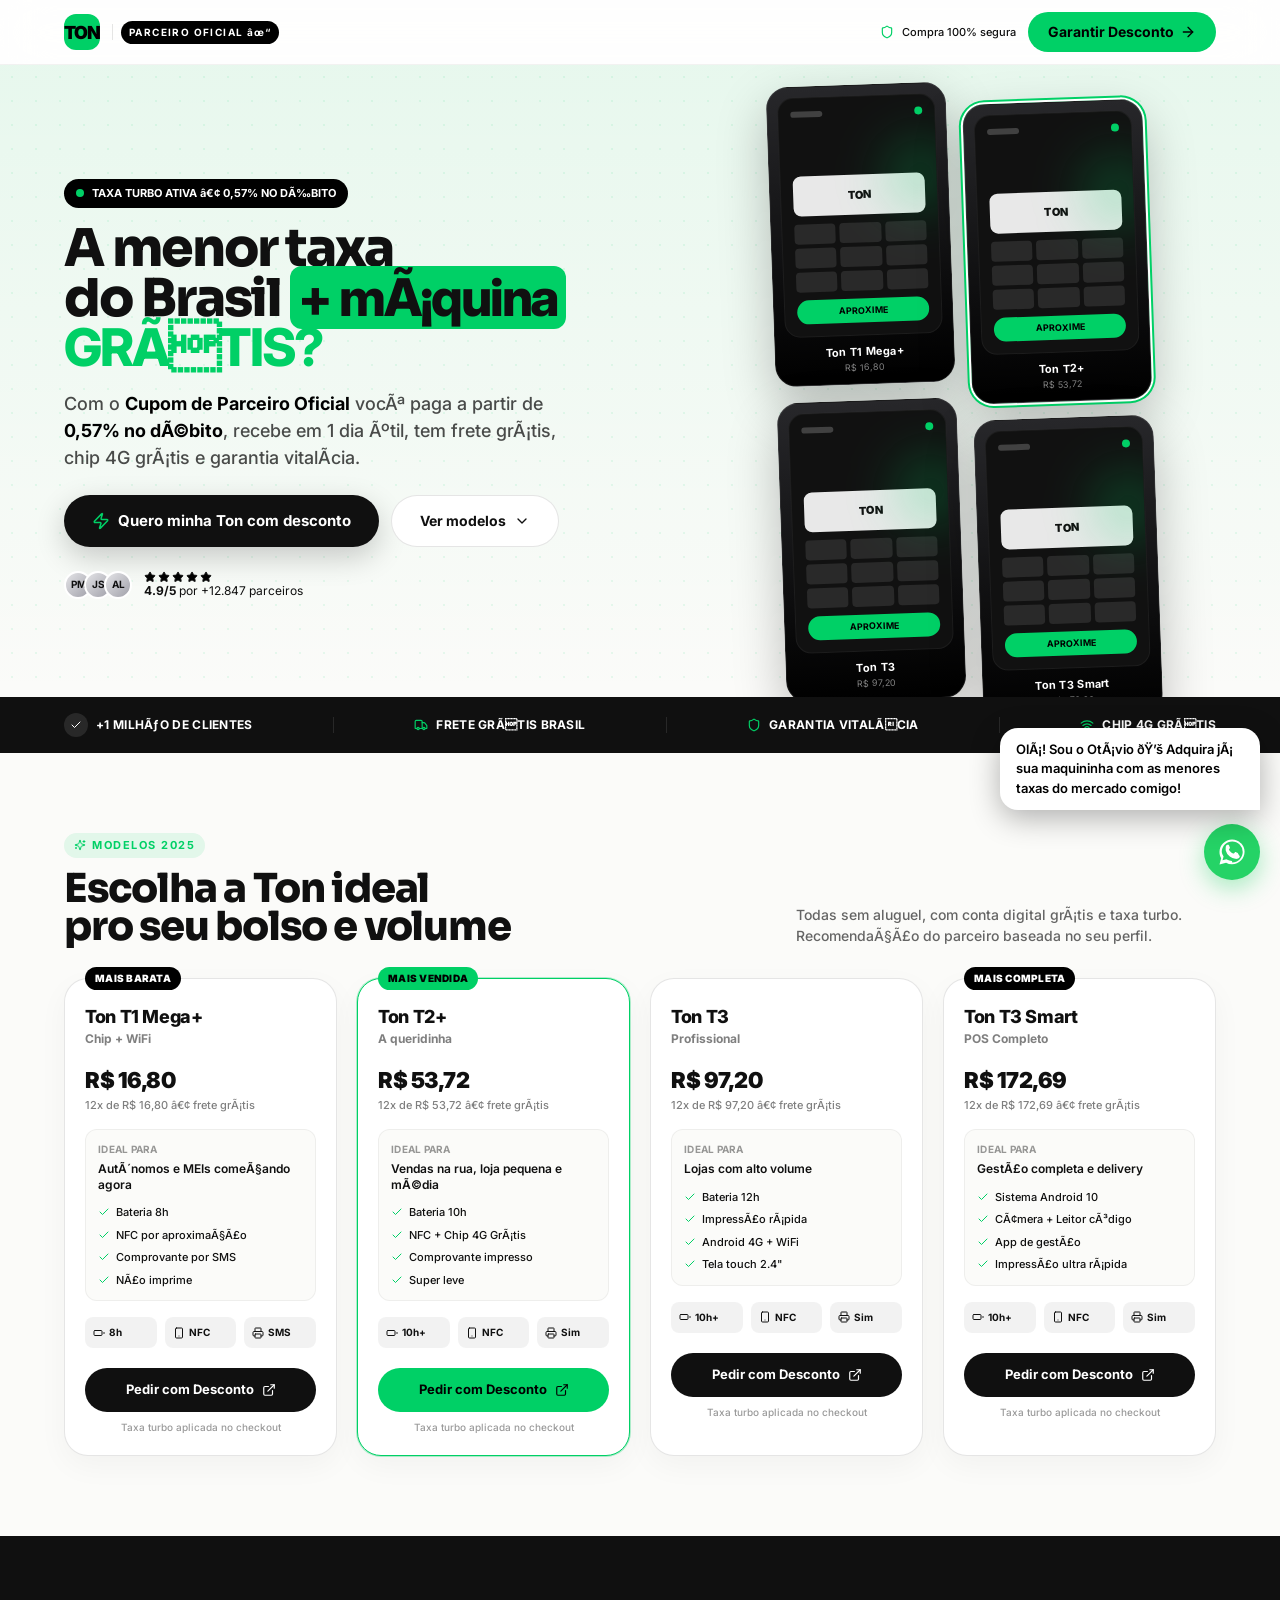
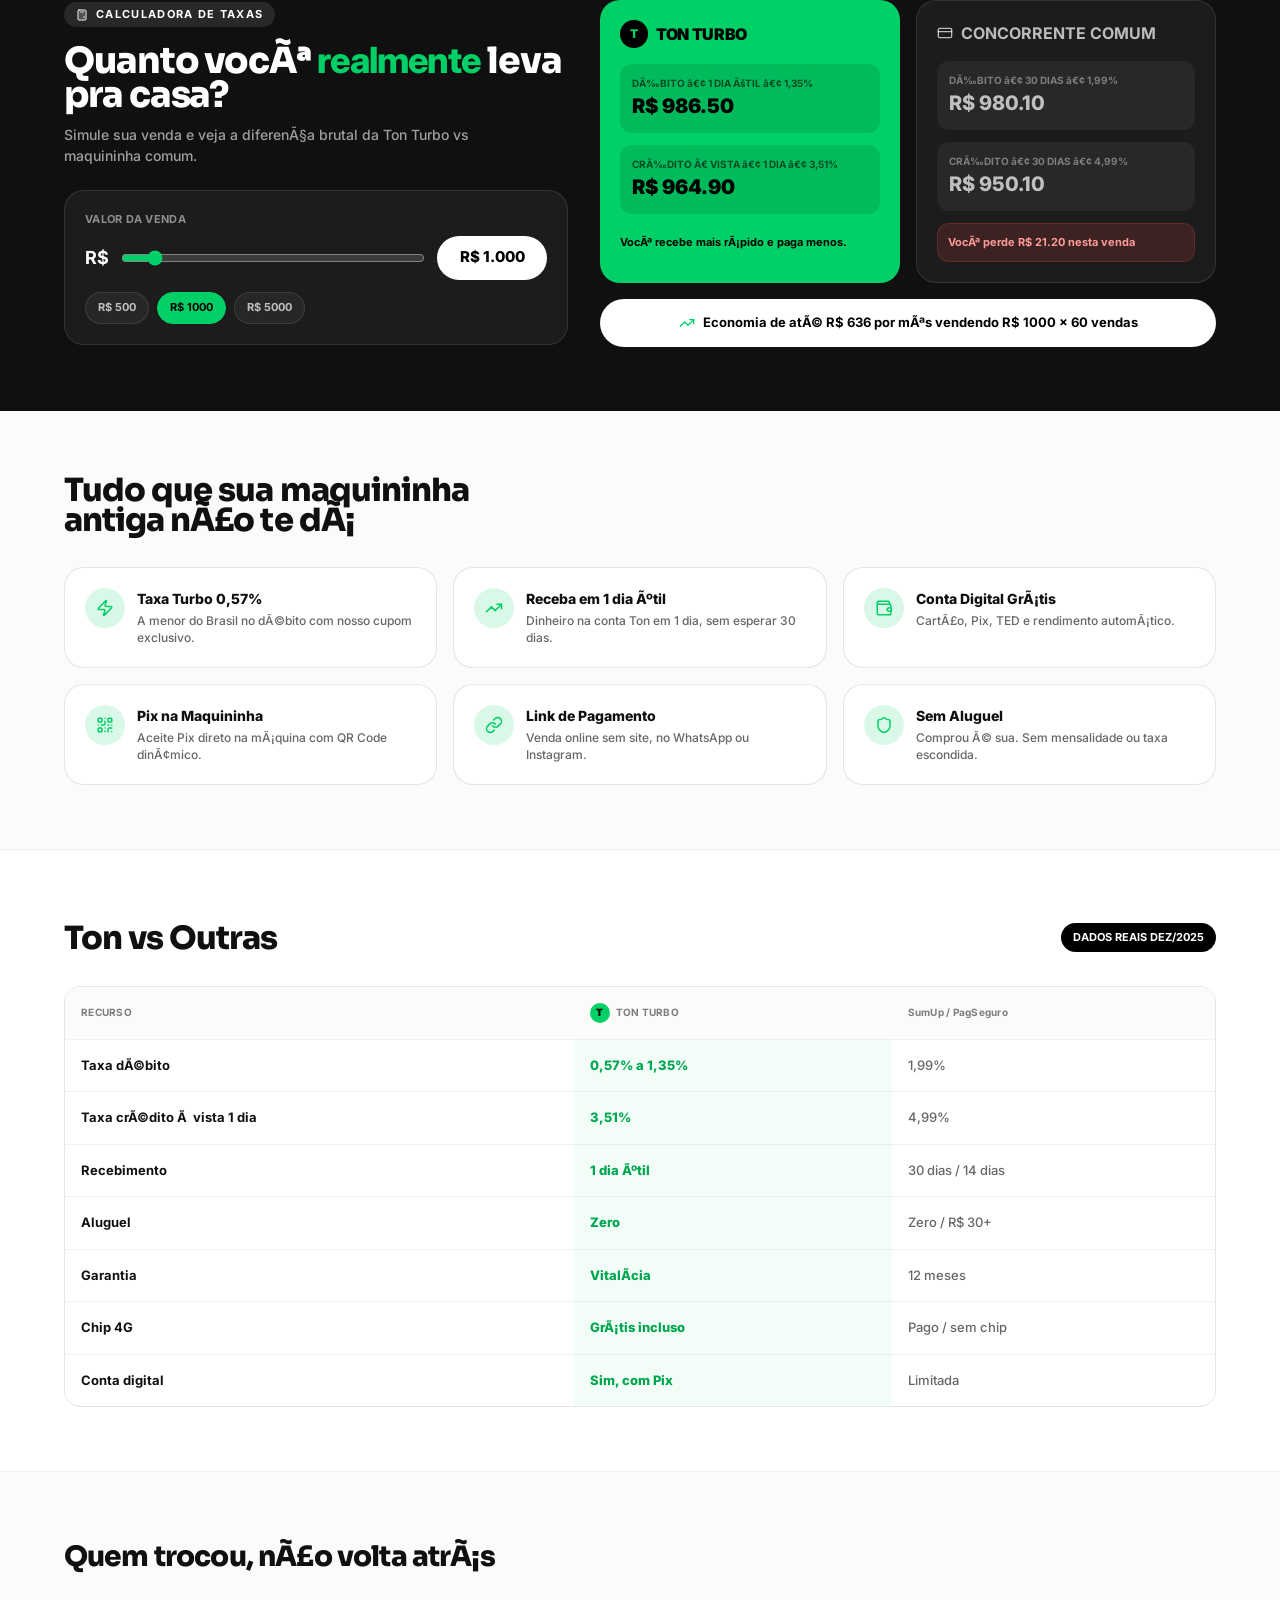
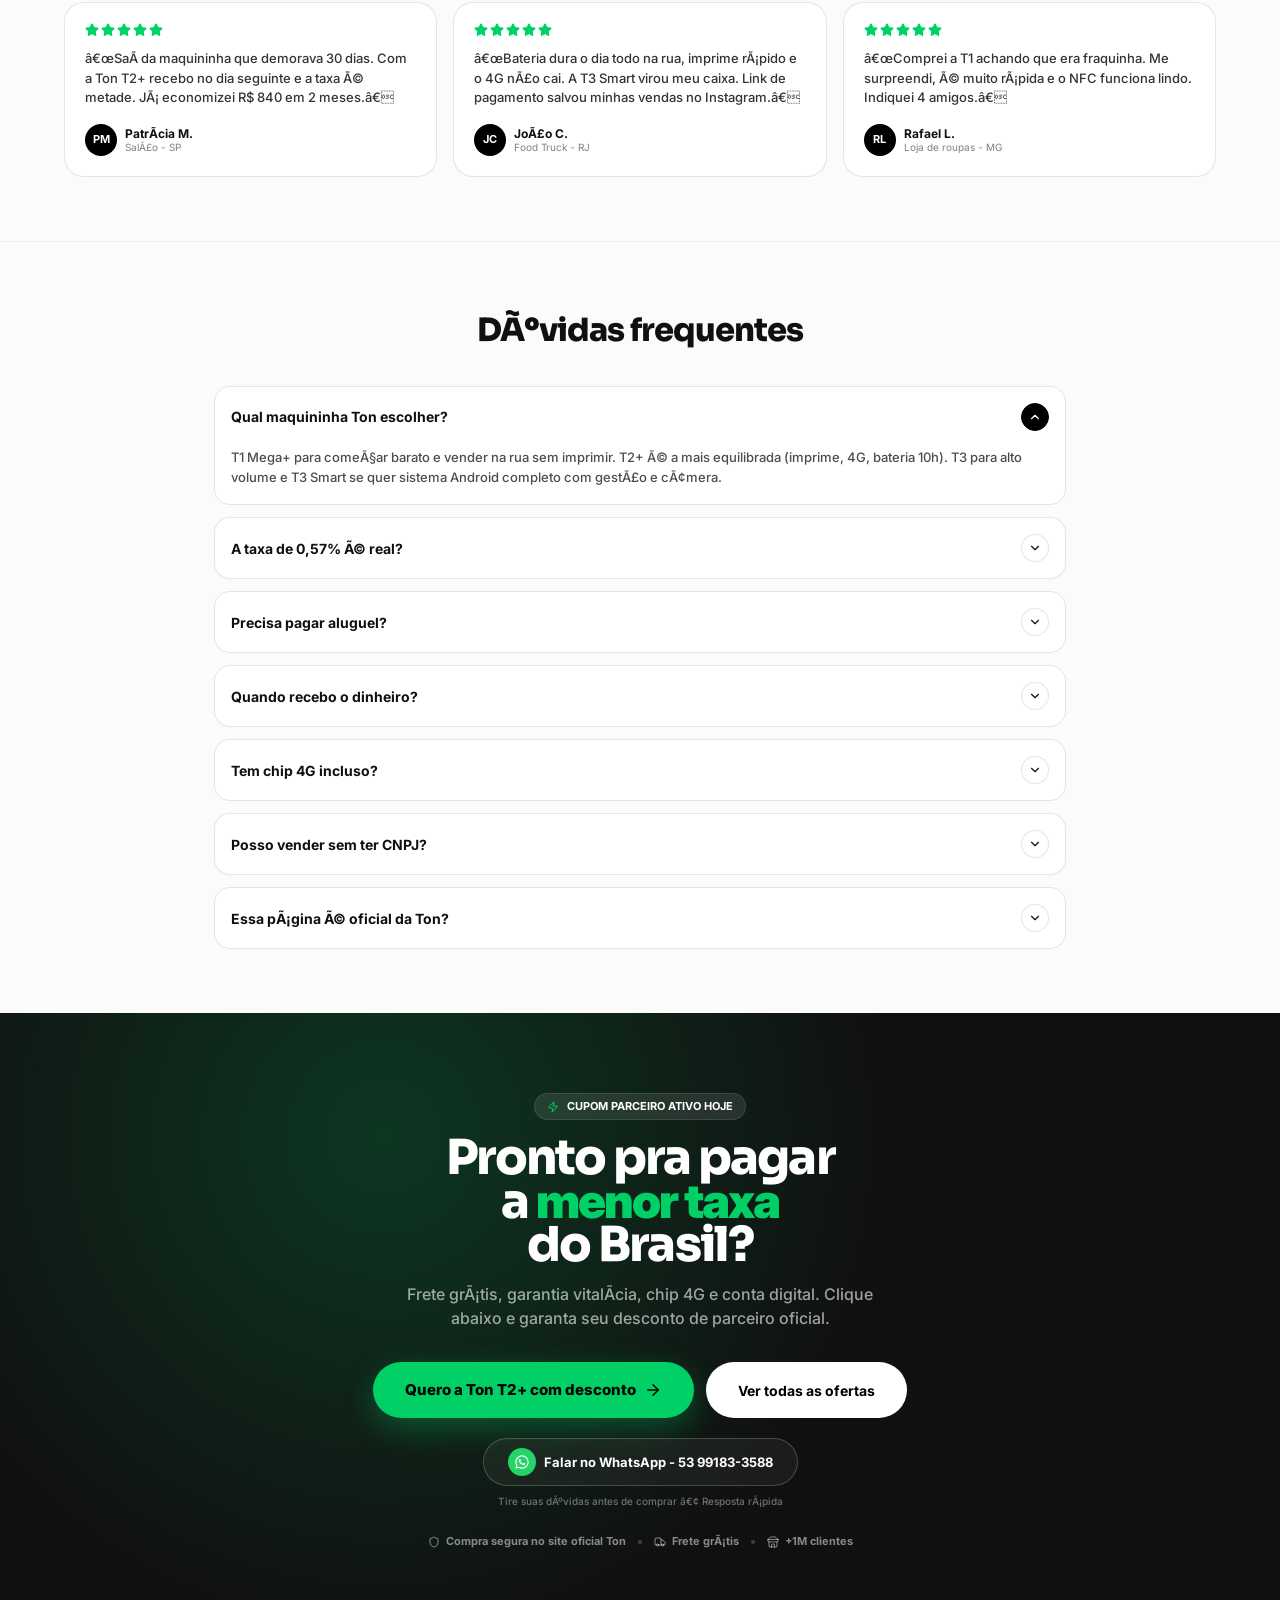
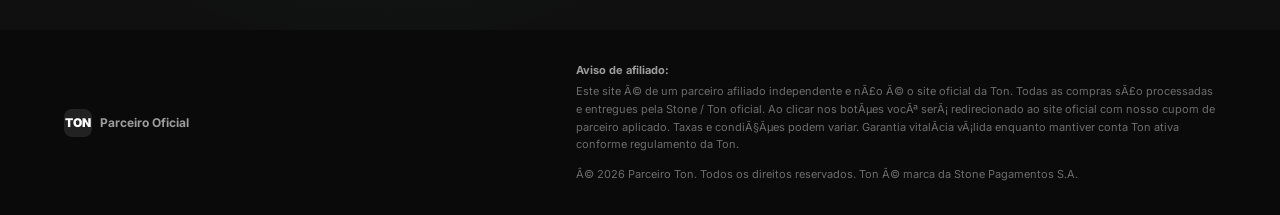
==== index.html @ 63ed1422 "Add files via upload" ====
<!DOCTYPE html>
<html lang="pt-BR>
<head>
  <meta charset="UTF-8">
  <meta name="viewport" content="width=device-width, initial-scale=1">
  <title>Maquina de Cartão Ton - Otávio Renan - Representante oficial</title>
  <link rel="icon" type="img/png" href="favicon-ton.png">
  <style>*,:after,:before{--tw-border-spacing-x:0;--tw-border-spacing-y:0;--tw-translate-x:0;--tw-translate-y:0;--tw-rotate:0;--tw-skew-x:0;--tw-skew-y:0;--tw-scale-x:1;--tw-scale-y:1;--tw-pan-x: ;--tw-pan-y: ;--tw-pinch-zoom: ;--tw-scroll-snap-strictness:proximity;--tw-gradient-from-position: ;--tw-gradient-via-position: ;--tw-gradient-to-position: ;--tw-ordinal: ;--tw-slashed-zero: ;--tw-numeric-figure: ;--tw-numeric-spacing: ;--tw-numeric-fraction: ;--tw-ring-inset: ;--tw-ring-offset-width:0px;--tw-ring-offset-color:#fff;--tw-ring-color:rgba(59,130,246,.5);--tw-ring-offset-shadow:0 0 #0000;--tw-ring-shadow:0 0 #0000;--tw-shadow:0 0 #0000;--tw-shadow-colored:0 0 #0000;--tw-blur: ;--tw-brightness: ;--tw-contrast: ;--tw-grayscale: ;--tw-hue-rotate: ;--tw-invert: ;--tw-saturate: ;--tw-sepia: ;--tw-drop-shadow: ;--tw-backdrop-blur: ;--tw-backdrop-brightness: ;--tw-backdrop-contrast: ;--tw-backdrop-grayscale: ;--tw-backdrop-hue-rotate: ;--tw-backdrop-invert: ;--tw-backdrop-opacity: ;--tw-backdrop-saturate: ;--tw-backdrop-sepia: ;--tw-contain-size: ;--tw-contain-layout: ;--tw-contain-paint: ;--tw-contain-style: }::backdrop{--tw-border-spacing-x:0;--tw-border-spacing-y:0;--tw-translate-x:0;--tw-translate-y:0;--tw-rotate:0;--tw-skew-x:0;--tw-skew-y:0;--tw-scale-x:1;--tw-scale-y:1;--tw-pan-x: ;--tw-pan-y: ;--tw-pinch-zoom: ;--tw-scroll-snap-strictness:proximity;--tw-gradient-from-position: ;--tw-gradient-via-position: ;--tw-gradient-to-position: ;--tw-ordinal: ;--tw-slashed-zero: ;--tw-numeric-figure: ;--tw-numeric-spacing: ;--tw-numeric-fraction: ;--tw-ring-inset: ;--tw-ring-offset-width:0px;--tw-ring-offset-color:#fff;--tw-ring-color:rgba(59,130,246,.5);--tw-ring-offset-shadow:0 0 #0000;--tw-ring-shadow:0 0 #0000;--tw-shadow:0 0 #0000;--tw-shadow-colored:0 0 #0000;--tw-blur: ;--tw-brightness: ;--tw-contrast: ;--tw-grayscale: ;--tw-hue-rotate: ;--tw-invert: ;--tw-saturate: ;--tw-sepia: ;--tw-drop-shadow: ;--tw-backdrop-blur: ;--tw-backdrop-brightness: ;--tw-backdrop-contrast: ;--tw-backdrop-grayscale: ;--tw-backdrop-hue-rotate: ;--tw-backdrop-invert: ;--tw-backdrop-opacity: ;--tw-backdrop-saturate: ;--tw-backdrop-sepia: ;--tw-contain-size: ;--tw-contain-layout: ;--tw-contain-paint: ;--tw-contain-style: }/*! tailwindcss v3.4.18 | MIT License | https://tailwindcss.com*/*,:after,:before{box-sizing:border-box;border:0 solid #e5e7eb}:after,:before{--tw-content:""}:host,html{line-height:1.5;-webkit-text-size-adjust:100%;-moz-tab-size:4;-o-tab-size:4;tab-size:4;font-family:ui-sans-serif,system-ui,sans-serif,Apple Color Emoji,Segoe UI Emoji,Segoe UI Symbol,Noto Color Emoji;font-feature-settings:normal;font-variation-settings:normal;-webkit-tap-highlight-color:transparent}body{line-height:inherit}hr{height:0;color:inherit;border-top-width:1px}abbr:where([title]){-webkit-text-decoration:underline dotted;text-decoration:underline dotted}h1,h2,h3,h4,h5,h6{font-size:inherit;font-weight:inherit}a{color:inherit;text-decoration:inherit}b,strong{font-weight:bolder}code,kbd,pre,samp{font-family:ui-monospace,SFMono-Regular,Menlo,Monaco,Consolas,Liberation Mono,Courier New,monospace;font-feature-settings:normal;font-variation-settings:normal;font-size:1em}small{font-size:80%}sub,sup{font-size:75%;line-height:0;position:relative;vertical-align:baseline}sub{bottom:-.25em}sup{top:-.5em}table{text-indent:0;border-color:inherit;border-collapse:collapse}button,input,optgroup,select,textarea{font-family:inherit;font-feature-settings:inherit;font-variation-settings:inherit;font-size:100%;font-weight:inherit;line-height:inherit;letter-spacing:inherit;color:inherit;margin:0;padding:0}button,select{text-transform:none}button,input:where([type=button]),input:where([type=reset]),input:where([type=submit]){-webkit-appearance:button;background-color:transparent;background-image:none}:-moz-focusring{outline:auto}:-moz-ui-invalid{box-shadow:none}progress{vertical-align:baseline}::-webkit-inner-spin-button,::-webkit-outer-spin-button{height:auto}[type=search]{-webkit-appearance:textfield;outline-offset:-2px}::-webkit-search-decoration{-webkit-appearance:none}::-webkit-file-upload-button{-webkit-appearance:button;font:inherit}summary{display:list-item}blockquote,dd,dl,figure,h1,h2,h3,h4,h5,h6,hr,p,pre{margin:0}fieldset{margin:0}fieldset,legend{padding:0}menu,ol,ul{list-style:none;margin:0;padding:0}dialog{padding:0}textarea{resize:vertical}input::-moz-placeholder,textarea::-moz-placeholder{opacity:1;color:#9ca3af}input::placeholder,textarea::placeholder{opacity:1;color:#9ca3af}[role=button],button{cursor:pointer}:disabled{cursor:default}audio,canvas,embed,iframe,img,object,svg,video{display:block;vertical-align:middle}img,video{max-width:100%;height:auto}[hidden]:where(:not([hidden=until-found])){display:none}.pointer-events-none{pointer-events:none}.fixed{position:fixed}.absolute{position:absolute}.relative{position:relative}.sticky{position:sticky}.inset-0{inset:0}.-right-6{right:-1.5rem}.-top-3{top:-.75rem}.bottom-4{bottom:1rem}.left-0{left:0}.left-4{left:1rem}.left-5{left:1.25rem}.left-\[66px\]{left:66px}.right-4{right:1rem}.top-0{top:0}.top-1\/2{top:50%}.top-10{top:2.5rem}.-z-10{z-index:-10}.z-10{z-index:10}.z-40{z-index:40}.z-\[70\]{z-index:70}.mx-auto{margin-left:auto;margin-right:auto}.mb-4{margin-bottom:1rem}.mb-8{margin-bottom:2rem}.mt-1{margin-top:.25rem}.mt-2{margin-top:.5rem}.mt-3{margin-top:.75rem}.mt-4{margin-top:1rem}.mt-5{margin-top:1.25rem}.mt-6{margin-top:1.5rem}.mt-8{margin-top:2rem}.flex{display:flex}.inline-flex{display:inline-flex}.table{display:table}.grid{display:grid}.hidden{display:none}.h-1{height:.25rem}.h-1\.5{height:.375rem}.h-10{height:2.5rem}.h-11{height:2.75rem}.h-12{height:3rem}.h-2{height:.5rem}.h-20{height:5rem}.h-4{height:1rem}.h-5{height:1.25rem}.h-6{height:1.5rem}.h-7{height:1.75rem}.h-8{height:2rem}.h-9{height:2.25rem}.h-\[200px\]{height:200px}.h-\[420px\]{height:420px}.h-\[44px\]{height:44px}.h-\[460px\]{height:460px}.h-\[48px\]{height:48px}.h-\[52px\]{height:52px}.h-\[56px\]{height:56px}.h-\[64px\]{height:64px}.min-h-screen{min-height:100vh}.w-1{width:.25rem}.w-10{width:2.5rem}.w-2{width:.5rem}.w-20{width:5rem}.w-5{width:1.25rem}.w-6{width:1.5rem}.w-7{width:1.75rem}.w-8{width:2rem}.w-9{width:2.25rem}.w-\[148px\]{width:148px}.w-\[420px\]{width:420px}.w-\[56px\]{width:56px}.w-\[92vw\]{width:92vw}.w-full{width:100%}.w-px{width:1px}.min-w-\[110px\]{min-width:110px}.max-w-\[1200px\]{max-width:1200px}.max-w-\[420px\]{max-width:420px}.max-w-\[520px\]{max-width:520px}.max-w-\[640px\]{max-width:640px}.max-w-\[80\%\]{max-width:80%}.max-w-\[900px\]{max-width:900px}.flex-1{flex:1 1 0%}.shrink-0{flex-shrink:0}.-translate-x-1{--tw-translate-x:-0.25rem}.-translate-x-1,.-translate-y-1\/2{transform:translate(var(--tw-translate-x),var(--tw-translate-y)) rotate(var(--tw-rotate)) skewX(var(--tw-skew-x)) skewY(var(--tw-skew-y)) scaleX(var(--tw-scale-x)) scaleY(var(--tw-scale-y))}.-translate-y-1\/2{--tw-translate-y:-50%}.translate-x-1{--tw-translate-x:0.25rem}.translate-x-1,.translate-y-6{transform:translate(var(--tw-translate-x),var(--tw-translate-y)) rotate(var(--tw-rotate)) skewX(var(--tw-skew-x)) skewY(var(--tw-skew-y)) scaleX(var(--tw-scale-x)) scaleY(var(--tw-scale-y))}.translate-y-6{--tw-translate-y:1.5rem}.rotate-180{--tw-rotate:180deg}.rotate-180,.rotate-45{transform:translate(var(--tw-translate-x),var(--tw-translate-y)) rotate(var(--tw-rotate)) skewX(var(--tw-skew-x)) skewY(var(--tw-skew-y)) scaleX(var(--tw-scale-x)) scaleY(var(--tw-scale-y))}.rotate-45{--tw-rotate:45deg}.rotate-\[-2deg\]{--tw-rotate:-2deg}.rotate-\[-2deg\],.transform{transform:translate(var(--tw-translate-x),var(--tw-translate-y)) rotate(var(--tw-rotate)) skewX(var(--tw-skew-x)) skewY(var(--tw-skew-y)) scaleX(var(--tw-scale-x)) scaleY(var(--tw-scale-y))}.animate-\[in_0\.2s_ease\]{animation:in .2s ease}.animate-\[whatsapp-pulse_2s_cubic-bezier\(0\.4\2c 0\2c 0\.6\2c 1\)_infinite\]{animation:whatsapp-pulse 2s cubic-bezier(.4,0,.6,1) infinite}.animate-\[whatsapp-pulse_2s_cubic-bezier\(0\.4\2c 0\2c 0\.6\2c 1\)_infinite_0\.4s\]{animation:whatsapp-pulse 2s cubic-bezier(.4,0,.6,1) .4s infinite}@keyframes pulse{50%{opacity:.5}}.animate-pulse{animation:pulse 2s cubic-bezier(.4,0,.6,1) infinite}.grid-cols-2{grid-template-columns:repeat(2,minmax(0,1fr))}.grid-cols-3{grid-template-columns:repeat(3,minmax(0,1fr))}.flex-col{flex-direction:column}.flex-wrap{flex-wrap:wrap}.place-items-center{place-items:center}.items-start{align-items:flex-start}.items-end{align-items:flex-end}.items-center{align-items:center}.justify-start{justify-content:flex-start}.justify-end{justify-content:flex-end}.justify-center{justify-content:center}.justify-between{justify-content:space-between}.gap-0\.5{gap:.125rem}.gap-1{gap:.25rem}.gap-1\.5{gap:.375rem}.gap-2{gap:.5rem}.gap-2\.5{gap:.625rem}.gap-3{gap:.75rem}.gap-4{gap:1rem}.gap-8{gap:2rem}.-space-x-2>:not([hidden])~:not([hidden]){--tw-space-x-reverse:0;margin-right:calc(-.5rem*var(--tw-space-x-reverse));margin-left:calc(-.5rem*(1 - var(--tw-space-x-reverse)))}.space-y-2>:not([hidden])~:not([hidden]){--tw-space-y-reverse:0;margin-top:calc(.5rem*(1 - var(--tw-space-y-reverse)));margin-bottom:calc(.5rem*var(--tw-space-y-reverse))}.space-y-3>:not([hidden])~:not([hidden]){--tw-space-y-reverse:0;margin-top:calc(.75rem*(1 - var(--tw-space-y-reverse)));margin-bottom:calc(.75rem*var(--tw-space-y-reverse))}.overflow-hidden{overflow:hidden}.overflow-x-auto{overflow-x:auto}.overflow-y-auto{overflow-y:auto}.whitespace-nowrap{white-space:nowrap}.rounded{border-radius:.25rem}.rounded-\[12px\]{border-radius:12px}.rounded-\[16px\]{border-radius:16px}.rounded-\[20px\]{border-radius:20px}.rounded-\[22px\]{border-radius:22px}.rounded-\[24px\]{border-radius:24px}.rounded-full{border-radius:9999px}.rounded-lg{border-radius:.5rem}.rounded-xl{border-radius:.75rem}.rounded-bl-\[4px\]{border-bottom-left-radius:4px}.rounded-br-\[4px\]{border-bottom-right-radius:4px}.border{border-width:1px}.border-2{border-width:2px}.border-y{border-top-width:1px}.border-b,.border-y{border-bottom-width:1px}.border-t{border-top-width:1px}.border-\[\#00D066\]{--tw-border-opacity:1;border-color:rgb(0 208 102/var(--tw-border-opacity,1))}.border-\[\#ff4d4d\]\/20{border-color:rgba(255,77,77,.2)}.border-black{--tw-border-opacity:1;border-color:rgb(0 0 0/var(--tw-border-opacity,1))}.border-black\/10{border-color:rgba(0,0,0,.1)}.border-black\/5{border-color:rgba(0,0,0,.05)}.border-white{--tw-border-opacity:1;border-color:rgb(255 255 255/var(--tw-border-opacity,1))}.border-white\/10{border-color:hsla(0,0%,100%,.1)}.border-white\/20{border-color:hsla(0,0%,100%,.2)}.border-white\/5{border-color:hsla(0,0%,100%,.05)}.bg-\[\#00D066\]{--tw-bg-opacity:1;background-color:rgb(0 208 102/var(--tw-bg-opacity,1))}.bg-\[\#00D066\]\/10{background-color:rgba(0,208,102,.1)}.bg-\[\#00D066\]\/15{background-color:rgba(0,208,102,.15)}.bg-\[\#00D066\]\/20{background-color:rgba(0,208,102,.2)}.bg-\[\#00D066\]\/5{background-color:rgba(0,208,102,.05)}.bg-\[\#0A0A0A\]{--tw-bg-opacity:1;background-color:rgb(10 10 10/var(--tw-bg-opacity,1))}.bg-\[\#101010\]{--tw-bg-opacity:1;background-color:rgb(16 16 16/var(--tw-bg-opacity,1))}.bg-\[\#111\]{--tw-bg-opacity:1;background-color:rgb(17 17 17/var(--tw-bg-opacity,1))}.bg-\[\#25D366\]{--tw-bg-opacity:1;background-color:rgb(37 211 102/var(--tw-bg-opacity,1))}.bg-\[\#25D366\]\/60{background-color:rgba(37,211,102,.6)}.bg-\[\#F6F6F3\]{--tw-bg-opacity:1;background-color:rgb(246 246 243/var(--tw-bg-opacity,1))}.bg-\[\#FBFBF9\]{--tw-bg-opacity:1;background-color:rgb(251 251 249/var(--tw-bg-opacity,1))}.bg-\[\#ff4d4d\]\/15{background-color:rgba(255,77,77,.15)}.bg-black{--tw-bg-opacity:1;background-color:rgb(0 0 0/var(--tw-bg-opacity,1))}.bg-black\/10{background-color:rgba(0,0,0,.1)}.bg-black\/5{background-color:rgba(0,0,0,.05)}.bg-white{--tw-bg-opacity:1;background-color:rgb(255 255 255/var(--tw-bg-opacity,1))}.bg-white\/10{background-color:hsla(0,0%,100%,.1)}.bg-white\/20{background-color:hsla(0,0%,100%,.2)}.bg-white\/5{background-color:hsla(0,0%,100%,.05)}.bg-white\/80{background-color:hsla(0,0%,100%,.8)}.bg-white\/90{background-color:hsla(0,0%,100%,.9)}.bg-\[radial-gradient\(circle_at_30\%_20\%\2c \#00D06633\2c transparent_50\%\)\]{background-image:radial-gradient(circle at 30% 20%,#00d06633,transparent 50%)}.bg-gradient-to-b{background-image:linear-gradient(to bottom,var(--tw-gradient-stops))}.bg-gradient-to-br{background-image:linear-gradient(to bottom right,var(--tw-gradient-stops))}.from-\[\#00D066\]\/\[0\.08\]{--tw-gradient-from:rgba(0,208,102,.08) var(--tw-gradient-from-position);--tw-gradient-to:rgba(0,208,102,0) var(--tw-gradient-to-position);--tw-gradient-stops:var(--tw-gradient-from),var(--tw-gradient-to)}.from-zinc-200{--tw-gradient-from:#e4e4e7 var(--tw-gradient-from-position);--tw-gradient-to:hsla(240,6%,90%,0) var(--tw-gradient-to-position);--tw-gradient-stops:var(--tw-gradient-from),var(--tw-gradient-to)}.from-zinc-800{--tw-gradient-from:#27272a var(--tw-gradient-from-position);--tw-gradient-to:rgba(39,39,42,0) var(--tw-gradient-to-position);--tw-gradient-stops:var(--tw-gradient-from),var(--tw-gradient-to)}.to-black{--tw-gradient-to:#000 var(--tw-gradient-to-position)}.to-transparent{--tw-gradient-to:transparent var(--tw-gradient-to-position)}.to-zinc-400{--tw-gradient-to:#a1a1aa var(--tw-gradient-to-position)}.fill-\[\#00D066\]{fill:#00d066}.fill-black{fill:#000}.p-2\.5{padding:.625rem}.p-3{padding:.75rem}.p-4{padding:1rem}.p-5{padding:1.25rem}.p-\[10px\]{padding:10px}.px-2{padding-left:.5rem;padding-right:.5rem}.px-2\.5{padding-left:.625rem;padding-right:.625rem}.px-3{padding-left:.75rem;padding-right:.75rem}.px-3\.5{padding-left:.875rem;padding-right:.875rem}.px-4{padding-left:1rem;padding-right:1rem}.px-5{padding-left:1.25rem;padding-right:1.25rem}.px-6{padding-left:1.5rem;padding-right:1.5rem}.px-7{padding-left:1.75rem;padding-right:1.75rem}.px-8{padding-left:2rem;padding-right:2rem}.py-1{padding-top:.25rem;padding-bottom:.25rem}.py-1\.5{padding-top:.375rem;padding-bottom:.375rem}.py-12{padding-top:3rem;padding-bottom:3rem}.py-14{padding-top:3.5rem;padding-bottom:3.5rem}.py-2{padding-top:.5rem;padding-bottom:.5rem}.py-2\.5{padding-top:.625rem;padding-bottom:.625rem}.py-8{padding-top:2rem;padding-bottom:2rem}.pb-4{padding-bottom:1rem}.pb-8{padding-bottom:2rem}.pr-4{padding-right:1rem}.pt-10{padding-top:2.5rem}.pt-2{padding-top:.5rem}.text-left{text-align:left}.text-center{text-align:center}.text-\[10px\]{font-size:10px}.text-\[11px\]{font-size:11px}.text-\[12px\]{font-size:12px}.text-\[13px\]{font-size:13px}.text-\[14px\]{font-size:14px}.text-\[15px\]{font-size:15px}.text-\[16px\]{font-size:16px}.text-\[18px\]{font-size:18px}.text-\[20px\]{font-size:20px}.text-\[22px\]{font-size:22px}.text-\[24px\]{font-size:24px}.text-\[28px\]{font-size:28px}.text-\[30px\]{font-size:30px}.text-\[34px\]{font-size:34px}.text-\[9px\]{font-size:9px}.text-sm{font-size:.875rem;line-height:1.25rem}.font-\[800\]{font-weight:800}.font-\[900\],.font-black{font-weight:900}.font-bold{font-weight:700}.font-medium{font-weight:500}.font-semibold{font-weight:600}.leading-\[0\.95\]{line-height:.95}.leading-\[0\.9\]{line-height:.9}.leading-\[1\.3\]{line-height:1.3}.leading-\[1\.4\]{line-height:1.4}.leading-\[1\.5\]{line-height:1.5}.leading-\[1\.6\]{line-height:1.6}.leading-tight{line-height:1.25}.tracking-\[-0\.02em\]{letter-spacing:-.02em}.tracking-\[-0\.03em\]{letter-spacing:-.03em}.tracking-\[-0\.04em\]{letter-spacing:-.04em}.tracking-\[0\.12em\]{letter-spacing:.12em}.tracking-\[0\.14em\]{letter-spacing:.14em}.tracking-tighter{letter-spacing:-.05em}.tracking-wide{letter-spacing:.025em}.text-\[\#00A650\]{--tw-text-opacity:1;color:rgb(0 166 80/var(--tw-text-opacity,1))}.text-\[\#00D066\]{--tw-text-opacity:1;color:rgb(0 208 102/var(--tw-text-opacity,1))}.text-\[\#101010\]{--tw-text-opacity:1;color:rgb(16 16 16/var(--tw-text-opacity,1))}.text-\[\#ff9a9a\]{--tw-text-opacity:1;color:rgb(255 154 154/var(--tw-text-opacity,1))}.text-black{--tw-text-opacity:1;color:rgb(0 0 0/var(--tw-text-opacity,1))}.text-black\/30{color:rgba(0,0,0,.3)}.text-black\/40{color:rgba(0,0,0,.4)}.text-black\/50{color:rgba(0,0,0,.5)}.text-black\/60{color:rgba(0,0,0,.6)}.text-black\/70{color:rgba(0,0,0,.7)}.text-black\/80{color:rgba(0,0,0,.8)}.text-white{--tw-text-opacity:1;color:rgb(255 255 255/var(--tw-text-opacity,1))}.text-white\/40{color:hsla(0,0%,100%,.4)}.text-white\/50{color:hsla(0,0%,100%,.5)}.text-white\/60{color:hsla(0,0%,100%,.6)}.text-white\/70{color:hsla(0,0%,100%,.7)}.accent-\[\#00D066\]{accent-color:#00d066}.opacity-0{opacity:0}.opacity-60{opacity:.6}.shadow-\[0_10px_30px_rgba\(0\2c 0\2c 0\2c 0\.04\)\]{--tw-shadow:0 10px 30px rgba(0,0,0,.04);--tw-shadow-colored:0 10px 30px var(--tw-shadow-color);box-shadow:var(--tw-ring-offset-shadow,0 0 #0000),var(--tw-ring-shadow,0 0 #0000),var(--tw-shadow)}.shadow-\[0_10px_30px_rgba\(0\2c 0\2c 0\2c 0\.2\)\]{--tw-shadow:0 10px 30px rgba(0,0,0,.2);--tw-shadow-colored:0 10px 30px var(--tw-shadow-color);box-shadow:var(--tw-ring-offset-shadow,0 0 #0000),var(--tw-ring-shadow,0 0 #0000),var(--tw-shadow)}.shadow-\[0_10px_30px_rgba\(0\2c 208\2c 102\2c 0\.3\)\]{--tw-shadow:0 10px 30px rgba(0,208,102,.3);--tw-shadow-colored:0 10px 30px var(--tw-shadow-color);box-shadow:var(--tw-ring-offset-shadow,0 0 #0000),var(--tw-ring-shadow,0 0 #0000),var(--tw-shadow)}.shadow-\[0_10px_30px_rgba\(0\2c 208\2c 102\2c 0\.4\)\]{--tw-shadow:0 10px 30px rgba(0,208,102,.4);--tw-shadow-colored:0 10px 30px var(--tw-shadow-color);box-shadow:var(--tw-ring-offset-shadow,0 0 #0000),var(--tw-ring-shadow,0 0 #0000),var(--tw-shadow)}.shadow-\[0_10px_30px_rgba\(37\2c 211\2c 102\2c 0\.45\)\]{--tw-shadow:0 10px 30px rgba(37,211,102,.45);--tw-shadow-colored:0 10px 30px var(--tw-shadow-color);box-shadow:var(--tw-ring-offset-shadow,0 0 #0000),var(--tw-ring-shadow,0 0 #0000),var(--tw-shadow)}.shadow-\[0_20px_50px_rgba\(0\2c 0\2c 0\2c 0\.25\)\]{--tw-shadow:0 20px 50px rgba(0,0,0,.25);--tw-shadow-colored:0 20px 50px var(--tw-shadow-color);box-shadow:var(--tw-ring-offset-shadow,0 0 #0000),var(--tw-ring-shadow,0 0 #0000),var(--tw-shadow)}.shadow-\[0_20px_80px_rgba\(0\2c 0\2c 0\2c 0\.25\)\]{--tw-shadow:0 20px 80px rgba(0,0,0,.25);--tw-shadow-colored:0 20px 80px var(--tw-shadow-color)}.shadow-\[0_20px_80px_rgba\(0\2c 0\2c 0\2c 0\.25\)\],.shadow-lg{box-shadow:var(--tw-ring-offset-shadow,0 0 #0000),var(--tw-ring-shadow,0 0 #0000),var(--tw-shadow)}.shadow-lg{--tw-shadow:0 10px 15px -3px rgba(0,0,0,.1),0 4px 6px -4px rgba(0,0,0,.1);--tw-shadow-colored:0 10px 15px -3px var(--tw-shadow-color),0 4px 6px -4px var(--tw-shadow-color)}.shadow-sm{--tw-shadow:0 1px 2px 0 rgba(0,0,0,.05);--tw-shadow-colored:0 1px 2px 0 var(--tw-shadow-color);box-shadow:var(--tw-ring-offset-shadow,0 0 #0000),var(--tw-ring-shadow,0 0 #0000),var(--tw-shadow)}.ring-1{--tw-ring-offset-shadow:var(--tw-ring-inset) 0 0 0 var(--tw-ring-offset-width) var(--tw-ring-offset-color);--tw-ring-shadow:var(--tw-ring-inset) 0 0 0 calc(1px + var(--tw-ring-offset-width)) var(--tw-ring-color)}.ring-1,.ring-2{box-shadow:var(--tw-ring-offset-shadow),var(--tw-ring-shadow),var(--tw-shadow,0 0 #0000)}.ring-2{--tw-ring-offset-shadow:var(--tw-ring-inset) 0 0 0 var(--tw-ring-offset-width) var(--tw-ring-offset-color);--tw-ring-shadow:var(--tw-ring-inset) 0 0 0 calc(2px + var(--tw-ring-offset-width)) var(--tw-ring-color)}.ring-\[\#00D066\]{--tw-ring-opacity:1;--tw-ring-color:rgb(0 208 102/var(--tw-ring-opacity,1))}.ring-\[\#00D066\]\/30{--tw-ring-color:rgba(0,208,102,.3)}.ring-offset-2{--tw-ring-offset-width:2px}.blur-\[60px\]{--tw-blur:blur(60px)}.blur-\[60px\],.blur-xl{filter:var(--tw-blur) var(--tw-brightness) var(--tw-contrast) var(--tw-grayscale) var(--tw-hue-rotate) var(--tw-invert) var(--tw-saturate) var(--tw-sepia) var(--tw-drop-shadow)}.blur-xl{--tw-blur:blur(24px)}.backdrop-blur{--tw-backdrop-blur:blur(8px)}.backdrop-blur,.backdrop-blur-xl{backdrop-filter:var(--tw-backdrop-blur) var(--tw-backdrop-brightness) var(--tw-backdrop-contrast) var(--tw-backdrop-grayscale) var(--tw-backdrop-hue-rotate) var(--tw-backdrop-invert) var(--tw-backdrop-opacity) var(--tw-backdrop-saturate) var(--tw-backdrop-sepia)}.backdrop-blur-xl{--tw-backdrop-blur:blur(24px)}.transition{transition-property:color,background-color,border-color,text-decoration-color,fill,stroke,opacity,box-shadow,transform,filter,backdrop-filter;transition-timing-function:cubic-bezier(.4,0,.2,1);transition-duration:.15s}.transition-all{transition-property:all;transition-timing-function:cubic-bezier(.4,0,.2,1);transition-duration:.15s}.duration-200{transition-duration:.2s}#root,body,html{min-height:100%}body{margin:0;font-family:Inter,ui-sans-serif,system-ui,-apple-system,BlinkMacSystemFont,Segoe UI,sans-serif}[role=button]:not([aria-disabled=true]),button:not(:disabled),label[for],select:not(:disabled),summary{cursor:pointer}.selection\:bg-\[\#00D066\]\/20 ::-moz-selection{background-color:rgba(0,208,102,.2)}.selection\:bg-\[\#00D066\]\/20 ::selection{background-color:rgba(0,208,102,.2)}.selection\:bg-\[\#00D066\]\/20::-moz-selection{background-color:rgba(0,208,102,.2)}.selection\:bg-\[\#00D066\]\/20::selection{background-color:rgba(0,208,102,.2)}.hover\:scale-105:hover{--tw-scale-x:1.05;--tw-scale-y:1.05;transform:translate(var(--tw-translate-x),var(--tw-translate-y)) rotate(var(--tw-rotate)) skewX(var(--tw-skew-x)) skewY(var(--tw-skew-y)) scaleX(var(--tw-scale-x)) scaleY(var(--tw-scale-y))}.hover\:border-white\/30:hover{border-color:hsla(0,0%,100%,.3)}.hover\:bg-\[\#00bf5e\]:hover{--tw-bg-opacity:1;background-color:rgb(0 191 94/var(--tw-bg-opacity,1))}.hover\:bg-black:hover{--tw-bg-opacity:1;background-color:rgb(0 0 0/var(--tw-bg-opacity,1))}.hover\:bg-black\/5:hover{background-color:rgba(0,0,0,.05)}.hover\:bg-black\/90:hover{background-color:rgba(0,0,0,.9)}.hover\:bg-white\/10:hover{background-color:hsla(0,0%,100%,.1)}.hover\:shadow-\[0_20px_50px_rgba\(0\2c 0\2c 0\2c 0\.08\)\]:hover{--tw-shadow:0 20px 50px rgba(0,0,0,.08);--tw-shadow-colored:0 20px 50px var(--tw-shadow-color);box-shadow:var(--tw-ring-offset-shadow,0 0 #0000),var(--tw-ring-shadow,0 0 #0000),var(--tw-shadow)}.group:hover .group-hover\:translate-x-0{--tw-translate-x:0px}.group:hover .group-hover\:scale-110,.group:hover .group-hover\:translate-x-0{transform:translate(var(--tw-translate-x),var(--tw-translate-y)) rotate(var(--tw-rotate)) skewX(var(--tw-skew-x)) skewY(var(--tw-skew-y)) scaleX(var(--tw-scale-x)) scaleY(var(--tw-scale-y))}.group:hover .group-hover\:scale-110{--tw-scale-x:1.1;--tw-scale-y:1.1}.group:hover .group-hover\:opacity-100{opacity:1}@media (min-width:640px){.sm\:col-span-2{grid-column:span 2/span 2}.sm\:block{display:block}.sm\:flex{display:flex}.sm\:h-\[240px\]{height:240px}.sm\:w-\[180px\]{width:180px}.sm\:w-\[360px\]{width:360px}.sm\:grid-cols-2{grid-template-columns:repeat(2,minmax(0,1fr))}.sm\:grid-cols-3{grid-template-columns:repeat(3,minmax(0,1fr))}.sm\:flex-row{flex-direction:row}.sm\:gap-3{gap:.75rem}.sm\:gap-4{gap:1rem}.sm\:gap-5{gap:1.25rem}.sm\:p-4{padding:1rem}.sm\:px-6{padding-left:1.5rem;padding-right:1.5rem}.sm\:py-16{padding-top:4rem;padding-bottom:4rem}.sm\:py-20{padding-top:5rem;padding-bottom:5rem}.sm\:pb-12{padding-bottom:3rem}.sm\:pt-16{padding-top:4rem}.sm\:text-\[12px\]{font-size:12px}.sm\:text-\[13px\]{font-size:13px}.sm\:text-\[14px\]{font-size:14px}.sm\:text-\[16px\]{font-size:16px}.sm\:text-\[18px\]{font-size:18px}.sm\:text-\[28px\]{font-size:28px}.sm\:text-\[32px\]{font-size:32px}.sm\:text-\[36px\]{font-size:36px}.sm\:text-\[40px\]{font-size:40px}.sm\:text-\[48px\]{font-size:48px}.sm\:text-\[52px\]{font-size:52px}}@media (min-width:768px){.md\:flex{display:flex}}@media (min-width:1024px){.lg\:h-\[520px\]{height:520px}.lg\:grid-cols-3{grid-template-columns:repeat(3,minmax(0,1fr))}.lg\:grid-cols-4{grid-template-columns:repeat(4,minmax(0,1fr))}.lg\:grid-cols-\[0\.9fr_1\.1fr\]{grid-template-columns:.9fr 1.1fr}.lg\:grid-cols-\[1\.1fr_0\.9fr\]{grid-template-columns:1.1fr .9fr}}</style>
  <!-- Google tag (gtag.js) -->
<script async src="https://www.googletagmanager.com/gtag/js?id=G-XMFL2P5PNK"></script>
<script>
  window.dataLayer = window.dataLayer || [];
  function gtag(){dataLayer.push(arguments);}
  gtag('js', new Date());

  gtag('config', 'G-XMFL2P5PNK');
</script>
</head>

<body>
  <div id="root"></div>
  
  <script type="module">var _c=Object.create;var{getPrototypeOf:Pc,defineProperty:ru,getOwnPropertyNames:Nc}=Object;var zc=Object.prototype.hasOwnProperty;var $e=(e,t,n)=>{n=e!=null?_c(Pc(e)):{};let r=t||!e||!e.__esModule?ru(n,"default",{value:e,enumerable:!0}):n;for(let l of Nc(e))if(!zc.call(r,l))ru(r,l,{get:()=>e[l],enumerable:!0});return r};var Mr=(e,t)=>()=>(t||e((t={exports:{}}).exports,t),t.exports);var Tc=(e,t)=>{for(var n in t)ru(e,n,{get:t[n],enumerable:!0,configurable:!0,set:(r)=>t[n]=()=>r})};var Rc=(e,t)=>()=>(e&&(t=e(e=0)),t);var wt=Mr((Yc)=>{var _n=Symbol.for("react.element"),Oc=Symbol.for("react.portal"),Fc=Symbol.for("react.fragment"),Mc=Symbol.for("react.strict_mode"),Lc=Symbol.for("react.profiler"),Dc=Symbol.for("react.provider"),Ic=Symbol.for("react.context"),Uc=Symbol.for("react.forward_ref"),Vc=Symbol.for("react.suspense"),$c=Symbol.for("react.memo"),Bc=Symbol.for("react.lazy"),Ri=Symbol.iterator;function Qc(e){if(e===null||typeof e!=="object")return null;return e=Ri&&e[Ri]||e["@@iterator"],typeof e==="function"?e:null}var Mi={isMounted:function(){return!1},enqueueForceUpdate:function(){},enqueueReplaceState:function(){},enqueueSetState:function(){}},Li=Object.assign,Di={};function Vt(e,t,n){this.props=e,this.context=t,this.refs=Di,this.updater=n||Mi}Vt.prototype.isReactComponent={};Vt.prototype.setState=function(e,t){if(typeof e!=="object"&&typeof e!=="function"&&e!=null)throw Error("setState(...): takes an object of state variables to update or a function which returns an object of state variables.");this.updater.enqueueSetState(this,e,t,"setState")};Vt.prototype.forceUpdate=function(e){this.updater.enqueueForceUpdate(this,e,"forceUpdate")};function Ii(){}Ii.prototype=Vt.prototype;function uu(e,t,n){this.props=e,this.context=t,this.refs=Di,this.updater=n||Mi}var ou=uu.prototype=new Ii;ou.constructor=uu;Li(ou,Vt.prototype);ou.isPureReactComponent=!0;var Oi=Array.isArray,Ui=Object.prototype.hasOwnProperty,iu={current:null},Vi={key:!0,ref:!0,__self:!0,__source:!0};function $i(e,t,n){var r,l={},u=null,o=null;if(t!=null)for(r in t.ref!==void 0&&(o=t.ref),t.key!==void 0&&(u=""+t.key),t)Ui.call(t,r)&&!Vi.hasOwnProperty(r)&&(l[r]=t[r]);var i=arguments.length-2;if(i===1)l.children=n;else if(1<i){for(var a=Array(i),c=0;c<i;c++)a[c]=arguments[c+2];l.children=a}if(e&&e.defaultProps)for(r in i=e.defaultProps,i)l[r]===void 0&&(l[r]=i[r]);return{$$typeof:_n,type:e,key:u,ref:o,props:l,_owner:iu.current}}function Hc(e,t){return{$$typeof:_n,type:e.type,key:t,ref:e.ref,props:e.props,_owner:e._owner}}function au(e){return typeof e==="object"&&e!==null&&e.$$typeof===_n}function xc(e){var t={"=":"=0",":":"=2"};return"$"+e.replace(/[=:]/g,function(n){return t[n]})}var Fi=/\/+/g;function lu(e,t){return typeof e==="object"&&e!==null&&e.key!=null?xc(""+e.key):t.toString(36)}function Dr(e,t,n,r,l){var u=typeof e;if(u==="undefined"||u==="boolean")e=null;var o=!1;if(e===null)o=!0;else switch(u){case"string":case"number":o=!0;break;case"object":switch(e.$$typeof){case _n:case Oc:o=!0}}if(o)return o=e,l=l(o),e=r===""?"."+lu(o,0):r,Oi(l)?(n="",e!=null&&(n=e.replace(Fi,"$&/")+"/"),Dr(l,t,n,"",function(c){return c})):l!=null&&(au(l)&&(l=Hc(l,n+(!l.key||o&&o.key===l.key?"":(""+l.key).replace(Fi,"$&/")+"/")+e)),t.push(l)),1;if(o=0,r=r===""?".":r+":",Oi(e))for(var i=0;i<e.length;i++){u=e[i];var a=r+lu(u,i);o+=Dr(u,t,n,a,l)}else if(a=Qc(e),typeof a==="function")for(e=a.call(e),i=0;!(u=e.next()).done;)u=u.value,a=r+lu(u,i++),o+=Dr(u,t,n,a,l);else if(u==="object")throw t=String(e),Error("Objects are not valid as a React child (found: "+(t==="[object Object]"?"object with keys {"+Object.keys(e).join(", ")+"}":t)+"). If you meant to render a collection of children, use an array instead.");return o}function Lr(e,t,n){if(e==null)return e;var r=[],l=0;return Dr(e,r,"","",function(u){return t.call(n,u,l++)}),r}function Wc(e){if(e._status===-1){var t=e._result;t=t(),t.then(function(n){if(e._status===0||e._status===-1)e._status=1,e._result=n},function(n){if(e._status===0||e._status===-1)e._status=2,e._result=n}),e._status===-1&&(e._status=0,e._result=t)}if(e._status===1)return e._result.default;throw e._result}var re={current:null},Ir={transition:null},Ac={ReactCurrentDispatcher:re,ReactCurrentBatchConfig:Ir,ReactCurrentOwner:iu};function Bi(){throw Error("act(...) is not supported in production builds of React.")}Yc.Children={map:Lr,forEach:function(e,t,n){Lr(e,function(){t.apply(this,arguments)},n)},count:function(e){var t=0;return Lr(e,function(){t++}),t},toArray:function(e){return Lr(e,function(t){return t})||[]},only:function(e){if(!au(e))throw Error("React.Children.only expected to receive a single React element child.");return e}};Yc.Component=Vt;Yc.Fragment=Fc;Yc.Profiler=Lc;Yc.PureComponent=uu;Yc.StrictMode=Mc;Yc.Suspense=Vc;Yc.__SECRET_INTERNALS_DO_NOT_USE_OR_YOU_WILL_BE_FIRED=Ac;Yc.act=Bi;Yc.cloneElement=function(e,t,n){if(e===null||e===void 0)throw Error("React.cloneElement(...): The argument must be a React element, but you passed "+e+".");var r=Li({},e.props),l=e.key,u=e.ref,o=e._owner;if(t!=null){if(t.ref!==void 0&&(u=t.ref,o=iu.current),t.key!==void 0&&(l=""+t.key),e.type&&e.type.defaultProps)var i=e.type.defaultProps;for(a in t)Ui.call(t,a)&&!Vi.hasOwnProperty(a)&&(r[a]=t[a]===void 0&&i!==void 0?i[a]:t[a])}var a=arguments.length-2;if(a===1)r.children=n;else if(1<a){i=Array(a);for(var c=0;c<a;c++)i[c]=arguments[c+2];r.children=i}return{$$typeof:_n,type:e.type,key:l,ref:u,props:r,_owner:o}};Yc.createContext=function(e){return e={$$typeof:Ic,_currentValue:e,_currentValue2:e,_threadCount:0,Provider:null,Consumer:null,_defaultValue:null,_globalName:null},e.Provider={$$typeof:Dc,_context:e},e.Consumer=e};Yc.createElement=$i;Yc.createFactory=function(e){var t=$i.bind(null,e);return t.type=e,t};Yc.createRef=function(){return{current:null}};Yc.forwardRef=function(e){return{$$typeof:Uc,render:e}};Yc.isValidElement=au;Yc.lazy=function(e){return{$$typeof:Bc,_payload:{_status:-1,_result:e},_init:Wc}};Yc.memo=function(e,t){return{$$typeof:$c,type:e,compare:t===void 0?null:t}};Yc.startTransition=function(e){var t=Ir.transition;Ir.transition={};try{e()}finally{Ir.transition=t}};Yc.unstable_act=Bi;Yc.useCallback=function(e,t){return re.current.useCallback(e,t)};Yc.useContext=function(e){return re.current.useContext(e)};Yc.useDebugValue=function(){};Yc.useDeferredValue=function(e){return re.current.useDeferredValue(e)};Yc.useEffect=function(e,t){return re.current.useEffect(e,t)};Yc.useId=function(){return re.current.useId()};Yc.useImperativeHandle=function(e,t,n){return re.current.useImperativeHandle(e,t,n)};Yc.useInsertionEffect=function(e,t){return re.current.useInsertionEffect(e,t)};Yc.useLayoutEffect=function(e,t){return re.current.useLayoutEffect(e,t)};Yc.useMemo=function(e,t){return re.current.useMemo(e,t)};Yc.useReducer=function(e,t,n){return re.current.useReducer(e,t,n)};Yc.useRef=function(e){return re.current.useRef(e)};Yc.useState=function(e){return re.current.useState(e)};Yc.useSyncExternalStore=function(e,t,n){return re.current.useSyncExternalStore(e,t,n)};Yc.useTransition=function(){return re.current.useTransition()};Yc.version="18.3.1"});var Ki=Mr((Rd)=>{function fu(e,t){var n=e.length;e.push(t);e:for(;0<n;){var r=n-1>>>1,l=e[r];if(0<Ur(l,t))e[r]=t,e[n]=l,n=r;else break e}}function _e(e){return e.length===0?null:e[0]}function Qr(e){if(e.length===0)return null;var t=e[0],n=e.pop();if(n!==t){e[0]=n;e:for(var r=0,l=e.length,u=l>>>1;r<u;){var o=2*(r+1)-1,i=e[o],a=o+1,c=e[a];if(0>Ur(i,n))a<l&&0>Ur(c,i)?(e[r]=c,e[a]=n,r=a):(e[r]=i,e[o]=n,r=o);else if(a<l&&0>Ur(c,n))e[r]=c,e[a]=n,r=a;else break e}}return t}function Ur(e,t){var n=e.sortIndex-t.sortIndex;return n!==0?n:e.id-t.id}if(typeof performance==="object"&&typeof performance.now==="function")cu=performance,Rd.unstable_now=function(){return cu.now()};else Vr=Date,du=Vr.now(),Rd.unstable_now=function(){return Vr.now()-du};var cu,Vr,du,Me=[],Je=[],Td=1,ye=null,j=3,Hr=!1,St=!1,Nn=!1,Hi=typeof setTimeout==="function"?setTimeout:null,xi=typeof clearTimeout==="function"?clearTimeout:null,Qi=typeof setImmediate<"u"?setImmediate:null;typeof navigator<"u"&&navigator.scheduling!==void 0&&navigator.scheduling.isInputPending!==void 0&&navigator.scheduling.isInputPending.bind(navigator.scheduling);function pu(e){for(var t=_e(Je);t!==null;){if(t.callback===null)Qr(Je);else if(t.startTime<=e)Qr(Je),t.sortIndex=t.expirationTime,fu(Me,t);else break;t=_e(Je)}}function hu(e){if(Nn=!1,pu(e),!St)if(_e(Me)!==null)St=!0,yu(mu);else{var t=_e(Je);t!==null&&gu(hu,t.startTime-e)}}function mu(e,t){St=!1,Nn&&(Nn=!1,xi(zn),zn=-1),Hr=!0;var n=j;try{pu(t);for(ye=_e(Me);ye!==null&&(!(ye.expirationTime>t)||e&&!Yi());){var r=ye.callback;if(typeof r==="function"){ye.callback=null,j=ye.priorityLevel;var l=r(ye.expirationTime<=t);t=Rd.unstable_now(),typeof l==="function"?ye.callback=l:ye===_e(Me)&&Qr(Me),pu(t)}else Qr(Me);ye=_e(Me)}if(ye!==null)var u=!0;else{var o=_e(Je);o!==null&&gu(hu,o.startTime-t),u=!1}return u}finally{ye=null,j=n,Hr=!1}}var xr=!1,$r=null,zn=-1,Wi=5,Ai=-1;function Yi(){return Rd.unstable_now()-Ai<Wi?!1:!0}function su(){if($r!==null){var e=Rd.unstable_now();Ai=e;var t=!0;try{t=$r(!0,e)}finally{t?Pn():(xr=!1,$r=null)}}else xr=!1}var Pn;if(typeof Qi==="function")Pn=function(){Qi(su)};else if(typeof MessageChannel<"u")Br=new MessageChannel,vu=Br.port2,Br.port1.onmessage=su,Pn=function(){vu.postMessage(null)};else Pn=function(){Hi(su,0)};var Br,vu;function yu(e){$r=e,xr||(xr=!0,Pn())}function gu(e,t){zn=Hi(function(){e(Rd.unstable_now())},t)}Rd.unstable_IdlePriority=5;Rd.unstable_ImmediatePriority=1;Rd.unstable_LowPriority=4;Rd.unstable_NormalPriority=3;Rd.unstable_Profiling=null;Rd.unstable_UserBlockingPriority=2;Rd.unstable_cancelCallback=function(e){e.callback=null};Rd.unstable_continueExecution=function(){St||Hr||(St=!0,yu(mu))};Rd.unstable_forceFrameRate=function(e){0>e||125<e?console.error("forceFrameRate takes a positive int between 0 and 125, forcing frame rates higher than 125 fps is not supported"):Wi=0<e?Math.floor(1000/e):5};Rd.unstable_getCurrentPriorityLevel=function(){return j};Rd.unstable_getFirstCallbackNode=function(){return _e(Me)};Rd.unstable_next=function(e){switch(j){case 1:case 2:case 3:var t=3;break;default:t=j}var n=j;j=t;try{return e()}finally{j=n}};Rd.unstable_pauseExecution=function(){};Rd.unstable_requestPaint=function(){};Rd.unstable_runWithPriority=function(e,t){switch(e){case 1:case 2:case 3:case 4:case 5:break;default:e=3}var n=j;j=e;try{return t()}finally{j=n}};Rd.unstable_scheduleCallback=function(e,t,n){var r=Rd.unstable_now();switch(typeof n==="object"&&n!==null?(n=n.delay,n=typeof n==="number"&&0<n?r+n:r):n=r,e){case 1:var l=-1;break;case 2:l=250;break;case 5:l=1073741823;break;case 4:l=1e4;break;default:l=5000}return l=n+l,e={id:Td++,callback:t,priorityLevel:e,startTime:n,expirationTime:l,sortIndex:-1},n>r?(e.sortIndex=n,fu(Je,e),_e(Me)===null&&e===_e(Je)&&(Nn?(xi(zn),zn=-1):Nn=!0,gu(hu,n-r))):(e.sortIndex=l,fu(Me,e),St||Hr||(St=!0,yu(mu))),e};Rd.unstable_shouldYield=Yi;Rd.unstable_wrapCallback=function(e){var t=j;return function(){var n=j;j=t;try{return e.apply(this,arguments)}finally{j=n}}}});var Pi={};Tc(Pi,{version:()=>ic,unstable_renderSubtreeIntoContainer:()=>oc,unstable_batchedUpdates:()=>uc,unmountComponentAtNode:()=>lc,render:()=>rc,hydrateRoot:()=>nc,hydrate:()=>tc,flushSync:()=>ec,findDOMNode:()=>bf,createRoot:()=>jf,createPortal:()=>qf,__SECRET_INTERNALS_DO_NOT_USE_OR_YOU_WILL_BE_FIRED:()=>Jf});function g(e){for(var t="https://reactjs.org/docs/error-decoder.html?invariant="+e,n=1;n<arguments.length;n++)t+="&args[]="+encodeURIComponent(arguments[n]);return"Minified React error #"+e+"; visit "+t+" for the full message or use the non-minified dev environment for full errors and additional helpful warnings."}function Dt(e,t){un(e,t),un(e+"Capture",t)}function un(e,t){jn[e]=t;for(e=0;e<t.length;e++)ja.add(t[e])}function Zd(e){if(Qu.call(Gi,e))return!0;if(Qu.call(Xi,e))return!1;if(Gd.test(e))return Gi[e]=!0;return Xi[e]=!0,!1}function Jd(e,t,n,r){if(n!==null&&n.type===0)return!1;switch(typeof t){case"function":case"symbol":return!0;case"boolean":if(r)return!1;if(n!==null)return!n.acceptsBooleans;return e=e.toLowerCase().slice(0,5),e!=="data-"&&e!=="aria-";default:return!1}}function qd(e,t,n,r){if(t===null||typeof t>"u"||Jd(e,t,n,r))return!0;if(r)return!1;if(n!==null)switch(n.type){case 3:return!t;case 4:return t===!1;case 5:return isNaN(t);case 6:return isNaN(t)||1>t}return!1}function oe(e,t,n,r,l,u,o){this.acceptsBooleans=t===2||t===3||t===4,this.attributeName=r,this.attributeNamespace=l,this.mustUseProperty=n,this.propertyName=e,this.type=t,this.sanitizeURL=u,this.removeEmptyString=o}function Uo(e){return e[1].toUpperCase()}function Vo(e,t,n,r){var l=q.hasOwnProperty(t)?q[t]:null;if(l!==null?l.type!==0:r||!(2<t.length)||t[0]!=="o"&&t[0]!=="O"||t[1]!=="n"&&t[1]!=="N")qd(t,n,l,r)&&(n=null),r||l===null?Zd(t)&&(n===null?e.removeAttribute(t):e.setAttribute(t,""+n)):l.mustUseProperty?e[l.propertyName]=n===null?l.type===3?!1:"":n:(t=l.attributeName,r=l.attributeNamespace,n===null?e.removeAttribute(t):(l=l.type,n=l===3||l===4&&n===!0?"":""+n,r?e.setAttributeNS(r,t,n):e.setAttribute(t,n)))}function Tn(e){if(e===null||typeof e!=="object")return null;return e=Zi&&e[Zi]||e["@@iterator"],typeof e==="function"?e:null}function In(e){if(wu===void 0)try{throw Error()}catch(n){var t=n.stack.trim().match(/\n( *(at )?)/);wu=t&&t[1]||""}return`
`+wu+e}function ku(e,t){if(!e||Su)return"";Su=!0;var n=Error.prepareStackTrace;Error.prepareStackTrace=void 0;try{if(t)if(t=function(){throw Error()},Object.defineProperty(t.prototype,"props",{set:function(){throw Error()}}),typeof Reflect==="object"&&Reflect.construct){try{Reflect.construct(t,[])}catch(c){var r=c}Reflect.construct(e,[],t)}else{try{t.call()}catch(c){r=c}e.call(t.prototype)}else{try{throw Error()}catch(c){r=c}e()}}catch(c){if(c&&r&&typeof c.stack==="string"){for(var l=c.stack.split(`
`),u=r.stack.split(`
`),o=l.length-1,i=u.length-1;1<=o&&0<=i&&l[o]!==u[i];)i--;for(;1<=o&&0<=i;o--,i--)if(l[o]!==u[i]){if(o!==1||i!==1)do if(o--,i--,0>i||l[o]!==u[i]){var a=`
`+l[o].replace(" at new "," at ");return e.displayName&&a.includes("<anonymous>")&&(a=a.replace("<anonymous>",e.displayName)),a}while(1<=o&&0<=i);break}}}finally{Su=!1,Error.prepareStackTrace=n}return(e=e?e.displayName||e.name:"")?In(e):""}function jd(e){switch(e.tag){case 5:return In(e.type);case 16:return In("Lazy");case 13:return In("Suspense");case 19:return In("SuspenseList");case 0:case 2:case 15:return e=ku(e.type,!1),e;case 11:return e=ku(e.type.render,!1),e;case 1:return e=ku(e.type,!0),e;default:return""}}function Au(e){if(e==null)return null;if(typeof e==="function")return e.displayName||e.name||null;if(typeof e==="string")return e;switch(e){case xt:return"Fragment";case Ht:return"Portal";case Hu:return"Profiler";case $o:return"StrictMode";case xu:return"Suspense";case Wu:return"SuspenseList"}if(typeof e==="object")switch(e.$$typeof){case es:return(e.displayName||"Context")+".Consumer";case ba:return(e._context.displayName||"Context")+".Provider";case Bo:var t=e.render;return e=e.displayName,e||(e=t.displayName||t.name||"",e=e!==""?"ForwardRef("+e+")":"ForwardRef"),e;case Qo:return t=e.displayName||null,t!==null?t:Au(e.type)||"Memo";case je:t=e._payload,e=e._init;try{return Au(e(t))}catch(n){}}return null}function bd(e){var t=e.type;switch(e.tag){case 24:return"Cache";case 9:return(t.displayName||"Context")+".Consumer";case 10:return(t._context.displayName||"Context")+".Provider";case 18:return"DehydratedFragment";case 11:return e=t.render,e=e.displayName||e.name||"",t.displayName||(e!==""?"ForwardRef("+e+")":"ForwardRef");case 7:return"Fragment";case 5:return t;case 4:return"Portal";case 3:return"Root";case 6:return"Text";case 16:return Au(t);case 8:return t===$o?"StrictMode":"Mode";case 22:return"Offscreen";case 12:return"Profiler";case 21:return"Scope";case 13:return"Suspense";case 19:return"SuspenseList";case 25:return"TracingMarker";case 1:case 0:case 17:case 2:case 14:case 15:if(typeof t==="function")return t.displayName||t.name||null;if(typeof t==="string")return t}return null}function dt(e){switch(typeof e){case"boolean":case"number":case"string":case"undefined":return e;case"object":return e;default:return""}}function ns(e){var t=e.type;return(e=e.nodeName)&&e.toLowerCase()==="input"&&(t==="checkbox"||t==="radio")}function ep(e){var t=ns(e)?"checked":"value",n=Object.getOwnPropertyDescriptor(e.constructor.prototype,t),r=""+e[t];if(!e.hasOwnProperty(t)&&typeof n<"u"&&typeof n.get==="function"&&typeof n.set==="function"){var{get:l,set:u}=n;return Object.defineProperty(e,t,{configurable:!0,get:function(){return l.call(this)},set:function(o){r=""+o,u.call(this,o)}}),Object.defineProperty(e,t,{enumerable:n.enumerable}),{getValue:function(){return r},setValue:function(o){r=""+o},stopTracking:function(){e._valueTracker=null,delete e[t]}}}}function Ar(e){e._valueTracker||(e._valueTracker=ep(e))}function rs(e){if(!e)return!1;var t=e._valueTracker;if(!t)return!0;var n=t.getValue(),r="";return e&&(r=ns(e)?e.checked?"true":"false":e.value),e=r,e!==n?(t.setValue(e),!0):!1}function hl(e){if(e=e||(typeof document<"u"?document:void 0),typeof e>"u")return null;try{return e.activeElement||e.body}catch(t){return e.body}}function Yu(e,t){var n=t.checked;return Q({},t,{defaultChecked:void 0,defaultValue:void 0,value:void 0,checked:n!=null?n:e._wrapperState.initialChecked})}function Ji(e,t){var n=t.defaultValue==null?"":t.defaultValue,r=t.checked!=null?t.checked:t.defaultChecked;n=dt(t.value!=null?t.value:n),e._wrapperState={initialChecked:r,initialValue:n,controlled:t.type==="checkbox"||t.type==="radio"?t.checked!=null:t.value!=null}}function ls(e,t){t=t.checked,t!=null&&Vo(e,"checked",t,!1)}function Ku(e,t){ls(e,t);var n=dt(t.value),r=t.type;if(n!=null)if(r==="number"){if(n===0&&e.value===""||e.value!=n)e.value=""+n}else e.value!==""+n&&(e.value=""+n);else if(r==="submit"||r==="reset"){e.removeAttribute("value");return}t.hasOwnProperty("value")?Xu(e,t.type,n):t.hasOwnProperty("defaultValue")&&Xu(e,t.type,dt(t.defaultValue)),t.checked==null&&t.defaultChecked!=null&&(e.defaultChecked=!!t.defaultChecked)}function qi(e,t,n){if(t.hasOwnProperty("value")||t.hasOwnProperty("defaultValue")){var r=t.type;if(!(r!=="submit"&&r!=="reset"||t.value!==void 0&&t.value!==null))return;t=""+e._wrapperState.initialValue,n||t===e.value||(e.value=t),e.defaultValue=t}n=e.name,n!==""&&(e.name=""),e.defaultChecked=!!e._wrapperState.initialChecked,n!==""&&(e.name=n)}function Xu(e,t,n){if(t!=="number"||hl(e.ownerDocument)!==e)n==null?e.defaultValue=""+e._wrapperState.initialValue:e.defaultValue!==""+n&&(e.defaultValue=""+n)}function bt(e,t,n,r){if(e=e.options,t){t={};for(var l=0;l<n.length;l++)t["$"+n[l]]=!0;for(n=0;n<e.length;n++)l=t.hasOwnProperty("$"+e[n].value),e[n].selected!==l&&(e[n].selected=l),l&&r&&(e[n].defaultSelected=!0)}else{n=""+dt(n),t=null;for(l=0;l<e.length;l++){if(e[l].value===n){e[l].selected=!0,r&&(e[l].defaultSelected=!0);return}t!==null||e[l].disabled||(t=e[l])}t!==null&&(t.selected=!0)}}function Gu(e,t){if(t.dangerouslySetInnerHTML!=null)throw Error(g(91));return Q({},t,{value:void 0,defaultValue:void 0,children:""+e._wrapperState.initialValue})}function ji(e,t){var n=t.value;if(n==null){if(n=t.children,t=t.defaultValue,n!=null){if(t!=null)throw Error(g(92));if(Un(n)){if(1<n.length)throw Error(g(93));n=n[0]}t=n}t==null&&(t=""),n=t}e._wrapperState={initialValue:dt(n)}}function us(e,t){var n=dt(t.value),r=dt(t.defaultValue);n!=null&&(n=""+n,n!==e.value&&(e.value=n),t.defaultValue==null&&e.defaultValue!==n&&(e.defaultValue=n)),r!=null&&(e.defaultValue=""+r)}function bi(e){var t=e.textContent;t===e._wrapperState.initialValue&&t!==""&&t!==null&&(e.value=t)}function os(e){switch(e){case"svg":return"http://www.w3.org/2000/svg";case"math":return"http://www.w3.org/1998/Math/MathML";default:return"http://www.w3.org/1999/xhtml"}}function Zu(e,t){return e==null||e==="http://www.w3.org/1999/xhtml"?os(t):e==="http://www.w3.org/2000/svg"&&t==="foreignObject"?"http://www.w3.org/1999/xhtml":e}function bn(e,t){if(t){var n=e.firstChild;if(n&&n===e.lastChild&&n.nodeType===3){n.nodeValue=t;return}}e.textContent=t}function as(e,t,n){return t==null||typeof t==="boolean"||t===""?"":n||typeof t!=="number"||t===0||Wn.hasOwnProperty(e)&&Wn[e]?(""+t).trim():t+"px"}function ss(e,t){e=e.style;for(var n in t)if(t.hasOwnProperty(n)){var r=n.indexOf("--")===0,l=as(n,t[n],r);n==="float"&&(n="cssFloat"),r?e.setProperty(n,l):e[n]=l}}function Ju(e,t){if(t){if(np[e]&&(t.children!=null||t.dangerouslySetInnerHTML!=null))throw Error(g(137,e));if(t.dangerouslySetInnerHTML!=null){if(t.children!=null)throw Error(g(60));if(typeof t.dangerouslySetInnerHTML!=="object"||!("__html"in t.dangerouslySetInnerHTML))throw Error(g(61))}if(t.style!=null&&typeof t.style!=="object")throw Error(g(62))}}function qu(e,t){if(e.indexOf("-")===-1)return typeof t.is==="string";switch(e){case"annotation-xml":case"color-profile":case"font-face":case"font-face-src":case"font-face-uri":case"font-face-format":case"font-face-name":case"missing-glyph":return!1;default:return!0}}function Ho(e){return e=e.target||e.srcElement||window,e.correspondingUseElement&&(e=e.correspondingUseElement),e.nodeType===3?e.parentNode:e}function ea(e){if(e=yr(e)){if(typeof bu!=="function")throw Error(g(280));var t=e.stateNode;t&&(t=Wl(t),bu(e.stateNode,e.type,t))}}function fs(e){en?tn?tn.push(e):tn=[e]:en=e}function cs(){if(en){var e=en,t=tn;if(tn=en=null,ea(e),t)for(e=0;e<t.length;e++)ea(t[e])}}function ds(e,t){return e(t)}function ps(){}function vs(e,t,n){if(Eu)return e(t,n);Eu=!0;try{return ds(e,t,n)}finally{if(Eu=!1,en!==null||tn!==null)ps(),cs()}}function er(e,t){var n=e.stateNode;if(n===null)return null;var r=Wl(n);if(r===null)return null;n=r[t];e:switch(t){case"onClick":case"onClickCapture":case"onDoubleClick":case"onDoubleClickCapture":case"onMouseDown":case"onMouseDownCapture":case"onMouseMove":case"onMouseMoveCapture":case"onMouseUp":case"onMouseUpCapture":case"onMouseEnter":(r=!r.disabled)||(e=e.type,r=!(e==="button"||e==="input"||e==="select"||e==="textarea")),e=!r;break e;default:e=!1}if(e)return null;if(n&&typeof n!=="function")throw Error(g(231,t,typeof n));return n}function rp(e,t,n,r,l,u,o,i,a){var c=Array.prototype.slice.call(arguments,3);try{t.apply(n,c)}catch(m){this.onError(m)}}function up(e,t,n,r,l,u,o,i,a){An=!1,ml=null,rp.apply(lp,arguments)}function op(e,t,n,r,l,u,o,i,a){if(up.apply(this,arguments),An){if(An){var c=ml;An=!1,ml=null}else throw Error(g(198));yl||(yl=!0,to=c)}}function It(e){var t=e,n=e;if(e.alternate)for(;t.return;)t=t.return;else{e=t;do t=e,(t.flags&4098)!==0&&(n=t.return),e=t.return;while(e)}return t.tag===3?n:null}function hs(e){if(e.tag===13){var t=e.memoizedState;if(t===null&&(e=e.alternate,e!==null&&(t=e.memoizedState)),t!==null)return t.dehydrated}return null}function ta(e){if(It(e)!==e)throw Error(g(188))}function ip(e){var t=e.alternate;if(!t){if(t=It(e),t===null)throw Error(g(188));return t!==e?null:e}for(var n=e,r=t;;){var l=n.return;if(l===null)break;var u=l.alternate;if(u===null){if(r=l.return,r!==null){n=r;continue}break}if(l.child===u.child){for(u=l.child;u;){if(u===n)return ta(l),e;if(u===r)return ta(l),t;u=u.sibling}throw Error(g(188))}if(n.return!==r.return)n=l,r=u;else{for(var o=!1,i=l.child;i;){if(i===n){o=!0,n=l,r=u;break}if(i===r){o=!0,r=l,n=u;break}i=i.sibling}if(!o){for(i=u.child;i;){if(i===n){o=!0,n=u,r=l;break}if(i===r){o=!0,r=u,n=l;break}i=i.sibling}if(!o)throw Error(g(189))}}if(n.alternate!==r)throw Error(g(190))}if(n.tag!==3)throw Error(g(188));return n.stateNode.current===n?e:t}function ms(e){return e=ip(e),e!==null?ys(e):null}function ys(e){if(e.tag===5||e.tag===6)return e;for(e=e.child;e!==null;){var t=ys(e);if(t!==null)return t;e=e.sibling}return null}function dp(e){if(Ue&&typeof Ue.onCommitFiberRoot==="function")try{Ue.onCommitFiberRoot(Bl,e,void 0,(e.current.flags&128)===128)}catch(t){}}function hp(e){return e>>>=0,e===0?32:31-(pp(e)/vp|0)|0}function Vn(e){switch(e&-e){case 1:return 1;case 2:return 2;case 4:return 4;case 8:return 8;case 16:return 16;case 32:return 32;case 64:case 128:case 256:case 512:case 1024:case 2048:case 4096:case 8192:case 16384:case 32768:case 65536:case 131072:case 262144:case 524288:case 1048576:case 2097152:return e&4194240;case 4194304:case 8388608:case 16777216:case 33554432:case 67108864:return e&130023424;case 134217728:return 134217728;case 268435456:return 268435456;case 536870912:return 536870912;case 1073741824:return 1073741824;default:return e}}function wl(e,t){var n=e.pendingLanes;if(n===0)return 0;var r=0,l=e.suspendedLanes,u=e.pingedLanes,o=n&268435455;if(o!==0){var i=o&~l;i!==0?r=Vn(i):(u&=o,u!==0&&(r=Vn(u)))}else o=n&~l,o!==0?r=Vn(o):u!==0&&(r=Vn(u));if(r===0)return 0;if(t!==0&&t!==r&&(t&l)===0&&(l=r&-r,u=t&-t,l>=u||l===16&&(u&4194240)!==0))return t;if((r&4)!==0&&(r|=n&16),t=e.entangledLanes,t!==0)for(e=e.entanglements,t&=r;0<t;)n=31-Re(t),l=1<<n,r|=e[n],t&=~l;return r}function mp(e,t){switch(e){case 1:case 2:case 4:return t+250;case 8:case 16:case 32:case 64:case 128:case 256:case 512:case 1024:case 2048:case 4096:case 8192:case 16384:case 32768:case 65536:case 131072:case 262144:case 524288:case 1048576:case 2097152:return t+5000;case 4194304:case 8388608:case 16777216:case 33554432:case 67108864:return-1;case 134217728:case 268435456:case 536870912:case 1073741824:return-1;default:return-1}}function yp(e,t){for(var{suspendedLanes:n,pingedLanes:r,expirationTimes:l,pendingLanes:u}=e;0<u;){var o=31-Re(u),i=1<<o,a=l[o];if(a===-1){if((i&n)===0||(i&r)!==0)l[o]=mp(i,t)}else a<=t&&(e.expiredLanes|=i);u&=~i}}function no(e){return e=e.pendingLanes&-1073741825,e!==0?e:e&1073741824?1073741824:0}function ks(){var e=Kr;return Kr<<=1,(Kr&4194240)===0&&(Kr=64),e}function Cu(e){for(var t=[],n=0;31>n;n++)t.push(e);return t}function hr(e,t,n){e.pendingLanes|=t,t!==536870912&&(e.suspendedLanes=0,e.pingedLanes=0),e=e.eventTimes,t=31-Re(t),e[t]=n}function gp(e,t){var n=e.pendingLanes&~t;e.pendingLanes=t,e.suspendedLanes=0,e.pingedLanes=0,e.expiredLanes&=t,e.mutableReadLanes&=t,e.entangledLanes&=t,t=e.entanglements;var r=e.eventTimes;for(e=e.expirationTimes;0<n;){var l=31-Re(n),u=1<<l;t[l]=0,r[l]=-1,e[l]=-1,n&=~u}}function Wo(e,t){var n=e.entangledLanes|=t;for(e=e.entanglements;n;){var r=31-Re(n),l=1<<r;l&t|e[r]&t&&(e[r]|=t),n&=~l}}function Es(e){return e&=-e,1<e?4<e?(e&268435455)!==0?16:536870912:4:1}function ra(e,t){switch(e){case"focusin":case"focusout":lt=null;break;case"dragenter":case"dragleave":ut=null;break;case"mouseover":case"mouseout":ot=null;break;case"pointerover":case"pointerout":tr.delete(t.pointerId);break;case"gotpointercapture":case"lostpointercapture":nr.delete(t.pointerId)}}function Rn(e,t,n,r,l,u){if(e===null||e.nativeEvent!==u)return e={blockedOn:t,domEventName:n,eventSystemFlags:r,nativeEvent:u,targetContainers:[l]},t!==null&&(t=yr(t),t!==null&&Ao(t)),e;return e.eventSystemFlags|=r,t=e.targetContainers,l!==null&&t.indexOf(l)===-1&&t.push(l),e}function Sp(e,t,n,r,l){switch(t){case"focusin":return lt=Rn(lt,e,t,n,r,l),!0;case"dragenter":return ut=Rn(ut,e,t,n,r,l),!0;case"mouseover":return ot=Rn(ot,e,t,n,r,l),!0;case"pointerover":var u=l.pointerId;return tr.set(u,Rn(tr.get(u)||null,e,t,n,r,l)),!0;case"gotpointercapture":return u=l.pointerId,nr.set(u,Rn(nr.get(u)||null,e,t,n,r,l)),!0}return!1}function zs(e){var t=_t(e.target);if(t!==null){var n=It(t);if(n!==null){if(t=n.tag,t===13){if(t=hs(n),t!==null){e.blockedOn=t,Ns(e.priority,function(){_s(n)});return}}else if(t===3&&n.stateNode.current.memoizedState.isDehydrated){e.blockedOn=n.tag===3?n.stateNode.containerInfo:null;return}}}e.blockedOn=null}function ll(e){if(e.blockedOn!==null)return!1;for(var t=e.targetContainers;0<t.length;){var n=lo(e.domEventName,e.eventSystemFlags,t[0],e.nativeEvent);if(n===null){n=e.nativeEvent;var r=new n.constructor(n.type,n);ju=r,n.target.dispatchEvent(r),ju=null}else return t=yr(n),t!==null&&Ao(t),e.blockedOn=n,!1;t.shift()}return!0}function la(e,t,n){ll(e)&&n.delete(t)}function kp(){ro=!1,lt!==null&&ll(lt)&&(lt=null),ut!==null&&ll(ut)&&(ut=null),ot!==null&&ll(ot)&&(ot=null),tr.forEach(la),nr.forEach(la)}function On(e,t){e.blockedOn===t&&(e.blockedOn=null,ro||(ro=!0,V.unstable_scheduleCallback(V.unstable_NormalPriority,kp)))}function rr(e){function t(l){return On(l,e)}if(0<Gr.length){On(Gr[0],e);for(var n=1;n<Gr.length;n++){var r=Gr[n];r.blockedOn===e&&(r.blockedOn=null)}}lt!==null&&On(lt,e),ut!==null&&On(ut,e),ot!==null&&On(ot,e),tr.forEach(t),nr.forEach(t);for(n=0;n<et.length;n++)r=et[n],r.blockedOn===e&&(r.blockedOn=null);for(;0<et.length&&(n=et[0],n.blockedOn===null);)zs(n),n.blockedOn===null&&et.shift()}function Ep(e,t,n,r){var l=M,u=nn.transition;nn.transition=null;try{M=1,Yo(e,t,n,r)}finally{M=l,nn.transition=u}}function Cp(e,t,n,r){var l=M,u=nn.transition;nn.transition=null;try{M=4,Yo(e,t,n,r)}finally{M=l,nn.transition=u}}function Yo(e,t,n,r){if(Sl){var l=lo(e,t,n,r);if(l===null)Ru(e,t,r,kl,n),ra(e,r);else if(Sp(l,e,t,n,r))r.stopPropagation();else if(ra(e,r),t&4&&-1<wp.indexOf(e)){for(;l!==null;){var u=yr(l);if(u!==null&&Cs(u),u=lo(e,t,n,r),u===null&&Ru(e,t,r,kl,n),u===l)break;l=u}l!==null&&r.stopPropagation()}else Ru(e,t,r,null,n)}}function lo(e,t,n,r){if(kl=null,e=Ho(r),e=_t(e),e!==null)if(t=It(e),t===null)e=null;else if(n=t.tag,n===13){if(e=hs(t),e!==null)return e;e=null}else if(n===3){if(t.stateNode.current.memoizedState.isDehydrated)return t.tag===3?t.stateNode.containerInfo:null;e=null}else t!==e&&(e=null);return kl=e,null}function Ts(e){switch(e){case"cancel":case"click":case"close":case"contextmenu":case"copy":case"cut":case"auxclick":case"dblclick":case"dragend":case"dragstart":case"drop":case"focusin":case"focusout":case"input":case"invalid":case"keydown":case"keypress":case"keyup":case"mousedown":case"mouseup":case"paste":case"pause":case"play":case"pointercancel":case"pointerdown":case"pointerup":case"ratechange":case"reset":case"resize":case"seeked":case"submit":case"touchcancel":case"touchend":case"touchstart":case"volumechange":case"change":case"selectionchange":case"textInput":case"compositionstart":case"compositionend":case"compositionupdate":case"beforeblur":case"afterblur":case"beforeinput":case"blur":case"fullscreenchange":case"focus":case"hashchange":case"popstate":case"select":case"selectstart":return 1;case"drag":case"dragenter":case"dragexit":case"dragleave":case"dragover":case"mousemove":case"mouseout":case"mouseover":case"pointermove":case"pointerout":case"pointerover":case"scroll":case"toggle":case"touchmove":case"wheel":case"mouseenter":case"mouseleave":case"pointerenter":case"pointerleave":return 4;case"message":switch(fp()){case xo:return 1;case ws:return 4;case gl:case cp:return 16;case Ss:return 536870912;default:return 16}default:return 16}}function Rs(){if(ul)return ul;var e,t=Ko,n=t.length,r,l="value"in nt?nt.value:nt.textContent,u=l.length;for(e=0;e<n&&t[e]===l[e];e++);var o=n-e;for(r=1;r<=o&&t[n-r]===l[u-r];r++);return ul=l.slice(e,1<r?1-r:void 0)}function ol(e){var t=e.keyCode;return"charCode"in e?(e=e.charCode,e===0&&t===13&&(e=13)):e=t,e===10&&(e=13),32<=e||e===13?e:0}function Zr(){return!0}function ua(){return!1}function he(e){function t(n,r,l,u,o){this._reactName=n,this._targetInst=l,this.type=r,this.nativeEvent=u,this.target=o,this.currentTarget=null;for(var i in e)e.hasOwnProperty(i)&&(n=e[i],this[i]=n?n(u):u[i]);return this.isDefaultPrevented=(u.defaultPrevented!=null?u.defaultPrevented:u.returnValue===!1)?Zr:ua,this.isPropagationStopped=ua,this}return Q(t.prototype,{preventDefault:function(){this.defaultPrevented=!0;var n=this.nativeEvent;n&&(n.preventDefault?n.preventDefault():typeof n.returnValue!=="unknown"&&(n.returnValue=!1),this.isDefaultPrevented=Zr)},stopPropagation:function(){var n=this.nativeEvent;n&&(n.stopPropagation?n.stopPropagation():typeof n.cancelBubble!=="unknown"&&(n.cancelBubble=!0),this.isPropagationStopped=Zr)},persist:function(){},isPersistent:Zr}),t}function Up(e){var t=this.nativeEvent;return t.getModifierState?t.getModifierState(e):(e=Ip[e])?!!t[e]:!1}function Go(){return Up}function Fs(e,t){switch(e){case"keyup":return Kp.indexOf(t.keyCode)!==-1;case"keydown":return t.keyCode!==229;case"keypress":case"mousedown":case"focusout":return!0;default:return!1}}function Ms(e){return e=e.detail,typeof e==="object"&&"data"in e?e.data:null}function Gp(e,t){switch(e){case"compositionend":return Ms(t);case"keypress":if(t.which!==32)return null;return fa=!0,sa;case"textInput":return e=t.data,e===sa&&fa?null:e;default:return null}}function Zp(e,t){if(Wt)return e==="compositionend"||!Zo&&Fs(e,t)?(e=Rs(),ul=Ko=nt=null,Wt=!1,e):null;switch(e){case"paste":return null;case"keypress":if(!(t.ctrlKey||t.altKey||t.metaKey)||t.ctrlKey&&t.altKey){if(t.char&&1<t.char.length)return t.char;if(t.which)return String.fromCharCode(t.which)}return null;case"compositionend":return Os&&t.locale!=="ko"?null:t.data;default:return null}}function ca(e){var t=e&&e.nodeName&&e.nodeName.toLowerCase();return t==="input"?!!Jp[e.type]:t==="textarea"?!0:!1}function Ls(e,t,n,r){fs(r),t=El(t,"onChange"),0<t.length&&(n=new Xo("onChange","change",null,n,r),e.push({event:n,listeners:t}))}function qp(e){As(e,0)}function Hl(e){var t=Kt(e);if(rs(t))return e}function jp(e,t){if(e==="change")return t}function da(){Kn&&(Kn.detachEvent("onpropertychange",Is),lr=Kn=null)}function Is(e){if(e.propertyName==="value"&&Hl(lr)){var t=[];Ls(t,lr,e,Ho(e)),vs(qp,t)}}function bp(e,t,n){e==="focusin"?(da(),Kn=t,lr=n,Kn.attachEvent("onpropertychange",Is)):e==="focusout"&&da()}function e0(e){if(e==="selectionchange"||e==="keyup"||e==="keydown")return Hl(lr)}function t0(e,t){if(e==="click")return Hl(t)}function n0(e,t){if(e==="input"||e==="change")return Hl(t)}function r0(e,t){return e===t&&(e!==0||1/e===1/t)||e!==e&&t!==t}function ur(e,t){if(Fe(e,t))return!0;if(typeof e!=="object"||e===null||typeof t!=="object"||t===null)return!1;var n=Object.keys(e),r=Object.keys(t);if(n.length!==r.length)return!1;for(r=0;r<n.length;r++){var l=n[r];if(!Qu.call(t,l)||!Fe(e[l],t[l]))return!1}return!0}function pa(e){for(;e&&e.firstChild;)e=e.firstChild;return e}function va(e,t){var n=pa(e);e=0;for(var r;n;){if(n.nodeType===3){if(r=e+n.textContent.length,e<=t&&r>=t)return{node:n,offset:t-e};e=r}e:{for(;n;){if(n.nextSibling){n=n.nextSibling;break e}n=n.parentNode}n=void 0}n=pa(n)}}function Us(e,t){return e&&t?e===t?!0:e&&e.nodeType===3?!1:t&&t.nodeType===3?Us(e,t.parentNode):("contains"in e)?e.contains(t):e.compareDocumentPosition?!!(e.compareDocumentPosition(t)&16):!1:!1}function Vs(){for(var e=window,t=hl();t instanceof e.HTMLIFrameElement;){try{var n=typeof t.contentWindow.location.href==="string"}catch(r){n=!1}if(n)e=t.contentWindow;else break;t=hl(e.document)}return t}function Jo(e){var t=e&&e.nodeName&&e.nodeName.toLowerCase();return t&&(t==="input"&&(e.type==="text"||e.type==="search"||e.type==="tel"||e.type==="url"||e.type==="password")||t==="textarea"||e.contentEditable==="true")}function l0(e){var t=Vs(),n=e.focusedElem,r=e.selectionRange;if(t!==n&&n&&n.ownerDocument&&Us(n.ownerDocument.documentElement,n)){if(r!==null&&Jo(n)){if(t=r.start,e=r.end,e===void 0&&(e=t),"selectionStart"in n)n.selectionStart=t,n.selectionEnd=Math.min(e,n.value.length);else if(e=(t=n.ownerDocument||document)&&t.defaultView||window,e.getSelection){e=e.getSelection();var l=n.textContent.length,u=Math.min(r.start,l);r=r.end===void 0?u:Math.min(r.end,l),!e.extend&&u>r&&(l=r,r=u,u=l),l=va(n,u);var o=va(n,r);l&&o&&(e.rangeCount!==1||e.anchorNode!==l.node||e.anchorOffset!==l.offset||e.focusNode!==o.node||e.focusOffset!==o.offset)&&(t=t.createRange(),t.setStart(l.node,l.offset),e.removeAllRanges(),u>r?(e.addRange(t),e.extend(o.node,o.offset)):(t.setEnd(o.node,o.offset),e.addRange(t)))}}t=[];for(e=n;e=e.parentNode;)e.nodeType===1&&t.push({element:e,left:e.scrollLeft,top:e.scrollTop});typeof n.focus==="function"&&n.focus();for(n=0;n<t.length;n++)e=t[n],e.element.scrollLeft=e.left,e.element.scrollTop=e.top}}function ha(e,t,n){var r=n.window===n?n.document:n.nodeType===9?n:n.ownerDocument;oo||At==null||At!==hl(r)||(r=At,("selectionStart"in r)&&Jo(r)?r={start:r.selectionStart,end:r.selectionEnd}:(r=(r.ownerDocument&&r.ownerDocument.defaultView||window).getSelection(),r={anchorNode:r.anchorNode,anchorOffset:r.anchorOffset,focusNode:r.focusNode,focusOffset:r.focusOffset}),Xn&&ur(Xn,r)||(Xn=r,r=El(uo,"onSelect"),0<r.length&&(t=new Xo("onSelect","select",null,t,n),e.push({event:t,listeners:r}),t.target=At)))}function Jr(e,t){var n={};return n[e.toLowerCase()]=t.toLowerCase(),n["Webkit"+e]="webkit"+t,n["Moz"+e]="moz"+t,n}function xl(e){if(zu[e])return zu[e];if(!Yt[e])return e;var t=Yt[e],n;for(n in t)if(t.hasOwnProperty(n)&&n in $s)return zu[e]=t[n];return e}function vt(e,t){Ws.set(e,t),Dt(t,[e])}function ya(e,t,n){var r=e.type||"unknown-event";e.currentTarget=n,op(r,t,void 0,e),e.currentTarget=null}function As(e,t){t=(t&4)!==0;for(var n=0;n<e.length;n++){var r=e[n],l=r.event;r=r.listeners;e:{var u=void 0;if(t)for(var o=r.length-1;0<=o;o--){var i=r[o],a=i.instance,c=i.currentTarget;if(i=i.listener,a!==u&&l.isPropagationStopped())break e;ya(l,i,c),u=a}else for(o=0;o<r.length;o++){if(i=r[o],a=i.instance,c=i.currentTarget,i=i.listener,a!==u&&l.isPropagationStopped())break e;ya(l,i,c),u=a}}}if(yl)throw e=to,yl=!1,to=null,e}function D(e,t){var n=t[vo];n===void 0&&(n=t[vo]=new Set);var r=e+"__bubble";n.has(r)||(Ys(t,e,2,!1),n.add(r))}function Tu(e,t,n){var r=0;t&&(r|=4),Ys(n,e,r,t)}function or(e){if(!e[qr]){e[qr]=!0,ja.forEach(function(n){n!=="selectionchange"&&(o0.has(n)||Tu(n,!1,e),Tu(n,!0,e))});var t=e.nodeType===9?e:e.ownerDocument;t===null||t[qr]||(t[qr]=!0,Tu("selectionchange",!1,t))}}function Ys(e,t,n,r){switch(Ts(t)){case 1:var l=Ep;break;case 4:l=Cp;break;default:l=Yo}n=l.bind(null,t,n,e),l=void 0,!eo||t!=="touchstart"&&t!=="touchmove"&&t!=="wheel"||(l=!0),r?l!==void 0?e.addEventListener(t,n,{capture:!0,passive:l}):e.addEventListener(t,n,!0):l!==void 0?e.addEventListener(t,n,{passive:l}):e.addEventListener(t,n,!1)}function Ru(e,t,n,r,l){var u=r;if((t&1)===0&&(t&2)===0&&r!==null)e:for(;;){if(r===null)return;var o=r.tag;if(o===3||o===4){var i=r.stateNode.containerInfo;if(i===l||i.nodeType===8&&i.parentNode===l)break;if(o===4)for(o=r.return;o!==null;){var a=o.tag;if(a===3||a===4){if(a=o.stateNode.containerInfo,a===l||a.nodeType===8&&a.parentNode===l)return}o=o.return}for(;i!==null;){if(o=_t(i),o===null)return;if(a=o.tag,a===5||a===6){r=u=o;continue e}i=i.parentNode}}r=r.return}vs(function(){var c=u,m=Ho(n),y=[];e:{var v=Ws.get(e);if(v!==void 0){var k=Xo,E=e;switch(e){case"keypress":if(ol(n)===0)break e;case"keydown":case"keyup":k=$p;break;case"focusin":E="focus",k=Nu;break;case"focusout":E="blur",k=Nu;break;case"beforeblur":case"afterblur":k=Nu;break;case"click":if(n.button===2)break e;case"auxclick":case"dblclick":case"mousedown":case"mousemove":case"mouseup":case"mouseout":case"mouseover":case"contextmenu":k=oa;break;case"drag":case"dragend":case"dragenter":case"dragexit":case"dragleave":case"dragover":case"dragstart":case"drop":k=Np;break;case"touchcancel":case"touchend":case"touchmove":case"touchstart":k=Hp;break;case Bs:case Qs:case Hs:k=Rp;break;case xs:k=Wp;break;case"scroll":k=_p;break;case"wheel":k=Yp;break;case"copy":case"cut":case"paste":k=Fp;break;case"gotpointercapture":case"lostpointercapture":case"pointercancel":case"pointerdown":case"pointermove":case"pointerout":case"pointerover":case"pointerup":k=aa}var S=(t&4)!==0,F=!S&&e==="scroll",d=S?v!==null?v+"Capture":null:v;S=[];for(var s=c,p;s!==null;){p=s;var w=p.stateNode;if(p.tag===5&&w!==null&&(p=w,d!==null&&(w=er(s,d),w!=null&&S.push(ir(s,w,p)))),F)break;s=s.return}0<S.length&&(v=new k(v,E,null,n,m),y.push({event:v,listeners:S}))}}if((t&7)===0){e:{if(v=e==="mouseover"||e==="pointerover",k=e==="mouseout"||e==="pointerout",v&&n!==ju&&(E=n.relatedTarget||n.fromElement)&&(_t(E)||E[Ye]))break e;if(k||v){if(v=m.window===m?m:(v=m.ownerDocument)?v.defaultView||v.parentWindow:window,k){if(E=n.relatedTarget||n.toElement,k=c,E=E?_t(E):null,E!==null&&(F=It(E),E!==F||E.tag!==5&&E.tag!==6))E=null}else k=null,E=c;if(k!==E){if(S=oa,w="onMouseLeave",d="onMouseEnter",s="mouse",e==="pointerout"||e==="pointerover")S=aa,w="onPointerLeave",d="onPointerEnter",s="pointer";if(F=k==null?v:Kt(k),p=E==null?v:Kt(E),v=new S(w,s+"leave",k,n,m),v.target=F,v.relatedTarget=p,w=null,_t(m)===c&&(S=new S(d,s+"enter",E,n,m),S.target=p,S.relatedTarget=F,w=S),F=w,k&&E)t:{S=k,d=E,s=0;for(p=S;p;p=Bt(p))s++;p=0;for(w=d;w;w=Bt(w))p++;for(;0<s-p;)S=Bt(S),s--;for(;0<p-s;)d=Bt(d),p--;for(;s--;){if(S===d||d!==null&&S===d.alternate)break t;S=Bt(S),d=Bt(d)}S=null}else S=null;k!==null&&ga(y,v,k,S,!1),E!==null&&F!==null&&ga(y,F,E,S,!0)}}}e:{if(v=c?Kt(c):window,k=v.nodeName&&v.nodeName.toLowerCase(),k==="select"||k==="input"&&v.type==="file")var _=jp;else if(ca(v))if(Ds)_=n0;else{_=e0;var P=bp}else(k=v.nodeName)&&k.toLowerCase()==="input"&&(v.type==="checkbox"||v.type==="radio")&&(_=t0);if(_&&(_=_(e,c))){Ls(y,_,n,m);break e}P&&P(e,v,c),e==="focusout"&&(P=v._wrapperState)&&P.controlled&&v.type==="number"&&Xu(v,"number",v.value)}switch(P=c?Kt(c):window,e){case"focusin":if(ca(P)||P.contentEditable==="true")At=P,uo=c,Xn=null;break;case"focusout":Xn=uo=At=null;break;case"mousedown":oo=!0;break;case"contextmenu":case"mouseup":case"dragend":oo=!1,ha(y,n,m);break;case"selectionchange":if(u0)break;case"keydown":case"keyup":ha(y,n,m)}var N;if(Zo)e:{switch(e){case"compositionstart":var z="onCompositionStart";break e;case"compositionend":z="onCompositionEnd";break e;case"compositionupdate":z="onCompositionUpdate";break e}z=void 0}else Wt?Fs(e,n)&&(z="onCompositionEnd"):e==="keydown"&&n.keyCode===229&&(z="onCompositionStart");if(z&&(Os&&n.locale!=="ko"&&(Wt||z!=="onCompositionStart"?z==="onCompositionEnd"&&Wt&&(N=Rs()):(nt=m,Ko=("value"in nt)?nt.value:nt.textContent,Wt=!0)),P=El(c,z),0<P.length&&(z=new ia(z,e,null,n,m),y.push({event:z,listeners:P}),N?z.data=N:(N=Ms(n),N!==null&&(z.data=N)))),N=Xp?Gp(e,n):Zp(e,n))c=El(c,"onBeforeInput"),0<c.length&&(m=new ia("onBeforeInput","beforeinput",null,n,m),y.push({event:m,listeners:c}),m.data=N)}As(y,t)})}function ir(e,t,n){return{instance:e,listener:t,currentTarget:n}}function El(e,t){for(var n=t+"Capture",r=[];e!==null;){var l=e,u=l.stateNode;l.tag===5&&u!==null&&(l=u,u=er(e,n),u!=null&&r.unshift(ir(e,u,l)),u=er(e,t),u!=null&&r.push(ir(e,u,l))),e=e.return}return r}function Bt(e){if(e===null)return null;do e=e.return;while(e&&e.tag!==5);return e?e:null}function ga(e,t,n,r,l){for(var u=t._reactName,o=[];n!==null&&n!==r;){var i=n,a=i.alternate,c=i.stateNode;if(a!==null&&a===r)break;i.tag===5&&c!==null&&(i=c,l?(a=er(n,u),a!=null&&o.unshift(ir(n,a,i))):l||(a=er(n,u),a!=null&&o.push(ir(n,a,i)))),n=n.return}o.length!==0&&e.push({event:t,listeners:o})}function wa(e){return(typeof e==="string"?e:""+e).replace(i0,`
`).replace(a0,"")}function jr(e,t,n){if(t=wa(t),wa(e)!==t&&n)throw Error(g(425))}function Cl(){}function co(e,t){return e==="textarea"||e==="noscript"||typeof t.children==="string"||typeof t.children==="number"||typeof t.dangerouslySetInnerHTML==="object"&&t.dangerouslySetInnerHTML!==null&&t.dangerouslySetInnerHTML.__html!=null}function c0(e){setTimeout(function(){throw e})}function Ou(e,t){var n=t,r=0;do{var l=n.nextSibling;if(e.removeChild(n),l&&l.nodeType===8)if(n=l.data,n==="/$"){if(r===0){e.removeChild(l),rr(t);return}r--}else n!=="$"&&n!=="$?"&&n!=="$!"||r++;n=l}while(n);rr(t)}function it(e){for(;e!=null;e=e.nextSibling){var t=e.nodeType;if(t===1||t===3)break;if(t===8){if(t=e.data,t==="$"||t==="$!"||t==="$?")break;if(t==="/$")return null}}return e}function ka(e){e=e.previousSibling;for(var t=0;e;){if(e.nodeType===8){var n=e.data;if(n==="$"||n==="$!"||n==="$?"){if(t===0)return e;t--}else n==="/$"&&t++}e=e.previousSibling}return null}function _t(e){var t=e[Ie];if(t)return t;for(var n=e.parentNode;n;){if(t=n[Ye]||n[Ie]){if(n=t.alternate,t.child!==null||n!==null&&n.child!==null)for(e=ka(e);e!==null;){if(n=e[Ie])return n;e=ka(e)}return t}e=n,n=e.parentNode}return null}function yr(e){return e=e[Ie]||e[Ye],!e||e.tag!==5&&e.tag!==6&&e.tag!==13&&e.tag!==3?null:e}function Kt(e){if(e.tag===5||e.tag===6)return e.stateNode;throw Error(g(33))}function Wl(e){return e[ar]||null}function ht(e){return{current:e}}function I(e){0>Xt||(e.current=ho[Xt],ho[Xt]=null,Xt--)}function L(e,t){Xt++,ho[Xt]=e.current,e.current=t}function on(e,t){var n=e.type.contextTypes;if(!n)return pt;var r=e.stateNode;if(r&&r.__reactInternalMemoizedUnmaskedChildContext===t)return r.__reactInternalMemoizedMaskedChildContext;var l={},u;for(u in n)l[u]=t[u];return r&&(e=e.stateNode,e.__reactInternalMemoizedUnmaskedChildContext=t,e.__reactInternalMemoizedMaskedChildContext=l),l}function fe(e){return e=e.childContextTypes,e!==null&&e!==void 0}function _l(){I(se),I(ne)}function Ea(e,t,n){if(ne.current!==pt)throw Error(g(168));L(ne,t),L(se,n)}function Ks(e,t,n){var r=e.stateNode;if(t=t.childContextTypes,typeof r.getChildContext!=="function")return n;r=r.getChildContext();for(var l in r)if(!(l in t))throw Error(g(108,bd(e)||"Unknown",l));return Q({},n,r)}function Pl(e){return e=(e=e.stateNode)&&e.__reactInternalMemoizedMergedChildContext||pt,Rt=ne.current,L(ne,e),L(se,se.current),!0}function Ca(e,t,n){var r=e.stateNode;if(!r)throw Error(g(169));n?(e=Ks(e,t,Rt),r.__reactInternalMemoizedMergedChildContext=e,I(se),I(ne),L(ne,e)):I(se),L(se,n)}function Xs(e){Qe===null?Qe=[e]:Qe.push(e)}function v0(e){Al=!0,Xs(e)}function mt(){if(!Fu&&Qe!==null){Fu=!0;var e=0,t=M;try{var n=Qe;for(M=1;e<n.length;e++){var r=n[e];do r=r(!0);while(r!==null)}Qe=null,Al=!1}catch(l){throw Qe!==null&&(Qe=Qe.slice(e+1)),gs(xo,mt),l}finally{M=t,Fu=!1}}return null}function Et(e,t){Gt[Zt++]=zl,Gt[Zt++]=Nl,Nl=e,zl=t}function Gs(e,t,n){ge[we++]=He,ge[we++]=xe,ge[we++]=Ot,Ot=e;var r=He;e=xe;var l=32-Re(r)-1;r&=~(1<<l),n+=1;var u=32-Re(t)+l;if(30<u){var o=l-l%5;u=(r&(1<<o)-1).toString(32),r>>=o,l-=o,He=1<<32-Re(t)+l|n<<l|r,xe=u+e}else He=1<<u|n<<l|r,xe=e}function qo(e){e.return!==null&&(Et(e,1),Gs(e,1,0))}function jo(e){for(;e===Nl;)Nl=Gt[--Zt],Gt[Zt]=null,zl=Gt[--Zt],Gt[Zt]=null;for(;e===Ot;)Ot=ge[--we],ge[we]=null,xe=ge[--we],ge[we]=null,He=ge[--we],ge[we]=null}function Zs(e,t){var n=Se(5,null,null,0);n.elementType="DELETED",n.stateNode=t,n.return=e,t=e.deletions,t===null?(e.deletions=[n],e.flags|=16):t.push(n)}function _a(e,t){switch(e.tag){case 5:var n=e.type;return t=t.nodeType!==1||n.toLowerCase()!==t.nodeName.toLowerCase()?null:t,t!==null?(e.stateNode=t,ve=e,pe=it(t.firstChild),!0):!1;case 6:return t=e.pendingProps===""||t.nodeType!==3?null:t,t!==null?(e.stateNode=t,ve=e,pe=null,!0):!1;case 13:return t=t.nodeType!==8?null:t,t!==null?(n=Ot!==null?{id:He,overflow:xe}:null,e.memoizedState={dehydrated:t,treeContext:n,retryLane:1073741824},n=Se(18,null,null,0),n.stateNode=t,n.return=e,e.child=n,ve=e,pe=null,!0):!1;default:return!1}}function mo(e){return(e.mode&1)!==0&&(e.flags&128)===0}function yo(e){if(U){var t=pe;if(t){var n=t;if(!_a(e,t)){if(mo(e))throw Error(g(418));t=it(n.nextSibling);var r=ve;t&&_a(e,t)?Zs(r,n):(e.flags=e.flags&-4097|2,U=!1,ve=e)}}else{if(mo(e))throw Error(g(418));e.flags=e.flags&-4097|2,U=!1,ve=e}}}function Pa(e){for(e=e.return;e!==null&&e.tag!==5&&e.tag!==3&&e.tag!==13;)e=e.return;ve=e}function br(e){if(e!==ve)return!1;if(!U)return Pa(e),U=!0,!1;var t;if((t=e.tag!==3)&&!(t=e.tag!==5)&&(t=e.type,t=t!=="head"&&t!=="body"&&!co(e.type,e.memoizedProps)),t&&(t=pe)){if(mo(e))throw Js(),Error(g(418));for(;t;)Zs(e,t),t=it(t.nextSibling)}if(Pa(e),e.tag===13){if(e=e.memoizedState,e=e!==null?e.dehydrated:null,!e)throw Error(g(317));e:{e=e.nextSibling;for(t=0;e;){if(e.nodeType===8){var n=e.data;if(n==="/$"){if(t===0){pe=it(e.nextSibling);break e}t--}else n!=="$"&&n!=="$!"&&n!=="$?"||t++}e=e.nextSibling}pe=null}}else pe=ve?it(e.stateNode.nextSibling):null;return!0}function Js(){for(var e=pe;e;)e=it(e.nextSibling)}function an(){pe=ve=null,U=!1}function bo(e){Te===null?Te=[e]:Te.push(e)}function Mn(e,t,n){if(e=n.ref,e!==null&&typeof e!=="function"&&typeof e!=="object"){if(n._owner){if(n=n._owner,n){if(n.tag!==1)throw Error(g(309));var r=n.stateNode}if(!r)throw Error(g(147,e));var l=r,u=""+e;if(t!==null&&t.ref!==null&&typeof t.ref==="function"&&t.ref._stringRef===u)return t.ref;return t=function(o){var i=l.refs;o===null?delete i[u]:i[u]=o},t._stringRef=u,t}if(typeof e!=="string")throw Error(g(284));if(!n._owner)throw Error(g(290,e))}return e}function el(e,t){throw e=Object.prototype.toString.call(t),Error(g(31,e==="[object Object]"?"object with keys {"+Object.keys(t).join(", ")+"}":e))}function Na(e){var t=e._init;return t(e._payload)}function qs(e){function t(d,s){if(e){var p=d.deletions;p===null?(d.deletions=[s],d.flags|=16):p.push(s)}}function n(d,s){if(!e)return null;for(;s!==null;)t(d,s),s=s.sibling;return null}function r(d,s){for(d=new Map;s!==null;)s.key!==null?d.set(s.key,s):d.set(s.index,s),s=s.sibling;return d}function l(d,s){return d=ct(d,s),d.index=0,d.sibling=null,d}function u(d,s,p){if(d.index=p,!e)return d.flags|=1048576,s;if(p=d.alternate,p!==null)return p=p.index,p<s?(d.flags|=2,s):p;return d.flags|=2,s}function o(d){return e&&d.alternate===null&&(d.flags|=2),d}function i(d,s,p,w){if(s===null||s.tag!==6)return s=$u(p,d.mode,w),s.return=d,s;return s=l(s,p),s.return=d,s}function a(d,s,p,w){var _=p.type;if(_===xt)return m(d,s,p.props.children,w,p.key);if(s!==null&&(s.elementType===_||typeof _==="object"&&_!==null&&_.$$typeof===je&&Na(_)===s.type))return w=l(s,p.props),w.ref=Mn(d,s,p),w.return=d,w;return w=vl(p.type,p.key,p.props,null,d.mode,w),w.ref=Mn(d,s,p),w.return=d,w}function c(d,s,p,w){if(s===null||s.tag!==4||s.stateNode.containerInfo!==p.containerInfo||s.stateNode.implementation!==p.implementation)return s=Bu(p,d.mode,w),s.return=d,s;return s=l(s,p.children||[]),s.return=d,s}function m(d,s,p,w,_){if(s===null||s.tag!==7)return s=Tt(p,d.mode,w,_),s.return=d,s;return s=l(s,p),s.return=d,s}function y(d,s,p){if(typeof s==="string"&&s!==""||typeof s==="number")return s=$u(""+s,d.mode,p),s.return=d,s;if(typeof s==="object"&&s!==null){switch(s.$$typeof){case Wr:return p=vl(s.type,s.key,s.props,null,d.mode,p),p.ref=Mn(d,null,s),p.return=d,p;case Ht:return s=Bu(s,d.mode,p),s.return=d,s;case je:var w=s._init;return y(d,w(s._payload),p)}if(Un(s)||Tn(s))return s=Tt(s,d.mode,p,null),s.return=d,s;el(d,s)}return null}function v(d,s,p,w){var _=s!==null?s.key:null;if(typeof p==="string"&&p!==""||typeof p==="number")return _!==null?null:i(d,s,""+p,w);if(typeof p==="object"&&p!==null){switch(p.$$typeof){case Wr:return p.key===_?a(d,s,p,w):null;case Ht:return p.key===_?c(d,s,p,w):null;case je:return _=p._init,v(d,s,_(p._payload),w)}if(Un(p)||Tn(p))return _!==null?null:m(d,s,p,w,null);el(d,p)}return null}function k(d,s,p,w,_){if(typeof w==="string"&&w!==""||typeof w==="number")return d=d.get(p)||null,i(s,d,""+w,_);if(typeof w==="object"&&w!==null){switch(w.$$typeof){case Wr:return d=d.get(w.key===null?p:w.key)||null,a(s,d,w,_);case Ht:return d=d.get(w.key===null?p:w.key)||null,c(s,d,w,_);case je:var P=w._init;return k(d,s,p,P(w._payload),_)}if(Un(w)||Tn(w))return d=d.get(p)||null,m(s,d,w,_,null);el(s,w)}return null}function E(d,s,p,w){for(var _=null,P=null,N=s,z=s=0,K=null;N!==null&&z<p.length;z++){N.index>z?(K=N,N=null):K=N.sibling;var O=v(d,N,p[z],w);if(O===null){N===null&&(N=K);break}e&&N&&O.alternate===null&&t(d,N),s=u(O,s,z),P===null?_=O:P.sibling=O,P=O,N=K}if(z===p.length)return n(d,N),U&&Et(d,z),_;if(N===null){for(;z<p.length;z++)N=y(d,p[z],w),N!==null&&(s=u(N,s,z),P===null?_=N:P.sibling=N,P=N);return U&&Et(d,z),_}for(N=r(d,N);z<p.length;z++)K=k(N,d,z,p[z],w),K!==null&&(e&&K.alternate!==null&&N.delete(K.key===null?z:K.key),s=u(K,s,z),P===null?_=K:P.sibling=K,P=K);return e&&N.forEach(function(Ze){return t(d,Ze)}),U&&Et(d,z),_}function S(d,s,p,w){var _=Tn(p);if(typeof _!=="function")throw Error(g(150));if(p=_.call(p),p==null)throw Error(g(151));for(var P=_=null,N=s,z=s=0,K=null,O=p.next();N!==null&&!O.done;z++,O=p.next()){N.index>z?(K=N,N=null):K=N.sibling;var Ze=v(d,N,O.value,w);if(Ze===null){N===null&&(N=K);break}e&&N&&Ze.alternate===null&&t(d,N),s=u(Ze,s,z),P===null?_=Ze:P.sibling=Ze,P=Ze,N=K}if(O.done)return n(d,N),U&&Et(d,z),_;if(N===null){for(;!O.done;z++,O=p.next())O=y(d,O.value,w),O!==null&&(s=u(O,s,z),P===null?_=O:P.sibling=O,P=O);return U&&Et(d,z),_}for(N=r(d,N);!O.done;z++,O=p.next())O=k(N,d,z,O.value,w),O!==null&&(e&&O.alternate!==null&&N.delete(O.key===null?z:O.key),s=u(O,s,z),P===null?_=O:P.sibling=O,P=O);return e&&N.forEach(function(Cc){return t(d,Cc)}),U&&Et(d,z),_}function F(d,s,p,w){if(typeof p==="object"&&p!==null&&p.type===xt&&p.key===null&&(p=p.props.children),typeof p==="object"&&p!==null){switch(p.$$typeof){case Wr:e:{for(var _=p.key,P=s;P!==null;){if(P.key===_){if(_=p.type,_===xt){if(P.tag===7){n(d,P.sibling),s=l(P,p.props.children),s.return=d,d=s;break e}}else if(P.elementType===_||typeof _==="object"&&_!==null&&_.$$typeof===je&&Na(_)===P.type){n(d,P.sibling),s=l(P,p.props),s.ref=Mn(d,P,p),s.return=d,d=s;break e}n(d,P);break}else t(d,P);P=P.sibling}p.type===xt?(s=Tt(p.props.children,d.mode,w,p.key),s.return=d,d=s):(w=vl(p.type,p.key,p.props,null,d.mode,w),w.ref=Mn(d,s,p),w.return=d,d=w)}return o(d);case Ht:e:{for(P=p.key;s!==null;){if(s.key===P)if(s.tag===4&&s.stateNode.containerInfo===p.containerInfo&&s.stateNode.implementation===p.implementation){n(d,s.sibling),s=l(s,p.children||[]),s.return=d,d=s;break e}else{n(d,s);break}else t(d,s);s=s.sibling}s=Bu(p,d.mode,w),s.return=d,d=s}return o(d);case je:return P=p._init,F(d,s,P(p._payload),w)}if(Un(p))return E(d,s,p,w);if(Tn(p))return S(d,s,p,w);el(d,p)}return typeof p==="string"&&p!==""||typeof p==="number"?(p=""+p,s!==null&&s.tag===6?(n(d,s.sibling),s=l(s,p),s.return=d,d=s):(n(d,s),s=$u(p,d.mode,w),s.return=d,d=s),o(d)):n(d,s)}return F}function ti(){ei=Jt=Rl=null}function ni(e){var t=Tl.current;I(Tl),e._currentValue=t}function go(e,t,n){for(;e!==null;){var r=e.alternate;if((e.childLanes&t)!==t?(e.childLanes|=t,r!==null&&(r.childLanes|=t)):r!==null&&(r.childLanes&t)!==t&&(r.childLanes|=t),e===n)break;e=e.return}}function rn(e,t){Rl=e,ei=Jt=null,e=e.dependencies,e!==null&&e.firstContext!==null&&((e.lanes&t)!==0&&(ae=!0),e.firstContext=null)}function Ee(e){var t=e._currentValue;if(ei!==e)if(e={context:e,memoizedValue:t,next:null},Jt===null){if(Rl===null)throw Error(g(308));Jt=e,Rl.dependencies={lanes:0,firstContext:e}}else Jt=Jt.next=e;return t}function ri(e){Pt===null?Pt=[e]:Pt.push(e)}function bs(e,t,n,r){var l=t.interleaved;return l===null?(n.next=n,ri(t)):(n.next=l.next,l.next=n),t.interleaved=n,Ke(e,r)}function Ke(e,t){e.lanes|=t;var n=e.alternate;n!==null&&(n.lanes|=t),n=e;for(e=e.return;e!==null;)e.childLanes|=t,n=e.alternate,n!==null&&(n.childLanes|=t),n=e,e=e.return;return n.tag===3?n.stateNode:null}function li(e){e.updateQueue={baseState:e.memoizedState,firstBaseUpdate:null,lastBaseUpdate:null,shared:{pending:null,interleaved:null,lanes:0},effects:null}}function ef(e,t){e=e.updateQueue,t.updateQueue===e&&(t.updateQueue={baseState:e.baseState,firstBaseUpdate:e.firstBaseUpdate,lastBaseUpdate:e.lastBaseUpdate,shared:e.shared,effects:e.effects})}function We(e,t){return{eventTime:e,lane:t,tag:0,payload:null,callback:null,next:null}}function at(e,t,n){var r=e.updateQueue;if(r===null)return null;if(r=r.shared,(R&2)!==0){var l=r.pending;return l===null?t.next=t:(t.next=l.next,l.next=t),r.pending=t,Ke(e,n)}return l=r.interleaved,l===null?(t.next=t,ri(r)):(t.next=l.next,l.next=t),r.interleaved=t,Ke(e,n)}function al(e,t,n){if(t=t.updateQueue,t!==null&&(t=t.shared,(n&4194240)!==0)){var r=t.lanes;r&=e.pendingLanes,n|=r,t.lanes=n,Wo(e,n)}}function za(e,t){var{updateQueue:n,alternate:r}=e;if(r!==null&&(r=r.updateQueue,n===r)){var l=null,u=null;if(n=n.firstBaseUpdate,n!==null){do{var o={eventTime:n.eventTime,lane:n.lane,tag:n.tag,payload:n.payload,callback:n.callback,next:null};u===null?l=u=o:u=u.next=o,n=n.next}while(n!==null);u===null?l=u=t:u=u.next=t}else l=u=t;n={baseState:r.baseState,firstBaseUpdate:l,lastBaseUpdate:u,shared:r.shared,effects:r.effects},e.updateQueue=n;return}e=n.lastBaseUpdate,e===null?n.firstBaseUpdate=t:e.next=t,n.lastBaseUpdate=t}function Ol(e,t,n,r){var l=e.updateQueue;be=!1;var{firstBaseUpdate:u,lastBaseUpdate:o}=l,i=l.shared.pending;if(i!==null){l.shared.pending=null;var a=i,c=a.next;a.next=null,o===null?u=c:o.next=c,o=a;var m=e.alternate;m!==null&&(m=m.updateQueue,i=m.lastBaseUpdate,i!==o&&(i===null?m.firstBaseUpdate=c:i.next=c,m.lastBaseUpdate=a))}if(u!==null){var y=l.baseState;o=0,m=c=a=null,i=u;do{var{lane:v,eventTime:k}=i;if((r&v)===v){m!==null&&(m=m.next={eventTime:k,lane:0,tag:i.tag,payload:i.payload,callback:i.callback,next:null});e:{var E=e,S=i;switch(v=t,k=n,S.tag){case 1:if(E=S.payload,typeof E==="function"){y=E.call(k,y,v);break e}y=E;break e;case 3:E.flags=E.flags&-65537|128;case 0:if(E=S.payload,v=typeof E==="function"?E.call(k,y,v):E,v===null||v===void 0)break e;y=Q({},y,v);break e;case 2:be=!0}}i.callback!==null&&i.lane!==0&&(e.flags|=64,v=l.effects,v===null?l.effects=[i]:v.push(i))}else k={eventTime:k,lane:v,tag:i.tag,payload:i.payload,callback:i.callback,next:null},m===null?(c=m=k,a=y):m=m.next=k,o|=v;if(i=i.next,i===null)if(i=l.shared.pending,i===null)break;else v=i,i=v.next,v.next=null,l.lastBaseUpdate=v,l.shared.pending=null}while(1);if(m===null&&(a=y),l.baseState=a,l.firstBaseUpdate=c,l.lastBaseUpdate=m,t=l.shared.interleaved,t!==null){l=t;do o|=l.lane,l=l.next;while(l!==t)}else u===null&&(l.shared.lanes=0);Mt|=o,e.lanes=o,e.memoizedState=y}}function Ta(e,t,n){if(e=t.effects,t.effects=null,e!==null)for(t=0;t<e.length;t++){var r=e[t],l=r.callback;if(l!==null){if(r.callback=null,r=n,typeof l!=="function")throw Error(g(191,l));l.call(r)}}}function Nt(e){if(e===gr)throw Error(g(174));return e}function ui(e,t){switch(L(fr,t),L(sr,e),L(Ve,gr),e=t.nodeType,e){case 9:case 11:t=(t=t.documentElement)?t.namespaceURI:Zu(null,"");break;default:e=e===8?t.parentNode:t,t=e.namespaceURI||null,e=e.tagName,t=Zu(t,e)}I(Ve),L(Ve,t)}function fn(){I(Ve),I(sr),I(fr)}function tf(e){Nt(fr.current);var t=Nt(Ve.current),n=Zu(t,e.type);t!==n&&(L(sr,e),L(Ve,n))}function oi(e){sr.current===e&&(I(Ve),I(sr))}function Fl(e){for(var t=e;t!==null;){if(t.tag===13){var n=t.memoizedState;if(n!==null&&(n=n.dehydrated,n===null||n.data==="$?"||n.data==="$!"))return t}else if(t.tag===19&&t.memoizedProps.revealOrder!==void 0){if((t.flags&128)!==0)return t}else if(t.child!==null){t.child.return=t,t=t.child;continue}if(t===e)break;for(;t.sibling===null;){if(t.return===null||t.return===e)return null;t=t.return}t.sibling.return=t.return,t=t.sibling}return null}function ii(){for(var e=0;e<Mu.length;e++)Mu[e]._workInProgressVersionPrimary=null;Mu.length=0}function b(){throw Error(g(321))}function ai(e,t){if(t===null)return!1;for(var n=0;n<t.length&&n<e.length;n++)if(!Fe(e[n],t[n]))return!1;return!0}function si(e,t,n,r,l,u){if(Ft=u,B=t,t.memoizedState=null,t.updateQueue=null,t.lanes=0,sl.current=e===null||e.memoizedState===null?S0:k0,e=n(r,l),Gn){u=0;do{if(Gn=!1,cr=0,25<=u)throw Error(g(301));u+=1,X=A=null,t.updateQueue=null,sl.current=E0,e=n(r,l)}while(Gn)}if(sl.current=Ll,t=A!==null&&A.next!==null,Ft=0,X=A=B=null,Ml=!1,t)throw Error(g(300));return e}function fi(){var e=cr!==0;return cr=0,e}function De(){var e={memoizedState:null,baseState:null,baseQueue:null,queue:null,next:null};return X===null?B.memoizedState=X=e:X=X.next=e,X}function Ce(){if(A===null){var e=B.alternate;e=e!==null?e.memoizedState:null}else e=A.next;var t=X===null?B.memoizedState:X.next;if(t!==null)X=t,A=e;else{if(e===null)throw Error(g(310));A=e,e={memoizedState:A.memoizedState,baseState:A.baseState,baseQueue:A.baseQueue,queue:A.queue,next:null},X===null?B.memoizedState=X=e:X=X.next=e}return X}function dr(e,t){return typeof t==="function"?t(e):t}function Du(e){var t=Ce(),n=t.queue;if(n===null)throw Error(g(311));n.lastRenderedReducer=e;var r=A,l=r.baseQueue,u=n.pending;if(u!==null){if(l!==null){var o=l.next;l.next=u.next,u.next=o}r.baseQueue=l=u,n.pending=null}if(l!==null){u=l.next,r=r.baseState;var i=o=null,a=null,c=u;do{var m=c.lane;if((Ft&m)===m)a!==null&&(a=a.next={lane:0,action:c.action,hasEagerState:c.hasEagerState,eagerState:c.eagerState,next:null}),r=c.hasEagerState?c.eagerState:e(r,c.action);else{var y={lane:m,action:c.action,hasEagerState:c.hasEagerState,eagerState:c.eagerState,next:null};a===null?(i=a=y,o=r):a=a.next=y,B.lanes|=m,Mt|=m}c=c.next}while(c!==null&&c!==u);a===null?o=r:a.next=i,Fe(r,t.memoizedState)||(ae=!0),t.memoizedState=r,t.baseState=o,t.baseQueue=a,n.lastRenderedState=r}if(e=n.interleaved,e!==null){l=e;do u=l.lane,B.lanes|=u,Mt|=u,l=l.next;while(l!==e)}else l===null&&(n.lanes=0);return[t.memoizedState,n.dispatch]}function Iu(e){var t=Ce(),n=t.queue;if(n===null)throw Error(g(311));n.lastRenderedReducer=e;var{dispatch:r,pending:l}=n,u=t.memoizedState;if(l!==null){n.pending=null;var o=l=l.next;do u=e(u,o.action),o=o.next;while(o!==l);Fe(u,t.memoizedState)||(ae=!0),t.memoizedState=u,t.baseQueue===null&&(t.baseState=u),n.lastRenderedState=u}return[u,r]}function nf(){}function rf(e,t){var n=B,r=Ce(),l=t(),u=!Fe(r.memoizedState,l);if(u&&(r.memoizedState=l,ae=!0),r=r.queue,ci(of.bind(null,n,r,e),[e]),r.getSnapshot!==t||u||X!==null&&X.memoizedState.tag&1){if(n.flags|=2048,pr(9,uf.bind(null,n,r,l,t),void 0,null),G===null)throw Error(g(349));(Ft&30)!==0||lf(n,t,l)}return l}function lf(e,t,n){e.flags|=16384,e={getSnapshot:t,value:n},t=B.updateQueue,t===null?(t={lastEffect:null,stores:null},B.updateQueue=t,t.stores=[e]):(n=t.stores,n===null?t.stores=[e]:n.push(e))}function uf(e,t,n,r){t.value=n,t.getSnapshot=r,af(t)&&sf(e)}function of(e,t,n){return n(function(){af(t)&&sf(e)})}function af(e){var t=e.getSnapshot;e=e.value;try{var n=t();return!Fe(e,n)}catch(r){return!0}}function sf(e){var t=Ke(e,1);t!==null&&Oe(t,e,1,-1)}function Ra(e){var t=De();return typeof e==="function"&&(e=e()),t.memoizedState=t.baseState=e,e={pending:null,interleaved:null,lanes:0,dispatch:null,lastRenderedReducer:dr,lastRenderedState:e},t.queue=e,e=e.dispatch=w0.bind(null,B,e),[t.memoizedState,e]}function pr(e,t,n,r){return e={tag:e,create:t,destroy:n,deps:r,next:null},t=B.updateQueue,t===null?(t={lastEffect:null,stores:null},B.updateQueue=t,t.lastEffect=e.next=e):(n=t.lastEffect,n===null?t.lastEffect=e.next=e:(r=n.next,n.next=e,e.next=r,t.lastEffect=e)),e}function ff(){return Ce().memoizedState}function fl(e,t,n,r){var l=De();B.flags|=e,l.memoizedState=pr(1|t,n,void 0,r===void 0?null:r)}function Yl(e,t,n,r){var l=Ce();r=r===void 0?null:r;var u=void 0;if(A!==null){var o=A.memoizedState;if(u=o.destroy,r!==null&&ai(r,o.deps)){l.memoizedState=pr(t,n,u,r);return}}B.flags|=e,l.memoizedState=pr(1|t,n,u,r)}function Oa(e,t){return fl(8390656,8,e,t)}function ci(e,t){return Yl(2048,8,e,t)}function cf(e,t){return Yl(4,2,e,t)}function df(e,t){return Yl(4,4,e,t)}function pf(e,t){if(typeof t==="function")return e=e(),t(e),function(){t(null)};if(t!==null&&t!==void 0)return e=e(),t.current=e,function(){t.current=null}}function vf(e,t,n){return n=n!==null&&n!==void 0?n.concat([e]):null,Yl(4,4,pf.bind(null,t,e),n)}function di(){}function hf(e,t){var n=Ce();t=t===void 0?null:t;var r=n.memoizedState;if(r!==null&&t!==null&&ai(t,r[1]))return r[0];return n.memoizedState=[e,t],e}function mf(e,t){var n=Ce();t=t===void 0?null:t;var r=n.memoizedState;if(r!==null&&t!==null&&ai(t,r[1]))return r[0];return e=e(),n.memoizedState=[e,t],e}function yf(e,t,n){if((Ft&21)===0)return e.baseState&&(e.baseState=!1,ae=!0),e.memoizedState=n;return Fe(n,t)||(n=ks(),B.lanes|=n,Mt|=n,e.baseState=!0),t}function y0(e,t){var n=M;M=n!==0&&4>n?n:4,e(!0);var r=Lu.transition;Lu.transition={};try{e(!1),t()}finally{M=n,Lu.transition=r}}function gf(){return Ce().memoizedState}function g0(e,t,n){var r=ft(e);if(n={lane:r,action:n,hasEagerState:!1,eagerState:null,next:null},wf(e))Sf(t,n);else if(n=bs(e,t,n,r),n!==null){var l=ue();Oe(n,e,r,l),kf(n,t,r)}}function w0(e,t,n){var r=ft(e),l={lane:r,action:n,hasEagerState:!1,eagerState:null,next:null};if(wf(e))Sf(t,l);else{var u=e.alternate;if(e.lanes===0&&(u===null||u.lanes===0)&&(u=t.lastRenderedReducer,u!==null))try{var o=t.lastRenderedState,i=u(o,n);if(l.hasEagerState=!0,l.eagerState=i,Fe(i,o)){var a=t.interleaved;a===null?(l.next=l,ri(t)):(l.next=a.next,a.next=l),t.interleaved=l;return}}catch(c){}finally{}n=bs(e,t,l,r),n!==null&&(l=ue(),Oe(n,e,r,l),kf(n,t,r))}}function wf(e){var t=e.alternate;return e===B||t!==null&&t===B}function Sf(e,t){Gn=Ml=!0;var n=e.pending;n===null?t.next=t:(t.next=n.next,n.next=t),e.pending=t}function kf(e,t,n){if((n&4194240)!==0){var r=t.lanes;r&=e.pendingLanes,n|=r,t.lanes=n,Wo(e,n)}}function Ne(e,t){if(e&&e.defaultProps){t=Q({},t),e=e.defaultProps;for(var n in e)t[n]===void 0&&(t[n]=e[n]);return t}return t}function wo(e,t,n,r){t=e.memoizedState,n=n(r,t),n=n===null||n===void 0?t:Q({},t,n),e.memoizedState=n,e.lanes===0&&(e.updateQueue.baseState=n)}function Fa(e,t,n,r,l,u,o){return e=e.stateNode,typeof e.shouldComponentUpdate==="function"?e.shouldComponentUpdate(r,u,o):t.prototype&&t.prototype.isPureReactComponent?!ur(n,r)||!ur(l,u):!0}function Ef(e,t,n){var r=!1,l=pt,u=t.contextType;return typeof u==="object"&&u!==null?u=Ee(u):(l=fe(t)?Rt:ne.current,r=t.contextTypes,u=(r=r!==null&&r!==void 0)?on(e,l):pt),t=new t(n,u),e.memoizedState=t.state!==null&&t.state!==void 0?t.state:null,t.updater=Kl,e.stateNode=t,t._reactInternals=e,r&&(e=e.stateNode,e.__reactInternalMemoizedUnmaskedChildContext=l,e.__reactInternalMemoizedMaskedChildContext=u),t}function Ma(e,t,n,r){e=t.state,typeof t.componentWillReceiveProps==="function"&&t.componentWillReceiveProps(n,r),typeof t.UNSAFE_componentWillReceiveProps==="function"&&t.UNSAFE_componentWillReceiveProps(n,r),t.state!==e&&Kl.enqueueReplaceState(t,t.state,null)}function So(e,t,n,r){var l=e.stateNode;l.props=n,l.state=e.memoizedState,l.refs={},li(e);var u=t.contextType;typeof u==="object"&&u!==null?l.context=Ee(u):(u=fe(t)?Rt:ne.current,l.context=on(e,u)),l.state=e.memoizedState,u=t.getDerivedStateFromProps,typeof u==="function"&&(wo(e,t,u,n),l.state=e.memoizedState),typeof t.getDerivedStateFromProps==="function"||typeof l.getSnapshotBeforeUpdate==="function"||typeof l.UNSAFE_componentWillMount!=="function"&&typeof l.componentWillMount!=="function"||(t=l.state,typeof l.componentWillMount==="function"&&l.componentWillMount(),typeof l.UNSAFE_componentWillMount==="function"&&l.UNSAFE_componentWillMount(),t!==l.state&&Kl.enqueueReplaceState(l,l.state,null),Ol(e,n,l,r),l.state=e.memoizedState),typeof l.componentDidMount==="function"&&(e.flags|=4194308)}function cn(e,t){try{var n="",r=t;do n+=jd(r),r=r.return;while(r);var l=n}catch(u){l=`
Error generating stack: `+u.message+`
`+u.stack}return{value:e,source:t,stack:l,digest:null}}function Uu(e,t,n){return{value:e,source:null,stack:n!=null?n:null,digest:t!=null?t:null}}function ko(e,t){try{console.error(t.value)}catch(n){setTimeout(function(){throw n})}}function Cf(e,t,n){n=We(-1,n),n.tag=3,n.payload={element:null};var r=t.value;return n.callback=function(){Il||(Il=!0,Fo=r),ko(e,t)},n}function _f(e,t,n){n=We(-1,n),n.tag=3;var r=e.type.getDerivedStateFromError;if(typeof r==="function"){var l=t.value;n.payload=function(){return r(l)},n.callback=function(){ko(e,t)}}var u=e.stateNode;return u!==null&&typeof u.componentDidCatch==="function"&&(n.callback=function(){ko(e,t),typeof r!=="function"&&(st===null?st=new Set([this]):st.add(this));var o=t.stack;this.componentDidCatch(t.value,{componentStack:o!==null?o:""})}),n}function La(e,t,n){var r=e.pingCache;if(r===null){r=e.pingCache=new C0;var l=new Set;r.set(t,l)}else l=r.get(t),l===void 0&&(l=new Set,r.set(t,l));l.has(n)||(l.add(n),e=V0.bind(null,e,t,n),t.then(e,e))}function Da(e){do{var t;if(t=e.tag===13)t=e.memoizedState,t=t!==null?t.dehydrated!==null?!0:!1:!0;if(t)return e;e=e.return}while(e!==null);return null}function Ia(e,t,n,r,l){if((e.mode&1)===0)return e===t?e.flags|=65536:(e.flags|=128,n.flags|=131072,n.flags&=-52805,n.tag===1&&(n.alternate===null?n.tag=17:(t=We(-1,1),t.tag=2,at(n,t,1))),n.lanes|=1),e;return e.flags|=65536,e.lanes=l,e}function le(e,t,n,r){t.child=e===null?js(t,null,n,r):sn(t,e.child,n,r)}function Ua(e,t,n,r,l){n=n.render;var u=t.ref;if(rn(t,l),r=si(e,t,n,r,u,l),n=fi(),e!==null&&!ae)return t.updateQueue=e.updateQueue,t.flags&=-2053,e.lanes&=~l,Xe(e,t,l);return U&&n&&qo(t),t.flags|=1,le(e,t,r,l),t.child}function Va(e,t,n,r,l){if(e===null){var u=n.type;if(typeof u==="function"&&!Si(u)&&u.defaultProps===void 0&&n.compare===null&&n.defaultProps===void 0)return t.tag=15,t.type=u,Pf(e,t,u,r,l);return e=vl(n.type,null,r,t,t.mode,l),e.ref=t.ref,e.return=t,t.child=e}if(u=e.child,(e.lanes&l)===0){var o=u.memoizedProps;if(n=n.compare,n=n!==null?n:ur,n(o,r)&&e.ref===t.ref)return Xe(e,t,l)}return t.flags|=1,e=ct(u,r),e.ref=t.ref,e.return=t,t.child=e}function Pf(e,t,n,r,l){if(e!==null){var u=e.memoizedProps;if(ur(u,r)&&e.ref===t.ref)if(ae=!1,t.pendingProps=r=u,(e.lanes&l)!==0)(e.flags&131072)!==0&&(ae=!0);else return t.lanes=e.lanes,Xe(e,t,l)}return Eo(e,t,n,r,l)}function Nf(e,t,n){var r=t.pendingProps,l=r.children,u=e!==null?e.memoizedState:null;if(r.mode==="hidden")if((t.mode&1)===0)t.memoizedState={baseLanes:0,cachePool:null,transitions:null},L(jt,de),de|=n;else{if((n&1073741824)===0)return e=u!==null?u.baseLanes|n:n,t.lanes=t.childLanes=1073741824,t.memoizedState={baseLanes:e,cachePool:null,transitions:null},t.updateQueue=null,L(jt,de),de|=e,null;t.memoizedState={baseLanes:0,cachePool:null,transitions:null},r=u!==null?u.baseLanes:n,L(jt,de),de|=r}else u!==null?(r=u.baseLanes|n,t.memoizedState=null):r=n,L(jt,de),de|=r;return le(e,t,l,n),t.child}function zf(e,t){var n=t.ref;if(e===null&&n!==null||e!==null&&e.ref!==n)t.flags|=512,t.flags|=2097152}function Eo(e,t,n,r,l){var u=fe(n)?Rt:ne.current;if(u=on(t,u),rn(t,l),n=si(e,t,n,r,u,l),r=fi(),e!==null&&!ae)return t.updateQueue=e.updateQueue,t.flags&=-2053,e.lanes&=~l,Xe(e,t,l);return U&&r&&qo(t),t.flags|=1,le(e,t,n,l),t.child}function $a(e,t,n,r,l){if(fe(n)){var u=!0;Pl(t)}else u=!1;if(rn(t,l),t.stateNode===null)cl(e,t),Ef(t,n,r),So(t,n,r,l),r=!0;else if(e===null){var{stateNode:o,memoizedProps:i}=t;o.props=i;var a=o.context,c=n.contextType;typeof c==="object"&&c!==null?c=Ee(c):(c=fe(n)?Rt:ne.current,c=on(t,c));var m=n.getDerivedStateFromProps,y=typeof m==="function"||typeof o.getSnapshotBeforeUpdate==="function";y||typeof o.UNSAFE_componentWillReceiveProps!=="function"&&typeof o.componentWillReceiveProps!=="function"||(i!==r||a!==c)&&Ma(t,o,r,c),be=!1;var v=t.memoizedState;o.state=v,Ol(t,r,o,l),a=t.memoizedState,i!==r||v!==a||se.current||be?(typeof m==="function"&&(wo(t,n,m,r),a=t.memoizedState),(i=be||Fa(t,n,i,r,v,a,c))?(y||typeof o.UNSAFE_componentWillMount!=="function"&&typeof o.componentWillMount!=="function"||(typeof o.componentWillMount==="function"&&o.componentWillMount(),typeof o.UNSAFE_componentWillMount==="function"&&o.UNSAFE_componentWillMount()),typeof o.componentDidMount==="function"&&(t.flags|=4194308)):(typeof o.componentDidMount==="function"&&(t.flags|=4194308),t.memoizedProps=r,t.memoizedState=a),o.props=r,o.state=a,o.context=c,r=i):(typeof o.componentDidMount==="function"&&(t.flags|=4194308),r=!1)}else{o=t.stateNode,ef(e,t),i=t.memoizedProps,c=t.type===t.elementType?i:Ne(t.type,i),o.props=c,y=t.pendingProps,v=o.context,a=n.contextType,typeof a==="object"&&a!==null?a=Ee(a):(a=fe(n)?Rt:ne.current,a=on(t,a));var k=n.getDerivedStateFromProps;(m=typeof k==="function"||typeof o.getSnapshotBeforeUpdate==="function")||typeof o.UNSAFE_componentWillReceiveProps!=="function"&&typeof o.componentWillReceiveProps!=="function"||(i!==y||v!==a)&&Ma(t,o,r,a),be=!1,v=t.memoizedState,o.state=v,Ol(t,r,o,l);var E=t.memoizedState;i!==y||v!==E||se.current||be?(typeof k==="function"&&(wo(t,n,k,r),E=t.memoizedState),(c=be||Fa(t,n,c,r,v,E,a)||!1)?(m||typeof o.UNSAFE_componentWillUpdate!=="function"&&typeof o.componentWillUpdate!=="function"||(typeof o.componentWillUpdate==="function"&&o.componentWillUpdate(r,E,a),typeof o.UNSAFE_componentWillUpdate==="function"&&o.UNSAFE_componentWillUpdate(r,E,a)),typeof o.componentDidUpdate==="function"&&(t.flags|=4),typeof o.getSnapshotBeforeUpdate==="function"&&(t.flags|=1024)):(typeof o.componentDidUpdate!=="function"||i===e.memoizedProps&&v===e.memoizedState||(t.flags|=4),typeof o.getSnapshotBeforeUpdate!=="function"||i===e.memoizedProps&&v===e.memoizedState||(t.flags|=1024),t.memoizedProps=r,t.memoizedState=E),o.props=r,o.state=E,o.context=a,r=c):(typeof o.componentDidUpdate!=="function"||i===e.memoizedProps&&v===e.memoizedState||(t.flags|=4),typeof o.getSnapshotBeforeUpdate!=="function"||i===e.memoizedProps&&v===e.memoizedState||(t.flags|=1024),r=!1)}return Co(e,t,n,r,u,l)}function Co(e,t,n,r,l,u){zf(e,t);var o=(t.flags&128)!==0;if(!r&&!o)return l&&Ca(t,n,!1),Xe(e,t,u);r=t.stateNode,_0.current=t;var i=o&&typeof n.getDerivedStateFromError!=="function"?null:r.render();return t.flags|=1,e!==null&&o?(t.child=sn(t,e.child,null,u),t.child=sn(t,null,i,u)):le(e,t,i,u),t.memoizedState=r.state,l&&Ca(t,n,!0),t.child}function Tf(e){var t=e.stateNode;t.pendingContext?Ea(e,t.pendingContext,t.pendingContext!==t.context):t.context&&Ea(e,t.context,!1),ui(e,t.containerInfo)}function Ba(e,t,n,r,l){return an(),bo(l),t.flags|=256,le(e,t,n,r),t.child}function Po(e){return{baseLanes:e,cachePool:null,transitions:null}}function Rf(e,t,n){var r=t.pendingProps,l=$.current,u=!1,o=(t.flags&128)!==0,i;if((i=o)||(i=e!==null&&e.memoizedState===null?!1:(l&2)!==0),i)u=!0,t.flags&=-129;else if(e===null||e.memoizedState!==null)l|=1;if(L($,l&1),e===null){if(yo(t),e=t.memoizedState,e!==null&&(e=e.dehydrated,e!==null))return(t.mode&1)===0?t.lanes=1:e.data==="$!"?t.lanes=8:t.lanes=1073741824,null;return o=r.children,e=r.fallback,u?(r=t.mode,u=t.child,o={mode:"hidden",children:o},(r&1)===0&&u!==null?(u.childLanes=0,u.pendingProps=o):u=Zl(o,r,0,null),e=Tt(e,r,n,null),u.return=t,e.return=t,u.sibling=e,t.child=u,t.child.memoizedState=Po(n),t.memoizedState=_o,e):pi(t,o)}if(l=e.memoizedState,l!==null&&(i=l.dehydrated,i!==null))return P0(e,t,o,r,i,l,n);if(u){u=r.fallback,o=t.mode,l=e.child,i=l.sibling;var a={mode:"hidden",children:r.children};return(o&1)===0&&t.child!==l?(r=t.child,r.childLanes=0,r.pendingProps=a,t.deletions=null):(r=ct(l,a),r.subtreeFlags=l.subtreeFlags&14680064),i!==null?u=ct(i,u):(u=Tt(u,o,n,null),u.flags|=2),u.return=t,r.return=t,r.sibling=u,t.child=r,r=u,u=t.child,o=e.child.memoizedState,o=o===null?Po(n):{baseLanes:o.baseLanes|n,cachePool:null,transitions:o.transitions},u.memoizedState=o,u.childLanes=e.childLanes&~n,t.memoizedState=_o,r}return u=e.child,e=u.sibling,r=ct(u,{mode:"visible",children:r.children}),(t.mode&1)===0&&(r.lanes=n),r.return=t,r.sibling=null,e!==null&&(n=t.deletions,n===null?(t.deletions=[e],t.flags|=16):n.push(e)),t.child=r,t.memoizedState=null,r}function pi(e,t){return t=Zl({mode:"visible",children:t},e.mode,0,null),t.return=e,e.child=t}function tl(e,t,n,r){return r!==null&&bo(r),sn(t,e.child,null,n),e=pi(t,t.pendingProps.children),e.flags|=2,t.memoizedState=null,e}function P0(e,t,n,r,l,u,o){if(n){if(t.flags&256)return t.flags&=-257,r=Uu(Error(g(422))),tl(e,t,o,r);if(t.memoizedState!==null)return t.child=e.child,t.flags|=128,null;return u=r.fallback,l=t.mode,r=Zl({mode:"visible",children:r.children},l,0,null),u=Tt(u,l,o,null),u.flags|=2,r.return=t,u.return=t,r.sibling=u,t.child=r,(t.mode&1)!==0&&sn(t,e.child,null,o),t.child.memoizedState=Po(o),t.memoizedState=_o,u}if((t.mode&1)===0)return tl(e,t,o,null);if(l.data==="$!"){if(r=l.nextSibling&&l.nextSibling.dataset,r)var i=r.dgst;return r=i,u=Error(g(419)),r=Uu(u,r,void 0),tl(e,t,o,r)}if(i=(o&e.childLanes)!==0,ae||i){if(r=G,r!==null){switch(o&-o){case 4:l=2;break;case 16:l=8;break;case 64:case 128:case 256:case 512:case 1024:case 2048:case 4096:case 8192:case 16384:case 32768:case 65536:case 131072:case 262144:case 524288:case 1048576:case 2097152:case 4194304:case 8388608:case 16777216:case 33554432:case 67108864:l=32;break;case 536870912:l=268435456;break;default:l=0}l=(l&(r.suspendedLanes|o))!==0?0:l,l!==0&&l!==u.retryLane&&(u.retryLane=l,Ke(e,l),Oe(r,e,l,-1))}return wi(),r=Uu(Error(g(421))),tl(e,t,o,r)}if(l.data==="$?")return t.flags|=128,t.child=e.child,t=$0.bind(null,e),l._reactRetry=t,null;return e=u.treeContext,pe=it(l.nextSibling),ve=t,U=!0,Te=null,e!==null&&(ge[we++]=He,ge[we++]=xe,ge[we++]=Ot,He=e.id,xe=e.overflow,Ot=t),t=pi(t,r.children),t.flags|=4096,t}function Qa(e,t,n){e.lanes|=t;var r=e.alternate;r!==null&&(r.lanes|=t),go(e.return,t,n)}function Vu(e,t,n,r,l){var u=e.memoizedState;u===null?e.memoizedState={isBackwards:t,rendering:null,renderingStartTime:0,last:r,tail:n,tailMode:l}:(u.isBackwards=t,u.rendering=null,u.renderingStartTime=0,u.last=r,u.tail=n,u.tailMode=l)}function Of(e,t,n){var r=t.pendingProps,l=r.revealOrder,u=r.tail;if(le(e,t,r.children,n),r=$.current,(r&2)!==0)r=r&1|2,t.flags|=128;else{if(e!==null&&(e.flags&128)!==0)e:for(e=t.child;e!==null;){if(e.tag===13)e.memoizedState!==null&&Qa(e,n,t);else if(e.tag===19)Qa(e,n,t);else if(e.child!==null){e.child.return=e,e=e.child;continue}if(e===t)break e;for(;e.sibling===null;){if(e.return===null||e.return===t)break e;e=e.return}e.sibling.return=e.return,e=e.sibling}r&=1}if(L($,r),(t.mode&1)===0)t.memoizedState=null;else switch(l){case"forwards":n=t.child;for(l=null;n!==null;)e=n.alternate,e!==null&&Fl(e)===null&&(l=n),n=n.sibling;n=l,n===null?(l=t.child,t.child=null):(l=n.sibling,n.sibling=null),Vu(t,!1,l,n,u);break;case"backwards":n=null,l=t.child;for(t.child=null;l!==null;){if(e=l.alternate,e!==null&&Fl(e)===null){t.child=l;break}e=l.sibling,l.sibling=n,n=l,l=e}Vu(t,!0,n,null,u);break;case"together":Vu(t,!1,null,null,void 0);break;default:t.memoizedState=null}return t.child}function cl(e,t){(t.mode&1)===0&&e!==null&&(e.alternate=null,t.alternate=null,t.flags|=2)}function Xe(e,t,n){if(e!==null&&(t.dependencies=e.dependencies),Mt|=t.lanes,(n&t.childLanes)===0)return null;if(e!==null&&t.child!==e.child)throw Error(g(153));if(t.child!==null){e=t.child,n=ct(e,e.pendingProps),t.child=n;for(n.return=t;e.sibling!==null;)e=e.sibling,n=n.sibling=ct(e,e.pendingProps),n.return=t;n.sibling=null}return t.child}function N0(e,t,n){switch(t.tag){case 3:Tf(t),an();break;case 5:tf(t);break;case 1:fe(t.type)&&Pl(t);break;case 4:ui(t,t.stateNode.containerInfo);break;case 10:var r=t.type._context,l=t.memoizedProps.value;L(Tl,r._currentValue),r._currentValue=l;break;case 13:if(r=t.memoizedState,r!==null){if(r.dehydrated!==null)return L($,$.current&1),t.flags|=128,null;if((n&t.child.childLanes)!==0)return Rf(e,t,n);return L($,$.current&1),e=Xe(e,t,n),e!==null?e.sibling:null}L($,$.current&1);break;case 19:if(r=(n&t.childLanes)!==0,(e.flags&128)!==0){if(r)return Of(e,t,n);t.flags|=128}if(l=t.memoizedState,l!==null&&(l.rendering=null,l.tail=null,l.lastEffect=null),L($,$.current),r)break;else return null;case 22:case 23:return t.lanes=0,Nf(e,t,n)}return Xe(e,t,n)}function Ln(e,t){if(!U)switch(e.tailMode){case"hidden":t=e.tail;for(var n=null;t!==null;)t.alternate!==null&&(n=t),t=t.sibling;n===null?e.tail=null:n.sibling=null;break;case"collapsed":n=e.tail;for(var r=null;n!==null;)n.alternate!==null&&(r=n),n=n.sibling;r===null?t||e.tail===null?e.tail=null:e.tail.sibling=null:r.sibling=null}}function ee(e){var t=e.alternate!==null&&e.alternate.child===e.child,n=0,r=0;if(t)for(var l=e.child;l!==null;)n|=l.lanes|l.childLanes,r|=l.subtreeFlags&14680064,r|=l.flags&14680064,l.return=e,l=l.sibling;else for(l=e.child;l!==null;)n|=l.lanes|l.childLanes,r|=l.subtreeFlags,r|=l.flags,l.return=e,l=l.sibling;return e.subtreeFlags|=r,e.childLanes=n,t}function z0(e,t,n){var r=t.pendingProps;switch(jo(t),t.tag){case 2:case 16:case 15:case 0:case 11:case 7:case 8:case 12:case 9:case 14:return ee(t),null;case 1:return fe(t.type)&&_l(),ee(t),null;case 3:if(r=t.stateNode,fn(),I(se),I(ne),ii(),r.pendingContext&&(r.context=r.pendingContext,r.pendingContext=null),e===null||e.child===null)br(t)?t.flags|=4:e===null||e.memoizedState.isDehydrated&&(t.flags&256)===0||(t.flags|=1024,Te!==null&&(Do(Te),Te=null));return No(e,t),ee(t),null;case 5:oi(t);var l=Nt(fr.current);if(n=t.type,e!==null&&t.stateNode!=null)Mf(e,t,n,r,l),e.ref!==t.ref&&(t.flags|=512,t.flags|=2097152);else{if(!r){if(t.stateNode===null)throw Error(g(166));return ee(t),null}if(e=Nt(Ve.current),br(t)){r=t.stateNode,n=t.type;var u=t.memoizedProps;switch(r[Ie]=t,r[ar]=u,e=(t.mode&1)!==0,n){case"dialog":D("cancel",r),D("close",r);break;case"iframe":case"object":case"embed":D("load",r);break;case"video":case"audio":for(l=0;l<xn.length;l++)D(xn[l],r);break;case"source":D("error",r);break;case"img":case"image":case"link":D("error",r),D("load",r);break;case"details":D("toggle",r);break;case"input":Ji(r,u),D("invalid",r);break;case"select":r._wrapperState={wasMultiple:!!u.multiple},D("invalid",r);break;case"textarea":ji(r,u),D("invalid",r)}Ju(n,u),l=null;for(var o in u)if(u.hasOwnProperty(o)){var i=u[o];o==="children"?typeof i==="string"?r.textContent!==i&&(u.suppressHydrationWarning!==!0&&jr(r.textContent,i,e),l=["children",i]):typeof i==="number"&&r.textContent!==""+i&&(u.suppressHydrationWarning!==!0&&jr(r.textContent,i,e),l=["children",""+i]):jn.hasOwnProperty(o)&&i!=null&&o==="onScroll"&&D("scroll",r)}switch(n){case"input":Ar(r),qi(r,u,!0);break;case"textarea":Ar(r),bi(r);break;case"select":case"option":break;default:typeof u.onClick==="function"&&(r.onclick=Cl)}r=l,t.updateQueue=r,r!==null&&(t.flags|=4)}else{o=l.nodeType===9?l:l.ownerDocument,e==="http://www.w3.org/1999/xhtml"&&(e=os(n)),e==="http://www.w3.org/1999/xhtml"?n==="script"?(e=o.createElement("div"),e.innerHTML="<script><\/script>",e=e.removeChild(e.firstChild)):typeof r.is==="string"?e=o.createElement(n,{is:r.is}):(e=o.createElement(n),n==="select"&&(o=e,r.multiple?o.multiple=!0:r.size&&(o.size=r.size))):e=o.createElementNS(e,n),e[Ie]=t,e[ar]=r,Ff(e,t,!1,!1),t.stateNode=e;e:{switch(o=qu(n,r),n){case"dialog":D("cancel",e),D("close",e),l=r;break;case"iframe":case"object":case"embed":D("load",e),l=r;break;case"video":case"audio":for(l=0;l<xn.length;l++)D(xn[l],e);l=r;break;case"source":D("error",e),l=r;break;case"img":case"image":case"link":D("error",e),D("load",e),l=r;break;case"details":D("toggle",e),l=r;break;case"input":Ji(e,r),l=Yu(e,r),D("invalid",e);break;case"option":l=r;break;case"select":e._wrapperState={wasMultiple:!!r.multiple},l=Q({},r,{value:void 0}),D("invalid",e);break;case"textarea":ji(e,r),l=Gu(e,r),D("invalid",e);break;default:l=r}Ju(n,l),i=l;for(u in i)if(i.hasOwnProperty(u)){var a=i[u];u==="style"?ss(e,a):u==="dangerouslySetInnerHTML"?(a=a?a.__html:void 0,a!=null&&is(e,a)):u==="children"?typeof a==="string"?(n!=="textarea"||a!=="")&&bn(e,a):typeof a==="number"&&bn(e,""+a):u!=="suppressContentEditableWarning"&&u!=="suppressHydrationWarning"&&u!=="autoFocus"&&(jn.hasOwnProperty(u)?a!=null&&u==="onScroll"&&D("scroll",e):a!=null&&Vo(e,u,a,o))}switch(n){case"input":Ar(e),qi(e,r,!1);break;case"textarea":Ar(e),bi(e);break;case"option":r.value!=null&&e.setAttribute("value",""+dt(r.value));break;case"select":e.multiple=!!r.multiple,u=r.value,u!=null?bt(e,!!r.multiple,u,!1):r.defaultValue!=null&&bt(e,!!r.multiple,r.defaultValue,!0);break;default:typeof l.onClick==="function"&&(e.onclick=Cl)}switch(n){case"button":case"input":case"select":case"textarea":r=!!r.autoFocus;break e;case"img":r=!0;break e;default:r=!1}}r&&(t.flags|=4)}t.ref!==null&&(t.flags|=512,t.flags|=2097152)}return ee(t),null;case 6:if(e&&t.stateNode!=null)Lf(e,t,e.memoizedProps,r);else{if(typeof r!=="string"&&t.stateNode===null)throw Error(g(166));if(n=Nt(fr.current),Nt(Ve.current),br(t)){if(r=t.stateNode,n=t.memoizedProps,r[Ie]=t,u=r.nodeValue!==n){if(e=ve,e!==null)switch(e.tag){case 3:jr(r.nodeValue,n,(e.mode&1)!==0);break;case 5:e.memoizedProps.suppressHydrationWarning!==!0&&jr(r.nodeValue,n,(e.mode&1)!==0)}}u&&(t.flags|=4)}else r=(n.nodeType===9?n:n.ownerDocument).createTextNode(r),r[Ie]=t,t.stateNode=r}return ee(t),null;case 13:if(I($),r=t.memoizedState,e===null||e.memoizedState!==null&&e.memoizedState.dehydrated!==null){if(U&&pe!==null&&(t.mode&1)!==0&&(t.flags&128)===0)Js(),an(),t.flags|=98560,u=!1;else if(u=br(t),r!==null&&r.dehydrated!==null){if(e===null){if(!u)throw Error(g(318));if(u=t.memoizedState,u=u!==null?u.dehydrated:null,!u)throw Error(g(317));u[Ie]=t}else an(),(t.flags&128)===0&&(t.memoizedState=null),t.flags|=4;ee(t),u=!1}else Te!==null&&(Do(Te),Te=null),u=!0;if(!u)return t.flags&65536?t:null}if((t.flags&128)!==0)return t.lanes=n,t;return r=r!==null,r!==(e!==null&&e.memoizedState!==null)&&r&&(t.child.flags|=8192,(t.mode&1)!==0&&(e===null||($.current&1)!==0?Y===0&&(Y=3):wi())),t.updateQueue!==null&&(t.flags|=4),ee(t),null;case 4:return fn(),No(e,t),e===null&&or(t.stateNode.containerInfo),ee(t),null;case 10:return ni(t.type._context),ee(t),null;case 17:return fe(t.type)&&_l(),ee(t),null;case 19:if(I($),u=t.memoizedState,u===null)return ee(t),null;if(r=(t.flags&128)!==0,o=u.rendering,o===null)if(r)Ln(u,!1);else{if(Y!==0||e!==null&&(e.flags&128)!==0)for(e=t.child;e!==null;){if(o=Fl(e),o!==null){t.flags|=128,Ln(u,!1),r=o.updateQueue,r!==null&&(t.updateQueue=r,t.flags|=4),t.subtreeFlags=0,r=n;for(n=t.child;n!==null;)u=n,e=r,u.flags&=14680066,o=u.alternate,o===null?(u.childLanes=0,u.lanes=e,u.child=null,u.subtreeFlags=0,u.memoizedProps=null,u.memoizedState=null,u.updateQueue=null,u.dependencies=null,u.stateNode=null):(u.childLanes=o.childLanes,u.lanes=o.lanes,u.child=o.child,u.subtreeFlags=0,u.deletions=null,u.memoizedProps=o.memoizedProps,u.memoizedState=o.memoizedState,u.updateQueue=o.updateQueue,u.type=o.type,e=o.dependencies,u.dependencies=e===null?null:{lanes:e.lanes,firstContext:e.firstContext}),n=n.sibling;return L($,$.current&1|2),t.child}e=e.sibling}u.tail!==null&&x()>dn&&(t.flags|=128,r=!0,Ln(u,!1),t.lanes=4194304)}else{if(!r)if(e=Fl(o),e!==null){if(t.flags|=128,r=!0,n=e.updateQueue,n!==null&&(t.updateQueue=n,t.flags|=4),Ln(u,!0),u.tail===null&&u.tailMode==="hidden"&&!o.alternate&&!U)return ee(t),null}else 2*x()-u.renderingStartTime>dn&&n!==1073741824&&(t.flags|=128,r=!0,Ln(u,!1),t.lanes=4194304);u.isBackwards?(o.sibling=t.child,t.child=o):(n=u.last,n!==null?n.sibling=o:t.child=o,u.last=o)}if(u.tail!==null)return t=u.tail,u.rendering=t,u.tail=t.sibling,u.renderingStartTime=x(),t.sibling=null,n=$.current,L($,r?n&1|2:n&1),t;return ee(t),null;case 22:case 23:return gi(),r=t.memoizedState!==null,e!==null&&e.memoizedState!==null!==r&&(t.flags|=8192),r&&(t.mode&1)!==0?(de&1073741824)!==0&&(ee(t),t.subtreeFlags&6&&(t.flags|=8192)):ee(t),null;case 24:return null;case 25:return null}throw Error(g(156,t.tag))}function T0(e,t){switch(jo(t),t.tag){case 1:return fe(t.type)&&_l(),e=t.flags,e&65536?(t.flags=e&-65537|128,t):null;case 3:return fn(),I(se),I(ne),ii(),e=t.flags,(e&65536)!==0&&(e&128)===0?(t.flags=e&-65537|128,t):null;case 5:return oi(t),null;case 13:if(I($),e=t.memoizedState,e!==null&&e.dehydrated!==null){if(t.alternate===null)throw Error(g(340));an()}return e=t.flags,e&65536?(t.flags=e&-65537|128,t):null;case 19:return I($),null;case 4:return fn(),null;case 10:return ni(t.type._context),null;case 22:case 23:return gi(),null;case 24:return null;default:return null}}function qt(e,t){var n=e.ref;if(n!==null)if(typeof n==="function")try{n(null)}catch(r){H(e,t,r)}else n.current=null}function zo(e,t,n){try{n()}catch(r){H(e,t,r)}}function O0(e,t){if(so=Sl,e=Vs(),Jo(e)){if("selectionStart"in e)var n={start:e.selectionStart,end:e.selectionEnd};else e:{n=(n=e.ownerDocument)&&n.defaultView||window;var r=n.getSelection&&n.getSelection();if(r&&r.rangeCount!==0){n=r.anchorNode;var{anchorOffset:l,focusNode:u}=r;r=r.focusOffset;try{n.nodeType,u.nodeType}catch(w){n=null;break e}var o=0,i=-1,a=-1,c=0,m=0,y=e,v=null;t:for(;;){for(var k;;){if(y!==n||l!==0&&y.nodeType!==3||(i=o+l),y!==u||r!==0&&y.nodeType!==3||(a=o+r),y.nodeType===3&&(o+=y.nodeValue.length),(k=y.firstChild)===null)break;v=y,y=k}for(;;){if(y===e)break t;if(v===n&&++c===l&&(i=o),v===u&&++m===r&&(a=o),(k=y.nextSibling)!==null)break;y=v,v=y.parentNode}y=k}n=i===-1||a===-1?null:{start:i,end:a}}else n=null}n=n||{start:0,end:0}}else n=null;fo={focusedElem:e,selectionRange:n},Sl=!1;for(C=t;C!==null;)if(t=C,e=t.child,(t.subtreeFlags&1028)!==0&&e!==null)e.return=t,C=e;else for(;C!==null;){t=C;try{var E=t.alternate;if((t.flags&1024)!==0)switch(t.tag){case 0:case 11:case 15:break;case 1:if(E!==null){var{memoizedProps:S,memoizedState:F}=E,d=t.stateNode,s=d.getSnapshotBeforeUpdate(t.elementType===t.type?S:Ne(t.type,S),F);d.__reactInternalSnapshotBeforeUpdate=s}break;case 3:var p=t.stateNode.containerInfo;p.nodeType===1?p.textContent="":p.nodeType===9&&p.documentElement&&p.removeChild(p.documentElement);break;case 5:case 6:case 4:case 17:break;default:throw Error(g(163))}}catch(w){H(t,t.return,w)}if(e=t.sibling,e!==null){e.return=t.return,C=e;break}C=t.return}return E=Ha,Ha=!1,E}function Zn(e,t,n){var r=t.updateQueue;if(r=r!==null?r.lastEffect:null,r!==null){var l=r=r.next;do{if((l.tag&e)===e){var u=l.destroy;l.destroy=void 0,u!==void 0&&zo(t,n,u)}l=l.next}while(l!==r)}}function Xl(e,t){if(t=t.updateQueue,t=t!==null?t.lastEffect:null,t!==null){var n=t=t.next;do{if((n.tag&e)===e){var r=n.create;n.destroy=r()}n=n.next}while(n!==t)}}function To(e){var t=e.ref;if(t!==null){var n=e.stateNode;switch(e.tag){case 5:e=n;break;default:e=n}typeof t==="function"?t(e):t.current=e}}function Df(e){var t=e.alternate;t!==null&&(e.alternate=null,Df(t)),e.child=null,e.deletions=null,e.sibling=null,e.tag===5&&(t=e.stateNode,t!==null&&(delete t[Ie],delete t[ar],delete t[vo],delete t[d0],delete t[p0])),e.stateNode=null,e.return=null,e.dependencies=null,e.memoizedProps=null,e.memoizedState=null,e.pendingProps=null,e.stateNode=null,e.updateQueue=null}function If(e){return e.tag===5||e.tag===3||e.tag===4}function xa(e){e:for(;;){for(;e.sibling===null;){if(e.return===null||If(e.return))return null;e=e.return}e.sibling.return=e.return;for(e=e.sibling;e.tag!==5&&e.tag!==6&&e.tag!==18;){if(e.flags&2)continue e;if(e.child===null||e.tag===4)continue e;else e.child.return=e,e=e.child}if(!(e.flags&2))return e.stateNode}}function Ro(e,t,n){var r=e.tag;if(r===5||r===6)e=e.stateNode,t?n.nodeType===8?n.parentNode.insertBefore(e,t):n.insertBefore(e,t):(n.nodeType===8?(t=n.parentNode,t.insertBefore(e,n)):(t=n,t.appendChild(e)),n=n._reactRootContainer,n!==null&&n!==void 0||t.onclick!==null||(t.onclick=Cl));else if(r!==4&&(e=e.child,e!==null))for(Ro(e,t,n),e=e.sibling;e!==null;)Ro(e,t,n),e=e.sibling}function Oo(e,t,n){var r=e.tag;if(r===5||r===6)e=e.stateNode,t?n.insertBefore(e,t):n.appendChild(e);else if(r!==4&&(e=e.child,e!==null))for(Oo(e,t,n),e=e.sibling;e!==null;)Oo(e,t,n),e=e.sibling}function qe(e,t,n){for(n=n.child;n!==null;)Uf(e,t,n),n=n.sibling}function Uf(e,t,n){if(Ue&&typeof Ue.onCommitFiberUnmount==="function")try{Ue.onCommitFiberUnmount(Bl,n)}catch(i){}switch(n.tag){case 5:te||qt(n,t);case 6:var r=Z,l=ze;Z=null,qe(e,t,n),Z=r,ze=l,Z!==null&&(ze?(e=Z,n=n.stateNode,e.nodeType===8?e.parentNode.removeChild(n):e.removeChild(n)):Z.removeChild(n.stateNode));break;case 18:Z!==null&&(ze?(e=Z,n=n.stateNode,e.nodeType===8?Ou(e.parentNode,n):e.nodeType===1&&Ou(e,n),rr(e)):Ou(Z,n.stateNode));break;case 4:r=Z,l=ze,Z=n.stateNode.containerInfo,ze=!0,qe(e,t,n),Z=r,ze=l;break;case 0:case 11:case 14:case 15:if(!te&&(r=n.updateQueue,r!==null&&(r=r.lastEffect,r!==null))){l=r=r.next;do{var u=l,o=u.destroy;u=u.tag,o!==void 0&&((u&2)!==0?zo(n,t,o):(u&4)!==0&&zo(n,t,o)),l=l.next}while(l!==r)}qe(e,t,n);break;case 1:if(!te&&(qt(n,t),r=n.stateNode,typeof r.componentWillUnmount==="function"))try{r.props=n.memoizedProps,r.state=n.memoizedState,r.componentWillUnmount()}catch(i){H(n,t,i)}qe(e,t,n);break;case 21:qe(e,t,n);break;case 22:n.mode&1?(te=(r=te)||n.memoizedState!==null,qe(e,t,n),te=r):qe(e,t,n);break;default:qe(e,t,n)}}function Wa(e){var t=e.updateQueue;if(t!==null){e.updateQueue=null;var n=e.stateNode;n===null&&(n=e.stateNode=new R0),t.forEach(function(r){var l=B0.bind(null,e,r);n.has(r)||(n.add(r),r.then(l,l))})}}function Pe(e,t){var n=t.deletions;if(n!==null)for(var r=0;r<n.length;r++){var l=n[r];try{var u=e,o=t,i=o;e:for(;i!==null;){switch(i.tag){case 5:Z=i.stateNode,ze=!1;break e;case 3:Z=i.stateNode.containerInfo,ze=!0;break e;case 4:Z=i.stateNode.containerInfo,ze=!0;break e}i=i.return}if(Z===null)throw Error(g(160));Uf(u,o,l),Z=null,ze=!1;var a=l.alternate;a!==null&&(a.return=null),l.return=null}catch(c){H(l,t,c)}}if(t.subtreeFlags&12854)for(t=t.child;t!==null;)Vf(t,e),t=t.sibling}function Vf(e,t){var{alternate:n,flags:r}=e;switch(e.tag){case 0:case 11:case 14:case 15:if(Pe(t,e),Le(e),r&4){try{Zn(3,e,e.return),Xl(3,e)}catch(S){H(e,e.return,S)}try{Zn(5,e,e.return)}catch(S){H(e,e.return,S)}}break;case 1:Pe(t,e),Le(e),r&512&&n!==null&&qt(n,n.return);break;case 5:if(Pe(t,e),Le(e),r&512&&n!==null&&qt(n,n.return),e.flags&32){var l=e.stateNode;try{bn(l,"")}catch(S){H(e,e.return,S)}}if(r&4&&(l=e.stateNode,l!=null)){var u=e.memoizedProps,o=n!==null?n.memoizedProps:u,i=e.type,a=e.updateQueue;if(e.updateQueue=null,a!==null)try{i==="input"&&u.type==="radio"&&u.name!=null&&ls(l,u),qu(i,o);var c=qu(i,u);for(o=0;o<a.length;o+=2){var m=a[o],y=a[o+1];m==="style"?ss(l,y):m==="dangerouslySetInnerHTML"?is(l,y):m==="children"?bn(l,y):Vo(l,m,y,c)}switch(i){case"input":Ku(l,u);break;case"textarea":us(l,u);break;case"select":var v=l._wrapperState.wasMultiple;l._wrapperState.wasMultiple=!!u.multiple;var k=u.value;k!=null?bt(l,!!u.multiple,k,!1):v!==!!u.multiple&&(u.defaultValue!=null?bt(l,!!u.multiple,u.defaultValue,!0):bt(l,!!u.multiple,u.multiple?[]:"",!1))}l[ar]=u}catch(S){H(e,e.return,S)}}break;case 6:if(Pe(t,e),Le(e),r&4){if(e.stateNode===null)throw Error(g(162));l=e.stateNode,u=e.memoizedProps;try{l.nodeValue=u}catch(S){H(e,e.return,S)}}break;case 3:if(Pe(t,e),Le(e),r&4&&n!==null&&n.memoizedState.isDehydrated)try{rr(t.containerInfo)}catch(S){H(e,e.return,S)}break;case 4:Pe(t,e),Le(e);break;case 13:Pe(t,e),Le(e),l=e.child,l.flags&8192&&(u=l.memoizedState!==null,l.stateNode.isHidden=u,!u||l.alternate!==null&&l.alternate.memoizedState!==null||(mi=x())),r&4&&Wa(e);break;case 22:if(m=n!==null&&n.memoizedState!==null,e.mode&1?(te=(c=te)||m,Pe(t,e),te=c):Pe(t,e),Le(e),r&8192){if(c=e.memoizedState!==null,(e.stateNode.isHidden=c)&&!m&&(e.mode&1)!==0)for(C=e,m=e.child;m!==null;){for(y=C=m;C!==null;){switch(v=C,k=v.child,v.tag){case 0:case 11:case 14:case 15:Zn(4,v,v.return);break;case 1:qt(v,v.return);var E=v.stateNode;if(typeof E.componentWillUnmount==="function"){r=v,n=v.return;try{t=r,E.props=t.memoizedProps,E.state=t.memoizedState,E.componentWillUnmount()}catch(S){H(r,n,S)}}break;case 5:qt(v,v.return);break;case 22:if(v.memoizedState!==null){Ya(y);continue}}k!==null?(k.return=v,C=k):Ya(y)}m=m.sibling}e:for(m=null,y=e;;){if(y.tag===5){if(m===null){m=y;try{l=y.stateNode,c?(u=l.style,typeof u.setProperty==="function"?u.setProperty("display","none","important"):u.display="none"):(i=y.stateNode,a=y.memoizedProps.style,o=a!==void 0&&a!==null&&a.hasOwnProperty("display")?a.display:null,i.style.display=as("display",o))}catch(S){H(e,e.return,S)}}}else if(y.tag===6){if(m===null)try{y.stateNode.nodeValue=c?"":y.memoizedProps}catch(S){H(e,e.return,S)}}else if((y.tag!==22&&y.tag!==23||y.memoizedState===null||y===e)&&y.child!==null){y.child.return=y,y=y.child;continue}if(y===e)break e;for(;y.sibling===null;){if(y.return===null||y.return===e)break e;m===y&&(m=null),y=y.return}m===y&&(m=null),y.sibling.return=y.return,y=y.sibling}}break;case 19:Pe(t,e),Le(e),r&4&&Wa(e);break;case 21:break;default:Pe(t,e),Le(e)}}function Le(e){var t=e.flags;if(t&2){try{e:{for(var n=e.return;n!==null;){if(If(n)){var r=n;break e}n=n.return}throw Error(g(160))}switch(r.tag){case 5:var l=r.stateNode;r.flags&32&&(bn(l,""),r.flags&=-33);var u=xa(e);Oo(e,u,l);break;case 3:case 4:var o=r.stateNode.containerInfo,i=xa(e);Ro(e,i,o);break;default:throw Error(g(161))}}catch(a){H(e,e.return,a)}e.flags&=-3}t&4096&&(e.flags&=-4097)}function F0(e,t,n){C=e,$f(e,t,n)}function $f(e,t,n){for(var r=(e.mode&1)!==0;C!==null;){var l=C,u=l.child;if(l.tag===22&&r){var o=l.memoizedState!==null||nl;if(!o){var i=l.alternate,a=i!==null&&i.memoizedState!==null||te;i=nl;var c=te;if(nl=o,(te=a)&&!c)for(C=l;C!==null;)o=C,a=o.child,o.tag===22&&o.memoizedState!==null?Ka(l):a!==null?(a.return=o,C=a):Ka(l);for(;u!==null;)C=u,$f(u,t,n),u=u.sibling;C=l,nl=i,te=c}Aa(e,t,n)}else(l.subtreeFlags&8772)!==0&&u!==null?(u.return=l,C=u):Aa(e,t,n)}}function Aa(e){for(;C!==null;){var t=C;if((t.flags&8772)!==0){var n=t.alternate;try{if((t.flags&8772)!==0)switch(t.tag){case 0:case 11:case 15:te||Xl(5,t);break;case 1:var r=t.stateNode;if(t.flags&4&&!te)if(n===null)r.componentDidMount();else{var l=t.elementType===t.type?n.memoizedProps:Ne(t.type,n.memoizedProps);r.componentDidUpdate(l,n.memoizedState,r.__reactInternalSnapshotBeforeUpdate)}var u=t.updateQueue;u!==null&&Ta(t,u,r);break;case 3:var o=t.updateQueue;if(o!==null){if(n=null,t.child!==null)switch(t.child.tag){case 5:n=t.child.stateNode;break;case 1:n=t.child.stateNode}Ta(t,o,n)}break;case 5:var i=t.stateNode;if(n===null&&t.flags&4){n=i;var a=t.memoizedProps;switch(t.type){case"button":case"input":case"select":case"textarea":a.autoFocus&&n.focus();break;case"img":a.src&&(n.src=a.src)}}break;case 6:break;case 4:break;case 12:break;case 13:if(t.memoizedState===null){var c=t.alternate;if(c!==null){var m=c.memoizedState;if(m!==null){var y=m.dehydrated;y!==null&&rr(y)}}}break;case 19:case 17:case 21:case 22:case 23:case 25:break;default:throw Error(g(163))}te||t.flags&512&&To(t)}catch(v){H(t,t.return,v)}}if(t===e){C=null;break}if(n=t.sibling,n!==null){n.return=t.return,C=n;break}C=t.return}}function Ya(e){for(;C!==null;){var t=C;if(t===e){C=null;break}var n=t.sibling;if(n!==null){n.return=t.return,C=n;break}C=t.return}}function Ka(e){for(;C!==null;){var t=C;try{switch(t.tag){case 0:case 11:case 15:var n=t.return;try{Xl(4,t)}catch(a){H(t,n,a)}break;case 1:var r=t.stateNode;if(typeof r.componentDidMount==="function"){var l=t.return;try{r.componentDidMount()}catch(a){H(t,l,a)}}var u=t.return;try{To(t)}catch(a){H(t,u,a)}break;case 5:var o=t.return;try{To(t)}catch(a){H(t,o,a)}}}catch(a){H(t,t.return,a)}if(t===e){C=null;break}var i=t.sibling;if(i!==null){i.return=t.return,C=i;break}C=t.return}}function ue(){return(R&6)!==0?x():dl!==-1?dl:dl=x()}function ft(e){if((e.mode&1)===0)return 1;if((R&2)!==0&&J!==0)return J&-J;if(h0.transition!==null)return pl===0&&(pl=ks()),pl;if(e=M,e!==0)return e;return e=window.event,e=e===void 0?16:Ts(e.type),e}function Oe(e,t,n,r){if(50<qn)throw qn=0,Mo=null,Error(g(185));if(hr(e,n,r),(R&2)===0||e!==G)e===G&&((R&2)===0&&(Gl|=n),Y===4&&tt(e,J)),ce(e,r),n===1&&R===0&&(t.mode&1)===0&&(dn=x()+500,Al&&mt())}function ce(e,t){var n=e.callbackNode;yp(e,t);var r=wl(e,e===G?J:0);if(r===0)n!==null&&na(n),e.callbackNode=null,e.callbackPriority=0;else if(t=r&-r,e.callbackPriority!==t){if(n!=null&&na(n),t===1)e.tag===0?v0(Xa.bind(null,e)):Xs(Xa.bind(null,e)),f0(function(){(R&6)===0&&mt()}),n=null;else{switch(Es(r)){case 1:n=xo;break;case 4:n=ws;break;case 16:n=gl;break;case 536870912:n=Ss;break;default:n=gl}n=Kf(n,Bf.bind(null,e))}e.callbackPriority=t,e.callbackNode=n}}function Bf(e,t){if(dl=-1,pl=0,(R&6)!==0)throw Error(g(327));var n=e.callbackNode;if(ln()&&e.callbackNode!==n)return null;var r=wl(e,e===G?J:0);if(r===0)return null;if((r&30)!==0||(r&e.expiredLanes)!==0||t)t=Vl(e,r);else{t=r;var l=R;R|=2;var u=Hf();if(G!==e||J!==t)Be=null,dn=x()+500,zt(e,t);do try{I0();break}catch(i){Qf(e,i)}while(1);ti(),Dl.current=u,R=l,W!==null?t=0:(G=null,J=0,t=Y)}if(t!==0){if(t===2&&(l=no(e),l!==0&&(r=l,t=Lo(e,l))),t===1)throw n=vr,zt(e,0),tt(e,r),ce(e,x()),n;if(t===6)tt(e,r);else{if(l=e.current.alternate,(r&30)===0&&!L0(l)&&(t=Vl(e,r),t===2&&(u=no(e),u!==0&&(r=u,t=Lo(e,u))),t===1))throw n=vr,zt(e,0),tt(e,r),ce(e,x()),n;switch(e.finishedWork=l,e.finishedLanes=r,t){case 0:case 1:throw Error(g(345));case 2:Ct(e,ie,Be);break;case 3:if(tt(e,r),(r&130023424)===r&&(t=mi+500-x(),10<t)){if(wl(e,0)!==0)break;if(l=e.suspendedLanes,(l&r)!==r){ue(),e.pingedLanes|=e.suspendedLanes&l;break}e.timeoutHandle=po(Ct.bind(null,e,ie,Be),t);break}Ct(e,ie,Be);break;case 4:if(tt(e,r),(r&4194240)===r)break;t=e.eventTimes;for(l=-1;0<r;){var o=31-Re(r);u=1<<o,o=t[o],o>l&&(l=o),r&=~u}if(r=l,r=x()-r,r=(120>r?120:480>r?480:1080>r?1080:1920>r?1920:3000>r?3000:4320>r?4320:1960*M0(r/1960))-r,10<r){e.timeoutHandle=po(Ct.bind(null,e,ie,Be),r);break}Ct(e,ie,Be);break;case 5:Ct(e,ie,Be);break;default:throw Error(g(329))}}}return ce(e,x()),e.callbackNode===n?Bf.bind(null,e):null}function Lo(e,t){var n=Jn;return e.current.memoizedState.isDehydrated&&(zt(e,t).flags|=256),e=Vl(e,t),e!==2&&(t=ie,ie=n,t!==null&&Do(t)),e}function Do(e){ie===null?ie=e:ie.push.apply(ie,e)}function L0(e){for(var t=e;;){if(t.flags&16384){var n=t.updateQueue;if(n!==null&&(n=n.stores,n!==null))for(var r=0;r<n.length;r++){var l=n[r],u=l.getSnapshot;l=l.value;try{if(!Fe(u(),l))return!1}catch(o){return!1}}}if(n=t.child,t.subtreeFlags&16384&&n!==null)n.return=t,t=n;else{if(t===e)break;for(;t.sibling===null;){if(t.return===null||t.return===e)return!0;t=t.return}t.sibling.return=t.return,t=t.sibling}}return!0}function tt(e,t){t&=~hi,t&=~Gl,e.suspendedLanes|=t,e.pingedLanes&=~t;for(e=e.expirationTimes;0<t;){var n=31-Re(t),r=1<<n;e[n]=-1,t&=~r}}function Xa(e){if((R&6)!==0)throw Error(g(327));ln();var t=wl(e,0);if((t&1)===0)return ce(e,x()),null;var n=Vl(e,t);if(e.tag!==0&&n===2){var r=no(e);r!==0&&(t=r,n=Lo(e,r))}if(n===1)throw n=vr,zt(e,0),tt(e,t),ce(e,x()),n;if(n===6)throw Error(g(345));return e.finishedWork=e.current.alternate,e.finishedLanes=t,Ct(e,ie,Be),ce(e,x()),null}function yi(e,t){var n=R;R|=1;try{return e(t)}finally{R=n,R===0&&(dn=x()+500,Al&&mt())}}function Lt(e){rt!==null&&rt.tag===0&&(R&6)===0&&ln();var t=R;R|=1;var n=ke.transition,r=M;try{if(ke.transition=null,M=1,e)return e()}finally{M=r,ke.transition=n,R=t,(R&6)===0&&mt()}}function gi(){de=jt.current,I(jt)}function zt(e,t){e.finishedWork=null,e.finishedLanes=0;var n=e.timeoutHandle;if(n!==-1&&(e.timeoutHandle=-1,s0(n)),W!==null)for(n=W.return;n!==null;){var r=n;switch(jo(r),r.tag){case 1:r=r.type.childContextTypes,r!==null&&r!==void 0&&_l();break;case 3:fn(),I(se),I(ne),ii();break;case 5:oi(r);break;case 4:fn();break;case 13:I($);break;case 19:I($);break;case 10:ni(r.type._context);break;case 22:case 23:gi()}n=n.return}if(G=e,W=e=ct(e.current,null),J=de=t,Y=0,vr=null,hi=Gl=Mt=0,ie=Jn=null,Pt!==null){for(t=0;t<Pt.length;t++)if(n=Pt[t],r=n.interleaved,r!==null){n.interleaved=null;var l=r.next,u=n.pending;if(u!==null){var o=u.next;u.next=l,r.next=o}n.pending=r}Pt=null}return e}function Qf(e,t){do{var n=W;try{if(ti(),sl.current=Ll,Ml){for(var r=B.memoizedState;r!==null;){var l=r.queue;l!==null&&(l.pending=null),r=r.next}Ml=!1}if(Ft=0,X=A=B=null,Gn=!1,cr=0,vi.current=null,n===null||n.return===null){Y=1,vr=t,W=null;break}e:{var u=e,o=n.return,i=n,a=t;if(t=J,i.flags|=32768,a!==null&&typeof a==="object"&&typeof a.then==="function"){var c=a,m=i,y=m.tag;if((m.mode&1)===0&&(y===0||y===11||y===15)){var v=m.alternate;v?(m.updateQueue=v.updateQueue,m.memoizedState=v.memoizedState,m.lanes=v.lanes):(m.updateQueue=null,m.memoizedState=null)}var k=Da(o);if(k!==null){k.flags&=-257,Ia(k,o,i,u,t),k.mode&1&&La(u,c,t),t=k,a=c;var E=t.updateQueue;if(E===null){var S=new Set;S.add(a),t.updateQueue=S}else E.add(a);break e}else{if((t&1)===0){La(u,c,t),wi();break e}a=Error(g(426))}}else if(U&&i.mode&1){var F=Da(o);if(F!==null){(F.flags&65536)===0&&(F.flags|=256),Ia(F,o,i,u,t),bo(cn(a,i));break e}}u=a=cn(a,i),Y!==4&&(Y=2),Jn===null?Jn=[u]:Jn.push(u),u=o;do{switch(u.tag){case 3:u.flags|=65536,t&=-t,u.lanes|=t;var d=Cf(u,a,t);za(u,d);break e;case 1:i=a;var{type:s,stateNode:p}=u;if((u.flags&128)===0&&(typeof s.getDerivedStateFromError==="function"||p!==null&&typeof p.componentDidCatch==="function"&&(st===null||!st.has(p)))){u.flags|=65536,t&=-t,u.lanes|=t;var w=_f(u,i,t);za(u,w);break e}}u=u.return}while(u!==null)}Wf(n)}catch(_){t=_,W===n&&n!==null&&(W=n=n.return);continue}break}while(1)}function Hf(){var e=Dl.current;return Dl.current=Ll,e===null?Ll:e}function wi(){if(Y===0||Y===3||Y===2)Y=4;G===null||(Mt&268435455)===0&&(Gl&268435455)===0||tt(G,J)}function Vl(e,t){var n=R;R|=2;var r=Hf();if(G!==e||J!==t)Be=null,zt(e,t);do try{D0();break}catch(l){Qf(e,l)}while(1);if(ti(),R=n,Dl.current=r,W!==null)throw Error(g(261));return G=null,J=0,Y}function D0(){for(;W!==null;)xf(W)}function I0(){for(;W!==null&&!ap();)xf(W)}function xf(e){var t=Yf(e.alternate,e,de);e.memoizedProps=e.pendingProps,t===null?Wf(e):W=t,vi.current=null}function Wf(e){var t=e;do{var n=t.alternate;if(e=t.return,(t.flags&32768)===0){if(n=z0(n,t,de),n!==null){W=n;return}}else{if(n=T0(n,t),n!==null){n.flags&=32767,W=n;return}if(e!==null)e.flags|=32768,e.subtreeFlags=0,e.deletions=null;else{Y=6,W=null;return}}if(t=t.sibling,t!==null){W=t;return}W=t=e}while(t!==null);Y===0&&(Y=5)}function Ct(e,t,n){var r=M,l=ke.transition;try{ke.transition=null,M=1,U0(e,t,n,r)}finally{ke.transition=l,M=r}return null}function U0(e,t,n,r){do ln();while(rt!==null);if((R&6)!==0)throw Error(g(327));n=e.finishedWork;var l=e.finishedLanes;if(n===null)return null;if(e.finishedWork=null,e.finishedLanes=0,n===e.current)throw Error(g(177));e.callbackNode=null,e.callbackPriority=0;var u=n.lanes|n.childLanes;if(gp(e,u),e===G&&(W=G=null,J=0),(n.subtreeFlags&2064)===0&&(n.flags&2064)===0||rl||(rl=!0,Kf(gl,function(){return ln(),null})),u=(n.flags&15990)!==0,(n.subtreeFlags&15990)!==0||u){u=ke.transition,ke.transition=null;var o=M;M=1;var i=R;R|=4,vi.current=null,O0(e,n),Vf(n,e),l0(fo),Sl=!!so,fo=so=null,e.current=n,F0(n,e,l),sp(),R=i,M=o,ke.transition=u}else e.current=n;if(rl&&(rl=!1,rt=e,Ul=l),u=e.pendingLanes,u===0&&(st=null),dp(n.stateNode,r),ce(e,x()),t!==null)for(r=e.onRecoverableError,n=0;n<t.length;n++)l=t[n],r(l.value,{componentStack:l.stack,digest:l.digest});if(Il)throw Il=!1,e=Fo,Fo=null,e;return(Ul&1)!==0&&e.tag!==0&&ln(),u=e.pendingLanes,(u&1)!==0?e===Mo?qn++:(qn=0,Mo=e):qn=0,mt(),null}function ln(){if(rt!==null){var e=Es(Ul),t=ke.transition,n=M;try{if(ke.transition=null,M=16>e?16:e,rt===null)var r=!1;else{if(e=rt,rt=null,Ul=0,(R&6)!==0)throw Error(g(331));var l=R;R|=4;for(C=e.current;C!==null;){var u=C,o=u.child;if((C.flags&16)!==0){var i=u.deletions;if(i!==null){for(var a=0;a<i.length;a++){var c=i[a];for(C=c;C!==null;){var m=C;switch(m.tag){case 0:case 11:case 15:Zn(8,m,u)}var y=m.child;if(y!==null)y.return=m,C=y;else for(;C!==null;){m=C;var{sibling:v,return:k}=m;if(Df(m),m===c){C=null;break}if(v!==null){v.return=k,C=v;break}C=k}}}var E=u.alternate;if(E!==null){var S=E.child;if(S!==null){E.child=null;do{var F=S.sibling;S.sibling=null,S=F}while(S!==null)}}C=u}}if((u.subtreeFlags&2064)!==0&&o!==null)o.return=u,C=o;else e:for(;C!==null;){if(u=C,(u.flags&2048)!==0)switch(u.tag){case 0:case 11:case 15:Zn(9,u,u.return)}var d=u.sibling;if(d!==null){d.return=u.return,C=d;break e}C=u.return}}var s=e.current;for(C=s;C!==null;){o=C;var p=o.child;if((o.subtreeFlags&2064)!==0&&p!==null)p.return=o,C=p;else e:for(o=s;C!==null;){if(i=C,(i.flags&2048)!==0)try{switch(i.tag){case 0:case 11:case 15:Xl(9,i)}}catch(_){H(i,i.return,_)}if(i===o){C=null;break e}var w=i.sibling;if(w!==null){w.return=i.return,C=w;break e}C=i.return}}if(R=l,mt(),Ue&&typeof Ue.onPostCommitFiberRoot==="function")try{Ue.onPostCommitFiberRoot(Bl,e)}catch(_){}r=!0}return r}finally{M=n,ke.transition=t}}return!1}function Ga(e,t,n){t=cn(n,t),t=Cf(e,t,1),e=at(e,t,1),t=ue(),e!==null&&(hr(e,1,t),ce(e,t))}function H(e,t,n){if(e.tag===3)Ga(e,e,n);else for(;t!==null;){if(t.tag===3){Ga(t,e,n);break}else if(t.tag===1){var r=t.stateNode;if(typeof t.type.getDerivedStateFromError==="function"||typeof r.componentDidCatch==="function"&&(st===null||!st.has(r))){e=cn(n,e),e=_f(t,e,1),t=at(t,e,1),e=ue(),t!==null&&(hr(t,1,e),ce(t,e));break}}t=t.return}}function V0(e,t,n){var r=e.pingCache;r!==null&&r.delete(t),t=ue(),e.pingedLanes|=e.suspendedLanes&n,G===e&&(J&n)===n&&(Y===4||Y===3&&(J&130023424)===J&&500>x()-mi?zt(e,0):hi|=n),ce(e,t)}function Af(e,t){t===0&&((e.mode&1)===0?t=1:(t=Xr,Xr<<=1,(Xr&130023424)===0&&(Xr=4194304)));var n=ue();e=Ke(e,t),e!==null&&(hr(e,t,n),ce(e,n))}function $0(e){var t=e.memoizedState,n=0;t!==null&&(n=t.retryLane),Af(e,n)}function B0(e,t){var n=0;switch(e.tag){case 13:var{stateNode:r,memoizedState:l}=e;l!==null&&(n=l.retryLane);break;case 19:r=e.stateNode;break;default:throw Error(g(314))}r!==null&&r.delete(t),Af(e,n)}function Kf(e,t){return gs(e,t)}function Q0(e,t,n,r){this.tag=e,this.key=n,this.sibling=this.child=this.return=this.stateNode=this.type=this.elementType=null,this.index=0,this.ref=null,this.pendingProps=t,this.dependencies=this.memoizedState=this.updateQueue=this.memoizedProps=null,this.mode=r,this.subtreeFlags=this.flags=0,this.deletions=null,this.childLanes=this.lanes=0,this.alternate=null}function Se(e,t,n,r){return new Q0(e,t,n,r)}function Si(e){return e=e.prototype,!(!e||!e.isReactComponent)}function H0(e){if(typeof e==="function")return Si(e)?1:0;if(e!==void 0&&e!==null){if(e=e.$$typeof,e===Bo)return 11;if(e===Qo)return 14}return 2}function ct(e,t){var n=e.alternate;return n===null?(n=Se(e.tag,t,e.key,e.mode),n.elementType=e.elementType,n.type=e.type,n.stateNode=e.stateNode,n.alternate=e,e.alternate=n):(n.pendingProps=t,n.type=e.type,n.flags=0,n.subtreeFlags=0,n.deletions=null),n.flags=e.flags&14680064,n.childLanes=e.childLanes,n.lanes=e.lanes,n.child=e.child,n.memoizedProps=e.memoizedProps,n.memoizedState=e.memoizedState,n.updateQueue=e.updateQueue,t=e.dependencies,n.dependencies=t===null?null:{lanes:t.lanes,firstContext:t.firstContext},n.sibling=e.sibling,n.index=e.index,n.ref=e.ref,n}function vl(e,t,n,r,l,u){var o=2;if(r=e,typeof e==="function")Si(e)&&(o=1);else if(typeof e==="string")o=5;else e:switch(e){case xt:return Tt(n.children,l,u,t);case $o:o=8,l|=8;break;case Hu:return e=Se(12,n,t,l|2),e.elementType=Hu,e.lanes=u,e;case xu:return e=Se(13,n,t,l),e.elementType=xu,e.lanes=u,e;case Wu:return e=Se(19,n,t,l),e.elementType=Wu,e.lanes=u,e;case ts:return Zl(n,l,u,t);default:if(typeof e==="object"&&e!==null)switch(e.$$typeof){case ba:o=10;break e;case es:o=9;break e;case Bo:o=11;break e;case Qo:o=14;break e;case je:o=16,r=null;break e}throw Error(g(130,e==null?e:typeof e,""))}return t=Se(o,n,t,l),t.elementType=e,t.type=r,t.lanes=u,t}function Tt(e,t,n,r){return e=Se(7,e,r,t),e.lanes=n,e}function Zl(e,t,n,r){return e=Se(22,e,r,t),e.elementType=ts,e.lanes=n,e.stateNode={isHidden:!1},e}function $u(e,t,n){return e=Se(6,e,null,t),e.lanes=n,e}function Bu(e,t,n){return t=Se(4,e.children!==null?e.children:[],e.key,t),t.lanes=n,t.stateNode={containerInfo:e.containerInfo,pendingChildren:null,implementation:e.implementation},t}function x0(e,t,n,r,l){this.tag=t,this.containerInfo=e,this.finishedWork=this.pingCache=this.current=this.pendingChildren=null,this.timeoutHandle=-1,this.callbackNode=this.pendingContext=this.context=null,this.callbackPriority=0,this.eventTimes=Cu(0),this.expirationTimes=Cu(-1),this.entangledLanes=this.finishedLanes=this.mutableReadLanes=this.expiredLanes=this.pingedLanes=this.suspendedLanes=this.pendingLanes=0,this.entanglements=Cu(0),this.identifierPrefix=r,this.onRecoverableError=l,this.mutableSourceEagerHydrationData=null}function ki(e,t,n,r,l,u,o,i,a){return e=new x0(e,t,n,i,a),t===1?(t=1,u===!0&&(t|=8)):t=0,u=Se(3,null,null,t),e.current=u,u.stateNode=e,u.memoizedState={element:r,isDehydrated:n,cache:null,transitions:null,pendingSuspenseBoundaries:null},li(u),e}function W0(e,t,n){var r=3<arguments.length&&arguments[3]!==void 0?arguments[3]:null;return{$$typeof:Ht,key:r==null?null:""+r,children:e,containerInfo:t,implementation:n}}function Xf(e){if(!e)return pt;e=e._reactInternals;e:{if(It(e)!==e||e.tag!==1)throw Error(g(170));var t=e;do{switch(t.tag){case 3:t=t.stateNode.context;break e;case 1:if(fe(t.type)){t=t.stateNode.__reactInternalMemoizedMergedChildContext;break e}}t=t.return}while(t!==null);throw Error(g(171))}if(e.tag===1){var n=e.type;if(fe(n))return Ks(e,n,t)}return t}function Gf(e,t,n,r,l,u,o,i,a){return e=ki(n,r,!0,e,l,u,o,i,a),e.context=Xf(null),n=e.current,r=ue(),l=ft(n),u=We(r,l),u.callback=t!==void 0&&t!==null?t:null,at(n,u,l),e.current.lanes=l,hr(e,l,r),ce(e,r),e}function Jl(e,t,n,r){var l=t.current,u=ue(),o=ft(l);return n=Xf(n),t.context===null?t.context=n:t.pendingContext=n,t=We(u,o),t.payload={element:e},r=r===void 0?null:r,r!==null&&(t.callback=r),e=at(l,t,o),e!==null&&(Oe(e,l,o,u),al(e,l,o)),o}function $l(e){if(e=e.current,!e.child)return null;switch(e.child.tag){case 5:return e.child.stateNode;default:return e.child.stateNode}}function Za(e,t){if(e=e.memoizedState,e!==null&&e.dehydrated!==null){var n=e.retryLane;e.retryLane=n!==0&&n<t?n:t}}function Ei(e,t){Za(e,t),(e=e.alternate)&&Za(e,t)}function A0(){return null}function Ci(e){this._internalRoot=e}function ql(e){this._internalRoot=e}function _i(e){return!(!e||e.nodeType!==1&&e.nodeType!==9&&e.nodeType!==11)}function jl(e){return!(!e||e.nodeType!==1&&e.nodeType!==9&&e.nodeType!==11&&(e.nodeType!==8||e.nodeValue!==" react-mount-point-unstable "))}function Ja(){}function Y0(e,t,n,r,l){if(l){if(typeof r==="function"){var u=r;r=function(){var c=$l(o);u.call(c)}}var o=Gf(t,r,e,0,null,!1,!1,"",Ja);return e._reactRootContainer=o,e[Ye]=o.current,or(e.nodeType===8?e.parentNode:e),Lt(),o}for(;l=e.lastChild;)e.removeChild(l);if(typeof r==="function"){var i=r;r=function(){var c=$l(a);i.call(c)}}var a=ki(e,0,!1,null,null,!1,!1,"",Ja);return e._reactRootContainer=a,e[Ye]=a.current,or(e.nodeType===8?e.parentNode:e),Lt(function(){Jl(t,a,n,r)}),a}function bl(e,t,n,r,l){var u=n._reactRootContainer;if(u){var o=u;if(typeof l==="function"){var i=l;l=function(){var a=$l(o);i.call(a)}}Jl(t,o,e,l)}else o=Y0(n,t,e,l,r);return $l(o)}var qa,V,ja,jn,Ae,Qu,Gd,Xi,Gi,q,Io,Ge,Wr,Ht,xt,$o,Hu,ba,es,Bo,xu,Wu,Qo,je,ts,Zi,Q,wu,Su=!1,Un,Yr,is,Wn,tp,np,ju=null,bu=null,en=null,tn=null,Eu=!1,eo=!1,kt,An=!1,ml=null,yl=!1,to=null,lp,gs,na,ap,sp,x,fp,xo,ws,gl,cp,Ss,Bl=null,Ue=null,Re,pp,vp,Kr=64,Xr=4194304,M=0,Cs,Ao,_s,Ps,Ns,ro=!1,Gr,lt=null,ut=null,ot=null,tr,nr,et,wp,nn,Sl=!0,kl=null,nt=null,Ko=null,ul=null,pn,Xo,mr,_p,_u,Pu,Fn,Ql,oa,Pp,Np,zp,Nu,Tp,Rp,Op,Fp,Mp,ia,Lp,Dp,Ip,Vp,$p,Bp,aa,Qp,Hp,xp,Wp,Ap,Yp,Kp,Zo,Yn=null,Xp,Os,sa,fa=!1,Wt=!1,Jp,Kn=null,lr=null,Ds=!1,$n,Bn,il,Fe,u0,At=null,uo=null,Xn=null,oo=!1,Yt,zu,$s,Bs,Qs,Hs,xs,Ws,ma,Hn,io,ao,Qn,xn,o0,qr,i0,a0,so=null,fo=null,po,s0,Sa,f0,vn,Ie,ar,Ye,vo,d0,p0,ho,Xt=-1,pt,ne,se,Rt,Qe=null,Al=!1,Fu=!1,Gt,Zt=0,Nl=null,zl=0,ge,we=0,Ot=null,He=1,xe="",ve=null,pe=null,U=!1,Te=null,h0,sn,js,Tl,Rl=null,Jt=null,ei=null,Pt=null,be=!1,gr,Ve,sr,fr,$,Mu,sl,Lu,Ft=0,B=null,A=null,X=null,Ml=!1,Gn=!1,cr=0,m0=0,Ll,S0,k0,E0,Kl,C0,_0,ae=!1,_o,Ff,No,Mf,Lf,nl=!1,te=!1,R0,C=null,Ha=!1,Z=null,ze=!1,M0,Dl,vi,ke,R=0,G=null,W=null,J=0,de=0,jt,Y=0,vr=null,Mt=0,Gl=0,hi=0,Jn=null,ie=null,mi=0,dn=1/0,Be=null,Il=!1,Fo=null,st=null,rl=!1,rt=null,Ul=0,qn=0,Mo=null,dl=-1,pl=0,Yf,Zf,K0,Dn,X0,Qt,Jf,qf=function(e,t){var n=2<arguments.length&&arguments[2]!==void 0?arguments[2]:null;if(!_i(t))throw Error(g(200));return W0(e,t,null,n)},jf=function(e,t){if(!_i(e))throw Error(g(299));var n=!1,r="",l=Zf;return t!==null&&t!==void 0&&(t.unstable_strictMode===!0&&(n=!0),t.identifierPrefix!==void 0&&(r=t.identifierPrefix),t.onRecoverableError!==void 0&&(l=t.onRecoverableError)),t=ki(e,1,!1,null,null,n,!1,r,l),e[Ye]=t.current,or(e.nodeType===8?e.parentNode:e),new Ci(t)},bf=function(e){if(e==null)return null;if(e.nodeType===1)return e;var t=e._reactInternals;if(t===void 0){if(typeof e.render==="function")throw Error(g(188));throw e=Object.keys(e).join(","),Error(g(268,e))}return e=ms(t),e=e===null?null:e.stateNode,e},ec=function(e){return Lt(e)},tc=function(e,t,n){if(!jl(t))throw Error(g(200));return bl(null,e,t,!0,n)},nc=function(e,t,n){if(!_i(e))throw Error(g(405));var r=n!=null&&n.hydratedSources||null,l=!1,u="",o=Zf;if(n!==null&&n!==void 0&&(n.unstable_strictMode===!0&&(l=!0),n.identifierPrefix!==void 0&&(u=n.identifierPrefix),n.onRecoverableError!==void 0&&(o=n.onRecoverableError)),t=Gf(t,null,e,1,n!=null?n:null,l,!1,u,o),e[Ye]=t.current,or(e),r)for(e=0;e<r.length;e++)n=r[e],l=n._getVersion,l=l(n._source),t.mutableSourceEagerHydrationData==null?t.mutableSourceEagerHydrationData=[n,l]:t.mutableSourceEagerHydrationData.push(n,l);return new ql(t)},rc=function(e,t,n){if(!jl(t))throw Error(g(200));return bl(null,e,t,!1,n)},lc=function(e){if(!jl(e))throw Error(g(40));return e._reactRootContainer?(Lt(function(){bl(null,null,e,!1,function(){e._reactRootContainer=null,e[Ye]=null})}),!0):!1},uc,oc=function(e,t,n,r){if(!jl(n))throw Error(g(200));if(e==null||e._reactInternals===void 0)throw Error(g(38));return bl(e,t,n,!1,r)},ic="18.3.1-next-f1338f8080-20240426";var ac=Rc(()=>{qa=$e(wt(),1),V=$e(Ki(),1);ja=new Set,jn={};Ae=!(typeof window>"u"||typeof window.document>"u"||typeof window.document.createElement>"u"),Qu=Object.prototype.hasOwnProperty,Gd=/^[:A-Z_a-z\u00C0-\u00D6\u00D8-\u00F6\u00F8-\u02FF\u0370-\u037D\u037F-\u1FFF\u200C-\u200D\u2070-\u218F\u2C00-\u2FEF\u3001-\uD7FF\uF900-\uFDCF\uFDF0-\uFFFD][:A-Z_a-z\u00C0-\u00D6\u00D8-\u00F6\u00F8-\u02FF\u0370-\u037D\u037F-\u1FFF\u200C-\u200D\u2070-\u218F\u2C00-\u2FEF\u3001-\uD7FF\uF900-\uFDCF\uFDF0-\uFFFD\-.0-9\u00B7\u0300-\u036F\u203F-\u2040]*$/,Xi={},Gi={};q={};"children dangerouslySetInnerHTML defaultValue defaultChecked innerHTML suppressContentEditableWarning suppressHydrationWarning style".split(" ").forEach(function(e){q[e]=new oe(e,0,!1,e,null,!1,!1)});[["acceptCharset","accept-charset"],["className","class"],["htmlFor","for"],["httpEquiv","http-equiv"]].forEach(function(e){var t=e[0];q[t]=new oe(t,1,!1,e[1],null,!1,!1)});["contentEditable","draggable","spellCheck","value"].forEach(function(e){q[e]=new oe(e,2,!1,e.toLowerCase(),null,!1,!1)});["autoReverse","externalResourcesRequired","focusable","preserveAlpha"].forEach(function(e){q[e]=new oe(e,2,!1,e,null,!1,!1)});"allowFullScreen async autoFocus autoPlay controls default defer disabled disablePictureInPicture disableRemotePlayback formNoValidate hidden loop noModule noValidate open playsInline readOnly required reversed scoped seamless itemScope".split(" ").forEach(function(e){q[e]=new oe(e,3,!1,e.toLowerCase(),null,!1,!1)});["checked","multiple","muted","selected"].forEach(function(e){q[e]=new oe(e,3,!0,e,null,!1,!1)});["capture","download"].forEach(function(e){q[e]=new oe(e,4,!1,e,null,!1,!1)});["cols","rows","size","span"].forEach(function(e){q[e]=new oe(e,6,!1,e,null,!1,!1)});["rowSpan","start"].forEach(function(e){q[e]=new oe(e,5,!1,e.toLowerCase(),null,!1,!1)});Io=/[\-:]([a-z])/g;"accent-height alignment-baseline arabic-form baseline-shift cap-height clip-path clip-rule color-interpolation color-interpolation-filters color-profile color-rendering dominant-baseline enable-background fill-opacity fill-rule flood-color flood-opacity font-family font-size font-size-adjust font-stretch font-style font-variant font-weight glyph-name glyph-orientation-horizontal glyph-orientation-vertical horiz-adv-x horiz-origin-x image-rendering letter-spacing lighting-color marker-end marker-mid marker-start overline-position overline-thickness paint-order panose-1 pointer-events rendering-intent shape-rendering stop-color stop-opacity strikethrough-position strikethrough-thickness stroke-dasharray stroke-dashoffset stroke-linecap stroke-linejoin stroke-miterlimit stroke-opacity stroke-width text-anchor text-decoration text-rendering underline-position underline-thickness unicode-bidi unicode-range units-per-em v-alphabetic v-hanging v-ideographic v-mathematical vector-effect vert-adv-y vert-origin-x vert-origin-y word-spacing writing-mode xmlns:xlink x-height".split(" ").forEach(function(e){var t=e.replace(Io,Uo);q[t]=new oe(t,1,!1,e,null,!1,!1)});"xlink:actuate xlink:arcrole xlink:role xlink:show xlink:title xlink:type".split(" ").forEach(function(e){var t=e.replace(Io,Uo);q[t]=new oe(t,1,!1,e,"http://www.w3.org/1999/xlink",!1,!1)});["xml:base","xml:lang","xml:space"].forEach(function(e){var t=e.replace(Io,Uo);q[t]=new oe(t,1,!1,e,"http://www.w3.org/XML/1998/namespace",!1,!1)});["tabIndex","crossOrigin"].forEach(function(e){q[e]=new oe(e,1,!1,e.toLowerCase(),null,!1,!1)});q.xlinkHref=new oe("xlinkHref",1,!1,"xlink:href","http://www.w3.org/1999/xlink",!0,!1);["src","href","action","formAction"].forEach(function(e){q[e]=new oe(e,1,!1,e.toLowerCase(),null,!0,!0)});Ge=qa.__SECRET_INTERNALS_DO_NOT_USE_OR_YOU_WILL_BE_FIRED,Wr=Symbol.for("react.element"),Ht=Symbol.for("react.portal"),xt=Symbol.for("react.fragment"),$o=Symbol.for("react.strict_mode"),Hu=Symbol.for("react.profiler"),ba=Symbol.for("react.provider"),es=Symbol.for("react.context"),Bo=Symbol.for("react.forward_ref"),xu=Symbol.for("react.suspense"),Wu=Symbol.for("react.suspense_list"),Qo=Symbol.for("react.memo"),je=Symbol.for("react.lazy"),ts=Symbol.for("react.offscreen"),Zi=Symbol.iterator;Q=Object.assign;Un=Array.isArray;is=function(e){return typeof MSApp<"u"&&MSApp.execUnsafeLocalFunction?function(t,n,r,l){MSApp.execUnsafeLocalFunction(function(){return e(t,n,r,l)})}:e}(function(e,t){if(e.namespaceURI!=="http://www.w3.org/2000/svg"||"innerHTML"in e)e.innerHTML=t;else{Yr=Yr||document.createElement("div"),Yr.innerHTML="<svg>"+t.valueOf().toString()+"</svg>";for(t=Yr.firstChild;e.firstChild;)e.removeChild(e.firstChild);for(;t.firstChild;)e.appendChild(t.firstChild)}});Wn={animationIterationCount:!0,aspectRatio:!0,borderImageOutset:!0,borderImageSlice:!0,borderImageWidth:!0,boxFlex:!0,boxFlexGroup:!0,boxOrdinalGroup:!0,columnCount:!0,columns:!0,flex:!0,flexGrow:!0,flexPositive:!0,flexShrink:!0,flexNegative:!0,flexOrder:!0,gridArea:!0,gridRow:!0,gridRowEnd:!0,gridRowSpan:!0,gridRowStart:!0,gridColumn:!0,gridColumnEnd:!0,gridColumnSpan:!0,gridColumnStart:!0,fontWeight:!0,lineClamp:!0,lineHeight:!0,opacity:!0,order:!0,orphans:!0,tabSize:!0,widows:!0,zIndex:!0,zoom:!0,fillOpacity:!0,floodOpacity:!0,stopOpacity:!0,strokeDasharray:!0,strokeDashoffset:!0,strokeMiterlimit:!0,strokeOpacity:!0,strokeWidth:!0},tp=["Webkit","ms","Moz","O"];Object.keys(Wn).forEach(function(e){tp.forEach(function(t){t=t+e.charAt(0).toUpperCase()+e.substring(1),Wn[t]=Wn[e]})});np=Q({menuitem:!0},{area:!0,base:!0,br:!0,col:!0,embed:!0,hr:!0,img:!0,input:!0,keygen:!0,link:!0,meta:!0,param:!0,source:!0,track:!0,wbr:!0});if(Ae)try{kt={},Object.defineProperty(kt,"passive",{get:function(){eo=!0}}),window.addEventListener("test",kt,kt),window.removeEventListener("test",kt,kt)}catch(e){eo=!1}lp={onError:function(e){An=!0,ml=e}};gs=V.unstable_scheduleCallback,na=V.unstable_cancelCallback,ap=V.unstable_shouldYield,sp=V.unstable_requestPaint,x=V.unstable_now,fp=V.unstable_getCurrentPriorityLevel,xo=V.unstable_ImmediatePriority,ws=V.unstable_UserBlockingPriority,gl=V.unstable_NormalPriority,cp=V.unstable_LowPriority,Ss=V.unstable_IdlePriority;Re=Math.clz32?Math.clz32:hp,pp=Math.log,vp=Math.LN2;Gr=[],tr=new Map,nr=new Map,et=[],wp="mousedown mouseup touchcancel touchend touchstart auxclick dblclick pointercancel pointerdown pointerup dragend dragstart drop compositionend compositionstart keydown keypress keyup input textInput copy cut paste click change contextmenu reset submit".split(" ");nn=Ge.ReactCurrentBatchConfig;pn={eventPhase:0,bubbles:0,cancelable:0,timeStamp:function(e){return e.timeStamp||Date.now()},defaultPrevented:0,isTrusted:0},Xo=he(pn),mr=Q({},pn,{view:0,detail:0}),_p=he(mr),Ql=Q({},mr,{screenX:0,screenY:0,clientX:0,clientY:0,pageX:0,pageY:0,ctrlKey:0,shiftKey:0,altKey:0,metaKey:0,getModifierState:Go,button:0,buttons:0,relatedTarget:function(e){return e.relatedTarget===void 0?e.fromElement===e.srcElement?e.toElement:e.fromElement:e.relatedTarget},movementX:function(e){if("movementX"in e)return e.movementX;return e!==Fn&&(Fn&&e.type==="mousemove"?(_u=e.screenX-Fn.screenX,Pu=e.screenY-Fn.screenY):Pu=_u=0,Fn=e),_u},movementY:function(e){return"movementY"in e?e.movementY:Pu}}),oa=he(Ql),Pp=Q({},Ql,{dataTransfer:0}),Np=he(Pp),zp=Q({},mr,{relatedTarget:0}),Nu=he(zp),Tp=Q({},pn,{animationName:0,elapsedTime:0,pseudoElement:0}),Rp=he(Tp),Op=Q({},pn,{clipboardData:function(e){return"clipboardData"in e?e.clipboardData:window.clipboardData}}),Fp=he(Op),Mp=Q({},pn,{data:0}),ia=he(Mp),Lp={Esc:"Escape",Spacebar:" ",Left:"ArrowLeft",Up:"ArrowUp",Right:"ArrowRight",Down:"ArrowDown",Del:"Delete",Win:"OS",Menu:"ContextMenu",Apps:"ContextMenu",Scroll:"ScrollLock",MozPrintableKey:"Unidentified"},Dp={8:"Backspace",9:"Tab",12:"Clear",13:"Enter",16:"Shift",17:"Control",18:"Alt",19:"Pause",20:"CapsLock",27:"Escape",32:" ",33:"PageUp",34:"PageDown",35:"End",36:"Home",37:"ArrowLeft",38:"ArrowUp",39:"ArrowRight",40:"ArrowDown",45:"Insert",46:"Delete",112:"F1",113:"F2",114:"F3",115:"F4",116:"F5",117:"F6",118:"F7",119:"F8",120:"F9",121:"F10",122:"F11",123:"F12",144:"NumLock",145:"ScrollLock",224:"Meta"},Ip={Alt:"altKey",Control:"ctrlKey",Meta:"metaKey",Shift:"shiftKey"};Vp=Q({},mr,{key:function(e){if(e.key){var t=Lp[e.key]||e.key;if(t!=="Unidentified")return t}return e.type==="keypress"?(e=ol(e),e===13?"Enter":String.fromCharCode(e)):e.type==="keydown"||e.type==="keyup"?Dp[e.keyCode]||"Unidentified":""},code:0,location:0,ctrlKey:0,shiftKey:0,altKey:0,metaKey:0,repeat:0,locale:0,getModifierState:Go,charCode:function(e){return e.type==="keypress"?ol(e):0},keyCode:function(e){return e.type==="keydown"||e.type==="keyup"?e.keyCode:0},which:function(e){return e.type==="keypress"?ol(e):e.type==="keydown"||e.type==="keyup"?e.keyCode:0}}),$p=he(Vp),Bp=Q({},Ql,{pointerId:0,width:0,height:0,pressure:0,tangentialPressure:0,tiltX:0,tiltY:0,twist:0,pointerType:0,isPrimary:0}),aa=he(Bp),Qp=Q({},mr,{touches:0,targetTouches:0,changedTouches:0,altKey:0,metaKey:0,ctrlKey:0,shiftKey:0,getModifierState:Go}),Hp=he(Qp),xp=Q({},pn,{propertyName:0,elapsedTime:0,pseudoElement:0}),Wp=he(xp),Ap=Q({},Ql,{deltaX:function(e){return"deltaX"in e?e.deltaX:("wheelDeltaX"in e)?-e.wheelDeltaX:0},deltaY:function(e){return"deltaY"in e?e.deltaY:("wheelDeltaY"in e)?-e.wheelDeltaY:("wheelDelta"in e)?-e.wheelDelta:0},deltaZ:0,deltaMode:0}),Yp=he(Ap),Kp=[9,13,27,32],Zo=Ae&&"CompositionEvent"in window;Ae&&"documentMode"in document&&(Yn=document.documentMode);Xp=Ae&&"TextEvent"in window&&!Yn,Os=Ae&&(!Zo||Yn&&8<Yn&&11>=Yn),sa=String.fromCharCode(32);Jp={color:!0,date:!0,datetime:!0,"datetime-local":!0,email:!0,month:!0,number:!0,password:!0,range:!0,search:!0,tel:!0,text:!0,time:!0,url:!0,week:!0};if(Ae){if(Ae){if(Bn="oninput"in document,!Bn)il=document.createElement("div"),il.setAttribute("oninput","return;"),Bn=typeof il.oninput==="function";$n=Bn}else $n=!1;Ds=$n&&(!document.documentMode||9<document.documentMode)}Fe=typeof Object.is==="function"?Object.is:r0;u0=Ae&&"documentMode"in document&&11>=document.documentMode;Yt={animationend:Jr("Animation","AnimationEnd"),animationiteration:Jr("Animation","AnimationIteration"),animationstart:Jr("Animation","AnimationStart"),transitionend:Jr("Transition","TransitionEnd")},zu={},$s={};Ae&&($s=document.createElement("div").style,("AnimationEvent"in window)||(delete Yt.animationend.animation,delete Yt.animationiteration.animation,delete Yt.animationstart.animation),("TransitionEvent"in window)||delete Yt.transitionend.transition);Bs=xl("animationend"),Qs=xl("animationiteration"),Hs=xl("animationstart"),xs=xl("transitionend"),Ws=new Map,ma="abort auxClick cancel canPlay canPlayThrough click close contextMenu copy cut drag dragEnd dragEnter dragExit dragLeave dragOver dragStart drop durationChange emptied encrypted ended error gotPointerCapture input invalid keyDown keyPress keyUp load loadedData loadedMetadata loadStart lostPointerCapture mouseDown mouseMove mouseOut mouseOver mouseUp paste pause play playing pointerCancel pointerDown pointerMove pointerOut pointerOver pointerUp progress rateChange reset resize seeked seeking stalled submit suspend timeUpdate touchCancel touchEnd touchStart volumeChange scroll toggle touchMove waiting wheel".split(" ");for(Qn=0;Qn<ma.length;Qn++)Hn=ma[Qn],io=Hn.toLowerCase(),ao=Hn[0].toUpperCase()+Hn.slice(1),vt(io,"on"+ao);vt(Bs,"onAnimationEnd");vt(Qs,"onAnimationIteration");vt(Hs,"onAnimationStart");vt("dblclick","onDoubleClick");vt("focusin","onFocus");vt("focusout","onBlur");vt(xs,"onTransitionEnd");un("onMouseEnter",["mouseout","mouseover"]);un("onMouseLeave",["mouseout","mouseover"]);un("onPointerEnter",["pointerout","pointerover"]);un("onPointerLeave",["pointerout","pointerover"]);Dt("onChange","change click focusin focusout input keydown keyup selectionchange".split(" "));Dt("onSelect","focusout contextmenu dragend focusin keydown keyup mousedown mouseup selectionchange".split(" "));Dt("onBeforeInput",["compositionend","keypress","textInput","paste"]);Dt("onCompositionEnd","compositionend focusout keydown keypress keyup mousedown".split(" "));Dt("onCompositionStart","compositionstart focusout keydown keypress keyup mousedown".split(" "));Dt("onCompositionUpdate","compositionupdate focusout keydown keypress keyup mousedown".split(" "));xn="abort canplay canplaythrough durationchange emptied encrypted ended error loadeddata loadedmetadata loadstart pause play playing progress ratechange resize seeked seeking stalled suspend timeupdate volumechange waiting".split(" "),o0=new Set("cancel close invalid load scroll toggle".split(" ").concat(xn));qr="_reactListening"+Math.random().toString(36).slice(2);i0=/\r\n?/g,a0=/\u0000|\uFFFD/g;po=typeof setTimeout==="function"?setTimeout:void 0,s0=typeof clearTimeout==="function"?clearTimeout:void 0,Sa=typeof Promise==="function"?Promise:void 0,f0=typeof queueMicrotask==="function"?queueMicrotask:typeof Sa<"u"?function(e){return Sa.resolve(null).then(e).catch(c0)}:po;vn=Math.random().toString(36).slice(2),Ie="__reactFiber$"+vn,ar="__reactProps$"+vn,Ye="__reactContainer$"+vn,vo="__reactEvents$"+vn,d0="__reactListeners$"+vn,p0="__reactHandles$"+vn;ho=[];pt={},ne=ht(pt),se=ht(!1),Rt=pt;Gt=[],ge=[];h0=Ge.ReactCurrentBatchConfig;sn=qs(!0),js=qs(!1),Tl=ht(null);gr={},Ve=ht(gr),sr=ht(gr),fr=ht(gr);$=ht(0);Mu=[];sl=Ge.ReactCurrentDispatcher,Lu=Ge.ReactCurrentBatchConfig;Ll={readContext:Ee,useCallback:b,useContext:b,useEffect:b,useImperativeHandle:b,useInsertionEffect:b,useLayoutEffect:b,useMemo:b,useReducer:b,useRef:b,useState:b,useDebugValue:b,useDeferredValue:b,useTransition:b,useMutableSource:b,useSyncExternalStore:b,useId:b,unstable_isNewReconciler:!1},S0={readContext:Ee,useCallback:function(e,t){return De().memoizedState=[e,t===void 0?null:t],e},useContext:Ee,useEffect:Oa,useImperativeHandle:function(e,t,n){return n=n!==null&&n!==void 0?n.concat([e]):null,fl(4194308,4,pf.bind(null,t,e),n)},useLayoutEffect:function(e,t){return fl(4194308,4,e,t)},useInsertionEffect:function(e,t){return fl(4,2,e,t)},useMemo:function(e,t){var n=De();return t=t===void 0?null:t,e=e(),n.memoizedState=[e,t],e},useReducer:function(e,t,n){var r=De();return t=n!==void 0?n(t):t,r.memoizedState=r.baseState=t,e={pending:null,interleaved:null,lanes:0,dispatch:null,lastRenderedReducer:e,lastRenderedState:t},r.queue=e,e=e.dispatch=g0.bind(null,B,e),[r.memoizedState,e]},useRef:function(e){var t=De();return e={current:e},t.memoizedState=e},useState:Ra,useDebugValue:di,useDeferredValue:function(e){return De().memoizedState=e},useTransition:function(){var e=Ra(!1),t=e[0];return e=y0.bind(null,e[1]),De().memoizedState=e,[t,e]},useMutableSource:function(){},useSyncExternalStore:function(e,t,n){var r=B,l=De();if(U){if(n===void 0)throw Error(g(407));n=n()}else{if(n=t(),G===null)throw Error(g(349));(Ft&30)!==0||lf(r,t,n)}l.memoizedState=n;var u={value:n,getSnapshot:t};return l.queue=u,Oa(of.bind(null,r,u,e),[e]),r.flags|=2048,pr(9,uf.bind(null,r,u,n,t),void 0,null),n},useId:function(){var e=De(),t=G.identifierPrefix;if(U){var n=xe,r=He;n=(r&~(1<<32-Re(r)-1)).toString(32)+n,t=":"+t+"R"+n,n=cr++,0<n&&(t+="H"+n.toString(32)),t+=":"}else n=m0++,t=":"+t+"r"+n.toString(32)+":";return e.memoizedState=t},unstable_isNewReconciler:!1},k0={readContext:Ee,useCallback:hf,useContext:Ee,useEffect:ci,useImperativeHandle:vf,useInsertionEffect:cf,useLayoutEffect:df,useMemo:mf,useReducer:Du,useRef:ff,useState:function(){return Du(dr)},useDebugValue:di,useDeferredValue:function(e){var t=Ce();return yf(t,A.memoizedState,e)},useTransition:function(){var e=Du(dr)[0],t=Ce().memoizedState;return[e,t]},useMutableSource:nf,useSyncExternalStore:rf,useId:gf,unstable_isNewReconciler:!1},E0={readContext:Ee,useCallback:hf,useContext:Ee,useEffect:ci,useImperativeHandle:vf,useInsertionEffect:cf,useLayoutEffect:df,useMemo:mf,useReducer:Iu,useRef:ff,useState:function(){return Iu(dr)},useDebugValue:di,useDeferredValue:function(e){var t=Ce();return A===null?t.memoizedState=e:yf(t,A.memoizedState,e)},useTransition:function(){var e=Iu(dr)[0],t=Ce().memoizedState;return[e,t]},useMutableSource:nf,useSyncExternalStore:rf,useId:gf,unstable_isNewReconciler:!1};Kl={isMounted:function(e){return(e=e._reactInternals)?It(e)===e:!1},enqueueSetState:function(e,t,n){e=e._reactInternals;var r=ue(),l=ft(e),u=We(r,l);u.payload=t,n!==void 0&&n!==null&&(u.callback=n),t=at(e,u,l),t!==null&&(Oe(t,e,l,r),al(t,e,l))},enqueueReplaceState:function(e,t,n){e=e._reactInternals;var r=ue(),l=ft(e),u=We(r,l);u.tag=1,u.payload=t,n!==void 0&&n!==null&&(u.callback=n),t=at(e,u,l),t!==null&&(Oe(t,e,l,r),al(t,e,l))},enqueueForceUpdate:function(e,t){e=e._reactInternals;var n=ue(),r=ft(e),l=We(n,r);l.tag=2,t!==void 0&&t!==null&&(l.callback=t),t=at(e,l,r),t!==null&&(Oe(t,e,r,n),al(t,e,r))}};C0=typeof WeakMap==="function"?WeakMap:Map;_0=Ge.ReactCurrentOwner;_o={dehydrated:null,treeContext:null,retryLane:0};Ff=function(e,t){for(var n=t.child;n!==null;){if(n.tag===5||n.tag===6)e.appendChild(n.stateNode);else if(n.tag!==4&&n.child!==null){n.child.return=n,n=n.child;continue}if(n===t)break;for(;n.sibling===null;){if(n.return===null||n.return===t)return;n=n.return}n.sibling.return=n.return,n=n.sibling}};No=function(){};Mf=function(e,t,n,r){var l=e.memoizedProps;if(l!==r){e=t.stateNode,Nt(Ve.current);var u=null;switch(n){case"input":l=Yu(e,l),r=Yu(e,r),u=[];break;case"select":l=Q({},l,{value:void 0}),r=Q({},r,{value:void 0}),u=[];break;case"textarea":l=Gu(e,l),r=Gu(e,r),u=[];break;default:typeof l.onClick!=="function"&&typeof r.onClick==="function"&&(e.onclick=Cl)}Ju(n,r);var o;n=null;for(c in l)if(!r.hasOwnProperty(c)&&l.hasOwnProperty(c)&&l[c]!=null)if(c==="style"){var i=l[c];for(o in i)i.hasOwnProperty(o)&&(n||(n={}),n[o]="")}else c!=="dangerouslySetInnerHTML"&&c!=="children"&&c!=="suppressContentEditableWarning"&&c!=="suppressHydrationWarning"&&c!=="autoFocus"&&(jn.hasOwnProperty(c)?u||(u=[]):(u=u||[]).push(c,null));for(c in r){var a=r[c];if(i=l!=null?l[c]:void 0,r.hasOwnProperty(c)&&a!==i&&(a!=null||i!=null))if(c==="style")if(i){for(o in i)!i.hasOwnProperty(o)||a&&a.hasOwnProperty(o)||(n||(n={}),n[o]="");for(o in a)a.hasOwnProperty(o)&&i[o]!==a[o]&&(n||(n={}),n[o]=a[o])}else n||(u||(u=[]),u.push(c,n)),n=a;else c==="dangerouslySetInnerHTML"?(a=a?a.__html:void 0,i=i?i.__html:void 0,a!=null&&i!==a&&(u=u||[]).push(c,a)):c==="children"?typeof a!=="string"&&typeof a!=="number"||(u=u||[]).push(c,""+a):c!=="suppressContentEditableWarning"&&c!=="suppressHydrationWarning"&&(jn.hasOwnProperty(c)?(a!=null&&c==="onScroll"&&D("scroll",e),u||i===a||(u=[])):(u=u||[]).push(c,a))}n&&(u=u||[]).push("style",n);var c=u;if(t.updateQueue=c)t.flags|=4}};Lf=function(e,t,n,r){n!==r&&(t.flags|=4)};R0=typeof WeakSet==="function"?WeakSet:Set;M0=Math.ceil,Dl=Ge.ReactCurrentDispatcher,vi=Ge.ReactCurrentOwner,ke=Ge.ReactCurrentBatchConfig,jt=ht(0);Yf=function(e,t,n){if(e!==null)if(e.memoizedProps!==t.pendingProps||se.current)ae=!0;else{if((e.lanes&n)===0&&(t.flags&128)===0)return ae=!1,N0(e,t,n);ae=(e.flags&131072)!==0?!0:!1}else ae=!1,U&&(t.flags&1048576)!==0&&Gs(t,zl,t.index);switch(t.lanes=0,t.tag){case 2:var r=t.type;cl(e,t),e=t.pendingProps;var l=on(t,ne.current);rn(t,n),l=si(null,t,r,e,l,n);var u=fi();return t.flags|=1,typeof l==="object"&&l!==null&&typeof l.render==="function"&&l.$$typeof===void 0?(t.tag=1,t.memoizedState=null,t.updateQueue=null,fe(r)?(u=!0,Pl(t)):u=!1,t.memoizedState=l.state!==null&&l.state!==void 0?l.state:null,li(t),l.updater=Kl,t.stateNode=l,l._reactInternals=t,So(t,r,e,n),t=Co(null,t,r,!0,u,n)):(t.tag=0,U&&u&&qo(t),le(null,t,l,n),t=t.child),t;case 16:r=t.elementType;e:{switch(cl(e,t),e=t.pendingProps,l=r._init,r=l(r._payload),t.type=r,l=t.tag=H0(r),e=Ne(r,e),l){case 0:t=Eo(null,t,r,e,n);break e;case 1:t=$a(null,t,r,e,n);break e;case 11:t=Ua(null,t,r,e,n);break e;case 14:t=Va(null,t,r,Ne(r.type,e),n);break e}throw Error(g(306,r,""))}return t;case 0:return r=t.type,l=t.pendingProps,l=t.elementType===r?l:Ne(r,l),Eo(e,t,r,l,n);case 1:return r=t.type,l=t.pendingProps,l=t.elementType===r?l:Ne(r,l),$a(e,t,r,l,n);case 3:e:{if(Tf(t),e===null)throw Error(g(387));r=t.pendingProps,u=t.memoizedState,l=u.element,ef(e,t),Ol(t,r,null,n);var o=t.memoizedState;if(r=o.element,u.isDehydrated)if(u={element:r,isDehydrated:!1,cache:o.cache,pendingSuspenseBoundaries:o.pendingSuspenseBoundaries,transitions:o.transitions},t.updateQueue.baseState=u,t.memoizedState=u,t.flags&256){l=cn(Error(g(423)),t),t=Ba(e,t,r,n,l);break e}else if(r!==l){l=cn(Error(g(424)),t),t=Ba(e,t,r,n,l);break e}else for(pe=it(t.stateNode.containerInfo.firstChild),ve=t,U=!0,Te=null,n=js(t,null,r,n),t.child=n;n;)n.flags=n.flags&-3|4096,n=n.sibling;else{if(an(),r===l){t=Xe(e,t,n);break e}le(e,t,r,n)}t=t.child}return t;case 5:return tf(t),e===null&&yo(t),r=t.type,l=t.pendingProps,u=e!==null?e.memoizedProps:null,o=l.children,co(r,l)?o=null:u!==null&&co(r,u)&&(t.flags|=32),zf(e,t),le(e,t,o,n),t.child;case 6:return e===null&&yo(t),null;case 13:return Rf(e,t,n);case 4:return ui(t,t.stateNode.containerInfo),r=t.pendingProps,e===null?t.child=sn(t,null,r,n):le(e,t,r,n),t.child;case 11:return r=t.type,l=t.pendingProps,l=t.elementType===r?l:Ne(r,l),Ua(e,t,r,l,n);case 7:return le(e,t,t.pendingProps,n),t.child;case 8:return le(e,t,t.pendingProps.children,n),t.child;case 12:return le(e,t,t.pendingProps.children,n),t.child;case 10:e:{if(r=t.type._context,l=t.pendingProps,u=t.memoizedProps,o=l.value,L(Tl,r._currentValue),r._currentValue=o,u!==null)if(Fe(u.value,o)){if(u.children===l.children&&!se.current){t=Xe(e,t,n);break e}}else for(u=t.child,u!==null&&(u.return=t);u!==null;){var i=u.dependencies;if(i!==null){o=u.child;for(var a=i.firstContext;a!==null;){if(a.context===r){if(u.tag===1){a=We(-1,n&-n),a.tag=2;var c=u.updateQueue;if(c!==null){c=c.shared;var m=c.pending;m===null?a.next=a:(a.next=m.next,m.next=a),c.pending=a}}u.lanes|=n,a=u.alternate,a!==null&&(a.lanes|=n),go(u.return,n,t),i.lanes|=n;break}a=a.next}}else if(u.tag===10)o=u.type===t.type?null:u.child;else if(u.tag===18){if(o=u.return,o===null)throw Error(g(341));o.lanes|=n,i=o.alternate,i!==null&&(i.lanes|=n),go(o,n,t),o=u.sibling}else o=u.child;if(o!==null)o.return=u;else for(o=u;o!==null;){if(o===t){o=null;break}if(u=o.sibling,u!==null){u.return=o.return,o=u;break}o=o.return}u=o}le(e,t,l.children,n),t=t.child}return t;case 9:return l=t.type,r=t.pendingProps.children,rn(t,n),l=Ee(l),r=r(l),t.flags|=1,le(e,t,r,n),t.child;case 14:return r=t.type,l=Ne(r,t.pendingProps),l=Ne(r.type,l),Va(e,t,r,l,n);case 15:return Pf(e,t,t.type,t.pendingProps,n);case 17:return r=t.type,l=t.pendingProps,l=t.elementType===r?l:Ne(r,l),cl(e,t),t.tag=1,fe(r)?(e=!0,Pl(t)):e=!1,rn(t,n),Ef(t,r,l),So(t,r,l,n),Co(null,t,r,!0,e,n);case 19:return Of(e,t,n);case 22:return Nf(e,t,n)}throw Error(g(156,t.tag))};Zf=typeof reportError==="function"?reportError:function(e){console.error(e)};ql.prototype.render=Ci.prototype.render=function(e){var t=this._internalRoot;if(t===null)throw Error(g(409));Jl(e,t,null,null)};ql.prototype.unmount=Ci.prototype.unmount=function(){var e=this._internalRoot;if(e!==null){this._internalRoot=null;var t=e.containerInfo;Lt(function(){Jl(null,e,null,null)}),t[Ye]=null}};ql.prototype.unstable_scheduleHydration=function(e){if(e){var t=Ps();e={blockedOn:null,target:e,priority:t};for(var n=0;n<et.length&&t!==0&&t<et[n].priority;n++);et.splice(n,0,e),n===0&&zs(e)}};Cs=function(e){switch(e.tag){case 3:var t=e.stateNode;if(t.current.memoizedState.isDehydrated){var n=Vn(t.pendingLanes);n!==0&&(Wo(t,n|1),ce(t,x()),(R&6)===0&&(dn=x()+500,mt()))}break;case 13:Lt(function(){var r=Ke(e,1);if(r!==null){var l=ue();Oe(r,e,1,l)}}),Ei(e,1)}};Ao=function(e){if(e.tag===13){var t=Ke(e,134217728);if(t!==null){var n=ue();Oe(t,e,134217728,n)}Ei(e,134217728)}};_s=function(e){if(e.tag===13){var t=ft(e),n=Ke(e,t);if(n!==null){var r=ue();Oe(n,e,t,r)}Ei(e,t)}};Ps=function(){return M};Ns=function(e,t){var n=M;try{return M=e,t()}finally{M=n}};bu=function(e,t,n){switch(t){case"input":if(Ku(e,n),t=n.name,n.type==="radio"&&t!=null){for(n=e;n.parentNode;)n=n.parentNode;n=n.querySelectorAll("input[name="+JSON.stringify(""+t)+'][type="radio"]');for(t=0;t<n.length;t++){var r=n[t];if(r!==e&&r.form===e.form){var l=Wl(r);if(!l)throw Error(g(90));rs(r),Ku(r,l)}}}break;case"textarea":us(e,n);break;case"select":t=n.value,t!=null&&bt(e,!!n.multiple,t,!1)}};ds=yi;ps=Lt;K0={usingClientEntryPoint:!1,Events:[yr,Kt,Wl,fs,cs,yi]},Dn={findFiberByHostInstance:_t,bundleType:0,version:"18.3.1",rendererPackageName:"react-dom"},X0={bundleType:Dn.bundleType,version:Dn.version,rendererPackageName:Dn.rendererPackageName,rendererConfig:Dn.rendererConfig,overrideHookState:null,overrideHookStateDeletePath:null,overrideHookStateRenamePath:null,overrideProps:null,overridePropsDeletePath:null,overridePropsRenamePath:null,setErrorHandler:null,setSuspenseHandler:null,scheduleUpdate:null,currentDispatcherRef:Ge.ReactCurrentDispatcher,findHostInstanceByFiber:function(e){return e=ms(e),e===null?null:e.stateNode},findFiberByHostInstance:Dn.findFiberByHostInstance||A0,findHostInstancesForRefresh:null,scheduleRefresh:null,scheduleRoot:null,setRefreshHandler:null,getCurrentFiber:null,reconcilerVersion:"18.3.1-next-f1338f8080-20240426"};if(typeof __REACT_DEVTOOLS_GLOBAL_HOOK__<"u"){if(Qt=__REACT_DEVTOOLS_GLOBAL_HOOK__,!Qt.isDisabled&&Qt.supportsFiber)try{Bl=Qt.inject(X0),Ue=Qt}catch(e){}}Jf=K0,uc=yi});var cc=Mr((kv,fc)=>{ac();function sc(){if(typeof __REACT_DEVTOOLS_GLOBAL_HOOK__>"u"||typeof __REACT_DEVTOOLS_GLOBAL_HOOK__.checkDCE!=="function")return;try{__REACT_DEVTOOLS_GLOBAL_HOOK__.checkDCE(sc)}catch(e){console.error(e)}}sc(),fc.exports=Pi});var dc=Mr((Z0)=>{var wr=$e(cc(),1);Z0.createRoot=wr.createRoot,Z0.hydrateRoot=wr.hydrateRoot;var G0});var kc=$e(wt(),1),Ec=$e(dc(),1);var me=$e(wt(),1);var tu=$e(wt(),1);var pc=(e)=>e.replace(/([a-z0-9])([A-Z])/g,"$1-$2").toLowerCase(),eu=(...e)=>e.filter((t,n,r)=>{return Boolean(t)&&t.trim()!==""&&r.indexOf(t)===n}).join(" ").trim();var Sr=$e(wt(),1);var vc={xmlns:"http://www.w3.org/2000/svg",width:24,height:24,viewBox:"0 0 24 24",fill:"none",stroke:"currentColor",strokeWidth:2,strokeLinecap:"round",strokeLinejoin:"round"};var hc=Sr.forwardRef(({color:e="currentColor",size:t=24,strokeWidth:n=2,absoluteStrokeWidth:r,className:l="",children:u,iconNode:o,...i},a)=>{return Sr.createElement("svg",{ref:a,...vc,width:t,height:t,stroke:e,strokeWidth:r?Number(n)*24/Number(t):n,className:eu("lucide",l),...i},[...o.map(([c,m])=>Sr.createElement(c,m)),...Array.isArray(u)?u:[u]])});var T=(e,t)=>{let n=tu.forwardRef(({className:r,...l},u)=>tu.createElement(hc,{ref:u,iconNode:t,className:eu(`lucide-${pc(e)}`,r),...l}));return n.displayName=`${e}`,n};var hn=T("ArrowRight",[["path",{d:"M5 12h14",key:"1ays0h"}],["path",{d:"m12 5 7 7-7 7",key:"xquz4c"}]]);var kr=T("Battery",[["rect",{width:"16",height:"10",x:"2",y:"7",rx:"2",ry:"2",key:"1w10f2"}],["line",{x1:"22",x2:"22",y1:"11",y2:"13",key:"4dh1rd"}]]);var Er=T("Calculator",[["rect",{width:"16",height:"20",x:"4",y:"2",rx:"2",key:"1nb95v"}],["line",{x1:"8",x2:"16",y1:"6",y2:"6",key:"x4nwl0"}],["line",{x1:"16",x2:"16",y1:"14",y2:"18",key:"wjye3r"}],["path",{d:"M16 10h.01",key:"1m94wz"}],["path",{d:"M12 10h.01",key:"1nrarc"}],["path",{d:"M8 10h.01",key:"19clt8"}],["path",{d:"M12 14h.01",key:"1etili"}],["path",{d:"M8 14h.01",key:"6423bh"}],["path",{d:"M12 18h.01",key:"mhygvu"}],["path",{d:"M8 18h.01",key:"lrp35t"}]]);var mn=T("Check",[["path",{d:"M20 6 9 17l-5-5",key:"1gmf2c"}]]);var yn=T("ChevronDown",[["path",{d:"m6 9 6 6 6-6",key:"qrunsl"}]]);var Cr=T("CreditCard",[["rect",{width:"20",height:"14",x:"2",y:"5",rx:"2",key:"ynyp8z"}],["line",{x1:"2",x2:"22",y1:"10",y2:"10",key:"1b3vmo"}]]);var gn=T("ExternalLink",[["path",{d:"M15 3h6v6",key:"1q9fwt"}],["path",{d:"M10 14 21 3",key:"gplh6r"}],["path",{d:"M18 13v6a2 2 0 0 1-2 2H5a2 2 0 0 1-2-2V8a2 2 0 0 1 2-2h6",key:"a6xqqp"}]]);var _r=T("Link",[["path",{d:"M10 13a5 5 0 0 0 7.54.54l3-3a5 5 0 0 0-7.07-7.07l-1.72 1.71",key:"1cjeqo"}],["path",{d:"M14 11a5 5 0 0 0-7.54-.54l-3 3a5 5 0 0 0 7.07 7.07l1.71-1.71",key:"19qd67"}]]);var Pr=T("MessageCircle",[["path",{d:"M7.9 20A9 9 0 1 0 4 16.1L2 22Z",key:"vv11sd"}]]);var Nr=T("Printer",[["path",{d:"M6 18H4a2 2 0 0 1-2-2v-5a2 2 0 0 1 2-2h16a2 2 0 0 1 2 2v5a2 2 0 0 1-2 2h-2",key:"143wyd"}],["path",{d:"M6 9V3a1 1 0 0 1 1-1h10a1 1 0 0 1 1 1v6",key:"1itne7"}],["rect",{x:"6",y:"14",width:"12",height:"8",rx:"1",key:"1ue0tg"}]]);var zr=T("QrCode",[["rect",{width:"5",height:"5",x:"3",y:"3",rx:"1",key:"1tu5fj"}],["rect",{width:"5",height:"5",x:"16",y:"3",rx:"1",key:"1v8r4q"}],["rect",{width:"5",height:"5",x:"3",y:"16",rx:"1",key:"1x03jg"}],["path",{d:"M21 16h-3a2 2 0 0 0-2 2v3",key:"177gqh"}],["path",{d:"M21 21v.01",key:"ents32"}],["path",{d:"M12 7v3a2 2 0 0 1-2 2H7",key:"8crl2c"}],["path",{d:"M3 12h.01",key:"nlz23k"}],["path",{d:"M12 3h.01",key:"n36tog"}],["path",{d:"M12 16v.01",key:"133mhm"}],["path",{d:"M16 12h1",key:"1slzba"}],["path",{d:"M21 12v.01",key:"1lwtk9"}],["path",{d:"M12 21v-1",key:"1880an"}]]);var yt=T("Shield",[["path",{d:"M20 13c0 5-3.5 7.5-7.66 8.95a1 1 0 0 1-.67-.01C7.5 20.5 4 18 4 13V6a1 1 0 0 1 1-1c2 0 4.5-1.2 6.24-2.72a1.17 1.17 0 0 1 1.52 0C14.51 3.81 17 5 19 5a1 1 0 0 1 1 1z",key:"oel41y"}]]);var Tr=T("Smartphone",[["rect",{width:"14",height:"20",x:"5",y:"2",rx:"2",ry:"2",key:"1yt0o3"}],["path",{d:"M12 18h.01",key:"mhygvu"}]]);var gt=T("Sparkles",[["path",{d:"M9.937 15.5A2 2 0 0 0 8.5 14.063l-6.135-1.582a.5.5 0 0 1 0-.962L8.5 9.936A2 2 0 0 0 9.937 8.5l1.582-6.135a.5.5 0 0 1 .963 0L14.063 8.5A2 2 0 0 0 15.5 9.937l6.135 1.581a.5.5 0 0 1 0 .964L15.5 14.063a2 2 0 0 0-1.437 1.437l-1.582 6.135a.5.5 0 0 1-.963 0z",key:"4pj2yx"}],["path",{d:"M20 3v4",key:"1olli1"}],["path",{d:"M22 5h-4",key:"1gvqau"}],["path",{d:"M4 17v2",key:"vumght"}],["path",{d:"M5 18H3",key:"zchphs"}]]);var wn=T("Star",[["path",{d:"M11.525 2.295a.53.53 0 0 1 .95 0l2.31 4.679a2.123 2.123 0 0 0 1.595 1.16l5.166.756a.53.53 0 0 1 .294.904l-3.736 3.638a2.123 2.123 0 0 0-.611 1.878l.882 5.14a.53.53 0 0 1-.771.56l-4.618-2.428a2.122 2.122 0 0 0-1.973 0L6.396 21.01a.53.53 0 0 1-.77-.56l.881-5.139a2.122 2.122 0 0 0-.611-1.879L2.16 9.795a.53.53 0 0 1 .294-.906l5.165-.755a2.122 2.122 0 0 0 1.597-1.16z",key:"r04s7s"}]]);var Rr=T("Store",[["path",{d:"m2 7 4.41-4.41A2 2 0 0 1 7.83 2h8.34a2 2 0 0 1 1.42.59L22 7",key:"ztvudi"}],["path",{d:"M4 12v8a2 2 0 0 0 2 2h12a2 2 0 0 0 2-2v-8",key:"1b2hhj"}],["path",{d:"M15 22v-4a2 2 0 0 0-2-2h-2a2 2 0 0 0-2 2v4",key:"2ebpfo"}],["path",{d:"M2 7h20",key:"1fcdvo"}],["path",{d:"M22 7v3a2 2 0 0 1-2 2a2.7 2.7 0 0 1-1.59-.63.7.7 0 0 0-.82 0A2.7 2.7 0 0 1 16 12a2.7 2.7 0 0 1-1.59-.63.7.7 0 0 0-.82 0A2.7 2.7 0 0 1 12 12a2.7 2.7 0 0 1-1.59-.63.7.7 0 0 0-.82 0A2.7 2.7 0 0 1 8 12a2.7 2.7 0 0 1-1.59-.63.7.7 0 0 0-.82 0A2.7 2.7 0 0 1 4 12a2 2 0 0 1-2-2V7",key:"6c3vgh"}]]);var Sn=T("TrendingUp",[["polyline",{points:"22 7 13.5 15.5 8.5 10.5 2 17",key:"126l90"}],["polyline",{points:"16 7 22 7 22 13",key:"kwv8wd"}]]);var kn=T("Truck",[["path",{d:"M14 18V6a2 2 0 0 0-2-2H4a2 2 0 0 0-2 2v11a1 1 0 0 0 1 1h2",key:"wrbu53"}],["path",{d:"M15 18H9",key:"1lyqi6"}],["path",{d:"M19 18h2a1 1 0 0 0 1-1v-3.65a1 1 0 0 0-.22-.624l-3.48-4.35A1 1 0 0 0 17.52 8H14",key:"lysw3i"}],["circle",{cx:"17",cy:"18",r:"2",key:"332jqn"}],["circle",{cx:"7",cy:"18",r:"2",key:"19iecd"}]]);var Or=T("Wallet",[["path",{d:"M19 7V4a1 1 0 0 0-1-1H5a2 2 0 0 0 0 4h15a1 1 0 0 1 1 1v4h-3a2 2 0 0 0 0 4h3a1 1 0 0 0 1-1v-2a1 1 0 0 0-1-1",key:"18etb6"}],["path",{d:"M3 5v14a2 2 0 0 0 2 2h15a1 1 0 0 0 1-1v-4",key:"xoc0q4"}]]);var Fr=T("Wifi",[["path",{d:"M12 20h.01",key:"zekei9"}],["path",{d:"M2 8.82a15 15 0 0 1 20 0",key:"dnpr2z"}],["path",{d:"M5 12.859a10 10 0 0 1 14 0",key:"1x1e6c"}],["path",{d:"M8.5 16.429a5 5 0 0 1 7 0",key:"1bycff"}]]);var En=T("X",[["path",{d:"M18 6 6 18",key:"1bl5f8"}],["path",{d:"m6 6 12 12",key:"d8bk6v"}]]);var Ut=T("Zap",[["path",{d:"M4 14a1 1 0 0 1-.78-1.63l9.9-10.2a.5.5 0 0 1 .86.46l-1.92 6.02A1 1 0 0 0 13 10h7a1 1 0 0 1 .78 1.63l-9.9 10.2a.5.5 0 0 1-.86-.46l1.92-6.02A1 1 0 0 0 11 14z",key:"1xq2db"}]]);var mc=$e(wt(),1),J0=Symbol.for("react.element"),q0=Symbol.for("react.fragment"),j0=Object.prototype.hasOwnProperty,b0=mc.__SECRET_INTERNALS_DO_NOT_USE_OR_YOU_WILL_BE_FIRED.ReactCurrentOwner,ev={key:!0,ref:!0,__self:!0,__source:!0};function yc(e,t,n){var r,l={},u=null,o=null;n!==void 0&&(u=""+n),t.key!==void 0&&(u=""+t.key),t.ref!==void 0&&(o=t.ref);for(r in t)j0.call(t,r)&&!ev.hasOwnProperty(r)&&(l[r]=t[r]);if(e&&e.defaultProps)for(r in t=e.defaultProps,t)l[r]===void 0&&(l[r]=t[r]);return{$$typeof:J0,type:e,key:u,ref:o,props:l,_owner:b0.current}}var Ni=q0,f=yc,h=yc;var gc={t1:"https://ton.com.br/checkout/cart/?productId=TONMEGA_TIER_D150&referrer=7A88DBD6-E80F-497E-80B9-8F5DC95EA9D3&userAnticipation=0&userTag=tonmega_tier&utm_medium=invite_share&utm_source=revendedor",t2:"https://ton.com.br/checkout/cart/?productId=TONMEGA_TIER_D195&referrer=7A88DBD6-E80F-497E-80B9-8F5DC95EA9D3&userAnticipation=0&userTag=tonmega_tier&utm_medium=invite_share&utm_source=revendedor",t3:"https://ton.com.br/checkout/cart/?productId=TONMEGA_TIER_S920&referrer=7A88DBD6-E80F-497E-80B9-8F5DC95EA9D3&userAnticipation=0&userTag=tonmega_tier&utm_medium=invite_share&utm_source=revendedor",t3smart:"https://ton.com.br/checkout/cart/?productId=TONMEGA_TIER_SMART_POS&referrer=7A88DBD6-E80F-497E-80B9-8F5DC95EA9D3&userAnticipation=0&userTag=tonmega_tier&utm_medium=invite_share&utm_source=revendedor",geral:"https://ton.com.br/checkout/cart/?productId=TONMEGA_TIER_D195&referrer=7A88DBD6-E80F-497E-80B9-8F5DC95EA9D3&userAnticipation=0&userTag=tonmega_tier&utm_medium=invite_share&utm_source=revendedor"};var zi="https://wa.me/5553991833588?text=Ol%C3%A1%2C%20quero%20garantir%20minha%20Ton%20",wc="53 99183-3588",Cn=(e)=>{return gc[e]||gc.geral},nu=[{id:"t1",name:"Ton T1 Mega+",subtitle:"Chip + WiFi",price:"R$ 16,80",priceFull:"12x de R$ 16,80",ideal:"Autônomos e MEIs começando agora",features:["Bateria 8h","NFC por aproximação","Comprovante por SMS","Não imprime"],badge:"MAIS BARATA"},{id:"t2",name:"Ton T2+",subtitle:"A queridinha",price:"R$ 53,72",priceFull:"12x de R$ 53,72",ideal:"Vendas na rua, loja pequena e média",features:["Bateria 10h","NFC + Chip 4G Grátis","Comprovante impresso","Super leve"],badge:"MAIS VENDIDA",highlight:!0},{id:"t3",name:"Ton T3",subtitle:"Profissional",price:"R$ 97,20",priceFull:"12x de R$ 97,20",ideal:"Lojas com alto volume",features:["Bateria 12h","Impressão rápida","Android 4G + WiFi",'Tela touch 2.4"']},{id:"t3smart",name:"Ton T3 Smart",subtitle:"POS Completo",price:"R$ 172,69",priceFull:"12x de R$ 172,69",ideal:"Gestão completa e delivery",features:["Sistema Android 10","Câmera + Leitor código","App de gestão","Impressão ultra rápida"],badge:"MAIS COMPLETA"}],tv=[{icon:Ut,title:"Taxa Turbo 0,57%",desc:"A menor do Brasil no débito com nosso cupom exclusivo."},{icon:Sn,title:"Receba em 1 dia útil",desc:"Dinheiro na conta Ton em 1 dia, sem esperar 30 dias."},{icon:Or,title:"Conta Digital Grátis",desc:"Cartão, Pix, TED e rendimento automático."},{icon:zr,title:"Pix na Maquininha",desc:"Aceite Pix direto na máquina com QR Code dinâmico."},{icon:_r,title:"Link de Pagamento",desc:"Venda online sem site, no WhatsApp ou Instagram."},{icon:yt,title:"Sem Aluguel",desc:"Comprou é sua. Sem mensalidade ou taxa escondida."}],nv=[{name:"Patrícia M.",location:"Salão - SP",text:"Saí da maquininha que demorava 30 dias. Com a Ton T2+ recebo no dia seguinte e a taxa é metade. Já economizei R$ 840 em 2 meses.",stars:5},{name:"João C.",location:"Food Truck - RJ",text:"Bateria dura o dia todo na rua, imprime rápido e o 4G não cai. A T3 Smart virou meu caixa. Link de pagamento salvou minhas vendas no Instagram.",stars:5},{name:"Rafael L.",location:"Loja de roupas - MG",text:"Comprei a T1 achando que era fraquinha. Me surpreendi, é muito rápida e o NFC funciona lindo. Indiquei 4 amigos.",stars:5}],rv=[{q:"Qual maquininha Ton escolher?",a:"T1 Mega+ para começar barato e vender na rua sem imprimir. T2+ é a mais equilibrada (imprime, 4G, bateria 10h). T3 para alto volume e T3 Smart se quer sistema Android completo com gestão e câmera."},{q:"A taxa de 0,57% é real?",a:"Sim! É a Taxa Turbo do parceiro. No débito, com nosso cupom, cai para 0,57% nas primeiras vendas e depois 1,35%. Crédito à vista 1 dia fica 3,51%. Sem pegadinha."},{q:"Precisa pagar aluguel?",a:"Não. Você compra uma vez só. Zero mensalidade, zero aluguel. Garantia vitalícia enquanto usar a Ton."},{q:"Quando recebo o dinheiro?",a:"Com a conta Ton você recebe em 1 dia útil no débito e crédito à vista. Pode transferir via Pix grátis na hora."},{q:"Tem chip 4G incluso?",a:"Sim. Todas as Ton já vêm com chip 4G grátis e plano de dados. Também funciona no WiFi."},{q:"Posso vender sem ter CNPJ?",a:"Sim, pode comprar como CPF. Depois pode migrar pra CNPJ quando quiser na conta Ton."},{q:"Essa página é oficial da Ton?",a:"Somos parceiro oficial certificado. Ao clicar você será redirecionado ao site oficial da Ton com nosso cupom de desconto aplicado. Compra 100% segura na Ton."}],lv=[["Taxa débito","0,57% a 1,35%","1,99%"],["Taxa crédito à vista 1 dia","3,51%","4,99%"],["Recebimento","1 dia útil","30 dias / 14 dias"],["Aluguel","Zero","Zero / R$ 30+"],["Garantia","Vitalícia","12 meses"],["Chip 4G","Grátis incluso","Pago / sem chip"],["Conta digital","Sim, com Pix","Limitada"]];function Sc({size:e=22,className:t=""}){return f("svg",{width:e,height:e,viewBox:"0 0 24 24",fill:"currentColor",className:t,"aria-hidden":"true",children:f("path",{d:"M19.05 4.94A9.91 9.91 0 0 0 12.03 2C6.52 2 2.04 6.48 2.04 12c0 1.76.46 3.48 1.33 4.99L2 22l5.15-1.35a9.9 9.9 0 0 0 4.88 1.31h.01c5.51 0 9.99-4.48 9.99-9.99a9.86 9.86 0 0 0-2.98-7.03Zm-7.02 15.4h-.01a8.29 8.29 0 0 1-4.23-1.16l-.3-.18-3.06.8.82-2.98-.2-.31a8.31 8.31 0 0 1-1.28-4.48c0-4.6 3.74-8.34 8.35-8.34a8.27 8.27 0 0 1 5.9 2.45 8.26 8.26 0 0 1 2.44 5.89c0 4.6-3.74 8.34-8.33 8.34Zm4.58-6.24c-.25-.12-1.48-.73-1.71-.81-.23-.09-.4-.12-.57.12-.17.25-.66.81-.81.98-.15.17-.3.19-.55.07-.25-.12-1.05-.39-2-1.23-.74-.66-1.24-1.47-1.39-1.72-.14-.25-.01-.39.11-.51.11-.11.25-.3.37-.44.12-.15.16-.25.25-.42.08-.17.04-.31-.02-.44-.07-.12-.57-1.38-.78-1.89-.2-.48-.4-.41-.57-.42h-.49c-.17 0-.44.06-.67.31-.23.25-.88.86-.88 2.1s.9 2.44 1.03 2.61c.12.17 1.77 2.7 4.29 3.79.6.26 1.07.42 1.43.53.6.19 1.15.16 1.58.1.48-.07 1.48-.6 1.69-1.18.21-.58.21-1.08.15-1.18-.06-.1-.23-.16-.48-.28Z"})})}function uv(){return f("header",{className:"sticky top-0 z-40 backdrop-blur-xl bg-white/80 border-b border-black/5",children:h("div",{className:"mx-auto max-w-[1200px] px-4 sm:px-6 h-[64px] flex items-center justify-between",children:[h("div",{className:"flex items-center gap-3",children:[f("div",{className:"w-9 h-9 rounded-xl bg-[#00D066] grid place-items-center font-black text-black text-[18px] tracking-tighter",children:"TON"}),h("div",{className:"hidden sm:flex items-center gap-2",children:[f("div",{className:"h-4 w-px bg-black/10"}),f("span",{className:"text-[10px] font-bold tracking-[0.14em] bg-black text-white px-2 py-1 rounded-full",children:"PARCEIRO OFICIAL ✓"})]})]}),h("div",{className:"flex items-center gap-2 sm:gap-3",children:[h("div",{className:"hidden md:flex items-center gap-2 text-[11px] font-medium",children:[f(yt,{size:14,className:"text-[#00D066]"})," ",f("span",{children:"Compra 100% segura"})]}),h("a",{href:Cn("geral"),target:"_blank",rel:"noopener",className:"bg-[#00D066] hover:bg-[#00bf5e] text-black font-bold text-sm px-5 py-2.5 rounded-full transition flex items-center gap-1.5",children:["Garantir Desconto ",f(hn,{size:16})]})]})]})})}function ov(){let e=(t)=>{t.preventDefault(),document.getElementById("modelos")?.scrollIntoView({behavior:"smooth"}),window.location.hash="modelos"};return h("section",{className:"relative overflow-hidden hero-grid",children:[f("div",{className:"absolute inset-0 bg-gradient-to-b from-[#00D066]/[0.08] to-transparent pointer-events-none"}),f("div",{className:"mx-auto max-w-[1200px] px-4 sm:px-6 pt-10 pb-8 sm:pt-16 sm:pb-12 relative",children:h("div",{className:"grid lg:grid-cols-[1.1fr_0.9fr] gap-8 items-center",children:[h("div",{children:[h("div",{className:"inline-flex items-center gap-2 bg-black text-white text-[11px] font-bold px-3 py-1.5 rounded-full mb-4",children:[f("span",{className:"w-2 h-2 bg-[#00D066] rounded-full animate-pulse"})," TAXA TURBO ATIVA • 0,57% NO DÉBITO"]}),h("h1",{className:"text-[34px] sm:text-[52px] leading-[0.95] tracking-[-0.04em] font-[800]",children:["A menor taxa",f("br",{}),"do Brasil ",f("span",{className:"bg-[#00D066] px-2 rounded-[12px]",children:"+ máquina"}),f("br",{}),f("span",{className:"text-[#00D066]",children:"GRÁTIS?"})]}),h("p",{className:"mt-4 text-[16px] sm:text-[18px] leading-[1.5] text-black/70 max-w-[520px] font-medium",children:["Com o ",f("b",{className:"text-black",children:"Cupom de Parceiro Oficial"})," você paga a partir de ",f("b",{className:"text-black",children:"0,57% no débito"}),", recebe em 1 dia útil, tem frete grátis, chip 4G grátis e garantia vitalícia."]}),h("div",{className:"mt-6 flex flex-col sm:flex-row gap-3",children:[h("a",{href:Cn("geral"),target:"_blank",rel:"noopener",className:"h-[52px] px-7 rounded-full bg-[#101010] text-white font-bold text-[15px] flex items-center justify-center gap-2 hover:bg-black transition shadow-[0_10px_30px_rgba(0,0,0,0.2)]",children:[f(Ut,{size:18,className:"text-[#00D066]"})," Quero minha Ton com desconto"]}),h("a",{href:"#modelos",onClick:e,className:"h-[52px] px-7 rounded-full bg-white border border-black/10 font-bold text-[14px] flex items-center justify-center gap-2 hover:bg-black/5",children:["Ver modelos ",f(yn,{size:16})]})]}),h("div",{className:"mt-6 flex items-center gap-3 text-[12px]",children:[f("div",{className:"flex -space-x-2",children:["PM","JS","AL"].map((t)=>f("div",{className:"w-7 h-7 rounded-full bg-gradient-to-br from-zinc-200 to-zinc-400 border-2 border-white grid place-items-center text-[10px] font-bold",children:t},t))}),h("div",{className:"leading-tight",children:[f("div",{className:"flex gap-0.5",children:Array.from({length:5}).map((t,n)=>f(wn,{size:12,className:"fill-black"},n))}),f("span",{className:"font-bold",children:"4.9/5"})," por +12.847 parceiros"]})]})]}),h("div",{className:"relative lg:h-[520px] flex items-center justify-center",children:[f("div",{className:"absolute w-[420px] h-[420px] bg-[#00D066]/20 rounded-full blur-[60px] -z-10"}),f("div",{className:"grid grid-cols-2 gap-3 sm:gap-4 rotate-[-2deg]",children:nu.map((t,n)=>h("div",{className:`w-[148px] sm:w-[180px] rounded-[22px] bg-gradient-to-b from-zinc-800 to-black p-[10px] shadow-[0_20px_50px_rgba(0,0,0,0.25)] border border-white/10 ${n%2===1?"translate-y-6":""} ${t.highlight?"ring-2 ring-[#00D066] ring-offset-2":""}`,children:[h("div",{className:"rounded-[16px] bg-[#111] h-[200px] sm:h-[240px] p-3 flex flex-col justify-between border border-white/5 relative overflow-hidden",children:[h("div",{className:"flex justify-between items-center",children:[f("div",{className:"w-8 h-1.5 rounded-full bg-white/20"}),f("div",{className:"w-2 h-2 rounded-full bg-[#00D066]"})]}),h("div",{className:"space-y-2",children:[f("div",{className:"h-10 rounded-lg bg-white/90 grid place-items-center font-black text-[11px] tracking-tighter",children:"TON"}),f("div",{className:"grid grid-cols-3 gap-1",children:Array.from({length:9}).map((r,l)=>f("div",{className:"h-5 rounded bg-white/10"},l))}),f("div",{className:"flex gap-1",children:f("div",{className:"h-6 flex-1 rounded-full bg-[#00D066] grid place-items-center text-[9px] font-bold text-black",children:"APROXIME"})})]}),f("div",{className:"absolute -right-6 top-10 w-20 h-20 bg-[#00D066]/20 rounded-full blur-xl"})]}),h("div",{className:"mt-2 text-center",children:[f("div",{className:"text-white text-[11px] font-bold tracking-wide",children:t.name}),f("div",{className:"text-white/50 text-[9px]",children:t.price})]})]},t.id))})]})]})})]})}function iv(){return f("div",{className:"bg-[#101010] text-white",children:h("div",{className:"mx-auto max-w-[1200px] px-4 sm:px-6 h-[56px] flex items-center justify-between gap-2 overflow-x-auto text-[11px] sm:text-[12px] font-bold tracking-wide",children:[h("span",{className:"flex items-center gap-2 whitespace-nowrap",children:[f("span",{className:"w-6 h-6 rounded-full bg-white/10 grid place-items-center",children:f(mn,{size:12})})," +1 MILHÃO DE CLIENTES"]}),f("span",{className:"w-px h-4 bg-white/10 hidden sm:block"}),h("span",{className:"flex items-center gap-2 whitespace-nowrap",children:[f(kn,{size:14,className:"text-[#00D066]"})," FRETE GRÁTIS BRASIL"]}),f("span",{className:"w-px h-4 bg-white/10 hidden sm:block"}),h("span",{className:"flex items-center gap-2 whitespace-nowrap",children:[f(yt,{size:14,className:"text-[#00D066]"})," GARANTIA VITALÍCIA"]}),f("span",{className:"w-px h-4 bg-white/10 hidden sm:block"}),h("span",{className:"flex items-center gap-2 whitespace-nowrap",children:[f(Fr,{size:14,className:"text-[#00D066]"})," CHIP 4G GRÁTIS"]})]})})}function av({machine:e}){return h("div",{className:`relative rounded-[24px] border bg-white p-5 flex flex-col shadow-[0_10px_30px_rgba(0,0,0,0.04)] hover:shadow-[0_20px_50px_rgba(0,0,0,0.08)] transition ${e.highlight?"border-[#00D066] ring-1 ring-[#00D066]/30":"border-black/10"}`,children:[e.badge&&f("div",{className:`absolute -top-3 left-5 text-[10px] font-black tracking-wide px-2.5 py-1 rounded-full ${e.highlight?"bg-[#00D066] text-black":"bg-black text-white"}`,children:e.badge}),h("div",{className:"mt-1",children:[f("div",{className:"text-[18px] font-[800] tracking-[-0.02em]",children:e.name}),f("div",{className:"text-[12px] text-black/50 font-bold",children:e.subtitle})]}),h("div",{className:"mt-4",children:[f("div",{className:"text-[22px] font-[900] tracking-[-0.02em]",children:e.price}),h("div",{className:"text-[11px] text-black/50 font-medium",children:[e.priceFull," • frete grátis"]})]}),h("div",{className:"mt-4 rounded-xl bg-[#FBFBF9] border border-black/5 p-3",children:[f("div",{className:"text-[10px] font-bold tracking-wide text-black/40",children:"IDEAL PARA"}),f("div",{className:"text-[12px] font-semibold mt-1 leading-[1.3]",children:e.ideal}),f("div",{className:"mt-3 grid gap-1.5",children:e.features.map((t)=>h("div",{className:"flex items-center gap-1.5 text-[11px] font-medium",children:[f(mn,{size:12,className:"text-[#00D066]"}),t]},t))})]}),h("div",{className:"mt-4 grid grid-cols-3 gap-2 text-[10px]",children:[h("div",{className:"rounded-lg bg-black/5 px-2 py-2 flex items-center gap-1 font-bold",children:[f(kr,{size:12})," ",e.id==="t1"?"8h":"10h+"]}),h("div",{className:"rounded-lg bg-black/5 px-2 py-2 flex items-center gap-1 font-bold",children:[f(Tr,{size:12})," NFC"]}),h("div",{className:"rounded-lg bg-black/5 px-2 py-2 flex items-center gap-1 font-bold",children:[f(Nr,{size:12})," ",e.id==="t1"?"SMS":"Sim"]})]}),h("a",{href:Cn(e.id),target:"_blank",rel:"noopener",className:`mt-5 h-[44px] rounded-full font-bold text-[13px] flex items-center justify-center gap-2 transition ${e.highlight?"bg-[#00D066] text-black hover:bg-[#00bf5e]":"bg-[#101010] text-white hover:bg-black"}`,children:["Pedir com Desconto ",f(gn,{size:14})]}),f("div",{className:"mt-2 text-center text-[10px] text-black/40 font-medium",children:"Taxa turbo aplicada no checkout"})]})}function sv(){return h("section",{id:"modelos",className:"mx-auto max-w-[1200px] px-4 sm:px-6 py-12 sm:py-20",children:[h("div",{className:"flex flex-wrap items-end justify-between gap-4 mb-8",children:[h("div",{children:[h("div",{className:"inline-flex items-center gap-1.5 text-[11px] font-bold tracking-[0.14em] text-[#00D066] bg-[#00D066]/10 px-2.5 py-1 rounded-full",children:[f(gt,{size:12})," MODELOS 2025"]}),h("h2",{className:"mt-3 text-[28px] sm:text-[40px] leading-[0.95] tracking-[-0.03em] font-[800]",children:["Escolha a Ton ideal",f("br",{}),"pro seu bolso e volume"]})]}),f("p",{className:"max-w-[420px] text-[14px] text-black/60 font-medium",children:"Todas sem aluguel, com conta digital grátis e taxa turbo. Recomendação do parceiro baseada no seu perfil."})]}),f("div",{className:"grid sm:grid-cols-2 lg:grid-cols-4 gap-4 sm:gap-5",children:nu.map((e)=>f(av,{machine:e},e.id))})]})}function fv(){let[e,t]=me.useState(1000),n=e*0.9865,r=e*0.9649,l=e*0.9801,u=e*0.9501,o=n+r-(l+u);return f("section",{className:"bg-[#101010] text-white",children:h("div",{className:"mx-auto max-w-[1200px] px-4 sm:px-6 py-12 sm:py-16 grid lg:grid-cols-[0.9fr_1.1fr] gap-8 items-center",children:[h("div",{children:[h("div",{className:"inline-flex items-center gap-2 text-[11px] font-bold tracking-[0.12em] bg-white/10 px-3 py-1 rounded-full",children:[f(Er,{size:12})," CALCULADORA DE TAXAS"]}),h("h3",{className:"mt-4 text-[28px] sm:text-[36px] leading-[0.95] font-[800] tracking-[-0.03em]",children:["Quanto você ",f("span",{className:"text-[#00D066]",children:"realmente"})," leva pra casa?"]}),f("p",{className:"mt-3 text-white/60 text-[14px] font-medium max-w-[420px]",children:"Simule sua venda e veja a diferença brutal da Ton Turbo vs maquininha comum."}),h("div",{className:"mt-6 rounded-[20px] bg-white/5 border border-white/10 p-5",children:[f("div",{className:"text-[11px] font-bold tracking-wide text-white/50",children:"VALOR DA VENDA"}),h("div",{className:"mt-2 flex items-center gap-3",children:[f("span",{className:"text-[18px] font-bold",children:"R$"}),f("input",{type:"range",min:100,max:1e4,step:100,value:e,onChange:(i)=>t(parseInt(i.target.value)),className:"flex-1 accent-[#00D066]"}),h("div",{className:"min-w-[110px] h-11 rounded-full bg-white text-black grid place-items-center font-[800] text-[15px]",children:["R$ ",e.toLocaleString("pt-BR")]})]}),f("div",{className:"mt-3 flex gap-2",children:[500,1000,5000].map((i)=>h("button",{onClick:()=>t(i),className:`h-8 px-3 rounded-full text-[11px] font-bold border ${e===i?"bg-[#00D066] text-black border-[#00D066]":"bg-white/5 border-white/10 text-white/70"}`,children:["R$ ",i]},i))})]})]}),h("div",{className:"grid sm:grid-cols-2 gap-4",children:[h("div",{className:"rounded-[20px] bg-[#00D066] text-black p-5",children:[h("div",{className:"flex items-center gap-2 font-[900] tracking-[-0.02em]",children:[f("div",{className:"w-7 h-7 rounded-full bg-black text-[#00D066] grid place-items-center text-[12px] font-black",children:"T"})," TON TURBO"]}),h("div",{className:"mt-4 space-y-3",children:[h("div",{className:"rounded-xl bg-black/10 p-3",children:[f("div",{className:"text-[10px] font-bold opacity-60",children:"DÉBITO • 1 DIA ÚTIL • 1,35%"}),h("div",{className:"text-[20px] font-[900]",children:["R$ ",n.toFixed(2)]})]}),h("div",{className:"rounded-xl bg-black/10 p-3",children:[f("div",{className:"text-[10px] font-bold opacity-60",children:"CRÉDITO À VISTA • 1 DIA • 3,51%"}),h("div",{className:"text-[20px] font-[900]",children:["R$ ",r.toFixed(2)]})]}),f("div",{className:"pt-2 text-[11px] font-bold",children:"Você recebe mais rápido e paga menos."})]})]}),h("div",{className:"rounded-[20px] bg-white/5 border border-white/10 p-5",children:[h("div",{className:"flex items-center gap-2 font-bold text-white/70",children:[f(Cr,{size:16})," CONCORRENTE COMUM"]}),h("div",{className:"mt-4 space-y-3",children:[h("div",{className:"rounded-xl bg-white/5 p-3",children:[f("div",{className:"text-[10px] font-bold text-white/40",children:"DÉBITO • 30 DIAS • 1,99%"}),h("div",{className:"text-[20px] font-[800] text-white/70",children:["R$ ",l.toFixed(2)]})]}),h("div",{className:"rounded-xl bg-white/5 p-3",children:[f("div",{className:"text-[10px] font-bold text-white/40",children:"CRÉDITO • 30 DIAS • 4,99%"}),h("div",{className:"text-[20px] font-[800] text-white/70",children:["R$ ",u.toFixed(2)]})]}),h("div",{className:"rounded-xl bg-[#ff4d4d]/15 border border-[#ff4d4d]/20 p-2.5 text-[11px] font-bold text-[#ff9a9a]",children:["Você perde R$ ",Math.abs(o).toFixed(2)," nesta venda"]})]})]}),h("div",{className:"sm:col-span-2 rounded-full bg-white text-black h-12 flex items-center justify-center gap-2 font-bold text-[13px]",children:[f(Sn,{size:16,className:"text-[#00D066]"})," Economia de até R$ ",(Math.abs(o)*30).toFixed(0)," por mês vendendo R$ ",e," x 60 vendas"]})]})]})})}function cv(){return h("section",{className:"mx-auto max-w-[1200px] px-4 sm:px-6 py-12 sm:py-16",children:[h("h3",{className:"text-[24px] sm:text-[32px] font-[800] tracking-[-0.03em] leading-[0.95]",children:["Tudo que sua maquininha",f("br",{}),"antiga não te dá"]}),f("div",{className:"mt-8 grid sm:grid-cols-2 lg:grid-cols-3 gap-4",children:tv.map((e)=>h("div",{className:"rounded-[20px] border border-black/10 bg-white p-5 flex gap-3",children:[f("div",{className:"w-10 h-10 rounded-full bg-[#00D066]/15 grid place-items-center shrink-0",children:f(e.icon,{size:18,className:"text-[#00D066]"})}),h("div",{children:[f("div",{className:"font-[800] text-[14px]",children:e.title}),f("div",{className:"text-[12px] text-black/60 mt-1 leading-[1.4] font-medium",children:e.desc})]})]},e.title))})]})}function dv(){return f("section",{className:"bg-white border-y border-black/5",children:h("div",{className:"mx-auto max-w-[1200px] px-4 sm:px-6 py-12 sm:py-16",children:[h("div",{className:"flex flex-wrap gap-3 items-center justify-between",children:[f("h3",{className:"text-[24px] sm:text-[32px] font-[800] tracking-[-0.03em]",children:"Ton vs Outras"}),f("div",{className:"text-[11px] font-bold bg-black text-white px-3 py-1.5 rounded-full",children:"DADOS REAIS DEZ/2025"})]}),f("div",{className:"mt-6 overflow-x-auto rounded-[16px] border border-black/10",children:h("table",{className:"w-full text-[12px] sm:text-[13px]",children:[f("thead",{className:"bg-[#FBFBF9] text-black/50 text-[10px] font-bold tracking-wide",children:h("tr",{children:[f("th",{className:"text-left p-3 sm:p-4 font-bold",children:"RECURSO"}),f("th",{className:"text-left p-3 sm:p-4 font-bold",children:h("span",{className:"inline-flex items-center gap-1.5",children:[f("span",{className:"w-5 h-5 rounded-full bg-[#00D066] grid place-items-center text-black text-[10px] font-black",children:"T"})," TON TURBO"]})}),f("th",{className:"text-left p-3 sm:p-4 font-bold",children:"SumUp / PagSeguro"})]})}),f("tbody",{className:"font-medium",children:lv.map(([e,t,n])=>h("tr",{className:"border-t border-black/5",children:[f("td",{className:"p-3 sm:p-4 font-bold",children:e}),f("td",{className:"p-3 sm:p-4 font-[800] text-[#00A650] bg-[#00D066]/5",children:t}),f("td",{className:"p-3 sm:p-4 text-black/60",children:n})]},e))})]})})]})})}function pv(){return h("section",{className:"mx-auto max-w-[1200px] px-4 sm:px-6 py-12 sm:py-16",children:[f("h3",{className:"text-[22px] sm:text-[28px] font-[800] tracking-[-0.03em]",children:"Quem trocou, não volta atrás"}),f("div",{className:"mt-6 grid sm:grid-cols-3 gap-4",children:nv.map((e)=>h("div",{className:"rounded-[20px] bg-white border border-black/10 p-5",children:[f("div",{className:"flex gap-0.5",children:Array.from({length:e.stars}).map((t,n)=>f(wn,{size:14,className:"fill-[#00D066] text-[#00D066]"},n))}),h("p",{className:"mt-3 text-[13px] leading-[1.5] font-medium text-black/80",children:["“",e.text,"”"]}),h("div",{className:"mt-4 flex items-center gap-2",children:[f("div",{className:"w-8 h-8 rounded-full bg-black text-white grid place-items-center text-[11px] font-bold",children:e.name.split(" ").map((t)=>t[0]).join("")}),h("div",{className:"leading-tight",children:[f("div",{className:"text-[12px] font-bold",children:e.name}),f("div",{className:"text-[10px] text-black/50",children:e.location})]})]})]},e.name))})]})}function vv(){let[e,t]=me.useState(0);return f("section",{className:"bg-[#FBFBF9] border-t border-black/5",children:h("div",{className:"mx-auto max-w-[900px] px-4 sm:px-6 py-12 sm:py-16",children:[f("h3",{className:"text-[24px] sm:text-[32px] font-[800] tracking-[-0.03em] text-center",children:"Dúvidas frequentes"}),f("div",{className:"mt-8 grid gap-3",children:rv.map((n,r)=>h("div",{className:"rounded-[16px] bg-white border border-black/10",children:[h("button",{onClick:()=>t(e===r?null:r),className:"w-full flex items-center justify-between p-4 text-left",children:[f("span",{className:"font-bold text-[13px] sm:text-[14px] pr-4",children:n.q}),f("span",{className:`w-7 h-7 rounded-full grid place-items-center border transition ${e===r?"bg-black text-white border-black":"bg-white border-black/10"}`,children:f(yn,{size:14,className:`${e===r?"rotate-180":""} transition`})})]}),e===r&&f("div",{className:"px-4 pb-4 text-[13px] leading-[1.6] text-black/70 font-medium",children:n.a})]},r))})]})})}function hv(){return h("section",{className:"bg-[#101010] text-white relative overflow-hidden",children:[f("div",{className:"absolute inset-0 bg-[radial-gradient(circle_at_30%_20%,#00D06633,transparent_50%)]"}),h("div",{className:"mx-auto max-w-[900px] px-4 sm:px-6 py-14 sm:py-20 text-center relative",children:[h("div",{className:"inline-flex items-center gap-2 bg-white/10 border border-white/10 px-3 py-1 rounded-full text-[11px] font-bold",children:[f(Ut,{size:12,className:"text-[#00D066]"})," CUPOM PARCEIRO ATIVO HOJE"]}),h("h3",{className:"mt-4 text-[30px] sm:text-[48px] leading-[0.9] font-[900] tracking-[-0.04em]",children:["Pronto pra pagar",f("br",{}),"a ",f("span",{className:"text-[#00D066]",children:"menor taxa"}),f("br",{}),"do Brasil?"]}),f("p",{className:"mt-4 text-white/60 text-[14px] sm:text-[16px] font-medium max-w-[520px] mx-auto",children:"Frete grátis, garantia vitalícia, chip 4G e conta digital. Clique abaixo e garanta seu desconto de parceiro oficial."}),h("div",{className:"mt-8 flex flex-col sm:flex-row gap-3 justify-center",children:[h("a",{href:Cn("t2"),target:"_blank",rel:"noopener",className:"h-[56px] px-8 rounded-full bg-[#00D066] text-black font-[800] text-[15px] flex items-center justify-center gap-2 hover:bg-[#00bf5e] shadow-[0_10px_30px_rgba(0,208,102,0.3)]",children:["Quero a Ton T2+ com desconto ",f(hn,{size:18})]}),f("a",{href:Cn("geral"),target:"_blank",rel:"noopener",className:"h-[56px] px-8 rounded-full bg-white text-black font-bold text-[14px] flex items-center justify-center",children:"Ver todas as ofertas"})]}),f("div",{className:"mt-5 flex justify-center",children:h("a",{href:zi,target:"_blank",rel:"noopener noreferrer",className:"h-[48px] px-6 rounded-full border border-white/20 bg-white/5 backdrop-blur text-white font-bold text-[13px] flex items-center justify-center gap-2 hover:bg-white/10 hover:border-white/30 transition group",children:[f("span",{className:"w-7 h-7 rounded-full bg-[#25D366] grid place-items-center group-hover:scale-110 transition",children:f(Sc,{size:16,className:"text-white"})}),"Falar no WhatsApp - ",wc]})}),f("p",{className:"mt-2 text-[10px] text-white/40 font-medium",children:"Tire suas dúvidas antes de comprar • Resposta rápida"}),h("div",{className:"mt-6 flex flex-wrap items-center justify-center gap-3 text-[11px] font-bold text-white/50",children:[h("span",{className:"flex items-center gap-1.5",children:[f(yt,{size:12})," Compra segura no site oficial Ton"]}),f("span",{className:"w-1 h-1 bg-white/20 rounded-full"}),h("span",{className:"flex items-center gap-1.5",children:[f(kn,{size:12})," Frete grátis"]}),f("span",{className:"w-1 h-1 bg-white/20 rounded-full"}),h("span",{className:"flex items-center gap-1.5",children:[f(Rr,{size:12})," +1M clientes"]})]})]})]})}function mv(){return f("div",{className:"fixed bottom-4 left-4 z-[70] flex flex-col items-start",children:h("a",{href:zi,target:"_blank",rel:"noopener noreferrer","aria-label":"Falar no WhatsApp",className:"group relative w-[56px] h-[56px] rounded-full bg-[#25D366] text-white shadow-[0_10px_30px_rgba(37,211,102,0.45)] grid place-items-center hover:scale-105 transition-all duration-200",children:[f("span",{className:"absolute inset-0 rounded-full bg-[#25D366] animate-[whatsapp-pulse_2s_cubic-bezier(0.4,0,0.6,1)_infinite]"}),f("span",{className:"absolute inset-0 rounded-full bg-[#25D366]/60 animate-[whatsapp-pulse_2s_cubic-bezier(0.4,0,0.6,1)_infinite_0.4s]"}),f("span",{className:"relative z-10",children:f(Sc,{size:28,className:"text-white"})}),h("span",{className:"hidden sm:flex absolute left-[66px] top-1/2 -translate-y-1/2 bg-[#101010] text-white text-[12px] font-bold px-3.5 py-2 rounded-full whitespace-nowrap shadow-lg opacity-0 group-hover:opacity-100 translate-x-1 group-hover:translate-x-0 transition-all pointer-events-none",children:["quero garantir minha ton",f("span",{className:"absolute left-0 top-1/2 -translate-y-1/2 -translate-x-1 w-2 h-2 bg-[#101010] rotate-45"})]})]})})}function yv(){let[e,t]=me.useState(!1),[n,r]=me.useState([{from:"bot",text:"Olá! Sou o Ton Helper \uD83E\uDD16 Sou especialista em maquininhas. Posso te ajudar a escolher a ideal em 30 segundos?",options:["Quero ajuda!","Ver taxas"]}]),[l,u]=me.useState(0),[o,i]=me.useState({}),[a,c]=me.useState(!1),m=me.useRef(null);me.useEffect(()=>{m.current?.scrollIntoView({behavior:"smooth"})},[n,a]);let y=(v)=>{r((S)=>[...S,{from:"user",text:v}]),c(!0);let k=v.toLowerCase();if(k.includes("falar")||k.includes("humano")||k.includes("especialista")||k.includes("whatsapp")||k.includes("dúvida")||k.includes("duvida")||k.includes("atendente")){setTimeout(()=>{c(!1),r((S)=>[...S,{from:"bot",text:`Perfeito! Vou te levar pro WhatsApp do nosso parceiro (${wc}) pra tirar qualquer dúvida antes de comprar. Continua lá que te atendem rapidinho! \uD83D\uDC47`}]),window.open(zi,"_blank","noopener")},600);return}setTimeout(()=>{if(c(!1),l===0){if(v==="Ver taxas"){r((S)=>[...S,{from:"bot",text:"Nossa taxa Turbo é a menor do Brasil: a partir de 0,57% no débito! Quer que eu calcule quanto você economiza por mês?",options:["Sim, calcular","Quero escolher máquina"]}]);return}i({...o,volume:v}),r((S)=>[...S,{from:"bot",text:"Perfeito! E você vende mais na rua ou tem loja fixa?",options:["Na rua / autônomo","Loja fixa / balcão","Online + presencial"]}]),u(1)}else if(l===1)i((S)=>({...S,local:v})),r((S)=>[...S,{from:"bot",text:"Última pergunta: precisa imprimir comprovante na hora?",options:["Sim, preciso imprimir","Não, SMS tá ok"]}]),u(2);else if(l===2){let S={...o,print:v};i(S);let F="t2";if(S.print==="Não, SMS tá ok"&&S.local==="Na rua / autônomo")F="t1";if(S.print==="Sim, preciso imprimir"&&S.volume?.includes("Alto"))F="t3";if(S.local==="Loja fixa / balcão"&&S.volume?.includes("Alto"))F="t3smart";if(S.volume?.includes("até R$ 2 mil"))F="t1";if(S.volume?.includes("R$ 2 mil a R$ 10 mil"))F="t2";let d=nu.find((s)=>s.id===F);r((s)=>[...s,{from:"bot",text:`Com base no que me disse, a ideal pra você é a ${d.name}! ${d.ideal}. Taxa Turbo de 0,57% e ${d.features[0].toLowerCase()}. Posso te mandar o link com desconto?`,affiliateId:F,options:["Falar com humano","Recomeçar"]}]),u(3)}else r((S)=>[...S,{from:"bot",text:"Quer que eu recalcule? É só me dizer seu volume de novo!",options:["Recomeçar","Falar com humano"]}]),u(0),i({})},900)};return h("div",{className:"fixed bottom-4 right-4 z-[70] flex flex-col items-end gap-3",children:[e&&h("div",{className:"w-[92vw] sm:w-[360px] h-[460px] rounded-[20px] bg-white shadow-[0_20px_80px_rgba(0,0,0,0.25)] border border-black/10 flex flex-col overflow-hidden animate-[in_0.2s_ease]",children:[h("div",{className:"h-[56px] bg-[#101010] text-white flex items-center justify-between px-4",children:[h("div",{className:"flex items-center gap-2.5",children:[f("div",{className:"w-8 h-8 rounded-full bg-[#00D066] grid place-items-center font-black text-black text-[12px]",children:"T"}),h("div",{className:"leading-tight",children:[h("div",{className:"font-bold text-[13px] flex items-center gap-1",children:["Ton Helper ",f("span",{className:"w-2 h-2 bg-[#00D066] rounded-full animate-pulse"})]}),f("div",{className:"text-[10px] text-white/60",children:"Especialista em maquininhas • Online"})]})]}),f("button",{onClick:()=>t(!1),className:"w-8 h-8 rounded-full bg-white/10 grid place-items-center",children:f(En,{size:16})})]}),h("div",{className:"flex-1 overflow-y-auto p-3 space-y-3 bg-[#F6F6F3]",children:[n.map((v,k)=>f("div",{className:`flex ${v.from==="user"?"justify-end":"justify-start"}`,children:h("div",{className:`max-w-[80%] rounded-[16px] px-3.5 py-2.5 text-[13px] leading-[1.4] font-medium shadow-sm ${v.from==="user"?"bg-[#101010] text-white rounded-br-[4px]":"bg-white border border-black/5 text-black rounded-bl-[4px]"}`,children:[v.text,v.affiliateId&&h("a",{href:Cn(v.affiliateId),target:"_blank",rel:"noopener",className:"mt-2 w-full h-9 rounded-full bg-[#00D066] text-black font-bold text-[12px] flex items-center justify-center gap-1",children:["Pedir ",nu.find((E)=>E.id===v.affiliateId)?.name," com desconto ",f(gn,{size:12})]})]})},k)),a&&f("div",{className:"flex justify-start",children:f("div",{className:"bg-white border border-black/5 rounded-[16px] rounded-bl-[4px] px-3.5 py-2.5 text-[12px] text-black/50",children:"Ton Helper está digitando…"})}),f("div",{ref:m})]}),h("div",{className:"p-2.5 bg-white border-t border-black/5",children:[h("div",{className:"flex flex-wrap gap-1.5",children:[(n[n.length-1]?.options||[]).map((v)=>f("button",{onClick:()=>y(v),className:"h-8 px-3 rounded-full bg-black text-white text-[11px] font-bold hover:bg-black/90",children:v},v)),l===0&&n.length===1&&h(Ni,{children:[f("button",{onClick:()=>y("até R$ 2 mil/mês"),className:"h-8 px-3 rounded-full bg-white border border-black/10 text-[11px] font-bold",children:"até R$ 2 mil/mês"}),f("button",{onClick:()=>y("R$ 2 mil a R$ 10 mil"),className:"h-8 px-3 rounded-full bg-white border border-black/10 text-[11px] font-bold",children:"R$ 2 mil a R$ 10 mil"}),f("button",{onClick:()=>y("Alto volume"),className:"h-8 px-3 rounded-full bg-white border border-black/10 text-[11px] font-bold",children:"Alto volume"})]})]}),f("div",{className:"mt-2 text-[10px] text-black/30 font-medium text-center",children:"Recomendação com base no seu perfil • Sem compromisso"})]})]}),f("button",{onClick:()=>t((v)=>!v),className:"w-[56px] h-[56px] rounded-full bg-[#00D066] text-black shadow-[0_10px_30px_rgba(0,208,102,0.4)] grid place-items-center hover:scale-105 transition",children:e?f(En,{size:22}):f(Pr,{size:24})})]})}function Ti(){return me.useEffect(()=>{window.TON_CHATBOT_LOGIC={version:"1.0",flow:"qualification"}},[]),h("div",{className:"min-h-screen bg-[#FBFBF9] text-[#101010] selection:bg-[#00D066]/20",style:{fontFamily:"Inter, Sora, system-ui, -apple-system, sans-serif"},children:[f("style",{children:`
        @import url('https://fonts.googleapis.com/css2?family=Inter:wght@400;500;600;700;800;900&family=Sora:wght@600;700;800&display=swap');
        * { font-family: Inter, sans-serif; }
        h1,h2,h3 { font-family: Sora, Inter, sans-serif; }
        .hero-grid { background-image: radial-gradient(#00D06615 1px, transparent 1px); background-size: 24px 24px; }
        @keyframes in { from { opacity:0; transform: translateY(8px) scale(0.98);} to { opacity:1; transform: translateY(0) scale(1);} }
        @keyframes whatsapp-pulse { 0% { transform: scale(1); opacity: 0.7; } 50% { transform: scale(1.35); opacity: 0; } 100% { transform: scale(1.35); opacity: 0; } }
      `}),f(uv,{}),f(ov,{}),f(iv,{}),f(sv,{}),f(fv,{}),f(cv,{}),f(dv,{}),f(pv,{}),f(vv,{}),f(hv,{}),f("footer",{className:"bg-[#0A0A0A] text-white/40 text-[11px] leading-[1.6]",children:f("div",{className:"mx-auto max-w-[1200px] px-4 sm:px-6 py-8",children:h("div",{className:"flex flex-col sm:flex-row gap-4 justify-between",children:[h("div",{className:"flex items-center gap-2",children:[f("div",{className:"w-7 h-7 rounded-lg bg-white/10 grid place-items-center font-black text-white text-[12px]",children:"TON"}),f("span",{className:"font-bold text-white/60 text-[12px]",children:"Parceiro Oficial"})]}),h("div",{className:"max-w-[640px]",children:[f("p",{className:"font-bold text-white/60",children:"Aviso de afiliado:"}),f("p",{className:"mt-1",children:"Este site é de um parceiro afiliado independente e não é o site oficial da Ton. Todas as compras são processadas e entregues pela Stone / Ton oficial. Ao clicar nos botões você será redirecionado ao site oficial com nosso cupom de parceiro aplicado. Taxas e condições podem variar. Garantia vitalícia válida enquanto mantiver conta Ton ativa conforme regulamento da Ton."}),h("p",{className:"mt-3",children:["© ",new Date().getFullYear()," Parceiro Ton. Todos os direitos reservados. Ton é marca da Stone Pagamentos S.A."]})]})]})})}),f(yv,{}),f(mv,{})]})}Ec.createRoot(document.getElementById("root")).render(f(kc.default.StrictMode,{children:f(Ti,{})}));
</script>
  <script>(function(){function m(a){var h=a.getAttribute("href");if(!h)return;try{var u=new URL(h,document.baseURI);if((u.protocol==="http:"||u.protocol==="https:")&&u.host!==location.host){a.target="_blank";a.rel="noopener noreferrer";}}catch(e){}}function s(){document.querySelectorAll("a[href]").forEach(m);}if(document.readyState!=="loading"){s();}else{document.addEventListener("DOMContentLoaded",s);}document.addEventListener("click",function(e){var a=e.target&&e.target.closest&&e.target.closest("a[href]");if(a){m(a);}},true);})();</script>
  


<!-- REMOVE TON HELPER ANTIGO - DEIXA SO O CHATBOT OTAVIO -->
<style>
/* Esconde o chatbot antigo Ton Helper que veio no build */
.fixed.bottom-4.right-4.z-\[70\],
.fixed.bottom-4.left-4.z-\[70\],
div[class*="z-[70]"].fixed.bottom-4 {
  display: none !important;
  visibility: hidden !important;
  pointer-events: none !important;
}
</style>
<script>
// Mata o Ton Helper antigo se ele tentar reaparecer
(function(){
  function killOldBot(){
    document.querySelectorAll('*').forEach(el=>{
      if(el.textContent && el.textContent.includes('Ton Helper')){
        let box = el.closest('div.fixed');
        if(box && box.className.includes('bottom-4')){
          box.style.display='none';
        }
      }
    });
  }
  setInterval(killOldBot, 800);
  document.addEventListener('DOMContentLoaded', killOldBot);
})();
</script>

<!-- CHATBOT OTAVIO RENAN - INICIO -->
<style>
#botBubble{position:fixed;bottom:90px;right:20px;background:#fff;color:#000;padding:12px 16px;border-radius:18px 18px 0 18px;box-shadow:0 8px 30px rgba(0,0,0,.3);font-size:13px;font-weight:600;max-width:260px;cursor:pointer;display:none;z-index:9998;animation:pop .3s}
@keyframes pop{from{transform:scale(.8) translateY(10px);opacity:0}to{transform:scale(1) translateY(0);opacity:1}}
#chatPanel{position:fixed;bottom:20px;right:20px;width:360px;max-width:calc(100vw - 24px);height:520px;max-height:80vh;background:#0f0f0f;border:1px solid #222;border-radius:18px;overflow:hidden;display:flex;flex-direction:column;transform:translateY(110%);opacity:0;transition:.35s cubic-bezier(.2,.8,.2,1);z-index:9999;box-shadow:0 20px 60px rgba(0,0,0,.6)}
#chatPanel.open{transform:translateY(0);opacity:1}
.chat-header{background:linear-gradient(135deg,#00d066,#00ff88);padding:12px 14px;display:flex;align-items:center;justify-content:space-between}
.chat-header-info{display:flex;align-items:center;gap:10px;color:#000}
.chat-header-info img{width:38px;height:38px;border-radius:50%;object-fit:cover;border:2px solid rgba(0,0,0,.2)}
.progress-bar{height:3px;background:#00ff88;width:0%;transition:.4s}
.chat-messages{flex:1;overflow-y:auto;padding:14px;display:flex;flex-direction:column;gap:10px;background:#0f0f0f}
.msg{max-width:84%;padding:10px 12px;border-radius:14px;font-size:13px;line-height:1.4;word-break:break-word}
.msg.bot{background:#1a1a1a;color:#e8e8e8;border:1px solid #262626;align-self:flex-start;border-radius:14px 14px 14px 0}
.msg.user{background:#00ff88;color:#000;font-weight:600;align-self:flex-end;border-radius:14px 14px 0 14px}
.chat-qgrid{display:grid;grid-template-columns:1fr 1fr;gap:8px;padding:10px 12px;background:#0f0f0f;border-top:1px solid #1a1a1a}
.chat-qbtn{background:#1e1e1e;border:1px solid #2a2a2a;color:#ddd;padding:10px 8px;border-radius:12px;font-size:12px;font-weight:600;cursor:pointer;transition:.2s;text-align:center}
.chat-qbtn:hover{background:#252525;border-color:#00ff88;color:#fff}
.chat-qbtn.primary{background:#00ff88;color:#000;border-color:#00ff88;font-weight:800}
.chat-input-area{display:flex;gap:8px;padding:10px 12px;background:#0f0f0f;border-top:1px solid #1a1a1a;align-items:center}
#chatInput{flex:1;background:#1a1a1a;border:1px solid #2a2a2a;color:#fff;padding:10px 12px;border-radius:20px;outline:none;font-size:13px}
.chat-send{background:#00ff88;border:none;width:36px;height:36px;border-radius:50%;display:grid;place-items:center;cursor:pointer}
#whatsappUnico{position:fixed;bottom:20px;right:20px;width:56px;height:56px;background:#25D366;border-radius:50%;display:grid;place-items:center;cursor:pointer;z-index:9997;box-shadow:0 8px 24px rgba(37,211,102,.4)}
</style>

<div id="botBubble">Olá! Sou o Otávio 💚 Adquira já sua maquininha com as menores taxas do mercado comigo!</div>
<div id="chatPanel">
  <div class="chat-header">
    <div class="chat-header-info">
      <img src="man_ton_hd.jpg" alt="Otávio Renan - Representante Oficial Ton" id="fotoOtavio">
      <div><div style="font-weight:800;font-size:14px">Otávio Renan</div><div style="font-size:11px;opacity:.9">Online agora • Responde rápido</div></div>
    </div>
    <button onclick="toggleChat()" style="background:rgba(0,0,0,.15);border:none;color:#000;width:28px;height:28px;border-radius:50%;cursor:pointer;font-weight:900">×</button>
  </div>
  <div class="progress-bar" id="progressBar"></div>
  <div class="chat-messages" id="chatMessages"></div>
  <div class="chat-qgrid" id="qGrid"></div>
  <div class="chat-input-area">
    <input id="chatInput" placeholder="Digite aqui..." onkeypress="if(event.key==='Enter')sendChat()" autocomplete="off">
    <button class="chat-send" onclick="sendChat()" aria-label="Enviar"><svg viewBox="0 0 24 24" width="18" height="18" fill="#000"><path d="M1.101 21.757L23.8 12.028 1.101 2.3l.011 7.912 13.623 1.816-13.623 1.817-.011 7.912z"/></svg></button>
  </div>
</div>
<div id="whatsappUnico" onclick="toggleChat()" aria-label="Abrir chat WhatsApp">
  <svg viewBox="0 0 24 24" width="30" height="30"><path fill="#fff" d="M19.05 4.91A9.82 9.82 0 0 0 12.03 2C6.48 2 2 6.46 2 11.99c0 1.76.46 3.48 1.32 4.94L2 22l5.25-1.36a9.84 9.84 0 0 0 4.77 1.21h.01c5.54 0 10.03-4.46 10.03-9.99 0-2.67-1.04-5.18-2.93-7.06zM12.02 19.11h-.01a8.18 8.18 0 0 1-4.17-1.14l-.3-.18-3.12.81.83-3.03-.2-.31A8.23 8.23 0 0 1 3.8 12c0-4.61 3.76-8.37 8.39-8.37 2.24 0 4.35.87 5.93 2.46a8.32 8.32 0 0 1 2.45 5.91c0 4.62-3.77 8.37-8.39 8.37zm4.59-6.26c-.25-.12-1.48-.73-1.71-.81s-.39-.12-.56.12-.64.81-.79.98-.29.2-.54.07a6.84 6.84 0 0 1-2.01-1.24 7.56 7.56 0 0 1-1.4-1.73c-.15-.25-.02-.39.11-.51.11-.11.25-.29.37-.44.12-.15.16-.25.25-.42.08-.17.04-.32-.02-.44s-.56-1.35-.77-1.85c-.2-.48-.4-.42-.56-.42h-.48c-.17 0-.44.06-.67.32s-.88.86-.88 2.1 0 2.18.11 2.34a8.5 8.5 0 0 0 3.18 4.71 11.2 11.2 0 0 0 4.42 1.83c.65.1 1.23.06 1.69-.06.52-.07 1.48-.6 1.69-1.18.21-.58.21-1.08.15-1.18-.06-.11-.23-.17-.48-.29z"/></svg>
</div>

<script>
const CONFIG = {
  otavioWhatsApp: '5553991833588',
  affiliateLinks: {
    'T1': 'https://ton.com.br/checkout/cart/?productId=TONMEGA_TIER_D150&referrer=7A88DBD6-E80F-497E-80B9-8F5DC95EA9D3&userAnticipation=0&userTag=tonmega_tier&utm_medium=invite_share&utm_source=revendedor',
    'T2+': 'https://ton.com.br/checkout/cart/?productId=TONMEGA_TIER_D195&referrer=7A88DBD6-E80F-497E-80B9-8F5DC95EA9D3&userAnticipation=0&userTag=tonmega_tier&utm_medium=invite_share&utm_source=revendedor',
    'T2': 'https://ton.com.br/checkout/cart/?productId=TONMEGA_TIER_D195&referrer=7A88DBD6-E80F-497E-80B9-8F5DC95EA9D3&userAnticipation=0&userTag=tonmega_tier&utm_medium=invite_share&utm_source=revendedor',
    'T3 Smart': 'https://ton.com.br/checkout/cart/?productId=TONMEGA_TIER_SMART_POS&referrer=7A88DBD6-E80F-497E-80B9-8F5DC95EA9D3&userAnticipation=0&userTag=tonmega_tier&utm_medium=invite_share&utm_source=revendedor',
    'T3': 'https://ton.com.br/checkout/cart/?productId=TONMEGA_TIER_S920&referrer=7A88DBD6-E80F-497E-80B9-8F5DC95EA9D3&userAnticipation=0&userTag=tonmega_tier&utm_medium=invite_share&utm_source=revendedor'
  },
  googleSheetsWebhook: 'https://script.google.com/macros/s/AKfycbzxo98JiLBAsXI94IAx5SpHktMUsGzVdCa0G7TaThifzfQ4myaeRs2SCFvzIeHcgbgbpfuA/exec'
};
let stage='inicio';
let lead={categoria:'',nome:'',cidade:'',modelo:'',whatsapp:'',origem:window.location.href,data:new Date().toLocaleString('pt-BR')};
let comprovantePendente=null;
function sanitize(str){let d=document.createElement('div');d.textContent=str;return d.innerHTML;}
function toggleChat(){
  const p=document.getElementById('chatPanel');
  if(!p) return;
  p.classList.toggle('open');
  const b=document.getElementById('botBubble');
  if(b) b.style.display='none';
  if(p.classList.contains('open') && document.getElementById('chatMessages').children.length===0){
    setTimeout(()=>startFlow(),300);
  }
}
function addBotMsg(t,delay=0){
  setTimeout(()=>{
    const m=document.getElementById('chatMessages');
    if(!m) return;
    const d=document.createElement('div');d.className='msg bot';d.innerHTML=t;
    m.appendChild(d);m.scrollTop=m.scrollHeight;
  },delay);
}
function addUserMsg(t){
  const m=document.getElementById('chatMessages');
  if(!m) return;
  const d=document.createElement('div');d.className='msg user';d.textContent=t;
  m.appendChild(d);m.scrollTop=m.scrollHeight;
}
function setQuickButtons(btns){
  const g=document.getElementById('qGrid');if(!g) return;g.innerHTML='';
  btns.forEach(b=>{
    const el=document.createElement('button');el.className='chat-qbtn'+(b.primary?' primary':'');el.textContent=b.label;el.onclick=()=>{sendQuick(b.value||b.label)};
    g.appendChild(el);
  });
}
function updateProgress(p){const el=document.getElementById('progressBar');if(el) el.style.width=p+'%';}
function startFlow(){
  updateProgress(15);
  addBotMsg('Olá! Eu sou o <b>Otávio Renan</b> 💚<br>Seu representante oficial Ton em Pelotas, atendo todo Brasil.<br><br>Vi que você quer uma maquininha <b>com taxas menores.<br>Eu tenho a Ton,<br>com taxa a partir de 0.57% no DÉBITO,<br> com frete grátis. Me conta, você é?<b>');
  setQuickButtons([
    {label:'👏 Sou comerciante',value:'Sou comerciante'},
    {label:'🚀 Sou autônomo',value:'Sou autônomo'},
    {label:'🏢 Sou empresário',value:'Sou empresário'},
    {label:'✍ Digite seu nome',value:'Digite seu nome'}
  ]);
  stage='categoria';
}
function sendQuick(t){const inp=document.getElementById('chatInput');if(inp) inp.value=t;sendChat();}
function askCity(){
  addBotMsg('Legal, <b>'+sanitize(lead.nome)+'</b>! Você é de qual cidade? 📍',400);
  setTimeout(()=>{
    setQuickButtons([
      {label:'📍 Pelotas',value:'Pelotas'},
      {label:'📍 Porto Alegre',value:'Porto Alegre'},
      {label:'📍 São Paulo',value:'São Paulo'},
      {label:'📍 Rio de Janeiro',value:'Rio de Janeiro'},
      {label:'🌎 Outra cidade',value:'Outra cidade'}
    ]);
  },500);
  stage='cidade';
}
function askModel(){
  addBotMsg('Perfeito! Atendo <b>'+sanitize(lead.cidade)+'</b> com frete grátis e ativação na hora. ✅<br><br><b>Qual modelo você quer garantir com 0,57% hoje?</b><br><small>Todas sem aluguel nunca!</small>',400);
  setTimeout(()=>{
    setQuickButtons([
      {label:'💳 T1 - Essencial',value:'T1'},
      {label:'🔥 T2+ - Mais Vendida',value:'T2+',primary:true},
      {label:'🤖 T3 Smart Android',value:'T3 Smart'}
    ]);
  },600);
  stage='modelo';
}
function sendChat(){
  const input=document.getElementById('chatInput');
  if(!input) return;
  const texto=input.value.trim();
  if(!texto) return;
  const low=texto.toLowerCase();
  if(low==='abrir_anexo' || low.includes('anexar comprovante')){
    input.value='';
    const inp=document.getElementById('comprovanteInput');
    if(inp) inp.click();
    return;
  }
  if(low==='confirmar_envio_comprovante' || low.includes('enviar pra otavio')){
    input.value='';
    confirmarEnvioComprovante();
    return;
  }
  if(low==='obrigado_otavio' || low.includes('obrigado, otavio') || low.includes('obrigado otavio')){
    addUserMsg(texto);input.value='';handleObrigadoOtavio();return;
  }
  if(low.includes('falar com otavio')){
    addUserMsg(texto);input.value='';
    window.open('https://wa.me/'+CONFIG.otavioWhatsApp+'?text=Oi Otávio, sou '+encodeURIComponent(lead.nome||'cliente')+' do site, já garanti minha '+encodeURIComponent(lead.modelo||'Ton')+' e quero confirmar','_blank');
    return;
  }
  if(low.includes('já garanti') || low.includes('ja garanti') || low.includes('garanti minha ton')){
    addUserMsg(texto);input.value='';handleJaGaranti();return;
  }
  if(low.includes('baixei o app') || low==='baixei_app'){
    addUserMsg(texto);input.value='';
    addBotMsg('Boa! Depois de enviar os docs, sua Ton <b>'+sanitize(lead.modelo||'')+'</b> será ativada com <b>taxa 0,57%</b>. Me avisa aqui quando liberar que eu confiro pra você! 💚',600);
    setQuickButtons([{label:'💬 Falar com Otávio',value:'falar_otavio'}]);
    return;
  }
  if(stage==='comprovante' && low.length>8 && !low.includes('anexar') && !low.includes('enviar')){
    addUserMsg(texto);input.value='';
    lead.comprovante=texto.substring(0,200);
    lead.status='COMPROVANTE_TEXTO';
    addBotMsg('✅ <b>Recebido, Ótimo! Anotei seu comprovante:</b><br>Já encaminhei pro Otávio no WhatsApp com todos os seus dados. Ele confirma em até 30 min! 💚',600);
    setQuickButtons([{label:'✅ Obrigado, Otávio!',value:'obrigado_otavio'}]);
    stage='pos_comprovante';
    salvarComprovanteNoSheets();
    notificarOtavioComprovante();
    return;
  }
  addUserMsg(texto);input.value='';
  if(stage==='categoria'){
    if(low.includes('digite seu nome')){
      addBotMsg('Pode digitar seu nome. 👇',400);
      stage='nome';setQuickButtons([]);return;
    }
    lead.categoria=texto;
    addBotMsg('Pode digitar seu nome. 👇',400);
    stage='nome';setQuickButtons([]);return;
  }
  if(stage==='nome'){
    lead.nome=texto;updateProgress(40);askCity();return;
  }
  if(stage==='cidade'){
    if(low.includes('outra cidade')){
      addBotMsg('Me diz de qual cidade e estado você é? Ex: Pelotas - RS 📍',400);
      stage='cidade_custom';setQuickButtons([]);return;
    }
    lead.cidade=texto;updateProgress(65);askModel();return;
  }
  if(stage==='cidade_custom'){
    lead.cidade=texto;updateProgress(65);
    addBotMsg('Que ótimo! Atendo em <b>todo o Brasil</b> 🚚✅<br>Inclusive em <b>'+sanitize(texto)+'</b> com <b>frete grátis</b> e ativação na hora!',600);
    setTimeout(()=>askModel(),800);return;
  }
  if(stage==='modelo'){
    lead.modelo=texto.includes('T3')?'T3 Smart':(texto.includes('T1')?'T1':'T2+');
    updateProgress(80);
    addBotMsg('Excelente escolha, <b>'+sanitize(lead.nome)+'</b>! A <b>'+sanitize(lead.modelo)+'</b> com <b>0,57%</b> é sucesso aqui em <b>'+sanitize(lead.cidade)+'</b>. Qual seu WhatsApp com DDD?',400);
    stage='whatsapp';return;
  }
  if(stage==='whatsapp'){
    let nums=texto.replace(/[^0-9]/g,'');
    if(nums.length<10){addBotMsg('Ops, número incompleto. Me manda com DDD: ex (53) 99183-3588');return;}
    lead.whatsapp=nums;updateProgress(90);
    addBotMsg('Fechado, '+sanitize(lead.nome)+'! Gerando seu link exclusivo da '+sanitize(lead.modelo)+'... ⏳',300);
    setTimeout(()=>fecharVenda(),1300);
    stage='final';return;
  }
}
async function salvarNoSheets(){
  const payload={
    nome:lead.nome||'',negocio:lead.categoria||'',volumeMensal:lead.cidade||'',
    modeloEscolhido:lead.modelo||'',whatsapp:lead.whatsapp||'',
    linkAfiliadoClicado:CONFIG.affiliateLinks[lead.modelo]||CONFIG.affiliateLinks['T2+'],
    dataCliente:lead.data||new Date().toLocaleString('pt-BR'),
    origem:lead.origem+' | Cidade: '+(lead.cidade||''),cidade:lead.cidade,
    evento:'LEAD_VENDA_TON_OTAVIO',link:CONFIG.affiliateLinks[lead.modelo]||''
  };
  lead.link=payload.linkAfiliadoClicado;
  try{await fetch(CONFIG.googleSheetsWebhook,{method:'POST',mode:'no-cors',headers:{'Content-Type':'application/json'},body:JSON.stringify(payload)});}catch(e){}
}
function notificarOtavio(){
  const msg='🚀 *NOVA VENDA TON - SITE OTÁVIO*%0A%0A👤 *Nome:* '+encodeURIComponent(lead.nome)+'%0A🏷 *Categoria:* '+encodeURIComponent(lead.categoria)+'%0A📍 *Cidade:* '+encodeURIComponent(lead.cidade)+'%0A📱 *Modelo:* '+encodeURIComponent(lead.modelo)+'%0A📞 *WhatsApp Cliente:* '+encodeURIComponent(lead.whatsapp)+'%0A🔗 *Link:* '+encodeURIComponent(CONFIG.affiliateLinks[lead.modelo])+'%0A🕒 *Data:* '+encodeURIComponent(lead.data)+'%0A🌐 *Origem:* '+encodeURIComponent(lead.origem);
  window.open('https://wa.me/'+CONFIG.otavioWhatsApp+'?text='+msg,'_blank');
}
function showCheckoutButton(){
  const link=CONFIG.affiliateLinks[lead.modelo]||CONFIG.affiliateLinks['T2+'];
  lead.linkAfiliado=link;
  addBotMsg('✅ <b>LINK LIBERADO - TAXA 0,57% GARANTIDA!</b><br><br>👉 <a href="'+link+'" target="_blank" id="linkCheckoutOtavio" style="background:#00ff88;color:#000;padding:12px 20px;border-radius:24px;text-decoration:none;font-weight:900;display:inline-block;text-align:center;width:100%">GARANTIR MINHA '+sanitize(lead.modelo.toUpperCase())+' AGORA →</a><br><br><small>Checkout oficial Ton • Frete grátis • Suporte Otávio (53) 99183-3588<br>Link afiliado: Otávio Renan</small>',400);
  setTimeout(()=>{const win=window.open(link,'_blank');if(!win||win.closed||typeof win.closed=='undefined'){const a=document.getElementById('linkCheckoutOtavio');if(a){a.click();}}},1200);
  setTimeout(()=>{addBotMsg('👆 <b>Cliquei no botão acima</b> pra te levar pro checkout oficial da Ton com meu link de representante. Se não abriu automático, clica no botão verde aí em cima! 💚',1800);},2000);
}
async function fecharVenda(){
  updateProgress(100);await salvarNoSheets();
  addBotMsg('<b>'+sanitize(lead.nome)+'</b>, seu link da <b>'+sanitize(lead.modelo)+'</b> com <b>0,57%</b> está pronto! 🎉',400);
  showCheckoutButton();
  setTimeout(()=>{addBotMsg('Já avisei o Otávio. Se precisar, me chama direto: <b>(53) 99183-3588</b> 💚',1500);notificarOtavio();},2200);
  setQuickButtons([{label:'✅ Já garanti minha Ton'},{label:'❓ Falar com Otávio'}]);
}
function handleJaGaranti(){
  addBotMsg('🎉 <b>Parabéns pela compra!</b> Você fez uma ótima escolha!<br><br>📸 <b>Me envia aqui o comprovante do pagamento Pix</b> (foto ou código) pra eu liberar sua ativação com <b>prioridade máxima</b> e te acompanhar até chegar! 🚀<br><br><small>Clique no botão abaixo pra anexar 📎</small>',600);
  setQuickButtons([{label:'📎 Anexar comprovante',value:'abrir_anexo'},{label:'📞 Falar com Otávio',value:'falar_otavio'}]);
  criarInputComprovanteSeNaoExiste();
  stage='comprovante';
}
function criarInputComprovanteSeNaoExiste(){
  if(document.getElementById('comprovanteInput')) return;
  const fileInput=document.createElement('input');
  fileInput.type='file';fileInput.id='comprovanteInput';fileInput.accept='image/*,.pdf';fileInput.style.display='none';
  fileInput.onchange=async(e)=>{const file=e.target.files[0];if(!file) return;await processarComprovanteArquivo(file);};
  document.body.appendChild(fileInput);
}
async function processarComprovanteArquivo(file){
  comprovantePendente=file;
  const oldPrev=document.getElementById('previewComprovante');
  if(oldPrev) oldPrev.remove();
  if(file.type.startsWith('image/')){
    const reader=new FileReader();
    reader.onload=function(e){
      const m=document.getElementById('chatMessages');
      const d=document.createElement('div');
      d.className='msg user';d.id='previewComprovante';
      d.innerHTML='<b>Comprovante anexado:</b> '+sanitize(file.name)+'<br><img src="'+e.target.result+'" style="max-width:100%;border-radius:8px;margin-top:6px">';
      m.appendChild(d);m.scrollTop=m.scrollHeight;
    };
    reader.readAsDataURL(file);
  }else{
    const m=document.getElementById('chatMessages');
    const d=document.createElement('div');
    d.className='msg user';d.id='previewComprovante';
    d.textContent='Comprovante anexado: '+file.name;
    m.appendChild(d);m.scrollTop=m.scrollHeight;
  }
  setTimeout(()=>{
    addBotMsg('👀 <b>Arquivo anexado!</b> Agora clique em <b>Enviar pra Otávio</b> pra eu mandar com todos os seus dados!',400);
    setQuickButtons([{label:'✅ Enviar pra Otávio',value:'confirmar_envio_comprovante',primary:true},{label:'🔄 Trocar arquivo',value:'abrir_anexo'}]);
  },400);
}
async function confirmarEnvioComprovante(){
  const file=comprovantePendente;
  if(!file){addBotMsg('Ops, não achei o arquivo. Clique em Anexar novamente.',400);return;}
  lead.comprovante=file.name+' ('+(file.size/1024).toFixed(0)+'KB)';
  lead.status='COMPROVANTE_ENVIADO';
  updateProgress(100);
  addBotMsg('✅ <b>Recebido, Ótimo! Anotei seu comprovante:</b> '+sanitize(lead.comprovante)+'<br><br>Já encaminhei pro Otávio no WhatsApp com todos os seus dados. Ele confirma em até 30 min! 💚',800);
  setQuickButtons([{label:'✅ Obrigado, Otávio!',value:'obrigado_otavio'}]);
  stage='pos_comprovante';
  await salvarComprovanteNoSheets();
  notificarOtavioComprovante();
  comprovantePendente=null;
}
function salvarComprovanteNoSheets(){
  const payload={
    nome:lead.nome||'',negocio:lead.categoria||'',volumeMensal:lead.cidade||'',
    modeloEscolhido:lead.modelo||'',whatsapp:lead.whatsapp||'',
    linkAfiliadoClicado:lead.link||CONFIG.affiliateLinks[lead.modelo]||'',
    dataCliente:lead.data||'',origem:'COMPROVANTE: '+(lead.comprovante||'')+' | '+lead.origem,
    evento:'COMPROVANTE_PIX_ENVIADO_OTAVIO',comprovante:lead.comprovante||'',status:lead.status||''
  };
  return fetch(CONFIG.googleSheetsWebhook,{method:'POST',mode:'no-cors',headers:{'Content-Type':'application/json'},body:JSON.stringify(payload)});
}
function notificarOtavioComprovante(){
  const msg='🧾 *COMPROVANTE PIX - SITE OTÁVIO*%0A%0A👤 *Cliente:* '+encodeURIComponent(lead.nome)+'%0A🏷 *Categoria:* '+encodeURIComponent(lead.categoria)+'%0A📍 *Cidade:* '+encodeURIComponent(lead.cidade)+'%0A📱 *Modelo:* '+encodeURIComponent(lead.modelo)+'%0A📞 *WhatsApp:* '+encodeURIComponent(lead.whatsapp)+'%0A🧾 *Comprovante:* '+encodeURIComponent(lead.comprovante||'')+'%0A🔗 *Link:* '+encodeURIComponent(lead.link||'')+'%0A🕒 *Data:* '+encodeURIComponent(lead.data)+'%0A%0A_Cliente enviou comprovante!_';
  window.open('https://wa.me/'+CONFIG.otavioWhatsApp+'?text='+msg,'_blank');
}
function handleObrigadoOtavio(){
  addBotMsg('Perfeito, <b>'+sanitize(lead.nome||'amigo(a)')+'</b>! 💚 Finaliza em 3 passos:<br><br><b>1⃣ BAIXE O APP TON</b><br>Play Store ou Apple Store > busque Ton<br><br><b>2⃣ CADASTRE SUA CHAVE PIX</b><br>App > Minha Conta > Receber com Pix<br><br><b>3⃣ ENVIE SEUS DOCUMENTOS</b><br>App > Enviar Documentos (RG/CNH + endereço)<br><br><a href="https://play.google.com/store/apps/details?id=br.com.stone.ton" target="_blank" style="background:#00ff88;color:#000;padding:10px 16px;border-radius:20px;text-decoration:none;font-weight:800;display:inline-block;margin:4px">📲 Play Store</a> <a href="https://apps.apple.com/br/app/ton/id1474435517" target="_blank" style="background:#00ff88;color:#000;padding:10px 16px;border-radius:20px;text-decoration:none;font-weight:800;display:inline-block;margin:4px">🍎 Apple Store</a>',800);
  setQuickButtons([{label:'📲 Baixei o app',value:'baixei_app'},{label:'💬 Falar com Otávio',value:'falar_otavio'}]);
  stage='final_instrucoes';
}
setTimeout(()=>{const b=document.getElementById('botBubble');if(b && !document.getElementById('chatPanel').classList.contains('open')){b.style.display='block';b.onclick=()=>toggleChat();}},2500);
setTimeout(()=>{const b=document.getElementById('botBubble');if(b) b.style.display='none';},9500);
</script>
<!-- CHATBOT OTAVIO RENAN - FIM -->

</body>
</html>
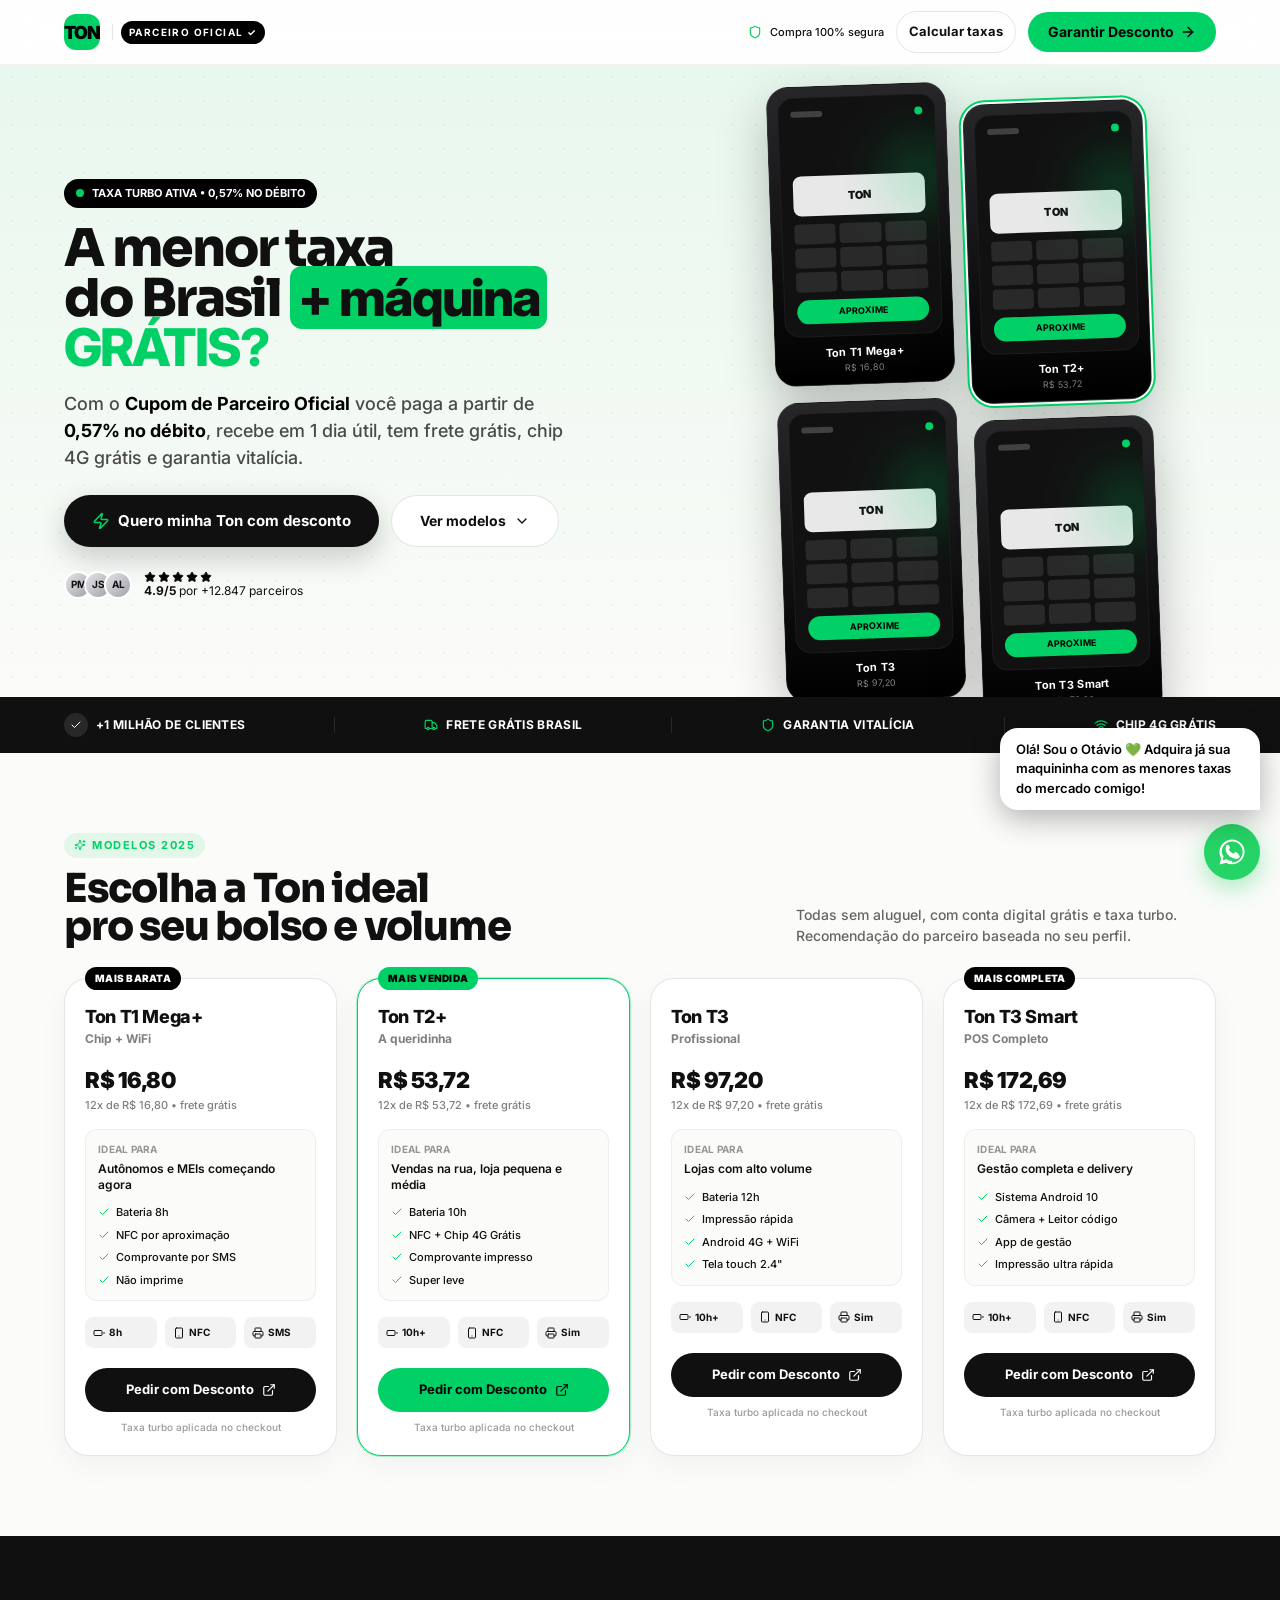
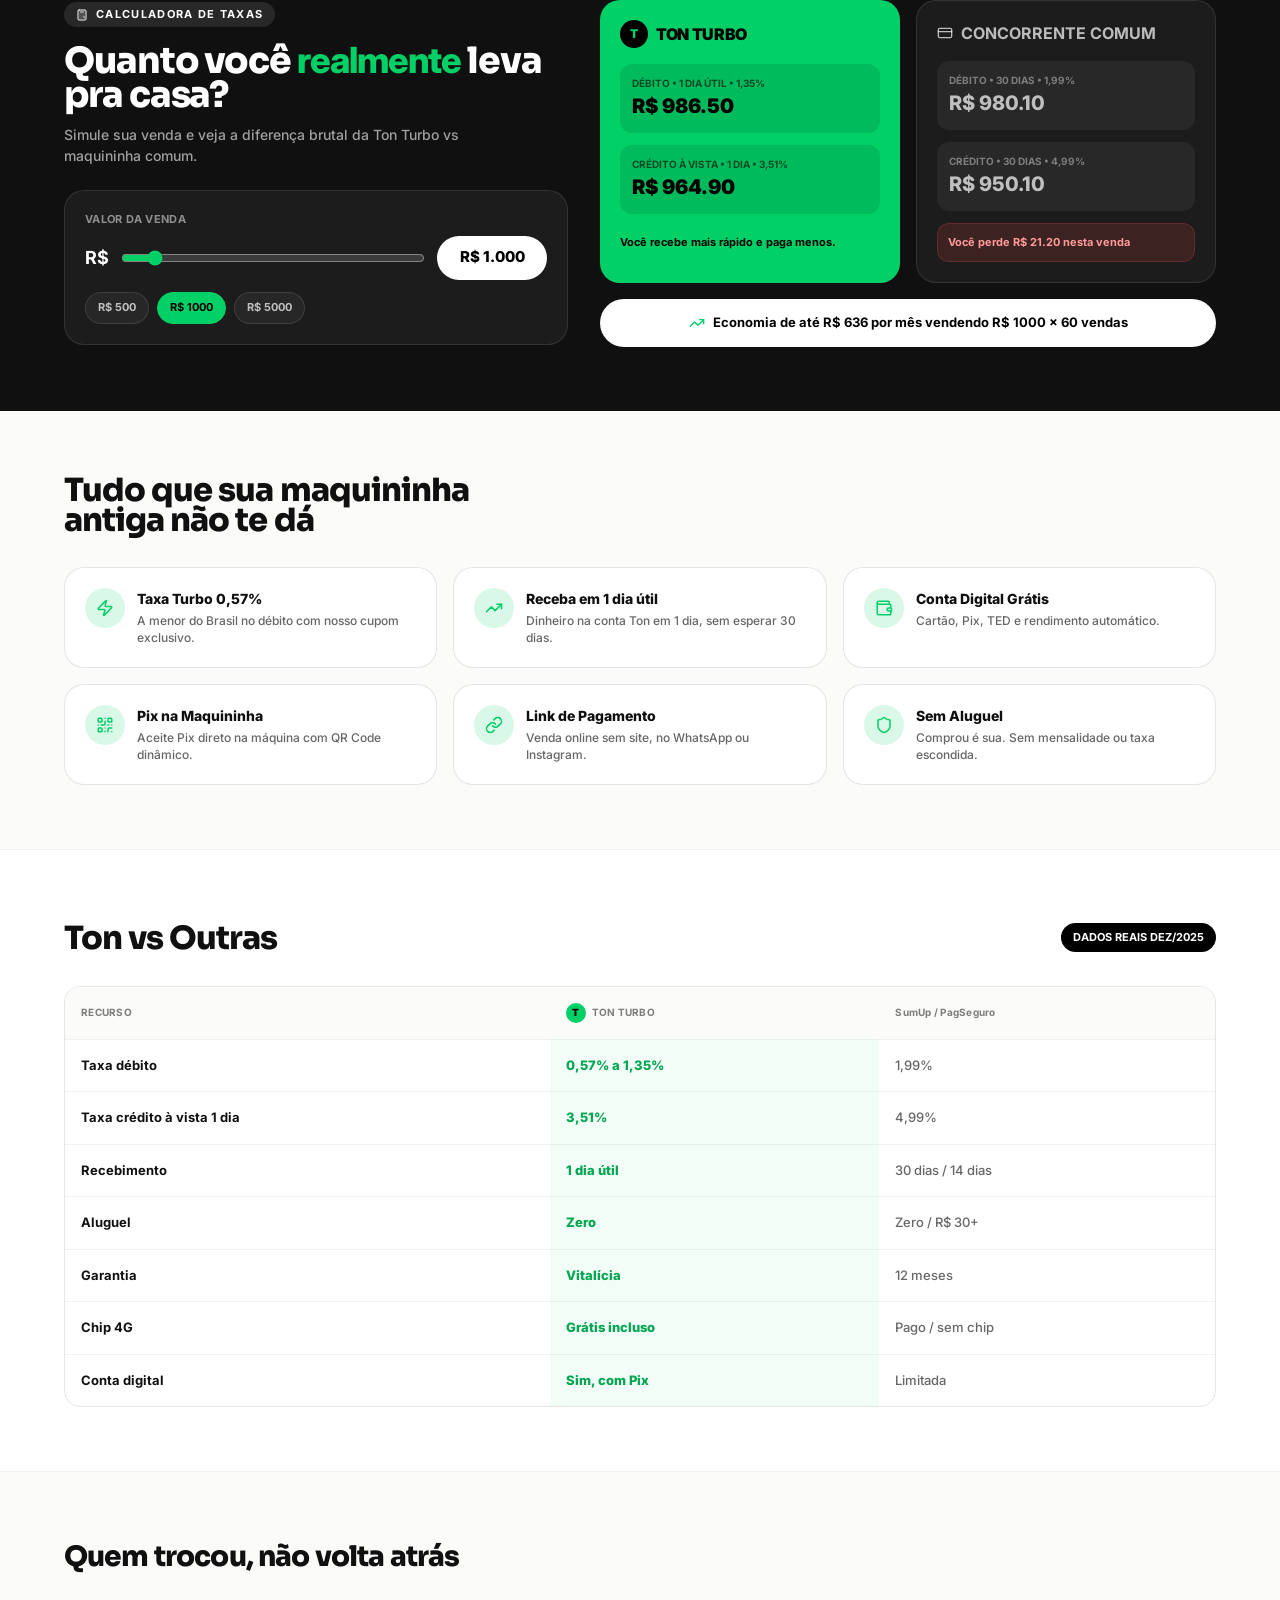
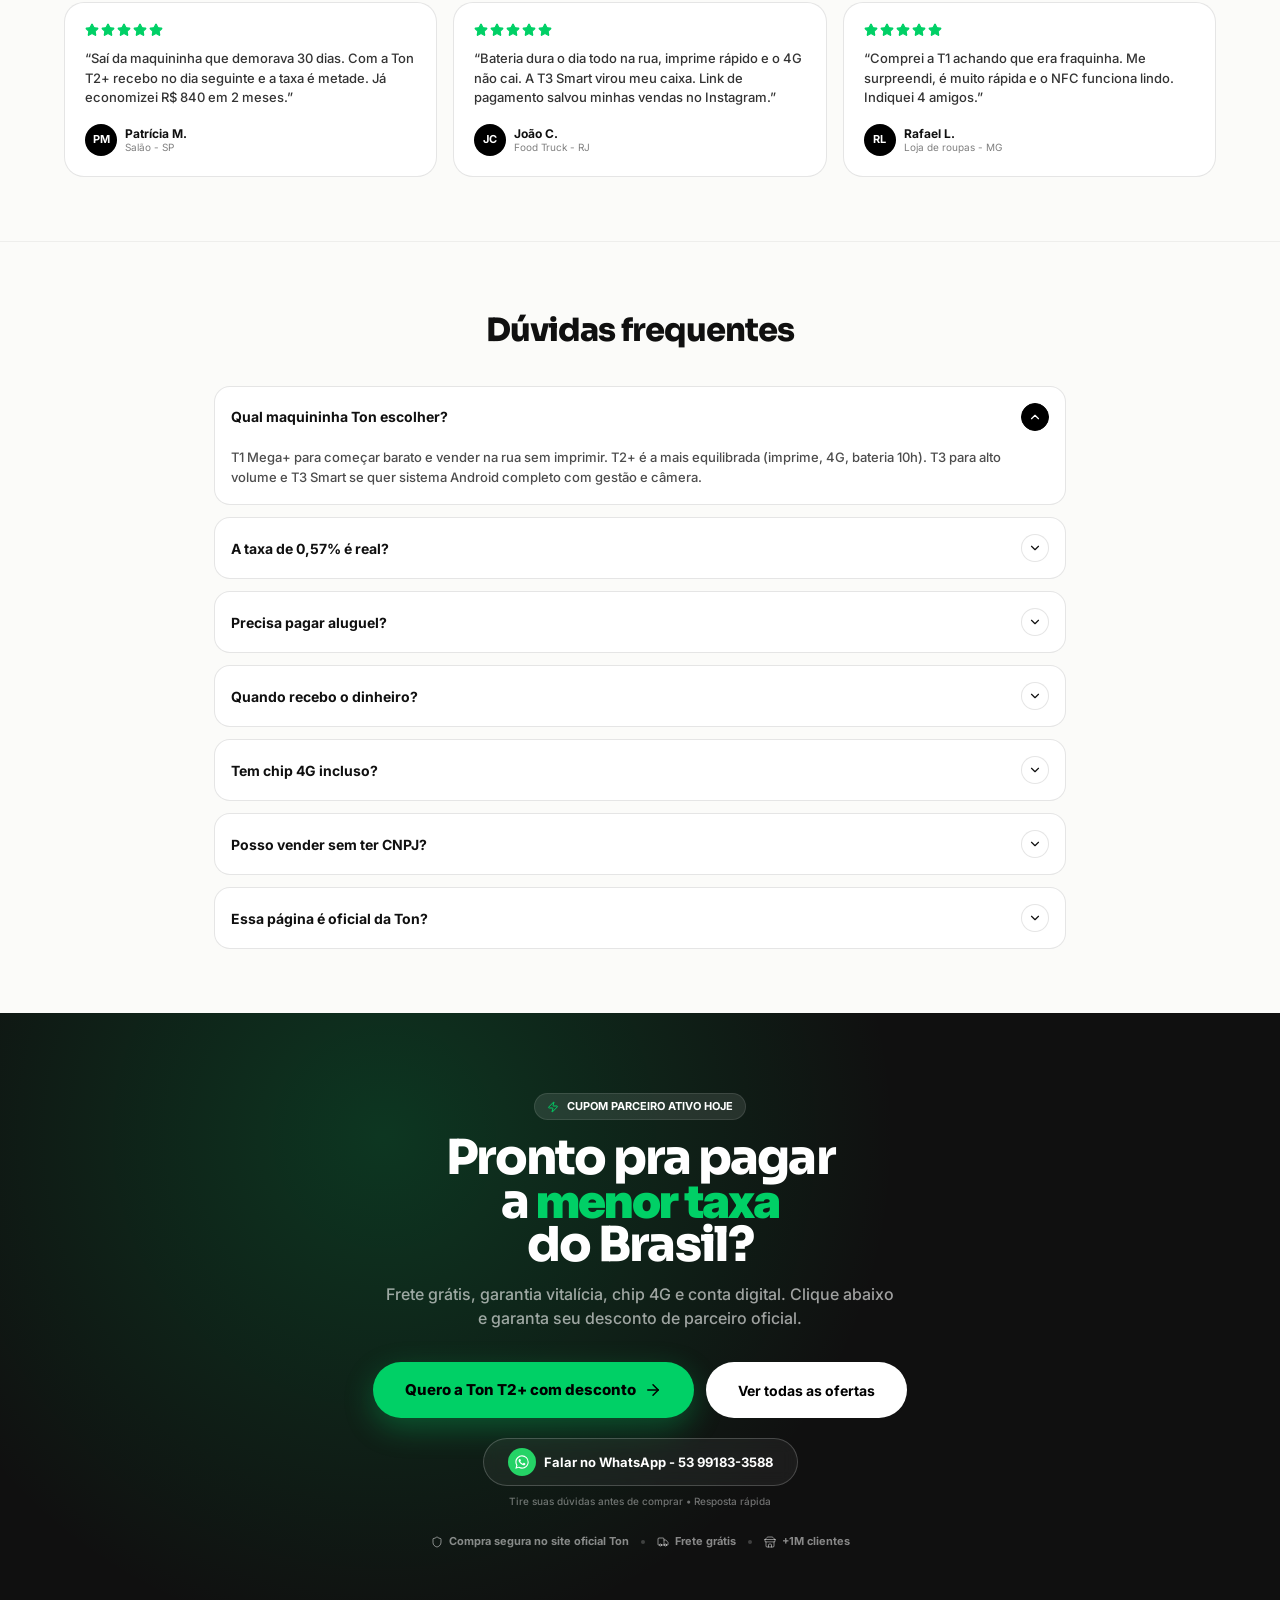
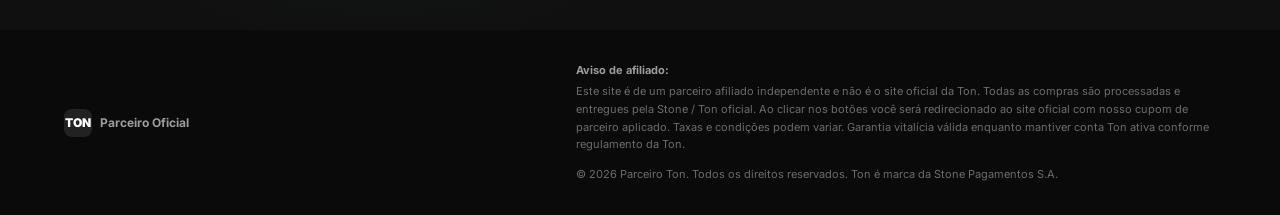
==== commit 78481668: "Add files via upload" ====
--- a/index.html
+++ b/index.html
@@ -1,393 +1,14384 @@
-<!DOCTYPE html>
-<html lang="pt-BR>
+<!doctype html>
+<html lang="pt-BR">
+
 <head>
-  <meta charset="UTF-8">
-  <meta name="viewport" content="width=device-width, initial-scale=1">
+  <meta charset="UTF-8" />
+  <meta name="viewport" content="width=device-width, initial-scale=1" />
   <title>Maquina de Cartão Ton - Otávio Renan - Representante oficial</title>
-  <link rel="icon" type="img/png" href="favicon-ton.png">
-  <style>*,:after,:before{--tw-border-spacing-x:0;--tw-border-spacing-y:0;--tw-translate-x:0;--tw-translate-y:0;--tw-rotate:0;--tw-skew-x:0;--tw-skew-y:0;--tw-scale-x:1;--tw-scale-y:1;--tw-pan-x: ;--tw-pan-y: ;--tw-pinch-zoom: ;--tw-scroll-snap-strictness:proximity;--tw-gradient-from-position: ;--tw-gradient-via-position: ;--tw-gradient-to-position: ;--tw-ordinal: ;--tw-slashed-zero: ;--tw-numeric-figure: ;--tw-numeric-spacing: ;--tw-numeric-fraction: ;--tw-ring-inset: ;--tw-ring-offset-width:0px;--tw-ring-offset-color:#fff;--tw-ring-color:rgba(59,130,246,.5);--tw-ring-offset-shadow:0 0 #0000;--tw-ring-shadow:0 0 #0000;--tw-shadow:0 0 #0000;--tw-shadow-colored:0 0 #0000;--tw-blur: ;--tw-brightness: ;--tw-contrast: ;--tw-grayscale: ;--tw-hue-rotate: ;--tw-invert: ;--tw-saturate: ;--tw-sepia: ;--tw-drop-shadow: ;--tw-backdrop-blur: ;--tw-backdrop-brightness: ;--tw-backdrop-contrast: ;--tw-backdrop-grayscale: ;--tw-backdrop-hue-rotate: ;--tw-backdrop-invert: ;--tw-backdrop-opacity: ;--tw-backdrop-saturate: ;--tw-backdrop-sepia: ;--tw-contain-size: ;--tw-contain-layout: ;--tw-contain-paint: ;--tw-contain-style: }::backdrop{--tw-border-spacing-x:0;--tw-border-spacing-y:0;--tw-translate-x:0;--tw-translate-y:0;--tw-rotate:0;--tw-skew-x:0;--tw-skew-y:0;--tw-scale-x:1;--tw-scale-y:1;--tw-pan-x: ;--tw-pan-y: ;--tw-pinch-zoom: ;--tw-scroll-snap-strictness:proximity;--tw-gradient-from-position: ;--tw-gradient-via-position: ;--tw-gradient-to-position: ;--tw-ordinal: ;--tw-slashed-zero: ;--tw-numeric-figure: ;--tw-numeric-spacing: ;--tw-numeric-fraction: ;--tw-ring-inset: ;--tw-ring-offset-width:0px;--tw-ring-offset-color:#fff;--tw-ring-color:rgba(59,130,246,.5);--tw-ring-offset-shadow:0 0 #0000;--tw-ring-shadow:0 0 #0000;--tw-shadow:0 0 #0000;--tw-shadow-colored:0 0 #0000;--tw-blur: ;--tw-brightness: ;--tw-contrast: ;--tw-grayscale: ;--tw-hue-rotate: ;--tw-invert: ;--tw-saturate: ;--tw-sepia: ;--tw-drop-shadow: ;--tw-backdrop-blur: ;--tw-backdrop-brightness: ;--tw-backdrop-contrast: ;--tw-backdrop-grayscale: ;--tw-backdrop-hue-rotate: ;--tw-backdrop-invert: ;--tw-backdrop-opacity: ;--tw-backdrop-saturate: ;--tw-backdrop-sepia: ;--tw-contain-size: ;--tw-contain-layout: ;--tw-contain-paint: ;--tw-contain-style: }/*! tailwindcss v3.4.18 | MIT License | https://tailwindcss.com*/*,:after,:before{box-sizing:border-box;border:0 solid #e5e7eb}:after,:before{--tw-content:""}:host,html{line-height:1.5;-webkit-text-size-adjust:100%;-moz-tab-size:4;-o-tab-size:4;tab-size:4;font-family:ui-sans-serif,system-ui,sans-serif,Apple Color Emoji,Segoe UI Emoji,Segoe UI Symbol,Noto Color Emoji;font-feature-settings:normal;font-variation-settings:normal;-webkit-tap-highlight-color:transparent}body{line-height:inherit}hr{height:0;color:inherit;border-top-width:1px}abbr:where([title]){-webkit-text-decoration:underline dotted;text-decoration:underline dotted}h1,h2,h3,h4,h5,h6{font-size:inherit;font-weight:inherit}a{color:inherit;text-decoration:inherit}b,strong{font-weight:bolder}code,kbd,pre,samp{font-family:ui-monospace,SFMono-Regular,Menlo,Monaco,Consolas,Liberation Mono,Courier New,monospace;font-feature-settings:normal;font-variation-settings:normal;font-size:1em}small{font-size:80%}sub,sup{font-size:75%;line-height:0;position:relative;vertical-align:baseline}sub{bottom:-.25em}sup{top:-.5em}table{text-indent:0;border-color:inherit;border-collapse:collapse}button,input,optgroup,select,textarea{font-family:inherit;font-feature-settings:inherit;font-variation-settings:inherit;font-size:100%;font-weight:inherit;line-height:inherit;letter-spacing:inherit;color:inherit;margin:0;padding:0}button,select{text-transform:none}button,input:where([type=button]),input:where([type=reset]),input:where([type=submit]){-webkit-appearance:button;background-color:transparent;background-image:none}:-moz-focusring{outline:auto}:-moz-ui-invalid{box-shadow:none}progress{vertical-align:baseline}::-webkit-inner-spin-button,::-webkit-outer-spin-button{height:auto}[type=search]{-webkit-appearance:textfield;outline-offset:-2px}::-webkit-search-decoration{-webkit-appearance:none}::-webkit-file-upload-button{-webkit-appearance:button;font:inherit}summary{display:list-item}blockquote,dd,dl,figure,h1,h2,h3,h4,h5,h6,hr,p,pre{margin:0}fieldset{margin:0}fieldset,legend{padding:0}menu,ol,ul{list-style:none;margin:0;padding:0}dialog{padding:0}textarea{resize:vertical}input::-moz-placeholder,textarea::-moz-placeholder{opacity:1;color:#9ca3af}input::placeholder,textarea::placeholder{opacity:1;color:#9ca3af}[role=button],button{cursor:pointer}:disabled{cursor:default}audio,canvas,embed,iframe,img,object,svg,video{display:block;vertical-align:middle}img,video{max-width:100%;height:auto}[hidden]:where(:not([hidden=until-found])){display:none}.pointer-events-none{pointer-events:none}.fixed{position:fixed}.absolute{position:absolute}.relative{position:relative}.sticky{position:sticky}.inset-0{inset:0}.-right-6{right:-1.5rem}.-top-3{top:-.75rem}.bottom-4{bottom:1rem}.left-0{left:0}.left-4{left:1rem}.left-5{left:1.25rem}.left-\[66px\]{left:66px}.right-4{right:1rem}.top-0{top:0}.top-1\/2{top:50%}.top-10{top:2.5rem}.-z-10{z-index:-10}.z-10{z-index:10}.z-40{z-index:40}.z-\[70\]{z-index:70}.mx-auto{margin-left:auto;margin-right:auto}.mb-4{margin-bottom:1rem}.mb-8{margin-bottom:2rem}.mt-1{margin-top:.25rem}.mt-2{margin-top:.5rem}.mt-3{margin-top:.75rem}.mt-4{margin-top:1rem}.mt-5{margin-top:1.25rem}.mt-6{margin-top:1.5rem}.mt-8{margin-top:2rem}.flex{display:flex}.inline-flex{display:inline-flex}.table{display:table}.grid{display:grid}.hidden{display:none}.h-1{height:.25rem}.h-1\.5{height:.375rem}.h-10{height:2.5rem}.h-11{height:2.75rem}.h-12{height:3rem}.h-2{height:.5rem}.h-20{height:5rem}.h-4{height:1rem}.h-5{height:1.25rem}.h-6{height:1.5rem}.h-7{height:1.75rem}.h-8{height:2rem}.h-9{height:2.25rem}.h-\[200px\]{height:200px}.h-\[420px\]{height:420px}.h-\[44px\]{height:44px}.h-\[460px\]{height:460px}.h-\[48px\]{height:48px}.h-\[52px\]{height:52px}.h-\[56px\]{height:56px}.h-\[64px\]{height:64px}.min-h-screen{min-height:100vh}.w-1{width:.25rem}.w-10{width:2.5rem}.w-2{width:.5rem}.w-20{width:5rem}.w-5{width:1.25rem}.w-6{width:1.5rem}.w-7{width:1.75rem}.w-8{width:2rem}.w-9{width:2.25rem}.w-\[148px\]{width:148px}.w-\[420px\]{width:420px}.w-\[56px\]{width:56px}.w-\[92vw\]{width:92vw}.w-full{width:100%}.w-px{width:1px}.min-w-\[110px\]{min-width:110px}.max-w-\[1200px\]{max-width:1200px}.max-w-\[420px\]{max-width:420px}.max-w-\[520px\]{max-width:520px}.max-w-\[640px\]{max-width:640px}.max-w-\[80\%\]{max-width:80%}.max-w-\[900px\]{max-width:900px}.flex-1{flex:1 1 0%}.shrink-0{flex-shrink:0}.-translate-x-1{--tw-translate-x:-0.25rem}.-translate-x-1,.-translate-y-1\/2{transform:translate(var(--tw-translate-x),var(--tw-translate-y)) rotate(var(--tw-rotate)) skewX(var(--tw-skew-x)) skewY(var(--tw-skew-y)) scaleX(var(--tw-scale-x)) scaleY(var(--tw-scale-y))}.-translate-y-1\/2{--tw-translate-y:-50%}.translate-x-1{--tw-translate-x:0.25rem}.translate-x-1,.translate-y-6{transform:translate(var(--tw-translate-x),var(--tw-translate-y)) rotate(var(--tw-rotate)) skewX(var(--tw-skew-x)) skewY(var(--tw-skew-y)) scaleX(var(--tw-scale-x)) scaleY(var(--tw-scale-y))}.translate-y-6{--tw-translate-y:1.5rem}.rotate-180{--tw-rotate:180deg}.rotate-180,.rotate-45{transform:translate(var(--tw-translate-x),var(--tw-translate-y)) rotate(var(--tw-rotate)) skewX(var(--tw-skew-x)) skewY(var(--tw-skew-y)) scaleX(var(--tw-scale-x)) scaleY(var(--tw-scale-y))}.rotate-45{--tw-rotate:45deg}.rotate-\[-2deg\]{--tw-rotate:-2deg}.rotate-\[-2deg\],.transform{transform:translate(var(--tw-translate-x),var(--tw-translate-y)) rotate(var(--tw-rotate)) skewX(var(--tw-skew-x)) skewY(var(--tw-skew-y)) scaleX(var(--tw-scale-x)) scaleY(var(--tw-scale-y))}.animate-\[in_0\.2s_ease\]{animation:in .2s ease}.animate-\[whatsapp-pulse_2s_cubic-bezier\(0\.4\2c 0\2c 0\.6\2c 1\)_infinite\]{animation:whatsapp-pulse 2s cubic-bezier(.4,0,.6,1) infinite}.animate-\[whatsapp-pulse_2s_cubic-bezier\(0\.4\2c 0\2c 0\.6\2c 1\)_infinite_0\.4s\]{animation:whatsapp-pulse 2s cubic-bezier(.4,0,.6,1) .4s infinite}@keyframes pulse{50%{opacity:.5}}.animate-pulse{animation:pulse 2s cubic-bezier(.4,0,.6,1) infinite}.grid-cols-2{grid-template-columns:repeat(2,minmax(0,1fr))}.grid-cols-3{grid-template-columns:repeat(3,minmax(0,1fr))}.flex-col{flex-direction:column}.flex-wrap{flex-wrap:wrap}.place-items-center{place-items:center}.items-start{align-items:flex-start}.items-end{align-items:flex-end}.items-center{align-items:center}.justify-start{justify-content:flex-start}.justify-end{justify-content:flex-end}.justify-center{justify-content:center}.justify-between{justify-content:space-between}.gap-0\.5{gap:.125rem}.gap-1{gap:.25rem}.gap-1\.5{gap:.375rem}.gap-2{gap:.5rem}.gap-2\.5{gap:.625rem}.gap-3{gap:.75rem}.gap-4{gap:1rem}.gap-8{gap:2rem}.-space-x-2>:not([hidden])~:not([hidden]){--tw-space-x-reverse:0;margin-right:calc(-.5rem*var(--tw-space-x-reverse));margin-left:calc(-.5rem*(1 - var(--tw-space-x-reverse)))}.space-y-2>:not([hidden])~:not([hidden]){--tw-space-y-reverse:0;margin-top:calc(.5rem*(1 - var(--tw-space-y-reverse)));margin-bottom:calc(.5rem*var(--tw-space-y-reverse))}.space-y-3>:not([hidden])~:not([hidden]){--tw-space-y-reverse:0;margin-top:calc(.75rem*(1 - var(--tw-space-y-reverse)));margin-bottom:calc(.75rem*var(--tw-space-y-reverse))}.overflow-hidden{overflow:hidden}.overflow-x-auto{overflow-x:auto}.overflow-y-auto{overflow-y:auto}.whitespace-nowrap{white-space:nowrap}.rounded{border-radius:.25rem}.rounded-\[12px\]{border-radius:12px}.rounded-\[16px\]{border-radius:16px}.rounded-\[20px\]{border-radius:20px}.rounded-\[22px\]{border-radius:22px}.rounded-\[24px\]{border-radius:24px}.rounded-full{border-radius:9999px}.rounded-lg{border-radius:.5rem}.rounded-xl{border-radius:.75rem}.rounded-bl-\[4px\]{border-bottom-left-radius:4px}.rounded-br-\[4px\]{border-bottom-right-radius:4px}.border{border-width:1px}.border-2{border-width:2px}.border-y{border-top-width:1px}.border-b,.border-y{border-bottom-width:1px}.border-t{border-top-width:1px}.border-\[\#00D066\]{--tw-border-opacity:1;border-color:rgb(0 208 102/var(--tw-border-opacity,1))}.border-\[\#ff4d4d\]\/20{border-color:rgba(255,77,77,.2)}.border-black{--tw-border-opacity:1;border-color:rgb(0 0 0/var(--tw-border-opacity,1))}.border-black\/10{border-color:rgba(0,0,0,.1)}.border-black\/5{border-color:rgba(0,0,0,.05)}.border-white{--tw-border-opacity:1;border-color:rgb(255 255 255/var(--tw-border-opacity,1))}.border-white\/10{border-color:hsla(0,0%,100%,.1)}.border-white\/20{border-color:hsla(0,0%,100%,.2)}.border-white\/5{border-color:hsla(0,0%,100%,.05)}.bg-\[\#00D066\]{--tw-bg-opacity:1;background-color:rgb(0 208 102/var(--tw-bg-opacity,1))}.bg-\[\#00D066\]\/10{background-color:rgba(0,208,102,.1)}.bg-\[\#00D066\]\/15{background-color:rgba(0,208,102,.15)}.bg-\[\#00D066\]\/20{background-color:rgba(0,208,102,.2)}.bg-\[\#00D066\]\/5{background-color:rgba(0,208,102,.05)}.bg-\[\#0A0A0A\]{--tw-bg-opacity:1;background-color:rgb(10 10 10/var(--tw-bg-opacity,1))}.bg-\[\#101010\]{--tw-bg-opacity:1;background-color:rgb(16 16 16/var(--tw-bg-opacity,1))}.bg-\[\#111\]{--tw-bg-opacity:1;background-color:rgb(17 17 17/var(--tw-bg-opacity,1))}.bg-\[\#25D366\]{--tw-bg-opacity:1;background-color:rgb(37 211 102/var(--tw-bg-opacity,1))}.bg-\[\#25D366\]\/60{background-color:rgba(37,211,102,.6)}.bg-\[\#F6F6F3\]{--tw-bg-opacity:1;background-color:rgb(246 246 243/var(--tw-bg-opacity,1))}.bg-\[\#FBFBF9\]{--tw-bg-opacity:1;background-color:rgb(251 251 249/var(--tw-bg-opacity,1))}.bg-\[\#ff4d4d\]\/15{background-color:rgba(255,77,77,.15)}.bg-black{--tw-bg-opacity:1;background-color:rgb(0 0 0/var(--tw-bg-opacity,1))}.bg-black\/10{background-color:rgba(0,0,0,.1)}.bg-black\/5{background-color:rgba(0,0,0,.05)}.bg-white{--tw-bg-opacity:1;background-color:rgb(255 255 255/var(--tw-bg-opacity,1))}.bg-white\/10{background-color:hsla(0,0%,100%,.1)}.bg-white\/20{background-color:hsla(0,0%,100%,.2)}.bg-white\/5{background-color:hsla(0,0%,100%,.05)}.bg-white\/80{background-color:hsla(0,0%,100%,.8)}.bg-white\/90{background-color:hsla(0,0%,100%,.9)}.bg-\[radial-gradient\(circle_at_30\%_20\%\2c \#00D06633\2c transparent_50\%\)\]{background-image:radial-gradient(circle at 30% 20%,#00d06633,transparent 50%)}.bg-gradient-to-b{background-image:linear-gradient(to bottom,var(--tw-gradient-stops))}.bg-gradient-to-br{background-image:linear-gradient(to bottom right,var(--tw-gradient-stops))}.from-\[\#00D066\]\/\[0\.08\]{--tw-gradient-from:rgba(0,208,102,.08) var(--tw-gradient-from-position);--tw-gradient-to:rgba(0,208,102,0) var(--tw-gradient-to-position);--tw-gradient-stops:var(--tw-gradient-from),var(--tw-gradient-to)}.from-zinc-200{--tw-gradient-from:#e4e4e7 var(--tw-gradient-from-position);--tw-gradient-to:hsla(240,6%,90%,0) var(--tw-gradient-to-position);--tw-gradient-stops:var(--tw-gradient-from),var(--tw-gradient-to)}.from-zinc-800{--tw-gradient-from:#27272a var(--tw-gradient-from-position);--tw-gradient-to:rgba(39,39,42,0) var(--tw-gradient-to-position);--tw-gradient-stops:var(--tw-gradient-from),var(--tw-gradient-to)}.to-black{--tw-gradient-to:#000 var(--tw-gradient-to-position)}.to-transparent{--tw-gradient-to:transparent var(--tw-gradient-to-position)}.to-zinc-400{--tw-gradient-to:#a1a1aa var(--tw-gradient-to-position)}.fill-\[\#00D066\]{fill:#00d066}.fill-black{fill:#000}.p-2\.5{padding:.625rem}.p-3{padding:.75rem}.p-4{padding:1rem}.p-5{padding:1.25rem}.p-\[10px\]{padding:10px}.px-2{padding-left:.5rem;padding-right:.5rem}.px-2\.5{padding-left:.625rem;padding-right:.625rem}.px-3{padding-left:.75rem;padding-right:.75rem}.px-3\.5{padding-left:.875rem;padding-right:.875rem}.px-4{padding-left:1rem;padding-right:1rem}.px-5{padding-left:1.25rem;padding-right:1.25rem}.px-6{padding-left:1.5rem;padding-right:1.5rem}.px-7{padding-left:1.75rem;padding-right:1.75rem}.px-8{padding-left:2rem;padding-right:2rem}.py-1{padding-top:.25rem;padding-bottom:.25rem}.py-1\.5{padding-top:.375rem;padding-bottom:.375rem}.py-12{padding-top:3rem;padding-bottom:3rem}.py-14{padding-top:3.5rem;padding-bottom:3.5rem}.py-2{padding-top:.5rem;padding-bottom:.5rem}.py-2\.5{padding-top:.625rem;padding-bottom:.625rem}.py-8{padding-top:2rem;padding-bottom:2rem}.pb-4{padding-bottom:1rem}.pb-8{padding-bottom:2rem}.pr-4{padding-right:1rem}.pt-10{padding-top:2.5rem}.pt-2{padding-top:.5rem}.text-left{text-align:left}.text-center{text-align:center}.text-\[10px\]{font-size:10px}.text-\[11px\]{font-size:11px}.text-\[12px\]{font-size:12px}.text-\[13px\]{font-size:13px}.text-\[14px\]{font-size:14px}.text-\[15px\]{font-size:15px}.text-\[16px\]{font-size:16px}.text-\[18px\]{font-size:18px}.text-\[20px\]{font-size:20px}.text-\[22px\]{font-size:22px}.text-\[24px\]{font-size:24px}.text-\[28px\]{font-size:28px}.text-\[30px\]{font-size:30px}.text-\[34px\]{font-size:34px}.text-\[9px\]{font-size:9px}.text-sm{font-size:.875rem;line-height:1.25rem}.font-\[800\]{font-weight:800}.font-\[900\],.font-black{font-weight:900}.font-bold{font-weight:700}.font-medium{font-weight:500}.font-semibold{font-weight:600}.leading-\[0\.95\]{line-height:.95}.leading-\[0\.9\]{line-height:.9}.leading-\[1\.3\]{line-height:1.3}.leading-\[1\.4\]{line-height:1.4}.leading-\[1\.5\]{line-height:1.5}.leading-\[1\.6\]{line-height:1.6}.leading-tight{line-height:1.25}.tracking-\[-0\.02em\]{letter-spacing:-.02em}.tracking-\[-0\.03em\]{letter-spacing:-.03em}.tracking-\[-0\.04em\]{letter-spacing:-.04em}.tracking-\[0\.12em\]{letter-spacing:.12em}.tracking-\[0\.14em\]{letter-spacing:.14em}.tracking-tighter{letter-spacing:-.05em}.tracking-wide{letter-spacing:.025em}.text-\[\#00A650\]{--tw-text-opacity:1;color:rgb(0 166 80/var(--tw-text-opacity,1))}.text-\[\#00D066\]{--tw-text-opacity:1;color:rgb(0 208 102/var(--tw-text-opacity,1))}.text-\[\#101010\]{--tw-text-opacity:1;color:rgb(16 16 16/var(--tw-text-opacity,1))}.text-\[\#ff9a9a\]{--tw-text-opacity:1;color:rgb(255 154 154/var(--tw-text-opacity,1))}.text-black{--tw-text-opacity:1;color:rgb(0 0 0/var(--tw-text-opacity,1))}.text-black\/30{color:rgba(0,0,0,.3)}.text-black\/40{color:rgba(0,0,0,.4)}.text-black\/50{color:rgba(0,0,0,.5)}.text-black\/60{color:rgba(0,0,0,.6)}.text-black\/70{color:rgba(0,0,0,.7)}.text-black\/80{color:rgba(0,0,0,.8)}.text-white{--tw-text-opacity:1;color:rgb(255 255 255/var(--tw-text-opacity,1))}.text-white\/40{color:hsla(0,0%,100%,.4)}.text-white\/50{color:hsla(0,0%,100%,.5)}.text-white\/60{color:hsla(0,0%,100%,.6)}.text-white\/70{color:hsla(0,0%,100%,.7)}.accent-\[\#00D066\]{accent-color:#00d066}.opacity-0{opacity:0}.opacity-60{opacity:.6}.shadow-\[0_10px_30px_rgba\(0\2c 0\2c 0\2c 0\.04\)\]{--tw-shadow:0 10px 30px rgba(0,0,0,.04);--tw-shadow-colored:0 10px 30px var(--tw-shadow-color);box-shadow:var(--tw-ring-offset-shadow,0 0 #0000),var(--tw-ring-shadow,0 0 #0000),var(--tw-shadow)}.shadow-\[0_10px_30px_rgba\(0\2c 0\2c 0\2c 0\.2\)\]{--tw-shadow:0 10px 30px rgba(0,0,0,.2);--tw-shadow-colored:0 10px 30px var(--tw-shadow-color);box-shadow:var(--tw-ring-offset-shadow,0 0 #0000),var(--tw-ring-shadow,0 0 #0000),var(--tw-shadow)}.shadow-\[0_10px_30px_rgba\(0\2c 208\2c 102\2c 0\.3\)\]{--tw-shadow:0 10px 30px rgba(0,208,102,.3);--tw-shadow-colored:0 10px 30px var(--tw-shadow-color);box-shadow:var(--tw-ring-offset-shadow,0 0 #0000),var(--tw-ring-shadow,0 0 #0000),var(--tw-shadow)}.shadow-\[0_10px_30px_rgba\(0\2c 208\2c 102\2c 0\.4\)\]{--tw-shadow:0 10px 30px rgba(0,208,102,.4);--tw-shadow-colored:0 10px 30px var(--tw-shadow-color);box-shadow:var(--tw-ring-offset-shadow,0 0 #0000),var(--tw-ring-shadow,0 0 #0000),var(--tw-shadow)}.shadow-\[0_10px_30px_rgba\(37\2c 211\2c 102\2c 0\.45\)\]{--tw-shadow:0 10px 30px rgba(37,211,102,.45);--tw-shadow-colored:0 10px 30px var(--tw-shadow-color);box-shadow:var(--tw-ring-offset-shadow,0 0 #0000),var(--tw-ring-shadow,0 0 #0000),var(--tw-shadow)}.shadow-\[0_20px_50px_rgba\(0\2c 0\2c 0\2c 0\.25\)\]{--tw-shadow:0 20px 50px rgba(0,0,0,.25);--tw-shadow-colored:0 20px 50px var(--tw-shadow-color);box-shadow:var(--tw-ring-offset-shadow,0 0 #0000),var(--tw-ring-shadow,0 0 #0000),var(--tw-shadow)}.shadow-\[0_20px_80px_rgba\(0\2c 0\2c 0\2c 0\.25\)\]{--tw-shadow:0 20px 80px rgba(0,0,0,.25);--tw-shadow-colored:0 20px 80px var(--tw-shadow-color)}.shadow-\[0_20px_80px_rgba\(0\2c 0\2c 0\2c 0\.25\)\],.shadow-lg{box-shadow:var(--tw-ring-offset-shadow,0 0 #0000),var(--tw-ring-shadow,0 0 #0000),var(--tw-shadow)}.shadow-lg{--tw-shadow:0 10px 15px -3px rgba(0,0,0,.1),0 4px 6px -4px rgba(0,0,0,.1);--tw-shadow-colored:0 10px 15px -3px var(--tw-shadow-color),0 4px 6px -4px var(--tw-shadow-color)}.shadow-sm{--tw-shadow:0 1px 2px 0 rgba(0,0,0,.05);--tw-shadow-colored:0 1px 2px 0 var(--tw-shadow-color);box-shadow:var(--tw-ring-offset-shadow,0 0 #0000),var(--tw-ring-shadow,0 0 #0000),var(--tw-shadow)}.ring-1{--tw-ring-offset-shadow:var(--tw-ring-inset) 0 0 0 var(--tw-ring-offset-width) var(--tw-ring-offset-color);--tw-ring-shadow:var(--tw-ring-inset) 0 0 0 calc(1px + var(--tw-ring-offset-width)) var(--tw-ring-color)}.ring-1,.ring-2{box-shadow:var(--tw-ring-offset-shadow),var(--tw-ring-shadow),var(--tw-shadow,0 0 #0000)}.ring-2{--tw-ring-offset-shadow:var(--tw-ring-inset) 0 0 0 var(--tw-ring-offset-width) var(--tw-ring-offset-color);--tw-ring-shadow:var(--tw-ring-inset) 0 0 0 calc(2px + var(--tw-ring-offset-width)) var(--tw-ring-color)}.ring-\[\#00D066\]{--tw-ring-opacity:1;--tw-ring-color:rgb(0 208 102/var(--tw-ring-opacity,1))}.ring-\[\#00D066\]\/30{--tw-ring-color:rgba(0,208,102,.3)}.ring-offset-2{--tw-ring-offset-width:2px}.blur-\[60px\]{--tw-blur:blur(60px)}.blur-\[60px\],.blur-xl{filter:var(--tw-blur) var(--tw-brightness) var(--tw-contrast) var(--tw-grayscale) var(--tw-hue-rotate) var(--tw-invert) var(--tw-saturate) var(--tw-sepia) var(--tw-drop-shadow)}.blur-xl{--tw-blur:blur(24px)}.backdrop-blur{--tw-backdrop-blur:blur(8px)}.backdrop-blur,.backdrop-blur-xl{backdrop-filter:var(--tw-backdrop-blur) var(--tw-backdrop-brightness) var(--tw-backdrop-contrast) var(--tw-backdrop-grayscale) var(--tw-backdrop-hue-rotate) var(--tw-backdrop-invert) var(--tw-backdrop-opacity) var(--tw-backdrop-saturate) var(--tw-backdrop-sepia)}.backdrop-blur-xl{--tw-backdrop-blur:blur(24px)}.transition{transition-property:color,background-color,border-color,text-decoration-color,fill,stroke,opacity,box-shadow,transform,filter,backdrop-filter;transition-timing-function:cubic-bezier(.4,0,.2,1);transition-duration:.15s}.transition-all{transition-property:all;transition-timing-function:cubic-bezier(.4,0,.2,1);transition-duration:.15s}.duration-200{transition-duration:.2s}#root,body,html{min-height:100%}body{margin:0;font-family:Inter,ui-sans-serif,system-ui,-apple-system,BlinkMacSystemFont,Segoe UI,sans-serif}[role=button]:not([aria-disabled=true]),button:not(:disabled),label[for],select:not(:disabled),summary{cursor:pointer}.selection\:bg-\[\#00D066\]\/20 ::-moz-selection{background-color:rgba(0,208,102,.2)}.selection\:bg-\[\#00D066\]\/20 ::selection{background-color:rgba(0,208,102,.2)}.selection\:bg-\[\#00D066\]\/20::-moz-selection{background-color:rgba(0,208,102,.2)}.selection\:bg-\[\#00D066\]\/20::selection{background-color:rgba(0,208,102,.2)}.hover\:scale-105:hover{--tw-scale-x:1.05;--tw-scale-y:1.05;transform:translate(var(--tw-translate-x),var(--tw-translate-y)) rotate(var(--tw-rotate)) skewX(var(--tw-skew-x)) skewY(var(--tw-skew-y)) scaleX(var(--tw-scale-x)) scaleY(var(--tw-scale-y))}.hover\:border-white\/30:hover{border-color:hsla(0,0%,100%,.3)}.hover\:bg-\[\#00bf5e\]:hover{--tw-bg-opacity:1;background-color:rgb(0 191 94/var(--tw-bg-opacity,1))}.hover\:bg-black:hover{--tw-bg-opacity:1;background-color:rgb(0 0 0/var(--tw-bg-opacity,1))}.hover\:bg-black\/5:hover{background-color:rgba(0,0,0,.05)}.hover\:bg-black\/90:hover{background-color:rgba(0,0,0,.9)}.hover\:bg-white\/10:hover{background-color:hsla(0,0%,100%,.1)}.hover\:shadow-\[0_20px_50px_rgba\(0\2c 0\2c 0\2c 0\.08\)\]:hover{--tw-shadow:0 20px 50px rgba(0,0,0,.08);--tw-shadow-colored:0 20px 50px var(--tw-shadow-color);box-shadow:var(--tw-ring-offset-shadow,0 0 #0000),var(--tw-ring-shadow,0 0 #0000),var(--tw-shadow)}.group:hover .group-hover\:translate-x-0{--tw-translate-x:0px}.group:hover .group-hover\:scale-110,.group:hover .group-hover\:translate-x-0{transform:translate(var(--tw-translate-x),var(--tw-translate-y)) rotate(var(--tw-rotate)) skewX(var(--tw-skew-x)) skewY(var(--tw-skew-y)) scaleX(var(--tw-scale-x)) scaleY(var(--tw-scale-y))}.group:hover .group-hover\:scale-110{--tw-scale-x:1.1;--tw-scale-y:1.1}.group:hover .group-hover\:opacity-100{opacity:1}@media (min-width:640px){.sm\:col-span-2{grid-column:span 2/span 2}.sm\:block{display:block}.sm\:flex{display:flex}.sm\:h-\[240px\]{height:240px}.sm\:w-\[180px\]{width:180px}.sm\:w-\[360px\]{width:360px}.sm\:grid-cols-2{grid-template-columns:repeat(2,minmax(0,1fr))}.sm\:grid-cols-3{grid-template-columns:repeat(3,minmax(0,1fr))}.sm\:flex-row{flex-direction:row}.sm\:gap-3{gap:.75rem}.sm\:gap-4{gap:1rem}.sm\:gap-5{gap:1.25rem}.sm\:p-4{padding:1rem}.sm\:px-6{padding-left:1.5rem;padding-right:1.5rem}.sm\:py-16{padding-top:4rem;padding-bottom:4rem}.sm\:py-20{padding-top:5rem;padding-bottom:5rem}.sm\:pb-12{padding-bottom:3rem}.sm\:pt-16{padding-top:4rem}.sm\:text-\[12px\]{font-size:12px}.sm\:text-\[13px\]{font-size:13px}.sm\:text-\[14px\]{font-size:14px}.sm\:text-\[16px\]{font-size:16px}.sm\:text-\[18px\]{font-size:18px}.sm\:text-\[28px\]{font-size:28px}.sm\:text-\[32px\]{font-size:32px}.sm\:text-\[36px\]{font-size:36px}.sm\:text-\[40px\]{font-size:40px}.sm\:text-\[48px\]{font-size:48px}.sm\:text-\[52px\]{font-size:52px}}@media (min-width:768px){.md\:flex{display:flex}}@media (min-width:1024px){.lg\:h-\[520px\]{height:520px}.lg\:grid-cols-3{grid-template-columns:repeat(3,minmax(0,1fr))}.lg\:grid-cols-4{grid-template-columns:repeat(4,minmax(0,1fr))}.lg\:grid-cols-\[0\.9fr_1\.1fr\]{grid-template-columns:.9fr 1.1fr}.lg\:grid-cols-\[1\.1fr_0\.9fr\]{grid-template-columns:1.1fr .9fr}}</style>
+  <link rel="icon" type="img/png" href="favicon-ton.png" />
+  <style>
+    *,
+    :after,
+    :before {
+      --tw-border-spacing-x: 0;
+      --tw-border-spacing-y: 0;
+      --tw-translate-x: 0;
+      --tw-translate-y: 0;
+      --tw-rotate: 0;
+      --tw-skew-x: 0;
+      --tw-skew-y: 0;
+      --tw-scale-x: 1;
+      --tw-scale-y: 1;
+      --tw-pan-x: ;
+      --tw-pan-y: ;
+      --tw-pinch-zoom: ;
+      --tw-scroll-snap-strictness: proximity;
+      --tw-gradient-from-position: ;
+      --tw-gradient-via-position: ;
+      --tw-gradient-to-position: ;
+      --tw-ordinal: ;
+      --tw-slashed-zero: ;
+      --tw-numeric-figure: ;
+      --tw-numeric-spacing: ;
+      --tw-numeric-fraction: ;
+      --tw-ring-inset: ;
+      --tw-ring-offset-width: 0px;
+      --tw-ring-offset-color: #fff;
+      --tw-ring-color: rgba(59, 130, 246, 0.5);
+      --tw-ring-offset-shadow: 0 0 #0000;
+      --tw-ring-shadow: 0 0 #0000;
+      --tw-shadow: 0 0 #0000;
+      --tw-shadow-colored: 0 0 #0000;
+      --tw-blur: ;
+      --tw-brightness: ;
+      --tw-contrast: ;
+      --tw-grayscale: ;
+      --tw-hue-rotate: ;
+      --tw-invert: ;
+      --tw-saturate: ;
+      --tw-sepia: ;
+      --tw-drop-shadow: ;
+      --tw-backdrop-blur: ;
+      --tw-backdrop-brightness: ;
+      --tw-backdrop-contrast: ;
+      --tw-backdrop-grayscale: ;
+      --tw-backdrop-hue-rotate: ;
+      --tw-backdrop-invert: ;
+      --tw-backdrop-opacity: ;
+      --tw-backdrop-saturate: ;
+      --tw-backdrop-sepia: ;
+      --tw-contain-size: ;
+      --tw-contain-layout: ;
+      --tw-contain-paint: ;
+      --tw-contain-style:
+      ;
+    }
+
+    ::backdrop {
+      --tw-border-spacing-x: 0;
+      --tw-border-spacing-y: 0;
+      --tw-translate-x: 0;
+      --tw-translate-y: 0;
+      --tw-rotate: 0;
+      --tw-skew-x: 0;
+      --tw-skew-y: 0;
+      --tw-scale-x: 1;
+      --tw-scale-y: 1;
+      --tw-pan-x: ;
+      --tw-pan-y: ;
+      --tw-pinch-zoom: ;
+      --tw-scroll-snap-strictness: proximity;
+      --tw-gradient-from-position: ;
+      --tw-gradient-via-position: ;
+      --tw-gradient-to-position: ;
+      --tw-ordinal: ;
+      --tw-slashed-zero: ;
+      --tw-numeric-figure: ;
+      --tw-numeric-spacing: ;
+      --tw-numeric-fraction: ;
+      --tw-ring-inset: ;
+      --tw-ring-offset-width: 0px;
+      --tw-ring-offset-color: #fff;
+      --tw-ring-color: rgba(59, 130, 246, 0.5);
+      --tw-ring-offset-shadow: 0 0 #0000;
+      --tw-ring-shadow: 0 0 #0000;
+      --tw-shadow: 0 0 #0000;
+      --tw-shadow-colored: 0 0 #0000;
+      --tw-blur: ;
+      --tw-brightness: ;
+      --tw-contrast: ;
+      --tw-grayscale: ;
+      --tw-hue-rotate: ;
+      --tw-invert: ;
+      --tw-saturate: ;
+      --tw-sepia: ;
+      --tw-drop-shadow: ;
+      --tw-backdrop-blur: ;
+      --tw-backdrop-brightness: ;
+      --tw-backdrop-contrast: ;
+      --tw-backdrop-grayscale: ;
+      --tw-backdrop-hue-rotate: ;
+      --tw-backdrop-invert: ;
+      --tw-backdrop-opacity: ;
+      --tw-backdrop-saturate: ;
+      --tw-backdrop-sepia: ;
+      --tw-contain-size: ;
+      --tw-contain-layout: ;
+      --tw-contain-paint: ;
+      --tw-contain-style:
+      ;
+    }
+
+    /*! tailwindcss v3.4.18 | MIT License | https://tailwindcss.com*/
+    *,
+    :after,
+    :before {
+      box-sizing: border-box;
+      border: 0 solid #e5e7eb;
+    }
+
+    :after,
+    :before {
+      --tw-content: "";
+    }
+
+    :host,
+    html {
+      line-height: 1.5;
+      -webkit-text-size-adjust: 100%;
+      -moz-tab-size: 4;
+      -o-tab-size: 4;
+      tab-size: 4;
+      font-family:
+        ui-sans-serif,
+        system-ui,
+        sans-serif,
+        Apple Color Emoji,
+        Segoe UI Emoji,
+        Segoe UI Symbol,
+        Noto Color Emoji;
+      font-feature-settings: normal;
+      font-variation-settings: normal;
+      -webkit-tap-highlight-color: transparent;
+    }
+
+    body {
+      line-height: inherit;
+    }
+
+    hr {
+      height: 0;
+      color: inherit;
+      border-top-width: 1px;
+    }
+
+    abbr:where([title]) {
+      -webkit-text-decoration: underline dotted;
+      text-decoration: underline dotted;
+    }
+
+    h1,
+    h2,
+    h3,
+    h4,
+    h5,
+    h6 {
+      font-size: inherit;
+      font-weight: inherit;
+    }
+
+    a {
+      color: inherit;
+      text-decoration: inherit;
+    }
+
+    b,
+    strong {
+      font-weight: bolder;
+    }
+
+    code,
+    kbd,
+    pre,
+    samp {
+      font-family:
+        ui-monospace,
+        SFMono-Regular,
+        Menlo,
+        Monaco,
+        Consolas,
+        Liberation Mono,
+        Courier New,
+        monospace;
+      font-feature-settings: normal;
+      font-variation-settings: normal;
+      font-size: 1em;
+    }
+
+    small {
+      font-size: 80%;
+    }
+
+    sub,
+    sup {
+      font-size: 75%;
+      line-height: 0;
+      position: relative;
+      vertical-align: baseline;
+    }
+
+    sub {
+      bottom: -0.25em;
+    }
+
+    sup {
+      top: -0.5em;
+    }
+
+    table {
+      text-indent: 0;
+      border-color: inherit;
+      border-collapse: collapse;
+    }
+
+    button,
+    input,
+    optgroup,
+    select,
+    textarea {
+      font-family: inherit;
+      font-feature-settings: inherit;
+      font-variation-settings: inherit;
+      font-size: 100%;
+      font-weight: inherit;
+      line-height: inherit;
+      letter-spacing: inherit;
+      color: inherit;
+      margin: 0;
+      padding: 0;
+    }
+
+    button,
+    select {
+      text-transform: none;
+    }
+
+    button,
+    input:where([type="button"]),
+    input:where([type="reset"]),
+    input:where([type="submit"]) {
+      -webkit-appearance: button;
+      background-color: transparent;
+      background-image: none;
+    }
+
+    :-moz-focusring {
+      outline: auto;
+    }
+
+    :-moz-ui-invalid {
+      box-shadow: none;
+    }
+
+    progress {
+      vertical-align: baseline;
+    }
+
+    ::-webkit-inner-spin-button,
+    ::-webkit-outer-spin-button {
+      height: auto;
+    }
+
+    [type="search"] {
+      -webkit-appearance: textfield;
+      outline-offset: -2px;
+    }
+
+    ::-webkit-search-decoration {
+      -webkit-appearance: none;
+    }
+
+    ::-webkit-file-upload-button {
+      -webkit-appearance: button;
+      font: inherit;
+    }
+
+    summary {
+      display: list-item;
+    }
+
+    blockquote,
+    dd,
+    dl,
+    figure,
+    h1,
+    h2,
+    h3,
+    h4,
+    h5,
+    h6,
+    hr,
+    p,
+    pre {
+      margin: 0;
+    }
+
+    fieldset {
+      margin: 0;
+    }
+
+    fieldset,
+    legend {
+      padding: 0;
+    }
+
+    menu,
+    ol,
+    ul {
+      list-style: none;
+      margin: 0;
+      padding: 0;
+    }
+
+    dialog {
+      padding: 0;
+    }
+
+    textarea {
+      resize: vertical;
+    }
+
+    input::-moz-placeholder,
+    textarea::-moz-placeholder {
+      opacity: 1;
+      color: #9ca3af;
+    }
+
+    input::placeholder,
+    textarea::placeholder {
+      opacity: 1;
+      color: #9ca3af;
+    }
+
+    [role="button"],
+    button {
+      cursor: pointer;
+    }
+
+    :disabled {
+      cursor: default;
+    }
+
+    audio,
+    canvas,
+    embed,
+    iframe,
+    img,
+    object,
+    svg,
+    video {
+      display: block;
+      vertical-align: middle;
+    }
+
+    img,
+    video {
+      max-width: 100%;
+      height: auto;
+    }
+
+    [hidden]:where(:not([hidden="until-found"])) {
+      display: none;
+    }
+
+    .pointer-events-none {
+      pointer-events: none;
+    }
+
+    .fixed {
+      position: fixed;
+    }
+
+    .absolute {
+      position: absolute;
+    }
+
+    .relative {
+      position: relative;
+    }
+
+    .sticky {
+      position: sticky;
+    }
+
+    .inset-0 {
+      inset: 0;
+    }
+
+    .-right-6 {
+      right: -1.5rem;
+    }
+
+    .-top-3 {
+      top: -0.75rem;
+    }
+
+    .bottom-4 {
+      bottom: 1rem;
+    }
+
+    .left-0 {
+      left: 0;
+    }
+
+    .left-4 {
+      left: 1rem;
+    }
+
+    .left-5 {
+      left: 1.25rem;
+    }
+
+    .left-\[66px\] {
+      left: 66px;
+    }
+
+    .right-4 {
+      right: 1rem;
+    }
+
+    .top-0 {
+      top: 0;
+    }
+
+    .top-1\/2 {
+      top: 50%;
+    }
+
+    .top-10 {
+      top: 2.5rem;
+    }
+
+    .-z-10 {
+      z-index: -10;
+    }
+
+    .z-10 {
+      z-index: 10;
+    }
+
+    .z-40 {
+      z-index: 40;
+    }
+
+    .z-\[70\] {
+      z-index: 70;
+    }
+
+    .mx-auto {
+      margin-left: auto;
+      margin-right: auto;
+    }
+
+    .mb-4 {
+      margin-bottom: 1rem;
+    }
+
+    .mb-8 {
+      margin-bottom: 2rem;
+    }
+
+    .mt-1 {
+      margin-top: 0.25rem;
+    }
+
+    .mt-2 {
+      margin-top: 0.5rem;
+    }
+
+    .mt-3 {
+      margin-top: 0.75rem;
+    }
+
+    .mt-4 {
+      margin-top: 1rem;
+    }
+
+    .mt-5 {
+      margin-top: 1.25rem;
+    }
+
+    .mt-6 {
+      margin-top: 1.5rem;
+    }
+
+    .mt-8 {
+      margin-top: 2rem;
+    }
+
+    .flex {
+      display: flex;
+    }
+
+    .inline-flex {
+      display: inline-flex;
+    }
+
+    .table {
+      display: table;
+    }
+
+    .grid {
+      display: grid;
+    }
+
+    .hidden {
+      display: none;
+    }
+
+    .h-1 {
+      height: 0.25rem;
+    }
+
+    .h-1\.5 {
+      height: 0.375rem;
+    }
+
+    .h-10 {
+      height: 2.5rem;
+    }
+
+    .h-11 {
+      height: 2.75rem;
+    }
+
+    .h-12 {
+      height: 3rem;
+    }
+
+    .h-2 {
+      height: 0.5rem;
+    }
+
+    .h-20 {
+      height: 5rem;
+    }
+
+    .h-4 {
+      height: 1rem;
+    }
+
+    .h-5 {
+      height: 1.25rem;
+    }
+
+    .h-6 {
+      height: 1.5rem;
+    }
+
+    .h-7 {
+      height: 1.75rem;
+    }
+
+    .h-8 {
+      height: 2rem;
+    }
+
+    .h-9 {
+      height: 2.25rem;
+    }
+
+    .h-\[200px\] {
+      height: 200px;
+    }
+
+    .h-\[420px\] {
+      height: 420px;
+    }
+
+    .h-\[44px\] {
+      height: 44px;
+    }
+
+    .h-\[460px\] {
+      height: 460px;
+    }
+
+    .h-\[48px\] {
+      height: 48px;
+    }
+
+    .h-\[52px\] {
+      height: 52px;
+    }
+
+    .h-\[56px\] {
+      height: 56px;
+    }
+
+    .h-\[64px\] {
+      height: 64px;
+    }
+
+    .min-h-screen {
+      min-height: 100vh;
+    }
+
+    .w-1 {
+      width: 0.25rem;
+    }
+
+    .w-10 {
+      width: 2.5rem;
+    }
+
+    .w-2 {
+      width: 0.5rem;
+    }
+
+    .w-20 {
+      width: 5rem;
+    }
+
+    .w-5 {
+      width: 1.25rem;
+    }
+
+    .w-6 {
+      width: 1.5rem;
+    }
+
+    .w-7 {
+      width: 1.75rem;
+    }
+
+    .w-8 {
+      width: 2rem;
+    }
+
+    .w-9 {
+      width: 2.25rem;
+    }
+
+    .w-\[148px\] {
+      width: 148px;
+    }
+
+    .w-\[420px\] {
+      width: 420px;
+    }
+
+    .w-\[56px\] {
+      width: 56px;
+    }
+
+    .w-\[92vw\] {
+      width: 92vw;
+    }
+
+    .w-full {
+      width: 100%;
+    }
+
+    .w-px {
+      width: 1px;
+    }
+
+    .min-w-\[110px\] {
+      min-width: 110px;
+    }
+
+    .max-w-\[1200px\] {
+      max-width: 1200px;
+    }
+
+    .max-w-\[420px\] {
+      max-width: 420px;
+    }
+
+    .max-w-\[520px\] {
+      max-width: 520px;
+    }
+
+    .max-w-\[640px\] {
+      max-width: 640px;
+    }
+
+    .max-w-\[80\%\] {
+      max-width: 80%;
+    }
+
+    .max-w-\[900px\] {
+      max-width: 900px;
+    }
+
+    .flex-1 {
+      flex: 1 1 0%;
+    }
+
+    .shrink-0 {
+      flex-shrink: 0;
+    }
+
+    .-translate-x-1 {
+      --tw-translate-x: -0.25rem;
+    }
+
+    .-translate-x-1,
+    .-translate-y-1\/2 {
+      transform: translate(var(--tw-translate-x), var(--tw-translate-y)) rotate(var(--tw-rotate)) skewX(var(--tw-skew-x)) skewY(var(--tw-skew-y)) scaleX(var(--tw-scale-x)) scaleY(var(--tw-scale-y));
+    }
+
+    .-translate-y-1\/2 {
+      --tw-translate-y: -50%;
+    }
+
+    .translate-x-1 {
+      --tw-translate-x: 0.25rem;
+    }
+
+    .translate-x-1,
+    .translate-y-6 {
+      transform: translate(var(--tw-translate-x), var(--tw-translate-y)) rotate(var(--tw-rotate)) skewX(var(--tw-skew-x)) skewY(var(--tw-skew-y)) scaleX(var(--tw-scale-x)) scaleY(var(--tw-scale-y));
+    }
+
+    .translate-y-6 {
+      --tw-translate-y: 1.5rem;
+    }
+
+    .rotate-180 {
+      --tw-rotate: 180deg;
+    }
+
+    .rotate-180,
+    .rotate-45 {
+      transform: translate(var(--tw-translate-x), var(--tw-translate-y)) rotate(var(--tw-rotate)) skewX(var(--tw-skew-x)) skewY(var(--tw-skew-y)) scaleX(var(--tw-scale-x)) scaleY(var(--tw-scale-y));
+    }
+
+    .rotate-45 {
+      --tw-rotate: 45deg;
+    }
+
+    .rotate-\[-2deg\] {
+      --tw-rotate: -2deg;
+    }
+
+    .rotate-\[-2deg\],
+    .transform {
+      transform: translate(var(--tw-translate-x), var(--tw-translate-y)) rotate(var(--tw-rotate)) skewX(var(--tw-skew-x)) skewY(var(--tw-skew-y)) scaleX(var(--tw-scale-x)) scaleY(var(--tw-scale-y));
+    }
+
+    .animate-\[in_0\.2s_ease\] {
+      animation: in 0.2s ease;
+    }
+
+    .animate-\[whatsapp-pulse_2s_cubic-bezier\(0\.4\2c 0\2c 0\.6\2c 1\)_infinite\] {
+      animation: whatsapp-pulse 2s cubic-bezier(0.4, 0, 0.6, 1) infinite;
+    }
+
+    .animate-\[whatsapp-pulse_2s_cubic-bezier\(0\.4\2c 0\2c 0\.6\2c 1\)_infinite_0\.4s\] {
+      animation: whatsapp-pulse 2s cubic-bezier(0.4, 0, 0.6, 1) 0.4s infinite;
+    }
+
+    @keyframes pulse {
+      50% {
+        opacity: 0.5;
+      }
+    }
+
+    .animate-pulse {
+      animation: pulse 2s cubic-bezier(0.4, 0, 0.6, 1) infinite;
+    }
+
+    .grid-cols-2 {
+      grid-template-columns: repeat(2, minmax(0, 1fr));
+    }
+
+    .grid-cols-3 {
+      grid-template-columns: repeat(3, minmax(0, 1fr));
+    }
+
+    .flex-col {
+      flex-direction: column;
+    }
+
+    .flex-wrap {
+      flex-wrap: wrap;
+    }
+
+    .place-items-center {
+      place-items: center;
+    }
+
+    .items-start {
+      align-items: flex-start;
+    }
+
+    .items-end {
+      align-items: flex-end;
+    }
+
+    .items-center {
+      align-items: center;
+    }
+
+    .justify-start {
+      justify-content: flex-start;
+    }
+
+    .justify-end {
+      justify-content: flex-end;
+    }
+
+    .justify-center {
+      justify-content: center;
+    }
+
+    .justify-between {
+      justify-content: space-between;
+    }
+
+    .gap-0\.5 {
+      gap: 0.125rem;
+    }
+
+    .gap-1 {
+      gap: 0.25rem;
+    }
+
+    .gap-1\.5 {
+      gap: 0.375rem;
+    }
+
+    .gap-2 {
+      gap: 0.5rem;
+    }
+
+    .gap-2\.5 {
+      gap: 0.625rem;
+    }
+
+    .gap-3 {
+      gap: 0.75rem;
+    }
+
+    .gap-4 {
+      gap: 1rem;
+    }
+
+    .gap-8 {
+      gap: 2rem;
+    }
+
+    .-space-x-2> :not([hidden])~ :not([hidden]) {
+      --tw-space-x-reverse: 0;
+      margin-right: calc(-0.5rem * var(--tw-space-x-reverse));
+      margin-left: calc(-0.5rem * (1 - var(--tw-space-x-reverse)));
+    }
+
+    .space-y-2> :not([hidden])~ :not([hidden]) {
+      --tw-space-y-reverse: 0;
+      margin-top: calc(0.5rem * (1 - var(--tw-space-y-reverse)));
+      margin-bottom: calc(0.5rem * var(--tw-space-y-reverse));
+    }
+
+    .space-y-3> :not([hidden])~ :not([hidden]) {
+      --tw-space-y-reverse: 0;
+      margin-top: calc(0.75rem * (1 - var(--tw-space-y-reverse)));
+      margin-bottom: calc(0.75rem * var(--tw-space-y-reverse));
+    }
+
+    .overflow-hidden {
+      overflow: hidden;
+    }
+
+    .overflow-x-auto {
+      overflow-x: auto;
+    }
+
+    .overflow-y-auto {
+      overflow-y: auto;
+    }
+
+    .whitespace-nowrap {
+      white-space: nowrap;
+    }
+
+    .rounded {
+      border-radius: 0.25rem;
+    }
+
+    .rounded-\[12px\] {
+      border-radius: 12px;
+    }
+
+    .rounded-\[16px\] {
+      border-radius: 16px;
+    }
+
+    .rounded-\[20px\] {
+      border-radius: 20px;
+    }
+
+    .rounded-\[22px\] {
+      border-radius: 22px;
+    }
+
+    .rounded-\[24px\] {
+      border-radius: 24px;
+    }
+
+    .rounded-full {
+      border-radius: 9999px;
+    }
+
+    .rounded-lg {
+      border-radius: 0.5rem;
+    }
+
+    .rounded-xl {
+      border-radius: 0.75rem;
+    }
+
+    .rounded-bl-\[4px\] {
+      border-bottom-left-radius: 4px;
+    }
+
+    .rounded-br-\[4px\] {
+      border-bottom-right-radius: 4px;
+    }
+
+    .border {
+      border-width: 1px;
+    }
+
+    .border-2 {
+      border-width: 2px;
+    }
+
+    .border-y {
+      border-top-width: 1px;
+    }
+
+    .border-b,
+    .border-y {
+      border-bottom-width: 1px;
+    }
+
+    .border-t {
+      border-top-width: 1px;
+    }
+
+    .border-\[\#00D066\] {
+      --tw-border-opacity: 1;
+      border-color: rgb(0 208 102 / var(--tw-border-opacity, 1));
+    }
+
+    .border-\[\#ff4d4d\]\/20 {
+      border-color: rgba(255, 77, 77, 0.2);
+    }
+
+    .border-black {
+      --tw-border-opacity: 1;
+      border-color: rgb(0 0 0 / var(--tw-border-opacity, 1));
+    }
+
+    .border-black\/10 {
+      border-color: rgba(0, 0, 0, 0.1);
+    }
+
+    .border-black\/5 {
+      border-color: rgba(0, 0, 0, 0.05);
+    }
+
+    .border-white {
+      --tw-border-opacity: 1;
+      border-color: rgb(255 255 255 / var(--tw-border-opacity, 1));
+    }
+
+    .border-white\/10 {
+      border-color: hsla(0, 0%, 100%, 0.1);
+    }
+
+    .border-white\/20 {
+      border-color: hsla(0, 0%, 100%, 0.2);
+    }
+
+    .border-white\/5 {
+      border-color: hsla(0, 0%, 100%, 0.05);
+    }
+
+    .bg-\[\#00D066\] {
+      --tw-bg-opacity: 1;
+      background-color: rgb(0 208 102 / var(--tw-bg-opacity, 1));
+    }
+
+    .bg-\[\#00D066\]\/10 {
+      background-color: rgba(0, 208, 102, 0.1);
+    }
+
+    .bg-\[\#00D066\]\/15 {
+      background-color: rgba(0, 208, 102, 0.15);
+    }
+
+    .bg-\[\#00D066\]\/20 {
+      background-color: rgba(0, 208, 102, 0.2);
+    }
+
+    .bg-\[\#00D066\]\/5 {
+      background-color: rgba(0, 208, 102, 0.05);
+    }
+
+    .bg-\[\#0A0A0A\] {
+      --tw-bg-opacity: 1;
+      background-color: rgb(10 10 10 / var(--tw-bg-opacity, 1));
+    }
+
+    .bg-\[\#101010\] {
+      --tw-bg-opacity: 1;
+      background-color: rgb(16 16 16 / var(--tw-bg-opacity, 1));
+    }
+
+    .bg-\[\#111\] {
+      --tw-bg-opacity: 1;
+      background-color: rgb(17 17 17 / var(--tw-bg-opacity, 1));
+    }
+
+    .bg-\[\#25D366\] {
+      --tw-bg-opacity: 1;
+      background-color: rgb(37 211 102 / var(--tw-bg-opacity, 1));
+    }
+
+    .bg-\[\#25D366\]\/60 {
+      background-color: rgba(37, 211, 102, 0.6);
+    }
+
+    .bg-\[\#F6F6F3\] {
+      --tw-bg-opacity: 1;
+      background-color: rgb(246 246 243 / var(--tw-bg-opacity, 1));
+    }
+
+    .bg-\[\#FBFBF9\] {
+      --tw-bg-opacity: 1;
+      background-color: rgb(251 251 249 / var(--tw-bg-opacity, 1));
+    }
+
+    .bg-\[\#ff4d4d\]\/15 {
+      background-color: rgba(255, 77, 77, 0.15);
+    }
+
+    .bg-black {
+      --tw-bg-opacity: 1;
+      background-color: rgb(0 0 0 / var(--tw-bg-opacity, 1));
+    }
+
+    .bg-black\/10 {
+      background-color: rgba(0, 0, 0, 0.1);
+    }
+
+    .bg-black\/5 {
+      background-color: rgba(0, 0, 0, 0.05);
+    }
+
+    .bg-white {
+      --tw-bg-opacity: 1;
+      background-color: rgb(255 255 255 / var(--tw-bg-opacity, 1));
+    }
+
+    .bg-white\/10 {
+      background-color: hsla(0, 0%, 100%, 0.1);
+    }
+
+    .bg-white\/20 {
+      background-color: hsla(0, 0%, 100%, 0.2);
+    }
+
+    .bg-white\/5 {
+      background-color: hsla(0, 0%, 100%, 0.05);
+    }
+
+    .bg-white\/80 {
+      background-color: hsla(0, 0%, 100%, 0.8);
+    }
+
+    .bg-white\/90 {
+      background-color: hsla(0, 0%, 100%, 0.9);
+    }
+
+    .bg-\[radial-gradient\(circle_at_30\%_20\%\2c \#00D06633\2c transparent_50\%\)\] {
+      background-image: radial-gradient(circle at 30% 20%,
+          #00d06633,
+          transparent 50%);
+    }
+
+    .bg-gradient-to-b {
+      background-image: linear-gradient(to bottom, var(--tw-gradient-stops));
+    }
+
+    .bg-gradient-to-br {
+      background-image: linear-gradient(to bottom right,
+          var(--tw-gradient-stops));
+    }
+
+    .from-\[\#00D066\]\/\[0\.08\] {
+      --tw-gradient-from: rgba(0, 208, 102, 0.08) var(--tw-gradient-from-position);
+      --tw-gradient-to: rgba(0, 208, 102, 0) var(--tw-gradient-to-position);
+      --tw-gradient-stops: var(--tw-gradient-from), var(--tw-gradient-to);
+    }
+
+    .from-zinc-200 {
+      --tw-gradient-from: #e4e4e7 var(--tw-gradient-from-position);
+      --tw-gradient-to: hsla(240, 6%, 90%, 0) var(--tw-gradient-to-position);
+      --tw-gradient-stops: var(--tw-gradient-from), var(--tw-gradient-to);
+    }
+
+    .from-zinc-800 {
+      --tw-gradient-from: #27272a var(--tw-gradient-from-position);
+      --tw-gradient-to: rgba(39, 39, 42, 0) var(--tw-gradient-to-position);
+      --tw-gradient-stops: var(--tw-gradient-from), var(--tw-gradient-to);
+    }
+
+    .to-black {
+      --tw-gradient-to: #000 var(--tw-gradient-to-position);
+    }
+
+    .to-transparent {
+      --tw-gradient-to: transparent var(--tw-gradient-to-position);
+    }
+
+    .to-zinc-400 {
+      --tw-gradient-to: #a1a1aa var(--tw-gradient-to-position);
+    }
+
+    .fill-\[\#00D066\] {
+      fill: #00d066;
+    }
+
+    .fill-black {
+      fill: #000;
+    }
+
+    .p-2\.5 {
+      padding: 0.625rem;
+    }
+
+    .p-3 {
+      padding: 0.75rem;
+    }
+
+    .p-4 {
+      padding: 1rem;
+    }
+
+    .p-5 {
+      padding: 1.25rem;
+    }
+
+    .p-\[10px\] {
+      padding: 10px;
+    }
+
+    .px-2 {
+      padding-left: 0.5rem;
+      padding-right: 0.5rem;
+    }
+
+    .px-2\.5 {
+      padding-left: 0.625rem;
+      padding-right: 0.625rem;
+    }
+
+    .px-3 {
+      padding-left: 0.75rem;
+      padding-right: 0.75rem;
+    }
+
+    .px-3\.5 {
+      padding-left: 0.875rem;
+      padding-right: 0.875rem;
+    }
+
+    .px-4 {
+      padding-left: 1rem;
+      padding-right: 1rem;
+    }
+
+    .px-5 {
+      padding-left: 1.25rem;
+      padding-right: 1.25rem;
+    }
+
+    .px-6 {
+      padding-left: 1.5rem;
+      padding-right: 1.5rem;
+    }
+
+    .px-7 {
+      padding-left: 1.75rem;
+      padding-right: 1.75rem;
+    }
+
+    .px-8 {
+      padding-left: 2rem;
+      padding-right: 2rem;
+    }
+
+    .py-1 {
+      padding-top: 0.25rem;
+      padding-bottom: 0.25rem;
+    }
+
+    .py-1\.5 {
+      padding-top: 0.375rem;
+      padding-bottom: 0.375rem;
+    }
+
+    .py-12 {
+      padding-top: 3rem;
+      padding-bottom: 3rem;
+    }
+
+    .py-14 {
+      padding-top: 3.5rem;
+      padding-bottom: 3.5rem;
+    }
+
+    .py-2 {
+      padding-top: 0.5rem;
+      padding-bottom: 0.5rem;
+    }
+
+    .py-2\.5 {
+      padding-top: 0.625rem;
+      padding-bottom: 0.625rem;
+    }
+
+    .py-8 {
+      padding-top: 2rem;
+      padding-bottom: 2rem;
+    }
+
+    .pb-4 {
+      padding-bottom: 1rem;
+    }
+
+    .pb-8 {
+      padding-bottom: 2rem;
+    }
+
+    .pr-4 {
+      padding-right: 1rem;
+    }
+
+    .pt-10 {
+      padding-top: 2.5rem;
+    }
+
+    .pt-2 {
+      padding-top: 0.5rem;
+    }
+
+    .text-left {
+      text-align: left;
+    }
+
+    .text-center {
+      text-align: center;
+    }
+
+    .text-\[10px\] {
+      font-size: 10px;
+    }
+
+    .text-\[11px\] {
+      font-size: 11px;
+    }
+
+    .text-\[12px\] {
+      font-size: 12px;
+    }
+
+    .text-\[13px\] {
+      font-size: 13px;
+    }
+
+    .text-\[14px\] {
+      font-size: 14px;
+    }
+
+    .text-\[15px\] {
+      font-size: 15px;
+    }
+
+    .text-\[16px\] {
+      font-size: 16px;
+    }
+
+    .text-\[18px\] {
+      font-size: 18px;
+    }
+
+    .text-\[20px\] {
+      font-size: 20px;
+    }
+
+    .text-\[22px\] {
+      font-size: 22px;
+    }
+
+    .text-\[24px\] {
+      font-size: 24px;
+    }
+
+    .text-\[28px\] {
+      font-size: 28px;
+    }
+
+    .text-\[30px\] {
+      font-size: 30px;
+    }
+
+    .text-\[34px\] {
+      font-size: 34px;
+    }
+
+    .text-\[9px\] {
+      font-size: 9px;
+    }
+
+    .text-sm {
+      font-size: 0.875rem;
+      line-height: 1.25rem;
+    }
+
+    .font-\[800\] {
+      font-weight: 800;
+    }
+
+    .font-\[900\],
+    .font-black {
+      font-weight: 900;
+    }
+
+    .font-bold {
+      font-weight: 700;
+    }
+
+    .font-medium {
+      font-weight: 500;
+    }
+
+    .font-semibold {
+      font-weight: 600;
+    }
+
+    .leading-\[0\.95\] {
+      line-height: 0.95;
+    }
+
+    .leading-\[0\.9\] {
+      line-height: 0.9;
+    }
+
+    .leading-\[1\.3\] {
+      line-height: 1.3;
+    }
+
+    .leading-\[1\.4\] {
+      line-height: 1.4;
+    }
+
+    .leading-\[1\.5\] {
+      line-height: 1.5;
+    }
+
+    .leading-\[1\.6\] {
+      line-height: 1.6;
+    }
+
+    .leading-tight {
+      line-height: 1.25;
+    }
+
+    .tracking-\[-0\.02em\] {
+      letter-spacing: -0.02em;
+    }
+
+    .tracking-\[-0\.03em\] {
+      letter-spacing: -0.03em;
+    }
+
+    .tracking-\[-0\.04em\] {
+      letter-spacing: -0.04em;
+    }
+
+    .tracking-\[0\.12em\] {
+      letter-spacing: 0.12em;
+    }
+
+    .tracking-\[0\.14em\] {
+      letter-spacing: 0.14em;
+    }
+
+    .tracking-tighter {
+      letter-spacing: -0.05em;
+    }
+
+    .tracking-wide {
+      letter-spacing: 0.025em;
+    }
+
+    .text-\[\#00A650\] {
+      --tw-text-opacity: 1;
+      color: rgb(0 166 80 / var(--tw-text-opacity, 1));
+    }
+
+    .text-\[\#00D066\] {
+      --tw-text-opacity: 1;
+      color: rgb(0 208 102 / var(--tw-text-opacity, 1));
+    }
+
+    .text-\[\#101010\] {
+      --tw-text-opacity: 1;
+      color: rgb(16 16 16 / var(--tw-text-opacity, 1));
+    }
+
+    .text-\[\#ff9a9a\] {
+      --tw-text-opacity: 1;
+      color: rgb(255 154 154 / var(--tw-text-opacity, 1));
+    }
+
+    .text-black {
+      --tw-text-opacity: 1;
+      color: rgb(0 0 0 / var(--tw-text-opacity, 1));
+    }
+
+    .text-black\/30 {
+      color: rgba(0, 0, 0, 0.3);
+    }
+
+    .text-black\/40 {
+      color: rgba(0, 0, 0, 0.4);
+    }
+
+    .text-black\/50 {
+      color: rgba(0, 0, 0, 0.5);
+    }
+
+    .text-black\/60 {
+      color: rgba(0, 0, 0, 0.6);
+    }
+
+    .text-black\/70 {
+      color: rgba(0, 0, 0, 0.7);
+    }
+
+    .text-black\/80 {
+      color: rgba(0, 0, 0, 0.8);
+    }
+
+    .text-white {
+      --tw-text-opacity: 1;
+      color: rgb(255 255 255 / var(--tw-text-opacity, 1));
+    }
+
+    .text-white\/40 {
+      color: hsla(0, 0%, 100%, 0.4);
+    }
+
+    .text-white\/50 {
+      color: hsla(0, 0%, 100%, 0.5);
+    }
+
+    .text-white\/60 {
+      color: hsla(0, 0%, 100%, 0.6);
+    }
+
+    .text-white\/70 {
+      color: hsla(0, 0%, 100%, 0.7);
+    }
+
+    .accent-\[\#00D066\] {
+      accent-color: #00d066;
+    }
+
+    .opacity-0 {
+      opacity: 0;
+    }
+
+    .opacity-60 {
+      opacity: 0.6;
+    }
+
+    .shadow-\[0_10px_30px_rgba\(0\2c 0\2c 0\2c 0\.04\)\] {
+      --tw-shadow: 0 10px 30px rgba(0, 0, 0, 0.04);
+      --tw-shadow-colored: 0 10px 30px var(--tw-shadow-color);
+      box-shadow:
+        var(--tw-ring-offset-shadow, 0 0 #0000),
+        var(--tw-ring-shadow, 0 0 #0000), var(--tw-shadow);
+    }
+
+    .shadow-\[0_10px_30px_rgba\(0\2c 0\2c 0\2c 0\.2\)\] {
+      --tw-shadow: 0 10px 30px rgba(0, 0, 0, 0.2);
+      --tw-shadow-colored: 0 10px 30px var(--tw-shadow-color);
+      box-shadow:
+        var(--tw-ring-offset-shadow, 0 0 #0000),
+        var(--tw-ring-shadow, 0 0 #0000), var(--tw-shadow);
+    }
+
+    .shadow-\[0_10px_30px_rgba\(0\2c 208\2c 102\2c 0\.3\)\] {
+      --tw-shadow: 0 10px 30px rgba(0, 208, 102, 0.3);
+      --tw-shadow-colored: 0 10px 30px var(--tw-shadow-color);
+      box-shadow:
+        var(--tw-ring-offset-shadow, 0 0 #0000),
+        var(--tw-ring-shadow, 0 0 #0000), var(--tw-shadow);
+    }
+
+    .shadow-\[0_10px_30px_rgba\(0\2c 208\2c 102\2c 0\.4\)\] {
+      --tw-shadow: 0 10px 30px rgba(0, 208, 102, 0.4);
+      --tw-shadow-colored: 0 10px 30px var(--tw-shadow-color);
+      box-shadow:
+        var(--tw-ring-offset-shadow, 0 0 #0000),
+        var(--tw-ring-shadow, 0 0 #0000), var(--tw-shadow);
+    }
+
+    .shadow-\[0_10px_30px_rgba\(37\2c 211\2c 102\2c 0\.45\)\] {
+      --tw-shadow: 0 10px 30px rgba(37, 211, 102, 0.45);
+      --tw-shadow-colored: 0 10px 30px var(--tw-shadow-color);
+      box-shadow:
+        var(--tw-ring-offset-shadow, 0 0 #0000),
+        var(--tw-ring-shadow, 0 0 #0000), var(--tw-shadow);
+    }
+
+    .shadow-\[0_20px_50px_rgba\(0\2c 0\2c 0\2c 0\.25\)\] {
+      --tw-shadow: 0 20px 50px rgba(0, 0, 0, 0.25);
+      --tw-shadow-colored: 0 20px 50px var(--tw-shadow-color);
+      box-shadow:
+        var(--tw-ring-offset-shadow, 0 0 #0000),
+        var(--tw-ring-shadow, 0 0 #0000), var(--tw-shadow);
+    }
+
+    .shadow-\[0_20px_80px_rgba\(0\2c 0\2c 0\2c 0\.25\)\] {
+      --tw-shadow: 0 20px 80px rgba(0, 0, 0, 0.25);
+      --tw-shadow-colored: 0 20px 80px var(--tw-shadow-color);
+    }
+
+    .shadow-\[0_20px_80px_rgba\(0\2c 0\2c 0\2c 0\.25\)\],
+    .shadow-lg {
+      box-shadow:
+        var(--tw-ring-offset-shadow, 0 0 #0000),
+        var(--tw-ring-shadow, 0 0 #0000), var(--tw-shadow);
+    }
+
+    .shadow-lg {
+      --tw-shadow:
+        0 10px 15px -3px rgba(0, 0, 0, 0.1), 0 4px 6px -4px rgba(0, 0, 0, 0.1);
+      --tw-shadow-colored:
+        0 10px 15px -3px var(--tw-shadow-color),
+        0 4px 6px -4px var(--tw-shadow-color);
+    }
+
+    .shadow-sm {
+      --tw-shadow: 0 1px 2px 0 rgba(0, 0, 0, 0.05);
+      --tw-shadow-colored: 0 1px 2px 0 var(--tw-shadow-color);
+      box-shadow:
+        var(--tw-ring-offset-shadow, 0 0 #0000),
+        var(--tw-ring-shadow, 0 0 #0000), var(--tw-shadow);
+    }
+
+    .ring-1 {
+      --tw-ring-offset-shadow: var(--tw-ring-inset) 0 0 0 var(--tw-ring-offset-width) var(--tw-ring-offset-color);
+      --tw-ring-shadow: var(--tw-ring-inset) 0 0 0 calc(1px + var(--tw-ring-offset-width)) var(--tw-ring-color);
+    }
+
+    .ring-1,
+    .ring-2 {
+      box-shadow:
+        var(--tw-ring-offset-shadow), var(--tw-ring-shadow),
+        var(--tw-shadow, 0 0 #0000);
+    }
+
+    .ring-2 {
+      --tw-ring-offset-shadow: var(--tw-ring-inset) 0 0 0 var(--tw-ring-offset-width) var(--tw-ring-offset-color);
+      --tw-ring-shadow: var(--tw-ring-inset) 0 0 0 calc(2px + var(--tw-ring-offset-width)) var(--tw-ring-color);
+    }
+
+    .ring-\[\#00D066\] {
+      --tw-ring-opacity: 1;
+      --tw-ring-color: rgb(0 208 102 / var(--tw-ring-opacity, 1));
+    }
+
+    .ring-\[\#00D066\]\/30 {
+      --tw-ring-color: rgba(0, 208, 102, 0.3);
+    }
+
+    .ring-offset-2 {
+      --tw-ring-offset-width: 2px;
+    }
+
+    .blur-\[60px\] {
+      --tw-blur: blur(60px);
+    }
+
+    .blur-\[60px\],
+    .blur-xl {
+      filter: var(--tw-blur) var(--tw-brightness) var(--tw-contrast) var(--tw-grayscale) var(--tw-hue-rotate) var(--tw-invert) var(--tw-saturate) var(--tw-sepia) var(--tw-drop-shadow);
+    }
+
+    .blur-xl {
+      --tw-blur: blur(24px);
+    }
+
+    .backdrop-blur {
+      --tw-backdrop-blur: blur(8px);
+    }
+
+    .backdrop-blur,
+    .backdrop-blur-xl {
+      backdrop-filter: var(--tw-backdrop-blur) var(--tw-backdrop-brightness) var(--tw-backdrop-contrast) var(--tw-backdrop-grayscale) var(--tw-backdrop-hue-rotate) var(--tw-backdrop-invert) var(--tw-backdrop-opacity) var(--tw-backdrop-saturate) var(--tw-backdrop-sepia);
+    }
+
+    .backdrop-blur-xl {
+      --tw-backdrop-blur: blur(24px);
+    }
+
+    .transition {
+      transition-property:
+        color, background-color, border-color, text-decoration-color, fill,
+        stroke, opacity, box-shadow, transform, filter, backdrop-filter;
+      transition-timing-function: cubic-bezier(0.4, 0, 0.2, 1);
+      transition-duration: 0.15s;
+    }
+
+    .transition-all {
+      transition-property: all;
+      transition-timing-function: cubic-bezier(0.4, 0, 0.2, 1);
+      transition-duration: 0.15s;
+    }
+
+    .duration-200 {
+      transition-duration: 0.2s;
+    }
+
+    #root,
+    body,
+    html {
+      min-height: 100%;
+    }
+
+    body {
+      margin: 0;
+      font-family:
+        Inter,
+        ui-sans-serif,
+        system-ui,
+        -apple-system,
+        BlinkMacSystemFont,
+        Segoe UI,
+        sans-serif;
+    }
+
+    [role="button"]:not([aria-disabled="true"]),
+    button:not(:disabled),
+    label[for],
+    select:not(:disabled),
+    summary {
+      cursor: pointer;
+    }
+
+    .selection\:bg-\[\#00D066\]\/20 ::-moz-selection {
+      background-color: rgba(0, 208, 102, 0.2);
+    }
+
+    .selection\:bg-\[\#00D066\]\/20 ::selection {
+      background-color: rgba(0, 208, 102, 0.2);
+    }
+
+    .selection\:bg-\[\#00D066\]\/20::-moz-selection {
+      background-color: rgba(0, 208, 102, 0.2);
+    }
+
+    .selection\:bg-\[\#00D066\]\/20::selection {
+      background-color: rgba(0, 208, 102, 0.2);
+    }
+
+    .hover\:scale-105:hover {
+      --tw-scale-x: 1.05;
+      --tw-scale-y: 1.05;
+      transform: translate(var(--tw-translate-x), var(--tw-translate-y)) rotate(var(--tw-rotate)) skewX(var(--tw-skew-x)) skewY(var(--tw-skew-y)) scaleX(var(--tw-scale-x)) scaleY(var(--tw-scale-y));
+    }
+
+    .hover\:border-white\/30:hover {
+      border-color: hsla(0, 0%, 100%, 0.3);
+    }
+
+    .hover\:bg-\[\#00bf5e\]:hover {
+      --tw-bg-opacity: 1;
+      background-color: rgb(0 191 94 / var(--tw-bg-opacity, 1));
+    }
+
+    .hover\:bg-black:hover {
+      --tw-bg-opacity: 1;
+      background-color: rgb(0 0 0 / var(--tw-bg-opacity, 1));
+    }
+
+    .hover\:bg-black\/5:hover {
+      background-color: rgba(0, 0, 0, 0.05);
+    }
+
+    .hover\:bg-black\/90:hover {
+      background-color: rgba(0, 0, 0, 0.9);
+    }
+
+    .hover\:bg-white\/10:hover {
+      background-color: hsla(0, 0%, 100%, 0.1);
+    }
+
+    .hover\:shadow-\[0_20px_50px_rgba\(0\2c 0\2c 0\2c 0\.08\)\]:hover {
+      --tw-shadow: 0 20px 50px rgba(0, 0, 0, 0.08);
+      --tw-shadow-colored: 0 20px 50px var(--tw-shadow-color);
+      box-shadow:
+        var(--tw-ring-offset-shadow, 0 0 #0000),
+        var(--tw-ring-shadow, 0 0 #0000), var(--tw-shadow);
+    }
+
+    .group:hover .group-hover\:translate-x-0 {
+      --tw-translate-x: 0px;
+    }
+
+    .group:hover .group-hover\:scale-110,
+    .group:hover .group-hover\:translate-x-0 {
+      transform: translate(var(--tw-translate-x), var(--tw-translate-y)) rotate(var(--tw-rotate)) skewX(var(--tw-skew-x)) skewY(var(--tw-skew-y)) scaleX(var(--tw-scale-x)) scaleY(var(--tw-scale-y));
+    }
+
+    .group:hover .group-hover\:scale-110 {
+      --tw-scale-x: 1.1;
+      --tw-scale-y: 1.1;
+    }
+
+    .group:hover .group-hover\:opacity-100 {
+      opacity: 1;
+    }
+
+    @media (min-width: 640px) {
+      .sm\:col-span-2 {
+        grid-column: span 2 / span 2;
+      }
+
+      .sm\:block {
+        display: block;
+      }
+
+      .sm\:flex {
+        display: flex;
+      }
+
+      .sm\:h-\[240px\] {
+        height: 240px;
+      }
+
+      .sm\:w-\[180px\] {
+        width: 180px;
+      }
+
+      .sm\:w-\[360px\] {
+        width: 360px;
+      }
+
+      .sm\:grid-cols-2 {
+        grid-template-columns: repeat(2, minmax(0, 1fr));
+      }
+
+      .sm\:grid-cols-3 {
+        grid-template-columns: repeat(3, minmax(0, 1fr));
+      }
+
+      .sm\:flex-row {
+        flex-direction: row;
+      }
+
+      .sm\:gap-3 {
+        gap: 0.75rem;
+      }
+
+      .sm\:gap-4 {
+        gap: 1rem;
+      }
+
+      .sm\:gap-5 {
+        gap: 1.25rem;
+      }
+
+      .sm\:p-4 {
+        padding: 1rem;
+      }
+
+      .sm\:px-6 {
+        padding-left: 1.5rem;
+        padding-right: 1.5rem;
+      }
+
+      .sm\:py-16 {
+        padding-top: 4rem;
+        padding-bottom: 4rem;
+      }
+
+      .sm\:py-20 {
+        padding-top: 5rem;
+        padding-bottom: 5rem;
+      }
+
+      .sm\:pb-12 {
+        padding-bottom: 3rem;
+      }
+
+      .sm\:pt-16 {
+        padding-top: 4rem;
+      }
+
+      .sm\:text-\[12px\] {
+        font-size: 12px;
+      }
+
+      .sm\:text-\[13px\] {
+        font-size: 13px;
+      }
+
+      .sm\:text-\[14px\] {
+        font-size: 14px;
+      }
+
+      .sm\:text-\[16px\] {
+        font-size: 16px;
+      }
+
+      .sm\:text-\[18px\] {
+        font-size: 18px;
+      }
+
+      .sm\:text-\[28px\] {
+        font-size: 28px;
+      }
+
+      .sm\:text-\[32px\] {
+        font-size: 32px;
+      }
+
+      .sm\:text-\[36px\] {
+        font-size: 36px;
+      }
+
+      .sm\:text-\[40px\] {
+        font-size: 40px;
+      }
+
+      .sm\:text-\[48px\] {
+        font-size: 48px;
+      }
+
+      .sm\:text-\[52px\] {
+        font-size: 52px;
+      }
+    }
+
+    @media (min-width: 768px) {
+      .md\:flex {
+        display: flex;
+      }
+    }
+
+    @media (min-width: 1024px) {
+      .lg\:h-\[520px\] {
+        height: 520px;
+      }
+
+      .lg\:grid-cols-3 {
+        grid-template-columns: repeat(3, minmax(0, 1fr));
+      }
+
+      .lg\:grid-cols-4 {
+        grid-template-columns: repeat(4, minmax(0, 1fr));
+      }
+
+      .lg\:grid-cols-\[0\.9fr_1\.1fr\] {
+        grid-template-columns: 0.9fr 1.1fr;
+      }
+
+      .lg\:grid-cols-\[1\.1fr_0\.9fr\] {
+        grid-template-columns: 1.1fr 0.9fr;
+      }
+    }
+  </style>
   <!-- Google tag (gtag.js) -->
-<script async src="https://www.googletagmanager.com/gtag/js?id=G-XMFL2P5PNK"></script>
-<script>
-  window.dataLayer = window.dataLayer || [];
-  function gtag(){dataLayer.push(arguments);}
-  gtag('js', new Date());
-
-  gtag('config', 'G-XMFL2P5PNK');
-</script>
+  <script async src="https://www.googletagmanager.com/gtag/js?id=G-XMFL2P5PNK"></script>
+  <script>
+    window.dataLayer = window.dataLayer || [];
+    function gtag() {
+      dataLayer.push(arguments);
+    }
+    gtag("js", new Date());
+
+    gtag("config", "G-XMFL2P5PNK");
+  </script>
 </head>
 
 <body>
   <div id="root"></div>
-  
-  <script type="module">var _c=Object.create;var{getPrototypeOf:Pc,defineProperty:ru,getOwnPropertyNames:Nc}=Object;var zc=Object.prototype.hasOwnProperty;var $e=(e,t,n)=>{n=e!=null?_c(Pc(e)):{};let r=t||!e||!e.__esModule?ru(n,"default",{value:e,enumerable:!0}):n;for(let l of Nc(e))if(!zc.call(r,l))ru(r,l,{get:()=>e[l],enumerable:!0});return r};var Mr=(e,t)=>()=>(t||e((t={exports:{}}).exports,t),t.exports);var Tc=(e,t)=>{for(var n in t)ru(e,n,{get:t[n],enumerable:!0,configurable:!0,set:(r)=>t[n]=()=>r})};var Rc=(e,t)=>()=>(e&&(t=e(e=0)),t);var wt=Mr((Yc)=>{var _n=Symbol.for("react.element"),Oc=Symbol.for("react.portal"),Fc=Symbol.for("react.fragment"),Mc=Symbol.for("react.strict_mode"),Lc=Symbol.for("react.profiler"),Dc=Symbol.for("react.provider"),Ic=Symbol.for("react.context"),Uc=Symbol.for("react.forward_ref"),Vc=Symbol.for("react.suspense"),$c=Symbol.for("react.memo"),Bc=Symbol.for("react.lazy"),Ri=Symbol.iterator;function Qc(e){if(e===null||typeof e!=="object")return null;return e=Ri&&e[Ri]||e["@@iterator"],typeof e==="function"?e:null}var Mi={isMounted:function(){return!1},enqueueForceUpdate:function(){},enqueueReplaceState:function(){},enqueueSetState:function(){}},Li=Object.assign,Di={};function Vt(e,t,n){this.props=e,this.context=t,this.refs=Di,this.updater=n||Mi}Vt.prototype.isReactComponent={};Vt.prototype.setState=function(e,t){if(typeof e!=="object"&&typeof e!=="function"&&e!=null)throw Error("setState(...): takes an object of state variables to update or a function which returns an object of state variables.");this.updater.enqueueSetState(this,e,t,"setState")};Vt.prototype.forceUpdate=function(e){this.updater.enqueueForceUpdate(this,e,"forceUpdate")};function Ii(){}Ii.prototype=Vt.prototype;function uu(e,t,n){this.props=e,this.context=t,this.refs=Di,this.updater=n||Mi}var ou=uu.prototype=new Ii;ou.constructor=uu;Li(ou,Vt.prototype);ou.isPureReactComponent=!0;var Oi=Array.isArray,Ui=Object.prototype.hasOwnProperty,iu={current:null},Vi={key:!0,ref:!0,__self:!0,__source:!0};function $i(e,t,n){var r,l={},u=null,o=null;if(t!=null)for(r in t.ref!==void 0&&(o=t.ref),t.key!==void 0&&(u=""+t.key),t)Ui.call(t,r)&&!Vi.hasOwnProperty(r)&&(l[r]=t[r]);var i=arguments.length-2;if(i===1)l.children=n;else if(1<i){for(var a=Array(i),c=0;c<i;c++)a[c]=arguments[c+2];l.children=a}if(e&&e.defaultProps)for(r in i=e.defaultProps,i)l[r]===void 0&&(l[r]=i[r]);return{$$typeof:_n,type:e,key:u,ref:o,props:l,_owner:iu.current}}function Hc(e,t){return{$$typeof:_n,type:e.type,key:t,ref:e.ref,props:e.props,_owner:e._owner}}function au(e){return typeof e==="object"&&e!==null&&e.$$typeof===_n}function xc(e){var t={"=":"=0",":":"=2"};return"$"+e.replace(/[=:]/g,function(n){return t[n]})}var Fi=/\/+/g;function lu(e,t){return typeof e==="object"&&e!==null&&e.key!=null?xc(""+e.key):t.toString(36)}function Dr(e,t,n,r,l){var u=typeof e;if(u==="undefined"||u==="boolean")e=null;var o=!1;if(e===null)o=!0;else switch(u){case"string":case"number":o=!0;break;case"object":switch(e.$$typeof){case _n:case Oc:o=!0}}if(o)return o=e,l=l(o),e=r===""?"."+lu(o,0):r,Oi(l)?(n="",e!=null&&(n=e.replace(Fi,"$&/")+"/"),Dr(l,t,n,"",function(c){return c})):l!=null&&(au(l)&&(l=Hc(l,n+(!l.key||o&&o.key===l.key?"":(""+l.key).replace(Fi,"$&/")+"/")+e)),t.push(l)),1;if(o=0,r=r===""?".":r+":",Oi(e))for(var i=0;i<e.length;i++){u=e[i];var a=r+lu(u,i);o+=Dr(u,t,n,a,l)}else if(a=Qc(e),typeof a==="function")for(e=a.call(e),i=0;!(u=e.next()).done;)u=u.value,a=r+lu(u,i++),o+=Dr(u,t,n,a,l);else if(u==="object")throw t=String(e),Error("Objects are not valid as a React child (found: "+(t==="[object Object]"?"object with keys {"+Object.keys(e).join(", ")+"}":t)+"). If you meant to render a collection of children, use an array instead.");return o}function Lr(e,t,n){if(e==null)return e;var r=[],l=0;return Dr(e,r,"","",function(u){return t.call(n,u,l++)}),r}function Wc(e){if(e._status===-1){var t=e._result;t=t(),t.then(function(n){if(e._status===0||e._status===-1)e._status=1,e._result=n},function(n){if(e._status===0||e._status===-1)e._status=2,e._result=n}),e._status===-1&&(e._status=0,e._result=t)}if(e._status===1)return e._result.default;throw e._result}var re={current:null},Ir={transition:null},Ac={ReactCurrentDispatcher:re,ReactCurrentBatchConfig:Ir,ReactCurrentOwner:iu};function Bi(){throw Error("act(...) is not supported in production builds of React.")}Yc.Children={map:Lr,forEach:function(e,t,n){Lr(e,function(){t.apply(this,arguments)},n)},count:function(e){var t=0;return Lr(e,function(){t++}),t},toArray:function(e){return Lr(e,function(t){return t})||[]},only:function(e){if(!au(e))throw Error("React.Children.only expected to receive a single React element child.");return e}};Yc.Component=Vt;Yc.Fragment=Fc;Yc.Profiler=Lc;Yc.PureComponent=uu;Yc.StrictMode=Mc;Yc.Suspense=Vc;Yc.__SECRET_INTERNALS_DO_NOT_USE_OR_YOU_WILL_BE_FIRED=Ac;Yc.act=Bi;Yc.cloneElement=function(e,t,n){if(e===null||e===void 0)throw Error("React.cloneElement(...): The argument must be a React element, but you passed "+e+".");var r=Li({},e.props),l=e.key,u=e.ref,o=e._owner;if(t!=null){if(t.ref!==void 0&&(u=t.ref,o=iu.current),t.key!==void 0&&(l=""+t.key),e.type&&e.type.defaultProps)var i=e.type.defaultProps;for(a in t)Ui.call(t,a)&&!Vi.hasOwnProperty(a)&&(r[a]=t[a]===void 0&&i!==void 0?i[a]:t[a])}var a=arguments.length-2;if(a===1)r.children=n;else if(1<a){i=Array(a);for(var c=0;c<a;c++)i[c]=arguments[c+2];r.children=i}return{$$typeof:_n,type:e.type,key:l,ref:u,props:r,_owner:o}};Yc.createContext=function(e){return e={$$typeof:Ic,_currentValue:e,_currentValue2:e,_threadCount:0,Provider:null,Consumer:null,_defaultValue:null,_globalName:null},e.Provider={$$typeof:Dc,_context:e},e.Consumer=e};Yc.createElement=$i;Yc.createFactory=function(e){var t=$i.bind(null,e);return t.type=e,t};Yc.createRef=function(){return{current:null}};Yc.forwardRef=function(e){return{$$typeof:Uc,render:e}};Yc.isValidElement=au;Yc.lazy=function(e){return{$$typeof:Bc,_payload:{_status:-1,_result:e},_init:Wc}};Yc.memo=function(e,t){return{$$typeof:$c,type:e,compare:t===void 0?null:t}};Yc.startTransition=function(e){var t=Ir.transition;Ir.transition={};try{e()}finally{Ir.transition=t}};Yc.unstable_act=Bi;Yc.useCallback=function(e,t){return re.current.useCallback(e,t)};Yc.useContext=function(e){return re.current.useContext(e)};Yc.useDebugValue=function(){};Yc.useDeferredValue=function(e){return re.current.useDeferredValue(e)};Yc.useEffect=function(e,t){return re.current.useEffect(e,t)};Yc.useId=function(){return re.current.useId()};Yc.useImperativeHandle=function(e,t,n){return re.current.useImperativeHandle(e,t,n)};Yc.useInsertionEffect=function(e,t){return re.current.useInsertionEffect(e,t)};Yc.useLayoutEffect=function(e,t){return re.current.useLayoutEffect(e,t)};Yc.useMemo=function(e,t){return re.current.useMemo(e,t)};Yc.useReducer=function(e,t,n){return re.current.useReducer(e,t,n)};Yc.useRef=function(e){return re.current.useRef(e)};Yc.useState=function(e){return re.current.useState(e)};Yc.useSyncExternalStore=function(e,t,n){return re.current.useSyncExternalStore(e,t,n)};Yc.useTransition=function(){return re.current.useTransition()};Yc.version="18.3.1"});var Ki=Mr((Rd)=>{function fu(e,t){var n=e.length;e.push(t);e:for(;0<n;){var r=n-1>>>1,l=e[r];if(0<Ur(l,t))e[r]=t,e[n]=l,n=r;else break e}}function _e(e){return e.length===0?null:e[0]}function Qr(e){if(e.length===0)return null;var t=e[0],n=e.pop();if(n!==t){e[0]=n;e:for(var r=0,l=e.length,u=l>>>1;r<u;){var o=2*(r+1)-1,i=e[o],a=o+1,c=e[a];if(0>Ur(i,n))a<l&&0>Ur(c,i)?(e[r]=c,e[a]=n,r=a):(e[r]=i,e[o]=n,r=o);else if(a<l&&0>Ur(c,n))e[r]=c,e[a]=n,r=a;else break e}}return t}function Ur(e,t){var n=e.sortIndex-t.sortIndex;return n!==0?n:e.id-t.id}if(typeof performance==="object"&&typeof performance.now==="function")cu=performance,Rd.unstable_now=function(){return cu.now()};else Vr=Date,du=Vr.now(),Rd.unstable_now=function(){return Vr.now()-du};var cu,Vr,du,Me=[],Je=[],Td=1,ye=null,j=3,Hr=!1,St=!1,Nn=!1,Hi=typeof setTimeout==="function"?setTimeout:null,xi=typeof clearTimeout==="function"?clearTimeout:null,Qi=typeof setImmediate<"u"?setImmediate:null;typeof navigator<"u"&&navigator.scheduling!==void 0&&navigator.scheduling.isInputPending!==void 0&&navigator.scheduling.isInputPending.bind(navigator.scheduling);function pu(e){for(var t=_e(Je);t!==null;){if(t.callback===null)Qr(Je);else if(t.startTime<=e)Qr(Je),t.sortIndex=t.expirationTime,fu(Me,t);else break;t=_e(Je)}}function hu(e){if(Nn=!1,pu(e),!St)if(_e(Me)!==null)St=!0,yu(mu);else{var t=_e(Je);t!==null&&gu(hu,t.startTime-e)}}function mu(e,t){St=!1,Nn&&(Nn=!1,xi(zn),zn=-1),Hr=!0;var n=j;try{pu(t);for(ye=_e(Me);ye!==null&&(!(ye.expirationTime>t)||e&&!Yi());){var r=ye.callback;if(typeof r==="function"){ye.callback=null,j=ye.priorityLevel;var l=r(ye.expirationTime<=t);t=Rd.unstable_now(),typeof l==="function"?ye.callback=l:ye===_e(Me)&&Qr(Me),pu(t)}else Qr(Me);ye=_e(Me)}if(ye!==null)var u=!0;else{var o=_e(Je);o!==null&&gu(hu,o.startTime-t),u=!1}return u}finally{ye=null,j=n,Hr=!1}}var xr=!1,$r=null,zn=-1,Wi=5,Ai=-1;function Yi(){return Rd.unstable_now()-Ai<Wi?!1:!0}function su(){if($r!==null){var e=Rd.unstable_now();Ai=e;var t=!0;try{t=$r(!0,e)}finally{t?Pn():(xr=!1,$r=null)}}else xr=!1}var Pn;if(typeof Qi==="function")Pn=function(){Qi(su)};else if(typeof MessageChannel<"u")Br=new MessageChannel,vu=Br.port2,Br.port1.onmessage=su,Pn=function(){vu.postMessage(null)};else Pn=function(){Hi(su,0)};var Br,vu;function yu(e){$r=e,xr||(xr=!0,Pn())}function gu(e,t){zn=Hi(function(){e(Rd.unstable_now())},t)}Rd.unstable_IdlePriority=5;Rd.unstable_ImmediatePriority=1;Rd.unstable_LowPriority=4;Rd.unstable_NormalPriority=3;Rd.unstable_Profiling=null;Rd.unstable_UserBlockingPriority=2;Rd.unstable_cancelCallback=function(e){e.callback=null};Rd.unstable_continueExecution=function(){St||Hr||(St=!0,yu(mu))};Rd.unstable_forceFrameRate=function(e){0>e||125<e?console.error("forceFrameRate takes a positive int between 0 and 125, forcing frame rates higher than 125 fps is not supported"):Wi=0<e?Math.floor(1000/e):5};Rd.unstable_getCurrentPriorityLevel=function(){return j};Rd.unstable_getFirstCallbackNode=function(){return _e(Me)};Rd.unstable_next=function(e){switch(j){case 1:case 2:case 3:var t=3;break;default:t=j}var n=j;j=t;try{return e()}finally{j=n}};Rd.unstable_pauseExecution=function(){};Rd.unstable_requestPaint=function(){};Rd.unstable_runWithPriority=function(e,t){switch(e){case 1:case 2:case 3:case 4:case 5:break;default:e=3}var n=j;j=e;try{return t()}finally{j=n}};Rd.unstable_scheduleCallback=function(e,t,n){var r=Rd.unstable_now();switch(typeof n==="object"&&n!==null?(n=n.delay,n=typeof n==="number"&&0<n?r+n:r):n=r,e){case 1:var l=-1;break;case 2:l=250;break;case 5:l=1073741823;break;case 4:l=1e4;break;default:l=5000}return l=n+l,e={id:Td++,callback:t,priorityLevel:e,startTime:n,expirationTime:l,sortIndex:-1},n>r?(e.sortIndex=n,fu(Je,e),_e(Me)===null&&e===_e(Je)&&(Nn?(xi(zn),zn=-1):Nn=!0,gu(hu,n-r))):(e.sortIndex=l,fu(Me,e),St||Hr||(St=!0,yu(mu))),e};Rd.unstable_shouldYield=Yi;Rd.unstable_wrapCallback=function(e){var t=j;return function(){var n=j;j=t;try{return e.apply(this,arguments)}finally{j=n}}}});var Pi={};Tc(Pi,{version:()=>ic,unstable_renderSubtreeIntoContainer:()=>oc,unstable_batchedUpdates:()=>uc,unmountComponentAtNode:()=>lc,render:()=>rc,hydrateRoot:()=>nc,hydrate:()=>tc,flushSync:()=>ec,findDOMNode:()=>bf,createRoot:()=>jf,createPortal:()=>qf,__SECRET_INTERNALS_DO_NOT_USE_OR_YOU_WILL_BE_FIRED:()=>Jf});function g(e){for(var t="https://reactjs.org/docs/error-decoder.html?invariant="+e,n=1;n<arguments.length;n++)t+="&args[]="+encodeURIComponent(arguments[n]);return"Minified React error #"+e+"; visit "+t+" for the full message or use the non-minified dev environment for full errors and additional helpful warnings."}function Dt(e,t){un(e,t),un(e+"Capture",t)}function un(e,t){jn[e]=t;for(e=0;e<t.length;e++)ja.add(t[e])}function Zd(e){if(Qu.call(Gi,e))return!0;if(Qu.call(Xi,e))return!1;if(Gd.test(e))return Gi[e]=!0;return Xi[e]=!0,!1}function Jd(e,t,n,r){if(n!==null&&n.type===0)return!1;switch(typeof t){case"function":case"symbol":return!0;case"boolean":if(r)return!1;if(n!==null)return!n.acceptsBooleans;return e=e.toLowerCase().slice(0,5),e!=="data-"&&e!=="aria-";default:return!1}}function qd(e,t,n,r){if(t===null||typeof t>"u"||Jd(e,t,n,r))return!0;if(r)return!1;if(n!==null)switch(n.type){case 3:return!t;case 4:return t===!1;case 5:return isNaN(t);case 6:return isNaN(t)||1>t}return!1}function oe(e,t,n,r,l,u,o){this.acceptsBooleans=t===2||t===3||t===4,this.attributeName=r,this.attributeNamespace=l,this.mustUseProperty=n,this.propertyName=e,this.type=t,this.sanitizeURL=u,this.removeEmptyString=o}function Uo(e){return e[1].toUpperCase()}function Vo(e,t,n,r){var l=q.hasOwnProperty(t)?q[t]:null;if(l!==null?l.type!==0:r||!(2<t.length)||t[0]!=="o"&&t[0]!=="O"||t[1]!=="n"&&t[1]!=="N")qd(t,n,l,r)&&(n=null),r||l===null?Zd(t)&&(n===null?e.removeAttribute(t):e.setAttribute(t,""+n)):l.mustUseProperty?e[l.propertyName]=n===null?l.type===3?!1:"":n:(t=l.attributeName,r=l.attributeNamespace,n===null?e.removeAttribute(t):(l=l.type,n=l===3||l===4&&n===!0?"":""+n,r?e.setAttributeNS(r,t,n):e.setAttribute(t,n)))}function Tn(e){if(e===null||typeof e!=="object")return null;return e=Zi&&e[Zi]||e["@@iterator"],typeof e==="function"?e:null}function In(e){if(wu===void 0)try{throw Error()}catch(n){var t=n.stack.trim().match(/\n( *(at )?)/);wu=t&&t[1]||""}return`
-`+wu+e}function ku(e,t){if(!e||Su)return"";Su=!0;var n=Error.prepareStackTrace;Error.prepareStackTrace=void 0;try{if(t)if(t=function(){throw Error()},Object.defineProperty(t.prototype,"props",{set:function(){throw Error()}}),typeof Reflect==="object"&&Reflect.construct){try{Reflect.construct(t,[])}catch(c){var r=c}Reflect.construct(e,[],t)}else{try{t.call()}catch(c){r=c}e.call(t.prototype)}else{try{throw Error()}catch(c){r=c}e()}}catch(c){if(c&&r&&typeof c.stack==="string"){for(var l=c.stack.split(`
-`),u=r.stack.split(`
-`),o=l.length-1,i=u.length-1;1<=o&&0<=i&&l[o]!==u[i];)i--;for(;1<=o&&0<=i;o--,i--)if(l[o]!==u[i]){if(o!==1||i!==1)do if(o--,i--,0>i||l[o]!==u[i]){var a=`
-`+l[o].replace(" at new "," at ");return e.displayName&&a.includes("<anonymous>")&&(a=a.replace("<anonymous>",e.displayName)),a}while(1<=o&&0<=i);break}}}finally{Su=!1,Error.prepareStackTrace=n}return(e=e?e.displayName||e.name:"")?In(e):""}function jd(e){switch(e.tag){case 5:return In(e.type);case 16:return In("Lazy");case 13:return In("Suspense");case 19:return In("SuspenseList");case 0:case 2:case 15:return e=ku(e.type,!1),e;case 11:return e=ku(e.type.render,!1),e;case 1:return e=ku(e.type,!0),e;default:return""}}function Au(e){if(e==null)return null;if(typeof e==="function")return e.displayName||e.name||null;if(typeof e==="string")return e;switch(e){case xt:return"Fragment";case Ht:return"Portal";case Hu:return"Profiler";case $o:return"StrictMode";case xu:return"Suspense";case Wu:return"SuspenseList"}if(typeof e==="object")switch(e.$$typeof){case es:return(e.displayName||"Context")+".Consumer";case ba:return(e._context.displayName||"Context")+".Provider";case Bo:var t=e.render;return e=e.displayName,e||(e=t.displayName||t.name||"",e=e!==""?"ForwardRef("+e+")":"ForwardRef"),e;case Qo:return t=e.displayName||null,t!==null?t:Au(e.type)||"Memo";case je:t=e._payload,e=e._init;try{return Au(e(t))}catch(n){}}return null}function bd(e){var t=e.type;switch(e.tag){case 24:return"Cache";case 9:return(t.displayName||"Context")+".Consumer";case 10:return(t._context.displayName||"Context")+".Provider";case 18:return"DehydratedFragment";case 11:return e=t.render,e=e.displayName||e.name||"",t.displayName||(e!==""?"ForwardRef("+e+")":"ForwardRef");case 7:return"Fragment";case 5:return t;case 4:return"Portal";case 3:return"Root";case 6:return"Text";case 16:return Au(t);case 8:return t===$o?"StrictMode":"Mode";case 22:return"Offscreen";case 12:return"Profiler";case 21:return"Scope";case 13:return"Suspense";case 19:return"SuspenseList";case 25:return"TracingMarker";case 1:case 0:case 17:case 2:case 14:case 15:if(typeof t==="function")return t.displayName||t.name||null;if(typeof t==="string")return t}return null}function dt(e){switch(typeof e){case"boolean":case"number":case"string":case"undefined":return e;case"object":return e;default:return""}}function ns(e){var t=e.type;return(e=e.nodeName)&&e.toLowerCase()==="input"&&(t==="checkbox"||t==="radio")}function ep(e){var t=ns(e)?"checked":"value",n=Object.getOwnPropertyDescriptor(e.constructor.prototype,t),r=""+e[t];if(!e.hasOwnProperty(t)&&typeof n<"u"&&typeof n.get==="function"&&typeof n.set==="function"){var{get:l,set:u}=n;return Object.defineProperty(e,t,{configurable:!0,get:function(){return l.call(this)},set:function(o){r=""+o,u.call(this,o)}}),Object.defineProperty(e,t,{enumerable:n.enumerable}),{getValue:function(){return r},setValue:function(o){r=""+o},stopTracking:function(){e._valueTracker=null,delete e[t]}}}}function Ar(e){e._valueTracker||(e._valueTracker=ep(e))}function rs(e){if(!e)return!1;var t=e._valueTracker;if(!t)return!0;var n=t.getValue(),r="";return e&&(r=ns(e)?e.checked?"true":"false":e.value),e=r,e!==n?(t.setValue(e),!0):!1}function hl(e){if(e=e||(typeof document<"u"?document:void 0),typeof e>"u")return null;try{return e.activeElement||e.body}catch(t){return e.body}}function Yu(e,t){var n=t.checked;return Q({},t,{defaultChecked:void 0,defaultValue:void 0,value:void 0,checked:n!=null?n:e._wrapperState.initialChecked})}function Ji(e,t){var n=t.defaultValue==null?"":t.defaultValue,r=t.checked!=null?t.checked:t.defaultChecked;n=dt(t.value!=null?t.value:n),e._wrapperState={initialChecked:r,initialValue:n,controlled:t.type==="checkbox"||t.type==="radio"?t.checked!=null:t.value!=null}}function ls(e,t){t=t.checked,t!=null&&Vo(e,"checked",t,!1)}function Ku(e,t){ls(e,t);var n=dt(t.value),r=t.type;if(n!=null)if(r==="number"){if(n===0&&e.value===""||e.value!=n)e.value=""+n}else e.value!==""+n&&(e.value=""+n);else if(r==="submit"||r==="reset"){e.removeAttribute("value");return}t.hasOwnProperty("value")?Xu(e,t.type,n):t.hasOwnProperty("defaultValue")&&Xu(e,t.type,dt(t.defaultValue)),t.checked==null&&t.defaultChecked!=null&&(e.defaultChecked=!!t.defaultChecked)}function qi(e,t,n){if(t.hasOwnProperty("value")||t.hasOwnProperty("defaultValue")){var r=t.type;if(!(r!=="submit"&&r!=="reset"||t.value!==void 0&&t.value!==null))return;t=""+e._wrapperState.initialValue,n||t===e.value||(e.value=t),e.defaultValue=t}n=e.name,n!==""&&(e.name=""),e.defaultChecked=!!e._wrapperState.initialChecked,n!==""&&(e.name=n)}function Xu(e,t,n){if(t!=="number"||hl(e.ownerDocument)!==e)n==null?e.defaultValue=""+e._wrapperState.initialValue:e.defaultValue!==""+n&&(e.defaultValue=""+n)}function bt(e,t,n,r){if(e=e.options,t){t={};for(var l=0;l<n.length;l++)t["$"+n[l]]=!0;for(n=0;n<e.length;n++)l=t.hasOwnProperty("$"+e[n].value),e[n].selected!==l&&(e[n].selected=l),l&&r&&(e[n].defaultSelected=!0)}else{n=""+dt(n),t=null;for(l=0;l<e.length;l++){if(e[l].value===n){e[l].selected=!0,r&&(e[l].defaultSelected=!0);return}t!==null||e[l].disabled||(t=e[l])}t!==null&&(t.selected=!0)}}function Gu(e,t){if(t.dangerouslySetInnerHTML!=null)throw Error(g(91));return Q({},t,{value:void 0,defaultValue:void 0,children:""+e._wrapperState.initialValue})}function ji(e,t){var n=t.value;if(n==null){if(n=t.children,t=t.defaultValue,n!=null){if(t!=null)throw Error(g(92));if(Un(n)){if(1<n.length)throw Error(g(93));n=n[0]}t=n}t==null&&(t=""),n=t}e._wrapperState={initialValue:dt(n)}}function us(e,t){var n=dt(t.value),r=dt(t.defaultValue);n!=null&&(n=""+n,n!==e.value&&(e.value=n),t.defaultValue==null&&e.defaultValue!==n&&(e.defaultValue=n)),r!=null&&(e.defaultValue=""+r)}function bi(e){var t=e.textContent;t===e._wrapperState.initialValue&&t!==""&&t!==null&&(e.value=t)}function os(e){switch(e){case"svg":return"http://www.w3.org/2000/svg";case"math":return"http://www.w3.org/1998/Math/MathML";default:return"http://www.w3.org/1999/xhtml"}}function Zu(e,t){return e==null||e==="http://www.w3.org/1999/xhtml"?os(t):e==="http://www.w3.org/2000/svg"&&t==="foreignObject"?"http://www.w3.org/1999/xhtml":e}function bn(e,t){if(t){var n=e.firstChild;if(n&&n===e.lastChild&&n.nodeType===3){n.nodeValue=t;return}}e.textContent=t}function as(e,t,n){return t==null||typeof t==="boolean"||t===""?"":n||typeof t!=="number"||t===0||Wn.hasOwnProperty(e)&&Wn[e]?(""+t).trim():t+"px"}function ss(e,t){e=e.style;for(var n in t)if(t.hasOwnProperty(n)){var r=n.indexOf("--")===0,l=as(n,t[n],r);n==="float"&&(n="cssFloat"),r?e.setProperty(n,l):e[n]=l}}function Ju(e,t){if(t){if(np[e]&&(t.children!=null||t.dangerouslySetInnerHTML!=null))throw Error(g(137,e));if(t.dangerouslySetInnerHTML!=null){if(t.children!=null)throw Error(g(60));if(typeof t.dangerouslySetInnerHTML!=="object"||!("__html"in t.dangerouslySetInnerHTML))throw Error(g(61))}if(t.style!=null&&typeof t.style!=="object")throw Error(g(62))}}function qu(e,t){if(e.indexOf("-")===-1)return typeof t.is==="string";switch(e){case"annotation-xml":case"color-profile":case"font-face":case"font-face-src":case"font-face-uri":case"font-face-format":case"font-face-name":case"missing-glyph":return!1;default:return!0}}function Ho(e){return e=e.target||e.srcElement||window,e.correspondingUseElement&&(e=e.correspondingUseElement),e.nodeType===3?e.parentNode:e}function ea(e){if(e=yr(e)){if(typeof bu!=="function")throw Error(g(280));var t=e.stateNode;t&&(t=Wl(t),bu(e.stateNode,e.type,t))}}function fs(e){en?tn?tn.push(e):tn=[e]:en=e}function cs(){if(en){var e=en,t=tn;if(tn=en=null,ea(e),t)for(e=0;e<t.length;e++)ea(t[e])}}function ds(e,t){return e(t)}function ps(){}function vs(e,t,n){if(Eu)return e(t,n);Eu=!0;try{return ds(e,t,n)}finally{if(Eu=!1,en!==null||tn!==null)ps(),cs()}}function er(e,t){var n=e.stateNode;if(n===null)return null;var r=Wl(n);if(r===null)return null;n=r[t];e:switch(t){case"onClick":case"onClickCapture":case"onDoubleClick":case"onDoubleClickCapture":case"onMouseDown":case"onMouseDownCapture":case"onMouseMove":case"onMouseMoveCapture":case"onMouseUp":case"onMouseUpCapture":case"onMouseEnter":(r=!r.disabled)||(e=e.type,r=!(e==="button"||e==="input"||e==="select"||e==="textarea")),e=!r;break e;default:e=!1}if(e)return null;if(n&&typeof n!=="function")throw Error(g(231,t,typeof n));return n}function rp(e,t,n,r,l,u,o,i,a){var c=Array.prototype.slice.call(arguments,3);try{t.apply(n,c)}catch(m){this.onError(m)}}function up(e,t,n,r,l,u,o,i,a){An=!1,ml=null,rp.apply(lp,arguments)}function op(e,t,n,r,l,u,o,i,a){if(up.apply(this,arguments),An){if(An){var c=ml;An=!1,ml=null}else throw Error(g(198));yl||(yl=!0,to=c)}}function It(e){var t=e,n=e;if(e.alternate)for(;t.return;)t=t.return;else{e=t;do t=e,(t.flags&4098)!==0&&(n=t.return),e=t.return;while(e)}return t.tag===3?n:null}function hs(e){if(e.tag===13){var t=e.memoizedState;if(t===null&&(e=e.alternate,e!==null&&(t=e.memoizedState)),t!==null)return t.dehydrated}return null}function ta(e){if(It(e)!==e)throw Error(g(188))}function ip(e){var t=e.alternate;if(!t){if(t=It(e),t===null)throw Error(g(188));return t!==e?null:e}for(var n=e,r=t;;){var l=n.return;if(l===null)break;var u=l.alternate;if(u===null){if(r=l.return,r!==null){n=r;continue}break}if(l.child===u.child){for(u=l.child;u;){if(u===n)return ta(l),e;if(u===r)return ta(l),t;u=u.sibling}throw Error(g(188))}if(n.return!==r.return)n=l,r=u;else{for(var o=!1,i=l.child;i;){if(i===n){o=!0,n=l,r=u;break}if(i===r){o=!0,r=l,n=u;break}i=i.sibling}if(!o){for(i=u.child;i;){if(i===n){o=!0,n=u,r=l;break}if(i===r){o=!0,r=u,n=l;break}i=i.sibling}if(!o)throw Error(g(189))}}if(n.alternate!==r)throw Error(g(190))}if(n.tag!==3)throw Error(g(188));return n.stateNode.current===n?e:t}function ms(e){return e=ip(e),e!==null?ys(e):null}function ys(e){if(e.tag===5||e.tag===6)return e;for(e=e.child;e!==null;){var t=ys(e);if(t!==null)return t;e=e.sibling}return null}function dp(e){if(Ue&&typeof Ue.onCommitFiberRoot==="function")try{Ue.onCommitFiberRoot(Bl,e,void 0,(e.current.flags&128)===128)}catch(t){}}function hp(e){return e>>>=0,e===0?32:31-(pp(e)/vp|0)|0}function Vn(e){switch(e&-e){case 1:return 1;case 2:return 2;case 4:return 4;case 8:return 8;case 16:return 16;case 32:return 32;case 64:case 128:case 256:case 512:case 1024:case 2048:case 4096:case 8192:case 16384:case 32768:case 65536:case 131072:case 262144:case 524288:case 1048576:case 2097152:return e&4194240;case 4194304:case 8388608:case 16777216:case 33554432:case 67108864:return e&130023424;case 134217728:return 134217728;case 268435456:return 268435456;case 536870912:return 536870912;case 1073741824:return 1073741824;default:return e}}function wl(e,t){var n=e.pendingLanes;if(n===0)return 0;var r=0,l=e.suspendedLanes,u=e.pingedLanes,o=n&268435455;if(o!==0){var i=o&~l;i!==0?r=Vn(i):(u&=o,u!==0&&(r=Vn(u)))}else o=n&~l,o!==0?r=Vn(o):u!==0&&(r=Vn(u));if(r===0)return 0;if(t!==0&&t!==r&&(t&l)===0&&(l=r&-r,u=t&-t,l>=u||l===16&&(u&4194240)!==0))return t;if((r&4)!==0&&(r|=n&16),t=e.entangledLanes,t!==0)for(e=e.entanglements,t&=r;0<t;)n=31-Re(t),l=1<<n,r|=e[n],t&=~l;return r}function mp(e,t){switch(e){case 1:case 2:case 4:return t+250;case 8:case 16:case 32:case 64:case 128:case 256:case 512:case 1024:case 2048:case 4096:case 8192:case 16384:case 32768:case 65536:case 131072:case 262144:case 524288:case 1048576:case 2097152:return t+5000;case 4194304:case 8388608:case 16777216:case 33554432:case 67108864:return-1;case 134217728:case 268435456:case 536870912:case 1073741824:return-1;default:return-1}}function yp(e,t){for(var{suspendedLanes:n,pingedLanes:r,expirationTimes:l,pendingLanes:u}=e;0<u;){var o=31-Re(u),i=1<<o,a=l[o];if(a===-1){if((i&n)===0||(i&r)!==0)l[o]=mp(i,t)}else a<=t&&(e.expiredLanes|=i);u&=~i}}function no(e){return e=e.pendingLanes&-1073741825,e!==0?e:e&1073741824?1073741824:0}function ks(){var e=Kr;return Kr<<=1,(Kr&4194240)===0&&(Kr=64),e}function Cu(e){for(var t=[],n=0;31>n;n++)t.push(e);return t}function hr(e,t,n){e.pendingLanes|=t,t!==536870912&&(e.suspendedLanes=0,e.pingedLanes=0),e=e.eventTimes,t=31-Re(t),e[t]=n}function gp(e,t){var n=e.pendingLanes&~t;e.pendingLanes=t,e.suspendedLanes=0,e.pingedLanes=0,e.expiredLanes&=t,e.mutableReadLanes&=t,e.entangledLanes&=t,t=e.entanglements;var r=e.eventTimes;for(e=e.expirationTimes;0<n;){var l=31-Re(n),u=1<<l;t[l]=0,r[l]=-1,e[l]=-1,n&=~u}}function Wo(e,t){var n=e.entangledLanes|=t;for(e=e.entanglements;n;){var r=31-Re(n),l=1<<r;l&t|e[r]&t&&(e[r]|=t),n&=~l}}function Es(e){return e&=-e,1<e?4<e?(e&268435455)!==0?16:536870912:4:1}function ra(e,t){switch(e){case"focusin":case"focusout":lt=null;break;case"dragenter":case"dragleave":ut=null;break;case"mouseover":case"mouseout":ot=null;break;case"pointerover":case"pointerout":tr.delete(t.pointerId);break;case"gotpointercapture":case"lostpointercapture":nr.delete(t.pointerId)}}function Rn(e,t,n,r,l,u){if(e===null||e.nativeEvent!==u)return e={blockedOn:t,domEventName:n,eventSystemFlags:r,nativeEvent:u,targetContainers:[l]},t!==null&&(t=yr(t),t!==null&&Ao(t)),e;return e.eventSystemFlags|=r,t=e.targetContainers,l!==null&&t.indexOf(l)===-1&&t.push(l),e}function Sp(e,t,n,r,l){switch(t){case"focusin":return lt=Rn(lt,e,t,n,r,l),!0;case"dragenter":return ut=Rn(ut,e,t,n,r,l),!0;case"mouseover":return ot=Rn(ot,e,t,n,r,l),!0;case"pointerover":var u=l.pointerId;return tr.set(u,Rn(tr.get(u)||null,e,t,n,r,l)),!0;case"gotpointercapture":return u=l.pointerId,nr.set(u,Rn(nr.get(u)||null,e,t,n,r,l)),!0}return!1}function zs(e){var t=_t(e.target);if(t!==null){var n=It(t);if(n!==null){if(t=n.tag,t===13){if(t=hs(n),t!==null){e.blockedOn=t,Ns(e.priority,function(){_s(n)});return}}else if(t===3&&n.stateNode.current.memoizedState.isDehydrated){e.blockedOn=n.tag===3?n.stateNode.containerInfo:null;return}}}e.blockedOn=null}function ll(e){if(e.blockedOn!==null)return!1;for(var t=e.targetContainers;0<t.length;){var n=lo(e.domEventName,e.eventSystemFlags,t[0],e.nativeEvent);if(n===null){n=e.nativeEvent;var r=new n.constructor(n.type,n);ju=r,n.target.dispatchEvent(r),ju=null}else return t=yr(n),t!==null&&Ao(t),e.blockedOn=n,!1;t.shift()}return!0}function la(e,t,n){ll(e)&&n.delete(t)}function kp(){ro=!1,lt!==null&&ll(lt)&&(lt=null),ut!==null&&ll(ut)&&(ut=null),ot!==null&&ll(ot)&&(ot=null),tr.forEach(la),nr.forEach(la)}function On(e,t){e.blockedOn===t&&(e.blockedOn=null,ro||(ro=!0,V.unstable_scheduleCallback(V.unstable_NormalPriority,kp)))}function rr(e){function t(l){return On(l,e)}if(0<Gr.length){On(Gr[0],e);for(var n=1;n<Gr.length;n++){var r=Gr[n];r.blockedOn===e&&(r.blockedOn=null)}}lt!==null&&On(lt,e),ut!==null&&On(ut,e),ot!==null&&On(ot,e),tr.forEach(t),nr.forEach(t);for(n=0;n<et.length;n++)r=et[n],r.blockedOn===e&&(r.blockedOn=null);for(;0<et.length&&(n=et[0],n.blockedOn===null);)zs(n),n.blockedOn===null&&et.shift()}function Ep(e,t,n,r){var l=M,u=nn.transition;nn.transition=null;try{M=1,Yo(e,t,n,r)}finally{M=l,nn.transition=u}}function Cp(e,t,n,r){var l=M,u=nn.transition;nn.transition=null;try{M=4,Yo(e,t,n,r)}finally{M=l,nn.transition=u}}function Yo(e,t,n,r){if(Sl){var l=lo(e,t,n,r);if(l===null)Ru(e,t,r,kl,n),ra(e,r);else if(Sp(l,e,t,n,r))r.stopPropagation();else if(ra(e,r),t&4&&-1<wp.indexOf(e)){for(;l!==null;){var u=yr(l);if(u!==null&&Cs(u),u=lo(e,t,n,r),u===null&&Ru(e,t,r,kl,n),u===l)break;l=u}l!==null&&r.stopPropagation()}else Ru(e,t,r,null,n)}}function lo(e,t,n,r){if(kl=null,e=Ho(r),e=_t(e),e!==null)if(t=It(e),t===null)e=null;else if(n=t.tag,n===13){if(e=hs(t),e!==null)return e;e=null}else if(n===3){if(t.stateNode.current.memoizedState.isDehydrated)return t.tag===3?t.stateNode.containerInfo:null;e=null}else t!==e&&(e=null);return kl=e,null}function Ts(e){switch(e){case"cancel":case"click":case"close":case"contextmenu":case"copy":case"cut":case"auxclick":case"dblclick":case"dragend":case"dragstart":case"drop":case"focusin":case"focusout":case"input":case"invalid":case"keydown":case"keypress":case"keyup":case"mousedown":case"mouseup":case"paste":case"pause":case"play":case"pointercancel":case"pointerdown":case"pointerup":case"ratechange":case"reset":case"resize":case"seeked":case"submit":case"touchcancel":case"touchend":case"touchstart":case"volumechange":case"change":case"selectionchange":case"textInput":case"compositionstart":case"compositionend":case"compositionupdate":case"beforeblur":case"afterblur":case"beforeinput":case"blur":case"fullscreenchange":case"focus":case"hashchange":case"popstate":case"select":case"selectstart":return 1;case"drag":case"dragenter":case"dragexit":case"dragleave":case"dragover":case"mousemove":case"mouseout":case"mouseover":case"pointermove":case"pointerout":case"pointerover":case"scroll":case"toggle":case"touchmove":case"wheel":case"mouseenter":case"mouseleave":case"pointerenter":case"pointerleave":return 4;case"message":switch(fp()){case xo:return 1;case ws:return 4;case gl:case cp:return 16;case Ss:return 536870912;default:return 16}default:return 16}}function Rs(){if(ul)return ul;var e,t=Ko,n=t.length,r,l="value"in nt?nt.value:nt.textContent,u=l.length;for(e=0;e<n&&t[e]===l[e];e++);var o=n-e;for(r=1;r<=o&&t[n-r]===l[u-r];r++);return ul=l.slice(e,1<r?1-r:void 0)}function ol(e){var t=e.keyCode;return"charCode"in e?(e=e.charCode,e===0&&t===13&&(e=13)):e=t,e===10&&(e=13),32<=e||e===13?e:0}function Zr(){return!0}function ua(){return!1}function he(e){function t(n,r,l,u,o){this._reactName=n,this._targetInst=l,this.type=r,this.nativeEvent=u,this.target=o,this.currentTarget=null;for(var i in e)e.hasOwnProperty(i)&&(n=e[i],this[i]=n?n(u):u[i]);return this.isDefaultPrevented=(u.defaultPrevented!=null?u.defaultPrevented:u.returnValue===!1)?Zr:ua,this.isPropagationStopped=ua,this}return Q(t.prototype,{preventDefault:function(){this.defaultPrevented=!0;var n=this.nativeEvent;n&&(n.preventDefault?n.preventDefault():typeof n.returnValue!=="unknown"&&(n.returnValue=!1),this.isDefaultPrevented=Zr)},stopPropagation:function(){var n=this.nativeEvent;n&&(n.stopPropagation?n.stopPropagation():typeof n.cancelBubble!=="unknown"&&(n.cancelBubble=!0),this.isPropagationStopped=Zr)},persist:function(){},isPersistent:Zr}),t}function Up(e){var t=this.nativeEvent;return t.getModifierState?t.getModifierState(e):(e=Ip[e])?!!t[e]:!1}function Go(){return Up}function Fs(e,t){switch(e){case"keyup":return Kp.indexOf(t.keyCode)!==-1;case"keydown":return t.keyCode!==229;case"keypress":case"mousedown":case"focusout":return!0;default:return!1}}function Ms(e){return e=e.detail,typeof e==="object"&&"data"in e?e.data:null}function Gp(e,t){switch(e){case"compositionend":return Ms(t);case"keypress":if(t.which!==32)return null;return fa=!0,sa;case"textInput":return e=t.data,e===sa&&fa?null:e;default:return null}}function Zp(e,t){if(Wt)return e==="compositionend"||!Zo&&Fs(e,t)?(e=Rs(),ul=Ko=nt=null,Wt=!1,e):null;switch(e){case"paste":return null;case"keypress":if(!(t.ctrlKey||t.altKey||t.metaKey)||t.ctrlKey&&t.altKey){if(t.char&&1<t.char.length)return t.char;if(t.which)return String.fromCharCode(t.which)}return null;case"compositionend":return Os&&t.locale!=="ko"?null:t.data;default:return null}}function ca(e){var t=e&&e.nodeName&&e.nodeName.toLowerCase();return t==="input"?!!Jp[e.type]:t==="textarea"?!0:!1}function Ls(e,t,n,r){fs(r),t=El(t,"onChange"),0<t.length&&(n=new Xo("onChange","change",null,n,r),e.push({event:n,listeners:t}))}function qp(e){As(e,0)}function Hl(e){var t=Kt(e);if(rs(t))return e}function jp(e,t){if(e==="change")return t}function da(){Kn&&(Kn.detachEvent("onpropertychange",Is),lr=Kn=null)}function Is(e){if(e.propertyName==="value"&&Hl(lr)){var t=[];Ls(t,lr,e,Ho(e)),vs(qp,t)}}function bp(e,t,n){e==="focusin"?(da(),Kn=t,lr=n,Kn.attachEvent("onpropertychange",Is)):e==="focusout"&&da()}function e0(e){if(e==="selectionchange"||e==="keyup"||e==="keydown")return Hl(lr)}function t0(e,t){if(e==="click")return Hl(t)}function n0(e,t){if(e==="input"||e==="change")return Hl(t)}function r0(e,t){return e===t&&(e!==0||1/e===1/t)||e!==e&&t!==t}function ur(e,t){if(Fe(e,t))return!0;if(typeof e!=="object"||e===null||typeof t!=="object"||t===null)return!1;var n=Object.keys(e),r=Object.keys(t);if(n.length!==r.length)return!1;for(r=0;r<n.length;r++){var l=n[r];if(!Qu.call(t,l)||!Fe(e[l],t[l]))return!1}return!0}function pa(e){for(;e&&e.firstChild;)e=e.firstChild;return e}function va(e,t){var n=pa(e);e=0;for(var r;n;){if(n.nodeType===3){if(r=e+n.textContent.length,e<=t&&r>=t)return{node:n,offset:t-e};e=r}e:{for(;n;){if(n.nextSibling){n=n.nextSibling;break e}n=n.parentNode}n=void 0}n=pa(n)}}function Us(e,t){return e&&t?e===t?!0:e&&e.nodeType===3?!1:t&&t.nodeType===3?Us(e,t.parentNode):("contains"in e)?e.contains(t):e.compareDocumentPosition?!!(e.compareDocumentPosition(t)&16):!1:!1}function Vs(){for(var e=window,t=hl();t instanceof e.HTMLIFrameElement;){try{var n=typeof t.contentWindow.location.href==="string"}catch(r){n=!1}if(n)e=t.contentWindow;else break;t=hl(e.document)}return t}function Jo(e){var t=e&&e.nodeName&&e.nodeName.toLowerCase();return t&&(t==="input"&&(e.type==="text"||e.type==="search"||e.type==="tel"||e.type==="url"||e.type==="password")||t==="textarea"||e.contentEditable==="true")}function l0(e){var t=Vs(),n=e.focusedElem,r=e.selectionRange;if(t!==n&&n&&n.ownerDocument&&Us(n.ownerDocument.documentElement,n)){if(r!==null&&Jo(n)){if(t=r.start,e=r.end,e===void 0&&(e=t),"selectionStart"in n)n.selectionStart=t,n.selectionEnd=Math.min(e,n.value.length);else if(e=(t=n.ownerDocument||document)&&t.defaultView||window,e.getSelection){e=e.getSelection();var l=n.textContent.length,u=Math.min(r.start,l);r=r.end===void 0?u:Math.min(r.end,l),!e.extend&&u>r&&(l=r,r=u,u=l),l=va(n,u);var o=va(n,r);l&&o&&(e.rangeCount!==1||e.anchorNode!==l.node||e.anchorOffset!==l.offset||e.focusNode!==o.node||e.focusOffset!==o.offset)&&(t=t.createRange(),t.setStart(l.node,l.offset),e.removeAllRanges(),u>r?(e.addRange(t),e.extend(o.node,o.offset)):(t.setEnd(o.node,o.offset),e.addRange(t)))}}t=[];for(e=n;e=e.parentNode;)e.nodeType===1&&t.push({element:e,left:e.scrollLeft,top:e.scrollTop});typeof n.focus==="function"&&n.focus();for(n=0;n<t.length;n++)e=t[n],e.element.scrollLeft=e.left,e.element.scrollTop=e.top}}function ha(e,t,n){var r=n.window===n?n.document:n.nodeType===9?n:n.ownerDocument;oo||At==null||At!==hl(r)||(r=At,("selectionStart"in r)&&Jo(r)?r={start:r.selectionStart,end:r.selectionEnd}:(r=(r.ownerDocument&&r.ownerDocument.defaultView||window).getSelection(),r={anchorNode:r.anchorNode,anchorOffset:r.anchorOffset,focusNode:r.focusNode,focusOffset:r.focusOffset}),Xn&&ur(Xn,r)||(Xn=r,r=El(uo,"onSelect"),0<r.length&&(t=new Xo("onSelect","select",null,t,n),e.push({event:t,listeners:r}),t.target=At)))}function Jr(e,t){var n={};return n[e.toLowerCase()]=t.toLowerCase(),n["Webkit"+e]="webkit"+t,n["Moz"+e]="moz"+t,n}function xl(e){if(zu[e])return zu[e];if(!Yt[e])return e;var t=Yt[e],n;for(n in t)if(t.hasOwnProperty(n)&&n in $s)return zu[e]=t[n];return e}function vt(e,t){Ws.set(e,t),Dt(t,[e])}function ya(e,t,n){var r=e.type||"unknown-event";e.currentTarget=n,op(r,t,void 0,e),e.currentTarget=null}function As(e,t){t=(t&4)!==0;for(var n=0;n<e.length;n++){var r=e[n],l=r.event;r=r.listeners;e:{var u=void 0;if(t)for(var o=r.length-1;0<=o;o--){var i=r[o],a=i.instance,c=i.currentTarget;if(i=i.listener,a!==u&&l.isPropagationStopped())break e;ya(l,i,c),u=a}else for(o=0;o<r.length;o++){if(i=r[o],a=i.instance,c=i.currentTarget,i=i.listener,a!==u&&l.isPropagationStopped())break e;ya(l,i,c),u=a}}}if(yl)throw e=to,yl=!1,to=null,e}function D(e,t){var n=t[vo];n===void 0&&(n=t[vo]=new Set);var r=e+"__bubble";n.has(r)||(Ys(t,e,2,!1),n.add(r))}function Tu(e,t,n){var r=0;t&&(r|=4),Ys(n,e,r,t)}function or(e){if(!e[qr]){e[qr]=!0,ja.forEach(function(n){n!=="selectionchange"&&(o0.has(n)||Tu(n,!1,e),Tu(n,!0,e))});var t=e.nodeType===9?e:e.ownerDocument;t===null||t[qr]||(t[qr]=!0,Tu("selectionchange",!1,t))}}function Ys(e,t,n,r){switch(Ts(t)){case 1:var l=Ep;break;case 4:l=Cp;break;default:l=Yo}n=l.bind(null,t,n,e),l=void 0,!eo||t!=="touchstart"&&t!=="touchmove"&&t!=="wheel"||(l=!0),r?l!==void 0?e.addEventListener(t,n,{capture:!0,passive:l}):e.addEventListener(t,n,!0):l!==void 0?e.addEventListener(t,n,{passive:l}):e.addEventListener(t,n,!1)}function Ru(e,t,n,r,l){var u=r;if((t&1)===0&&(t&2)===0&&r!==null)e:for(;;){if(r===null)return;var o=r.tag;if(o===3||o===4){var i=r.stateNode.containerInfo;if(i===l||i.nodeType===8&&i.parentNode===l)break;if(o===4)for(o=r.return;o!==null;){var a=o.tag;if(a===3||a===4){if(a=o.stateNode.containerInfo,a===l||a.nodeType===8&&a.parentNode===l)return}o=o.return}for(;i!==null;){if(o=_t(i),o===null)return;if(a=o.tag,a===5||a===6){r=u=o;continue e}i=i.parentNode}}r=r.return}vs(function(){var c=u,m=Ho(n),y=[];e:{var v=Ws.get(e);if(v!==void 0){var k=Xo,E=e;switch(e){case"keypress":if(ol(n)===0)break e;case"keydown":case"keyup":k=$p;break;case"focusin":E="focus",k=Nu;break;case"focusout":E="blur",k=Nu;break;case"beforeblur":case"afterblur":k=Nu;break;case"click":if(n.button===2)break e;case"auxclick":case"dblclick":case"mousedown":case"mousemove":case"mouseup":case"mouseout":case"mouseover":case"contextmenu":k=oa;break;case"drag":case"dragend":case"dragenter":case"dragexit":case"dragleave":case"dragover":case"dragstart":case"drop":k=Np;break;case"touchcancel":case"touchend":case"touchmove":case"touchstart":k=Hp;break;case Bs:case Qs:case Hs:k=Rp;break;case xs:k=Wp;break;case"scroll":k=_p;break;case"wheel":k=Yp;break;case"copy":case"cut":case"paste":k=Fp;break;case"gotpointercapture":case"lostpointercapture":case"pointercancel":case"pointerdown":case"pointermove":case"pointerout":case"pointerover":case"pointerup":k=aa}var S=(t&4)!==0,F=!S&&e==="scroll",d=S?v!==null?v+"Capture":null:v;S=[];for(var s=c,p;s!==null;){p=s;var w=p.stateNode;if(p.tag===5&&w!==null&&(p=w,d!==null&&(w=er(s,d),w!=null&&S.push(ir(s,w,p)))),F)break;s=s.return}0<S.length&&(v=new k(v,E,null,n,m),y.push({event:v,listeners:S}))}}if((t&7)===0){e:{if(v=e==="mouseover"||e==="pointerover",k=e==="mouseout"||e==="pointerout",v&&n!==ju&&(E=n.relatedTarget||n.fromElement)&&(_t(E)||E[Ye]))break e;if(k||v){if(v=m.window===m?m:(v=m.ownerDocument)?v.defaultView||v.parentWindow:window,k){if(E=n.relatedTarget||n.toElement,k=c,E=E?_t(E):null,E!==null&&(F=It(E),E!==F||E.tag!==5&&E.tag!==6))E=null}else k=null,E=c;if(k!==E){if(S=oa,w="onMouseLeave",d="onMouseEnter",s="mouse",e==="pointerout"||e==="pointerover")S=aa,w="onPointerLeave",d="onPointerEnter",s="pointer";if(F=k==null?v:Kt(k),p=E==null?v:Kt(E),v=new S(w,s+"leave",k,n,m),v.target=F,v.relatedTarget=p,w=null,_t(m)===c&&(S=new S(d,s+"enter",E,n,m),S.target=p,S.relatedTarget=F,w=S),F=w,k&&E)t:{S=k,d=E,s=0;for(p=S;p;p=Bt(p))s++;p=0;for(w=d;w;w=Bt(w))p++;for(;0<s-p;)S=Bt(S),s--;for(;0<p-s;)d=Bt(d),p--;for(;s--;){if(S===d||d!==null&&S===d.alternate)break t;S=Bt(S),d=Bt(d)}S=null}else S=null;k!==null&&ga(y,v,k,S,!1),E!==null&&F!==null&&ga(y,F,E,S,!0)}}}e:{if(v=c?Kt(c):window,k=v.nodeName&&v.nodeName.toLowerCase(),k==="select"||k==="input"&&v.type==="file")var _=jp;else if(ca(v))if(Ds)_=n0;else{_=e0;var P=bp}else(k=v.nodeName)&&k.toLowerCase()==="input"&&(v.type==="checkbox"||v.type==="radio")&&(_=t0);if(_&&(_=_(e,c))){Ls(y,_,n,m);break e}P&&P(e,v,c),e==="focusout"&&(P=v._wrapperState)&&P.controlled&&v.type==="number"&&Xu(v,"number",v.value)}switch(P=c?Kt(c):window,e){case"focusin":if(ca(P)||P.contentEditable==="true")At=P,uo=c,Xn=null;break;case"focusout":Xn=uo=At=null;break;case"mousedown":oo=!0;break;case"contextmenu":case"mouseup":case"dragend":oo=!1,ha(y,n,m);break;case"selectionchange":if(u0)break;case"keydown":case"keyup":ha(y,n,m)}var N;if(Zo)e:{switch(e){case"compositionstart":var z="onCompositionStart";break e;case"compositionend":z="onCompositionEnd";break e;case"compositionupdate":z="onCompositionUpdate";break e}z=void 0}else Wt?Fs(e,n)&&(z="onCompositionEnd"):e==="keydown"&&n.keyCode===229&&(z="onCompositionStart");if(z&&(Os&&n.locale!=="ko"&&(Wt||z!=="onCompositionStart"?z==="onCompositionEnd"&&Wt&&(N=Rs()):(nt=m,Ko=("value"in nt)?nt.value:nt.textContent,Wt=!0)),P=El(c,z),0<P.length&&(z=new ia(z,e,null,n,m),y.push({event:z,listeners:P}),N?z.data=N:(N=Ms(n),N!==null&&(z.data=N)))),N=Xp?Gp(e,n):Zp(e,n))c=El(c,"onBeforeInput"),0<c.length&&(m=new ia("onBeforeInput","beforeinput",null,n,m),y.push({event:m,listeners:c}),m.data=N)}As(y,t)})}function ir(e,t,n){return{instance:e,listener:t,currentTarget:n}}function El(e,t){for(var n=t+"Capture",r=[];e!==null;){var l=e,u=l.stateNode;l.tag===5&&u!==null&&(l=u,u=er(e,n),u!=null&&r.unshift(ir(e,u,l)),u=er(e,t),u!=null&&r.push(ir(e,u,l))),e=e.return}return r}function Bt(e){if(e===null)return null;do e=e.return;while(e&&e.tag!==5);return e?e:null}function ga(e,t,n,r,l){for(var u=t._reactName,o=[];n!==null&&n!==r;){var i=n,a=i.alternate,c=i.stateNode;if(a!==null&&a===r)break;i.tag===5&&c!==null&&(i=c,l?(a=er(n,u),a!=null&&o.unshift(ir(n,a,i))):l||(a=er(n,u),a!=null&&o.push(ir(n,a,i)))),n=n.return}o.length!==0&&e.push({event:t,listeners:o})}function wa(e){return(typeof e==="string"?e:""+e).replace(i0,`
-`).replace(a0,"")}function jr(e,t,n){if(t=wa(t),wa(e)!==t&&n)throw Error(g(425))}function Cl(){}function co(e,t){return e==="textarea"||e==="noscript"||typeof t.children==="string"||typeof t.children==="number"||typeof t.dangerouslySetInnerHTML==="object"&&t.dangerouslySetInnerHTML!==null&&t.dangerouslySetInnerHTML.__html!=null}function c0(e){setTimeout(function(){throw e})}function Ou(e,t){var n=t,r=0;do{var l=n.nextSibling;if(e.removeChild(n),l&&l.nodeType===8)if(n=l.data,n==="/$"){if(r===0){e.removeChild(l),rr(t);return}r--}else n!=="$"&&n!=="$?"&&n!=="$!"||r++;n=l}while(n);rr(t)}function it(e){for(;e!=null;e=e.nextSibling){var t=e.nodeType;if(t===1||t===3)break;if(t===8){if(t=e.data,t==="$"||t==="$!"||t==="$?")break;if(t==="/$")return null}}return e}function ka(e){e=e.previousSibling;for(var t=0;e;){if(e.nodeType===8){var n=e.data;if(n==="$"||n==="$!"||n==="$?"){if(t===0)return e;t--}else n==="/$"&&t++}e=e.previousSibling}return null}function _t(e){var t=e[Ie];if(t)return t;for(var n=e.parentNode;n;){if(t=n[Ye]||n[Ie]){if(n=t.alternate,t.child!==null||n!==null&&n.child!==null)for(e=ka(e);e!==null;){if(n=e[Ie])return n;e=ka(e)}return t}e=n,n=e.parentNode}return null}function yr(e){return e=e[Ie]||e[Ye],!e||e.tag!==5&&e.tag!==6&&e.tag!==13&&e.tag!==3?null:e}function Kt(e){if(e.tag===5||e.tag===6)return e.stateNode;throw Error(g(33))}function Wl(e){return e[ar]||null}function ht(e){return{current:e}}function I(e){0>Xt||(e.current=ho[Xt],ho[Xt]=null,Xt--)}function L(e,t){Xt++,ho[Xt]=e.current,e.current=t}function on(e,t){var n=e.type.contextTypes;if(!n)return pt;var r=e.stateNode;if(r&&r.__reactInternalMemoizedUnmaskedChildContext===t)return r.__reactInternalMemoizedMaskedChildContext;var l={},u;for(u in n)l[u]=t[u];return r&&(e=e.stateNode,e.__reactInternalMemoizedUnmaskedChildContext=t,e.__reactInternalMemoizedMaskedChildContext=l),l}function fe(e){return e=e.childContextTypes,e!==null&&e!==void 0}function _l(){I(se),I(ne)}function Ea(e,t,n){if(ne.current!==pt)throw Error(g(168));L(ne,t),L(se,n)}function Ks(e,t,n){var r=e.stateNode;if(t=t.childContextTypes,typeof r.getChildContext!=="function")return n;r=r.getChildContext();for(var l in r)if(!(l in t))throw Error(g(108,bd(e)||"Unknown",l));return Q({},n,r)}function Pl(e){return e=(e=e.stateNode)&&e.__reactInternalMemoizedMergedChildContext||pt,Rt=ne.current,L(ne,e),L(se,se.current),!0}function Ca(e,t,n){var r=e.stateNode;if(!r)throw Error(g(169));n?(e=Ks(e,t,Rt),r.__reactInternalMemoizedMergedChildContext=e,I(se),I(ne),L(ne,e)):I(se),L(se,n)}function Xs(e){Qe===null?Qe=[e]:Qe.push(e)}function v0(e){Al=!0,Xs(e)}function mt(){if(!Fu&&Qe!==null){Fu=!0;var e=0,t=M;try{var n=Qe;for(M=1;e<n.length;e++){var r=n[e];do r=r(!0);while(r!==null)}Qe=null,Al=!1}catch(l){throw Qe!==null&&(Qe=Qe.slice(e+1)),gs(xo,mt),l}finally{M=t,Fu=!1}}return null}function Et(e,t){Gt[Zt++]=zl,Gt[Zt++]=Nl,Nl=e,zl=t}function Gs(e,t,n){ge[we++]=He,ge[we++]=xe,ge[we++]=Ot,Ot=e;var r=He;e=xe;var l=32-Re(r)-1;r&=~(1<<l),n+=1;var u=32-Re(t)+l;if(30<u){var o=l-l%5;u=(r&(1<<o)-1).toString(32),r>>=o,l-=o,He=1<<32-Re(t)+l|n<<l|r,xe=u+e}else He=1<<u|n<<l|r,xe=e}function qo(e){e.return!==null&&(Et(e,1),Gs(e,1,0))}function jo(e){for(;e===Nl;)Nl=Gt[--Zt],Gt[Zt]=null,zl=Gt[--Zt],Gt[Zt]=null;for(;e===Ot;)Ot=ge[--we],ge[we]=null,xe=ge[--we],ge[we]=null,He=ge[--we],ge[we]=null}function Zs(e,t){var n=Se(5,null,null,0);n.elementType="DELETED",n.stateNode=t,n.return=e,t=e.deletions,t===null?(e.deletions=[n],e.flags|=16):t.push(n)}function _a(e,t){switch(e.tag){case 5:var n=e.type;return t=t.nodeType!==1||n.toLowerCase()!==t.nodeName.toLowerCase()?null:t,t!==null?(e.stateNode=t,ve=e,pe=it(t.firstChild),!0):!1;case 6:return t=e.pendingProps===""||t.nodeType!==3?null:t,t!==null?(e.stateNode=t,ve=e,pe=null,!0):!1;case 13:return t=t.nodeType!==8?null:t,t!==null?(n=Ot!==null?{id:He,overflow:xe}:null,e.memoizedState={dehydrated:t,treeContext:n,retryLane:1073741824},n=Se(18,null,null,0),n.stateNode=t,n.return=e,e.child=n,ve=e,pe=null,!0):!1;default:return!1}}function mo(e){return(e.mode&1)!==0&&(e.flags&128)===0}function yo(e){if(U){var t=pe;if(t){var n=t;if(!_a(e,t)){if(mo(e))throw Error(g(418));t=it(n.nextSibling);var r=ve;t&&_a(e,t)?Zs(r,n):(e.flags=e.flags&-4097|2,U=!1,ve=e)}}else{if(mo(e))throw Error(g(418));e.flags=e.flags&-4097|2,U=!1,ve=e}}}function Pa(e){for(e=e.return;e!==null&&e.tag!==5&&e.tag!==3&&e.tag!==13;)e=e.return;ve=e}function br(e){if(e!==ve)return!1;if(!U)return Pa(e),U=!0,!1;var t;if((t=e.tag!==3)&&!(t=e.tag!==5)&&(t=e.type,t=t!=="head"&&t!=="body"&&!co(e.type,e.memoizedProps)),t&&(t=pe)){if(mo(e))throw Js(),Error(g(418));for(;t;)Zs(e,t),t=it(t.nextSibling)}if(Pa(e),e.tag===13){if(e=e.memoizedState,e=e!==null?e.dehydrated:null,!e)throw Error(g(317));e:{e=e.nextSibling;for(t=0;e;){if(e.nodeType===8){var n=e.data;if(n==="/$"){if(t===0){pe=it(e.nextSibling);break e}t--}else n!=="$"&&n!=="$!"&&n!=="$?"||t++}e=e.nextSibling}pe=null}}else pe=ve?it(e.stateNode.nextSibling):null;return!0}function Js(){for(var e=pe;e;)e=it(e.nextSibling)}function an(){pe=ve=null,U=!1}function bo(e){Te===null?Te=[e]:Te.push(e)}function Mn(e,t,n){if(e=n.ref,e!==null&&typeof e!=="function"&&typeof e!=="object"){if(n._owner){if(n=n._owner,n){if(n.tag!==1)throw Error(g(309));var r=n.stateNode}if(!r)throw Error(g(147,e));var l=r,u=""+e;if(t!==null&&t.ref!==null&&typeof t.ref==="function"&&t.ref._stringRef===u)return t.ref;return t=function(o){var i=l.refs;o===null?delete i[u]:i[u]=o},t._stringRef=u,t}if(typeof e!=="string")throw Error(g(284));if(!n._owner)throw Error(g(290,e))}return e}function el(e,t){throw e=Object.prototype.toString.call(t),Error(g(31,e==="[object Object]"?"object with keys {"+Object.keys(t).join(", ")+"}":e))}function Na(e){var t=e._init;return t(e._payload)}function qs(e){function t(d,s){if(e){var p=d.deletions;p===null?(d.deletions=[s],d.flags|=16):p.push(s)}}function n(d,s){if(!e)return null;for(;s!==null;)t(d,s),s=s.sibling;return null}function r(d,s){for(d=new Map;s!==null;)s.key!==null?d.set(s.key,s):d.set(s.index,s),s=s.sibling;return d}function l(d,s){return d=ct(d,s),d.index=0,d.sibling=null,d}function u(d,s,p){if(d.index=p,!e)return d.flags|=1048576,s;if(p=d.alternate,p!==null)return p=p.index,p<s?(d.flags|=2,s):p;return d.flags|=2,s}function o(d){return e&&d.alternate===null&&(d.flags|=2),d}function i(d,s,p,w){if(s===null||s.tag!==6)return s=$u(p,d.mode,w),s.return=d,s;return s=l(s,p),s.return=d,s}function a(d,s,p,w){var _=p.type;if(_===xt)return m(d,s,p.props.children,w,p.key);if(s!==null&&(s.elementType===_||typeof _==="object"&&_!==null&&_.$$typeof===je&&Na(_)===s.type))return w=l(s,p.props),w.ref=Mn(d,s,p),w.return=d,w;return w=vl(p.type,p.key,p.props,null,d.mode,w),w.ref=Mn(d,s,p),w.return=d,w}function c(d,s,p,w){if(s===null||s.tag!==4||s.stateNode.containerInfo!==p.containerInfo||s.stateNode.implementation!==p.implementation)return s=Bu(p,d.mode,w),s.return=d,s;return s=l(s,p.children||[]),s.return=d,s}function m(d,s,p,w,_){if(s===null||s.tag!==7)return s=Tt(p,d.mode,w,_),s.return=d,s;return s=l(s,p),s.return=d,s}function y(d,s,p){if(typeof s==="string"&&s!==""||typeof s==="number")return s=$u(""+s,d.mode,p),s.return=d,s;if(typeof s==="object"&&s!==null){switch(s.$$typeof){case Wr:return p=vl(s.type,s.key,s.props,null,d.mode,p),p.ref=Mn(d,null,s),p.return=d,p;case Ht:return s=Bu(s,d.mode,p),s.return=d,s;case je:var w=s._init;return y(d,w(s._payload),p)}if(Un(s)||Tn(s))return s=Tt(s,d.mode,p,null),s.return=d,s;el(d,s)}return null}function v(d,s,p,w){var _=s!==null?s.key:null;if(typeof p==="string"&&p!==""||typeof p==="number")return _!==null?null:i(d,s,""+p,w);if(typeof p==="object"&&p!==null){switch(p.$$typeof){case Wr:return p.key===_?a(d,s,p,w):null;case Ht:return p.key===_?c(d,s,p,w):null;case je:return _=p._init,v(d,s,_(p._payload),w)}if(Un(p)||Tn(p))return _!==null?null:m(d,s,p,w,null);el(d,p)}return null}function k(d,s,p,w,_){if(typeof w==="string"&&w!==""||typeof w==="number")return d=d.get(p)||null,i(s,d,""+w,_);if(typeof w==="object"&&w!==null){switch(w.$$typeof){case Wr:return d=d.get(w.key===null?p:w.key)||null,a(s,d,w,_);case Ht:return d=d.get(w.key===null?p:w.key)||null,c(s,d,w,_);case je:var P=w._init;return k(d,s,p,P(w._payload),_)}if(Un(w)||Tn(w))return d=d.get(p)||null,m(s,d,w,_,null);el(s,w)}return null}function E(d,s,p,w){for(var _=null,P=null,N=s,z=s=0,K=null;N!==null&&z<p.length;z++){N.index>z?(K=N,N=null):K=N.sibling;var O=v(d,N,p[z],w);if(O===null){N===null&&(N=K);break}e&&N&&O.alternate===null&&t(d,N),s=u(O,s,z),P===null?_=O:P.sibling=O,P=O,N=K}if(z===p.length)return n(d,N),U&&Et(d,z),_;if(N===null){for(;z<p.length;z++)N=y(d,p[z],w),N!==null&&(s=u(N,s,z),P===null?_=N:P.sibling=N,P=N);return U&&Et(d,z),_}for(N=r(d,N);z<p.length;z++)K=k(N,d,z,p[z],w),K!==null&&(e&&K.alternate!==null&&N.delete(K.key===null?z:K.key),s=u(K,s,z),P===null?_=K:P.sibling=K,P=K);return e&&N.forEach(function(Ze){return t(d,Ze)}),U&&Et(d,z),_}function S(d,s,p,w){var _=Tn(p);if(typeof _!=="function")throw Error(g(150));if(p=_.call(p),p==null)throw Error(g(151));for(var P=_=null,N=s,z=s=0,K=null,O=p.next();N!==null&&!O.done;z++,O=p.next()){N.index>z?(K=N,N=null):K=N.sibling;var Ze=v(d,N,O.value,w);if(Ze===null){N===null&&(N=K);break}e&&N&&Ze.alternate===null&&t(d,N),s=u(Ze,s,z),P===null?_=Ze:P.sibling=Ze,P=Ze,N=K}if(O.done)return n(d,N),U&&Et(d,z),_;if(N===null){for(;!O.done;z++,O=p.next())O=y(d,O.value,w),O!==null&&(s=u(O,s,z),P===null?_=O:P.sibling=O,P=O);return U&&Et(d,z),_}for(N=r(d,N);!O.done;z++,O=p.next())O=k(N,d,z,O.value,w),O!==null&&(e&&O.alternate!==null&&N.delete(O.key===null?z:O.key),s=u(O,s,z),P===null?_=O:P.sibling=O,P=O);return e&&N.forEach(function(Cc){return t(d,Cc)}),U&&Et(d,z),_}function F(d,s,p,w){if(typeof p==="object"&&p!==null&&p.type===xt&&p.key===null&&(p=p.props.children),typeof p==="object"&&p!==null){switch(p.$$typeof){case Wr:e:{for(var _=p.key,P=s;P!==null;){if(P.key===_){if(_=p.type,_===xt){if(P.tag===7){n(d,P.sibling),s=l(P,p.props.children),s.return=d,d=s;break e}}else if(P.elementType===_||typeof _==="object"&&_!==null&&_.$$typeof===je&&Na(_)===P.type){n(d,P.sibling),s=l(P,p.props),s.ref=Mn(d,P,p),s.return=d,d=s;break e}n(d,P);break}else t(d,P);P=P.sibling}p.type===xt?(s=Tt(p.props.children,d.mode,w,p.key),s.return=d,d=s):(w=vl(p.type,p.key,p.props,null,d.mode,w),w.ref=Mn(d,s,p),w.return=d,d=w)}return o(d);case Ht:e:{for(P=p.key;s!==null;){if(s.key===P)if(s.tag===4&&s.stateNode.containerInfo===p.containerInfo&&s.stateNode.implementation===p.implementation){n(d,s.sibling),s=l(s,p.children||[]),s.return=d,d=s;break e}else{n(d,s);break}else t(d,s);s=s.sibling}s=Bu(p,d.mode,w),s.return=d,d=s}return o(d);case je:return P=p._init,F(d,s,P(p._payload),w)}if(Un(p))return E(d,s,p,w);if(Tn(p))return S(d,s,p,w);el(d,p)}return typeof p==="string"&&p!==""||typeof p==="number"?(p=""+p,s!==null&&s.tag===6?(n(d,s.sibling),s=l(s,p),s.return=d,d=s):(n(d,s),s=$u(p,d.mode,w),s.return=d,d=s),o(d)):n(d,s)}return F}function ti(){ei=Jt=Rl=null}function ni(e){var t=Tl.current;I(Tl),e._currentValue=t}function go(e,t,n){for(;e!==null;){var r=e.alternate;if((e.childLanes&t)!==t?(e.childLanes|=t,r!==null&&(r.childLanes|=t)):r!==null&&(r.childLanes&t)!==t&&(r.childLanes|=t),e===n)break;e=e.return}}function rn(e,t){Rl=e,ei=Jt=null,e=e.dependencies,e!==null&&e.firstContext!==null&&((e.lanes&t)!==0&&(ae=!0),e.firstContext=null)}function Ee(e){var t=e._currentValue;if(ei!==e)if(e={context:e,memoizedValue:t,next:null},Jt===null){if(Rl===null)throw Error(g(308));Jt=e,Rl.dependencies={lanes:0,firstContext:e}}else Jt=Jt.next=e;return t}function ri(e){Pt===null?Pt=[e]:Pt.push(e)}function bs(e,t,n,r){var l=t.interleaved;return l===null?(n.next=n,ri(t)):(n.next=l.next,l.next=n),t.interleaved=n,Ke(e,r)}function Ke(e,t){e.lanes|=t;var n=e.alternate;n!==null&&(n.lanes|=t),n=e;for(e=e.return;e!==null;)e.childLanes|=t,n=e.alternate,n!==null&&(n.childLanes|=t),n=e,e=e.return;return n.tag===3?n.stateNode:null}function li(e){e.updateQueue={baseState:e.memoizedState,firstBaseUpdate:null,lastBaseUpdate:null,shared:{pending:null,interleaved:null,lanes:0},effects:null}}function ef(e,t){e=e.updateQueue,t.updateQueue===e&&(t.updateQueue={baseState:e.baseState,firstBaseUpdate:e.firstBaseUpdate,lastBaseUpdate:e.lastBaseUpdate,shared:e.shared,effects:e.effects})}function We(e,t){return{eventTime:e,lane:t,tag:0,payload:null,callback:null,next:null}}function at(e,t,n){var r=e.updateQueue;if(r===null)return null;if(r=r.shared,(R&2)!==0){var l=r.pending;return l===null?t.next=t:(t.next=l.next,l.next=t),r.pending=t,Ke(e,n)}return l=r.interleaved,l===null?(t.next=t,ri(r)):(t.next=l.next,l.next=t),r.interleaved=t,Ke(e,n)}function al(e,t,n){if(t=t.updateQueue,t!==null&&(t=t.shared,(n&4194240)!==0)){var r=t.lanes;r&=e.pendingLanes,n|=r,t.lanes=n,Wo(e,n)}}function za(e,t){var{updateQueue:n,alternate:r}=e;if(r!==null&&(r=r.updateQueue,n===r)){var l=null,u=null;if(n=n.firstBaseUpdate,n!==null){do{var o={eventTime:n.eventTime,lane:n.lane,tag:n.tag,payload:n.payload,callback:n.callback,next:null};u===null?l=u=o:u=u.next=o,n=n.next}while(n!==null);u===null?l=u=t:u=u.next=t}else l=u=t;n={baseState:r.baseState,firstBaseUpdate:l,lastBaseUpdate:u,shared:r.shared,effects:r.effects},e.updateQueue=n;return}e=n.lastBaseUpdate,e===null?n.firstBaseUpdate=t:e.next=t,n.lastBaseUpdate=t}function Ol(e,t,n,r){var l=e.updateQueue;be=!1;var{firstBaseUpdate:u,lastBaseUpdate:o}=l,i=l.shared.pending;if(i!==null){l.shared.pending=null;var a=i,c=a.next;a.next=null,o===null?u=c:o.next=c,o=a;var m=e.alternate;m!==null&&(m=m.updateQueue,i=m.lastBaseUpdate,i!==o&&(i===null?m.firstBaseUpdate=c:i.next=c,m.lastBaseUpdate=a))}if(u!==null){var y=l.baseState;o=0,m=c=a=null,i=u;do{var{lane:v,eventTime:k}=i;if((r&v)===v){m!==null&&(m=m.next={eventTime:k,lane:0,tag:i.tag,payload:i.payload,callback:i.callback,next:null});e:{var E=e,S=i;switch(v=t,k=n,S.tag){case 1:if(E=S.payload,typeof E==="function"){y=E.call(k,y,v);break e}y=E;break e;case 3:E.flags=E.flags&-65537|128;case 0:if(E=S.payload,v=typeof E==="function"?E.call(k,y,v):E,v===null||v===void 0)break e;y=Q({},y,v);break e;case 2:be=!0}}i.callback!==null&&i.lane!==0&&(e.flags|=64,v=l.effects,v===null?l.effects=[i]:v.push(i))}else k={eventTime:k,lane:v,tag:i.tag,payload:i.payload,callback:i.callback,next:null},m===null?(c=m=k,a=y):m=m.next=k,o|=v;if(i=i.next,i===null)if(i=l.shared.pending,i===null)break;else v=i,i=v.next,v.next=null,l.lastBaseUpdate=v,l.shared.pending=null}while(1);if(m===null&&(a=y),l.baseState=a,l.firstBaseUpdate=c,l.lastBaseUpdate=m,t=l.shared.interleaved,t!==null){l=t;do o|=l.lane,l=l.next;while(l!==t)}else u===null&&(l.shared.lanes=0);Mt|=o,e.lanes=o,e.memoizedState=y}}function Ta(e,t,n){if(e=t.effects,t.effects=null,e!==null)for(t=0;t<e.length;t++){var r=e[t],l=r.callback;if(l!==null){if(r.callback=null,r=n,typeof l!=="function")throw Error(g(191,l));l.call(r)}}}function Nt(e){if(e===gr)throw Error(g(174));return e}function ui(e,t){switch(L(fr,t),L(sr,e),L(Ve,gr),e=t.nodeType,e){case 9:case 11:t=(t=t.documentElement)?t.namespaceURI:Zu(null,"");break;default:e=e===8?t.parentNode:t,t=e.namespaceURI||null,e=e.tagName,t=Zu(t,e)}I(Ve),L(Ve,t)}function fn(){I(Ve),I(sr),I(fr)}function tf(e){Nt(fr.current);var t=Nt(Ve.current),n=Zu(t,e.type);t!==n&&(L(sr,e),L(Ve,n))}function oi(e){sr.current===e&&(I(Ve),I(sr))}function Fl(e){for(var t=e;t!==null;){if(t.tag===13){var n=t.memoizedState;if(n!==null&&(n=n.dehydrated,n===null||n.data==="$?"||n.data==="$!"))return t}else if(t.tag===19&&t.memoizedProps.revealOrder!==void 0){if((t.flags&128)!==0)return t}else if(t.child!==null){t.child.return=t,t=t.child;continue}if(t===e)break;for(;t.sibling===null;){if(t.return===null||t.return===e)return null;t=t.return}t.sibling.return=t.return,t=t.sibling}return null}function ii(){for(var e=0;e<Mu.length;e++)Mu[e]._workInProgressVersionPrimary=null;Mu.length=0}function b(){throw Error(g(321))}function ai(e,t){if(t===null)return!1;for(var n=0;n<t.length&&n<e.length;n++)if(!Fe(e[n],t[n]))return!1;return!0}function si(e,t,n,r,l,u){if(Ft=u,B=t,t.memoizedState=null,t.updateQueue=null,t.lanes=0,sl.current=e===null||e.memoizedState===null?S0:k0,e=n(r,l),Gn){u=0;do{if(Gn=!1,cr=0,25<=u)throw Error(g(301));u+=1,X=A=null,t.updateQueue=null,sl.current=E0,e=n(r,l)}while(Gn)}if(sl.current=Ll,t=A!==null&&A.next!==null,Ft=0,X=A=B=null,Ml=!1,t)throw Error(g(300));return e}function fi(){var e=cr!==0;return cr=0,e}function De(){var e={memoizedState:null,baseState:null,baseQueue:null,queue:null,next:null};return X===null?B.memoizedState=X=e:X=X.next=e,X}function Ce(){if(A===null){var e=B.alternate;e=e!==null?e.memoizedState:null}else e=A.next;var t=X===null?B.memoizedState:X.next;if(t!==null)X=t,A=e;else{if(e===null)throw Error(g(310));A=e,e={memoizedState:A.memoizedState,baseState:A.baseState,baseQueue:A.baseQueue,queue:A.queue,next:null},X===null?B.memoizedState=X=e:X=X.next=e}return X}function dr(e,t){return typeof t==="function"?t(e):t}function Du(e){var t=Ce(),n=t.queue;if(n===null)throw Error(g(311));n.lastRenderedReducer=e;var r=A,l=r.baseQueue,u=n.pending;if(u!==null){if(l!==null){var o=l.next;l.next=u.next,u.next=o}r.baseQueue=l=u,n.pending=null}if(l!==null){u=l.next,r=r.baseState;var i=o=null,a=null,c=u;do{var m=c.lane;if((Ft&m)===m)a!==null&&(a=a.next={lane:0,action:c.action,hasEagerState:c.hasEagerState,eagerState:c.eagerState,next:null}),r=c.hasEagerState?c.eagerState:e(r,c.action);else{var y={lane:m,action:c.action,hasEagerState:c.hasEagerState,eagerState:c.eagerState,next:null};a===null?(i=a=y,o=r):a=a.next=y,B.lanes|=m,Mt|=m}c=c.next}while(c!==null&&c!==u);a===null?o=r:a.next=i,Fe(r,t.memoizedState)||(ae=!0),t.memoizedState=r,t.baseState=o,t.baseQueue=a,n.lastRenderedState=r}if(e=n.interleaved,e!==null){l=e;do u=l.lane,B.lanes|=u,Mt|=u,l=l.next;while(l!==e)}else l===null&&(n.lanes=0);return[t.memoizedState,n.dispatch]}function Iu(e){var t=Ce(),n=t.queue;if(n===null)throw Error(g(311));n.lastRenderedReducer=e;var{dispatch:r,pending:l}=n,u=t.memoizedState;if(l!==null){n.pending=null;var o=l=l.next;do u=e(u,o.action),o=o.next;while(o!==l);Fe(u,t.memoizedState)||(ae=!0),t.memoizedState=u,t.baseQueue===null&&(t.baseState=u),n.lastRenderedState=u}return[u,r]}function nf(){}function rf(e,t){var n=B,r=Ce(),l=t(),u=!Fe(r.memoizedState,l);if(u&&(r.memoizedState=l,ae=!0),r=r.queue,ci(of.bind(null,n,r,e),[e]),r.getSnapshot!==t||u||X!==null&&X.memoizedState.tag&1){if(n.flags|=2048,pr(9,uf.bind(null,n,r,l,t),void 0,null),G===null)throw Error(g(349));(Ft&30)!==0||lf(n,t,l)}return l}function lf(e,t,n){e.flags|=16384,e={getSnapshot:t,value:n},t=B.updateQueue,t===null?(t={lastEffect:null,stores:null},B.updateQueue=t,t.stores=[e]):(n=t.stores,n===null?t.stores=[e]:n.push(e))}function uf(e,t,n,r){t.value=n,t.getSnapshot=r,af(t)&&sf(e)}function of(e,t,n){return n(function(){af(t)&&sf(e)})}function af(e){var t=e.getSnapshot;e=e.value;try{var n=t();return!Fe(e,n)}catch(r){return!0}}function sf(e){var t=Ke(e,1);t!==null&&Oe(t,e,1,-1)}function Ra(e){var t=De();return typeof e==="function"&&(e=e()),t.memoizedState=t.baseState=e,e={pending:null,interleaved:null,lanes:0,dispatch:null,lastRenderedReducer:dr,lastRenderedState:e},t.queue=e,e=e.dispatch=w0.bind(null,B,e),[t.memoizedState,e]}function pr(e,t,n,r){return e={tag:e,create:t,destroy:n,deps:r,next:null},t=B.updateQueue,t===null?(t={lastEffect:null,stores:null},B.updateQueue=t,t.lastEffect=e.next=e):(n=t.lastEffect,n===null?t.lastEffect=e.next=e:(r=n.next,n.next=e,e.next=r,t.lastEffect=e)),e}function ff(){return Ce().memoizedState}function fl(e,t,n,r){var l=De();B.flags|=e,l.memoizedState=pr(1|t,n,void 0,r===void 0?null:r)}function Yl(e,t,n,r){var l=Ce();r=r===void 0?null:r;var u=void 0;if(A!==null){var o=A.memoizedState;if(u=o.destroy,r!==null&&ai(r,o.deps)){l.memoizedState=pr(t,n,u,r);return}}B.flags|=e,l.memoizedState=pr(1|t,n,u,r)}function Oa(e,t){return fl(8390656,8,e,t)}function ci(e,t){return Yl(2048,8,e,t)}function cf(e,t){return Yl(4,2,e,t)}function df(e,t){return Yl(4,4,e,t)}function pf(e,t){if(typeof t==="function")return e=e(),t(e),function(){t(null)};if(t!==null&&t!==void 0)return e=e(),t.current=e,function(){t.current=null}}function vf(e,t,n){return n=n!==null&&n!==void 0?n.concat([e]):null,Yl(4,4,pf.bind(null,t,e),n)}function di(){}function hf(e,t){var n=Ce();t=t===void 0?null:t;var r=n.memoizedState;if(r!==null&&t!==null&&ai(t,r[1]))return r[0];return n.memoizedState=[e,t],e}function mf(e,t){var n=Ce();t=t===void 0?null:t;var r=n.memoizedState;if(r!==null&&t!==null&&ai(t,r[1]))return r[0];return e=e(),n.memoizedState=[e,t],e}function yf(e,t,n){if((Ft&21)===0)return e.baseState&&(e.baseState=!1,ae=!0),e.memoizedState=n;return Fe(n,t)||(n=ks(),B.lanes|=n,Mt|=n,e.baseState=!0),t}function y0(e,t){var n=M;M=n!==0&&4>n?n:4,e(!0);var r=Lu.transition;Lu.transition={};try{e(!1),t()}finally{M=n,Lu.transition=r}}function gf(){return Ce().memoizedState}function g0(e,t,n){var r=ft(e);if(n={lane:r,action:n,hasEagerState:!1,eagerState:null,next:null},wf(e))Sf(t,n);else if(n=bs(e,t,n,r),n!==null){var l=ue();Oe(n,e,r,l),kf(n,t,r)}}function w0(e,t,n){var r=ft(e),l={lane:r,action:n,hasEagerState:!1,eagerState:null,next:null};if(wf(e))Sf(t,l);else{var u=e.alternate;if(e.lanes===0&&(u===null||u.lanes===0)&&(u=t.lastRenderedReducer,u!==null))try{var o=t.lastRenderedState,i=u(o,n);if(l.hasEagerState=!0,l.eagerState=i,Fe(i,o)){var a=t.interleaved;a===null?(l.next=l,ri(t)):(l.next=a.next,a.next=l),t.interleaved=l;return}}catch(c){}finally{}n=bs(e,t,l,r),n!==null&&(l=ue(),Oe(n,e,r,l),kf(n,t,r))}}function wf(e){var t=e.alternate;return e===B||t!==null&&t===B}function Sf(e,t){Gn=Ml=!0;var n=e.pending;n===null?t.next=t:(t.next=n.next,n.next=t),e.pending=t}function kf(e,t,n){if((n&4194240)!==0){var r=t.lanes;r&=e.pendingLanes,n|=r,t.lanes=n,Wo(e,n)}}function Ne(e,t){if(e&&e.defaultProps){t=Q({},t),e=e.defaultProps;for(var n in e)t[n]===void 0&&(t[n]=e[n]);return t}return t}function wo(e,t,n,r){t=e.memoizedState,n=n(r,t),n=n===null||n===void 0?t:Q({},t,n),e.memoizedState=n,e.lanes===0&&(e.updateQueue.baseState=n)}function Fa(e,t,n,r,l,u,o){return e=e.stateNode,typeof e.shouldComponentUpdate==="function"?e.shouldComponentUpdate(r,u,o):t.prototype&&t.prototype.isPureReactComponent?!ur(n,r)||!ur(l,u):!0}function Ef(e,t,n){var r=!1,l=pt,u=t.contextType;return typeof u==="object"&&u!==null?u=Ee(u):(l=fe(t)?Rt:ne.current,r=t.contextTypes,u=(r=r!==null&&r!==void 0)?on(e,l):pt),t=new t(n,u),e.memoizedState=t.state!==null&&t.state!==void 0?t.state:null,t.updater=Kl,e.stateNode=t,t._reactInternals=e,r&&(e=e.stateNode,e.__reactInternalMemoizedUnmaskedChildContext=l,e.__reactInternalMemoizedMaskedChildContext=u),t}function Ma(e,t,n,r){e=t.state,typeof t.componentWillReceiveProps==="function"&&t.componentWillReceiveProps(n,r),typeof t.UNSAFE_componentWillReceiveProps==="function"&&t.UNSAFE_componentWillReceiveProps(n,r),t.state!==e&&Kl.enqueueReplaceState(t,t.state,null)}function So(e,t,n,r){var l=e.stateNode;l.props=n,l.state=e.memoizedState,l.refs={},li(e);var u=t.contextType;typeof u==="object"&&u!==null?l.context=Ee(u):(u=fe(t)?Rt:ne.current,l.context=on(e,u)),l.state=e.memoizedState,u=t.getDerivedStateFromProps,typeof u==="function"&&(wo(e,t,u,n),l.state=e.memoizedState),typeof t.getDerivedStateFromProps==="function"||typeof l.getSnapshotBeforeUpdate==="function"||typeof l.UNSAFE_componentWillMount!=="function"&&typeof l.componentWillMount!=="function"||(t=l.state,typeof l.componentWillMount==="function"&&l.componentWillMount(),typeof l.UNSAFE_componentWillMount==="function"&&l.UNSAFE_componentWillMount(),t!==l.state&&Kl.enqueueReplaceState(l,l.state,null),Ol(e,n,l,r),l.state=e.memoizedState),typeof l.componentDidMount==="function"&&(e.flags|=4194308)}function cn(e,t){try{var n="",r=t;do n+=jd(r),r=r.return;while(r);var l=n}catch(u){l=`
-Error generating stack: `+u.message+`
-`+u.stack}return{value:e,source:t,stack:l,digest:null}}function Uu(e,t,n){return{value:e,source:null,stack:n!=null?n:null,digest:t!=null?t:null}}function ko(e,t){try{console.error(t.value)}catch(n){setTimeout(function(){throw n})}}function Cf(e,t,n){n=We(-1,n),n.tag=3,n.payload={element:null};var r=t.value;return n.callback=function(){Il||(Il=!0,Fo=r),ko(e,t)},n}function _f(e,t,n){n=We(-1,n),n.tag=3;var r=e.type.getDerivedStateFromError;if(typeof r==="function"){var l=t.value;n.payload=function(){return r(l)},n.callback=function(){ko(e,t)}}var u=e.stateNode;return u!==null&&typeof u.componentDidCatch==="function"&&(n.callback=function(){ko(e,t),typeof r!=="function"&&(st===null?st=new Set([this]):st.add(this));var o=t.stack;this.componentDidCatch(t.value,{componentStack:o!==null?o:""})}),n}function La(e,t,n){var r=e.pingCache;if(r===null){r=e.pingCache=new C0;var l=new Set;r.set(t,l)}else l=r.get(t),l===void 0&&(l=new Set,r.set(t,l));l.has(n)||(l.add(n),e=V0.bind(null,e,t,n),t.then(e,e))}function Da(e){do{var t;if(t=e.tag===13)t=e.memoizedState,t=t!==null?t.dehydrated!==null?!0:!1:!0;if(t)return e;e=e.return}while(e!==null);return null}function Ia(e,t,n,r,l){if((e.mode&1)===0)return e===t?e.flags|=65536:(e.flags|=128,n.flags|=131072,n.flags&=-52805,n.tag===1&&(n.alternate===null?n.tag=17:(t=We(-1,1),t.tag=2,at(n,t,1))),n.lanes|=1),e;return e.flags|=65536,e.lanes=l,e}function le(e,t,n,r){t.child=e===null?js(t,null,n,r):sn(t,e.child,n,r)}function Ua(e,t,n,r,l){n=n.render;var u=t.ref;if(rn(t,l),r=si(e,t,n,r,u,l),n=fi(),e!==null&&!ae)return t.updateQueue=e.updateQueue,t.flags&=-2053,e.lanes&=~l,Xe(e,t,l);return U&&n&&qo(t),t.flags|=1,le(e,t,r,l),t.child}function Va(e,t,n,r,l){if(e===null){var u=n.type;if(typeof u==="function"&&!Si(u)&&u.defaultProps===void 0&&n.compare===null&&n.defaultProps===void 0)return t.tag=15,t.type=u,Pf(e,t,u,r,l);return e=vl(n.type,null,r,t,t.mode,l),e.ref=t.ref,e.return=t,t.child=e}if(u=e.child,(e.lanes&l)===0){var o=u.memoizedProps;if(n=n.compare,n=n!==null?n:ur,n(o,r)&&e.ref===t.ref)return Xe(e,t,l)}return t.flags|=1,e=ct(u,r),e.ref=t.ref,e.return=t,t.child=e}function Pf(e,t,n,r,l){if(e!==null){var u=e.memoizedProps;if(ur(u,r)&&e.ref===t.ref)if(ae=!1,t.pendingProps=r=u,(e.lanes&l)!==0)(e.flags&131072)!==0&&(ae=!0);else return t.lanes=e.lanes,Xe(e,t,l)}return Eo(e,t,n,r,l)}function Nf(e,t,n){var r=t.pendingProps,l=r.children,u=e!==null?e.memoizedState:null;if(r.mode==="hidden")if((t.mode&1)===0)t.memoizedState={baseLanes:0,cachePool:null,transitions:null},L(jt,de),de|=n;else{if((n&1073741824)===0)return e=u!==null?u.baseLanes|n:n,t.lanes=t.childLanes=1073741824,t.memoizedState={baseLanes:e,cachePool:null,transitions:null},t.updateQueue=null,L(jt,de),de|=e,null;t.memoizedState={baseLanes:0,cachePool:null,transitions:null},r=u!==null?u.baseLanes:n,L(jt,de),de|=r}else u!==null?(r=u.baseLanes|n,t.memoizedState=null):r=n,L(jt,de),de|=r;return le(e,t,l,n),t.child}function zf(e,t){var n=t.ref;if(e===null&&n!==null||e!==null&&e.ref!==n)t.flags|=512,t.flags|=2097152}function Eo(e,t,n,r,l){var u=fe(n)?Rt:ne.current;if(u=on(t,u),rn(t,l),n=si(e,t,n,r,u,l),r=fi(),e!==null&&!ae)return t.updateQueue=e.updateQueue,t.flags&=-2053,e.lanes&=~l,Xe(e,t,l);return U&&r&&qo(t),t.flags|=1,le(e,t,n,l),t.child}function $a(e,t,n,r,l){if(fe(n)){var u=!0;Pl(t)}else u=!1;if(rn(t,l),t.stateNode===null)cl(e,t),Ef(t,n,r),So(t,n,r,l),r=!0;else if(e===null){var{stateNode:o,memoizedProps:i}=t;o.props=i;var a=o.context,c=n.contextType;typeof c==="object"&&c!==null?c=Ee(c):(c=fe(n)?Rt:ne.current,c=on(t,c));var m=n.getDerivedStateFromProps,y=typeof m==="function"||typeof o.getSnapshotBeforeUpdate==="function";y||typeof o.UNSAFE_componentWillReceiveProps!=="function"&&typeof o.componentWillReceiveProps!=="function"||(i!==r||a!==c)&&Ma(t,o,r,c),be=!1;var v=t.memoizedState;o.state=v,Ol(t,r,o,l),a=t.memoizedState,i!==r||v!==a||se.current||be?(typeof m==="function"&&(wo(t,n,m,r),a=t.memoizedState),(i=be||Fa(t,n,i,r,v,a,c))?(y||typeof o.UNSAFE_componentWillMount!=="function"&&typeof o.componentWillMount!=="function"||(typeof o.componentWillMount==="function"&&o.componentWillMount(),typeof o.UNSAFE_componentWillMount==="function"&&o.UNSAFE_componentWillMount()),typeof o.componentDidMount==="function"&&(t.flags|=4194308)):(typeof o.componentDidMount==="function"&&(t.flags|=4194308),t.memoizedProps=r,t.memoizedState=a),o.props=r,o.state=a,o.context=c,r=i):(typeof o.componentDidMount==="function"&&(t.flags|=4194308),r=!1)}else{o=t.stateNode,ef(e,t),i=t.memoizedProps,c=t.type===t.elementType?i:Ne(t.type,i),o.props=c,y=t.pendingProps,v=o.context,a=n.contextType,typeof a==="object"&&a!==null?a=Ee(a):(a=fe(n)?Rt:ne.current,a=on(t,a));var k=n.getDerivedStateFromProps;(m=typeof k==="function"||typeof o.getSnapshotBeforeUpdate==="function")||typeof o.UNSAFE_componentWillReceiveProps!=="function"&&typeof o.componentWillReceiveProps!=="function"||(i!==y||v!==a)&&Ma(t,o,r,a),be=!1,v=t.memoizedState,o.state=v,Ol(t,r,o,l);var E=t.memoizedState;i!==y||v!==E||se.current||be?(typeof k==="function"&&(wo(t,n,k,r),E=t.memoizedState),(c=be||Fa(t,n,c,r,v,E,a)||!1)?(m||typeof o.UNSAFE_componentWillUpdate!=="function"&&typeof o.componentWillUpdate!=="function"||(typeof o.componentWillUpdate==="function"&&o.componentWillUpdate(r,E,a),typeof o.UNSAFE_componentWillUpdate==="function"&&o.UNSAFE_componentWillUpdate(r,E,a)),typeof o.componentDidUpdate==="function"&&(t.flags|=4),typeof o.getSnapshotBeforeUpdate==="function"&&(t.flags|=1024)):(typeof o.componentDidUpdate!=="function"||i===e.memoizedProps&&v===e.memoizedState||(t.flags|=4),typeof o.getSnapshotBeforeUpdate!=="function"||i===e.memoizedProps&&v===e.memoizedState||(t.flags|=1024),t.memoizedProps=r,t.memoizedState=E),o.props=r,o.state=E,o.context=a,r=c):(typeof o.componentDidUpdate!=="function"||i===e.memoizedProps&&v===e.memoizedState||(t.flags|=4),typeof o.getSnapshotBeforeUpdate!=="function"||i===e.memoizedProps&&v===e.memoizedState||(t.flags|=1024),r=!1)}return Co(e,t,n,r,u,l)}function Co(e,t,n,r,l,u){zf(e,t);var o=(t.flags&128)!==0;if(!r&&!o)return l&&Ca(t,n,!1),Xe(e,t,u);r=t.stateNode,_0.current=t;var i=o&&typeof n.getDerivedStateFromError!=="function"?null:r.render();return t.flags|=1,e!==null&&o?(t.child=sn(t,e.child,null,u),t.child=sn(t,null,i,u)):le(e,t,i,u),t.memoizedState=r.state,l&&Ca(t,n,!0),t.child}function Tf(e){var t=e.stateNode;t.pendingContext?Ea(e,t.pendingContext,t.pendingContext!==t.context):t.context&&Ea(e,t.context,!1),ui(e,t.containerInfo)}function Ba(e,t,n,r,l){return an(),bo(l),t.flags|=256,le(e,t,n,r),t.child}function Po(e){return{baseLanes:e,cachePool:null,transitions:null}}function Rf(e,t,n){var r=t.pendingProps,l=$.current,u=!1,o=(t.flags&128)!==0,i;if((i=o)||(i=e!==null&&e.memoizedState===null?!1:(l&2)!==0),i)u=!0,t.flags&=-129;else if(e===null||e.memoizedState!==null)l|=1;if(L($,l&1),e===null){if(yo(t),e=t.memoizedState,e!==null&&(e=e.dehydrated,e!==null))return(t.mode&1)===0?t.lanes=1:e.data==="$!"?t.lanes=8:t.lanes=1073741824,null;return o=r.children,e=r.fallback,u?(r=t.mode,u=t.child,o={mode:"hidden",children:o},(r&1)===0&&u!==null?(u.childLanes=0,u.pendingProps=o):u=Zl(o,r,0,null),e=Tt(e,r,n,null),u.return=t,e.return=t,u.sibling=e,t.child=u,t.child.memoizedState=Po(n),t.memoizedState=_o,e):pi(t,o)}if(l=e.memoizedState,l!==null&&(i=l.dehydrated,i!==null))return P0(e,t,o,r,i,l,n);if(u){u=r.fallback,o=t.mode,l=e.child,i=l.sibling;var a={mode:"hidden",children:r.children};return(o&1)===0&&t.child!==l?(r=t.child,r.childLanes=0,r.pendingProps=a,t.deletions=null):(r=ct(l,a),r.subtreeFlags=l.subtreeFlags&14680064),i!==null?u=ct(i,u):(u=Tt(u,o,n,null),u.flags|=2),u.return=t,r.return=t,r.sibling=u,t.child=r,r=u,u=t.child,o=e.child.memoizedState,o=o===null?Po(n):{baseLanes:o.baseLanes|n,cachePool:null,transitions:o.transitions},u.memoizedState=o,u.childLanes=e.childLanes&~n,t.memoizedState=_o,r}return u=e.child,e=u.sibling,r=ct(u,{mode:"visible",children:r.children}),(t.mode&1)===0&&(r.lanes=n),r.return=t,r.sibling=null,e!==null&&(n=t.deletions,n===null?(t.deletions=[e],t.flags|=16):n.push(e)),t.child=r,t.memoizedState=null,r}function pi(e,t){return t=Zl({mode:"visible",children:t},e.mode,0,null),t.return=e,e.child=t}function tl(e,t,n,r){return r!==null&&bo(r),sn(t,e.child,null,n),e=pi(t,t.pendingProps.children),e.flags|=2,t.memoizedState=null,e}function P0(e,t,n,r,l,u,o){if(n){if(t.flags&256)return t.flags&=-257,r=Uu(Error(g(422))),tl(e,t,o,r);if(t.memoizedState!==null)return t.child=e.child,t.flags|=128,null;return u=r.fallback,l=t.mode,r=Zl({mode:"visible",children:r.children},l,0,null),u=Tt(u,l,o,null),u.flags|=2,r.return=t,u.return=t,r.sibling=u,t.child=r,(t.mode&1)!==0&&sn(t,e.child,null,o),t.child.memoizedState=Po(o),t.memoizedState=_o,u}if((t.mode&1)===0)return tl(e,t,o,null);if(l.data==="$!"){if(r=l.nextSibling&&l.nextSibling.dataset,r)var i=r.dgst;return r=i,u=Error(g(419)),r=Uu(u,r,void 0),tl(e,t,o,r)}if(i=(o&e.childLanes)!==0,ae||i){if(r=G,r!==null){switch(o&-o){case 4:l=2;break;case 16:l=8;break;case 64:case 128:case 256:case 512:case 1024:case 2048:case 4096:case 8192:case 16384:case 32768:case 65536:case 131072:case 262144:case 524288:case 1048576:case 2097152:case 4194304:case 8388608:case 16777216:case 33554432:case 67108864:l=32;break;case 536870912:l=268435456;break;default:l=0}l=(l&(r.suspendedLanes|o))!==0?0:l,l!==0&&l!==u.retryLane&&(u.retryLane=l,Ke(e,l),Oe(r,e,l,-1))}return wi(),r=Uu(Error(g(421))),tl(e,t,o,r)}if(l.data==="$?")return t.flags|=128,t.child=e.child,t=$0.bind(null,e),l._reactRetry=t,null;return e=u.treeContext,pe=it(l.nextSibling),ve=t,U=!0,Te=null,e!==null&&(ge[we++]=He,ge[we++]=xe,ge[we++]=Ot,He=e.id,xe=e.overflow,Ot=t),t=pi(t,r.children),t.flags|=4096,t}function Qa(e,t,n){e.lanes|=t;var r=e.alternate;r!==null&&(r.lanes|=t),go(e.return,t,n)}function Vu(e,t,n,r,l){var u=e.memoizedState;u===null?e.memoizedState={isBackwards:t,rendering:null,renderingStartTime:0,last:r,tail:n,tailMode:l}:(u.isBackwards=t,u.rendering=null,u.renderingStartTime=0,u.last=r,u.tail=n,u.tailMode=l)}function Of(e,t,n){var r=t.pendingProps,l=r.revealOrder,u=r.tail;if(le(e,t,r.children,n),r=$.current,(r&2)!==0)r=r&1|2,t.flags|=128;else{if(e!==null&&(e.flags&128)!==0)e:for(e=t.child;e!==null;){if(e.tag===13)e.memoizedState!==null&&Qa(e,n,t);else if(e.tag===19)Qa(e,n,t);else if(e.child!==null){e.child.return=e,e=e.child;continue}if(e===t)break e;for(;e.sibling===null;){if(e.return===null||e.return===t)break e;e=e.return}e.sibling.return=e.return,e=e.sibling}r&=1}if(L($,r),(t.mode&1)===0)t.memoizedState=null;else switch(l){case"forwards":n=t.child;for(l=null;n!==null;)e=n.alternate,e!==null&&Fl(e)===null&&(l=n),n=n.sibling;n=l,n===null?(l=t.child,t.child=null):(l=n.sibling,n.sibling=null),Vu(t,!1,l,n,u);break;case"backwards":n=null,l=t.child;for(t.child=null;l!==null;){if(e=l.alternate,e!==null&&Fl(e)===null){t.child=l;break}e=l.sibling,l.sibling=n,n=l,l=e}Vu(t,!0,n,null,u);break;case"together":Vu(t,!1,null,null,void 0);break;default:t.memoizedState=null}return t.child}function cl(e,t){(t.mode&1)===0&&e!==null&&(e.alternate=null,t.alternate=null,t.flags|=2)}function Xe(e,t,n){if(e!==null&&(t.dependencies=e.dependencies),Mt|=t.lanes,(n&t.childLanes)===0)return null;if(e!==null&&t.child!==e.child)throw Error(g(153));if(t.child!==null){e=t.child,n=ct(e,e.pendingProps),t.child=n;for(n.return=t;e.sibling!==null;)e=e.sibling,n=n.sibling=ct(e,e.pendingProps),n.return=t;n.sibling=null}return t.child}function N0(e,t,n){switch(t.tag){case 3:Tf(t),an();break;case 5:tf(t);break;case 1:fe(t.type)&&Pl(t);break;case 4:ui(t,t.stateNode.containerInfo);break;case 10:var r=t.type._context,l=t.memoizedProps.value;L(Tl,r._currentValue),r._currentValue=l;break;case 13:if(r=t.memoizedState,r!==null){if(r.dehydrated!==null)return L($,$.current&1),t.flags|=128,null;if((n&t.child.childLanes)!==0)return Rf(e,t,n);return L($,$.current&1),e=Xe(e,t,n),e!==null?e.sibling:null}L($,$.current&1);break;case 19:if(r=(n&t.childLanes)!==0,(e.flags&128)!==0){if(r)return Of(e,t,n);t.flags|=128}if(l=t.memoizedState,l!==null&&(l.rendering=null,l.tail=null,l.lastEffect=null),L($,$.current),r)break;else return null;case 22:case 23:return t.lanes=0,Nf(e,t,n)}return Xe(e,t,n)}function Ln(e,t){if(!U)switch(e.tailMode){case"hidden":t=e.tail;for(var n=null;t!==null;)t.alternate!==null&&(n=t),t=t.sibling;n===null?e.tail=null:n.sibling=null;break;case"collapsed":n=e.tail;for(var r=null;n!==null;)n.alternate!==null&&(r=n),n=n.sibling;r===null?t||e.tail===null?e.tail=null:e.tail.sibling=null:r.sibling=null}}function ee(e){var t=e.alternate!==null&&e.alternate.child===e.child,n=0,r=0;if(t)for(var l=e.child;l!==null;)n|=l.lanes|l.childLanes,r|=l.subtreeFlags&14680064,r|=l.flags&14680064,l.return=e,l=l.sibling;else for(l=e.child;l!==null;)n|=l.lanes|l.childLanes,r|=l.subtreeFlags,r|=l.flags,l.return=e,l=l.sibling;return e.subtreeFlags|=r,e.childLanes=n,t}function z0(e,t,n){var r=t.pendingProps;switch(jo(t),t.tag){case 2:case 16:case 15:case 0:case 11:case 7:case 8:case 12:case 9:case 14:return ee(t),null;case 1:return fe(t.type)&&_l(),ee(t),null;case 3:if(r=t.stateNode,fn(),I(se),I(ne),ii(),r.pendingContext&&(r.context=r.pendingContext,r.pendingContext=null),e===null||e.child===null)br(t)?t.flags|=4:e===null||e.memoizedState.isDehydrated&&(t.flags&256)===0||(t.flags|=1024,Te!==null&&(Do(Te),Te=null));return No(e,t),ee(t),null;case 5:oi(t);var l=Nt(fr.current);if(n=t.type,e!==null&&t.stateNode!=null)Mf(e,t,n,r,l),e.ref!==t.ref&&(t.flags|=512,t.flags|=2097152);else{if(!r){if(t.stateNode===null)throw Error(g(166));return ee(t),null}if(e=Nt(Ve.current),br(t)){r=t.stateNode,n=t.type;var u=t.memoizedProps;switch(r[Ie]=t,r[ar]=u,e=(t.mode&1)!==0,n){case"dialog":D("cancel",r),D("close",r);break;case"iframe":case"object":case"embed":D("load",r);break;case"video":case"audio":for(l=0;l<xn.length;l++)D(xn[l],r);break;case"source":D("error",r);break;case"img":case"image":case"link":D("error",r),D("load",r);break;case"details":D("toggle",r);break;case"input":Ji(r,u),D("invalid",r);break;case"select":r._wrapperState={wasMultiple:!!u.multiple},D("invalid",r);break;case"textarea":ji(r,u),D("invalid",r)}Ju(n,u),l=null;for(var o in u)if(u.hasOwnProperty(o)){var i=u[o];o==="children"?typeof i==="string"?r.textContent!==i&&(u.suppressHydrationWarning!==!0&&jr(r.textContent,i,e),l=["children",i]):typeof i==="number"&&r.textContent!==""+i&&(u.suppressHydrationWarning!==!0&&jr(r.textContent,i,e),l=["children",""+i]):jn.hasOwnProperty(o)&&i!=null&&o==="onScroll"&&D("scroll",r)}switch(n){case"input":Ar(r),qi(r,u,!0);break;case"textarea":Ar(r),bi(r);break;case"select":case"option":break;default:typeof u.onClick==="function"&&(r.onclick=Cl)}r=l,t.updateQueue=r,r!==null&&(t.flags|=4)}else{o=l.nodeType===9?l:l.ownerDocument,e==="http://www.w3.org/1999/xhtml"&&(e=os(n)),e==="http://www.w3.org/1999/xhtml"?n==="script"?(e=o.createElement("div"),e.innerHTML="<script><\/script>",e=e.removeChild(e.firstChild)):typeof r.is==="string"?e=o.createElement(n,{is:r.is}):(e=o.createElement(n),n==="select"&&(o=e,r.multiple?o.multiple=!0:r.size&&(o.size=r.size))):e=o.createElementNS(e,n),e[Ie]=t,e[ar]=r,Ff(e,t,!1,!1),t.stateNode=e;e:{switch(o=qu(n,r),n){case"dialog":D("cancel",e),D("close",e),l=r;break;case"iframe":case"object":case"embed":D("load",e),l=r;break;case"video":case"audio":for(l=0;l<xn.length;l++)D(xn[l],e);l=r;break;case"source":D("error",e),l=r;break;case"img":case"image":case"link":D("error",e),D("load",e),l=r;break;case"details":D("toggle",e),l=r;break;case"input":Ji(e,r),l=Yu(e,r),D("invalid",e);break;case"option":l=r;break;case"select":e._wrapperState={wasMultiple:!!r.multiple},l=Q({},r,{value:void 0}),D("invalid",e);break;case"textarea":ji(e,r),l=Gu(e,r),D("invalid",e);break;default:l=r}Ju(n,l),i=l;for(u in i)if(i.hasOwnProperty(u)){var a=i[u];u==="style"?ss(e,a):u==="dangerouslySetInnerHTML"?(a=a?a.__html:void 0,a!=null&&is(e,a)):u==="children"?typeof a==="string"?(n!=="textarea"||a!=="")&&bn(e,a):typeof a==="number"&&bn(e,""+a):u!=="suppressContentEditableWarning"&&u!=="suppressHydrationWarning"&&u!=="autoFocus"&&(jn.hasOwnProperty(u)?a!=null&&u==="onScroll"&&D("scroll",e):a!=null&&Vo(e,u,a,o))}switch(n){case"input":Ar(e),qi(e,r,!1);break;case"textarea":Ar(e),bi(e);break;case"option":r.value!=null&&e.setAttribute("value",""+dt(r.value));break;case"select":e.multiple=!!r.multiple,u=r.value,u!=null?bt(e,!!r.multiple,u,!1):r.defaultValue!=null&&bt(e,!!r.multiple,r.defaultValue,!0);break;default:typeof l.onClick==="function"&&(e.onclick=Cl)}switch(n){case"button":case"input":case"select":case"textarea":r=!!r.autoFocus;break e;case"img":r=!0;break e;default:r=!1}}r&&(t.flags|=4)}t.ref!==null&&(t.flags|=512,t.flags|=2097152)}return ee(t),null;case 6:if(e&&t.stateNode!=null)Lf(e,t,e.memoizedProps,r);else{if(typeof r!=="string"&&t.stateNode===null)throw Error(g(166));if(n=Nt(fr.current),Nt(Ve.current),br(t)){if(r=t.stateNode,n=t.memoizedProps,r[Ie]=t,u=r.nodeValue!==n){if(e=ve,e!==null)switch(e.tag){case 3:jr(r.nodeValue,n,(e.mode&1)!==0);break;case 5:e.memoizedProps.suppressHydrationWarning!==!0&&jr(r.nodeValue,n,(e.mode&1)!==0)}}u&&(t.flags|=4)}else r=(n.nodeType===9?n:n.ownerDocument).createTextNode(r),r[Ie]=t,t.stateNode=r}return ee(t),null;case 13:if(I($),r=t.memoizedState,e===null||e.memoizedState!==null&&e.memoizedState.dehydrated!==null){if(U&&pe!==null&&(t.mode&1)!==0&&(t.flags&128)===0)Js(),an(),t.flags|=98560,u=!1;else if(u=br(t),r!==null&&r.dehydrated!==null){if(e===null){if(!u)throw Error(g(318));if(u=t.memoizedState,u=u!==null?u.dehydrated:null,!u)throw Error(g(317));u[Ie]=t}else an(),(t.flags&128)===0&&(t.memoizedState=null),t.flags|=4;ee(t),u=!1}else Te!==null&&(Do(Te),Te=null),u=!0;if(!u)return t.flags&65536?t:null}if((t.flags&128)!==0)return t.lanes=n,t;return r=r!==null,r!==(e!==null&&e.memoizedState!==null)&&r&&(t.child.flags|=8192,(t.mode&1)!==0&&(e===null||($.current&1)!==0?Y===0&&(Y=3):wi())),t.updateQueue!==null&&(t.flags|=4),ee(t),null;case 4:return fn(),No(e,t),e===null&&or(t.stateNode.containerInfo),ee(t),null;case 10:return ni(t.type._context),ee(t),null;case 17:return fe(t.type)&&_l(),ee(t),null;case 19:if(I($),u=t.memoizedState,u===null)return ee(t),null;if(r=(t.flags&128)!==0,o=u.rendering,o===null)if(r)Ln(u,!1);else{if(Y!==0||e!==null&&(e.flags&128)!==0)for(e=t.child;e!==null;){if(o=Fl(e),o!==null){t.flags|=128,Ln(u,!1),r=o.updateQueue,r!==null&&(t.updateQueue=r,t.flags|=4),t.subtreeFlags=0,r=n;for(n=t.child;n!==null;)u=n,e=r,u.flags&=14680066,o=u.alternate,o===null?(u.childLanes=0,u.lanes=e,u.child=null,u.subtreeFlags=0,u.memoizedProps=null,u.memoizedState=null,u.updateQueue=null,u.dependencies=null,u.stateNode=null):(u.childLanes=o.childLanes,u.lanes=o.lanes,u.child=o.child,u.subtreeFlags=0,u.deletions=null,u.memoizedProps=o.memoizedProps,u.memoizedState=o.memoizedState,u.updateQueue=o.updateQueue,u.type=o.type,e=o.dependencies,u.dependencies=e===null?null:{lanes:e.lanes,firstContext:e.firstContext}),n=n.sibling;return L($,$.current&1|2),t.child}e=e.sibling}u.tail!==null&&x()>dn&&(t.flags|=128,r=!0,Ln(u,!1),t.lanes=4194304)}else{if(!r)if(e=Fl(o),e!==null){if(t.flags|=128,r=!0,n=e.updateQueue,n!==null&&(t.updateQueue=n,t.flags|=4),Ln(u,!0),u.tail===null&&u.tailMode==="hidden"&&!o.alternate&&!U)return ee(t),null}else 2*x()-u.renderingStartTime>dn&&n!==1073741824&&(t.flags|=128,r=!0,Ln(u,!1),t.lanes=4194304);u.isBackwards?(o.sibling=t.child,t.child=o):(n=u.last,n!==null?n.sibling=o:t.child=o,u.last=o)}if(u.tail!==null)return t=u.tail,u.rendering=t,u.tail=t.sibling,u.renderingStartTime=x(),t.sibling=null,n=$.current,L($,r?n&1|2:n&1),t;return ee(t),null;case 22:case 23:return gi(),r=t.memoizedState!==null,e!==null&&e.memoizedState!==null!==r&&(t.flags|=8192),r&&(t.mode&1)!==0?(de&1073741824)!==0&&(ee(t),t.subtreeFlags&6&&(t.flags|=8192)):ee(t),null;case 24:return null;case 25:return null}throw Error(g(156,t.tag))}function T0(e,t){switch(jo(t),t.tag){case 1:return fe(t.type)&&_l(),e=t.flags,e&65536?(t.flags=e&-65537|128,t):null;case 3:return fn(),I(se),I(ne),ii(),e=t.flags,(e&65536)!==0&&(e&128)===0?(t.flags=e&-65537|128,t):null;case 5:return oi(t),null;case 13:if(I($),e=t.memoizedState,e!==null&&e.dehydrated!==null){if(t.alternate===null)throw Error(g(340));an()}return e=t.flags,e&65536?(t.flags=e&-65537|128,t):null;case 19:return I($),null;case 4:return fn(),null;case 10:return ni(t.type._context),null;case 22:case 23:return gi(),null;case 24:return null;default:return null}}function qt(e,t){var n=e.ref;if(n!==null)if(typeof n==="function")try{n(null)}catch(r){H(e,t,r)}else n.current=null}function zo(e,t,n){try{n()}catch(r){H(e,t,r)}}function O0(e,t){if(so=Sl,e=Vs(),Jo(e)){if("selectionStart"in e)var n={start:e.selectionStart,end:e.selectionEnd};else e:{n=(n=e.ownerDocument)&&n.defaultView||window;var r=n.getSelection&&n.getSelection();if(r&&r.rangeCount!==0){n=r.anchorNode;var{anchorOffset:l,focusNode:u}=r;r=r.focusOffset;try{n.nodeType,u.nodeType}catch(w){n=null;break e}var o=0,i=-1,a=-1,c=0,m=0,y=e,v=null;t:for(;;){for(var k;;){if(y!==n||l!==0&&y.nodeType!==3||(i=o+l),y!==u||r!==0&&y.nodeType!==3||(a=o+r),y.nodeType===3&&(o+=y.nodeValue.length),(k=y.firstChild)===null)break;v=y,y=k}for(;;){if(y===e)break t;if(v===n&&++c===l&&(i=o),v===u&&++m===r&&(a=o),(k=y.nextSibling)!==null)break;y=v,v=y.parentNode}y=k}n=i===-1||a===-1?null:{start:i,end:a}}else n=null}n=n||{start:0,end:0}}else n=null;fo={focusedElem:e,selectionRange:n},Sl=!1;for(C=t;C!==null;)if(t=C,e=t.child,(t.subtreeFlags&1028)!==0&&e!==null)e.return=t,C=e;else for(;C!==null;){t=C;try{var E=t.alternate;if((t.flags&1024)!==0)switch(t.tag){case 0:case 11:case 15:break;case 1:if(E!==null){var{memoizedProps:S,memoizedState:F}=E,d=t.stateNode,s=d.getSnapshotBeforeUpdate(t.elementType===t.type?S:Ne(t.type,S),F);d.__reactInternalSnapshotBeforeUpdate=s}break;case 3:var p=t.stateNode.containerInfo;p.nodeType===1?p.textContent="":p.nodeType===9&&p.documentElement&&p.removeChild(p.documentElement);break;case 5:case 6:case 4:case 17:break;default:throw Error(g(163))}}catch(w){H(t,t.return,w)}if(e=t.sibling,e!==null){e.return=t.return,C=e;break}C=t.return}return E=Ha,Ha=!1,E}function Zn(e,t,n){var r=t.updateQueue;if(r=r!==null?r.lastEffect:null,r!==null){var l=r=r.next;do{if((l.tag&e)===e){var u=l.destroy;l.destroy=void 0,u!==void 0&&zo(t,n,u)}l=l.next}while(l!==r)}}function Xl(e,t){if(t=t.updateQueue,t=t!==null?t.lastEffect:null,t!==null){var n=t=t.next;do{if((n.tag&e)===e){var r=n.create;n.destroy=r()}n=n.next}while(n!==t)}}function To(e){var t=e.ref;if(t!==null){var n=e.stateNode;switch(e.tag){case 5:e=n;break;default:e=n}typeof t==="function"?t(e):t.current=e}}function Df(e){var t=e.alternate;t!==null&&(e.alternate=null,Df(t)),e.child=null,e.deletions=null,e.sibling=null,e.tag===5&&(t=e.stateNode,t!==null&&(delete t[Ie],delete t[ar],delete t[vo],delete t[d0],delete t[p0])),e.stateNode=null,e.return=null,e.dependencies=null,e.memoizedProps=null,e.memoizedState=null,e.pendingProps=null,e.stateNode=null,e.updateQueue=null}function If(e){return e.tag===5||e.tag===3||e.tag===4}function xa(e){e:for(;;){for(;e.sibling===null;){if(e.return===null||If(e.return))return null;e=e.return}e.sibling.return=e.return;for(e=e.sibling;e.tag!==5&&e.tag!==6&&e.tag!==18;){if(e.flags&2)continue e;if(e.child===null||e.tag===4)continue e;else e.child.return=e,e=e.child}if(!(e.flags&2))return e.stateNode}}function Ro(e,t,n){var r=e.tag;if(r===5||r===6)e=e.stateNode,t?n.nodeType===8?n.parentNode.insertBefore(e,t):n.insertBefore(e,t):(n.nodeType===8?(t=n.parentNode,t.insertBefore(e,n)):(t=n,t.appendChild(e)),n=n._reactRootContainer,n!==null&&n!==void 0||t.onclick!==null||(t.onclick=Cl));else if(r!==4&&(e=e.child,e!==null))for(Ro(e,t,n),e=e.sibling;e!==null;)Ro(e,t,n),e=e.sibling}function Oo(e,t,n){var r=e.tag;if(r===5||r===6)e=e.stateNode,t?n.insertBefore(e,t):n.appendChild(e);else if(r!==4&&(e=e.child,e!==null))for(Oo(e,t,n),e=e.sibling;e!==null;)Oo(e,t,n),e=e.sibling}function qe(e,t,n){for(n=n.child;n!==null;)Uf(e,t,n),n=n.sibling}function Uf(e,t,n){if(Ue&&typeof Ue.onCommitFiberUnmount==="function")try{Ue.onCommitFiberUnmount(Bl,n)}catch(i){}switch(n.tag){case 5:te||qt(n,t);case 6:var r=Z,l=ze;Z=null,qe(e,t,n),Z=r,ze=l,Z!==null&&(ze?(e=Z,n=n.stateNode,e.nodeType===8?e.parentNode.removeChild(n):e.removeChild(n)):Z.removeChild(n.stateNode));break;case 18:Z!==null&&(ze?(e=Z,n=n.stateNode,e.nodeType===8?Ou(e.parentNode,n):e.nodeType===1&&Ou(e,n),rr(e)):Ou(Z,n.stateNode));break;case 4:r=Z,l=ze,Z=n.stateNode.containerInfo,ze=!0,qe(e,t,n),Z=r,ze=l;break;case 0:case 11:case 14:case 15:if(!te&&(r=n.updateQueue,r!==null&&(r=r.lastEffect,r!==null))){l=r=r.next;do{var u=l,o=u.destroy;u=u.tag,o!==void 0&&((u&2)!==0?zo(n,t,o):(u&4)!==0&&zo(n,t,o)),l=l.next}while(l!==r)}qe(e,t,n);break;case 1:if(!te&&(qt(n,t),r=n.stateNode,typeof r.componentWillUnmount==="function"))try{r.props=n.memoizedProps,r.state=n.memoizedState,r.componentWillUnmount()}catch(i){H(n,t,i)}qe(e,t,n);break;case 21:qe(e,t,n);break;case 22:n.mode&1?(te=(r=te)||n.memoizedState!==null,qe(e,t,n),te=r):qe(e,t,n);break;default:qe(e,t,n)}}function Wa(e){var t=e.updateQueue;if(t!==null){e.updateQueue=null;var n=e.stateNode;n===null&&(n=e.stateNode=new R0),t.forEach(function(r){var l=B0.bind(null,e,r);n.has(r)||(n.add(r),r.then(l,l))})}}function Pe(e,t){var n=t.deletions;if(n!==null)for(var r=0;r<n.length;r++){var l=n[r];try{var u=e,o=t,i=o;e:for(;i!==null;){switch(i.tag){case 5:Z=i.stateNode,ze=!1;break e;case 3:Z=i.stateNode.containerInfo,ze=!0;break e;case 4:Z=i.stateNode.containerInfo,ze=!0;break e}i=i.return}if(Z===null)throw Error(g(160));Uf(u,o,l),Z=null,ze=!1;var a=l.alternate;a!==null&&(a.return=null),l.return=null}catch(c){H(l,t,c)}}if(t.subtreeFlags&12854)for(t=t.child;t!==null;)Vf(t,e),t=t.sibling}function Vf(e,t){var{alternate:n,flags:r}=e;switch(e.tag){case 0:case 11:case 14:case 15:if(Pe(t,e),Le(e),r&4){try{Zn(3,e,e.return),Xl(3,e)}catch(S){H(e,e.return,S)}try{Zn(5,e,e.return)}catch(S){H(e,e.return,S)}}break;case 1:Pe(t,e),Le(e),r&512&&n!==null&&qt(n,n.return);break;case 5:if(Pe(t,e),Le(e),r&512&&n!==null&&qt(n,n.return),e.flags&32){var l=e.stateNode;try{bn(l,"")}catch(S){H(e,e.return,S)}}if(r&4&&(l=e.stateNode,l!=null)){var u=e.memoizedProps,o=n!==null?n.memoizedProps:u,i=e.type,a=e.updateQueue;if(e.updateQueue=null,a!==null)try{i==="input"&&u.type==="radio"&&u.name!=null&&ls(l,u),qu(i,o);var c=qu(i,u);for(o=0;o<a.length;o+=2){var m=a[o],y=a[o+1];m==="style"?ss(l,y):m==="dangerouslySetInnerHTML"?is(l,y):m==="children"?bn(l,y):Vo(l,m,y,c)}switch(i){case"input":Ku(l,u);break;case"textarea":us(l,u);break;case"select":var v=l._wrapperState.wasMultiple;l._wrapperState.wasMultiple=!!u.multiple;var k=u.value;k!=null?bt(l,!!u.multiple,k,!1):v!==!!u.multiple&&(u.defaultValue!=null?bt(l,!!u.multiple,u.defaultValue,!0):bt(l,!!u.multiple,u.multiple?[]:"",!1))}l[ar]=u}catch(S){H(e,e.return,S)}}break;case 6:if(Pe(t,e),Le(e),r&4){if(e.stateNode===null)throw Error(g(162));l=e.stateNode,u=e.memoizedProps;try{l.nodeValue=u}catch(S){H(e,e.return,S)}}break;case 3:if(Pe(t,e),Le(e),r&4&&n!==null&&n.memoizedState.isDehydrated)try{rr(t.containerInfo)}catch(S){H(e,e.return,S)}break;case 4:Pe(t,e),Le(e);break;case 13:Pe(t,e),Le(e),l=e.child,l.flags&8192&&(u=l.memoizedState!==null,l.stateNode.isHidden=u,!u||l.alternate!==null&&l.alternate.memoizedState!==null||(mi=x())),r&4&&Wa(e);break;case 22:if(m=n!==null&&n.memoizedState!==null,e.mode&1?(te=(c=te)||m,Pe(t,e),te=c):Pe(t,e),Le(e),r&8192){if(c=e.memoizedState!==null,(e.stateNode.isHidden=c)&&!m&&(e.mode&1)!==0)for(C=e,m=e.child;m!==null;){for(y=C=m;C!==null;){switch(v=C,k=v.child,v.tag){case 0:case 11:case 14:case 15:Zn(4,v,v.return);break;case 1:qt(v,v.return);var E=v.stateNode;if(typeof E.componentWillUnmount==="function"){r=v,n=v.return;try{t=r,E.props=t.memoizedProps,E.state=t.memoizedState,E.componentWillUnmount()}catch(S){H(r,n,S)}}break;case 5:qt(v,v.return);break;case 22:if(v.memoizedState!==null){Ya(y);continue}}k!==null?(k.return=v,C=k):Ya(y)}m=m.sibling}e:for(m=null,y=e;;){if(y.tag===5){if(m===null){m=y;try{l=y.stateNode,c?(u=l.style,typeof u.setProperty==="function"?u.setProperty("display","none","important"):u.display="none"):(i=y.stateNode,a=y.memoizedProps.style,o=a!==void 0&&a!==null&&a.hasOwnProperty("display")?a.display:null,i.style.display=as("display",o))}catch(S){H(e,e.return,S)}}}else if(y.tag===6){if(m===null)try{y.stateNode.nodeValue=c?"":y.memoizedProps}catch(S){H(e,e.return,S)}}else if((y.tag!==22&&y.tag!==23||y.memoizedState===null||y===e)&&y.child!==null){y.child.return=y,y=y.child;continue}if(y===e)break e;for(;y.sibling===null;){if(y.return===null||y.return===e)break e;m===y&&(m=null),y=y.return}m===y&&(m=null),y.sibling.return=y.return,y=y.sibling}}break;case 19:Pe(t,e),Le(e),r&4&&Wa(e);break;case 21:break;default:Pe(t,e),Le(e)}}function Le(e){var t=e.flags;if(t&2){try{e:{for(var n=e.return;n!==null;){if(If(n)){var r=n;break e}n=n.return}throw Error(g(160))}switch(r.tag){case 5:var l=r.stateNode;r.flags&32&&(bn(l,""),r.flags&=-33);var u=xa(e);Oo(e,u,l);break;case 3:case 4:var o=r.stateNode.containerInfo,i=xa(e);Ro(e,i,o);break;default:throw Error(g(161))}}catch(a){H(e,e.return,a)}e.flags&=-3}t&4096&&(e.flags&=-4097)}function F0(e,t,n){C=e,$f(e,t,n)}function $f(e,t,n){for(var r=(e.mode&1)!==0;C!==null;){var l=C,u=l.child;if(l.tag===22&&r){var o=l.memoizedState!==null||nl;if(!o){var i=l.alternate,a=i!==null&&i.memoizedState!==null||te;i=nl;var c=te;if(nl=o,(te=a)&&!c)for(C=l;C!==null;)o=C,a=o.child,o.tag===22&&o.memoizedState!==null?Ka(l):a!==null?(a.return=o,C=a):Ka(l);for(;u!==null;)C=u,$f(u,t,n),u=u.sibling;C=l,nl=i,te=c}Aa(e,t,n)}else(l.subtreeFlags&8772)!==0&&u!==null?(u.return=l,C=u):Aa(e,t,n)}}function Aa(e){for(;C!==null;){var t=C;if((t.flags&8772)!==0){var n=t.alternate;try{if((t.flags&8772)!==0)switch(t.tag){case 0:case 11:case 15:te||Xl(5,t);break;case 1:var r=t.stateNode;if(t.flags&4&&!te)if(n===null)r.componentDidMount();else{var l=t.elementType===t.type?n.memoizedProps:Ne(t.type,n.memoizedProps);r.componentDidUpdate(l,n.memoizedState,r.__reactInternalSnapshotBeforeUpdate)}var u=t.updateQueue;u!==null&&Ta(t,u,r);break;case 3:var o=t.updateQueue;if(o!==null){if(n=null,t.child!==null)switch(t.child.tag){case 5:n=t.child.stateNode;break;case 1:n=t.child.stateNode}Ta(t,o,n)}break;case 5:var i=t.stateNode;if(n===null&&t.flags&4){n=i;var a=t.memoizedProps;switch(t.type){case"button":case"input":case"select":case"textarea":a.autoFocus&&n.focus();break;case"img":a.src&&(n.src=a.src)}}break;case 6:break;case 4:break;case 12:break;case 13:if(t.memoizedState===null){var c=t.alternate;if(c!==null){var m=c.memoizedState;if(m!==null){var y=m.dehydrated;y!==null&&rr(y)}}}break;case 19:case 17:case 21:case 22:case 23:case 25:break;default:throw Error(g(163))}te||t.flags&512&&To(t)}catch(v){H(t,t.return,v)}}if(t===e){C=null;break}if(n=t.sibling,n!==null){n.return=t.return,C=n;break}C=t.return}}function Ya(e){for(;C!==null;){var t=C;if(t===e){C=null;break}var n=t.sibling;if(n!==null){n.return=t.return,C=n;break}C=t.return}}function Ka(e){for(;C!==null;){var t=C;try{switch(t.tag){case 0:case 11:case 15:var n=t.return;try{Xl(4,t)}catch(a){H(t,n,a)}break;case 1:var r=t.stateNode;if(typeof r.componentDidMount==="function"){var l=t.return;try{r.componentDidMount()}catch(a){H(t,l,a)}}var u=t.return;try{To(t)}catch(a){H(t,u,a)}break;case 5:var o=t.return;try{To(t)}catch(a){H(t,o,a)}}}catch(a){H(t,t.return,a)}if(t===e){C=null;break}var i=t.sibling;if(i!==null){i.return=t.return,C=i;break}C=t.return}}function ue(){return(R&6)!==0?x():dl!==-1?dl:dl=x()}function ft(e){if((e.mode&1)===0)return 1;if((R&2)!==0&&J!==0)return J&-J;if(h0.transition!==null)return pl===0&&(pl=ks()),pl;if(e=M,e!==0)return e;return e=window.event,e=e===void 0?16:Ts(e.type),e}function Oe(e,t,n,r){if(50<qn)throw qn=0,Mo=null,Error(g(185));if(hr(e,n,r),(R&2)===0||e!==G)e===G&&((R&2)===0&&(Gl|=n),Y===4&&tt(e,J)),ce(e,r),n===1&&R===0&&(t.mode&1)===0&&(dn=x()+500,Al&&mt())}function ce(e,t){var n=e.callbackNode;yp(e,t);var r=wl(e,e===G?J:0);if(r===0)n!==null&&na(n),e.callbackNode=null,e.callbackPriority=0;else if(t=r&-r,e.callbackPriority!==t){if(n!=null&&na(n),t===1)e.tag===0?v0(Xa.bind(null,e)):Xs(Xa.bind(null,e)),f0(function(){(R&6)===0&&mt()}),n=null;else{switch(Es(r)){case 1:n=xo;break;case 4:n=ws;break;case 16:n=gl;break;case 536870912:n=Ss;break;default:n=gl}n=Kf(n,Bf.bind(null,e))}e.callbackPriority=t,e.callbackNode=n}}function Bf(e,t){if(dl=-1,pl=0,(R&6)!==0)throw Error(g(327));var n=e.callbackNode;if(ln()&&e.callbackNode!==n)return null;var r=wl(e,e===G?J:0);if(r===0)return null;if((r&30)!==0||(r&e.expiredLanes)!==0||t)t=Vl(e,r);else{t=r;var l=R;R|=2;var u=Hf();if(G!==e||J!==t)Be=null,dn=x()+500,zt(e,t);do try{I0();break}catch(i){Qf(e,i)}while(1);ti(),Dl.current=u,R=l,W!==null?t=0:(G=null,J=0,t=Y)}if(t!==0){if(t===2&&(l=no(e),l!==0&&(r=l,t=Lo(e,l))),t===1)throw n=vr,zt(e,0),tt(e,r),ce(e,x()),n;if(t===6)tt(e,r);else{if(l=e.current.alternate,(r&30)===0&&!L0(l)&&(t=Vl(e,r),t===2&&(u=no(e),u!==0&&(r=u,t=Lo(e,u))),t===1))throw n=vr,zt(e,0),tt(e,r),ce(e,x()),n;switch(e.finishedWork=l,e.finishedLanes=r,t){case 0:case 1:throw Error(g(345));case 2:Ct(e,ie,Be);break;case 3:if(tt(e,r),(r&130023424)===r&&(t=mi+500-x(),10<t)){if(wl(e,0)!==0)break;if(l=e.suspendedLanes,(l&r)!==r){ue(),e.pingedLanes|=e.suspendedLanes&l;break}e.timeoutHandle=po(Ct.bind(null,e,ie,Be),t);break}Ct(e,ie,Be);break;case 4:if(tt(e,r),(r&4194240)===r)break;t=e.eventTimes;for(l=-1;0<r;){var o=31-Re(r);u=1<<o,o=t[o],o>l&&(l=o),r&=~u}if(r=l,r=x()-r,r=(120>r?120:480>r?480:1080>r?1080:1920>r?1920:3000>r?3000:4320>r?4320:1960*M0(r/1960))-r,10<r){e.timeoutHandle=po(Ct.bind(null,e,ie,Be),r);break}Ct(e,ie,Be);break;case 5:Ct(e,ie,Be);break;default:throw Error(g(329))}}}return ce(e,x()),e.callbackNode===n?Bf.bind(null,e):null}function Lo(e,t){var n=Jn;return e.current.memoizedState.isDehydrated&&(zt(e,t).flags|=256),e=Vl(e,t),e!==2&&(t=ie,ie=n,t!==null&&Do(t)),e}function Do(e){ie===null?ie=e:ie.push.apply(ie,e)}function L0(e){for(var t=e;;){if(t.flags&16384){var n=t.updateQueue;if(n!==null&&(n=n.stores,n!==null))for(var r=0;r<n.length;r++){var l=n[r],u=l.getSnapshot;l=l.value;try{if(!Fe(u(),l))return!1}catch(o){return!1}}}if(n=t.child,t.subtreeFlags&16384&&n!==null)n.return=t,t=n;else{if(t===e)break;for(;t.sibling===null;){if(t.return===null||t.return===e)return!0;t=t.return}t.sibling.return=t.return,t=t.sibling}}return!0}function tt(e,t){t&=~hi,t&=~Gl,e.suspendedLanes|=t,e.pingedLanes&=~t;for(e=e.expirationTimes;0<t;){var n=31-Re(t),r=1<<n;e[n]=-1,t&=~r}}function Xa(e){if((R&6)!==0)throw Error(g(327));ln();var t=wl(e,0);if((t&1)===0)return ce(e,x()),null;var n=Vl(e,t);if(e.tag!==0&&n===2){var r=no(e);r!==0&&(t=r,n=Lo(e,r))}if(n===1)throw n=vr,zt(e,0),tt(e,t),ce(e,x()),n;if(n===6)throw Error(g(345));return e.finishedWork=e.current.alternate,e.finishedLanes=t,Ct(e,ie,Be),ce(e,x()),null}function yi(e,t){var n=R;R|=1;try{return e(t)}finally{R=n,R===0&&(dn=x()+500,Al&&mt())}}function Lt(e){rt!==null&&rt.tag===0&&(R&6)===0&&ln();var t=R;R|=1;var n=ke.transition,r=M;try{if(ke.transition=null,M=1,e)return e()}finally{M=r,ke.transition=n,R=t,(R&6)===0&&mt()}}function gi(){de=jt.current,I(jt)}function zt(e,t){e.finishedWork=null,e.finishedLanes=0;var n=e.timeoutHandle;if(n!==-1&&(e.timeoutHandle=-1,s0(n)),W!==null)for(n=W.return;n!==null;){var r=n;switch(jo(r),r.tag){case 1:r=r.type.childContextTypes,r!==null&&r!==void 0&&_l();break;case 3:fn(),I(se),I(ne),ii();break;case 5:oi(r);break;case 4:fn();break;case 13:I($);break;case 19:I($);break;case 10:ni(r.type._context);break;case 22:case 23:gi()}n=n.return}if(G=e,W=e=ct(e.current,null),J=de=t,Y=0,vr=null,hi=Gl=Mt=0,ie=Jn=null,Pt!==null){for(t=0;t<Pt.length;t++)if(n=Pt[t],r=n.interleaved,r!==null){n.interleaved=null;var l=r.next,u=n.pending;if(u!==null){var o=u.next;u.next=l,r.next=o}n.pending=r}Pt=null}return e}function Qf(e,t){do{var n=W;try{if(ti(),sl.current=Ll,Ml){for(var r=B.memoizedState;r!==null;){var l=r.queue;l!==null&&(l.pending=null),r=r.next}Ml=!1}if(Ft=0,X=A=B=null,Gn=!1,cr=0,vi.current=null,n===null||n.return===null){Y=1,vr=t,W=null;break}e:{var u=e,o=n.return,i=n,a=t;if(t=J,i.flags|=32768,a!==null&&typeof a==="object"&&typeof a.then==="function"){var c=a,m=i,y=m.tag;if((m.mode&1)===0&&(y===0||y===11||y===15)){var v=m.alternate;v?(m.updateQueue=v.updateQueue,m.memoizedState=v.memoizedState,m.lanes=v.lanes):(m.updateQueue=null,m.memoizedState=null)}var k=Da(o);if(k!==null){k.flags&=-257,Ia(k,o,i,u,t),k.mode&1&&La(u,c,t),t=k,a=c;var E=t.updateQueue;if(E===null){var S=new Set;S.add(a),t.updateQueue=S}else E.add(a);break e}else{if((t&1)===0){La(u,c,t),wi();break e}a=Error(g(426))}}else if(U&&i.mode&1){var F=Da(o);if(F!==null){(F.flags&65536)===0&&(F.flags|=256),Ia(F,o,i,u,t),bo(cn(a,i));break e}}u=a=cn(a,i),Y!==4&&(Y=2),Jn===null?Jn=[u]:Jn.push(u),u=o;do{switch(u.tag){case 3:u.flags|=65536,t&=-t,u.lanes|=t;var d=Cf(u,a,t);za(u,d);break e;case 1:i=a;var{type:s,stateNode:p}=u;if((u.flags&128)===0&&(typeof s.getDerivedStateFromError==="function"||p!==null&&typeof p.componentDidCatch==="function"&&(st===null||!st.has(p)))){u.flags|=65536,t&=-t,u.lanes|=t;var w=_f(u,i,t);za(u,w);break e}}u=u.return}while(u!==null)}Wf(n)}catch(_){t=_,W===n&&n!==null&&(W=n=n.return);continue}break}while(1)}function Hf(){var e=Dl.current;return Dl.current=Ll,e===null?Ll:e}function wi(){if(Y===0||Y===3||Y===2)Y=4;G===null||(Mt&268435455)===0&&(Gl&268435455)===0||tt(G,J)}function Vl(e,t){var n=R;R|=2;var r=Hf();if(G!==e||J!==t)Be=null,zt(e,t);do try{D0();break}catch(l){Qf(e,l)}while(1);if(ti(),R=n,Dl.current=r,W!==null)throw Error(g(261));return G=null,J=0,Y}function D0(){for(;W!==null;)xf(W)}function I0(){for(;W!==null&&!ap();)xf(W)}function xf(e){var t=Yf(e.alternate,e,de);e.memoizedProps=e.pendingProps,t===null?Wf(e):W=t,vi.current=null}function Wf(e){var t=e;do{var n=t.alternate;if(e=t.return,(t.flags&32768)===0){if(n=z0(n,t,de),n!==null){W=n;return}}else{if(n=T0(n,t),n!==null){n.flags&=32767,W=n;return}if(e!==null)e.flags|=32768,e.subtreeFlags=0,e.deletions=null;else{Y=6,W=null;return}}if(t=t.sibling,t!==null){W=t;return}W=t=e}while(t!==null);Y===0&&(Y=5)}function Ct(e,t,n){var r=M,l=ke.transition;try{ke.transition=null,M=1,U0(e,t,n,r)}finally{ke.transition=l,M=r}return null}function U0(e,t,n,r){do ln();while(rt!==null);if((R&6)!==0)throw Error(g(327));n=e.finishedWork;var l=e.finishedLanes;if(n===null)return null;if(e.finishedWork=null,e.finishedLanes=0,n===e.current)throw Error(g(177));e.callbackNode=null,e.callbackPriority=0;var u=n.lanes|n.childLanes;if(gp(e,u),e===G&&(W=G=null,J=0),(n.subtreeFlags&2064)===0&&(n.flags&2064)===0||rl||(rl=!0,Kf(gl,function(){return ln(),null})),u=(n.flags&15990)!==0,(n.subtreeFlags&15990)!==0||u){u=ke.transition,ke.transition=null;var o=M;M=1;var i=R;R|=4,vi.current=null,O0(e,n),Vf(n,e),l0(fo),Sl=!!so,fo=so=null,e.current=n,F0(n,e,l),sp(),R=i,M=o,ke.transition=u}else e.current=n;if(rl&&(rl=!1,rt=e,Ul=l),u=e.pendingLanes,u===0&&(st=null),dp(n.stateNode,r),ce(e,x()),t!==null)for(r=e.onRecoverableError,n=0;n<t.length;n++)l=t[n],r(l.value,{componentStack:l.stack,digest:l.digest});if(Il)throw Il=!1,e=Fo,Fo=null,e;return(Ul&1)!==0&&e.tag!==0&&ln(),u=e.pendingLanes,(u&1)!==0?e===Mo?qn++:(qn=0,Mo=e):qn=0,mt(),null}function ln(){if(rt!==null){var e=Es(Ul),t=ke.transition,n=M;try{if(ke.transition=null,M=16>e?16:e,rt===null)var r=!1;else{if(e=rt,rt=null,Ul=0,(R&6)!==0)throw Error(g(331));var l=R;R|=4;for(C=e.current;C!==null;){var u=C,o=u.child;if((C.flags&16)!==0){var i=u.deletions;if(i!==null){for(var a=0;a<i.length;a++){var c=i[a];for(C=c;C!==null;){var m=C;switch(m.tag){case 0:case 11:case 15:Zn(8,m,u)}var y=m.child;if(y!==null)y.return=m,C=y;else for(;C!==null;){m=C;var{sibling:v,return:k}=m;if(Df(m),m===c){C=null;break}if(v!==null){v.return=k,C=v;break}C=k}}}var E=u.alternate;if(E!==null){var S=E.child;if(S!==null){E.child=null;do{var F=S.sibling;S.sibling=null,S=F}while(S!==null)}}C=u}}if((u.subtreeFlags&2064)!==0&&o!==null)o.return=u,C=o;else e:for(;C!==null;){if(u=C,(u.flags&2048)!==0)switch(u.tag){case 0:case 11:case 15:Zn(9,u,u.return)}var d=u.sibling;if(d!==null){d.return=u.return,C=d;break e}C=u.return}}var s=e.current;for(C=s;C!==null;){o=C;var p=o.child;if((o.subtreeFlags&2064)!==0&&p!==null)p.return=o,C=p;else e:for(o=s;C!==null;){if(i=C,(i.flags&2048)!==0)try{switch(i.tag){case 0:case 11:case 15:Xl(9,i)}}catch(_){H(i,i.return,_)}if(i===o){C=null;break e}var w=i.sibling;if(w!==null){w.return=i.return,C=w;break e}C=i.return}}if(R=l,mt(),Ue&&typeof Ue.onPostCommitFiberRoot==="function")try{Ue.onPostCommitFiberRoot(Bl,e)}catch(_){}r=!0}return r}finally{M=n,ke.transition=t}}return!1}function Ga(e,t,n){t=cn(n,t),t=Cf(e,t,1),e=at(e,t,1),t=ue(),e!==null&&(hr(e,1,t),ce(e,t))}function H(e,t,n){if(e.tag===3)Ga(e,e,n);else for(;t!==null;){if(t.tag===3){Ga(t,e,n);break}else if(t.tag===1){var r=t.stateNode;if(typeof t.type.getDerivedStateFromError==="function"||typeof r.componentDidCatch==="function"&&(st===null||!st.has(r))){e=cn(n,e),e=_f(t,e,1),t=at(t,e,1),e=ue(),t!==null&&(hr(t,1,e),ce(t,e));break}}t=t.return}}function V0(e,t,n){var r=e.pingCache;r!==null&&r.delete(t),t=ue(),e.pingedLanes|=e.suspendedLanes&n,G===e&&(J&n)===n&&(Y===4||Y===3&&(J&130023424)===J&&500>x()-mi?zt(e,0):hi|=n),ce(e,t)}function Af(e,t){t===0&&((e.mode&1)===0?t=1:(t=Xr,Xr<<=1,(Xr&130023424)===0&&(Xr=4194304)));var n=ue();e=Ke(e,t),e!==null&&(hr(e,t,n),ce(e,n))}function $0(e){var t=e.memoizedState,n=0;t!==null&&(n=t.retryLane),Af(e,n)}function B0(e,t){var n=0;switch(e.tag){case 13:var{stateNode:r,memoizedState:l}=e;l!==null&&(n=l.retryLane);break;case 19:r=e.stateNode;break;default:throw Error(g(314))}r!==null&&r.delete(t),Af(e,n)}function Kf(e,t){return gs(e,t)}function Q0(e,t,n,r){this.tag=e,this.key=n,this.sibling=this.child=this.return=this.stateNode=this.type=this.elementType=null,this.index=0,this.ref=null,this.pendingProps=t,this.dependencies=this.memoizedState=this.updateQueue=this.memoizedProps=null,this.mode=r,this.subtreeFlags=this.flags=0,this.deletions=null,this.childLanes=this.lanes=0,this.alternate=null}function Se(e,t,n,r){return new Q0(e,t,n,r)}function Si(e){return e=e.prototype,!(!e||!e.isReactComponent)}function H0(e){if(typeof e==="function")return Si(e)?1:0;if(e!==void 0&&e!==null){if(e=e.$$typeof,e===Bo)return 11;if(e===Qo)return 14}return 2}function ct(e,t){var n=e.alternate;return n===null?(n=Se(e.tag,t,e.key,e.mode),n.elementType=e.elementType,n.type=e.type,n.stateNode=e.stateNode,n.alternate=e,e.alternate=n):(n.pendingProps=t,n.type=e.type,n.flags=0,n.subtreeFlags=0,n.deletions=null),n.flags=e.flags&14680064,n.childLanes=e.childLanes,n.lanes=e.lanes,n.child=e.child,n.memoizedProps=e.memoizedProps,n.memoizedState=e.memoizedState,n.updateQueue=e.updateQueue,t=e.dependencies,n.dependencies=t===null?null:{lanes:t.lanes,firstContext:t.firstContext},n.sibling=e.sibling,n.index=e.index,n.ref=e.ref,n}function vl(e,t,n,r,l,u){var o=2;if(r=e,typeof e==="function")Si(e)&&(o=1);else if(typeof e==="string")o=5;else e:switch(e){case xt:return Tt(n.children,l,u,t);case $o:o=8,l|=8;break;case Hu:return e=Se(12,n,t,l|2),e.elementType=Hu,e.lanes=u,e;case xu:return e=Se(13,n,t,l),e.elementType=xu,e.lanes=u,e;case Wu:return e=Se(19,n,t,l),e.elementType=Wu,e.lanes=u,e;case ts:return Zl(n,l,u,t);default:if(typeof e==="object"&&e!==null)switch(e.$$typeof){case ba:o=10;break e;case es:o=9;break e;case Bo:o=11;break e;case Qo:o=14;break e;case je:o=16,r=null;break e}throw Error(g(130,e==null?e:typeof e,""))}return t=Se(o,n,t,l),t.elementType=e,t.type=r,t.lanes=u,t}function Tt(e,t,n,r){return e=Se(7,e,r,t),e.lanes=n,e}function Zl(e,t,n,r){return e=Se(22,e,r,t),e.elementType=ts,e.lanes=n,e.stateNode={isHidden:!1},e}function $u(e,t,n){return e=Se(6,e,null,t),e.lanes=n,e}function Bu(e,t,n){return t=Se(4,e.children!==null?e.children:[],e.key,t),t.lanes=n,t.stateNode={containerInfo:e.containerInfo,pendingChildren:null,implementation:e.implementation},t}function x0(e,t,n,r,l){this.tag=t,this.containerInfo=e,this.finishedWork=this.pingCache=this.current=this.pendingChildren=null,this.timeoutHandle=-1,this.callbackNode=this.pendingContext=this.context=null,this.callbackPriority=0,this.eventTimes=Cu(0),this.expirationTimes=Cu(-1),this.entangledLanes=this.finishedLanes=this.mutableReadLanes=this.expiredLanes=this.pingedLanes=this.suspendedLanes=this.pendingLanes=0,this.entanglements=Cu(0),this.identifierPrefix=r,this.onRecoverableError=l,this.mutableSourceEagerHydrationData=null}function ki(e,t,n,r,l,u,o,i,a){return e=new x0(e,t,n,i,a),t===1?(t=1,u===!0&&(t|=8)):t=0,u=Se(3,null,null,t),e.current=u,u.stateNode=e,u.memoizedState={element:r,isDehydrated:n,cache:null,transitions:null,pendingSuspenseBoundaries:null},li(u),e}function W0(e,t,n){var r=3<arguments.length&&arguments[3]!==void 0?arguments[3]:null;return{$$typeof:Ht,key:r==null?null:""+r,children:e,containerInfo:t,implementation:n}}function Xf(e){if(!e)return pt;e=e._reactInternals;e:{if(It(e)!==e||e.tag!==1)throw Error(g(170));var t=e;do{switch(t.tag){case 3:t=t.stateNode.context;break e;case 1:if(fe(t.type)){t=t.stateNode.__reactInternalMemoizedMergedChildContext;break e}}t=t.return}while(t!==null);throw Error(g(171))}if(e.tag===1){var n=e.type;if(fe(n))return Ks(e,n,t)}return t}function Gf(e,t,n,r,l,u,o,i,a){return e=ki(n,r,!0,e,l,u,o,i,a),e.context=Xf(null),n=e.current,r=ue(),l=ft(n),u=We(r,l),u.callback=t!==void 0&&t!==null?t:null,at(n,u,l),e.current.lanes=l,hr(e,l,r),ce(e,r),e}function Jl(e,t,n,r){var l=t.current,u=ue(),o=ft(l);return n=Xf(n),t.context===null?t.context=n:t.pendingContext=n,t=We(u,o),t.payload={element:e},r=r===void 0?null:r,r!==null&&(t.callback=r),e=at(l,t,o),e!==null&&(Oe(e,l,o,u),al(e,l,o)),o}function $l(e){if(e=e.current,!e.child)return null;switch(e.child.tag){case 5:return e.child.stateNode;default:return e.child.stateNode}}function Za(e,t){if(e=e.memoizedState,e!==null&&e.dehydrated!==null){var n=e.retryLane;e.retryLane=n!==0&&n<t?n:t}}function Ei(e,t){Za(e,t),(e=e.alternate)&&Za(e,t)}function A0(){return null}function Ci(e){this._internalRoot=e}function ql(e){this._internalRoot=e}function _i(e){return!(!e||e.nodeType!==1&&e.nodeType!==9&&e.nodeType!==11)}function jl(e){return!(!e||e.nodeType!==1&&e.nodeType!==9&&e.nodeType!==11&&(e.nodeType!==8||e.nodeValue!==" react-mount-point-unstable "))}function Ja(){}function Y0(e,t,n,r,l){if(l){if(typeof r==="function"){var u=r;r=function(){var c=$l(o);u.call(c)}}var o=Gf(t,r,e,0,null,!1,!1,"",Ja);return e._reactRootContainer=o,e[Ye]=o.current,or(e.nodeType===8?e.parentNode:e),Lt(),o}for(;l=e.lastChild;)e.removeChild(l);if(typeof r==="function"){var i=r;r=function(){var c=$l(a);i.call(c)}}var a=ki(e,0,!1,null,null,!1,!1,"",Ja);return e._reactRootContainer=a,e[Ye]=a.current,or(e.nodeType===8?e.parentNode:e),Lt(function(){Jl(t,a,n,r)}),a}function bl(e,t,n,r,l){var u=n._reactRootContainer;if(u){var o=u;if(typeof l==="function"){var i=l;l=function(){var a=$l(o);i.call(a)}}Jl(t,o,e,l)}else o=Y0(n,t,e,l,r);return $l(o)}var qa,V,ja,jn,Ae,Qu,Gd,Xi,Gi,q,Io,Ge,Wr,Ht,xt,$o,Hu,ba,es,Bo,xu,Wu,Qo,je,ts,Zi,Q,wu,Su=!1,Un,Yr,is,Wn,tp,np,ju=null,bu=null,en=null,tn=null,Eu=!1,eo=!1,kt,An=!1,ml=null,yl=!1,to=null,lp,gs,na,ap,sp,x,fp,xo,ws,gl,cp,Ss,Bl=null,Ue=null,Re,pp,vp,Kr=64,Xr=4194304,M=0,Cs,Ao,_s,Ps,Ns,ro=!1,Gr,lt=null,ut=null,ot=null,tr,nr,et,wp,nn,Sl=!0,kl=null,nt=null,Ko=null,ul=null,pn,Xo,mr,_p,_u,Pu,Fn,Ql,oa,Pp,Np,zp,Nu,Tp,Rp,Op,Fp,Mp,ia,Lp,Dp,Ip,Vp,$p,Bp,aa,Qp,Hp,xp,Wp,Ap,Yp,Kp,Zo,Yn=null,Xp,Os,sa,fa=!1,Wt=!1,Jp,Kn=null,lr=null,Ds=!1,$n,Bn,il,Fe,u0,At=null,uo=null,Xn=null,oo=!1,Yt,zu,$s,Bs,Qs,Hs,xs,Ws,ma,Hn,io,ao,Qn,xn,o0,qr,i0,a0,so=null,fo=null,po,s0,Sa,f0,vn,Ie,ar,Ye,vo,d0,p0,ho,Xt=-1,pt,ne,se,Rt,Qe=null,Al=!1,Fu=!1,Gt,Zt=0,Nl=null,zl=0,ge,we=0,Ot=null,He=1,xe="",ve=null,pe=null,U=!1,Te=null,h0,sn,js,Tl,Rl=null,Jt=null,ei=null,Pt=null,be=!1,gr,Ve,sr,fr,$,Mu,sl,Lu,Ft=0,B=null,A=null,X=null,Ml=!1,Gn=!1,cr=0,m0=0,Ll,S0,k0,E0,Kl,C0,_0,ae=!1,_o,Ff,No,Mf,Lf,nl=!1,te=!1,R0,C=null,Ha=!1,Z=null,ze=!1,M0,Dl,vi,ke,R=0,G=null,W=null,J=0,de=0,jt,Y=0,vr=null,Mt=0,Gl=0,hi=0,Jn=null,ie=null,mi=0,dn=1/0,Be=null,Il=!1,Fo=null,st=null,rl=!1,rt=null,Ul=0,qn=0,Mo=null,dl=-1,pl=0,Yf,Zf,K0,Dn,X0,Qt,Jf,qf=function(e,t){var n=2<arguments.length&&arguments[2]!==void 0?arguments[2]:null;if(!_i(t))throw Error(g(200));return W0(e,t,null,n)},jf=function(e,t){if(!_i(e))throw Error(g(299));var n=!1,r="",l=Zf;return t!==null&&t!==void 0&&(t.unstable_strictMode===!0&&(n=!0),t.identifierPrefix!==void 0&&(r=t.identifierPrefix),t.onRecoverableError!==void 0&&(l=t.onRecoverableError)),t=ki(e,1,!1,null,null,n,!1,r,l),e[Ye]=t.current,or(e.nodeType===8?e.parentNode:e),new Ci(t)},bf=function(e){if(e==null)return null;if(e.nodeType===1)return e;var t=e._reactInternals;if(t===void 0){if(typeof e.render==="function")throw Error(g(188));throw e=Object.keys(e).join(","),Error(g(268,e))}return e=ms(t),e=e===null?null:e.stateNode,e},ec=function(e){return Lt(e)},tc=function(e,t,n){if(!jl(t))throw Error(g(200));return bl(null,e,t,!0,n)},nc=function(e,t,n){if(!_i(e))throw Error(g(405));var r=n!=null&&n.hydratedSources||null,l=!1,u="",o=Zf;if(n!==null&&n!==void 0&&(n.unstable_strictMode===!0&&(l=!0),n.identifierPrefix!==void 0&&(u=n.identifierPrefix),n.onRecoverableError!==void 0&&(o=n.onRecoverableError)),t=Gf(t,null,e,1,n!=null?n:null,l,!1,u,o),e[Ye]=t.current,or(e),r)for(e=0;e<r.length;e++)n=r[e],l=n._getVersion,l=l(n._source),t.mutableSourceEagerHydrationData==null?t.mutableSourceEagerHydrationData=[n,l]:t.mutableSourceEagerHydrationData.push(n,l);return new ql(t)},rc=function(e,t,n){if(!jl(t))throw Error(g(200));return bl(null,e,t,!1,n)},lc=function(e){if(!jl(e))throw Error(g(40));return e._reactRootContainer?(Lt(function(){bl(null,null,e,!1,function(){e._reactRootContainer=null,e[Ye]=null})}),!0):!1},uc,oc=function(e,t,n,r){if(!jl(n))throw Error(g(200));if(e==null||e._reactInternals===void 0)throw Error(g(38));return bl(e,t,n,!1,r)},ic="18.3.1-next-f1338f8080-20240426";var ac=Rc(()=>{qa=$e(wt(),1),V=$e(Ki(),1);ja=new Set,jn={};Ae=!(typeof window>"u"||typeof window.document>"u"||typeof window.document.createElement>"u"),Qu=Object.prototype.hasOwnProperty,Gd=/^[:A-Z_a-z\u00C0-\u00D6\u00D8-\u00F6\u00F8-\u02FF\u0370-\u037D\u037F-\u1FFF\u200C-\u200D\u2070-\u218F\u2C00-\u2FEF\u3001-\uD7FF\uF900-\uFDCF\uFDF0-\uFFFD][:A-Z_a-z\u00C0-\u00D6\u00D8-\u00F6\u00F8-\u02FF\u0370-\u037D\u037F-\u1FFF\u200C-\u200D\u2070-\u218F\u2C00-\u2FEF\u3001-\uD7FF\uF900-\uFDCF\uFDF0-\uFFFD\-.0-9\u00B7\u0300-\u036F\u203F-\u2040]*$/,Xi={},Gi={};q={};"children dangerouslySetInnerHTML defaultValue defaultChecked innerHTML suppressContentEditableWarning suppressHydrationWarning style".split(" ").forEach(function(e){q[e]=new oe(e,0,!1,e,null,!1,!1)});[["acceptCharset","accept-charset"],["className","class"],["htmlFor","for"],["httpEquiv","http-equiv"]].forEach(function(e){var t=e[0];q[t]=new oe(t,1,!1,e[1],null,!1,!1)});["contentEditable","draggable","spellCheck","value"].forEach(function(e){q[e]=new oe(e,2,!1,e.toLowerCase(),null,!1,!1)});["autoReverse","externalResourcesRequired","focusable","preserveAlpha"].forEach(function(e){q[e]=new oe(e,2,!1,e,null,!1,!1)});"allowFullScreen async autoFocus autoPlay controls default defer disabled disablePictureInPicture disableRemotePlayback formNoValidate hidden loop noModule noValidate open playsInline readOnly required reversed scoped seamless itemScope".split(" ").forEach(function(e){q[e]=new oe(e,3,!1,e.toLowerCase(),null,!1,!1)});["checked","multiple","muted","selected"].forEach(function(e){q[e]=new oe(e,3,!0,e,null,!1,!1)});["capture","download"].forEach(function(e){q[e]=new oe(e,4,!1,e,null,!1,!1)});["cols","rows","size","span"].forEach(function(e){q[e]=new oe(e,6,!1,e,null,!1,!1)});["rowSpan","start"].forEach(function(e){q[e]=new oe(e,5,!1,e.toLowerCase(),null,!1,!1)});Io=/[\-:]([a-z])/g;"accent-height alignment-baseline arabic-form baseline-shift cap-height clip-path clip-rule color-interpolation color-interpolation-filters color-profile color-rendering dominant-baseline enable-background fill-opacity fill-rule flood-color flood-opacity font-family font-size font-size-adjust font-stretch font-style font-variant font-weight glyph-name glyph-orientation-horizontal glyph-orientation-vertical horiz-adv-x horiz-origin-x image-rendering letter-spacing lighting-color marker-end marker-mid marker-start overline-position overline-thickness paint-order panose-1 pointer-events rendering-intent shape-rendering stop-color stop-opacity strikethrough-position strikethrough-thickness stroke-dasharray stroke-dashoffset stroke-linecap stroke-linejoin stroke-miterlimit stroke-opacity stroke-width text-anchor text-decoration text-rendering underline-position underline-thickness unicode-bidi unicode-range units-per-em v-alphabetic v-hanging v-ideographic v-mathematical vector-effect vert-adv-y vert-origin-x vert-origin-y word-spacing writing-mode xmlns:xlink x-height".split(" ").forEach(function(e){var t=e.replace(Io,Uo);q[t]=new oe(t,1,!1,e,null,!1,!1)});"xlink:actuate xlink:arcrole xlink:role xlink:show xlink:title xlink:type".split(" ").forEach(function(e){var t=e.replace(Io,Uo);q[t]=new oe(t,1,!1,e,"http://www.w3.org/1999/xlink",!1,!1)});["xml:base","xml:lang","xml:space"].forEach(function(e){var t=e.replace(Io,Uo);q[t]=new oe(t,1,!1,e,"http://www.w3.org/XML/1998/namespace",!1,!1)});["tabIndex","crossOrigin"].forEach(function(e){q[e]=new oe(e,1,!1,e.toLowerCase(),null,!1,!1)});q.xlinkHref=new oe("xlinkHref",1,!1,"xlink:href","http://www.w3.org/1999/xlink",!0,!1);["src","href","action","formAction"].forEach(function(e){q[e]=new oe(e,1,!1,e.toLowerCase(),null,!0,!0)});Ge=qa.__SECRET_INTERNALS_DO_NOT_USE_OR_YOU_WILL_BE_FIRED,Wr=Symbol.for("react.element"),Ht=Symbol.for("react.portal"),xt=Symbol.for("react.fragment"),$o=Symbol.for("react.strict_mode"),Hu=Symbol.for("react.profiler"),ba=Symbol.for("react.provider"),es=Symbol.for("react.context"),Bo=Symbol.for("react.forward_ref"),xu=Symbol.for("react.suspense"),Wu=Symbol.for("react.suspense_list"),Qo=Symbol.for("react.memo"),je=Symbol.for("react.lazy"),ts=Symbol.for("react.offscreen"),Zi=Symbol.iterator;Q=Object.assign;Un=Array.isArray;is=function(e){return typeof MSApp<"u"&&MSApp.execUnsafeLocalFunction?function(t,n,r,l){MSApp.execUnsafeLocalFunction(function(){return e(t,n,r,l)})}:e}(function(e,t){if(e.namespaceURI!=="http://www.w3.org/2000/svg"||"innerHTML"in e)e.innerHTML=t;else{Yr=Yr||document.createElement("div"),Yr.innerHTML="<svg>"+t.valueOf().toString()+"</svg>";for(t=Yr.firstChild;e.firstChild;)e.removeChild(e.firstChild);for(;t.firstChild;)e.appendChild(t.firstChild)}});Wn={animationIterationCount:!0,aspectRatio:!0,borderImageOutset:!0,borderImageSlice:!0,borderImageWidth:!0,boxFlex:!0,boxFlexGroup:!0,boxOrdinalGroup:!0,columnCount:!0,columns:!0,flex:!0,flexGrow:!0,flexPositive:!0,flexShrink:!0,flexNegative:!0,flexOrder:!0,gridArea:!0,gridRow:!0,gridRowEnd:!0,gridRowSpan:!0,gridRowStart:!0,gridColumn:!0,gridColumnEnd:!0,gridColumnSpan:!0,gridColumnStart:!0,fontWeight:!0,lineClamp:!0,lineHeight:!0,opacity:!0,order:!0,orphans:!0,tabSize:!0,widows:!0,zIndex:!0,zoom:!0,fillOpacity:!0,floodOpacity:!0,stopOpacity:!0,strokeDasharray:!0,strokeDashoffset:!0,strokeMiterlimit:!0,strokeOpacity:!0,strokeWidth:!0},tp=["Webkit","ms","Moz","O"];Object.keys(Wn).forEach(function(e){tp.forEach(function(t){t=t+e.charAt(0).toUpperCase()+e.substring(1),Wn[t]=Wn[e]})});np=Q({menuitem:!0},{area:!0,base:!0,br:!0,col:!0,embed:!0,hr:!0,img:!0,input:!0,keygen:!0,link:!0,meta:!0,param:!0,source:!0,track:!0,wbr:!0});if(Ae)try{kt={},Object.defineProperty(kt,"passive",{get:function(){eo=!0}}),window.addEventListener("test",kt,kt),window.removeEventListener("test",kt,kt)}catch(e){eo=!1}lp={onError:function(e){An=!0,ml=e}};gs=V.unstable_scheduleCallback,na=V.unstable_cancelCallback,ap=V.unstable_shouldYield,sp=V.unstable_requestPaint,x=V.unstable_now,fp=V.unstable_getCurrentPriorityLevel,xo=V.unstable_ImmediatePriority,ws=V.unstable_UserBlockingPriority,gl=V.unstable_NormalPriority,cp=V.unstable_LowPriority,Ss=V.unstable_IdlePriority;Re=Math.clz32?Math.clz32:hp,pp=Math.log,vp=Math.LN2;Gr=[],tr=new Map,nr=new Map,et=[],wp="mousedown mouseup touchcancel touchend touchstart auxclick dblclick pointercancel pointerdown pointerup dragend dragstart drop compositionend compositionstart keydown keypress keyup input textInput copy cut paste click change contextmenu reset submit".split(" ");nn=Ge.ReactCurrentBatchConfig;pn={eventPhase:0,bubbles:0,cancelable:0,timeStamp:function(e){return e.timeStamp||Date.now()},defaultPrevented:0,isTrusted:0},Xo=he(pn),mr=Q({},pn,{view:0,detail:0}),_p=he(mr),Ql=Q({},mr,{screenX:0,screenY:0,clientX:0,clientY:0,pageX:0,pageY:0,ctrlKey:0,shiftKey:0,altKey:0,metaKey:0,getModifierState:Go,button:0,buttons:0,relatedTarget:function(e){return e.relatedTarget===void 0?e.fromElement===e.srcElement?e.toElement:e.fromElement:e.relatedTarget},movementX:function(e){if("movementX"in e)return e.movementX;return e!==Fn&&(Fn&&e.type==="mousemove"?(_u=e.screenX-Fn.screenX,Pu=e.screenY-Fn.screenY):Pu=_u=0,Fn=e),_u},movementY:function(e){return"movementY"in e?e.movementY:Pu}}),oa=he(Ql),Pp=Q({},Ql,{dataTransfer:0}),Np=he(Pp),zp=Q({},mr,{relatedTarget:0}),Nu=he(zp),Tp=Q({},pn,{animationName:0,elapsedTime:0,pseudoElement:0}),Rp=he(Tp),Op=Q({},pn,{clipboardData:function(e){return"clipboardData"in e?e.clipboardData:window.clipboardData}}),Fp=he(Op),Mp=Q({},pn,{data:0}),ia=he(Mp),Lp={Esc:"Escape",Spacebar:" ",Left:"ArrowLeft",Up:"ArrowUp",Right:"ArrowRight",Down:"ArrowDown",Del:"Delete",Win:"OS",Menu:"ContextMenu",Apps:"ContextMenu",Scroll:"ScrollLock",MozPrintableKey:"Unidentified"},Dp={8:"Backspace",9:"Tab",12:"Clear",13:"Enter",16:"Shift",17:"Control",18:"Alt",19:"Pause",20:"CapsLock",27:"Escape",32:" ",33:"PageUp",34:"PageDown",35:"End",36:"Home",37:"ArrowLeft",38:"ArrowUp",39:"ArrowRight",40:"ArrowDown",45:"Insert",46:"Delete",112:"F1",113:"F2",114:"F3",115:"F4",116:"F5",117:"F6",118:"F7",119:"F8",120:"F9",121:"F10",122:"F11",123:"F12",144:"NumLock",145:"ScrollLock",224:"Meta"},Ip={Alt:"altKey",Control:"ctrlKey",Meta:"metaKey",Shift:"shiftKey"};Vp=Q({},mr,{key:function(e){if(e.key){var t=Lp[e.key]||e.key;if(t!=="Unidentified")return t}return e.type==="keypress"?(e=ol(e),e===13?"Enter":String.fromCharCode(e)):e.type==="keydown"||e.type==="keyup"?Dp[e.keyCode]||"Unidentified":""},code:0,location:0,ctrlKey:0,shiftKey:0,altKey:0,metaKey:0,repeat:0,locale:0,getModifierState:Go,charCode:function(e){return e.type==="keypress"?ol(e):0},keyCode:function(e){return e.type==="keydown"||e.type==="keyup"?e.keyCode:0},which:function(e){return e.type==="keypress"?ol(e):e.type==="keydown"||e.type==="keyup"?e.keyCode:0}}),$p=he(Vp),Bp=Q({},Ql,{pointerId:0,width:0,height:0,pressure:0,tangentialPressure:0,tiltX:0,tiltY:0,twist:0,pointerType:0,isPrimary:0}),aa=he(Bp),Qp=Q({},mr,{touches:0,targetTouches:0,changedTouches:0,altKey:0,metaKey:0,ctrlKey:0,shiftKey:0,getModifierState:Go}),Hp=he(Qp),xp=Q({},pn,{propertyName:0,elapsedTime:0,pseudoElement:0}),Wp=he(xp),Ap=Q({},Ql,{deltaX:function(e){return"deltaX"in e?e.deltaX:("wheelDeltaX"in e)?-e.wheelDeltaX:0},deltaY:function(e){return"deltaY"in e?e.deltaY:("wheelDeltaY"in e)?-e.wheelDeltaY:("wheelDelta"in e)?-e.wheelDelta:0},deltaZ:0,deltaMode:0}),Yp=he(Ap),Kp=[9,13,27,32],Zo=Ae&&"CompositionEvent"in window;Ae&&"documentMode"in document&&(Yn=document.documentMode);Xp=Ae&&"TextEvent"in window&&!Yn,Os=Ae&&(!Zo||Yn&&8<Yn&&11>=Yn),sa=String.fromCharCode(32);Jp={color:!0,date:!0,datetime:!0,"datetime-local":!0,email:!0,month:!0,number:!0,password:!0,range:!0,search:!0,tel:!0,text:!0,time:!0,url:!0,week:!0};if(Ae){if(Ae){if(Bn="oninput"in document,!Bn)il=document.createElement("div"),il.setAttribute("oninput","return;"),Bn=typeof il.oninput==="function";$n=Bn}else $n=!1;Ds=$n&&(!document.documentMode||9<document.documentMode)}Fe=typeof Object.is==="function"?Object.is:r0;u0=Ae&&"documentMode"in document&&11>=document.documentMode;Yt={animationend:Jr("Animation","AnimationEnd"),animationiteration:Jr("Animation","AnimationIteration"),animationstart:Jr("Animation","AnimationStart"),transitionend:Jr("Transition","TransitionEnd")},zu={},$s={};Ae&&($s=document.createElement("div").style,("AnimationEvent"in window)||(delete Yt.animationend.animation,delete Yt.animationiteration.animation,delete Yt.animationstart.animation),("TransitionEvent"in window)||delete Yt.transitionend.transition);Bs=xl("animationend"),Qs=xl("animationiteration"),Hs=xl("animationstart"),xs=xl("transitionend"),Ws=new Map,ma="abort auxClick cancel canPlay canPlayThrough click close contextMenu copy cut drag dragEnd dragEnter dragExit dragLeave dragOver dragStart drop durationChange emptied encrypted ended error gotPointerCapture input invalid keyDown keyPress keyUp load loadedData loadedMetadata loadStart lostPointerCapture mouseDown mouseMove mouseOut mouseOver mouseUp paste pause play playing pointerCancel pointerDown pointerMove pointerOut pointerOver pointerUp progress rateChange reset resize seeked seeking stalled submit suspend timeUpdate touchCancel touchEnd touchStart volumeChange scroll toggle touchMove waiting wheel".split(" ");for(Qn=0;Qn<ma.length;Qn++)Hn=ma[Qn],io=Hn.toLowerCase(),ao=Hn[0].toUpperCase()+Hn.slice(1),vt(io,"on"+ao);vt(Bs,"onAnimationEnd");vt(Qs,"onAnimationIteration");vt(Hs,"onAnimationStart");vt("dblclick","onDoubleClick");vt("focusin","onFocus");vt("focusout","onBlur");vt(xs,"onTransitionEnd");un("onMouseEnter",["mouseout","mouseover"]);un("onMouseLeave",["mouseout","mouseover"]);un("onPointerEnter",["pointerout","pointerover"]);un("onPointerLeave",["pointerout","pointerover"]);Dt("onChange","change click focusin focusout input keydown keyup selectionchange".split(" "));Dt("onSelect","focusout contextmenu dragend focusin keydown keyup mousedown mouseup selectionchange".split(" "));Dt("onBeforeInput",["compositionend","keypress","textInput","paste"]);Dt("onCompositionEnd","compositionend focusout keydown keypress keyup mousedown".split(" "));Dt("onCompositionStart","compositionstart focusout keydown keypress keyup mousedown".split(" "));Dt("onCompositionUpdate","compositionupdate focusout keydown keypress keyup mousedown".split(" "));xn="abort canplay canplaythrough durationchange emptied encrypted ended error loadeddata loadedmetadata loadstart pause play playing progress ratechange resize seeked seeking stalled suspend timeupdate volumechange waiting".split(" "),o0=new Set("cancel close invalid load scroll toggle".split(" ").concat(xn));qr="_reactListening"+Math.random().toString(36).slice(2);i0=/\r\n?/g,a0=/\u0000|\uFFFD/g;po=typeof setTimeout==="function"?setTimeout:void 0,s0=typeof clearTimeout==="function"?clearTimeout:void 0,Sa=typeof Promise==="function"?Promise:void 0,f0=typeof queueMicrotask==="function"?queueMicrotask:typeof Sa<"u"?function(e){return Sa.resolve(null).then(e).catch(c0)}:po;vn=Math.random().toString(36).slice(2),Ie="__reactFiber$"+vn,ar="__reactProps$"+vn,Ye="__reactContainer$"+vn,vo="__reactEvents$"+vn,d0="__reactListeners$"+vn,p0="__reactHandles$"+vn;ho=[];pt={},ne=ht(pt),se=ht(!1),Rt=pt;Gt=[],ge=[];h0=Ge.ReactCurrentBatchConfig;sn=qs(!0),js=qs(!1),Tl=ht(null);gr={},Ve=ht(gr),sr=ht(gr),fr=ht(gr);$=ht(0);Mu=[];sl=Ge.ReactCurrentDispatcher,Lu=Ge.ReactCurrentBatchConfig;Ll={readContext:Ee,useCallback:b,useContext:b,useEffect:b,useImperativeHandle:b,useInsertionEffect:b,useLayoutEffect:b,useMemo:b,useReducer:b,useRef:b,useState:b,useDebugValue:b,useDeferredValue:b,useTransition:b,useMutableSource:b,useSyncExternalStore:b,useId:b,unstable_isNewReconciler:!1},S0={readContext:Ee,useCallback:function(e,t){return De().memoizedState=[e,t===void 0?null:t],e},useContext:Ee,useEffect:Oa,useImperativeHandle:function(e,t,n){return n=n!==null&&n!==void 0?n.concat([e]):null,fl(4194308,4,pf.bind(null,t,e),n)},useLayoutEffect:function(e,t){return fl(4194308,4,e,t)},useInsertionEffect:function(e,t){return fl(4,2,e,t)},useMemo:function(e,t){var n=De();return t=t===void 0?null:t,e=e(),n.memoizedState=[e,t],e},useReducer:function(e,t,n){var r=De();return t=n!==void 0?n(t):t,r.memoizedState=r.baseState=t,e={pending:null,interleaved:null,lanes:0,dispatch:null,lastRenderedReducer:e,lastRenderedState:t},r.queue=e,e=e.dispatch=g0.bind(null,B,e),[r.memoizedState,e]},useRef:function(e){var t=De();return e={current:e},t.memoizedState=e},useState:Ra,useDebugValue:di,useDeferredValue:function(e){return De().memoizedState=e},useTransition:function(){var e=Ra(!1),t=e[0];return e=y0.bind(null,e[1]),De().memoizedState=e,[t,e]},useMutableSource:function(){},useSyncExternalStore:function(e,t,n){var r=B,l=De();if(U){if(n===void 0)throw Error(g(407));n=n()}else{if(n=t(),G===null)throw Error(g(349));(Ft&30)!==0||lf(r,t,n)}l.memoizedState=n;var u={value:n,getSnapshot:t};return l.queue=u,Oa(of.bind(null,r,u,e),[e]),r.flags|=2048,pr(9,uf.bind(null,r,u,n,t),void 0,null),n},useId:function(){var e=De(),t=G.identifierPrefix;if(U){var n=xe,r=He;n=(r&~(1<<32-Re(r)-1)).toString(32)+n,t=":"+t+"R"+n,n=cr++,0<n&&(t+="H"+n.toString(32)),t+=":"}else n=m0++,t=":"+t+"r"+n.toString(32)+":";return e.memoizedState=t},unstable_isNewReconciler:!1},k0={readContext:Ee,useCallback:hf,useContext:Ee,useEffect:ci,useImperativeHandle:vf,useInsertionEffect:cf,useLayoutEffect:df,useMemo:mf,useReducer:Du,useRef:ff,useState:function(){return Du(dr)},useDebugValue:di,useDeferredValue:function(e){var t=Ce();return yf(t,A.memoizedState,e)},useTransition:function(){var e=Du(dr)[0],t=Ce().memoizedState;return[e,t]},useMutableSource:nf,useSyncExternalStore:rf,useId:gf,unstable_isNewReconciler:!1},E0={readContext:Ee,useCallback:hf,useContext:Ee,useEffect:ci,useImperativeHandle:vf,useInsertionEffect:cf,useLayoutEffect:df,useMemo:mf,useReducer:Iu,useRef:ff,useState:function(){return Iu(dr)},useDebugValue:di,useDeferredValue:function(e){var t=Ce();return A===null?t.memoizedState=e:yf(t,A.memoizedState,e)},useTransition:function(){var e=Iu(dr)[0],t=Ce().memoizedState;return[e,t]},useMutableSource:nf,useSyncExternalStore:rf,useId:gf,unstable_isNewReconciler:!1};Kl={isMounted:function(e){return(e=e._reactInternals)?It(e)===e:!1},enqueueSetState:function(e,t,n){e=e._reactInternals;var r=ue(),l=ft(e),u=We(r,l);u.payload=t,n!==void 0&&n!==null&&(u.callback=n),t=at(e,u,l),t!==null&&(Oe(t,e,l,r),al(t,e,l))},enqueueReplaceState:function(e,t,n){e=e._reactInternals;var r=ue(),l=ft(e),u=We(r,l);u.tag=1,u.payload=t,n!==void 0&&n!==null&&(u.callback=n),t=at(e,u,l),t!==null&&(Oe(t,e,l,r),al(t,e,l))},enqueueForceUpdate:function(e,t){e=e._reactInternals;var n=ue(),r=ft(e),l=We(n,r);l.tag=2,t!==void 0&&t!==null&&(l.callback=t),t=at(e,l,r),t!==null&&(Oe(t,e,r,n),al(t,e,r))}};C0=typeof WeakMap==="function"?WeakMap:Map;_0=Ge.ReactCurrentOwner;_o={dehydrated:null,treeContext:null,retryLane:0};Ff=function(e,t){for(var n=t.child;n!==null;){if(n.tag===5||n.tag===6)e.appendChild(n.stateNode);else if(n.tag!==4&&n.child!==null){n.child.return=n,n=n.child;continue}if(n===t)break;for(;n.sibling===null;){if(n.return===null||n.return===t)return;n=n.return}n.sibling.return=n.return,n=n.sibling}};No=function(){};Mf=function(e,t,n,r){var l=e.memoizedProps;if(l!==r){e=t.stateNode,Nt(Ve.current);var u=null;switch(n){case"input":l=Yu(e,l),r=Yu(e,r),u=[];break;case"select":l=Q({},l,{value:void 0}),r=Q({},r,{value:void 0}),u=[];break;case"textarea":l=Gu(e,l),r=Gu(e,r),u=[];break;default:typeof l.onClick!=="function"&&typeof r.onClick==="function"&&(e.onclick=Cl)}Ju(n,r);var o;n=null;for(c in l)if(!r.hasOwnProperty(c)&&l.hasOwnProperty(c)&&l[c]!=null)if(c==="style"){var i=l[c];for(o in i)i.hasOwnProperty(o)&&(n||(n={}),n[o]="")}else c!=="dangerouslySetInnerHTML"&&c!=="children"&&c!=="suppressContentEditableWarning"&&c!=="suppressHydrationWarning"&&c!=="autoFocus"&&(jn.hasOwnProperty(c)?u||(u=[]):(u=u||[]).push(c,null));for(c in r){var a=r[c];if(i=l!=null?l[c]:void 0,r.hasOwnProperty(c)&&a!==i&&(a!=null||i!=null))if(c==="style")if(i){for(o in i)!i.hasOwnProperty(o)||a&&a.hasOwnProperty(o)||(n||(n={}),n[o]="");for(o in a)a.hasOwnProperty(o)&&i[o]!==a[o]&&(n||(n={}),n[o]=a[o])}else n||(u||(u=[]),u.push(c,n)),n=a;else c==="dangerouslySetInnerHTML"?(a=a?a.__html:void 0,i=i?i.__html:void 0,a!=null&&i!==a&&(u=u||[]).push(c,a)):c==="children"?typeof a!=="string"&&typeof a!=="number"||(u=u||[]).push(c,""+a):c!=="suppressContentEditableWarning"&&c!=="suppressHydrationWarning"&&(jn.hasOwnProperty(c)?(a!=null&&c==="onScroll"&&D("scroll",e),u||i===a||(u=[])):(u=u||[]).push(c,a))}n&&(u=u||[]).push("style",n);var c=u;if(t.updateQueue=c)t.flags|=4}};Lf=function(e,t,n,r){n!==r&&(t.flags|=4)};R0=typeof WeakSet==="function"?WeakSet:Set;M0=Math.ceil,Dl=Ge.ReactCurrentDispatcher,vi=Ge.ReactCurrentOwner,ke=Ge.ReactCurrentBatchConfig,jt=ht(0);Yf=function(e,t,n){if(e!==null)if(e.memoizedProps!==t.pendingProps||se.current)ae=!0;else{if((e.lanes&n)===0&&(t.flags&128)===0)return ae=!1,N0(e,t,n);ae=(e.flags&131072)!==0?!0:!1}else ae=!1,U&&(t.flags&1048576)!==0&&Gs(t,zl,t.index);switch(t.lanes=0,t.tag){case 2:var r=t.type;cl(e,t),e=t.pendingProps;var l=on(t,ne.current);rn(t,n),l=si(null,t,r,e,l,n);var u=fi();return t.flags|=1,typeof l==="object"&&l!==null&&typeof l.render==="function"&&l.$$typeof===void 0?(t.tag=1,t.memoizedState=null,t.updateQueue=null,fe(r)?(u=!0,Pl(t)):u=!1,t.memoizedState=l.state!==null&&l.state!==void 0?l.state:null,li(t),l.updater=Kl,t.stateNode=l,l._reactInternals=t,So(t,r,e,n),t=Co(null,t,r,!0,u,n)):(t.tag=0,U&&u&&qo(t),le(null,t,l,n),t=t.child),t;case 16:r=t.elementType;e:{switch(cl(e,t),e=t.pendingProps,l=r._init,r=l(r._payload),t.type=r,l=t.tag=H0(r),e=Ne(r,e),l){case 0:t=Eo(null,t,r,e,n);break e;case 1:t=$a(null,t,r,e,n);break e;case 11:t=Ua(null,t,r,e,n);break e;case 14:t=Va(null,t,r,Ne(r.type,e),n);break e}throw Error(g(306,r,""))}return t;case 0:return r=t.type,l=t.pendingProps,l=t.elementType===r?l:Ne(r,l),Eo(e,t,r,l,n);case 1:return r=t.type,l=t.pendingProps,l=t.elementType===r?l:Ne(r,l),$a(e,t,r,l,n);case 3:e:{if(Tf(t),e===null)throw Error(g(387));r=t.pendingProps,u=t.memoizedState,l=u.element,ef(e,t),Ol(t,r,null,n);var o=t.memoizedState;if(r=o.element,u.isDehydrated)if(u={element:r,isDehydrated:!1,cache:o.cache,pendingSuspenseBoundaries:o.pendingSuspenseBoundaries,transitions:o.transitions},t.updateQueue.baseState=u,t.memoizedState=u,t.flags&256){l=cn(Error(g(423)),t),t=Ba(e,t,r,n,l);break e}else if(r!==l){l=cn(Error(g(424)),t),t=Ba(e,t,r,n,l);break e}else for(pe=it(t.stateNode.containerInfo.firstChild),ve=t,U=!0,Te=null,n=js(t,null,r,n),t.child=n;n;)n.flags=n.flags&-3|4096,n=n.sibling;else{if(an(),r===l){t=Xe(e,t,n);break e}le(e,t,r,n)}t=t.child}return t;case 5:return tf(t),e===null&&yo(t),r=t.type,l=t.pendingProps,u=e!==null?e.memoizedProps:null,o=l.children,co(r,l)?o=null:u!==null&&co(r,u)&&(t.flags|=32),zf(e,t),le(e,t,o,n),t.child;case 6:return e===null&&yo(t),null;case 13:return Rf(e,t,n);case 4:return ui(t,t.stateNode.containerInfo),r=t.pendingProps,e===null?t.child=sn(t,null,r,n):le(e,t,r,n),t.child;case 11:return r=t.type,l=t.pendingProps,l=t.elementType===r?l:Ne(r,l),Ua(e,t,r,l,n);case 7:return le(e,t,t.pendingProps,n),t.child;case 8:return le(e,t,t.pendingProps.children,n),t.child;case 12:return le(e,t,t.pendingProps.children,n),t.child;case 10:e:{if(r=t.type._context,l=t.pendingProps,u=t.memoizedProps,o=l.value,L(Tl,r._currentValue),r._currentValue=o,u!==null)if(Fe(u.value,o)){if(u.children===l.children&&!se.current){t=Xe(e,t,n);break e}}else for(u=t.child,u!==null&&(u.return=t);u!==null;){var i=u.dependencies;if(i!==null){o=u.child;for(var a=i.firstContext;a!==null;){if(a.context===r){if(u.tag===1){a=We(-1,n&-n),a.tag=2;var c=u.updateQueue;if(c!==null){c=c.shared;var m=c.pending;m===null?a.next=a:(a.next=m.next,m.next=a),c.pending=a}}u.lanes|=n,a=u.alternate,a!==null&&(a.lanes|=n),go(u.return,n,t),i.lanes|=n;break}a=a.next}}else if(u.tag===10)o=u.type===t.type?null:u.child;else if(u.tag===18){if(o=u.return,o===null)throw Error(g(341));o.lanes|=n,i=o.alternate,i!==null&&(i.lanes|=n),go(o,n,t),o=u.sibling}else o=u.child;if(o!==null)o.return=u;else for(o=u;o!==null;){if(o===t){o=null;break}if(u=o.sibling,u!==null){u.return=o.return,o=u;break}o=o.return}u=o}le(e,t,l.children,n),t=t.child}return t;case 9:return l=t.type,r=t.pendingProps.children,rn(t,n),l=Ee(l),r=r(l),t.flags|=1,le(e,t,r,n),t.child;case 14:return r=t.type,l=Ne(r,t.pendingProps),l=Ne(r.type,l),Va(e,t,r,l,n);case 15:return Pf(e,t,t.type,t.pendingProps,n);case 17:return r=t.type,l=t.pendingProps,l=t.elementType===r?l:Ne(r,l),cl(e,t),t.tag=1,fe(r)?(e=!0,Pl(t)):e=!1,rn(t,n),Ef(t,r,l),So(t,r,l,n),Co(null,t,r,!0,e,n);case 19:return Of(e,t,n);case 22:return Nf(e,t,n)}throw Error(g(156,t.tag))};Zf=typeof reportError==="function"?reportError:function(e){console.error(e)};ql.prototype.render=Ci.prototype.render=function(e){var t=this._internalRoot;if(t===null)throw Error(g(409));Jl(e,t,null,null)};ql.prototype.unmount=Ci.prototype.unmount=function(){var e=this._internalRoot;if(e!==null){this._internalRoot=null;var t=e.containerInfo;Lt(function(){Jl(null,e,null,null)}),t[Ye]=null}};ql.prototype.unstable_scheduleHydration=function(e){if(e){var t=Ps();e={blockedOn:null,target:e,priority:t};for(var n=0;n<et.length&&t!==0&&t<et[n].priority;n++);et.splice(n,0,e),n===0&&zs(e)}};Cs=function(e){switch(e.tag){case 3:var t=e.stateNode;if(t.current.memoizedState.isDehydrated){var n=Vn(t.pendingLanes);n!==0&&(Wo(t,n|1),ce(t,x()),(R&6)===0&&(dn=x()+500,mt()))}break;case 13:Lt(function(){var r=Ke(e,1);if(r!==null){var l=ue();Oe(r,e,1,l)}}),Ei(e,1)}};Ao=function(e){if(e.tag===13){var t=Ke(e,134217728);if(t!==null){var n=ue();Oe(t,e,134217728,n)}Ei(e,134217728)}};_s=function(e){if(e.tag===13){var t=ft(e),n=Ke(e,t);if(n!==null){var r=ue();Oe(n,e,t,r)}Ei(e,t)}};Ps=function(){return M};Ns=function(e,t){var n=M;try{return M=e,t()}finally{M=n}};bu=function(e,t,n){switch(t){case"input":if(Ku(e,n),t=n.name,n.type==="radio"&&t!=null){for(n=e;n.parentNode;)n=n.parentNode;n=n.querySelectorAll("input[name="+JSON.stringify(""+t)+'][type="radio"]');for(t=0;t<n.length;t++){var r=n[t];if(r!==e&&r.form===e.form){var l=Wl(r);if(!l)throw Error(g(90));rs(r),Ku(r,l)}}}break;case"textarea":us(e,n);break;case"select":t=n.value,t!=null&&bt(e,!!n.multiple,t,!1)}};ds=yi;ps=Lt;K0={usingClientEntryPoint:!1,Events:[yr,Kt,Wl,fs,cs,yi]},Dn={findFiberByHostInstance:_t,bundleType:0,version:"18.3.1",rendererPackageName:"react-dom"},X0={bundleType:Dn.bundleType,version:Dn.version,rendererPackageName:Dn.rendererPackageName,rendererConfig:Dn.rendererConfig,overrideHookState:null,overrideHookStateDeletePath:null,overrideHookStateRenamePath:null,overrideProps:null,overridePropsDeletePath:null,overridePropsRenamePath:null,setErrorHandler:null,setSuspenseHandler:null,scheduleUpdate:null,currentDispatcherRef:Ge.ReactCurrentDispatcher,findHostInstanceByFiber:function(e){return e=ms(e),e===null?null:e.stateNode},findFiberByHostInstance:Dn.findFiberByHostInstance||A0,findHostInstancesForRefresh:null,scheduleRefresh:null,scheduleRoot:null,setRefreshHandler:null,getCurrentFiber:null,reconcilerVersion:"18.3.1-next-f1338f8080-20240426"};if(typeof __REACT_DEVTOOLS_GLOBAL_HOOK__<"u"){if(Qt=__REACT_DEVTOOLS_GLOBAL_HOOK__,!Qt.isDisabled&&Qt.supportsFiber)try{Bl=Qt.inject(X0),Ue=Qt}catch(e){}}Jf=K0,uc=yi});var cc=Mr((kv,fc)=>{ac();function sc(){if(typeof __REACT_DEVTOOLS_GLOBAL_HOOK__>"u"||typeof __REACT_DEVTOOLS_GLOBAL_HOOK__.checkDCE!=="function")return;try{__REACT_DEVTOOLS_GLOBAL_HOOK__.checkDCE(sc)}catch(e){console.error(e)}}sc(),fc.exports=Pi});var dc=Mr((Z0)=>{var wr=$e(cc(),1);Z0.createRoot=wr.createRoot,Z0.hydrateRoot=wr.hydrateRoot;var G0});var kc=$e(wt(),1),Ec=$e(dc(),1);var me=$e(wt(),1);var tu=$e(wt(),1);var pc=(e)=>e.replace(/([a-z0-9])([A-Z])/g,"$1-$2").toLowerCase(),eu=(...e)=>e.filter((t,n,r)=>{return Boolean(t)&&t.trim()!==""&&r.indexOf(t)===n}).join(" ").trim();var Sr=$e(wt(),1);var vc={xmlns:"http://www.w3.org/2000/svg",width:24,height:24,viewBox:"0 0 24 24",fill:"none",stroke:"currentColor",strokeWidth:2,strokeLinecap:"round",strokeLinejoin:"round"};var hc=Sr.forwardRef(({color:e="currentColor",size:t=24,strokeWidth:n=2,absoluteStrokeWidth:r,className:l="",children:u,iconNode:o,...i},a)=>{return Sr.createElement("svg",{ref:a,...vc,width:t,height:t,stroke:e,strokeWidth:r?Number(n)*24/Number(t):n,className:eu("lucide",l),...i},[...o.map(([c,m])=>Sr.createElement(c,m)),...Array.isArray(u)?u:[u]])});var T=(e,t)=>{let n=tu.forwardRef(({className:r,...l},u)=>tu.createElement(hc,{ref:u,iconNode:t,className:eu(`lucide-${pc(e)}`,r),...l}));return n.displayName=`${e}`,n};var hn=T("ArrowRight",[["path",{d:"M5 12h14",key:"1ays0h"}],["path",{d:"m12 5 7 7-7 7",key:"xquz4c"}]]);var kr=T("Battery",[["rect",{width:"16",height:"10",x:"2",y:"7",rx:"2",ry:"2",key:"1w10f2"}],["line",{x1:"22",x2:"22",y1:"11",y2:"13",key:"4dh1rd"}]]);var Er=T("Calculator",[["rect",{width:"16",height:"20",x:"4",y:"2",rx:"2",key:"1nb95v"}],["line",{x1:"8",x2:"16",y1:"6",y2:"6",key:"x4nwl0"}],["line",{x1:"16",x2:"16",y1:"14",y2:"18",key:"wjye3r"}],["path",{d:"M16 10h.01",key:"1m94wz"}],["path",{d:"M12 10h.01",key:"1nrarc"}],["path",{d:"M8 10h.01",key:"19clt8"}],["path",{d:"M12 14h.01",key:"1etili"}],["path",{d:"M8 14h.01",key:"6423bh"}],["path",{d:"M12 18h.01",key:"mhygvu"}],["path",{d:"M8 18h.01",key:"lrp35t"}]]);var mn=T("Check",[["path",{d:"M20 6 9 17l-5-5",key:"1gmf2c"}]]);var yn=T("ChevronDown",[["path",{d:"m6 9 6 6 6-6",key:"qrunsl"}]]);var Cr=T("CreditCard",[["rect",{width:"20",height:"14",x:"2",y:"5",rx:"2",key:"ynyp8z"}],["line",{x1:"2",x2:"22",y1:"10",y2:"10",key:"1b3vmo"}]]);var gn=T("ExternalLink",[["path",{d:"M15 3h6v6",key:"1q9fwt"}],["path",{d:"M10 14 21 3",key:"gplh6r"}],["path",{d:"M18 13v6a2 2 0 0 1-2 2H5a2 2 0 0 1-2-2V8a2 2 0 0 1 2-2h6",key:"a6xqqp"}]]);var _r=T("Link",[["path",{d:"M10 13a5 5 0 0 0 7.54.54l3-3a5 5 0 0 0-7.07-7.07l-1.72 1.71",key:"1cjeqo"}],["path",{d:"M14 11a5 5 0 0 0-7.54-.54l-3 3a5 5 0 0 0 7.07 7.07l1.71-1.71",key:"19qd67"}]]);var Pr=T("MessageCircle",[["path",{d:"M7.9 20A9 9 0 1 0 4 16.1L2 22Z",key:"vv11sd"}]]);var Nr=T("Printer",[["path",{d:"M6 18H4a2 2 0 0 1-2-2v-5a2 2 0 0 1 2-2h16a2 2 0 0 1 2 2v5a2 2 0 0 1-2 2h-2",key:"143wyd"}],["path",{d:"M6 9V3a1 1 0 0 1 1-1h10a1 1 0 0 1 1 1v6",key:"1itne7"}],["rect",{x:"6",y:"14",width:"12",height:"8",rx:"1",key:"1ue0tg"}]]);var zr=T("QrCode",[["rect",{width:"5",height:"5",x:"3",y:"3",rx:"1",key:"1tu5fj"}],["rect",{width:"5",height:"5",x:"16",y:"3",rx:"1",key:"1v8r4q"}],["rect",{width:"5",height:"5",x:"3",y:"16",rx:"1",key:"1x03jg"}],["path",{d:"M21 16h-3a2 2 0 0 0-2 2v3",key:"177gqh"}],["path",{d:"M21 21v.01",key:"ents32"}],["path",{d:"M12 7v3a2 2 0 0 1-2 2H7",key:"8crl2c"}],["path",{d:"M3 12h.01",key:"nlz23k"}],["path",{d:"M12 3h.01",key:"n36tog"}],["path",{d:"M12 16v.01",key:"133mhm"}],["path",{d:"M16 12h1",key:"1slzba"}],["path",{d:"M21 12v.01",key:"1lwtk9"}],["path",{d:"M12 21v-1",key:"1880an"}]]);var yt=T("Shield",[["path",{d:"M20 13c0 5-3.5 7.5-7.66 8.95a1 1 0 0 1-.67-.01C7.5 20.5 4 18 4 13V6a1 1 0 0 1 1-1c2 0 4.5-1.2 6.24-2.72a1.17 1.17 0 0 1 1.52 0C14.51 3.81 17 5 19 5a1 1 0 0 1 1 1z",key:"oel41y"}]]);var Tr=T("Smartphone",[["rect",{width:"14",height:"20",x:"5",y:"2",rx:"2",ry:"2",key:"1yt0o3"}],["path",{d:"M12 18h.01",key:"mhygvu"}]]);var gt=T("Sparkles",[["path",{d:"M9.937 15.5A2 2 0 0 0 8.5 14.063l-6.135-1.582a.5.5 0 0 1 0-.962L8.5 9.936A2 2 0 0 0 9.937 8.5l1.582-6.135a.5.5 0 0 1 .963 0L14.063 8.5A2 2 0 0 0 15.5 9.937l6.135 1.581a.5.5 0 0 1 0 .964L15.5 14.063a2 2 0 0 0-1.437 1.437l-1.582 6.135a.5.5 0 0 1-.963 0z",key:"4pj2yx"}],["path",{d:"M20 3v4",key:"1olli1"}],["path",{d:"M22 5h-4",key:"1gvqau"}],["path",{d:"M4 17v2",key:"vumght"}],["path",{d:"M5 18H3",key:"zchphs"}]]);var wn=T("Star",[["path",{d:"M11.525 2.295a.53.53 0 0 1 .95 0l2.31 4.679a2.123 2.123 0 0 0 1.595 1.16l5.166.756a.53.53 0 0 1 .294.904l-3.736 3.638a2.123 2.123 0 0 0-.611 1.878l.882 5.14a.53.53 0 0 1-.771.56l-4.618-2.428a2.122 2.122 0 0 0-1.973 0L6.396 21.01a.53.53 0 0 1-.77-.56l.881-5.139a2.122 2.122 0 0 0-.611-1.879L2.16 9.795a.53.53 0 0 1 .294-.906l5.165-.755a2.122 2.122 0 0 0 1.597-1.16z",key:"r04s7s"}]]);var Rr=T("Store",[["path",{d:"m2 7 4.41-4.41A2 2 0 0 1 7.83 2h8.34a2 2 0 0 1 1.42.59L22 7",key:"ztvudi"}],["path",{d:"M4 12v8a2 2 0 0 0 2 2h12a2 2 0 0 0 2-2v-8",key:"1b2hhj"}],["path",{d:"M15 22v-4a2 2 0 0 0-2-2h-2a2 2 0 0 0-2 2v4",key:"2ebpfo"}],["path",{d:"M2 7h20",key:"1fcdvo"}],["path",{d:"M22 7v3a2 2 0 0 1-2 2a2.7 2.7 0 0 1-1.59-.63.7.7 0 0 0-.82 0A2.7 2.7 0 0 1 16 12a2.7 2.7 0 0 1-1.59-.63.7.7 0 0 0-.82 0A2.7 2.7 0 0 1 12 12a2.7 2.7 0 0 1-1.59-.63.7.7 0 0 0-.82 0A2.7 2.7 0 0 1 8 12a2.7 2.7 0 0 1-1.59-.63.7.7 0 0 0-.82 0A2.7 2.7 0 0 1 4 12a2 2 0 0 1-2-2V7",key:"6c3vgh"}]]);var Sn=T("TrendingUp",[["polyline",{points:"22 7 13.5 15.5 8.5 10.5 2 17",key:"126l90"}],["polyline",{points:"16 7 22 7 22 13",key:"kwv8wd"}]]);var kn=T("Truck",[["path",{d:"M14 18V6a2 2 0 0 0-2-2H4a2 2 0 0 0-2 2v11a1 1 0 0 0 1 1h2",key:"wrbu53"}],["path",{d:"M15 18H9",key:"1lyqi6"}],["path",{d:"M19 18h2a1 1 0 0 0 1-1v-3.65a1 1 0 0 0-.22-.624l-3.48-4.35A1 1 0 0 0 17.52 8H14",key:"lysw3i"}],["circle",{cx:"17",cy:"18",r:"2",key:"332jqn"}],["circle",{cx:"7",cy:"18",r:"2",key:"19iecd"}]]);var Or=T("Wallet",[["path",{d:"M19 7V4a1 1 0 0 0-1-1H5a2 2 0 0 0 0 4h15a1 1 0 0 1 1 1v4h-3a2 2 0 0 0 0 4h3a1 1 0 0 0 1-1v-2a1 1 0 0 0-1-1",key:"18etb6"}],["path",{d:"M3 5v14a2 2 0 0 0 2 2h15a1 1 0 0 0 1-1v-4",key:"xoc0q4"}]]);var Fr=T("Wifi",[["path",{d:"M12 20h.01",key:"zekei9"}],["path",{d:"M2 8.82a15 15 0 0 1 20 0",key:"dnpr2z"}],["path",{d:"M5 12.859a10 10 0 0 1 14 0",key:"1x1e6c"}],["path",{d:"M8.5 16.429a5 5 0 0 1 7 0",key:"1bycff"}]]);var En=T("X",[["path",{d:"M18 6 6 18",key:"1bl5f8"}],["path",{d:"m6 6 12 12",key:"d8bk6v"}]]);var Ut=T("Zap",[["path",{d:"M4 14a1 1 0 0 1-.78-1.63l9.9-10.2a.5.5 0 0 1 .86.46l-1.92 6.02A1 1 0 0 0 13 10h7a1 1 0 0 1 .78 1.63l-9.9 10.2a.5.5 0 0 1-.86-.46l1.92-6.02A1 1 0 0 0 11 14z",key:"1xq2db"}]]);var mc=$e(wt(),1),J0=Symbol.for("react.element"),q0=Symbol.for("react.fragment"),j0=Object.prototype.hasOwnProperty,b0=mc.__SECRET_INTERNALS_DO_NOT_USE_OR_YOU_WILL_BE_FIRED.ReactCurrentOwner,ev={key:!0,ref:!0,__self:!0,__source:!0};function yc(e,t,n){var r,l={},u=null,o=null;n!==void 0&&(u=""+n),t.key!==void 0&&(u=""+t.key),t.ref!==void 0&&(o=t.ref);for(r in t)j0.call(t,r)&&!ev.hasOwnProperty(r)&&(l[r]=t[r]);if(e&&e.defaultProps)for(r in t=e.defaultProps,t)l[r]===void 0&&(l[r]=t[r]);return{$$typeof:J0,type:e,key:u,ref:o,props:l,_owner:b0.current}}var Ni=q0,f=yc,h=yc;var gc={t1:"https://ton.com.br/checkout/cart/?productId=TONMEGA_TIER_D150&referrer=7A88DBD6-E80F-497E-80B9-8F5DC95EA9D3&userAnticipation=0&userTag=tonmega_tier&utm_medium=invite_share&utm_source=revendedor",t2:"https://ton.com.br/checkout/cart/?productId=TONMEGA_TIER_D195&referrer=7A88DBD6-E80F-497E-80B9-8F5DC95EA9D3&userAnticipation=0&userTag=tonmega_tier&utm_medium=invite_share&utm_source=revendedor",t3:"https://ton.com.br/checkout/cart/?productId=TONMEGA_TIER_S920&referrer=7A88DBD6-E80F-497E-80B9-8F5DC95EA9D3&userAnticipation=0&userTag=tonmega_tier&utm_medium=invite_share&utm_source=revendedor",t3smart:"https://ton.com.br/checkout/cart/?productId=TONMEGA_TIER_SMART_POS&referrer=7A88DBD6-E80F-497E-80B9-8F5DC95EA9D3&userAnticipation=0&userTag=tonmega_tier&utm_medium=invite_share&utm_source=revendedor",geral:"https://ton.com.br/checkout/cart/?productId=TONMEGA_TIER_D195&referrer=7A88DBD6-E80F-497E-80B9-8F5DC95EA9D3&userAnticipation=0&userTag=tonmega_tier&utm_medium=invite_share&utm_source=revendedor"};var zi="https://wa.me/5553991833588?text=Ol%C3%A1%2C%20quero%20garantir%20minha%20Ton%20",wc="53 99183-3588",Cn=(e)=>{return gc[e]||gc.geral},nu=[{id:"t1",name:"Ton T1 Mega+",subtitle:"Chip + WiFi",price:"R$ 16,80",priceFull:"12x de R$ 16,80",ideal:"Autônomos e MEIs começando agora",features:["Bateria 8h","NFC por aproximação","Comprovante por SMS","Não imprime"],badge:"MAIS BARATA"},{id:"t2",name:"Ton T2+",subtitle:"A queridinha",price:"R$ 53,72",priceFull:"12x de R$ 53,72",ideal:"Vendas na rua, loja pequena e média",features:["Bateria 10h","NFC + Chip 4G Grátis","Comprovante impresso","Super leve"],badge:"MAIS VENDIDA",highlight:!0},{id:"t3",name:"Ton T3",subtitle:"Profissional",price:"R$ 97,20",priceFull:"12x de R$ 97,20",ideal:"Lojas com alto volume",features:["Bateria 12h","Impressão rápida","Android 4G + WiFi",'Tela touch 2.4"']},{id:"t3smart",name:"Ton T3 Smart",subtitle:"POS Completo",price:"R$ 172,69",priceFull:"12x de R$ 172,69",ideal:"Gestão completa e delivery",features:["Sistema Android 10","Câmera + Leitor código","App de gestão","Impressão ultra rápida"],badge:"MAIS COMPLETA"}],tv=[{icon:Ut,title:"Taxa Turbo 0,57%",desc:"A menor do Brasil no débito com nosso cupom exclusivo."},{icon:Sn,title:"Receba em 1 dia útil",desc:"Dinheiro na conta Ton em 1 dia, sem esperar 30 dias."},{icon:Or,title:"Conta Digital Grátis",desc:"Cartão, Pix, TED e rendimento automático."},{icon:zr,title:"Pix na Maquininha",desc:"Aceite Pix direto na máquina com QR Code dinâmico."},{icon:_r,title:"Link de Pagamento",desc:"Venda online sem site, no WhatsApp ou Instagram."},{icon:yt,title:"Sem Aluguel",desc:"Comprou é sua. Sem mensalidade ou taxa escondida."}],nv=[{name:"Patrícia M.",location:"Salão - SP",text:"Saí da maquininha que demorava 30 dias. Com a Ton T2+ recebo no dia seguinte e a taxa é metade. Já economizei R$ 840 em 2 meses.",stars:5},{name:"João C.",location:"Food Truck - RJ",text:"Bateria dura o dia todo na rua, imprime rápido e o 4G não cai. A T3 Smart virou meu caixa. Link de pagamento salvou minhas vendas no Instagram.",stars:5},{name:"Rafael L.",location:"Loja de roupas - MG",text:"Comprei a T1 achando que era fraquinha. Me surpreendi, é muito rápida e o NFC funciona lindo. Indiquei 4 amigos.",stars:5}],rv=[{q:"Qual maquininha Ton escolher?",a:"T1 Mega+ para começar barato e vender na rua sem imprimir. T2+ é a mais equilibrada (imprime, 4G, bateria 10h). T3 para alto volume e T3 Smart se quer sistema Android completo com gestão e câmera."},{q:"A taxa de 0,57% é real?",a:"Sim! É a Taxa Turbo do parceiro. No débito, com nosso cupom, cai para 0,57% nas primeiras vendas e depois 1,35%. Crédito à vista 1 dia fica 3,51%. Sem pegadinha."},{q:"Precisa pagar aluguel?",a:"Não. Você compra uma vez só. Zero mensalidade, zero aluguel. Garantia vitalícia enquanto usar a Ton."},{q:"Quando recebo o dinheiro?",a:"Com a conta Ton você recebe em 1 dia útil no débito e crédito à vista. Pode transferir via Pix grátis na hora."},{q:"Tem chip 4G incluso?",a:"Sim. Todas as Ton já vêm com chip 4G grátis e plano de dados. Também funciona no WiFi."},{q:"Posso vender sem ter CNPJ?",a:"Sim, pode comprar como CPF. Depois pode migrar pra CNPJ quando quiser na conta Ton."},{q:"Essa página é oficial da Ton?",a:"Somos parceiro oficial certificado. Ao clicar você será redirecionado ao site oficial da Ton com nosso cupom de desconto aplicado. Compra 100% segura na Ton."}],lv=[["Taxa débito","0,57% a 1,35%","1,99%"],["Taxa crédito à vista 1 dia","3,51%","4,99%"],["Recebimento","1 dia útil","30 dias / 14 dias"],["Aluguel","Zero","Zero / R$ 30+"],["Garantia","Vitalícia","12 meses"],["Chip 4G","Grátis incluso","Pago / sem chip"],["Conta digital","Sim, com Pix","Limitada"]];function Sc({size:e=22,className:t=""}){return f("svg",{width:e,height:e,viewBox:"0 0 24 24",fill:"currentColor",className:t,"aria-hidden":"true",children:f("path",{d:"M19.05 4.94A9.91 9.91 0 0 0 12.03 2C6.52 2 2.04 6.48 2.04 12c0 1.76.46 3.48 1.33 4.99L2 22l5.15-1.35a9.9 9.9 0 0 0 4.88 1.31h.01c5.51 0 9.99-4.48 9.99-9.99a9.86 9.86 0 0 0-2.98-7.03Zm-7.02 15.4h-.01a8.29 8.29 0 0 1-4.23-1.16l-.3-.18-3.06.8.82-2.98-.2-.31a8.31 8.31 0 0 1-1.28-4.48c0-4.6 3.74-8.34 8.35-8.34a8.27 8.27 0 0 1 5.9 2.45 8.26 8.26 0 0 1 2.44 5.89c0 4.6-3.74 8.34-8.33 8.34Zm4.58-6.24c-.25-.12-1.48-.73-1.71-.81-.23-.09-.4-.12-.57.12-.17.25-.66.81-.81.98-.15.17-.3.19-.55.07-.25-.12-1.05-.39-2-1.23-.74-.66-1.24-1.47-1.39-1.72-.14-.25-.01-.39.11-.51.11-.11.25-.3.37-.44.12-.15.16-.25.25-.42.08-.17.04-.31-.02-.44-.07-.12-.57-1.38-.78-1.89-.2-.48-.4-.41-.57-.42h-.49c-.17 0-.44.06-.67.31-.23.25-.88.86-.88 2.1s.9 2.44 1.03 2.61c.12.17 1.77 2.7 4.29 3.79.6.26 1.07.42 1.43.53.6.19 1.15.16 1.58.1.48-.07 1.48-.6 1.69-1.18.21-.58.21-1.08.15-1.18-.06-.1-.23-.16-.48-.28Z"})})}function uv(){return f("header",{className:"sticky top-0 z-40 backdrop-blur-xl bg-white/80 border-b border-black/5",children:h("div",{className:"mx-auto max-w-[1200px] px-4 sm:px-6 h-[64px] flex items-center justify-between",children:[h("div",{className:"flex items-center gap-3",children:[f("div",{className:"w-9 h-9 rounded-xl bg-[#00D066] grid place-items-center font-black text-black text-[18px] tracking-tighter",children:"TON"}),h("div",{className:"hidden sm:flex items-center gap-2",children:[f("div",{className:"h-4 w-px bg-black/10"}),f("span",{className:"text-[10px] font-bold tracking-[0.14em] bg-black text-white px-2 py-1 rounded-full",children:"PARCEIRO OFICIAL ✓"})]})]}),h("div",{className:"flex items-center gap-2 sm:gap-3",children:[h("div",{className:"hidden md:flex items-center gap-2 text-[11px] font-medium",children:[f(yt,{size:14,className:"text-[#00D066]"})," ",f("span",{children:"Compra 100% segura"})]}),h("a",{href:Cn("geral"),target:"_blank",rel:"noopener",className:"bg-[#00D066] hover:bg-[#00bf5e] text-black font-bold text-sm px-5 py-2.5 rounded-full transition flex items-center gap-1.5",children:["Garantir Desconto ",f(hn,{size:16})]})]})]})})}function ov(){let e=(t)=>{t.preventDefault(),document.getElementById("modelos")?.scrollIntoView({behavior:"smooth"}),window.location.hash="modelos"};return h("section",{className:"relative overflow-hidden hero-grid",children:[f("div",{className:"absolute inset-0 bg-gradient-to-b from-[#00D066]/[0.08] to-transparent pointer-events-none"}),f("div",{className:"mx-auto max-w-[1200px] px-4 sm:px-6 pt-10 pb-8 sm:pt-16 sm:pb-12 relative",children:h("div",{className:"grid lg:grid-cols-[1.1fr_0.9fr] gap-8 items-center",children:[h("div",{children:[h("div",{className:"inline-flex items-center gap-2 bg-black text-white text-[11px] font-bold px-3 py-1.5 rounded-full mb-4",children:[f("span",{className:"w-2 h-2 bg-[#00D066] rounded-full animate-pulse"})," TAXA TURBO ATIVA • 0,57% NO DÉBITO"]}),h("h1",{className:"text-[34px] sm:text-[52px] leading-[0.95] tracking-[-0.04em] font-[800]",children:["A menor taxa",f("br",{}),"do Brasil ",f("span",{className:"bg-[#00D066] px-2 rounded-[12px]",children:"+ máquina"}),f("br",{}),f("span",{className:"text-[#00D066]",children:"GRÁTIS?"})]}),h("p",{className:"mt-4 text-[16px] sm:text-[18px] leading-[1.5] text-black/70 max-w-[520px] font-medium",children:["Com o ",f("b",{className:"text-black",children:"Cupom de Parceiro Oficial"})," você paga a partir de ",f("b",{className:"text-black",children:"0,57% no débito"}),", recebe em 1 dia útil, tem frete grátis, chip 4G grátis e garantia vitalícia."]}),h("div",{className:"mt-6 flex flex-col sm:flex-row gap-3",children:[h("a",{href:Cn("geral"),target:"_blank",rel:"noopener",className:"h-[52px] px-7 rounded-full bg-[#101010] text-white font-bold text-[15px] flex items-center justify-center gap-2 hover:bg-black transition shadow-[0_10px_30px_rgba(0,0,0,0.2)]",children:[f(Ut,{size:18,className:"text-[#00D066]"})," Quero minha Ton com desconto"]}),h("a",{href:"#modelos",onClick:e,className:"h-[52px] px-7 rounded-full bg-white border border-black/10 font-bold text-[14px] flex items-center justify-center gap-2 hover:bg-black/5",children:["Ver modelos ",f(yn,{size:16})]})]}),h("div",{className:"mt-6 flex items-center gap-3 text-[12px]",children:[f("div",{className:"flex -space-x-2",children:["PM","JS","AL"].map((t)=>f("div",{className:"w-7 h-7 rounded-full bg-gradient-to-br from-zinc-200 to-zinc-400 border-2 border-white grid place-items-center text-[10px] font-bold",children:t},t))}),h("div",{className:"leading-tight",children:[f("div",{className:"flex gap-0.5",children:Array.from({length:5}).map((t,n)=>f(wn,{size:12,className:"fill-black"},n))}),f("span",{className:"font-bold",children:"4.9/5"})," por +12.847 parceiros"]})]})]}),h("div",{className:"relative lg:h-[520px] flex items-center justify-center",children:[f("div",{className:"absolute w-[420px] h-[420px] bg-[#00D066]/20 rounded-full blur-[60px] -z-10"}),f("div",{className:"grid grid-cols-2 gap-3 sm:gap-4 rotate-[-2deg]",children:nu.map((t,n)=>h("div",{className:`w-[148px] sm:w-[180px] rounded-[22px] bg-gradient-to-b from-zinc-800 to-black p-[10px] shadow-[0_20px_50px_rgba(0,0,0,0.25)] border border-white/10 ${n%2===1?"translate-y-6":""} ${t.highlight?"ring-2 ring-[#00D066] ring-offset-2":""}`,children:[h("div",{className:"rounded-[16px] bg-[#111] h-[200px] sm:h-[240px] p-3 flex flex-col justify-between border border-white/5 relative overflow-hidden",children:[h("div",{className:"flex justify-between items-center",children:[f("div",{className:"w-8 h-1.5 rounded-full bg-white/20"}),f("div",{className:"w-2 h-2 rounded-full bg-[#00D066]"})]}),h("div",{className:"space-y-2",children:[f("div",{className:"h-10 rounded-lg bg-white/90 grid place-items-center font-black text-[11px] tracking-tighter",children:"TON"}),f("div",{className:"grid grid-cols-3 gap-1",children:Array.from({length:9}).map((r,l)=>f("div",{className:"h-5 rounded bg-white/10"},l))}),f("div",{className:"flex gap-1",children:f("div",{className:"h-6 flex-1 rounded-full bg-[#00D066] grid place-items-center text-[9px] font-bold text-black",children:"APROXIME"})})]}),f("div",{className:"absolute -right-6 top-10 w-20 h-20 bg-[#00D066]/20 rounded-full blur-xl"})]}),h("div",{className:"mt-2 text-center",children:[f("div",{className:"text-white text-[11px] font-bold tracking-wide",children:t.name}),f("div",{className:"text-white/50 text-[9px]",children:t.price})]})]},t.id))})]})]})})]})}function iv(){return f("div",{className:"bg-[#101010] text-white",children:h("div",{className:"mx-auto max-w-[1200px] px-4 sm:px-6 h-[56px] flex items-center justify-between gap-2 overflow-x-auto text-[11px] sm:text-[12px] font-bold tracking-wide",children:[h("span",{className:"flex items-center gap-2 whitespace-nowrap",children:[f("span",{className:"w-6 h-6 rounded-full bg-white/10 grid place-items-center",children:f(mn,{size:12})})," +1 MILHÃO DE CLIENTES"]}),f("span",{className:"w-px h-4 bg-white/10 hidden sm:block"}),h("span",{className:"flex items-center gap-2 whitespace-nowrap",children:[f(kn,{size:14,className:"text-[#00D066]"})," FRETE GRÁTIS BRASIL"]}),f("span",{className:"w-px h-4 bg-white/10 hidden sm:block"}),h("span",{className:"flex items-center gap-2 whitespace-nowrap",children:[f(yt,{size:14,className:"text-[#00D066]"})," GARANTIA VITALÍCIA"]}),f("span",{className:"w-px h-4 bg-white/10 hidden sm:block"}),h("span",{className:"flex items-center gap-2 whitespace-nowrap",children:[f(Fr,{size:14,className:"text-[#00D066]"})," CHIP 4G GRÁTIS"]})]})})}function av({machine:e}){return h("div",{className:`relative rounded-[24px] border bg-white p-5 flex flex-col shadow-[0_10px_30px_rgba(0,0,0,0.04)] hover:shadow-[0_20px_50px_rgba(0,0,0,0.08)] transition ${e.highlight?"border-[#00D066] ring-1 ring-[#00D066]/30":"border-black/10"}`,children:[e.badge&&f("div",{className:`absolute -top-3 left-5 text-[10px] font-black tracking-wide px-2.5 py-1 rounded-full ${e.highlight?"bg-[#00D066] text-black":"bg-black text-white"}`,children:e.badge}),h("div",{className:"mt-1",children:[f("div",{className:"text-[18px] font-[800] tracking-[-0.02em]",children:e.name}),f("div",{className:"text-[12px] text-black/50 font-bold",children:e.subtitle})]}),h("div",{className:"mt-4",children:[f("div",{className:"text-[22px] font-[900] tracking-[-0.02em]",children:e.price}),h("div",{className:"text-[11px] text-black/50 font-medium",children:[e.priceFull," • frete grátis"]})]}),h("div",{className:"mt-4 rounded-xl bg-[#FBFBF9] border border-black/5 p-3",children:[f("div",{className:"text-[10px] font-bold tracking-wide text-black/40",children:"IDEAL PARA"}),f("div",{className:"text-[12px] font-semibold mt-1 leading-[1.3]",children:e.ideal}),f("div",{className:"mt-3 grid gap-1.5",children:e.features.map((t)=>h("div",{className:"flex items-center gap-1.5 text-[11px] font-medium",children:[f(mn,{size:12,className:"text-[#00D066]"}),t]},t))})]}),h("div",{className:"mt-4 grid grid-cols-3 gap-2 text-[10px]",children:[h("div",{className:"rounded-lg bg-black/5 px-2 py-2 flex items-center gap-1 font-bold",children:[f(kr,{size:12})," ",e.id==="t1"?"8h":"10h+"]}),h("div",{className:"rounded-lg bg-black/5 px-2 py-2 flex items-center gap-1 font-bold",children:[f(Tr,{size:12})," NFC"]}),h("div",{className:"rounded-lg bg-black/5 px-2 py-2 flex items-center gap-1 font-bold",children:[f(Nr,{size:12})," ",e.id==="t1"?"SMS":"Sim"]})]}),h("a",{href:Cn(e.id),target:"_blank",rel:"noopener",className:`mt-5 h-[44px] rounded-full font-bold text-[13px] flex items-center justify-center gap-2 transition ${e.highlight?"bg-[#00D066] text-black hover:bg-[#00bf5e]":"bg-[#101010] text-white hover:bg-black"}`,children:["Pedir com Desconto ",f(gn,{size:14})]}),f("div",{className:"mt-2 text-center text-[10px] text-black/40 font-medium",children:"Taxa turbo aplicada no checkout"})]})}function sv(){return h("section",{id:"modelos",className:"mx-auto max-w-[1200px] px-4 sm:px-6 py-12 sm:py-20",children:[h("div",{className:"flex flex-wrap items-end justify-between gap-4 mb-8",children:[h("div",{children:[h("div",{className:"inline-flex items-center gap-1.5 text-[11px] font-bold tracking-[0.14em] text-[#00D066] bg-[#00D066]/10 px-2.5 py-1 rounded-full",children:[f(gt,{size:12})," MODELOS 2025"]}),h("h2",{className:"mt-3 text-[28px] sm:text-[40px] leading-[0.95] tracking-[-0.03em] font-[800]",children:["Escolha a Ton ideal",f("br",{}),"pro seu bolso e volume"]})]}),f("p",{className:"max-w-[420px] text-[14px] text-black/60 font-medium",children:"Todas sem aluguel, com conta digital grátis e taxa turbo. Recomendação do parceiro baseada no seu perfil."})]}),f("div",{className:"grid sm:grid-cols-2 lg:grid-cols-4 gap-4 sm:gap-5",children:nu.map((e)=>f(av,{machine:e},e.id))})]})}function fv(){let[e,t]=me.useState(1000),n=e*0.9865,r=e*0.9649,l=e*0.9801,u=e*0.9501,o=n+r-(l+u);return f("section",{className:"bg-[#101010] text-white",children:h("div",{className:"mx-auto max-w-[1200px] px-4 sm:px-6 py-12 sm:py-16 grid lg:grid-cols-[0.9fr_1.1fr] gap-8 items-center",children:[h("div",{children:[h("div",{className:"inline-flex items-center gap-2 text-[11px] font-bold tracking-[0.12em] bg-white/10 px-3 py-1 rounded-full",children:[f(Er,{size:12})," CALCULADORA DE TAXAS"]}),h("h3",{className:"mt-4 text-[28px] sm:text-[36px] leading-[0.95] font-[800] tracking-[-0.03em]",children:["Quanto você ",f("span",{className:"text-[#00D066]",children:"realmente"})," leva pra casa?"]}),f("p",{className:"mt-3 text-white/60 text-[14px] font-medium max-w-[420px]",children:"Simule sua venda e veja a diferença brutal da Ton Turbo vs maquininha comum."}),h("div",{className:"mt-6 rounded-[20px] bg-white/5 border border-white/10 p-5",children:[f("div",{className:"text-[11px] font-bold tracking-wide text-white/50",children:"VALOR DA VENDA"}),h("div",{className:"mt-2 flex items-center gap-3",children:[f("span",{className:"text-[18px] font-bold",children:"R$"}),f("input",{type:"range",min:100,max:1e4,step:100,value:e,onChange:(i)=>t(parseInt(i.target.value)),className:"flex-1 accent-[#00D066]"}),h("div",{className:"min-w-[110px] h-11 rounded-full bg-white text-black grid place-items-center font-[800] text-[15px]",children:["R$ ",e.toLocaleString("pt-BR")]})]}),f("div",{className:"mt-3 flex gap-2",children:[500,1000,5000].map((i)=>h("button",{onClick:()=>t(i),className:`h-8 px-3 rounded-full text-[11px] font-bold border ${e===i?"bg-[#00D066] text-black border-[#00D066]":"bg-white/5 border-white/10 text-white/70"}`,children:["R$ ",i]},i))})]})]}),h("div",{className:"grid sm:grid-cols-2 gap-4",children:[h("div",{className:"rounded-[20px] bg-[#00D066] text-black p-5",children:[h("div",{className:"flex items-center gap-2 font-[900] tracking-[-0.02em]",children:[f("div",{className:"w-7 h-7 rounded-full bg-black text-[#00D066] grid place-items-center text-[12px] font-black",children:"T"})," TON TURBO"]}),h("div",{className:"mt-4 space-y-3",children:[h("div",{className:"rounded-xl bg-black/10 p-3",children:[f("div",{className:"text-[10px] font-bold opacity-60",children:"DÉBITO • 1 DIA ÚTIL • 1,35%"}),h("div",{className:"text-[20px] font-[900]",children:["R$ ",n.toFixed(2)]})]}),h("div",{className:"rounded-xl bg-black/10 p-3",children:[f("div",{className:"text-[10px] font-bold opacity-60",children:"CRÉDITO À VISTA • 1 DIA • 3,51%"}),h("div",{className:"text-[20px] font-[900]",children:["R$ ",r.toFixed(2)]})]}),f("div",{className:"pt-2 text-[11px] font-bold",children:"Você recebe mais rápido e paga menos."})]})]}),h("div",{className:"rounded-[20px] bg-white/5 border border-white/10 p-5",children:[h("div",{className:"flex items-center gap-2 font-bold text-white/70",children:[f(Cr,{size:16})," CONCORRENTE COMUM"]}),h("div",{className:"mt-4 space-y-3",children:[h("div",{className:"rounded-xl bg-white/5 p-3",children:[f("div",{className:"text-[10px] font-bold text-white/40",children:"DÉBITO • 30 DIAS • 1,99%"}),h("div",{className:"text-[20px] font-[800] text-white/70",children:["R$ ",l.toFixed(2)]})]}),h("div",{className:"rounded-xl bg-white/5 p-3",children:[f("div",{className:"text-[10px] font-bold text-white/40",children:"CRÉDITO • 30 DIAS • 4,99%"}),h("div",{className:"text-[20px] font-[800] text-white/70",children:["R$ ",u.toFixed(2)]})]}),h("div",{className:"rounded-xl bg-[#ff4d4d]/15 border border-[#ff4d4d]/20 p-2.5 text-[11px] font-bold text-[#ff9a9a]",children:["Você perde R$ ",Math.abs(o).toFixed(2)," nesta venda"]})]})]}),h("div",{className:"sm:col-span-2 rounded-full bg-white text-black h-12 flex items-center justify-center gap-2 font-bold text-[13px]",children:[f(Sn,{size:16,className:"text-[#00D066]"})," Economia de até R$ ",(Math.abs(o)*30).toFixed(0)," por mês vendendo R$ ",e," x 60 vendas"]})]})]})})}function cv(){return h("section",{className:"mx-auto max-w-[1200px] px-4 sm:px-6 py-12 sm:py-16",children:[h("h3",{className:"text-[24px] sm:text-[32px] font-[800] tracking-[-0.03em] leading-[0.95]",children:["Tudo que sua maquininha",f("br",{}),"antiga não te dá"]}),f("div",{className:"mt-8 grid sm:grid-cols-2 lg:grid-cols-3 gap-4",children:tv.map((e)=>h("div",{className:"rounded-[20px] border border-black/10 bg-white p-5 flex gap-3",children:[f("div",{className:"w-10 h-10 rounded-full bg-[#00D066]/15 grid place-items-center shrink-0",children:f(e.icon,{size:18,className:"text-[#00D066]"})}),h("div",{children:[f("div",{className:"font-[800] text-[14px]",children:e.title}),f("div",{className:"text-[12px] text-black/60 mt-1 leading-[1.4] font-medium",children:e.desc})]})]},e.title))})]})}function dv(){return f("section",{className:"bg-white border-y border-black/5",children:h("div",{className:"mx-auto max-w-[1200px] px-4 sm:px-6 py-12 sm:py-16",children:[h("div",{className:"flex flex-wrap gap-3 items-center justify-between",children:[f("h3",{className:"text-[24px] sm:text-[32px] font-[800] tracking-[-0.03em]",children:"Ton vs Outras"}),f("div",{className:"text-[11px] font-bold bg-black text-white px-3 py-1.5 rounded-full",children:"DADOS REAIS DEZ/2025"})]}),f("div",{className:"mt-6 overflow-x-auto rounded-[16px] border border-black/10",children:h("table",{className:"w-full text-[12px] sm:text-[13px]",children:[f("thead",{className:"bg-[#FBFBF9] text-black/50 text-[10px] font-bold tracking-wide",children:h("tr",{children:[f("th",{className:"text-left p-3 sm:p-4 font-bold",children:"RECURSO"}),f("th",{className:"text-left p-3 sm:p-4 font-bold",children:h("span",{className:"inline-flex items-center gap-1.5",children:[f("span",{className:"w-5 h-5 rounded-full bg-[#00D066] grid place-items-center text-black text-[10px] font-black",children:"T"})," TON TURBO"]})}),f("th",{className:"text-left p-3 sm:p-4 font-bold",children:"SumUp / PagSeguro"})]})}),f("tbody",{className:"font-medium",children:lv.map(([e,t,n])=>h("tr",{className:"border-t border-black/5",children:[f("td",{className:"p-3 sm:p-4 font-bold",children:e}),f("td",{className:"p-3 sm:p-4 font-[800] text-[#00A650] bg-[#00D066]/5",children:t}),f("td",{className:"p-3 sm:p-4 text-black/60",children:n})]},e))})]})})]})})}function pv(){return h("section",{className:"mx-auto max-w-[1200px] px-4 sm:px-6 py-12 sm:py-16",children:[f("h3",{className:"text-[22px] sm:text-[28px] font-[800] tracking-[-0.03em]",children:"Quem trocou, não volta atrás"}),f("div",{className:"mt-6 grid sm:grid-cols-3 gap-4",children:nv.map((e)=>h("div",{className:"rounded-[20px] bg-white border border-black/10 p-5",children:[f("div",{className:"flex gap-0.5",children:Array.from({length:e.stars}).map((t,n)=>f(wn,{size:14,className:"fill-[#00D066] text-[#00D066]"},n))}),h("p",{className:"mt-3 text-[13px] leading-[1.5] font-medium text-black/80",children:["“",e.text,"”"]}),h("div",{className:"mt-4 flex items-center gap-2",children:[f("div",{className:"w-8 h-8 rounded-full bg-black text-white grid place-items-center text-[11px] font-bold",children:e.name.split(" ").map((t)=>t[0]).join("")}),h("div",{className:"leading-tight",children:[f("div",{className:"text-[12px] font-bold",children:e.name}),f("div",{className:"text-[10px] text-black/50",children:e.location})]})]})]},e.name))})]})}function vv(){let[e,t]=me.useState(0);return f("section",{className:"bg-[#FBFBF9] border-t border-black/5",children:h("div",{className:"mx-auto max-w-[900px] px-4 sm:px-6 py-12 sm:py-16",children:[f("h3",{className:"text-[24px] sm:text-[32px] font-[800] tracking-[-0.03em] text-center",children:"Dúvidas frequentes"}),f("div",{className:"mt-8 grid gap-3",children:rv.map((n,r)=>h("div",{className:"rounded-[16px] bg-white border border-black/10",children:[h("button",{onClick:()=>t(e===r?null:r),className:"w-full flex items-center justify-between p-4 text-left",children:[f("span",{className:"font-bold text-[13px] sm:text-[14px] pr-4",children:n.q}),f("span",{className:`w-7 h-7 rounded-full grid place-items-center border transition ${e===r?"bg-black text-white border-black":"bg-white border-black/10"}`,children:f(yn,{size:14,className:`${e===r?"rotate-180":""} transition`})})]}),e===r&&f("div",{className:"px-4 pb-4 text-[13px] leading-[1.6] text-black/70 font-medium",children:n.a})]},r))})]})})}function hv(){return h("section",{className:"bg-[#101010] text-white relative overflow-hidden",children:[f("div",{className:"absolute inset-0 bg-[radial-gradient(circle_at_30%_20%,#00D06633,transparent_50%)]"}),h("div",{className:"mx-auto max-w-[900px] px-4 sm:px-6 py-14 sm:py-20 text-center relative",children:[h("div",{className:"inline-flex items-center gap-2 bg-white/10 border border-white/10 px-3 py-1 rounded-full text-[11px] font-bold",children:[f(Ut,{size:12,className:"text-[#00D066]"})," CUPOM PARCEIRO ATIVO HOJE"]}),h("h3",{className:"mt-4 text-[30px] sm:text-[48px] leading-[0.9] font-[900] tracking-[-0.04em]",children:["Pronto pra pagar",f("br",{}),"a ",f("span",{className:"text-[#00D066]",children:"menor taxa"}),f("br",{}),"do Brasil?"]}),f("p",{className:"mt-4 text-white/60 text-[14px] sm:text-[16px] font-medium max-w-[520px] mx-auto",children:"Frete grátis, garantia vitalícia, chip 4G e conta digital. Clique abaixo e garanta seu desconto de parceiro oficial."}),h("div",{className:"mt-8 flex flex-col sm:flex-row gap-3 justify-center",children:[h("a",{href:Cn("t2"),target:"_blank",rel:"noopener",className:"h-[56px] px-8 rounded-full bg-[#00D066] text-black font-[800] text-[15px] flex items-center justify-center gap-2 hover:bg-[#00bf5e] shadow-[0_10px_30px_rgba(0,208,102,0.3)]",children:["Quero a Ton T2+ com desconto ",f(hn,{size:18})]}),f("a",{href:Cn("geral"),target:"_blank",rel:"noopener",className:"h-[56px] px-8 rounded-full bg-white text-black font-bold text-[14px] flex items-center justify-center",children:"Ver todas as ofertas"})]}),f("div",{className:"mt-5 flex justify-center",children:h("a",{href:zi,target:"_blank",rel:"noopener noreferrer",className:"h-[48px] px-6 rounded-full border border-white/20 bg-white/5 backdrop-blur text-white font-bold text-[13px] flex items-center justify-center gap-2 hover:bg-white/10 hover:border-white/30 transition group",children:[f("span",{className:"w-7 h-7 rounded-full bg-[#25D366] grid place-items-center group-hover:scale-110 transition",children:f(Sc,{size:16,className:"text-white"})}),"Falar no WhatsApp - ",wc]})}),f("p",{className:"mt-2 text-[10px] text-white/40 font-medium",children:"Tire suas dúvidas antes de comprar • Resposta rápida"}),h("div",{className:"mt-6 flex flex-wrap items-center justify-center gap-3 text-[11px] font-bold text-white/50",children:[h("span",{className:"flex items-center gap-1.5",children:[f(yt,{size:12})," Compra segura no site oficial Ton"]}),f("span",{className:"w-1 h-1 bg-white/20 rounded-full"}),h("span",{className:"flex items-center gap-1.5",children:[f(kn,{size:12})," Frete grátis"]}),f("span",{className:"w-1 h-1 bg-white/20 rounded-full"}),h("span",{className:"flex items-center gap-1.5",children:[f(Rr,{size:12})," +1M clientes"]})]})]})]})}function mv(){return f("div",{className:"fixed bottom-4 left-4 z-[70] flex flex-col items-start",children:h("a",{href:zi,target:"_blank",rel:"noopener noreferrer","aria-label":"Falar no WhatsApp",className:"group relative w-[56px] h-[56px] rounded-full bg-[#25D366] text-white shadow-[0_10px_30px_rgba(37,211,102,0.45)] grid place-items-center hover:scale-105 transition-all duration-200",children:[f("span",{className:"absolute inset-0 rounded-full bg-[#25D366] animate-[whatsapp-pulse_2s_cubic-bezier(0.4,0,0.6,1)_infinite]"}),f("span",{className:"absolute inset-0 rounded-full bg-[#25D366]/60 animate-[whatsapp-pulse_2s_cubic-bezier(0.4,0,0.6,1)_infinite_0.4s]"}),f("span",{className:"relative z-10",children:f(Sc,{size:28,className:"text-white"})}),h("span",{className:"hidden sm:flex absolute left-[66px] top-1/2 -translate-y-1/2 bg-[#101010] text-white text-[12px] font-bold px-3.5 py-2 rounded-full whitespace-nowrap shadow-lg opacity-0 group-hover:opacity-100 translate-x-1 group-hover:translate-x-0 transition-all pointer-events-none",children:["quero garantir minha ton",f("span",{className:"absolute left-0 top-1/2 -translate-y-1/2 -translate-x-1 w-2 h-2 bg-[#101010] rotate-45"})]})]})})}function yv(){let[e,t]=me.useState(!1),[n,r]=me.useState([{from:"bot",text:"Olá! Sou o Ton Helper \uD83E\uDD16 Sou especialista em maquininhas. Posso te ajudar a escolher a ideal em 30 segundos?",options:["Quero ajuda!","Ver taxas"]}]),[l,u]=me.useState(0),[o,i]=me.useState({}),[a,c]=me.useState(!1),m=me.useRef(null);me.useEffect(()=>{m.current?.scrollIntoView({behavior:"smooth"})},[n,a]);let y=(v)=>{r((S)=>[...S,{from:"user",text:v}]),c(!0);let k=v.toLowerCase();if(k.includes("falar")||k.includes("humano")||k.includes("especialista")||k.includes("whatsapp")||k.includes("dúvida")||k.includes("duvida")||k.includes("atendente")){setTimeout(()=>{c(!1),r((S)=>[...S,{from:"bot",text:`Perfeito! Vou te levar pro WhatsApp do nosso parceiro (${wc}) pra tirar qualquer dúvida antes de comprar. Continua lá que te atendem rapidinho! \uD83D\uDC47`}]),window.open(zi,"_blank","noopener")},600);return}setTimeout(()=>{if(c(!1),l===0){if(v==="Ver taxas"){r((S)=>[...S,{from:"bot",text:"Nossa taxa Turbo é a menor do Brasil: a partir de 0,57% no débito! Quer que eu calcule quanto você economiza por mês?",options:["Sim, calcular","Quero escolher máquina"]}]);return}i({...o,volume:v}),r((S)=>[...S,{from:"bot",text:"Perfeito! E você vende mais na rua ou tem loja fixa?",options:["Na rua / autônomo","Loja fixa / balcão","Online + presencial"]}]),u(1)}else if(l===1)i((S)=>({...S,local:v})),r((S)=>[...S,{from:"bot",text:"Última pergunta: precisa imprimir comprovante na hora?",options:["Sim, preciso imprimir","Não, SMS tá ok"]}]),u(2);else if(l===2){let S={...o,print:v};i(S);let F="t2";if(S.print==="Não, SMS tá ok"&&S.local==="Na rua / autônomo")F="t1";if(S.print==="Sim, preciso imprimir"&&S.volume?.includes("Alto"))F="t3";if(S.local==="Loja fixa / balcão"&&S.volume?.includes("Alto"))F="t3smart";if(S.volume?.includes("até R$ 2 mil"))F="t1";if(S.volume?.includes("R$ 2 mil a R$ 10 mil"))F="t2";let d=nu.find((s)=>s.id===F);r((s)=>[...s,{from:"bot",text:`Com base no que me disse, a ideal pra você é a ${d.name}! ${d.ideal}. Taxa Turbo de 0,57% e ${d.features[0].toLowerCase()}. Posso te mandar o link com desconto?`,affiliateId:F,options:["Falar com humano","Recomeçar"]}]),u(3)}else r((S)=>[...S,{from:"bot",text:"Quer que eu recalcule? É só me dizer seu volume de novo!",options:["Recomeçar","Falar com humano"]}]),u(0),i({})},900)};return h("div",{className:"fixed bottom-4 right-4 z-[70] flex flex-col items-end gap-3",children:[e&&h("div",{className:"w-[92vw] sm:w-[360px] h-[460px] rounded-[20px] bg-white shadow-[0_20px_80px_rgba(0,0,0,0.25)] border border-black/10 flex flex-col overflow-hidden animate-[in_0.2s_ease]",children:[h("div",{className:"h-[56px] bg-[#101010] text-white flex items-center justify-between px-4",children:[h("div",{className:"flex items-center gap-2.5",children:[f("div",{className:"w-8 h-8 rounded-full bg-[#00D066] grid place-items-center font-black text-black text-[12px]",children:"T"}),h("div",{className:"leading-tight",children:[h("div",{className:"font-bold text-[13px] flex items-center gap-1",children:["Ton Helper ",f("span",{className:"w-2 h-2 bg-[#00D066] rounded-full animate-pulse"})]}),f("div",{className:"text-[10px] text-white/60",children:"Especialista em maquininhas • Online"})]})]}),f("button",{onClick:()=>t(!1),className:"w-8 h-8 rounded-full bg-white/10 grid place-items-center",children:f(En,{size:16})})]}),h("div",{className:"flex-1 overflow-y-auto p-3 space-y-3 bg-[#F6F6F3]",children:[n.map((v,k)=>f("div",{className:`flex ${v.from==="user"?"justify-end":"justify-start"}`,children:h("div",{className:`max-w-[80%] rounded-[16px] px-3.5 py-2.5 text-[13px] leading-[1.4] font-medium shadow-sm ${v.from==="user"?"bg-[#101010] text-white rounded-br-[4px]":"bg-white border border-black/5 text-black rounded-bl-[4px]"}`,children:[v.text,v.affiliateId&&h("a",{href:Cn(v.affiliateId),target:"_blank",rel:"noopener",className:"mt-2 w-full h-9 rounded-full bg-[#00D066] text-black font-bold text-[12px] flex items-center justify-center gap-1",children:["Pedir ",nu.find((E)=>E.id===v.affiliateId)?.name," com desconto ",f(gn,{size:12})]})]})},k)),a&&f("div",{className:"flex justify-start",children:f("div",{className:"bg-white border border-black/5 rounded-[16px] rounded-bl-[4px] px-3.5 py-2.5 text-[12px] text-black/50",children:"Ton Helper está digitando…"})}),f("div",{ref:m})]}),h("div",{className:"p-2.5 bg-white border-t border-black/5",children:[h("div",{className:"flex flex-wrap gap-1.5",children:[(n[n.length-1]?.options||[]).map((v)=>f("button",{onClick:()=>y(v),className:"h-8 px-3 rounded-full bg-black text-white text-[11px] font-bold hover:bg-black/90",children:v},v)),l===0&&n.length===1&&h(Ni,{children:[f("button",{onClick:()=>y("até R$ 2 mil/mês"),className:"h-8 px-3 rounded-full bg-white border border-black/10 text-[11px] font-bold",children:"até R$ 2 mil/mês"}),f("button",{onClick:()=>y("R$ 2 mil a R$ 10 mil"),className:"h-8 px-3 rounded-full bg-white border border-black/10 text-[11px] font-bold",children:"R$ 2 mil a R$ 10 mil"}),f("button",{onClick:()=>y("Alto volume"),className:"h-8 px-3 rounded-full bg-white border border-black/10 text-[11px] font-bold",children:"Alto volume"})]})]}),f("div",{className:"mt-2 text-[10px] text-black/30 font-medium text-center",children:"Recomendação com base no seu perfil • Sem compromisso"})]})]}),f("button",{onClick:()=>t((v)=>!v),className:"w-[56px] h-[56px] rounded-full bg-[#00D066] text-black shadow-[0_10px_30px_rgba(0,208,102,0.4)] grid place-items-center hover:scale-105 transition",children:e?f(En,{size:22}):f(Pr,{size:24})})]})}function Ti(){return me.useEffect(()=>{window.TON_CHATBOT_LOGIC={version:"1.0",flow:"qualification"}},[]),h("div",{className:"min-h-screen bg-[#FBFBF9] text-[#101010] selection:bg-[#00D066]/20",style:{fontFamily:"Inter, Sora, system-ui, -apple-system, sans-serif"},children:[f("style",{children:`
+
+  <script type="module">
+    var _c = Object.create;
+    var {
+      getPrototypeOf: Pc,
+      defineProperty: ru,
+      getOwnPropertyNames: Nc,
+    } = Object;
+    var zc = Object.prototype.hasOwnProperty;
+    var $e = (e, t, n) => {
+      n = e != null ? _c(Pc(e)) : {};
+      let r =
+        t || !e || !e.__esModule
+          ? ru(n, "default", { value: e, enumerable: !0 })
+          : n;
+      for (let l of Nc(e))
+        if (!zc.call(r, l)) ru(r, l, { get: () => e[l], enumerable: !0 });
+      return r;
+    };
+    var Mr = (e, t) => () => (
+      t || e((t = { exports: {} }).exports, t),
+      t.exports
+    );
+    var Tc = (e, t) => {
+      for (var n in t)
+        ru(e, n, {
+          get: t[n],
+          enumerable: !0,
+          configurable: !0,
+          set: (r) => (t[n] = () => r),
+        });
+    };
+    var Rc = (e, t) => () => (e && (t = e((e = 0))), t);
+    var wt = Mr((Yc) => {
+      var _n = Symbol.for("react.element"),
+        Oc = Symbol.for("react.portal"),
+        Fc = Symbol.for("react.fragment"),
+        Mc = Symbol.for("react.strict_mode"),
+        Lc = Symbol.for("react.profiler"),
+        Dc = Symbol.for("react.provider"),
+        Ic = Symbol.for("react.context"),
+        Uc = Symbol.for("react.forward_ref"),
+        Vc = Symbol.for("react.suspense"),
+        $c = Symbol.for("react.memo"),
+        Bc = Symbol.for("react.lazy"),
+        Ri = Symbol.iterator;
+      function Qc(e) {
+        if (e === null || typeof e !== "object") return null;
+        return (
+          (e = (Ri && e[Ri]) || e["@@iterator"]),
+          typeof e === "function" ? e : null
+        );
+      }
+      var Mi = {
+        isMounted: function () {
+          return !1;
+        },
+        enqueueForceUpdate: function () { },
+        enqueueReplaceState: function () { },
+        enqueueSetState: function () { },
+      },
+        Li = Object.assign,
+        Di = {};
+      function Vt(e, t, n) {
+        ((this.props = e),
+          (this.context = t),
+          (this.refs = Di),
+          (this.updater = n || Mi));
+      }
+      Vt.prototype.isReactComponent = {};
+      Vt.prototype.setState = function (e, t) {
+        if (typeof e !== "object" && typeof e !== "function" && e != null)
+          throw Error(
+            "setState(...): takes an object of state variables to update or a function which returns an object of state variables.",
+          );
+        this.updater.enqueueSetState(this, e, t, "setState");
+      };
+      Vt.prototype.forceUpdate = function (e) {
+        this.updater.enqueueForceUpdate(this, e, "forceUpdate");
+      };
+      function Ii() { }
+      Ii.prototype = Vt.prototype;
+      function uu(e, t, n) {
+        ((this.props = e),
+          (this.context = t),
+          (this.refs = Di),
+          (this.updater = n || Mi));
+      }
+      var ou = (uu.prototype = new Ii());
+      ou.constructor = uu;
+      Li(ou, Vt.prototype);
+      ou.isPureReactComponent = !0;
+      var Oi = Array.isArray,
+        Ui = Object.prototype.hasOwnProperty,
+        iu = { current: null },
+        Vi = { key: !0, ref: !0, __self: !0, __source: !0 };
+      function $i(e, t, n) {
+        var r,
+          l = {},
+          u = null,
+          o = null;
+        if (t != null)
+          for (r in (t.ref !== void 0 && (o = t.ref),
+            t.key !== void 0 && (u = "" + t.key),
+            t))
+            Ui.call(t, r) && !Vi.hasOwnProperty(r) && (l[r] = t[r]);
+        var i = arguments.length - 2;
+        if (i === 1) l.children = n;
+        else if (1 < i) {
+          for (var a = Array(i), c = 0; c < i; c++) a[c] = arguments[c + 2];
+          l.children = a;
+        }
+        if (e && e.defaultProps)
+          for (r in ((i = e.defaultProps), i))
+            l[r] === void 0 && (l[r] = i[r]);
+        return {
+          $$typeof: _n,
+          type: e,
+          key: u,
+          ref: o,
+          props: l,
+          _owner: iu.current,
+        };
+      }
+      function Hc(e, t) {
+        return {
+          $$typeof: _n,
+          type: e.type,
+          key: t,
+          ref: e.ref,
+          props: e.props,
+          _owner: e._owner,
+        };
+      }
+      function au(e) {
+        return typeof e === "object" && e !== null && e.$$typeof === _n;
+      }
+      function xc(e) {
+        var t = { "=": "=0", ":": "=2" };
+        return (
+          "$" +
+          e.replace(/[=:]/g, function (n) {
+            return t[n];
+          })
+        );
+      }
+      var Fi = /\/+/g;
+      function lu(e, t) {
+        return typeof e === "object" && e !== null && e.key != null
+          ? xc("" + e.key)
+          : t.toString(36);
+      }
+      function Dr(e, t, n, r, l) {
+        var u = typeof e;
+        if (u === "undefined" || u === "boolean") e = null;
+        var o = !1;
+        if (e === null) o = !0;
+        else
+          switch (u) {
+            case "string":
+            case "number":
+              o = !0;
+              break;
+            case "object":
+              switch (e.$$typeof) {
+                case _n:
+                case Oc:
+                  o = !0;
+              }
+          }
+        if (o)
+          return (
+            (o = e),
+            (l = l(o)),
+            (e = r === "" ? "." + lu(o, 0) : r),
+            Oi(l)
+              ? ((n = ""),
+                e != null && (n = e.replace(Fi, "$&/") + "/"),
+                Dr(l, t, n, "", function (c) {
+                  return c;
+                }))
+              : l != null &&
+              (au(l) &&
+                (l = Hc(
+                  l,
+                  n +
+                  (!l.key || (o && o.key === l.key)
+                    ? ""
+                    : ("" + l.key).replace(Fi, "$&/") + "/") +
+                  e,
+                )),
+                t.push(l)),
+            1
+          );
+        if (((o = 0), (r = r === "" ? "." : r + ":"), Oi(e)))
+          for (var i = 0; i < e.length; i++) {
+            u = e[i];
+            var a = r + lu(u, i);
+            o += Dr(u, t, n, a, l);
+          }
+        else if (((a = Qc(e)), typeof a === "function"))
+          for (e = a.call(e), i = 0; !(u = e.next()).done;)
+            ((u = u.value), (a = r + lu(u, i++)), (o += Dr(u, t, n, a, l)));
+        else if (u === "object")
+          throw (
+            (t = String(e)),
+            Error(
+              "Objects are not valid as a React child (found: " +
+              (t === "[object Object]"
+                ? "object with keys {" + Object.keys(e).join(", ") + "}"
+                : t) +
+              "). If you meant to render a collection of children, use an array instead.",
+            )
+          );
+        return o;
+      }
+      function Lr(e, t, n) {
+        if (e == null) return e;
+        var r = [],
+          l = 0;
+        return (
+          Dr(e, r, "", "", function (u) {
+            return t.call(n, u, l++);
+          }),
+          r
+        );
+      }
+      function Wc(e) {
+        if (e._status === -1) {
+          var t = e._result;
+          ((t = t()),
+            t.then(
+              function (n) {
+                if (e._status === 0 || e._status === -1)
+                  ((e._status = 1), (e._result = n));
+              },
+              function (n) {
+                if (e._status === 0 || e._status === -1)
+                  ((e._status = 2), (e._result = n));
+              },
+            ),
+            e._status === -1 && ((e._status = 0), (e._result = t)));
+        }
+        if (e._status === 1) return e._result.default;
+        throw e._result;
+      }
+      var re = { current: null },
+        Ir = { transition: null },
+        Ac = {
+          ReactCurrentDispatcher: re,
+          ReactCurrentBatchConfig: Ir,
+          ReactCurrentOwner: iu,
+        };
+      function Bi() {
+        throw Error(
+          "act(...) is not supported in production builds of React.",
+        );
+      }
+      Yc.Children = {
+        map: Lr,
+        forEach: function (e, t, n) {
+          Lr(
+            e,
+            function () {
+              t.apply(this, arguments);
+            },
+            n,
+          );
+        },
+        count: function (e) {
+          var t = 0;
+          return (
+            Lr(e, function () {
+              t++;
+            }),
+            t
+          );
+        },
+        toArray: function (e) {
+          return (
+            Lr(e, function (t) {
+              return t;
+            }) || []
+          );
+        },
+        only: function (e) {
+          if (!au(e))
+            throw Error(
+              "React.Children.only expected to receive a single React element child.",
+            );
+          return e;
+        },
+      };
+      Yc.Component = Vt;
+      Yc.Fragment = Fc;
+      Yc.Profiler = Lc;
+      Yc.PureComponent = uu;
+      Yc.StrictMode = Mc;
+      Yc.Suspense = Vc;
+      Yc.__SECRET_INTERNALS_DO_NOT_USE_OR_YOU_WILL_BE_FIRED = Ac;
+      Yc.act = Bi;
+      Yc.cloneElement = function (e, t, n) {
+        if (e === null || e === void 0)
+          throw Error(
+            "React.cloneElement(...): The argument must be a React element, but you passed " +
+            e +
+            ".",
+          );
+        var r = Li({}, e.props),
+          l = e.key,
+          u = e.ref,
+          o = e._owner;
+        if (t != null) {
+          if (
+            (t.ref !== void 0 && ((u = t.ref), (o = iu.current)),
+              t.key !== void 0 && (l = "" + t.key),
+              e.type && e.type.defaultProps)
+          )
+            var i = e.type.defaultProps;
+          for (a in t)
+            Ui.call(t, a) &&
+              !Vi.hasOwnProperty(a) &&
+              (r[a] = t[a] === void 0 && i !== void 0 ? i[a] : t[a]);
+        }
+        var a = arguments.length - 2;
+        if (a === 1) r.children = n;
+        else if (1 < a) {
+          i = Array(a);
+          for (var c = 0; c < a; c++) i[c] = arguments[c + 2];
+          r.children = i;
+        }
+        return {
+          $$typeof: _n,
+          type: e.type,
+          key: l,
+          ref: u,
+          props: r,
+          _owner: o,
+        };
+      };
+      Yc.createContext = function (e) {
+        return (
+          (e = {
+            $$typeof: Ic,
+            _currentValue: e,
+            _currentValue2: e,
+            _threadCount: 0,
+            Provider: null,
+            Consumer: null,
+            _defaultValue: null,
+            _globalName: null,
+          }),
+          (e.Provider = { $$typeof: Dc, _context: e }),
+          (e.Consumer = e)
+        );
+      };
+      Yc.createElement = $i;
+      Yc.createFactory = function (e) {
+        var t = $i.bind(null, e);
+        return ((t.type = e), t);
+      };
+      Yc.createRef = function () {
+        return { current: null };
+      };
+      Yc.forwardRef = function (e) {
+        return { $$typeof: Uc, render: e };
+      };
+      Yc.isValidElement = au;
+      Yc.lazy = function (e) {
+        return {
+          $$typeof: Bc,
+          _payload: { _status: -1, _result: e },
+          _init: Wc,
+        };
+      };
+      Yc.memo = function (e, t) {
+        return { $$typeof: $c, type: e, compare: t === void 0 ? null : t };
+      };
+      Yc.startTransition = function (e) {
+        var t = Ir.transition;
+        Ir.transition = {};
+        try {
+          e();
+        } finally {
+          Ir.transition = t;
+        }
+      };
+      Yc.unstable_act = Bi;
+      Yc.useCallback = function (e, t) {
+        return re.current.useCallback(e, t);
+      };
+      Yc.useContext = function (e) {
+        return re.current.useContext(e);
+      };
+      Yc.useDebugValue = function () { };
+      Yc.useDeferredValue = function (e) {
+        return re.current.useDeferredValue(e);
+      };
+      Yc.useEffect = function (e, t) {
+        return re.current.useEffect(e, t);
+      };
+      Yc.useId = function () {
+        return re.current.useId();
+      };
+      Yc.useImperativeHandle = function (e, t, n) {
+        return re.current.useImperativeHandle(e, t, n);
+      };
+      Yc.useInsertionEffect = function (e, t) {
+        return re.current.useInsertionEffect(e, t);
+      };
+      Yc.useLayoutEffect = function (e, t) {
+        return re.current.useLayoutEffect(e, t);
+      };
+      Yc.useMemo = function (e, t) {
+        return re.current.useMemo(e, t);
+      };
+      Yc.useReducer = function (e, t, n) {
+        return re.current.useReducer(e, t, n);
+      };
+      Yc.useRef = function (e) {
+        return re.current.useRef(e);
+      };
+      Yc.useState = function (e) {
+        return re.current.useState(e);
+      };
+      Yc.useSyncExternalStore = function (e, t, n) {
+        return re.current.useSyncExternalStore(e, t, n);
+      };
+      Yc.useTransition = function () {
+        return re.current.useTransition();
+      };
+      Yc.version = "18.3.1";
+    });
+    var Ki = Mr((Rd) => {
+      function fu(e, t) {
+        var n = e.length;
+        e.push(t);
+        e: for (; 0 < n;) {
+          var r = (n - 1) >>> 1,
+            l = e[r];
+          if (0 < Ur(l, t)) ((e[r] = t), (e[n] = l), (n = r));
+          else break e;
+        }
+      }
+      function _e(e) {
+        return e.length === 0 ? null : e[0];
+      }
+      function Qr(e) {
+        if (e.length === 0) return null;
+        var t = e[0],
+          n = e.pop();
+        if (n !== t) {
+          e[0] = n;
+          e: for (var r = 0, l = e.length, u = l >>> 1; r < u;) {
+            var o = 2 * (r + 1) - 1,
+              i = e[o],
+              a = o + 1,
+              c = e[a];
+            if (0 > Ur(i, n))
+              a < l && 0 > Ur(c, i)
+                ? ((e[r] = c), (e[a] = n), (r = a))
+                : ((e[r] = i), (e[o] = n), (r = o));
+            else if (a < l && 0 > Ur(c, n)) ((e[r] = c), (e[a] = n), (r = a));
+            else break e;
+          }
+        }
+        return t;
+      }
+      function Ur(e, t) {
+        var n = e.sortIndex - t.sortIndex;
+        return n !== 0 ? n : e.id - t.id;
+      }
+      if (
+        typeof performance === "object" &&
+        typeof performance.now === "function"
+      )
+        ((cu = performance),
+          (Rd.unstable_now = function () {
+            return cu.now();
+          }));
+      else
+        ((Vr = Date),
+          (du = Vr.now()),
+          (Rd.unstable_now = function () {
+            return Vr.now() - du;
+          }));
+      var cu,
+        Vr,
+        du,
+        Me = [],
+        Je = [],
+        Td = 1,
+        ye = null,
+        j = 3,
+        Hr = !1,
+        St = !1,
+        Nn = !1,
+        Hi = typeof setTimeout === "function" ? setTimeout : null,
+        xi = typeof clearTimeout === "function" ? clearTimeout : null,
+        Qi = typeof setImmediate < "u" ? setImmediate : null;
+      typeof navigator < "u" &&
+        navigator.scheduling !== void 0 &&
+        navigator.scheduling.isInputPending !== void 0 &&
+        navigator.scheduling.isInputPending.bind(navigator.scheduling);
+      function pu(e) {
+        for (var t = _e(Je); t !== null;) {
+          if (t.callback === null) Qr(Je);
+          else if (t.startTime <= e)
+            (Qr(Je), (t.sortIndex = t.expirationTime), fu(Me, t));
+          else break;
+          t = _e(Je);
+        }
+      }
+      function hu(e) {
+        if (((Nn = !1), pu(e), !St))
+          if (_e(Me) !== null) ((St = !0), yu(mu));
+          else {
+            var t = _e(Je);
+            t !== null && gu(hu, t.startTime - e);
+          }
+      }
+      function mu(e, t) {
+        ((St = !1), Nn && ((Nn = !1), xi(zn), (zn = -1)), (Hr = !0));
+        var n = j;
+        try {
+          pu(t);
+          for (
+            ye = _e(Me);
+            ye !== null && (!(ye.expirationTime > t) || (e && !Yi()));
+
+          ) {
+            var r = ye.callback;
+            if (typeof r === "function") {
+              ((ye.callback = null), (j = ye.priorityLevel));
+              var l = r(ye.expirationTime <= t);
+              ((t = Rd.unstable_now()),
+                typeof l === "function"
+                  ? (ye.callback = l)
+                  : ye === _e(Me) && Qr(Me),
+                pu(t));
+            } else Qr(Me);
+            ye = _e(Me);
+          }
+          if (ye !== null) var u = !0;
+          else {
+            var o = _e(Je);
+            (o !== null && gu(hu, o.startTime - t), (u = !1));
+          }
+          return u;
+        } finally {
+          ((ye = null), (j = n), (Hr = !1));
+        }
+      }
+      var xr = !1,
+        $r = null,
+        zn = -1,
+        Wi = 5,
+        Ai = -1;
+      function Yi() {
+        return Rd.unstable_now() - Ai < Wi ? !1 : !0;
+      }
+      function su() {
+        if ($r !== null) {
+          var e = Rd.unstable_now();
+          Ai = e;
+          var t = !0;
+          try {
+            t = $r(!0, e);
+          } finally {
+            t ? Pn() : ((xr = !1), ($r = null));
+          }
+        } else xr = !1;
+      }
+      var Pn;
+      if (typeof Qi === "function")
+        Pn = function () {
+          Qi(su);
+        };
+      else if (typeof MessageChannel < "u")
+        ((Br = new MessageChannel()),
+          (vu = Br.port2),
+          (Br.port1.onmessage = su),
+          (Pn = function () {
+            vu.postMessage(null);
+          }));
+      else
+        Pn = function () {
+          Hi(su, 0);
+        };
+      var Br, vu;
+      function yu(e) {
+        (($r = e), xr || ((xr = !0), Pn()));
+      }
+      function gu(e, t) {
+        zn = Hi(function () {
+          e(Rd.unstable_now());
+        }, t);
+      }
+      Rd.unstable_IdlePriority = 5;
+      Rd.unstable_ImmediatePriority = 1;
+      Rd.unstable_LowPriority = 4;
+      Rd.unstable_NormalPriority = 3;
+      Rd.unstable_Profiling = null;
+      Rd.unstable_UserBlockingPriority = 2;
+      Rd.unstable_cancelCallback = function (e) {
+        e.callback = null;
+      };
+      Rd.unstable_continueExecution = function () {
+        St || Hr || ((St = !0), yu(mu));
+      };
+      Rd.unstable_forceFrameRate = function (e) {
+        0 > e || 125 < e
+          ? console.error(
+            "forceFrameRate takes a positive int between 0 and 125, forcing frame rates higher than 125 fps is not supported",
+          )
+          : (Wi = 0 < e ? Math.floor(1000 / e) : 5);
+      };
+      Rd.unstable_getCurrentPriorityLevel = function () {
+        return j;
+      };
+      Rd.unstable_getFirstCallbackNode = function () {
+        return _e(Me);
+      };
+      Rd.unstable_next = function (e) {
+        switch (j) {
+          case 1:
+          case 2:
+          case 3:
+            var t = 3;
+            break;
+          default:
+            t = j;
+        }
+        var n = j;
+        j = t;
+        try {
+          return e();
+        } finally {
+          j = n;
+        }
+      };
+      Rd.unstable_pauseExecution = function () { };
+      Rd.unstable_requestPaint = function () { };
+      Rd.unstable_runWithPriority = function (e, t) {
+        switch (e) {
+          case 1:
+          case 2:
+          case 3:
+          case 4:
+          case 5:
+            break;
+          default:
+            e = 3;
+        }
+        var n = j;
+        j = e;
+        try {
+          return t();
+        } finally {
+          j = n;
+        }
+      };
+      Rd.unstable_scheduleCallback = function (e, t, n) {
+        var r = Rd.unstable_now();
+        switch (
+        (typeof n === "object" && n !== null
+          ? ((n = n.delay),
+            (n = typeof n === "number" && 0 < n ? r + n : r))
+          : (n = r),
+          e)
+        ) {
+          case 1:
+            var l = -1;
+            break;
+          case 2:
+            l = 250;
+            break;
+          case 5:
+            l = 1073741823;
+            break;
+          case 4:
+            l = 1e4;
+            break;
+          default:
+            l = 5000;
+        }
+        return (
+          (l = n + l),
+          (e = {
+            id: Td++,
+            callback: t,
+            priorityLevel: e,
+            startTime: n,
+            expirationTime: l,
+            sortIndex: -1,
+          }),
+          n > r
+            ? ((e.sortIndex = n),
+              fu(Je, e),
+              _e(Me) === null &&
+              e === _e(Je) &&
+              (Nn ? (xi(zn), (zn = -1)) : (Nn = !0), gu(hu, n - r)))
+            : ((e.sortIndex = l), fu(Me, e), St || Hr || ((St = !0), yu(mu))),
+          e
+        );
+      };
+      Rd.unstable_shouldYield = Yi;
+      Rd.unstable_wrapCallback = function (e) {
+        var t = j;
+        return function () {
+          var n = j;
+          j = t;
+          try {
+            return e.apply(this, arguments);
+          } finally {
+            j = n;
+          }
+        };
+      };
+    });
+    var Pi = {};
+    Tc(Pi, {
+      version: () => ic,
+      unstable_renderSubtreeIntoContainer: () => oc,
+      unstable_batchedUpdates: () => uc,
+      unmountComponentAtNode: () => lc,
+      render: () => rc,
+      hydrateRoot: () => nc,
+      hydrate: () => tc,
+      flushSync: () => ec,
+      findDOMNode: () => bf,
+      createRoot: () => jf,
+      createPortal: () => qf,
+      __SECRET_INTERNALS_DO_NOT_USE_OR_YOU_WILL_BE_FIRED: () => Jf,
+    });
+    function g(e) {
+      for (
+        var t = "https://reactjs.org/docs/error-decoder.html?invariant=" + e,
+        n = 1;
+        n < arguments.length;
+        n++
+      )
+        t += "&args[]=" + encodeURIComponent(arguments[n]);
+      return (
+        "Minified React error #" +
+        e +
+        "; visit " +
+        t +
+        " for the full message or use the non-minified dev environment for full errors and additional helpful warnings."
+      );
+    }
+    function Dt(e, t) {
+      (un(e, t), un(e + "Capture", t));
+    }
+    function un(e, t) {
+      jn[e] = t;
+      for (e = 0; e < t.length; e++) ja.add(t[e]);
+    }
+    function Zd(e) {
+      if (Qu.call(Gi, e)) return !0;
+      if (Qu.call(Xi, e)) return !1;
+      if (Gd.test(e)) return (Gi[e] = !0);
+      return ((Xi[e] = !0), !1);
+    }
+    function Jd(e, t, n, r) {
+      if (n !== null && n.type === 0) return !1;
+      switch (typeof t) {
+        case "function":
+        case "symbol":
+          return !0;
+        case "boolean":
+          if (r) return !1;
+          if (n !== null) return !n.acceptsBooleans;
+          return (
+            (e = e.toLowerCase().slice(0, 5)),
+            e !== "data-" && e !== "aria-"
+          );
+        default:
+          return !1;
+      }
+    }
+    function qd(e, t, n, r) {
+      if (t === null || typeof t > "u" || Jd(e, t, n, r)) return !0;
+      if (r) return !1;
+      if (n !== null)
+        switch (n.type) {
+          case 3:
+            return !t;
+          case 4:
+            return t === !1;
+          case 5:
+            return isNaN(t);
+          case 6:
+            return isNaN(t) || 1 > t;
+        }
+      return !1;
+    }
+    function oe(e, t, n, r, l, u, o) {
+      ((this.acceptsBooleans = t === 2 || t === 3 || t === 4),
+        (this.attributeName = r),
+        (this.attributeNamespace = l),
+        (this.mustUseProperty = n),
+        (this.propertyName = e),
+        (this.type = t),
+        (this.sanitizeURL = u),
+        (this.removeEmptyString = o));
+    }
+    function Uo(e) {
+      return e[1].toUpperCase();
+    }
+    function Vo(e, t, n, r) {
+      var l = q.hasOwnProperty(t) ? q[t] : null;
+      if (
+        l !== null
+          ? l.type !== 0
+          : r ||
+          !(2 < t.length) ||
+          (t[0] !== "o" && t[0] !== "O") ||
+          (t[1] !== "n" && t[1] !== "N")
+      )
+        (qd(t, n, l, r) && (n = null),
+          r || l === null
+            ? Zd(t) &&
+            (n === null ? e.removeAttribute(t) : e.setAttribute(t, "" + n))
+            : l.mustUseProperty
+              ? (e[l.propertyName] =
+                n === null ? (l.type === 3 ? !1 : "") : n)
+              : ((t = l.attributeName),
+                (r = l.attributeNamespace),
+                n === null
+                  ? e.removeAttribute(t)
+                  : ((l = l.type),
+                    (n = l === 3 || (l === 4 && n === !0) ? "" : "" + n),
+                    r ? e.setAttributeNS(r, t, n) : e.setAttribute(t, n))));
+    }
+    function Tn(e) {
+      if (e === null || typeof e !== "object") return null;
+      return (
+        (e = (Zi && e[Zi]) || e["@@iterator"]),
+        typeof e === "function" ? e : null
+      );
+    }
+    function In(e) {
+      if (wu === void 0)
+        try {
+          throw Error();
+        } catch (n) {
+          var t = n.stack.trim().match(/\n( *(at )?)/);
+          wu = (t && t[1]) || "";
+        }
+      return (
+        `
+` +
+        wu +
+        e
+      );
+    }
+    function ku(e, t) {
+      if (!e || Su) return "";
+      Su = !0;
+      var n = Error.prepareStackTrace;
+      Error.prepareStackTrace = void 0;
+      try {
+        if (t)
+          if (
+            ((t = function () {
+              throw Error();
+            }),
+              Object.defineProperty(t.prototype, "props", {
+                set: function () {
+                  throw Error();
+                },
+              }),
+              typeof Reflect === "object" && Reflect.construct)
+          ) {
+            try {
+              Reflect.construct(t, []);
+            } catch (c) {
+              var r = c;
+            }
+            Reflect.construct(e, [], t);
+          } else {
+            try {
+              t.call();
+            } catch (c) {
+              r = c;
+            }
+            e.call(t.prototype);
+          }
+        else {
+          try {
+            throw Error();
+          } catch (c) {
+            r = c;
+          }
+          e();
+        }
+      } catch (c) {
+        if (c && r && typeof c.stack === "string") {
+          for (
+            var l = c.stack.split(`
+`),
+            u = r.stack.split(`
+`),
+            o = l.length - 1,
+            i = u.length - 1;
+            1 <= o && 0 <= i && l[o] !== u[i];
+
+          )
+            i--;
+          for (; 1 <= o && 0 <= i; o--, i--)
+            if (l[o] !== u[i]) {
+              if (o !== 1 || i !== 1)
+                do
+                  if ((o--, i--, 0 > i || l[o] !== u[i])) {
+                    var a =
+                      `
+` + l[o].replace(" at new ", " at ");
+                    return (
+                      e.displayName &&
+                      a.includes("<anonymous>") &&
+                      (a = a.replace("<anonymous>", e.displayName)),
+                      a
+                    );
+                  }
+                while (1 <= o && 0 <= i);
+              break;
+            }
+        }
+      } finally {
+        ((Su = !1), (Error.prepareStackTrace = n));
+      }
+      return (e = e ? e.displayName || e.name : "") ? In(e) : "";
+    }
+    function jd(e) {
+      switch (e.tag) {
+        case 5:
+          return In(e.type);
+        case 16:
+          return In("Lazy");
+        case 13:
+          return In("Suspense");
+        case 19:
+          return In("SuspenseList");
+        case 0:
+        case 2:
+        case 15:
+          return ((e = ku(e.type, !1)), e);
+        case 11:
+          return ((e = ku(e.type.render, !1)), e);
+        case 1:
+          return ((e = ku(e.type, !0)), e);
+        default:
+          return "";
+      }
+    }
+    function Au(e) {
+      if (e == null) return null;
+      if (typeof e === "function") return e.displayName || e.name || null;
+      if (typeof e === "string") return e;
+      switch (e) {
+        case xt:
+          return "Fragment";
+        case Ht:
+          return "Portal";
+        case Hu:
+          return "Profiler";
+        case $o:
+          return "StrictMode";
+        case xu:
+          return "Suspense";
+        case Wu:
+          return "SuspenseList";
+      }
+      if (typeof e === "object")
+        switch (e.$$typeof) {
+          case es:
+            return (e.displayName || "Context") + ".Consumer";
+          case ba:
+            return (e._context.displayName || "Context") + ".Provider";
+          case Bo:
+            var t = e.render;
+            return (
+              (e = e.displayName),
+              e ||
+              ((e = t.displayName || t.name || ""),
+                (e = e !== "" ? "ForwardRef(" + e + ")" : "ForwardRef")),
+              e
+            );
+          case Qo:
+            return (
+              (t = e.displayName || null),
+              t !== null ? t : Au(e.type) || "Memo"
+            );
+          case je:
+            ((t = e._payload), (e = e._init));
+            try {
+              return Au(e(t));
+            } catch (n) { }
+        }
+      return null;
+    }
+    function bd(e) {
+      var t = e.type;
+      switch (e.tag) {
+        case 24:
+          return "Cache";
+        case 9:
+          return (t.displayName || "Context") + ".Consumer";
+        case 10:
+          return (t._context.displayName || "Context") + ".Provider";
+        case 18:
+          return "DehydratedFragment";
+        case 11:
+          return (
+            (e = t.render),
+            (e = e.displayName || e.name || ""),
+            t.displayName ||
+            (e !== "" ? "ForwardRef(" + e + ")" : "ForwardRef")
+          );
+        case 7:
+          return "Fragment";
+        case 5:
+          return t;
+        case 4:
+          return "Portal";
+        case 3:
+          return "Root";
+        case 6:
+          return "Text";
+        case 16:
+          return Au(t);
+        case 8:
+          return t === $o ? "StrictMode" : "Mode";
+        case 22:
+          return "Offscreen";
+        case 12:
+          return "Profiler";
+        case 21:
+          return "Scope";
+        case 13:
+          return "Suspense";
+        case 19:
+          return "SuspenseList";
+        case 25:
+          return "TracingMarker";
+        case 1:
+        case 0:
+        case 17:
+        case 2:
+        case 14:
+        case 15:
+          if (typeof t === "function") return t.displayName || t.name || null;
+          if (typeof t === "string") return t;
+      }
+      return null;
+    }
+    function dt(e) {
+      switch (typeof e) {
+        case "boolean":
+        case "number":
+        case "string":
+        case "undefined":
+          return e;
+        case "object":
+          return e;
+        default:
+          return "";
+      }
+    }
+    function ns(e) {
+      var t = e.type;
+      return (
+        (e = e.nodeName) &&
+        e.toLowerCase() === "input" &&
+        (t === "checkbox" || t === "radio")
+      );
+    }
+    function ep(e) {
+      var t = ns(e) ? "checked" : "value",
+        n = Object.getOwnPropertyDescriptor(e.constructor.prototype, t),
+        r = "" + e[t];
+      if (
+        !e.hasOwnProperty(t) &&
+        typeof n < "u" &&
+        typeof n.get === "function" &&
+        typeof n.set === "function"
+      ) {
+        var { get: l, set: u } = n;
+        return (
+          Object.defineProperty(e, t, {
+            configurable: !0,
+            get: function () {
+              return l.call(this);
+            },
+            set: function (o) {
+              ((r = "" + o), u.call(this, o));
+            },
+          }),
+          Object.defineProperty(e, t, { enumerable: n.enumerable }),
+          {
+            getValue: function () {
+              return r;
+            },
+            setValue: function (o) {
+              r = "" + o;
+            },
+            stopTracking: function () {
+              ((e._valueTracker = null), delete e[t]);
+            },
+          }
+        );
+      }
+    }
+    function Ar(e) {
+      e._valueTracker || (e._valueTracker = ep(e));
+    }
+    function rs(e) {
+      if (!e) return !1;
+      var t = e._valueTracker;
+      if (!t) return !0;
+      var n = t.getValue(),
+        r = "";
+      return (
+        e && (r = ns(e) ? (e.checked ? "true" : "false") : e.value),
+        (e = r),
+        e !== n ? (t.setValue(e), !0) : !1
+      );
+    }
+    function hl(e) {
+      if (
+        ((e = e || (typeof document < "u" ? document : void 0)),
+          typeof e > "u")
+      )
+        return null;
+      try {
+        return e.activeElement || e.body;
+      } catch (t) {
+        return e.body;
+      }
+    }
+    function Yu(e, t) {
+      var n = t.checked;
+      return Q({}, t, {
+        defaultChecked: void 0,
+        defaultValue: void 0,
+        value: void 0,
+        checked: n != null ? n : e._wrapperState.initialChecked,
+      });
+    }
+    function Ji(e, t) {
+      var n = t.defaultValue == null ? "" : t.defaultValue,
+        r = t.checked != null ? t.checked : t.defaultChecked;
+      ((n = dt(t.value != null ? t.value : n)),
+        (e._wrapperState = {
+          initialChecked: r,
+          initialValue: n,
+          controlled:
+            t.type === "checkbox" || t.type === "radio"
+              ? t.checked != null
+              : t.value != null,
+        }));
+    }
+    function ls(e, t) {
+      ((t = t.checked), t != null && Vo(e, "checked", t, !1));
+    }
+    function Ku(e, t) {
+      ls(e, t);
+      var n = dt(t.value),
+        r = t.type;
+      if (n != null)
+        if (r === "number") {
+          if ((n === 0 && e.value === "") || e.value != n) e.value = "" + n;
+        } else e.value !== "" + n && (e.value = "" + n);
+      else if (r === "submit" || r === "reset") {
+        e.removeAttribute("value");
+        return;
+      }
+      (t.hasOwnProperty("value")
+        ? Xu(e, t.type, n)
+        : t.hasOwnProperty("defaultValue") &&
+        Xu(e, t.type, dt(t.defaultValue)),
+        t.checked == null &&
+        t.defaultChecked != null &&
+        (e.defaultChecked = !!t.defaultChecked));
+    }
+    function qi(e, t, n) {
+      if (t.hasOwnProperty("value") || t.hasOwnProperty("defaultValue")) {
+        var r = t.type;
+        if (
+          !(
+            (r !== "submit" && r !== "reset") ||
+            (t.value !== void 0 && t.value !== null)
+          )
+        )
+          return;
+        ((t = "" + e._wrapperState.initialValue),
+          n || t === e.value || (e.value = t),
+          (e.defaultValue = t));
+      }
+      ((n = e.name),
+        n !== "" && (e.name = ""),
+        (e.defaultChecked = !!e._wrapperState.initialChecked),
+        n !== "" && (e.name = n));
+    }
+    function Xu(e, t, n) {
+      if (t !== "number" || hl(e.ownerDocument) !== e)
+        n == null
+          ? (e.defaultValue = "" + e._wrapperState.initialValue)
+          : e.defaultValue !== "" + n && (e.defaultValue = "" + n);
+    }
+    function bt(e, t, n, r) {
+      if (((e = e.options), t)) {
+        t = {};
+        for (var l = 0; l < n.length; l++) t["$" + n[l]] = !0;
+        for (n = 0; n < e.length; n++)
+          ((l = t.hasOwnProperty("$" + e[n].value)),
+            e[n].selected !== l && (e[n].selected = l),
+            l && r && (e[n].defaultSelected = !0));
+      } else {
+        ((n = "" + dt(n)), (t = null));
+        for (l = 0; l < e.length; l++) {
+          if (e[l].value === n) {
+            ((e[l].selected = !0), r && (e[l].defaultSelected = !0));
+            return;
+          }
+          t !== null || e[l].disabled || (t = e[l]);
+        }
+        t !== null && (t.selected = !0);
+      }
+    }
+    function Gu(e, t) {
+      if (t.dangerouslySetInnerHTML != null) throw Error(g(91));
+      return Q({}, t, {
+        value: void 0,
+        defaultValue: void 0,
+        children: "" + e._wrapperState.initialValue,
+      });
+    }
+    function ji(e, t) {
+      var n = t.value;
+      if (n == null) {
+        if (((n = t.children), (t = t.defaultValue), n != null)) {
+          if (t != null) throw Error(g(92));
+          if (Un(n)) {
+            if (1 < n.length) throw Error(g(93));
+            n = n[0];
+          }
+          t = n;
+        }
+        (t == null && (t = ""), (n = t));
+      }
+      e._wrapperState = { initialValue: dt(n) };
+    }
+    function us(e, t) {
+      var n = dt(t.value),
+        r = dt(t.defaultValue);
+      (n != null &&
+        ((n = "" + n),
+          n !== e.value && (e.value = n),
+          t.defaultValue == null &&
+          e.defaultValue !== n &&
+          (e.defaultValue = n)),
+        r != null && (e.defaultValue = "" + r));
+    }
+    function bi(e) {
+      var t = e.textContent;
+      t === e._wrapperState.initialValue &&
+        t !== "" &&
+        t !== null &&
+        (e.value = t);
+    }
+    function os(e) {
+      switch (e) {
+        case "svg":
+          return "http://www.w3.org/2000/svg";
+        case "math":
+          return "http://www.w3.org/1998/Math/MathML";
+        default:
+          return "http://www.w3.org/1999/xhtml";
+      }
+    }
+    function Zu(e, t) {
+      return e == null || e === "http://www.w3.org/1999/xhtml"
+        ? os(t)
+        : e === "http://www.w3.org/2000/svg" && t === "foreignObject"
+          ? "http://www.w3.org/1999/xhtml"
+          : e;
+    }
+    function bn(e, t) {
+      if (t) {
+        var n = e.firstChild;
+        if (n && n === e.lastChild && n.nodeType === 3) {
+          n.nodeValue = t;
+          return;
+        }
+      }
+      e.textContent = t;
+    }
+    function as(e, t, n) {
+      return t == null || typeof t === "boolean" || t === ""
+        ? ""
+        : n ||
+          typeof t !== "number" ||
+          t === 0 ||
+          (Wn.hasOwnProperty(e) && Wn[e])
+          ? ("" + t).trim()
+          : t + "px";
+    }
+    function ss(e, t) {
+      e = e.style;
+      for (var n in t)
+        if (t.hasOwnProperty(n)) {
+          var r = n.indexOf("--") === 0,
+            l = as(n, t[n], r);
+          (n === "float" && (n = "cssFloat"),
+            r ? e.setProperty(n, l) : (e[n] = l));
+        }
+    }
+    function Ju(e, t) {
+      if (t) {
+        if (
+          np[e] &&
+          (t.children != null || t.dangerouslySetInnerHTML != null)
+        )
+          throw Error(g(137, e));
+        if (t.dangerouslySetInnerHTML != null) {
+          if (t.children != null) throw Error(g(60));
+          if (
+            typeof t.dangerouslySetInnerHTML !== "object" ||
+            !("__html" in t.dangerouslySetInnerHTML)
+          )
+            throw Error(g(61));
+        }
+        if (t.style != null && typeof t.style !== "object")
+          throw Error(g(62));
+      }
+    }
+    function qu(e, t) {
+      if (e.indexOf("-") === -1) return typeof t.is === "string";
+      switch (e) {
+        case "annotation-xml":
+        case "color-profile":
+        case "font-face":
+        case "font-face-src":
+        case "font-face-uri":
+        case "font-face-format":
+        case "font-face-name":
+        case "missing-glyph":
+          return !1;
+        default:
+          return !0;
+      }
+    }
+    function Ho(e) {
+      return (
+        (e = e.target || e.srcElement || window),
+        e.correspondingUseElement && (e = e.correspondingUseElement),
+        e.nodeType === 3 ? e.parentNode : e
+      );
+    }
+    function ea(e) {
+      if ((e = yr(e))) {
+        if (typeof bu !== "function") throw Error(g(280));
+        var t = e.stateNode;
+        t && ((t = Wl(t)), bu(e.stateNode, e.type, t));
+      }
+    }
+    function fs(e) {
+      en ? (tn ? tn.push(e) : (tn = [e])) : (en = e);
+    }
+    function cs() {
+      if (en) {
+        var e = en,
+          t = tn;
+        if (((tn = en = null), ea(e), t))
+          for (e = 0; e < t.length; e++) ea(t[e]);
+      }
+    }
+    function ds(e, t) {
+      return e(t);
+    }
+    function ps() { }
+    function vs(e, t, n) {
+      if (Eu) return e(t, n);
+      Eu = !0;
+      try {
+        return ds(e, t, n);
+      } finally {
+        if (((Eu = !1), en !== null || tn !== null)) (ps(), cs());
+      }
+    }
+    function er(e, t) {
+      var n = e.stateNode;
+      if (n === null) return null;
+      var r = Wl(n);
+      if (r === null) return null;
+      n = r[t];
+      e: switch (t) {
+        case "onClick":
+        case "onClickCapture":
+        case "onDoubleClick":
+        case "onDoubleClickCapture":
+        case "onMouseDown":
+        case "onMouseDownCapture":
+        case "onMouseMove":
+        case "onMouseMoveCapture":
+        case "onMouseUp":
+        case "onMouseUpCapture":
+        case "onMouseEnter":
+          ((r = !r.disabled) ||
+            ((e = e.type),
+              (r = !(
+                e === "button" ||
+                e === "input" ||
+                e === "select" ||
+                e === "textarea"
+              ))),
+            (e = !r));
+          break e;
+        default:
+          e = !1;
+      }
+      if (e) return null;
+      if (n && typeof n !== "function") throw Error(g(231, t, typeof n));
+      return n;
+    }
+    function rp(e, t, n, r, l, u, o, i, a) {
+      var c = Array.prototype.slice.call(arguments, 3);
+      try {
+        t.apply(n, c);
+      } catch (m) {
+        this.onError(m);
+      }
+    }
+    function up(e, t, n, r, l, u, o, i, a) {
+      ((An = !1), (ml = null), rp.apply(lp, arguments));
+    }
+    function op(e, t, n, r, l, u, o, i, a) {
+      if ((up.apply(this, arguments), An)) {
+        if (An) {
+          var c = ml;
+          ((An = !1), (ml = null));
+        } else throw Error(g(198));
+        yl || ((yl = !0), (to = c));
+      }
+    }
+    function It(e) {
+      var t = e,
+        n = e;
+      if (e.alternate) for (; t.return;) t = t.return;
+      else {
+        e = t;
+        do
+          ((t = e), (t.flags & 4098) !== 0 && (n = t.return), (e = t.return));
+        while (e);
+      }
+      return t.tag === 3 ? n : null;
+    }
+    function hs(e) {
+      if (e.tag === 13) {
+        var t = e.memoizedState;
+        if (
+          (t === null &&
+            ((e = e.alternate), e !== null && (t = e.memoizedState)),
+            t !== null)
+        )
+          return t.dehydrated;
+      }
+      return null;
+    }
+    function ta(e) {
+      if (It(e) !== e) throw Error(g(188));
+    }
+    function ip(e) {
+      var t = e.alternate;
+      if (!t) {
+        if (((t = It(e)), t === null)) throw Error(g(188));
+        return t !== e ? null : e;
+      }
+      for (var n = e, r = t; ;) {
+        var l = n.return;
+        if (l === null) break;
+        var u = l.alternate;
+        if (u === null) {
+          if (((r = l.return), r !== null)) {
+            n = r;
+            continue;
+          }
+          break;
+        }
+        if (l.child === u.child) {
+          for (u = l.child; u;) {
+            if (u === n) return (ta(l), e);
+            if (u === r) return (ta(l), t);
+            u = u.sibling;
+          }
+          throw Error(g(188));
+        }
+        if (n.return !== r.return) ((n = l), (r = u));
+        else {
+          for (var o = !1, i = l.child; i;) {
+            if (i === n) {
+              ((o = !0), (n = l), (r = u));
+              break;
+            }
+            if (i === r) {
+              ((o = !0), (r = l), (n = u));
+              break;
+            }
+            i = i.sibling;
+          }
+          if (!o) {
+            for (i = u.child; i;) {
+              if (i === n) {
+                ((o = !0), (n = u), (r = l));
+                break;
+              }
+              if (i === r) {
+                ((o = !0), (r = u), (n = l));
+                break;
+              }
+              i = i.sibling;
+            }
+            if (!o) throw Error(g(189));
+          }
+        }
+        if (n.alternate !== r) throw Error(g(190));
+      }
+      if (n.tag !== 3) throw Error(g(188));
+      return n.stateNode.current === n ? e : t;
+    }
+    function ms(e) {
+      return ((e = ip(e)), e !== null ? ys(e) : null);
+    }
+    function ys(e) {
+      if (e.tag === 5 || e.tag === 6) return e;
+      for (e = e.child; e !== null;) {
+        var t = ys(e);
+        if (t !== null) return t;
+        e = e.sibling;
+      }
+      return null;
+    }
+    function dp(e) {
+      if (Ue && typeof Ue.onCommitFiberRoot === "function")
+        try {
+          Ue.onCommitFiberRoot(
+            Bl,
+            e,
+            void 0,
+            (e.current.flags & 128) === 128,
+          );
+        } catch (t) { }
+    }
+    function hp(e) {
+      return ((e >>>= 0), e === 0 ? 32 : (31 - ((pp(e) / vp) | 0)) | 0);
+    }
+    function Vn(e) {
+      switch (e & -e) {
+        case 1:
+          return 1;
+        case 2:
+          return 2;
+        case 4:
+          return 4;
+        case 8:
+          return 8;
+        case 16:
+          return 16;
+        case 32:
+          return 32;
+        case 64:
+        case 128:
+        case 256:
+        case 512:
+        case 1024:
+        case 2048:
+        case 4096:
+        case 8192:
+        case 16384:
+        case 32768:
+        case 65536:
+        case 131072:
+        case 262144:
+        case 524288:
+        case 1048576:
+        case 2097152:
+          return e & 4194240;
+        case 4194304:
+        case 8388608:
+        case 16777216:
+        case 33554432:
+        case 67108864:
+          return e & 130023424;
+        case 134217728:
+          return 134217728;
+        case 268435456:
+          return 268435456;
+        case 536870912:
+          return 536870912;
+        case 1073741824:
+          return 1073741824;
+        default:
+          return e;
+      }
+    }
+    function wl(e, t) {
+      var n = e.pendingLanes;
+      if (n === 0) return 0;
+      var r = 0,
+        l = e.suspendedLanes,
+        u = e.pingedLanes,
+        o = n & 268435455;
+      if (o !== 0) {
+        var i = o & ~l;
+        i !== 0 ? (r = Vn(i)) : ((u &= o), u !== 0 && (r = Vn(u)));
+      } else ((o = n & ~l), o !== 0 ? (r = Vn(o)) : u !== 0 && (r = Vn(u)));
+      if (r === 0) return 0;
+      if (
+        t !== 0 &&
+        t !== r &&
+        (t & l) === 0 &&
+        ((l = r & -r),
+          (u = t & -t),
+          l >= u || (l === 16 && (u & 4194240) !== 0))
+      )
+        return t;
+      if (((r & 4) !== 0 && (r |= n & 16), (t = e.entangledLanes), t !== 0))
+        for (e = e.entanglements, t &= r; 0 < t;)
+          ((n = 31 - Re(t)), (l = 1 << n), (r |= e[n]), (t &= ~l));
+      return r;
+    }
+    function mp(e, t) {
+      switch (e) {
+        case 1:
+        case 2:
+        case 4:
+          return t + 250;
+        case 8:
+        case 16:
+        case 32:
+        case 64:
+        case 128:
+        case 256:
+        case 512:
+        case 1024:
+        case 2048:
+        case 4096:
+        case 8192:
+        case 16384:
+        case 32768:
+        case 65536:
+        case 131072:
+        case 262144:
+        case 524288:
+        case 1048576:
+        case 2097152:
+          return t + 5000;
+        case 4194304:
+        case 8388608:
+        case 16777216:
+        case 33554432:
+        case 67108864:
+          return -1;
+        case 134217728:
+        case 268435456:
+        case 536870912:
+        case 1073741824:
+          return -1;
+        default:
+          return -1;
+      }
+    }
+    function yp(e, t) {
+      for (
+        var {
+          suspendedLanes: n,
+          pingedLanes: r,
+          expirationTimes: l,
+          pendingLanes: u,
+        } = e;
+        0 < u;
+
+      ) {
+        var o = 31 - Re(u),
+          i = 1 << o,
+          a = l[o];
+        if (a === -1) {
+          if ((i & n) === 0 || (i & r) !== 0) l[o] = mp(i, t);
+        } else a <= t && (e.expiredLanes |= i);
+        u &= ~i;
+      }
+    }
+    function no(e) {
+      return (
+        (e = e.pendingLanes & -1073741825),
+        e !== 0 ? e : e & 1073741824 ? 1073741824 : 0
+      );
+    }
+    function ks() {
+      var e = Kr;
+      return ((Kr <<= 1), (Kr & 4194240) === 0 && (Kr = 64), e);
+    }
+    function Cu(e) {
+      for (var t = [], n = 0; 31 > n; n++) t.push(e);
+      return t;
+    }
+    function hr(e, t, n) {
+      ((e.pendingLanes |= t),
+        t !== 536870912 && ((e.suspendedLanes = 0), (e.pingedLanes = 0)),
+        (e = e.eventTimes),
+        (t = 31 - Re(t)),
+        (e[t] = n));
+    }
+    function gp(e, t) {
+      var n = e.pendingLanes & ~t;
+      ((e.pendingLanes = t),
+        (e.suspendedLanes = 0),
+        (e.pingedLanes = 0),
+        (e.expiredLanes &= t),
+        (e.mutableReadLanes &= t),
+        (e.entangledLanes &= t),
+        (t = e.entanglements));
+      var r = e.eventTimes;
+      for (e = e.expirationTimes; 0 < n;) {
+        var l = 31 - Re(n),
+          u = 1 << l;
+        ((t[l] = 0), (r[l] = -1), (e[l] = -1), (n &= ~u));
+      }
+    }
+    function Wo(e, t) {
+      var n = (e.entangledLanes |= t);
+      for (e = e.entanglements; n;) {
+        var r = 31 - Re(n),
+          l = 1 << r;
+        ((l & t) | (e[r] & t) && (e[r] |= t), (n &= ~l));
+      }
+    }
+    function Es(e) {
+      return (
+        (e &= -e),
+        1 < e ? (4 < e ? ((e & 268435455) !== 0 ? 16 : 536870912) : 4) : 1
+      );
+    }
+    function ra(e, t) {
+      switch (e) {
+        case "focusin":
+        case "focusout":
+          lt = null;
+          break;
+        case "dragenter":
+        case "dragleave":
+          ut = null;
+          break;
+        case "mouseover":
+        case "mouseout":
+          ot = null;
+          break;
+        case "pointerover":
+        case "pointerout":
+          tr.delete(t.pointerId);
+          break;
+        case "gotpointercapture":
+        case "lostpointercapture":
+          nr.delete(t.pointerId);
+      }
+    }
+    function Rn(e, t, n, r, l, u) {
+      if (e === null || e.nativeEvent !== u)
+        return (
+          (e = {
+            blockedOn: t,
+            domEventName: n,
+            eventSystemFlags: r,
+            nativeEvent: u,
+            targetContainers: [l],
+          }),
+          t !== null && ((t = yr(t)), t !== null && Ao(t)),
+          e
+        );
+      return (
+        (e.eventSystemFlags |= r),
+        (t = e.targetContainers),
+        l !== null && t.indexOf(l) === -1 && t.push(l),
+        e
+      );
+    }
+    function Sp(e, t, n, r, l) {
+      switch (t) {
+        case "focusin":
+          return ((lt = Rn(lt, e, t, n, r, l)), !0);
+        case "dragenter":
+          return ((ut = Rn(ut, e, t, n, r, l)), !0);
+        case "mouseover":
+          return ((ot = Rn(ot, e, t, n, r, l)), !0);
+        case "pointerover":
+          var u = l.pointerId;
+          return (tr.set(u, Rn(tr.get(u) || null, e, t, n, r, l)), !0);
+        case "gotpointercapture":
+          return (
+            (u = l.pointerId),
+            nr.set(u, Rn(nr.get(u) || null, e, t, n, r, l)),
+            !0
+          );
+      }
+      return !1;
+    }
+    function zs(e) {
+      var t = _t(e.target);
+      if (t !== null) {
+        var n = It(t);
+        if (n !== null) {
+          if (((t = n.tag), t === 13)) {
+            if (((t = hs(n)), t !== null)) {
+              ((e.blockedOn = t),
+                Ns(e.priority, function () {
+                  _s(n);
+                }));
+              return;
+            }
+          } else if (
+            t === 3 &&
+            n.stateNode.current.memoizedState.isDehydrated
+          ) {
+            e.blockedOn = n.tag === 3 ? n.stateNode.containerInfo : null;
+            return;
+          }
+        }
+      }
+      e.blockedOn = null;
+    }
+    function ll(e) {
+      if (e.blockedOn !== null) return !1;
+      for (var t = e.targetContainers; 0 < t.length;) {
+        var n = lo(e.domEventName, e.eventSystemFlags, t[0], e.nativeEvent);
+        if (n === null) {
+          n = e.nativeEvent;
+          var r = new n.constructor(n.type, n);
+          ((ju = r), n.target.dispatchEvent(r), (ju = null));
+        } else
+          return ((t = yr(n)), t !== null && Ao(t), (e.blockedOn = n), !1);
+        t.shift();
+      }
+      return !0;
+    }
+    function la(e, t, n) {
+      ll(e) && n.delete(t);
+    }
+    function kp() {
+      ((ro = !1),
+        lt !== null && ll(lt) && (lt = null),
+        ut !== null && ll(ut) && (ut = null),
+        ot !== null && ll(ot) && (ot = null),
+        tr.forEach(la),
+        nr.forEach(la));
+    }
+    function On(e, t) {
+      e.blockedOn === t &&
+        ((e.blockedOn = null),
+          ro ||
+          ((ro = !0),
+            V.unstable_scheduleCallback(V.unstable_NormalPriority, kp)));
+    }
+    function rr(e) {
+      function t(l) {
+        return On(l, e);
+      }
+      if (0 < Gr.length) {
+        On(Gr[0], e);
+        for (var n = 1; n < Gr.length; n++) {
+          var r = Gr[n];
+          r.blockedOn === e && (r.blockedOn = null);
+        }
+      }
+      (lt !== null && On(lt, e),
+        ut !== null && On(ut, e),
+        ot !== null && On(ot, e),
+        tr.forEach(t),
+        nr.forEach(t));
+      for (n = 0; n < et.length; n++)
+        ((r = et[n]), r.blockedOn === e && (r.blockedOn = null));
+      for (; 0 < et.length && ((n = et[0]), n.blockedOn === null);)
+        (zs(n), n.blockedOn === null && et.shift());
+    }
+    function Ep(e, t, n, r) {
+      var l = M,
+        u = nn.transition;
+      nn.transition = null;
+      try {
+        ((M = 1), Yo(e, t, n, r));
+      } finally {
+        ((M = l), (nn.transition = u));
+      }
+    }
+    function Cp(e, t, n, r) {
+      var l = M,
+        u = nn.transition;
+      nn.transition = null;
+      try {
+        ((M = 4), Yo(e, t, n, r));
+      } finally {
+        ((M = l), (nn.transition = u));
+      }
+    }
+    function Yo(e, t, n, r) {
+      if (Sl) {
+        var l = lo(e, t, n, r);
+        if (l === null) (Ru(e, t, r, kl, n), ra(e, r));
+        else if (Sp(l, e, t, n, r)) r.stopPropagation();
+        else if ((ra(e, r), t & 4 && -1 < wp.indexOf(e))) {
+          for (; l !== null;) {
+            var u = yr(l);
+            if (
+              (u !== null && Cs(u),
+                (u = lo(e, t, n, r)),
+                u === null && Ru(e, t, r, kl, n),
+                u === l)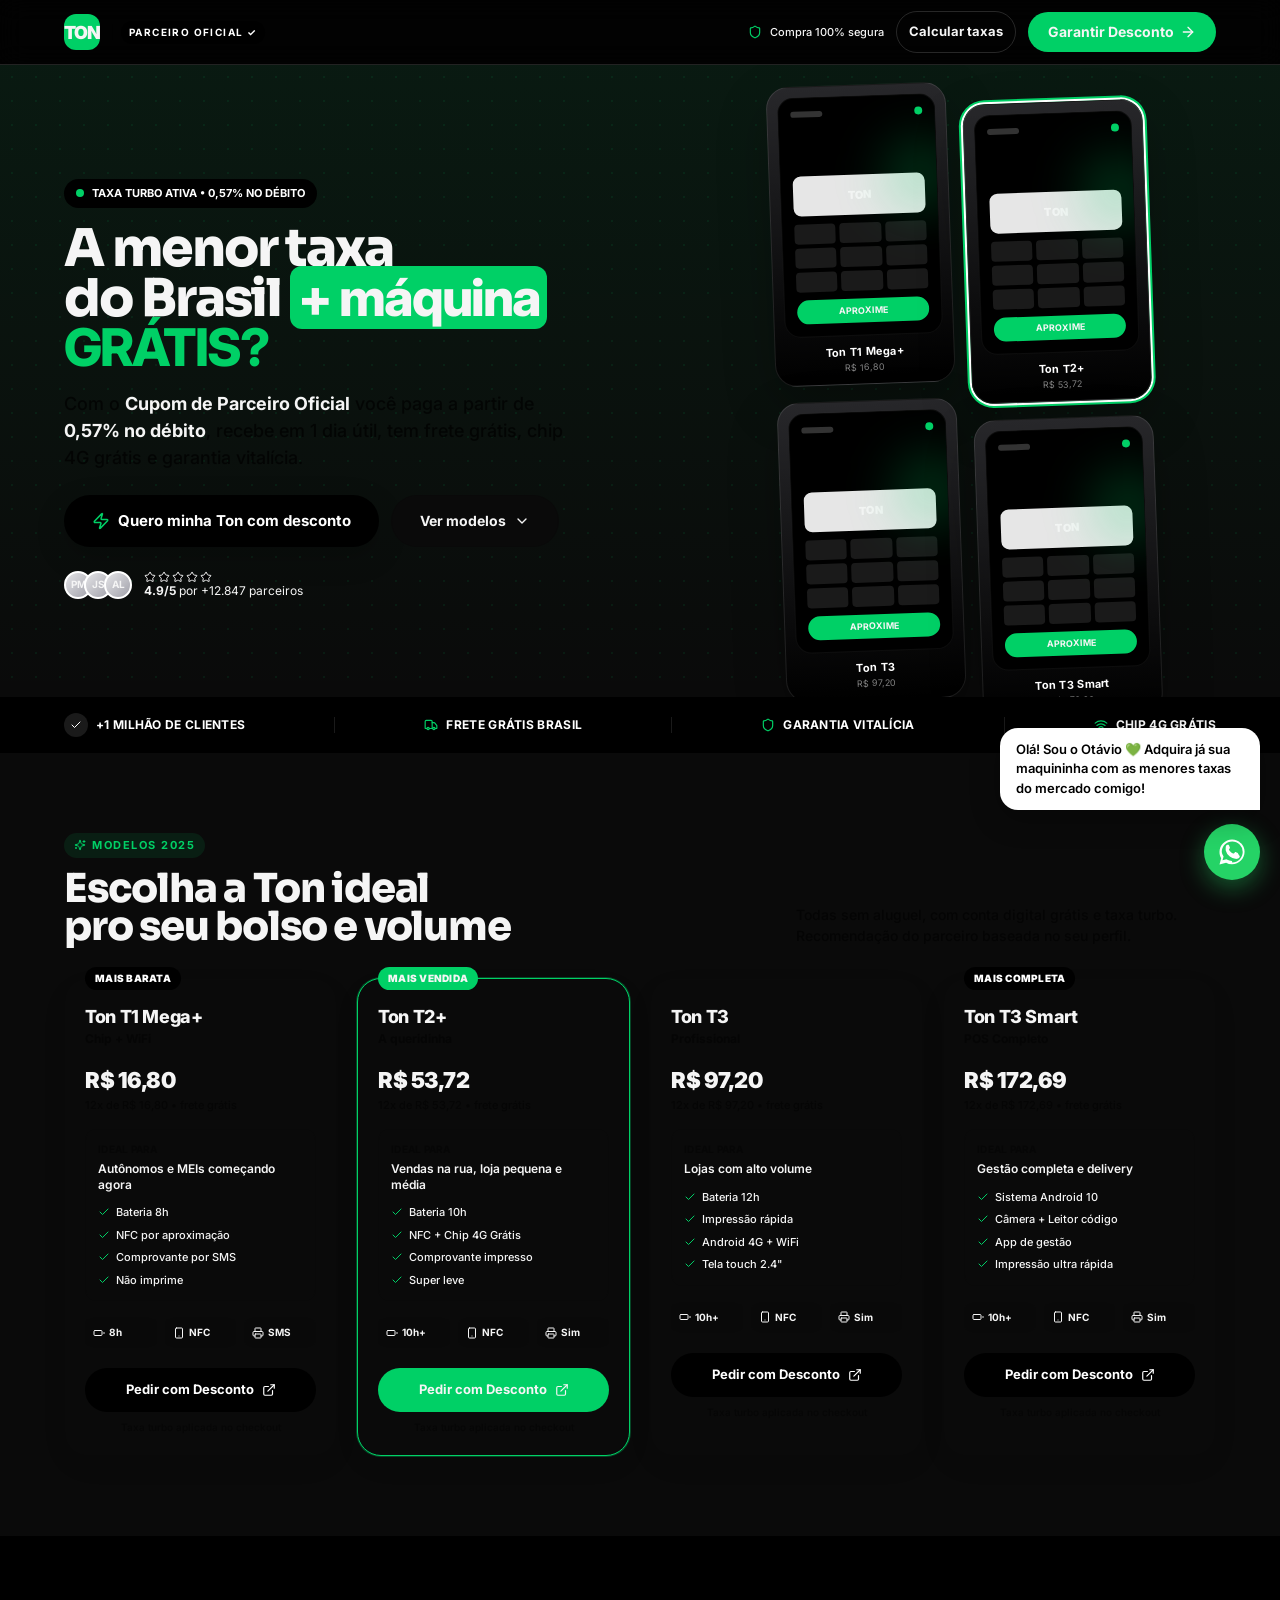
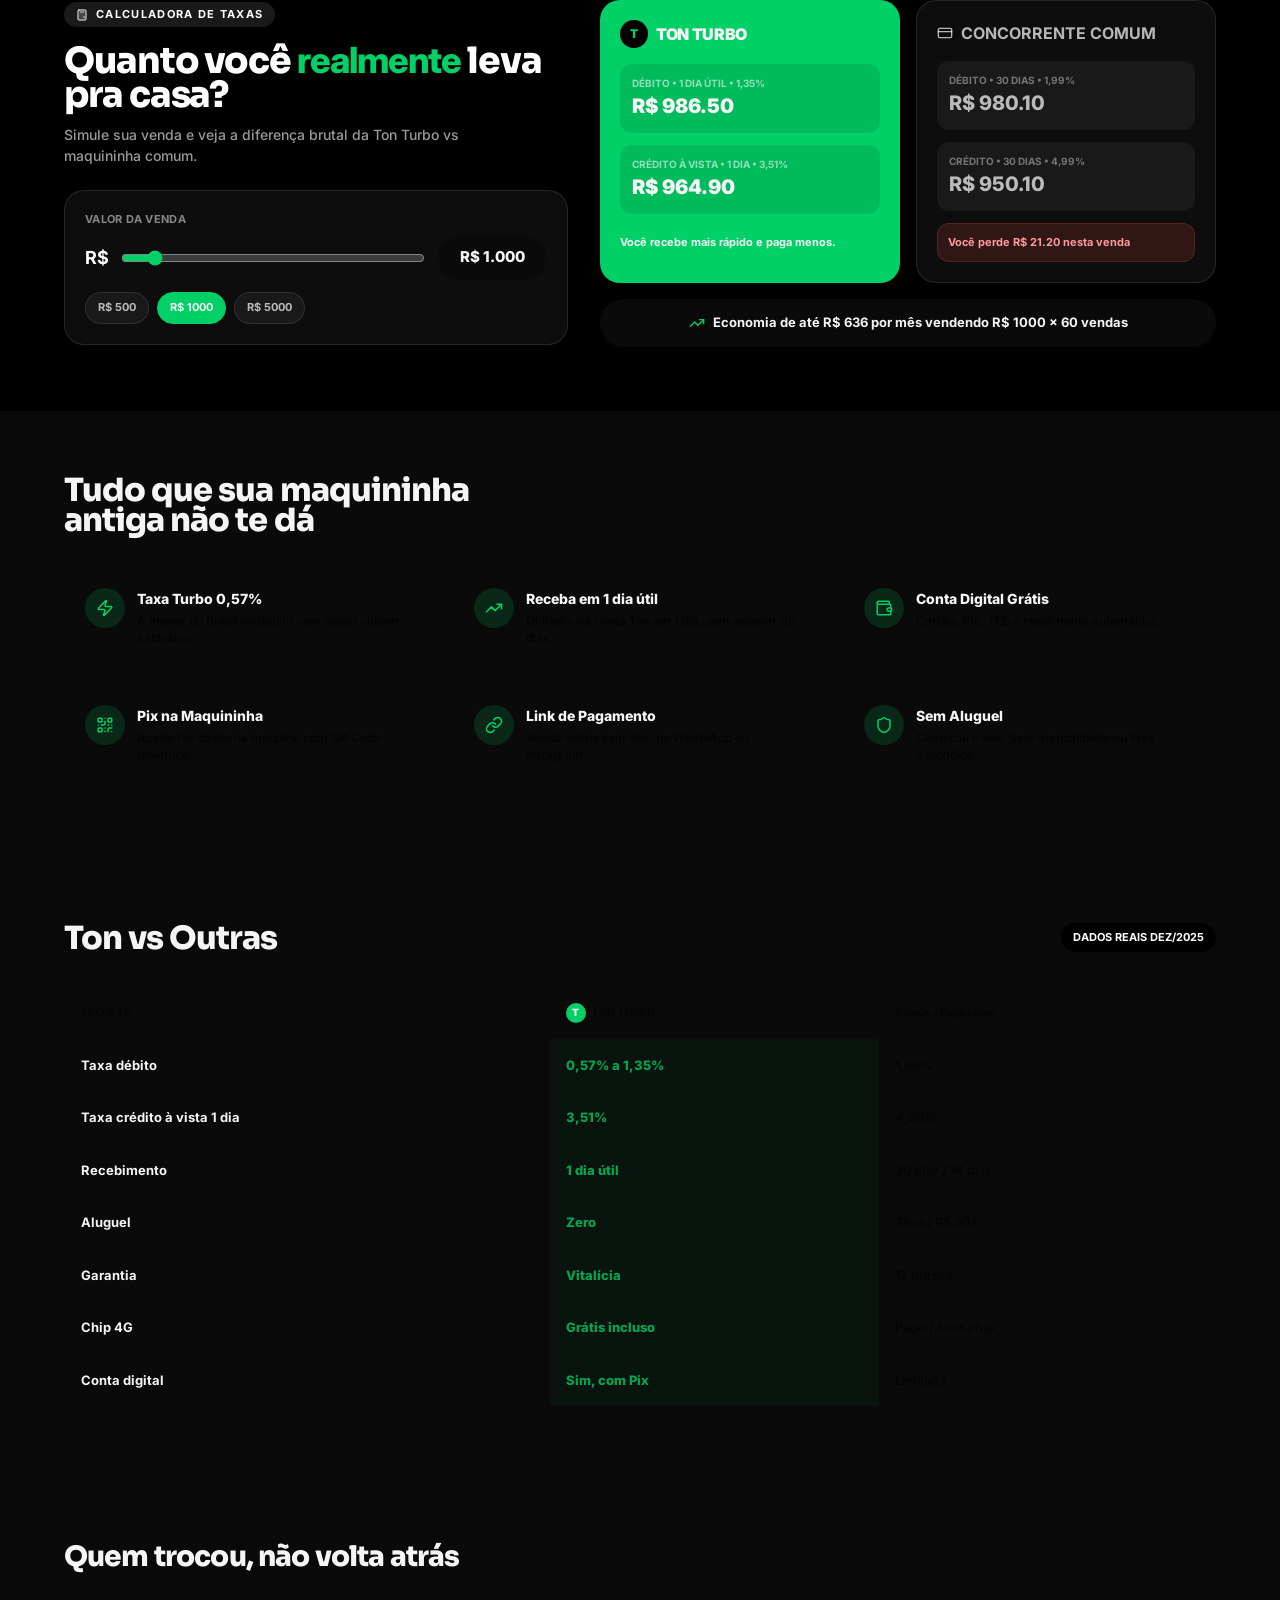
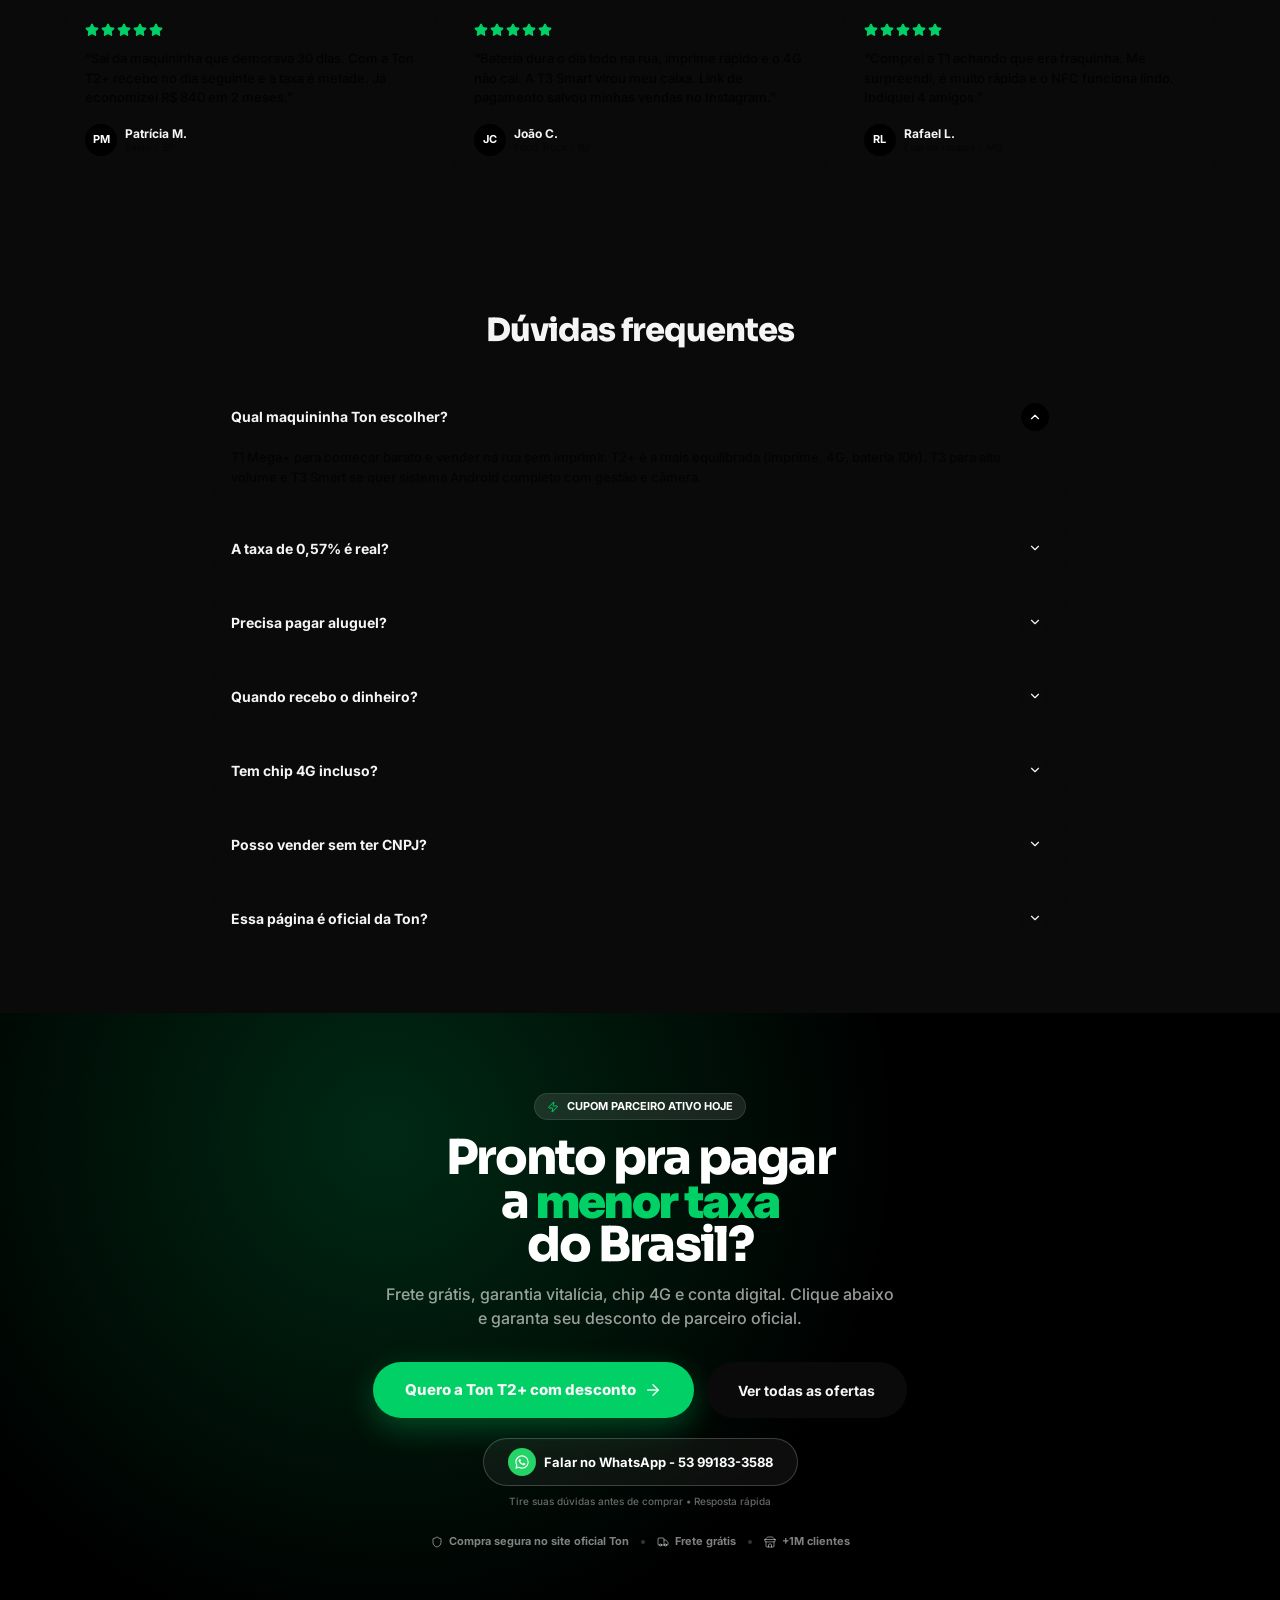
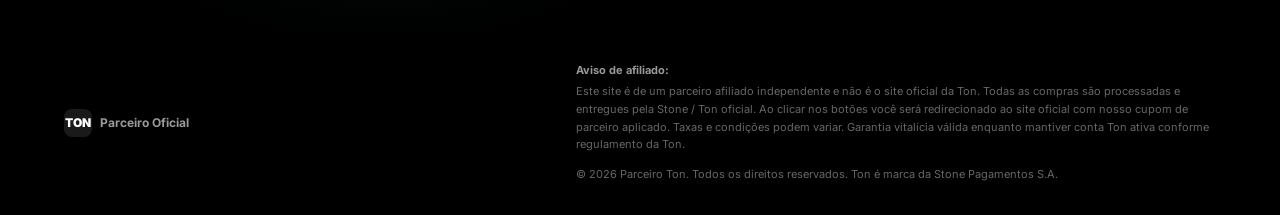
==== commit f0965dd9: "Update index.html" ====
--- a/index.html
+++ b/index.html
@@ -1910,6 +1910,74 @@
 
     gtag("config", "G-XMFL2P5PNK");
   </script>
+<style id="black-theme-override">
+    /* ===== TEMA PRETO - OVERRIDE MANTENDO ESTRUTURA ===== */
+    :root { color-scheme: dark; }
+    html, body {
+      background: #000 !important;
+      color: #f5f5f5 !important;
+    }
+    #root {
+      background: #000 !important;
+      color: #f5f5f5 !important;
+    }
+
+    /* Fundos claros viram preto/cinza escuro */
+    .bg-white { background-color: #0a0a0a !important; }
+    .bg-\[\#FBFBF9\] { background-color: #0a0a0a !important; }
+    .bg-\[\#F6F6F3\] { background-color: #101010 !important; }
+    .bg-\[\#fbfbf9\] { background-color: #0a0a0a !important; }
+    .bg-\[\#f6f6f3\] { background-color: #101010 !important; }
+    .bg-zinc-50, .bg-neutral-50, .bg-gray-50, .bg-stone-50 { background-color: #0a0a0a !important; }
+    .bg-zinc-100, .bg-neutral-100, .bg-gray-100 { background-color: #141414 !important; }
+
+    /* Mantém pretos já existentes */
+    .bg-\[\#101010\], .bg-\[\#0A0A0A\], .bg-\[\#111\], .bg-black {
+      background-color: #000 !important;
+    }
+
+    /* Textos escuros viram claros */
+    .text-black, .text-\[\#101010\], .text-zinc-900, .text-neutral-900, .text-gray-900,
+    .text-zinc-800, .text-neutral-800, .text-gray-800 {
+      color: #f5f5f5 !important;
+    }
+    .text-zinc-600, .text-neutral-600, .text-gray-600, .text-zinc-500, .text-neutral-500, .text-gray-500 {
+      color: #a1a1aa !important;
+    }
+    .text-zinc-700, .text-neutral-700 {
+      color: #d4d4d8 !important;
+    }
+
+    /* Bordas claras viram escuras */
+    .border-zinc-100, .border-neutral-100, .border-gray-100, .border-zinc-200, .border-neutral-200,
+    .border-black\/10, .border-\[rgba\(0\,0\,0\,.1\)\] {
+      border-color: #222 !important;
+    }
+    .border-black\/\[0\.08\] { border-color: #222 !important; }
+
+    /* Header sticky - deixa preto translúcido */
+    header.sticky {
+      background: rgba(0,0,0,0.8) !important;
+      backdrop-filter: blur(12px) !important;
+      border-color: #222 !important;
+    }
+
+    /* Mantém verdes da Ton intactos - não sobrescreve bg-[#00D066], bg-[#00bf5e] */
+    
+    /* Inputs e cards */
+    input, textarea, select {
+      background: #141414 !important;
+      color: #f5f5f5 !important;
+      border-color: #222 !important;
+    }
+    input::placeholder { color: #71717a !important; }
+
+    /* Scrollbar dark */
+    ::-webkit-scrollbar { width: 8px; }
+    ::-webkit-scrollbar-track { background: #000; }
+    ::-webkit-scrollbar-thumb { background: #222; border-radius: 4px; }
+    ::-webkit-scrollbar-thumb:hover { background: #333; }
+</style>
 </head>
 
 <body>
@@ -14363,9 +14431,9 @@
         link.dataset.calculatorLink = "true";
         link.textContent = "Calcular taxas";
         link.style.cssText =
-          "border:1px solid rgba(0,0,0,.1);color:#101010;font-weight:700;font-size:13px;padding:10px 12px;border-radius:999px;white-space:nowrap;transition:background-color .2s";
+          "border:1px solid rgba(255,255,255,.15);color:#f5f5f5;font-weight:700;font-size:13px;padding:10px 12px;border-radius:999px;white-space:nowrap;transition:background-color .2s";
         link.onmouseenter = function () {
-          link.style.backgroundColor = "rgba(0,0,0,.05)";
+          link.style.backgroundColor = "rgba(255,255,255,.08)";
         };
         link.onmouseleave = function () {
           link.style.backgroundColor = "transparent";
@@ -14381,4 +14449,4 @@
   </script>
 </body>
 
-</html>+</html>
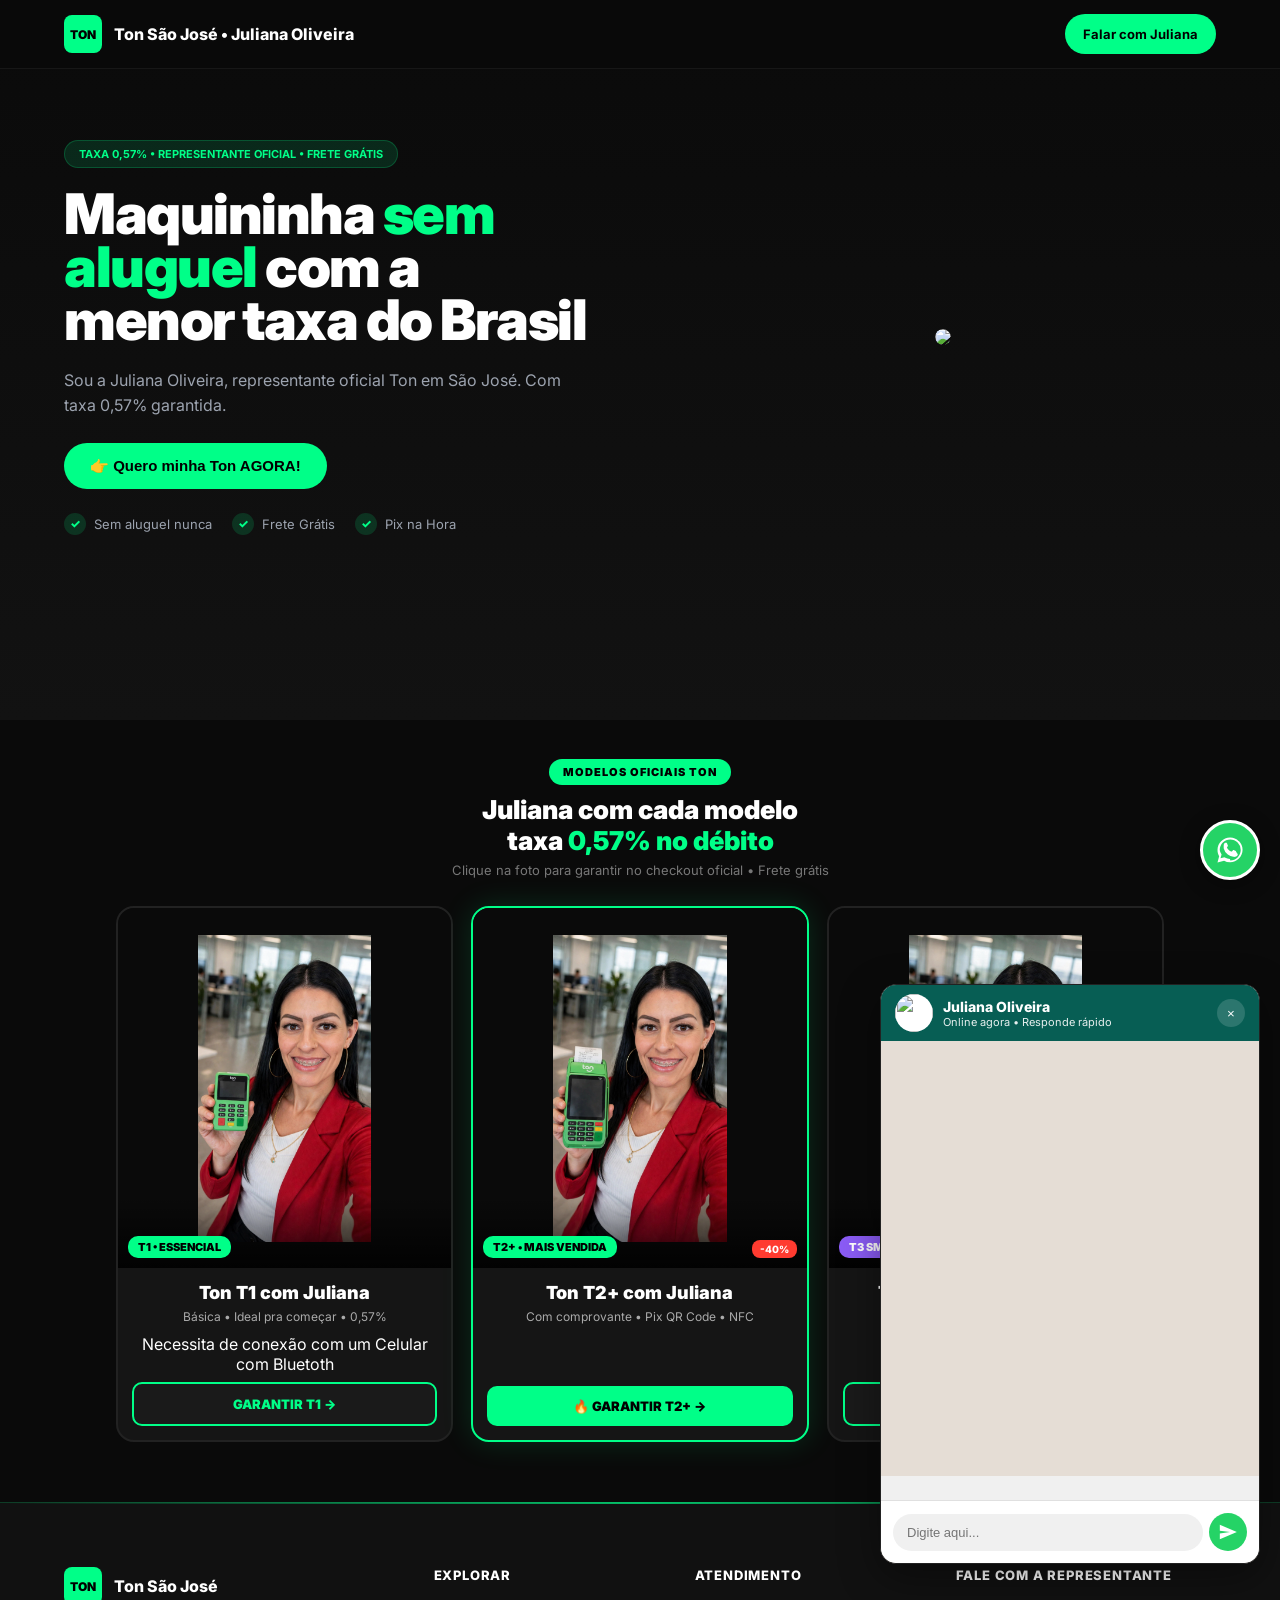
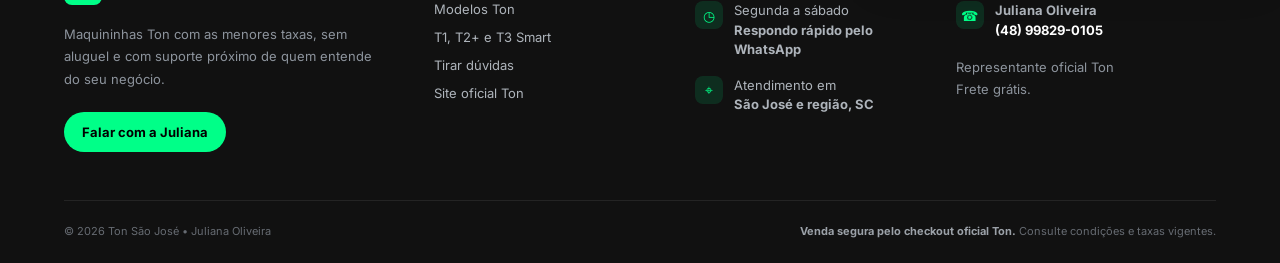
==== commit 2901a9a4: "Update index.html" ====
--- a/index.html
+++ b/index.html
@@ -1,14452 +1,785 @@
 <!doctype html>
 <html lang="pt-BR">
-
 <head>
-  <meta charset="UTF-8" />
-  <meta name="viewport" content="width=device-width, initial-scale=1" />
-  <title>Maquina de Cartão Ton - Otávio Renan - Representante oficial</title>
-  <link rel="icon" type="img/png" href="favicon-ton.png" />
-  <style>
-    *,
-    :after,
-    :before {
-      --tw-border-spacing-x: 0;
-      --tw-border-spacing-y: 0;
-      --tw-translate-x: 0;
-      --tw-translate-y: 0;
-      --tw-rotate: 0;
-      --tw-skew-x: 0;
-      --tw-skew-y: 0;
-      --tw-scale-x: 1;
-      --tw-scale-y: 1;
-      --tw-pan-x: ;
-      --tw-pan-y: ;
-      --tw-pinch-zoom: ;
-      --tw-scroll-snap-strictness: proximity;
-      --tw-gradient-from-position: ;
-      --tw-gradient-via-position: ;
-      --tw-gradient-to-position: ;
-      --tw-ordinal: ;
-      --tw-slashed-zero: ;
-      --tw-numeric-figure: ;
-      --tw-numeric-spacing: ;
-      --tw-numeric-fraction: ;
-      --tw-ring-inset: ;
-      --tw-ring-offset-width: 0px;
-      --tw-ring-offset-color: #fff;
-      --tw-ring-color: rgba(59, 130, 246, 0.5);
-      --tw-ring-offset-shadow: 0 0 #0000;
-      --tw-ring-shadow: 0 0 #0000;
-      --tw-shadow: 0 0 #0000;
-      --tw-shadow-colored: 0 0 #0000;
-      --tw-blur: ;
-      --tw-brightness: ;
-      --tw-contrast: ;
-      --tw-grayscale: ;
-      --tw-hue-rotate: ;
-      --tw-invert: ;
-      --tw-saturate: ;
-      --tw-sepia: ;
-      --tw-drop-shadow: ;
-      --tw-backdrop-blur: ;
-      --tw-backdrop-brightness: ;
-      --tw-backdrop-contrast: ;
-      --tw-backdrop-grayscale: ;
-      --tw-backdrop-hue-rotate: ;
-      --tw-backdrop-invert: ;
-      --tw-backdrop-opacity: ;
-      --tw-backdrop-saturate: ;
-      --tw-backdrop-sepia: ;
-      --tw-contain-size: ;
-      --tw-contain-layout: ;
-      --tw-contain-paint: ;
-      --tw-contain-style:
-      ;
-    }
-
-    ::backdrop {
-      --tw-border-spacing-x: 0;
-      --tw-border-spacing-y: 0;
-      --tw-translate-x: 0;
-      --tw-translate-y: 0;
-      --tw-rotate: 0;
-      --tw-skew-x: 0;
-      --tw-skew-y: 0;
-      --tw-scale-x: 1;
-      --tw-scale-y: 1;
-      --tw-pan-x: ;
-      --tw-pan-y: ;
-      --tw-pinch-zoom: ;
-      --tw-scroll-snap-strictness: proximity;
-      --tw-gradient-from-position: ;
-      --tw-gradient-via-position: ;
-      --tw-gradient-to-position: ;
-      --tw-ordinal: ;
-      --tw-slashed-zero: ;
-      --tw-numeric-figure: ;
-      --tw-numeric-spacing: ;
-      --tw-numeric-fraction: ;
-      --tw-ring-inset: ;
-      --tw-ring-offset-width: 0px;
-      --tw-ring-offset-color: #fff;
-      --tw-ring-color: rgba(59, 130, 246, 0.5);
-      --tw-ring-offset-shadow: 0 0 #0000;
-      --tw-ring-shadow: 0 0 #0000;
-      --tw-shadow: 0 0 #0000;
-      --tw-shadow-colored: 0 0 #0000;
-      --tw-blur: ;
-      --tw-brightness: ;
-      --tw-contrast: ;
-      --tw-grayscale: ;
-      --tw-hue-rotate: ;
-      --tw-invert: ;
-      --tw-saturate: ;
-      --tw-sepia: ;
-      --tw-drop-shadow: ;
-      --tw-backdrop-blur: ;
-      --tw-backdrop-brightness: ;
-      --tw-backdrop-contrast: ;
-      --tw-backdrop-grayscale: ;
-      --tw-backdrop-hue-rotate: ;
-      --tw-backdrop-invert: ;
-      --tw-backdrop-opacity: ;
-      --tw-backdrop-saturate: ;
-      --tw-backdrop-sepia: ;
-      --tw-contain-size: ;
-      --tw-contain-layout: ;
-      --tw-contain-paint: ;
-      --tw-contain-style:
-      ;
-    }
-
-    /*! tailwindcss v3.4.18 | MIT License | https://tailwindcss.com*/
-    *,
-    :after,
-    :before {
-      box-sizing: border-box;
-      border: 0 solid #e5e7eb;
-    }
-
-    :after,
-    :before {
-      --tw-content: "";
-    }
-
-    :host,
-    html {
-      line-height: 1.5;
-      -webkit-text-size-adjust: 100%;
-      -moz-tab-size: 4;
-      -o-tab-size: 4;
-      tab-size: 4;
-      font-family:
-        ui-sans-serif,
-        system-ui,
-        sans-serif,
-        Apple Color Emoji,
-        Segoe UI Emoji,
-        Segoe UI Symbol,
-        Noto Color Emoji;
-      font-feature-settings: normal;
-      font-variation-settings: normal;
-      -webkit-tap-highlight-color: transparent;
-    }
-
-    body {
-      line-height: inherit;
-    }
-
-    hr {
-      height: 0;
-      color: inherit;
-      border-top-width: 1px;
-    }
-
-    abbr:where([title]) {
-      -webkit-text-decoration: underline dotted;
-      text-decoration: underline dotted;
-    }
-
-    h1,
-    h2,
-    h3,
-    h4,
-    h5,
-    h6 {
-      font-size: inherit;
-      font-weight: inherit;
-    }
-
-    a {
-      color: inherit;
-      text-decoration: inherit;
-    }
-
-    b,
-    strong {
-      font-weight: bolder;
-    }
-
-    code,
-    kbd,
-    pre,
-    samp {
-      font-family:
-        ui-monospace,
-        SFMono-Regular,
-        Menlo,
-        Monaco,
-        Consolas,
-        Liberation Mono,
-        Courier New,
-        monospace;
-      font-feature-settings: normal;
-      font-variation-settings: normal;
-      font-size: 1em;
-    }
-
-    small {
-      font-size: 80%;
-    }
-
-    sub,
-    sup {
-      font-size: 75%;
-      line-height: 0;
-      position: relative;
-      vertical-align: baseline;
-    }
-
-    sub {
-      bottom: -0.25em;
-    }
-
-    sup {
-      top: -0.5em;
-    }
-
-    table {
-      text-indent: 0;
-      border-color: inherit;
-      border-collapse: collapse;
-    }
-
-    button,
-    input,
-    optgroup,
-    select,
-    textarea {
-      font-family: inherit;
-      font-feature-settings: inherit;
-      font-variation-settings: inherit;
-      font-size: 100%;
-      font-weight: inherit;
-      line-height: inherit;
-      letter-spacing: inherit;
-      color: inherit;
-      margin: 0;
-      padding: 0;
-    }
-
-    button,
-    select {
-      text-transform: none;
-    }
-
-    button,
-    input:where([type="button"]),
-    input:where([type="reset"]),
-    input:where([type="submit"]) {
-      -webkit-appearance: button;
-      background-color: transparent;
-      background-image: none;
-    }
-
-    :-moz-focusring {
-      outline: auto;
-    }
-
-    :-moz-ui-invalid {
-      box-shadow: none;
-    }
-
-    progress {
-      vertical-align: baseline;
-    }
-
-    ::-webkit-inner-spin-button,
-    ::-webkit-outer-spin-button {
-      height: auto;
-    }
-
-    [type="search"] {
-      -webkit-appearance: textfield;
-      outline-offset: -2px;
-    }
-
-    ::-webkit-search-decoration {
-      -webkit-appearance: none;
-    }
-
-    ::-webkit-file-upload-button {
-      -webkit-appearance: button;
-      font: inherit;
-    }
-
-    summary {
-      display: list-item;
-    }
-
-    blockquote,
-    dd,
-    dl,
-    figure,
-    h1,
-    h2,
-    h3,
-    h4,
-    h5,
-    h6,
-    hr,
-    p,
-    pre {
-      margin: 0;
-    }
-
-    fieldset {
-      margin: 0;
-    }
-
-    fieldset,
-    legend {
-      padding: 0;
-    }
-
-    menu,
-    ol,
-    ul {
-      list-style: none;
-      margin: 0;
-      padding: 0;
-    }
-
-    dialog {
-      padding: 0;
-    }
-
-    textarea {
-      resize: vertical;
-    }
-
-    input::-moz-placeholder,
-    textarea::-moz-placeholder {
-      opacity: 1;
-      color: #9ca3af;
-    }
-
-    input::placeholder,
-    textarea::placeholder {
-      opacity: 1;
-      color: #9ca3af;
-    }
-
-    [role="button"],
-    button {
-      cursor: pointer;
-    }
-
-    :disabled {
-      cursor: default;
-    }
-
-    audio,
-    canvas,
-    embed,
-    iframe,
-    img,
-    object,
-    svg,
-    video {
-      display: block;
-      vertical-align: middle;
-    }
-
-    img,
-    video {
-      max-width: 100%;
-      height: auto;
-    }
-
-    [hidden]:where(:not([hidden="until-found"])) {
-      display: none;
-    }
-
-    .pointer-events-none {
-      pointer-events: none;
-    }
-
-    .fixed {
-      position: fixed;
-    }
-
-    .absolute {
-      position: absolute;
-    }
-
-    .relative {
-      position: relative;
-    }
-
-    .sticky {
-      position: sticky;
-    }
-
-    .inset-0 {
-      inset: 0;
-    }
-
-    .-right-6 {
-      right: -1.5rem;
-    }
-
-    .-top-3 {
-      top: -0.75rem;
-    }
-
-    .bottom-4 {
-      bottom: 1rem;
-    }
-
-    .left-0 {
-      left: 0;
-    }
-
-    .left-4 {
-      left: 1rem;
-    }
-
-    .left-5 {
-      left: 1.25rem;
-    }
-
-    .left-\[66px\] {
-      left: 66px;
-    }
-
-    .right-4 {
-      right: 1rem;
-    }
-
-    .top-0 {
-      top: 0;
-    }
-
-    .top-1\/2 {
-      top: 50%;
-    }
-
-    .top-10 {
-      top: 2.5rem;
-    }
-
-    .-z-10 {
-      z-index: -10;
-    }
-
-    .z-10 {
-      z-index: 10;
-    }
-
-    .z-40 {
-      z-index: 40;
-    }
-
-    .z-\[70\] {
-      z-index: 70;
-    }
-
-    .mx-auto {
-      margin-left: auto;
-      margin-right: auto;
-    }
-
-    .mb-4 {
-      margin-bottom: 1rem;
-    }
-
-    .mb-8 {
-      margin-bottom: 2rem;
-    }
-
-    .mt-1 {
-      margin-top: 0.25rem;
-    }
-
-    .mt-2 {
-      margin-top: 0.5rem;
-    }
-
-    .mt-3 {
-      margin-top: 0.75rem;
-    }
-
-    .mt-4 {
-      margin-top: 1rem;
-    }
-
-    .mt-5 {
-      margin-top: 1.25rem;
-    }
-
-    .mt-6 {
-      margin-top: 1.5rem;
-    }
-
-    .mt-8 {
-      margin-top: 2rem;
-    }
-
-    .flex {
-      display: flex;
-    }
-
-    .inline-flex {
-      display: inline-flex;
-    }
-
-    .table {
-      display: table;
-    }
-
-    .grid {
-      display: grid;
-    }
-
-    .hidden {
-      display: none;
-    }
-
-    .h-1 {
-      height: 0.25rem;
-    }
-
-    .h-1\.5 {
-      height: 0.375rem;
-    }
-
-    .h-10 {
-      height: 2.5rem;
-    }
-
-    .h-11 {
-      height: 2.75rem;
-    }
-
-    .h-12 {
-      height: 3rem;
-    }
-
-    .h-2 {
-      height: 0.5rem;
-    }
-
-    .h-20 {
-      height: 5rem;
-    }
-
-    .h-4 {
-      height: 1rem;
-    }
-
-    .h-5 {
-      height: 1.25rem;
-    }
-
-    .h-6 {
-      height: 1.5rem;
-    }
-
-    .h-7 {
-      height: 1.75rem;
-    }
-
-    .h-8 {
-      height: 2rem;
-    }
-
-    .h-9 {
-      height: 2.25rem;
-    }
-
-    .h-\[200px\] {
-      height: 200px;
-    }
-
-    .h-\[420px\] {
-      height: 420px;
-    }
-
-    .h-\[44px\] {
-      height: 44px;
-    }
-
-    .h-\[460px\] {
-      height: 460px;
-    }
-
-    .h-\[48px\] {
-      height: 48px;
-    }
-
-    .h-\[52px\] {
-      height: 52px;
-    }
-
-    .h-\[56px\] {
-      height: 56px;
-    }
-
-    .h-\[64px\] {
-      height: 64px;
-    }
-
-    .min-h-screen {
-      min-height: 100vh;
-    }
-
-    .w-1 {
-      width: 0.25rem;
-    }
-
-    .w-10 {
-      width: 2.5rem;
-    }
-
-    .w-2 {
-      width: 0.5rem;
-    }
-
-    .w-20 {
-      width: 5rem;
-    }
-
-    .w-5 {
-      width: 1.25rem;
-    }
-
-    .w-6 {
-      width: 1.5rem;
-    }
-
-    .w-7 {
-      width: 1.75rem;
-    }
-
-    .w-8 {
-      width: 2rem;
-    }
-
-    .w-9 {
-      width: 2.25rem;
-    }
-
-    .w-\[148px\] {
-      width: 148px;
-    }
-
-    .w-\[420px\] {
-      width: 420px;
-    }
-
-    .w-\[56px\] {
-      width: 56px;
-    }
-
-    .w-\[92vw\] {
-      width: 92vw;
-    }
-
-    .w-full {
-      width: 100%;
-    }
-
-    .w-px {
-      width: 1px;
-    }
-
-    .min-w-\[110px\] {
-      min-width: 110px;
-    }
-
-    .max-w-\[1200px\] {
-      max-width: 1200px;
-    }
-
-    .max-w-\[420px\] {
-      max-width: 420px;
-    }
-
-    .max-w-\[520px\] {
-      max-width: 520px;
-    }
-
-    .max-w-\[640px\] {
-      max-width: 640px;
-    }
-
-    .max-w-\[80\%\] {
-      max-width: 80%;
-    }
-
-    .max-w-\[900px\] {
-      max-width: 900px;
-    }
-
-    .flex-1 {
-      flex: 1 1 0%;
-    }
-
-    .shrink-0 {
-      flex-shrink: 0;
-    }
-
-    .-translate-x-1 {
-      --tw-translate-x: -0.25rem;
-    }
-
-    .-translate-x-1,
-    .-translate-y-1\/2 {
-      transform: translate(var(--tw-translate-x), var(--tw-translate-y)) rotate(var(--tw-rotate)) skewX(var(--tw-skew-x)) skewY(var(--tw-skew-y)) scaleX(var(--tw-scale-x)) scaleY(var(--tw-scale-y));
-    }
-
-    .-translate-y-1\/2 {
-      --tw-translate-y: -50%;
-    }
-
-    .translate-x-1 {
-      --tw-translate-x: 0.25rem;
-    }
-
-    .translate-x-1,
-    .translate-y-6 {
-      transform: translate(var(--tw-translate-x), var(--tw-translate-y)) rotate(var(--tw-rotate)) skewX(var(--tw-skew-x)) skewY(var(--tw-skew-y)) scaleX(var(--tw-scale-x)) scaleY(var(--tw-scale-y));
-    }
-
-    .translate-y-6 {
-      --tw-translate-y: 1.5rem;
-    }
-
-    .rotate-180 {
-      --tw-rotate: 180deg;
-    }
-
-    .rotate-180,
-    .rotate-45 {
-      transform: translate(var(--tw-translate-x), var(--tw-translate-y)) rotate(var(--tw-rotate)) skewX(var(--tw-skew-x)) skewY(var(--tw-skew-y)) scaleX(var(--tw-scale-x)) scaleY(var(--tw-scale-y));
-    }
-
-    .rotate-45 {
-      --tw-rotate: 45deg;
-    }
-
-    .rotate-\[-2deg\] {
-      --tw-rotate: -2deg;
-    }
-
-    .rotate-\[-2deg\],
-    .transform {
-      transform: translate(var(--tw-translate-x), var(--tw-translate-y)) rotate(var(--tw-rotate)) skewX(var(--tw-skew-x)) skewY(var(--tw-skew-y)) scaleX(var(--tw-scale-x)) scaleY(var(--tw-scale-y));
-    }
-
-    .animate-\[in_0\.2s_ease\] {
-      animation: in 0.2s ease;
-    }
-
-    .animate-\[whatsapp-pulse_2s_cubic-bezier\(0\.4\2c 0\2c 0\.6\2c 1\)_infinite\] {
-      animation: whatsapp-pulse 2s cubic-bezier(0.4, 0, 0.6, 1) infinite;
-    }
-
-    .animate-\[whatsapp-pulse_2s_cubic-bezier\(0\.4\2c 0\2c 0\.6\2c 1\)_infinite_0\.4s\] {
-      animation: whatsapp-pulse 2s cubic-bezier(0.4, 0, 0.6, 1) 0.4s infinite;
-    }
-
-    @keyframes pulse {
-      50% {
-        opacity: 0.5;
-      }
-    }
-
-    .animate-pulse {
-      animation: pulse 2s cubic-bezier(0.4, 0, 0.6, 1) infinite;
-    }
-
-    .grid-cols-2 {
-      grid-template-columns: repeat(2, minmax(0, 1fr));
-    }
-
-    .grid-cols-3 {
-      grid-template-columns: repeat(3, minmax(0, 1fr));
-    }
-
-    .flex-col {
-      flex-direction: column;
-    }
-
-    .flex-wrap {
-      flex-wrap: wrap;
-    }
-
-    .place-items-center {
-      place-items: center;
-    }
-
-    .items-start {
-      align-items: flex-start;
-    }
-
-    .items-end {
-      align-items: flex-end;
-    }
-
-    .items-center {
-      align-items: center;
-    }
-
-    .justify-start {
-      justify-content: flex-start;
-    }
-
-    .justify-end {
-      justify-content: flex-end;
-    }
-
-    .justify-center {
-      justify-content: center;
-    }
-
-    .justify-between {
-      justify-content: space-between;
-    }
-
-    .gap-0\.5 {
-      gap: 0.125rem;
-    }
-
-    .gap-1 {
-      gap: 0.25rem;
-    }
-
-    .gap-1\.5 {
-      gap: 0.375rem;
-    }
-
-    .gap-2 {
-      gap: 0.5rem;
-    }
-
-    .gap-2\.5 {
-      gap: 0.625rem;
-    }
-
-    .gap-3 {
-      gap: 0.75rem;
-    }
-
-    .gap-4 {
-      gap: 1rem;
-    }
-
-    .gap-8 {
-      gap: 2rem;
-    }
-
-    .-space-x-2> :not([hidden])~ :not([hidden]) {
-      --tw-space-x-reverse: 0;
-      margin-right: calc(-0.5rem * var(--tw-space-x-reverse));
-      margin-left: calc(-0.5rem * (1 - var(--tw-space-x-reverse)));
-    }
-
-    .space-y-2> :not([hidden])~ :not([hidden]) {
-      --tw-space-y-reverse: 0;
-      margin-top: calc(0.5rem * (1 - var(--tw-space-y-reverse)));
-      margin-bottom: calc(0.5rem * var(--tw-space-y-reverse));
-    }
-
-    .space-y-3> :not([hidden])~ :not([hidden]) {
-      --tw-space-y-reverse: 0;
-      margin-top: calc(0.75rem * (1 - var(--tw-space-y-reverse)));
-      margin-bottom: calc(0.75rem * var(--tw-space-y-reverse));
-    }
-
-    .overflow-hidden {
-      overflow: hidden;
-    }
-
-    .overflow-x-auto {
-      overflow-x: auto;
-    }
-
-    .overflow-y-auto {
-      overflow-y: auto;
-    }
-
-    .whitespace-nowrap {
-      white-space: nowrap;
-    }
-
-    .rounded {
-      border-radius: 0.25rem;
-    }
-
-    .rounded-\[12px\] {
-      border-radius: 12px;
-    }
-
-    .rounded-\[16px\] {
-      border-radius: 16px;
-    }
-
-    .rounded-\[20px\] {
-      border-radius: 20px;
-    }
-
-    .rounded-\[22px\] {
-      border-radius: 22px;
-    }
-
-    .rounded-\[24px\] {
-      border-radius: 24px;
-    }
-
-    .rounded-full {
-      border-radius: 9999px;
-    }
-
-    .rounded-lg {
-      border-radius: 0.5rem;
-    }
-
-    .rounded-xl {
-      border-radius: 0.75rem;
-    }
-
-    .rounded-bl-\[4px\] {
-      border-bottom-left-radius: 4px;
-    }
-
-    .rounded-br-\[4px\] {
-      border-bottom-right-radius: 4px;
-    }
-
-    .border {
-      border-width: 1px;
-    }
-
-    .border-2 {
-      border-width: 2px;
-    }
-
-    .border-y {
-      border-top-width: 1px;
-    }
-
-    .border-b,
-    .border-y {
-      border-bottom-width: 1px;
-    }
-
-    .border-t {
-      border-top-width: 1px;
-    }
-
-    .border-\[\#00D066\] {
-      --tw-border-opacity: 1;
-      border-color: rgb(0 208 102 / var(--tw-border-opacity, 1));
-    }
-
-    .border-\[\#ff4d4d\]\/20 {
-      border-color: rgba(255, 77, 77, 0.2);
-    }
-
-    .border-black {
-      --tw-border-opacity: 1;
-      border-color: rgb(0 0 0 / var(--tw-border-opacity, 1));
-    }
-
-    .border-black\/10 {
-      border-color: rgba(0, 0, 0, 0.1);
-    }
-
-    .border-black\/5 {
-      border-color: rgba(0, 0, 0, 0.05);
-    }
-
-    .border-white {
-      --tw-border-opacity: 1;
-      border-color: rgb(255 255 255 / var(--tw-border-opacity, 1));
-    }
-
-    .border-white\/10 {
-      border-color: hsla(0, 0%, 100%, 0.1);
-    }
-
-    .border-white\/20 {
-      border-color: hsla(0, 0%, 100%, 0.2);
-    }
-
-    .border-white\/5 {
-      border-color: hsla(0, 0%, 100%, 0.05);
-    }
-
-    .bg-\[\#00D066\] {
-      --tw-bg-opacity: 1;
-      background-color: rgb(0 208 102 / var(--tw-bg-opacity, 1));
-    }
-
-    .bg-\[\#00D066\]\/10 {
-      background-color: rgba(0, 208, 102, 0.1);
-    }
-
-    .bg-\[\#00D066\]\/15 {
-      background-color: rgba(0, 208, 102, 0.15);
-    }
-
-    .bg-\[\#00D066\]\/20 {
-      background-color: rgba(0, 208, 102, 0.2);
-    }
-
-    .bg-\[\#00D066\]\/5 {
-      background-color: rgba(0, 208, 102, 0.05);
-    }
-
-    .bg-\[\#0A0A0A\] {
-      --tw-bg-opacity: 1;
-      background-color: rgb(10 10 10 / var(--tw-bg-opacity, 1));
-    }
-
-    .bg-\[\#101010\] {
-      --tw-bg-opacity: 1;
-      background-color: rgb(16 16 16 / var(--tw-bg-opacity, 1));
-    }
-
-    .bg-\[\#111\] {
-      --tw-bg-opacity: 1;
-      background-color: rgb(17 17 17 / var(--tw-bg-opacity, 1));
-    }
-
-    .bg-\[\#25D366\] {
-      --tw-bg-opacity: 1;
-      background-color: rgb(37 211 102 / var(--tw-bg-opacity, 1));
-    }
-
-    .bg-\[\#25D366\]\/60 {
-      background-color: rgba(37, 211, 102, 0.6);
-    }
-
-    .bg-\[\#F6F6F3\] {
-      --tw-bg-opacity: 1;
-      background-color: rgb(246 246 243 / var(--tw-bg-opacity, 1));
-    }
-
-    .bg-\[\#FBFBF9\] {
-      --tw-bg-opacity: 1;
-      background-color: rgb(251 251 249 / var(--tw-bg-opacity, 1));
-    }
-
-    .bg-\[\#ff4d4d\]\/15 {
-      background-color: rgba(255, 77, 77, 0.15);
-    }
-
-    .bg-black {
-      --tw-bg-opacity: 1;
-      background-color: rgb(0 0 0 / var(--tw-bg-opacity, 1));
-    }
-
-    .bg-black\/10 {
-      background-color: rgba(0, 0, 0, 0.1);
-    }
-
-    .bg-black\/5 {
-      background-color: rgba(0, 0, 0, 0.05);
-    }
-
-    .bg-white {
-      --tw-bg-opacity: 1;
-      background-color: rgb(255 255 255 / var(--tw-bg-opacity, 1));
-    }
-
-    .bg-white\/10 {
-      background-color: hsla(0, 0%, 100%, 0.1);
-    }
-
-    .bg-white\/20 {
-      background-color: hsla(0, 0%, 100%, 0.2);
-    }
-
-    .bg-white\/5 {
-      background-color: hsla(0, 0%, 100%, 0.05);
-    }
-
-    .bg-white\/80 {
-      background-color: hsla(0, 0%, 100%, 0.8);
-    }
-
-    .bg-white\/90 {
-      background-color: hsla(0, 0%, 100%, 0.9);
-    }
-
-    .bg-\[radial-gradient\(circle_at_30\%_20\%\2c \#00D06633\2c transparent_50\%\)\] {
-      background-image: radial-gradient(circle at 30% 20%,
-          #00d06633,
-          transparent 50%);
-    }
-
-    .bg-gradient-to-b {
-      background-image: linear-gradient(to bottom, var(--tw-gradient-stops));
-    }
-
-    .bg-gradient-to-br {
-      background-image: linear-gradient(to bottom right,
-          var(--tw-gradient-stops));
-    }
-
-    .from-\[\#00D066\]\/\[0\.08\] {
-      --tw-gradient-from: rgba(0, 208, 102, 0.08) var(--tw-gradient-from-position);
-      --tw-gradient-to: rgba(0, 208, 102, 0) var(--tw-gradient-to-position);
-      --tw-gradient-stops: var(--tw-gradient-from), var(--tw-gradient-to);
-    }
-
-    .from-zinc-200 {
-      --tw-gradient-from: #e4e4e7 var(--tw-gradient-from-position);
-      --tw-gradient-to: hsla(240, 6%, 90%, 0) var(--tw-gradient-to-position);
-      --tw-gradient-stops: var(--tw-gradient-from), var(--tw-gradient-to);
-    }
-
-    .from-zinc-800 {
-      --tw-gradient-from: #27272a var(--tw-gradient-from-position);
-      --tw-gradient-to: rgba(39, 39, 42, 0) var(--tw-gradient-to-position);
-      --tw-gradient-stops: var(--tw-gradient-from), var(--tw-gradient-to);
-    }
-
-    .to-black {
-      --tw-gradient-to: #000 var(--tw-gradient-to-position);
-    }
-
-    .to-transparent {
-      --tw-gradient-to: transparent var(--tw-gradient-to-position);
-    }
-
-    .to-zinc-400 {
-      --tw-gradient-to: #a1a1aa var(--tw-gradient-to-position);
-    }
-
-    .fill-\[\#00D066\] {
-      fill: #00d066;
-    }
-
-    .fill-black {
-      fill: #000;
-    }
-
-    .p-2\.5 {
-      padding: 0.625rem;
-    }
-
-    .p-3 {
-      padding: 0.75rem;
-    }
-
-    .p-4 {
-      padding: 1rem;
-    }
-
-    .p-5 {
-      padding: 1.25rem;
-    }
-
-    .p-\[10px\] {
-      padding: 10px;
-    }
-
-    .px-2 {
-      padding-left: 0.5rem;
-      padding-right: 0.5rem;
-    }
-
-    .px-2\.5 {
-      padding-left: 0.625rem;
-      padding-right: 0.625rem;
-    }
-
-    .px-3 {
-      padding-left: 0.75rem;
-      padding-right: 0.75rem;
-    }
-
-    .px-3\.5 {
-      padding-left: 0.875rem;
-      padding-right: 0.875rem;
-    }
-
-    .px-4 {
-      padding-left: 1rem;
-      padding-right: 1rem;
-    }
-
-    .px-5 {
-      padding-left: 1.25rem;
-      padding-right: 1.25rem;
-    }
-
-    .px-6 {
-      padding-left: 1.5rem;
-      padding-right: 1.5rem;
-    }
-
-    .px-7 {
-      padding-left: 1.75rem;
-      padding-right: 1.75rem;
-    }
-
-    .px-8 {
-      padding-left: 2rem;
-      padding-right: 2rem;
-    }
-
-    .py-1 {
-      padding-top: 0.25rem;
-      padding-bottom: 0.25rem;
-    }
-
-    .py-1\.5 {
-      padding-top: 0.375rem;
-      padding-bottom: 0.375rem;
-    }
-
-    .py-12 {
-      padding-top: 3rem;
-      padding-bottom: 3rem;
-    }
-
-    .py-14 {
-      padding-top: 3.5rem;
-      padding-bottom: 3.5rem;
-    }
-
-    .py-2 {
-      padding-top: 0.5rem;
-      padding-bottom: 0.5rem;
-    }
-
-    .py-2\.5 {
-      padding-top: 0.625rem;
-      padding-bottom: 0.625rem;
-    }
-
-    .py-8 {
-      padding-top: 2rem;
-      padding-bottom: 2rem;
-    }
-
-    .pb-4 {
-      padding-bottom: 1rem;
-    }
-
-    .pb-8 {
-      padding-bottom: 2rem;
-    }
-
-    .pr-4 {
-      padding-right: 1rem;
-    }
-
-    .pt-10 {
-      padding-top: 2.5rem;
-    }
-
-    .pt-2 {
-      padding-top: 0.5rem;
-    }
-
-    .text-left {
-      text-align: left;
-    }
-
-    .text-center {
-      text-align: center;
-    }
-
-    .text-\[10px\] {
-      font-size: 10px;
-    }
-
-    .text-\[11px\] {
-      font-size: 11px;
-    }
-
-    .text-\[12px\] {
-      font-size: 12px;
-    }
-
-    .text-\[13px\] {
-      font-size: 13px;
-    }
-
-    .text-\[14px\] {
-      font-size: 14px;
-    }
-
-    .text-\[15px\] {
-      font-size: 15px;
-    }
-
-    .text-\[16px\] {
-      font-size: 16px;
-    }
-
-    .text-\[18px\] {
-      font-size: 18px;
-    }
-
-    .text-\[20px\] {
-      font-size: 20px;
-    }
-
-    .text-\[22px\] {
-      font-size: 22px;
-    }
-
-    .text-\[24px\] {
-      font-size: 24px;
-    }
-
-    .text-\[28px\] {
-      font-size: 28px;
-    }
-
-    .text-\[30px\] {
-      font-size: 30px;
-    }
-
-    .text-\[34px\] {
-      font-size: 34px;
-    }
-
-    .text-\[9px\] {
-      font-size: 9px;
-    }
-
-    .text-sm {
-      font-size: 0.875rem;
-      line-height: 1.25rem;
-    }
-
-    .font-\[800\] {
-      font-weight: 800;
-    }
-
-    .font-\[900\],
-    .font-black {
-      font-weight: 900;
-    }
-
-    .font-bold {
-      font-weight: 700;
-    }
-
-    .font-medium {
-      font-weight: 500;
-    }
-
-    .font-semibold {
-      font-weight: 600;
-    }
-
-    .leading-\[0\.95\] {
-      line-height: 0.95;
-    }
-
-    .leading-\[0\.9\] {
-      line-height: 0.9;
-    }
-
-    .leading-\[1\.3\] {
-      line-height: 1.3;
-    }
-
-    .leading-\[1\.4\] {
-      line-height: 1.4;
-    }
-
-    .leading-\[1\.5\] {
-      line-height: 1.5;
-    }
-
-    .leading-\[1\.6\] {
-      line-height: 1.6;
-    }
-
-    .leading-tight {
-      line-height: 1.25;
-    }
-
-    .tracking-\[-0\.02em\] {
-      letter-spacing: -0.02em;
-    }
-
-    .tracking-\[-0\.03em\] {
-      letter-spacing: -0.03em;
-    }
-
-    .tracking-\[-0\.04em\] {
-      letter-spacing: -0.04em;
-    }
-
-    .tracking-\[0\.12em\] {
-      letter-spacing: 0.12em;
-    }
-
-    .tracking-\[0\.14em\] {
-      letter-spacing: 0.14em;
-    }
-
-    .tracking-tighter {
-      letter-spacing: -0.05em;
-    }
-
-    .tracking-wide {
-      letter-spacing: 0.025em;
-    }
-
-    .text-\[\#00A650\] {
-      --tw-text-opacity: 1;
-      color: rgb(0 166 80 / var(--tw-text-opacity, 1));
-    }
-
-    .text-\[\#00D066\] {
-      --tw-text-opacity: 1;
-      color: rgb(0 208 102 / var(--tw-text-opacity, 1));
-    }
-
-    .text-\[\#101010\] {
-      --tw-text-opacity: 1;
-      color: rgb(16 16 16 / var(--tw-text-opacity, 1));
-    }
-
-    .text-\[\#ff9a9a\] {
-      --tw-text-opacity: 1;
-      color: rgb(255 154 154 / var(--tw-text-opacity, 1));
-    }
-
-    .text-black {
-      --tw-text-opacity: 1;
-      color: rgb(0 0 0 / var(--tw-text-opacity, 1));
-    }
-
-    .text-black\/30 {
-      color: rgba(0, 0, 0, 0.3);
-    }
-
-    .text-black\/40 {
-      color: rgba(0, 0, 0, 0.4);
-    }
-
-    .text-black\/50 {
-      color: rgba(0, 0, 0, 0.5);
-    }
-
-    .text-black\/60 {
-      color: rgba(0, 0, 0, 0.6);
-    }
-
-    .text-black\/70 {
-      color: rgba(0, 0, 0, 0.7);
-    }
-
-    .text-black\/80 {
-      color: rgba(0, 0, 0, 0.8);
-    }
-
-    .text-white {
-      --tw-text-opacity: 1;
-      color: rgb(255 255 255 / var(--tw-text-opacity, 1));
-    }
-
-    .text-white\/40 {
-      color: hsla(0, 0%, 100%, 0.4);
-    }
-
-    .text-white\/50 {
-      color: hsla(0, 0%, 100%, 0.5);
-    }
-
-    .text-white\/60 {
-      color: hsla(0, 0%, 100%, 0.6);
-    }
-
-    .text-white\/70 {
-      color: hsla(0, 0%, 100%, 0.7);
-    }
-
-    .accent-\[\#00D066\] {
-      accent-color: #00d066;
-    }
-
-    .opacity-0 {
-      opacity: 0;
-    }
-
-    .opacity-60 {
-      opacity: 0.6;
-    }
-
-    .shadow-\[0_10px_30px_rgba\(0\2c 0\2c 0\2c 0\.04\)\] {
-      --tw-shadow: 0 10px 30px rgba(0, 0, 0, 0.04);
-      --tw-shadow-colored: 0 10px 30px var(--tw-shadow-color);
-      box-shadow:
-        var(--tw-ring-offset-shadow, 0 0 #0000),
-        var(--tw-ring-shadow, 0 0 #0000), var(--tw-shadow);
-    }
-
-    .shadow-\[0_10px_30px_rgba\(0\2c 0\2c 0\2c 0\.2\)\] {
-      --tw-shadow: 0 10px 30px rgba(0, 0, 0, 0.2);
-      --tw-shadow-colored: 0 10px 30px var(--tw-shadow-color);
-      box-shadow:
-        var(--tw-ring-offset-shadow, 0 0 #0000),
-        var(--tw-ring-shadow, 0 0 #0000), var(--tw-shadow);
-    }
-
-    .shadow-\[0_10px_30px_rgba\(0\2c 208\2c 102\2c 0\.3\)\] {
-      --tw-shadow: 0 10px 30px rgba(0, 208, 102, 0.3);
-      --tw-shadow-colored: 0 10px 30px var(--tw-shadow-color);
-      box-shadow:
-        var(--tw-ring-offset-shadow, 0 0 #0000),
-        var(--tw-ring-shadow, 0 0 #0000), var(--tw-shadow);
-    }
-
-    .shadow-\[0_10px_30px_rgba\(0\2c 208\2c 102\2c 0\.4\)\] {
-      --tw-shadow: 0 10px 30px rgba(0, 208, 102, 0.4);
-      --tw-shadow-colored: 0 10px 30px var(--tw-shadow-color);
-      box-shadow:
-        var(--tw-ring-offset-shadow, 0 0 #0000),
-        var(--tw-ring-shadow, 0 0 #0000), var(--tw-shadow);
-    }
-
-    .shadow-\[0_10px_30px_rgba\(37\2c 211\2c 102\2c 0\.45\)\] {
-      --tw-shadow: 0 10px 30px rgba(37, 211, 102, 0.45);
-      --tw-shadow-colored: 0 10px 30px var(--tw-shadow-color);
-      box-shadow:
-        var(--tw-ring-offset-shadow, 0 0 #0000),
-        var(--tw-ring-shadow, 0 0 #0000), var(--tw-shadow);
-    }
-
-    .shadow-\[0_20px_50px_rgba\(0\2c 0\2c 0\2c 0\.25\)\] {
-      --tw-shadow: 0 20px 50px rgba(0, 0, 0, 0.25);
-      --tw-shadow-colored: 0 20px 50px var(--tw-shadow-color);
-      box-shadow:
-        var(--tw-ring-offset-shadow, 0 0 #0000),
-        var(--tw-ring-shadow, 0 0 #0000), var(--tw-shadow);
-    }
-
-    .shadow-\[0_20px_80px_rgba\(0\2c 0\2c 0\2c 0\.25\)\] {
-      --tw-shadow: 0 20px 80px rgba(0, 0, 0, 0.25);
-      --tw-shadow-colored: 0 20px 80px var(--tw-shadow-color);
-    }
-
-    .shadow-\[0_20px_80px_rgba\(0\2c 0\2c 0\2c 0\.25\)\],
-    .shadow-lg {
-      box-shadow:
-        var(--tw-ring-offset-shadow, 0 0 #0000),
-        var(--tw-ring-shadow, 0 0 #0000), var(--tw-shadow);
-    }
-
-    .shadow-lg {
-      --tw-shadow:
-        0 10px 15px -3px rgba(0, 0, 0, 0.1), 0 4px 6px -4px rgba(0, 0, 0, 0.1);
-      --tw-shadow-colored:
-        0 10px 15px -3px var(--tw-shadow-color),
-        0 4px 6px -4px var(--tw-shadow-color);
-    }
-
-    .shadow-sm {
-      --tw-shadow: 0 1px 2px 0 rgba(0, 0, 0, 0.05);
-      --tw-shadow-colored: 0 1px 2px 0 var(--tw-shadow-color);
-      box-shadow:
-        var(--tw-ring-offset-shadow, 0 0 #0000),
-        var(--tw-ring-shadow, 0 0 #0000), var(--tw-shadow);
-    }
-
-    .ring-1 {
-      --tw-ring-offset-shadow: var(--tw-ring-inset) 0 0 0 var(--tw-ring-offset-width) var(--tw-ring-offset-color);
-      --tw-ring-shadow: var(--tw-ring-inset) 0 0 0 calc(1px + var(--tw-ring-offset-width)) var(--tw-ring-color);
-    }
-
-    .ring-1,
-    .ring-2 {
-      box-shadow:
-        var(--tw-ring-offset-shadow), var(--tw-ring-shadow),
-        var(--tw-shadow, 0 0 #0000);
-    }
-
-    .ring-2 {
-      --tw-ring-offset-shadow: var(--tw-ring-inset) 0 0 0 var(--tw-ring-offset-width) var(--tw-ring-offset-color);
-      --tw-ring-shadow: var(--tw-ring-inset) 0 0 0 calc(2px + var(--tw-ring-offset-width)) var(--tw-ring-color);
-    }
-
-    .ring-\[\#00D066\] {
-      --tw-ring-opacity: 1;
-      --tw-ring-color: rgb(0 208 102 / var(--tw-ring-opacity, 1));
-    }
-
-    .ring-\[\#00D066\]\/30 {
-      --tw-ring-color: rgba(0, 208, 102, 0.3);
-    }
-
-    .ring-offset-2 {
-      --tw-ring-offset-width: 2px;
-    }
-
-    .blur-\[60px\] {
-      --tw-blur: blur(60px);
-    }
-
-    .blur-\[60px\],
-    .blur-xl {
-      filter: var(--tw-blur) var(--tw-brightness) var(--tw-contrast) var(--tw-grayscale) var(--tw-hue-rotate) var(--tw-invert) var(--tw-saturate) var(--tw-sepia) var(--tw-drop-shadow);
-    }
-
-    .blur-xl {
-      --tw-blur: blur(24px);
-    }
-
-    .backdrop-blur {
-      --tw-backdrop-blur: blur(8px);
-    }
-
-    .backdrop-blur,
-    .backdrop-blur-xl {
-      backdrop-filter: var(--tw-backdrop-blur) var(--tw-backdrop-brightness) var(--tw-backdrop-contrast) var(--tw-backdrop-grayscale) var(--tw-backdrop-hue-rotate) var(--tw-backdrop-invert) var(--tw-backdrop-opacity) var(--tw-backdrop-saturate) var(--tw-backdrop-sepia);
-    }
-
-    .backdrop-blur-xl {
-      --tw-backdrop-blur: blur(24px);
-    }
-
-    .transition {
-      transition-property:
-        color, background-color, border-color, text-decoration-color, fill,
-        stroke, opacity, box-shadow, transform, filter, backdrop-filter;
-      transition-timing-function: cubic-bezier(0.4, 0, 0.2, 1);
-      transition-duration: 0.15s;
-    }
-
-    .transition-all {
-      transition-property: all;
-      transition-timing-function: cubic-bezier(0.4, 0, 0.2, 1);
-      transition-duration: 0.15s;
-    }
-
-    .duration-200 {
-      transition-duration: 0.2s;
-    }
-
-    #root,
-    body,
-    html {
-      min-height: 100%;
-    }
-
-    body {
-      margin: 0;
-      font-family:
-        Inter,
-        ui-sans-serif,
-        system-ui,
-        -apple-system,
-        BlinkMacSystemFont,
-        Segoe UI,
-        sans-serif;
-    }
-
-    [role="button"]:not([aria-disabled="true"]),
-    button:not(:disabled),
-    label[for],
-    select:not(:disabled),
-    summary {
-      cursor: pointer;
-    }
-
-    .selection\:bg-\[\#00D066\]\/20 ::-moz-selection {
-      background-color: rgba(0, 208, 102, 0.2);
-    }
-
-    .selection\:bg-\[\#00D066\]\/20 ::selection {
-      background-color: rgba(0, 208, 102, 0.2);
-    }
-
-    .selection\:bg-\[\#00D066\]\/20::-moz-selection {
-      background-color: rgba(0, 208, 102, 0.2);
-    }
-
-    .selection\:bg-\[\#00D066\]\/20::selection {
-      background-color: rgba(0, 208, 102, 0.2);
-    }
-
-    .hover\:scale-105:hover {
-      --tw-scale-x: 1.05;
-      --tw-scale-y: 1.05;
-      transform: translate(var(--tw-translate-x), var(--tw-translate-y)) rotate(var(--tw-rotate)) skewX(var(--tw-skew-x)) skewY(var(--tw-skew-y)) scaleX(var(--tw-scale-x)) scaleY(var(--tw-scale-y));
-    }
-
-    .hover\:border-white\/30:hover {
-      border-color: hsla(0, 0%, 100%, 0.3);
-    }
-
-    .hover\:bg-\[\#00bf5e\]:hover {
-      --tw-bg-opacity: 1;
-      background-color: rgb(0 191 94 / var(--tw-bg-opacity, 1));
-    }
-
-    .hover\:bg-black:hover {
-      --tw-bg-opacity: 1;
-      background-color: rgb(0 0 0 / var(--tw-bg-opacity, 1));
-    }
-
-    .hover\:bg-black\/5:hover {
-      background-color: rgba(0, 0, 0, 0.05);
-    }
-
-    .hover\:bg-black\/90:hover {
-      background-color: rgba(0, 0, 0, 0.9);
-    }
-
-    .hover\:bg-white\/10:hover {
-      background-color: hsla(0, 0%, 100%, 0.1);
-    }
-
-    .hover\:shadow-\[0_20px_50px_rgba\(0\2c 0\2c 0\2c 0\.08\)\]:hover {
-      --tw-shadow: 0 20px 50px rgba(0, 0, 0, 0.08);
-      --tw-shadow-colored: 0 20px 50px var(--tw-shadow-color);
-      box-shadow:
-        var(--tw-ring-offset-shadow, 0 0 #0000),
-        var(--tw-ring-shadow, 0 0 #0000), var(--tw-shadow);
-    }
-
-    .group:hover .group-hover\:translate-x-0 {
-      --tw-translate-x: 0px;
-    }
-
-    .group:hover .group-hover\:scale-110,
-    .group:hover .group-hover\:translate-x-0 {
-      transform: translate(var(--tw-translate-x), var(--tw-translate-y)) rotate(var(--tw-rotate)) skewX(var(--tw-skew-x)) skewY(var(--tw-skew-y)) scaleX(var(--tw-scale-x)) scaleY(var(--tw-scale-y));
-    }
-
-    .group:hover .group-hover\:scale-110 {
-      --tw-scale-x: 1.1;
-      --tw-scale-y: 1.1;
-    }
-
-    .group:hover .group-hover\:opacity-100 {
-      opacity: 1;
-    }
-
-    @media (min-width: 640px) {
-      .sm\:col-span-2 {
-        grid-column: span 2 / span 2;
-      }
-
-      .sm\:block {
-        display: block;
-      }
-
-      .sm\:flex {
-        display: flex;
-      }
-
-      .sm\:h-\[240px\] {
-        height: 240px;
-      }
-
-      .sm\:w-\[180px\] {
-        width: 180px;
-      }
-
-      .sm\:w-\[360px\] {
-        width: 360px;
-      }
-
-      .sm\:grid-cols-2 {
-        grid-template-columns: repeat(2, minmax(0, 1fr));
-      }
-
-      .sm\:grid-cols-3 {
-        grid-template-columns: repeat(3, minmax(0, 1fr));
-      }
-
-      .sm\:flex-row {
-        flex-direction: row;
-      }
-
-      .sm\:gap-3 {
-        gap: 0.75rem;
-      }
-
-      .sm\:gap-4 {
-        gap: 1rem;
-      }
-
-      .sm\:gap-5 {
-        gap: 1.25rem;
-      }
-
-      .sm\:p-4 {
-        padding: 1rem;
-      }
-
-      .sm\:px-6 {
-        padding-left: 1.5rem;
-        padding-right: 1.5rem;
-      }
-
-      .sm\:py-16 {
-        padding-top: 4rem;
-        padding-bottom: 4rem;
-      }
-
-      .sm\:py-20 {
-        padding-top: 5rem;
-        padding-bottom: 5rem;
-      }
-
-      .sm\:pb-12 {
-        padding-bottom: 3rem;
-      }
-
-      .sm\:pt-16 {
-        padding-top: 4rem;
-      }
-
-      .sm\:text-\[12px\] {
-        font-size: 12px;
-      }
-
-      .sm\:text-\[13px\] {
-        font-size: 13px;
-      }
-
-      .sm\:text-\[14px\] {
-        font-size: 14px;
-      }
-
-      .sm\:text-\[16px\] {
-        font-size: 16px;
-      }
-
-      .sm\:text-\[18px\] {
-        font-size: 18px;
-      }
-
-      .sm\:text-\[28px\] {
-        font-size: 28px;
-      }
-
-      .sm\:text-\[32px\] {
-        font-size: 32px;
-      }
-
-      .sm\:text-\[36px\] {
-        font-size: 36px;
-      }
-
-      .sm\:text-\[40px\] {
-        font-size: 40px;
-      }
-
-      .sm\:text-\[48px\] {
-        font-size: 48px;
-      }
-
-      .sm\:text-\[52px\] {
-        font-size: 52px;
-      }
-    }
-
-    @media (min-width: 768px) {
-      .md\:flex {
-        display: flex;
-      }
-    }
-
-    @media (min-width: 1024px) {
-      .lg\:h-\[520px\] {
-        height: 520px;
-      }
-
-      .lg\:grid-cols-3 {
-        grid-template-columns: repeat(3, minmax(0, 1fr));
-      }
-
-      .lg\:grid-cols-4 {
-        grid-template-columns: repeat(4, minmax(0, 1fr));
-      }
-
-      .lg\:grid-cols-\[0\.9fr_1\.1fr\] {
-        grid-template-columns: 0.9fr 1.1fr;
-      }
-
-      .lg\:grid-cols-\[1\.1fr_0\.9fr\] {
-        grid-template-columns: 1.1fr 0.9fr;
-      }
-    }
-  </style>
-  <!-- Google tag (gtag.js) -->
-  <script async src="https://www.googletagmanager.com/gtag/js?id=G-XMFL2P5PNK"></script>
-  <script>
-    window.dataLayer = window.dataLayer || [];
-    function gtag() {
-      dataLayer.push(arguments);
-    }
-    gtag("js", new Date());
-
-    gtag("config", "G-XMFL2P5PNK");
-  </script>
-<style id="black-theme-override">
-    /* ===== TEMA PRETO - OVERRIDE MANTENDO ESTRUTURA ===== */
-    :root { color-scheme: dark; }
-    html, body {
-      background: #000 !important;
-      color: #f5f5f5 !important;
-    }
-    #root {
-      background: #000 !important;
-      color: #f5f5f5 !important;
-    }
-
-    /* Fundos claros viram preto/cinza escuro */
-    .bg-white { background-color: #0a0a0a !important; }
-    .bg-\[\#FBFBF9\] { background-color: #0a0a0a !important; }
-    .bg-\[\#F6F6F3\] { background-color: #101010 !important; }
-    .bg-\[\#fbfbf9\] { background-color: #0a0a0a !important; }
-    .bg-\[\#f6f6f3\] { background-color: #101010 !important; }
-    .bg-zinc-50, .bg-neutral-50, .bg-gray-50, .bg-stone-50 { background-color: #0a0a0a !important; }
-    .bg-zinc-100, .bg-neutral-100, .bg-gray-100 { background-color: #141414 !important; }
-
-    /* Mantém pretos já existentes */
-    .bg-\[\#101010\], .bg-\[\#0A0A0A\], .bg-\[\#111\], .bg-black {
-      background-color: #000 !important;
-    }
-
-    /* Textos escuros viram claros */
-    .text-black, .text-\[\#101010\], .text-zinc-900, .text-neutral-900, .text-gray-900,
-    .text-zinc-800, .text-neutral-800, .text-gray-800 {
-      color: #f5f5f5 !important;
-    }
-    .text-zinc-600, .text-neutral-600, .text-gray-600, .text-zinc-500, .text-neutral-500, .text-gray-500 {
-      color: #a1a1aa !important;
-    }
-    .text-zinc-700, .text-neutral-700 {
-      color: #d4d4d8 !important;
-    }
-
-    /* Bordas claras viram escuras */
-    .border-zinc-100, .border-neutral-100, .border-gray-100, .border-zinc-200, .border-neutral-200,
-    .border-black\/10, .border-\[rgba\(0\,0\,0\,.1\)\] {
-      border-color: #222 !important;
-    }
-    .border-black\/\[0\.08\] { border-color: #222 !important; }
-
-    /* Header sticky - deixa preto translúcido */
-    header.sticky {
-      background: rgba(0,0,0,0.8) !important;
-      backdrop-filter: blur(12px) !important;
-      border-color: #222 !important;
-    }
-
-    /* Mantém verdes da Ton intactos - não sobrescreve bg-[#00D066], bg-[#00bf5e] */
-    
-    /* Inputs e cards */
-    input, textarea, select {
-      background: #141414 !important;
-      color: #f5f5f5 !important;
-      border-color: #222 !important;
-    }
-    input::placeholder { color: #71717a !important; }
-
-    /* Scrollbar dark */
-    ::-webkit-scrollbar { width: 8px; }
-    ::-webkit-scrollbar-track { background: #000; }
-    ::-webkit-scrollbar-thumb { background: #222; border-radius: 4px; }
-    ::-webkit-scrollbar-thumb:hover { background: #333; }
+<meta charset="UTF-8" />
+<meta name="viewport" content="width=device-width, initial-scale=1.0" />
+<title>Maquininha Ton - Juliana Oliveira - Representante Oficial São José</title>
+<link rel="icon" type="image/png" href="favicon-ton.png">
+<link href="https://fonts.googleapis.com/css2?family=Inter:wght@400;600;700;800;900&display=swap" rel="stylesheet" />
+<style>
+*{margin:0;padding:0;box-sizing:border-box}
+body{font-family:Inter,sans-serif;background:#0a0a0a;color:#fff;overflow-x:hidden}
+.header{position:fixed;top:0;width:100%;z-index:100;background:rgba(10,10,10,.95);backdrop-filter:blur(20px);border-bottom:1px solid rgba(255,255,255,.06);padding:14px 0}
+.container{max-width:1200px;margin:0 auto;padding:0 24px}
+.nav{display:flex;justify-content:space-between;align-items:center}
+.logo{display:flex;gap:12px;align-items:center;font-weight:800}
+.logo-icon{width:38px;height:38px;background:#00ff88;border-radius:8px;display:grid;place-items:center;color:#000;font-weight:900;font-size:12px}
+.btn{padding:12px 18px;border-radius:24px;font-weight:700;border:none;cursor:pointer;font-size:13px;text-decoration:none;display:inline-block;transition:.2s}
+.btn-green{background:#00ff88;color:#000}
+.btn-white{background:#fff;color:#000}
+.hero{padding:140px 0 80px;background:linear-gradient(180deg,#0a0a0a,#121212);min-height:80vh}
+.badge{display:inline-block;background:rgba(0,255,136,.12);border:1px solid rgba(0,255,136,.2);color:#00ff88;font-size:11px;font-weight:700;padding:6px 14px;border-radius:20px;margin-bottom:20px}
+.hero-grid{display:grid;grid-template-columns:1fr 1fr;gap:60px;align-items:center}
+.hero h1{font-size:56px;line-height:.95;font-weight:900;letter-spacing:-1.5px;margin-bottom:20px}
+.hero h1 span.green{color:#00ff88}
+.hero p{color:#9ca3af;font-size:16px;line-height:1.6;margin-bottom:24px;max-width:520px}
+.checks{display:flex;gap:20px;margin-top:24px;flex-wrap:wrap}
+.check{display:flex;gap:8px;align-items:center;font-size:13px;color:#9ca3af}
+.check-dot{width:22px;height:22px;background:rgba(0,255,136,.15);border-radius:50%;display:grid;place-items:center;color:#00ff88;font-size:12px;font-weight:800}
+.hero-right{position:relative;display:flex;justify-content:center;align-items:center}
+.photo-card{background:transparent;border:none;border-radius:20px;overflow:hidden;max-width:360px;margin:0 auto}
+.photo-card img{width:100%;height:auto;max-height:480px;object-fit:contain;object-position:center top;background:transparent;display:block;border-radius:16px}
+.progress-bar{height:3px;background:#00ff88;width:0%;transition:width .4s}
+.model-card{transition:.3s}
+@keyframes pulse{0%,100%{transform:scale(1)}50%{transform:scale(1.05)}}
+.model-card:hover{transform:translateY(-6px);border-color:#00ff88 !important;box-shadow:0 12px 40px rgba(0,255,136,.3) !important}
+.site-footer{background:#111;border-top:1px solid rgba(0,255,136,.18);padding:64px 0 24px;position:relative}
+.site-footer::before{content:"";display:block;position:absolute;top:-1px;left:0;width:100%;height:2px;background:linear-gradient(90deg,transparent,#00ff88,transparent);opacity:.7}
+.footer-grid{display:grid;grid-template-columns:1.5fr 1fr 1fr 1.2fr;gap:44px;padding-bottom:48px}
+.footer-brand{max-width:310px}
+.footer-logo{margin-bottom:18px}
+.footer-brand p,.footer-column p{color:#8d949d;font-size:13px;line-height:1.7}
+.footer-column h3{color:#fff;font-size:13px;font-weight:800;margin-bottom:18px;text-transform:uppercase;letter-spacing:.8px}
+.footer-links{display:flex;flex-direction:column;gap:12px}
+.footer-links a{color:#aeb4bb;font-size:13px;text-decoration:none;transition:color .2s,transform .2s;width:max-content}
+.footer-links a:hover{color:#00ff88;transform:translateX(3px)}
+.footer-contact{display:flex;gap:11px;align-items:flex-start;margin-bottom:16px;color:#aeb4bb;font-size:13px;line-height:1.5}
+.footer-contact-icon{width:28px;height:28px;border-radius:8px;background:rgba(0,255,136,.12);display:grid;place-items:center;color:#00ff88;flex:none;font-size:14px}
+.footer-contact a{color:#fff;text-decoration:none;font-weight:700}
+.footer-contact a:hover{color:#00ff88}
+.footer-cta{margin-top:22px}
+.footer-bottom{border-top:1px solid rgba(255,255,255,.08);padding-top:22px;display:flex;justify-content:space-between;gap:20px;align-items:center;color:#666b72;font-size:11px;line-height:1.5}
+.footer-bottom span{min-width:0;overflow-wrap:anywhere}
+.footer-bottom strong{color:#9ba1a8}
+@media(max-width:900px){.footer-grid{grid-template-columns:repeat(2,1fr);gap:36px}.footer-brand{max-width:none}}
+@media(max-width:480px){.site-footer{padding:48px 0 22px}.footer-grid{grid-template-columns:1fr;gap:30px;padding-bottom:34px}.footer-bottom{align-items:flex-start;flex-direction:column;gap:8px}}
+
+/* CHATBOT UNIFICADO E CORRIGIDO */
+#chatPanel{
+  position:fixed;
+  bottom:90px;
+  right:20px;
+  width:380px;
+  height:580px;
+  max-height:85vh;
+  background:#e5ddd5;
+  border-radius:16px;
+  box-shadow:0 12px 40px rgba(0,0,0,.4);
+  transform:translateY(130%);
+  transition:transform .35s cubic-bezier(.4,0,.2,1);
+  z-index:999999;
+  overflow:hidden;
+  display:flex;
+  flex-direction:column;
+  border:1px solid #222;
+}
+#chatPanel.open{transform:translateY(0)}
+.chat-header{background:#075e54;color:#fff;padding:12px 14px;display:flex;justify-content:space-between;align-items:center;height:56px}
+.chat-header-info{display:flex;gap:10px;align-items:center}
+.chat-header-info img{width:38px;height:38px;border-radius:50%;background:#fff}
+.chat-messages{flex:1;overflow-y:auto;padding:14px;background:#e5ddd5 url('https://user-images.githubusercontent.com/15075759/28719144-86dc0f70-73b1-11e7-911d-60d70fcded21.png');display:flex;flex-direction:column;gap:8px}
+.msg{max-width:84%;padding:9px 12px;border-radius:8px;font-size:13.5px;line-height:1.45;word-wrap:break-word}
+.msg.bot{background:#fff;color:#111;border-radius:0 8px 8px 8px;align-self:flex-start;box-shadow:0 1px 1px rgba(0,0,0,.1)}
+.msg.user{background:#dcf8c6;color:#111;border-radius:8px 0 8px 8px;align-self:flex-end;box-shadow:0 1px 1px rgba(0,0,0,.1)}
+.msg.bot b{color:#075e54}
+.chat-qgrid{display:flex;flex-wrap:wrap;gap:6px;padding:12px;background:#f0f0f0;max-height:110px;overflow-y:auto}
+.chat-qbtn{background:#fff;border:1px solid #ddd;border-radius:18px;padding:7px 12px;font-size:12px;cursor:pointer;font-weight:600;line-height:1.2;transition:.2s;color:#128c7e}
+.chat-qbtn:hover{background:#128c7e;color:#fff}
+.chat-qbtn.primary{background:#00ff88;border-color:#00ff88;color:#000;font-weight:800}
+.chat-input-area{display:flex;gap:6px;padding:12px;background:#fff;align-items:center;border-top:1px solid #e0e0e0}
+.chat-input-area input{flex:1;border:none;border-radius:20px;padding:11px 14px;font-size:13px;outline:none;background:#f0f0f0}
+.chat-send{width:38px;height:38px;background:#25d366;border:none;border-radius:50%;display:grid;place-items:center;cursor:pointer}
+#whatsappUnico{
+  position:fixed;bottom:20px;right:20px;width:60px;height:60px;background:#25D366;border-radius:50%;display:flex;align-items:center;justify-content:center;box-shadow:0 4px 20px rgba(0,0,0,.4);cursor:pointer;z-index:9999999;border:3px solid #fff;animation:whatsPulse 2s infinite
+}
+@keyframes whatsPulse{0%{box-shadow:0 0 0 0 rgba(37,211,102,.7)}70%{box-shadow:0 0 0 14px rgba(37,211,102,0)}100%{box-shadow:0 0 0 0 rgba(37,211,102,0)}}
+#botBubble{display:none;position:fixed;bottom:90px;right:24px;background:#fff;color:#111;padding:12px 14px;border-radius:18px 18px 0 18px;box-shadow:0 8px 20px rgba(0,0,0,.3);font-size:13px;z-index:9999998;max-width:240px;cursor:pointer}
+@media(max-width:900px){.hero-grid{grid-template-columns:1fr}.hero h1{font-size:36px}}
+@media(max-width:480px){#chatPanel{width:94vw;right:3vw;bottom:10px;height:78vh;border-radius:14px}}
 </style>
 </head>
 
+
 <body>
-  <div id="root"></div>
-
-  <script type="module">
-    var _c = Object.create;
-    var {
-      getPrototypeOf: Pc,
-      defineProperty: ru,
-      getOwnPropertyNames: Nc,
-    } = Object;
-    var zc = Object.prototype.hasOwnProperty;
-    var $e = (e, t, n) => {
-      n = e != null ? _c(Pc(e)) : {};
-      let r =
-        t || !e || !e.__esModule
-          ? ru(n, "default", { value: e, enumerable: !0 })
-          : n;
-      for (let l of Nc(e))
-        if (!zc.call(r, l)) ru(r, l, { get: () => e[l], enumerable: !0 });
-      return r;
-    };
-    var Mr = (e, t) => () => (
-      t || e((t = { exports: {} }).exports, t),
-      t.exports
-    );
-    var Tc = (e, t) => {
-      for (var n in t)
-        ru(e, n, {
-          get: t[n],
-          enumerable: !0,
-          configurable: !0,
-          set: (r) => (t[n] = () => r),
-        });
-    };
-    var Rc = (e, t) => () => (e && (t = e((e = 0))), t);
-    var wt = Mr((Yc) => {
-      var _n = Symbol.for("react.element"),
-        Oc = Symbol.for("react.portal"),
-        Fc = Symbol.for("react.fragment"),
-        Mc = Symbol.for("react.strict_mode"),
-        Lc = Symbol.for("react.profiler"),
-        Dc = Symbol.for("react.provider"),
-        Ic = Symbol.for("react.context"),
-        Uc = Symbol.for("react.forward_ref"),
-        Vc = Symbol.for("react.suspense"),
-        $c = Symbol.for("react.memo"),
-        Bc = Symbol.for("react.lazy"),
-        Ri = Symbol.iterator;
-      function Qc(e) {
-        if (e === null || typeof e !== "object") return null;
-        return (
-          (e = (Ri && e[Ri]) || e["@@iterator"]),
-          typeof e === "function" ? e : null
-        );
-      }
-      var Mi = {
-        isMounted: function () {
-          return !1;
-        },
-        enqueueForceUpdate: function () { },
-        enqueueReplaceState: function () { },
-        enqueueSetState: function () { },
-      },
-        Li = Object.assign,
-        Di = {};
-      function Vt(e, t, n) {
-        ((this.props = e),
-          (this.context = t),
-          (this.refs = Di),
-          (this.updater = n || Mi));
-      }
-      Vt.prototype.isReactComponent = {};
-      Vt.prototype.setState = function (e, t) {
-        if (typeof e !== "object" && typeof e !== "function" && e != null)
-          throw Error(
-            "setState(...): takes an object of state variables to update or a function which returns an object of state variables.",
-          );
-        this.updater.enqueueSetState(this, e, t, "setState");
-      };
-      Vt.prototype.forceUpdate = function (e) {
-        this.updater.enqueueForceUpdate(this, e, "forceUpdate");
-      };
-      function Ii() { }
-      Ii.prototype = Vt.prototype;
-      function uu(e, t, n) {
-        ((this.props = e),
-          (this.context = t),
-          (this.refs = Di),
-          (this.updater = n || Mi));
-      }
-      var ou = (uu.prototype = new Ii());
-      ou.constructor = uu;
-      Li(ou, Vt.prototype);
-      ou.isPureReactComponent = !0;
-      var Oi = Array.isArray,
-        Ui = Object.prototype.hasOwnProperty,
-        iu = { current: null },
-        Vi = { key: !0, ref: !0, __self: !0, __source: !0 };
-      function $i(e, t, n) {
-        var r,
-          l = {},
-          u = null,
-          o = null;
-        if (t != null)
-          for (r in (t.ref !== void 0 && (o = t.ref),
-            t.key !== void 0 && (u = "" + t.key),
-            t))
-            Ui.call(t, r) && !Vi.hasOwnProperty(r) && (l[r] = t[r]);
-        var i = arguments.length - 2;
-        if (i === 1) l.children = n;
-        else if (1 < i) {
-          for (var a = Array(i), c = 0; c < i; c++) a[c] = arguments[c + 2];
-          l.children = a;
-        }
-        if (e && e.defaultProps)
-          for (r in ((i = e.defaultProps), i))
-            l[r] === void 0 && (l[r] = i[r]);
-        return {
-          $$typeof: _n,
-          type: e,
-          key: u,
-          ref: o,
-          props: l,
-          _owner: iu.current,
-        };
-      }
-      function Hc(e, t) {
-        return {
-          $$typeof: _n,
-          type: e.type,
-          key: t,
-          ref: e.ref,
-          props: e.props,
-          _owner: e._owner,
-        };
-      }
-      function au(e) {
-        return typeof e === "object" && e !== null && e.$$typeof === _n;
-      }
-      function xc(e) {
-        var t = { "=": "=0", ":": "=2" };
-        return (
-          "$" +
-          e.replace(/[=:]/g, function (n) {
-            return t[n];
-          })
-        );
-      }
-      var Fi = /\/+/g;
-      function lu(e, t) {
-        return typeof e === "object" && e !== null && e.key != null
-          ? xc("" + e.key)
-          : t.toString(36);
-      }
-      function Dr(e, t, n, r, l) {
-        var u = typeof e;
-        if (u === "undefined" || u === "boolean") e = null;
-        var o = !1;
-        if (e === null) o = !0;
-        else
-          switch (u) {
-            case "string":
-            case "number":
-              o = !0;
-              break;
-            case "object":
-              switch (e.$$typeof) {
-                case _n:
-                case Oc:
-                  o = !0;
-              }
-          }
-        if (o)
-          return (
-            (o = e),
-            (l = l(o)),
-            (e = r === "" ? "." + lu(o, 0) : r),
-            Oi(l)
-              ? ((n = ""),
-                e != null && (n = e.replace(Fi, "$&/") + "/"),
-                Dr(l, t, n, "", function (c) {
-                  return c;
-                }))
-              : l != null &&
-              (au(l) &&
-                (l = Hc(
-                  l,
-                  n +
-                  (!l.key || (o && o.key === l.key)
-                    ? ""
-                    : ("" + l.key).replace(Fi, "$&/") + "/") +
-                  e,
-                )),
-                t.push(l)),
-            1
-          );
-        if (((o = 0), (r = r === "" ? "." : r + ":"), Oi(e)))
-          for (var i = 0; i < e.length; i++) {
-            u = e[i];
-            var a = r + lu(u, i);
-            o += Dr(u, t, n, a, l);
-          }
-        else if (((a = Qc(e)), typeof a === "function"))
-          for (e = a.call(e), i = 0; !(u = e.next()).done;)
-            ((u = u.value), (a = r + lu(u, i++)), (o += Dr(u, t, n, a, l)));
-        else if (u === "object")
-          throw (
-            (t = String(e)),
-            Error(
-              "Objects are not valid as a React child (found: " +
-              (t === "[object Object]"
-                ? "object with keys {" + Object.keys(e).join(", ") + "}"
-                : t) +
-              "). If you meant to render a collection of children, use an array instead.",
-            )
-          );
-        return o;
-      }
-      function Lr(e, t, n) {
-        if (e == null) return e;
-        var r = [],
-          l = 0;
-        return (
-          Dr(e, r, "", "", function (u) {
-            return t.call(n, u, l++);
-          }),
-          r
-        );
-      }
-      function Wc(e) {
-        if (e._status === -1) {
-          var t = e._result;
-          ((t = t()),
-            t.then(
-              function (n) {
-                if (e._status === 0 || e._status === -1)
-                  ((e._status = 1), (e._result = n));
-              },
-              function (n) {
-                if (e._status === 0 || e._status === -1)
-                  ((e._status = 2), (e._result = n));
-              },
-            ),
-            e._status === -1 && ((e._status = 0), (e._result = t)));
-        }
-        if (e._status === 1) return e._result.default;
-        throw e._result;
-      }
-      var re = { current: null },
-        Ir = { transition: null },
-        Ac = {
-          ReactCurrentDispatcher: re,
-          ReactCurrentBatchConfig: Ir,
-          ReactCurrentOwner: iu,
-        };
-      function Bi() {
-        throw Error(
-          "act(...) is not supported in production builds of React.",
-        );
-      }
-      Yc.Children = {
-        map: Lr,
-        forEach: function (e, t, n) {
-          Lr(
-            e,
-            function () {
-              t.apply(this, arguments);
-            },
-            n,
-          );
-        },
-        count: function (e) {
-          var t = 0;
-          return (
-            Lr(e, function () {
-              t++;
-            }),
-            t
-          );
-        },
-        toArray: function (e) {
-          return (
-            Lr(e, function (t) {
-              return t;
-            }) || []
-          );
-        },
-        only: function (e) {
-          if (!au(e))
-            throw Error(
-              "React.Children.only expected to receive a single React element child.",
-            );
-          return e;
-        },
-      };
-      Yc.Component = Vt;
-      Yc.Fragment = Fc;
-      Yc.Profiler = Lc;
-      Yc.PureComponent = uu;
-      Yc.StrictMode = Mc;
-      Yc.Suspense = Vc;
-      Yc.__SECRET_INTERNALS_DO_NOT_USE_OR_YOU_WILL_BE_FIRED = Ac;
-      Yc.act = Bi;
-      Yc.cloneElement = function (e, t, n) {
-        if (e === null || e === void 0)
-          throw Error(
-            "React.cloneElement(...): The argument must be a React element, but you passed " +
-            e +
-            ".",
-          );
-        var r = Li({}, e.props),
-          l = e.key,
-          u = e.ref,
-          o = e._owner;
-        if (t != null) {
-          if (
-            (t.ref !== void 0 && ((u = t.ref), (o = iu.current)),
-              t.key !== void 0 && (l = "" + t.key),
-              e.type && e.type.defaultProps)
-          )
-            var i = e.type.defaultProps;
-          for (a in t)
-            Ui.call(t, a) &&
-              !Vi.hasOwnProperty(a) &&
-              (r[a] = t[a] === void 0 && i !== void 0 ? i[a] : t[a]);
-        }
-        var a = arguments.length - 2;
-        if (a === 1) r.children = n;
-        else if (1 < a) {
-          i = Array(a);
-          for (var c = 0; c < a; c++) i[c] = arguments[c + 2];
-          r.children = i;
-        }
-        return {
-          $$typeof: _n,
-          type: e.type,
-          key: l,
-          ref: u,
-          props: r,
-          _owner: o,
-        };
-      };
-      Yc.createContext = function (e) {
-        return (
-          (e = {
-            $$typeof: Ic,
-            _currentValue: e,
-            _currentValue2: e,
-            _threadCount: 0,
-            Provider: null,
-            Consumer: null,
-            _defaultValue: null,
-            _globalName: null,
-          }),
-          (e.Provider = { $$typeof: Dc, _context: e }),
-          (e.Consumer = e)
-        );
-      };
-      Yc.createElement = $i;
-      Yc.createFactory = function (e) {
-        var t = $i.bind(null, e);
-        return ((t.type = e), t);
-      };
-      Yc.createRef = function () {
-        return { current: null };
-      };
-      Yc.forwardRef = function (e) {
-        return { $$typeof: Uc, render: e };
-      };
-      Yc.isValidElement = au;
-      Yc.lazy = function (e) {
-        return {
-          $$typeof: Bc,
-          _payload: { _status: -1, _result: e },
-          _init: Wc,
-        };
-      };
-      Yc.memo = function (e, t) {
-        return { $$typeof: $c, type: e, compare: t === void 0 ? null : t };
-      };
-      Yc.startTransition = function (e) {
-        var t = Ir.transition;
-        Ir.transition = {};
-        try {
-          e();
-        } finally {
-          Ir.transition = t;
-        }
-      };
-      Yc.unstable_act = Bi;
-      Yc.useCallback = function (e, t) {
-        return re.current.useCallback(e, t);
-      };
-      Yc.useContext = function (e) {
-        return re.current.useContext(e);
-      };
-      Yc.useDebugValue = function () { };
-      Yc.useDeferredValue = function (e) {
-        return re.current.useDeferredValue(e);
-      };
-      Yc.useEffect = function (e, t) {
-        return re.current.useEffect(e, t);
-      };
-      Yc.useId = function () {
-        return re.current.useId();
-      };
-      Yc.useImperativeHandle = function (e, t, n) {
-        return re.current.useImperativeHandle(e, t, n);
-      };
-      Yc.useInsertionEffect = function (e, t) {
-        return re.current.useInsertionEffect(e, t);
-      };
-      Yc.useLayoutEffect = function (e, t) {
-        return re.current.useLayoutEffect(e, t);
-      };
-      Yc.useMemo = function (e, t) {
-        return re.current.useMemo(e, t);
-      };
-      Yc.useReducer = function (e, t, n) {
-        return re.current.useReducer(e, t, n);
-      };
-      Yc.useRef = function (e) {
-        return re.current.useRef(e);
-      };
-      Yc.useState = function (e) {
-        return re.current.useState(e);
-      };
-      Yc.useSyncExternalStore = function (e, t, n) {
-        return re.current.useSyncExternalStore(e, t, n);
-      };
-      Yc.useTransition = function () {
-        return re.current.useTransition();
-      };
-      Yc.version = "18.3.1";
-    });
-    var Ki = Mr((Rd) => {
-      function fu(e, t) {
-        var n = e.length;
-        e.push(t);
-        e: for (; 0 < n;) {
-          var r = (n - 1) >>> 1,
-            l = e[r];
-          if (0 < Ur(l, t)) ((e[r] = t), (e[n] = l), (n = r));
-          else break e;
-        }
-      }
-      function _e(e) {
-        return e.length === 0 ? null : e[0];
-      }
-      function Qr(e) {
-        if (e.length === 0) return null;
-        var t = e[0],
-          n = e.pop();
-        if (n !== t) {
-          e[0] = n;
-          e: for (var r = 0, l = e.length, u = l >>> 1; r < u;) {
-            var o = 2 * (r + 1) - 1,
-              i = e[o],
-              a = o + 1,
-              c = e[a];
-            if (0 > Ur(i, n))
-              a < l && 0 > Ur(c, i)
-                ? ((e[r] = c), (e[a] = n), (r = a))
-                : ((e[r] = i), (e[o] = n), (r = o));
-            else if (a < l && 0 > Ur(c, n)) ((e[r] = c), (e[a] = n), (r = a));
-            else break e;
-          }
-        }
-        return t;
-      }
-      function Ur(e, t) {
-        var n = e.sortIndex - t.sortIndex;
-        return n !== 0 ? n : e.id - t.id;
-      }
-      if (
-        typeof performance === "object" &&
-        typeof performance.now === "function"
-      )
-        ((cu = performance),
-          (Rd.unstable_now = function () {
-            return cu.now();
-          }));
-      else
-        ((Vr = Date),
-          (du = Vr.now()),
-          (Rd.unstable_now = function () {
-            return Vr.now() - du;
-          }));
-      var cu,
-        Vr,
-        du,
-        Me = [],
-        Je = [],
-        Td = 1,
-        ye = null,
-        j = 3,
-        Hr = !1,
-        St = !1,
-        Nn = !1,
-        Hi = typeof setTimeout === "function" ? setTimeout : null,
-        xi = typeof clearTimeout === "function" ? clearTimeout : null,
-        Qi = typeof setImmediate < "u" ? setImmediate : null;
-      typeof navigator < "u" &&
-        navigator.scheduling !== void 0 &&
-        navigator.scheduling.isInputPending !== void 0 &&
-        navigator.scheduling.isInputPending.bind(navigator.scheduling);
-      function pu(e) {
-        for (var t = _e(Je); t !== null;) {
-          if (t.callback === null) Qr(Je);
-          else if (t.startTime <= e)
-            (Qr(Je), (t.sortIndex = t.expirationTime), fu(Me, t));
-          else break;
-          t = _e(Je);
-        }
-      }
-      function hu(e) {
-        if (((Nn = !1), pu(e), !St))
-          if (_e(Me) !== null) ((St = !0), yu(mu));
-          else {
-            var t = _e(Je);
-            t !== null && gu(hu, t.startTime - e);
-          }
-      }
-      function mu(e, t) {
-        ((St = !1), Nn && ((Nn = !1), xi(zn), (zn = -1)), (Hr = !0));
-        var n = j;
-        try {
-          pu(t);
-          for (
-            ye = _e(Me);
-            ye !== null && (!(ye.expirationTime > t) || (e && !Yi()));
-
-          ) {
-            var r = ye.callback;
-            if (typeof r === "function") {
-              ((ye.callback = null), (j = ye.priorityLevel));
-              var l = r(ye.expirationTime <= t);
-              ((t = Rd.unstable_now()),
-                typeof l === "function"
-                  ? (ye.callback = l)
-                  : ye === _e(Me) && Qr(Me),
-                pu(t));
-            } else Qr(Me);
-            ye = _e(Me);
-          }
-          if (ye !== null) var u = !0;
-          else {
-            var o = _e(Je);
-            (o !== null && gu(hu, o.startTime - t), (u = !1));
-          }
-          return u;
-        } finally {
-          ((ye = null), (j = n), (Hr = !1));
-        }
-      }
-      var xr = !1,
-        $r = null,
-        zn = -1,
-        Wi = 5,
-        Ai = -1;
-      function Yi() {
-        return Rd.unstable_now() - Ai < Wi ? !1 : !0;
-      }
-      function su() {
-        if ($r !== null) {
-          var e = Rd.unstable_now();
-          Ai = e;
-          var t = !0;
-          try {
-            t = $r(!0, e);
-          } finally {
-            t ? Pn() : ((xr = !1), ($r = null));
-          }
-        } else xr = !1;
-      }
-      var Pn;
-      if (typeof Qi === "function")
-        Pn = function () {
-          Qi(su);
-        };
-      else if (typeof MessageChannel < "u")
-        ((Br = new MessageChannel()),
-          (vu = Br.port2),
-          (Br.port1.onmessage = su),
-          (Pn = function () {
-            vu.postMessage(null);
-          }));
-      else
-        Pn = function () {
-          Hi(su, 0);
-        };
-      var Br, vu;
-      function yu(e) {
-        (($r = e), xr || ((xr = !0), Pn()));
-      }
-      function gu(e, t) {
-        zn = Hi(function () {
-          e(Rd.unstable_now());
-        }, t);
-      }
-      Rd.unstable_IdlePriority = 5;
-      Rd.unstable_ImmediatePriority = 1;
-      Rd.unstable_LowPriority = 4;
-      Rd.unstable_NormalPriority = 3;
-      Rd.unstable_Profiling = null;
-      Rd.unstable_UserBlockingPriority = 2;
-      Rd.unstable_cancelCallback = function (e) {
-        e.callback = null;
-      };
-      Rd.unstable_continueExecution = function () {
-        St || Hr || ((St = !0), yu(mu));
-      };
-      Rd.unstable_forceFrameRate = function (e) {
-        0 > e || 125 < e
-          ? console.error(
-            "forceFrameRate takes a positive int between 0 and 125, forcing frame rates higher than 125 fps is not supported",
-          )
-          : (Wi = 0 < e ? Math.floor(1000 / e) : 5);
-      };
-      Rd.unstable_getCurrentPriorityLevel = function () {
-        return j;
-      };
-      Rd.unstable_getFirstCallbackNode = function () {
-        return _e(Me);
-      };
-      Rd.unstable_next = function (e) {
-        switch (j) {
-          case 1:
-          case 2:
-          case 3:
-            var t = 3;
-            break;
-          default:
-            t = j;
-        }
-        var n = j;
-        j = t;
-        try {
-          return e();
-        } finally {
-          j = n;
-        }
-      };
-      Rd.unstable_pauseExecution = function () { };
-      Rd.unstable_requestPaint = function () { };
-      Rd.unstable_runWithPriority = function (e, t) {
-        switch (e) {
-          case 1:
-          case 2:
-          case 3:
-          case 4:
-          case 5:
-            break;
-          default:
-            e = 3;
-        }
-        var n = j;
-        j = e;
-        try {
-          return t();
-        } finally {
-          j = n;
-        }
-      };
-      Rd.unstable_scheduleCallback = function (e, t, n) {
-        var r = Rd.unstable_now();
-        switch (
-        (typeof n === "object" && n !== null
-          ? ((n = n.delay),
-            (n = typeof n === "number" && 0 < n ? r + n : r))
-          : (n = r),
-          e)
-        ) {
-          case 1:
-            var l = -1;
-            break;
-          case 2:
-            l = 250;
-            break;
-          case 5:
-            l = 1073741823;
-            break;
-          case 4:
-            l = 1e4;
-            break;
-          default:
-            l = 5000;
-        }
-        return (
-          (l = n + l),
-          (e = {
-            id: Td++,
-            callback: t,
-            priorityLevel: e,
-            startTime: n,
-            expirationTime: l,
-            sortIndex: -1,
-          }),
-          n > r
-            ? ((e.sortIndex = n),
-              fu(Je, e),
-              _e(Me) === null &&
-              e === _e(Je) &&
-              (Nn ? (xi(zn), (zn = -1)) : (Nn = !0), gu(hu, n - r)))
-            : ((e.sortIndex = l), fu(Me, e), St || Hr || ((St = !0), yu(mu))),
-          e
-        );
-      };
-      Rd.unstable_shouldYield = Yi;
-      Rd.unstable_wrapCallback = function (e) {
-        var t = j;
-        return function () {
-          var n = j;
-          j = t;
-          try {
-            return e.apply(this, arguments);
-          } finally {
-            j = n;
-          }
-        };
-      };
-    });
-    var Pi = {};
-    Tc(Pi, {
-      version: () => ic,
-      unstable_renderSubtreeIntoContainer: () => oc,
-      unstable_batchedUpdates: () => uc,
-      unmountComponentAtNode: () => lc,
-      render: () => rc,
-      hydrateRoot: () => nc,
-      hydrate: () => tc,
-      flushSync: () => ec,
-      findDOMNode: () => bf,
-      createRoot: () => jf,
-      createPortal: () => qf,
-      __SECRET_INTERNALS_DO_NOT_USE_OR_YOU_WILL_BE_FIRED: () => Jf,
-    });
-    function g(e) {
-      for (
-        var t = "https://reactjs.org/docs/error-decoder.html?invariant=" + e,
-        n = 1;
-        n < arguments.length;
-        n++
-      )
-        t += "&args[]=" + encodeURIComponent(arguments[n]);
-      return (
-        "Minified React error #" +
-        e +
-        "; visit " +
-        t +
-        " for the full message or use the non-minified dev environment for full errors and additional helpful warnings."
-      );
-    }
-    function Dt(e, t) {
-      (un(e, t), un(e + "Capture", t));
-    }
-    function un(e, t) {
-      jn[e] = t;
-      for (e = 0; e < t.length; e++) ja.add(t[e]);
-    }
-    function Zd(e) {
-      if (Qu.call(Gi, e)) return !0;
-      if (Qu.call(Xi, e)) return !1;
-      if (Gd.test(e)) return (Gi[e] = !0);
-      return ((Xi[e] = !0), !1);
-    }
-    function Jd(e, t, n, r) {
-      if (n !== null && n.type === 0) return !1;
-      switch (typeof t) {
-        case "function":
-        case "symbol":
-          return !0;
-        case "boolean":
-          if (r) return !1;
-          if (n !== null) return !n.acceptsBooleans;
-          return (
-            (e = e.toLowerCase().slice(0, 5)),
-            e !== "data-" && e !== "aria-"
-          );
-        default:
-          return !1;
-      }
-    }
-    function qd(e, t, n, r) {
-      if (t === null || typeof t > "u" || Jd(e, t, n, r)) return !0;
-      if (r) return !1;
-      if (n !== null)
-        switch (n.type) {
-          case 3:
-            return !t;
-          case 4:
-            return t === !1;
-          case 5:
-            return isNaN(t);
-          case 6:
-            return isNaN(t) || 1 > t;
-        }
-      return !1;
-    }
-    function oe(e, t, n, r, l, u, o) {
-      ((this.acceptsBooleans = t === 2 || t === 3 || t === 4),
-        (this.attributeName = r),
-        (this.attributeNamespace = l),
-        (this.mustUseProperty = n),
-        (this.propertyName = e),
-        (this.type = t),
-        (this.sanitizeURL = u),
-        (this.removeEmptyString = o));
-    }
-    function Uo(e) {
-      return e[1].toUpperCase();
-    }
-    function Vo(e, t, n, r) {
-      var l = q.hasOwnProperty(t) ? q[t] : null;
-      if (
-        l !== null
-          ? l.type !== 0
-          : r ||
-          !(2 < t.length) ||
-          (t[0] !== "o" && t[0] !== "O") ||
-          (t[1] !== "n" && t[1] !== "N")
-      )
-        (qd(t, n, l, r) && (n = null),
-          r || l === null
-            ? Zd(t) &&
-            (n === null ? e.removeAttribute(t) : e.setAttribute(t, "" + n))
-            : l.mustUseProperty
-              ? (e[l.propertyName] =
-                n === null ? (l.type === 3 ? !1 : "") : n)
-              : ((t = l.attributeName),
-                (r = l.attributeNamespace),
-                n === null
-                  ? e.removeAttribute(t)
-                  : ((l = l.type),
-                    (n = l === 3 || (l === 4 && n === !0) ? "" : "" + n),
-                    r ? e.setAttributeNS(r, t, n) : e.setAttribute(t, n))));
-    }
-    function Tn(e) {
-      if (e === null || typeof e !== "object") return null;
-      return (
-        (e = (Zi && e[Zi]) || e["@@iterator"]),
-        typeof e === "function" ? e : null
-      );
-    }
-    function In(e) {
-      if (wu === void 0)
-        try {
-          throw Error();
-        } catch (n) {
-          var t = n.stack.trim().match(/\n( *(at )?)/);
-          wu = (t && t[1]) || "";
-        }
-      return (
-        `
-` +
-        wu +
-        e
-      );
-    }
-    function ku(e, t) {
-      if (!e || Su) return "";
-      Su = !0;
-      var n = Error.prepareStackTrace;
-      Error.prepareStackTrace = void 0;
-      try {
-        if (t)
-          if (
-            ((t = function () {
-              throw Error();
-            }),
-              Object.defineProperty(t.prototype, "props", {
-                set: function () {
-                  throw Error();
-                },
-              }),
-              typeof Reflect === "object" && Reflect.construct)
-          ) {
-            try {
-              Reflect.construct(t, []);
-            } catch (c) {
-              var r = c;
-            }
-            Reflect.construct(e, [], t);
-          } else {
-            try {
-              t.call();
-            } catch (c) {
-              r = c;
-            }
-            e.call(t.prototype);
-          }
-        else {
-          try {
-            throw Error();
-          } catch (c) {
-            r = c;
-          }
-          e();
-        }
-      } catch (c) {
-        if (c && r && typeof c.stack === "string") {
-          for (
-            var l = c.stack.split(`
-`),
-            u = r.stack.split(`
-`),
-            o = l.length - 1,
-            i = u.length - 1;
-            1 <= o && 0 <= i && l[o] !== u[i];
-
-          )
-            i--;
-          for (; 1 <= o && 0 <= i; o--, i--)
-            if (l[o] !== u[i]) {
-              if (o !== 1 || i !== 1)
-                do
-                  if ((o--, i--, 0 > i || l[o] !== u[i])) {
-                    var a =
-                      `
-` + l[o].replace(" at new ", " at ");
-                    return (
-                      e.displayName &&
-                      a.includes("<anonymous>") &&
-                      (a = a.replace("<anonymous>", e.displayName)),
-                      a
-                    );
-                  }
-                while (1 <= o && 0 <= i);
-              break;
-            }
-        }
-      } finally {
-        ((Su = !1), (Error.prepareStackTrace = n));
-      }
-      return (e = e ? e.displayName || e.name : "") ? In(e) : "";
-    }
-    function jd(e) {
-      switch (e.tag) {
-        case 5:
-          return In(e.type);
-        case 16:
-          return In("Lazy");
-        case 13:
-          return In("Suspense");
-        case 19:
-          return In("SuspenseList");
-        case 0:
-        case 2:
-        case 15:
-          return ((e = ku(e.type, !1)), e);
-        case 11:
-          return ((e = ku(e.type.render, !1)), e);
-        case 1:
-          return ((e = ku(e.type, !0)), e);
-        default:
-          return "";
-      }
-    }
-    function Au(e) {
-      if (e == null) return null;
-      if (typeof e === "function") return e.displayName || e.name || null;
-      if (typeof e === "string") return e;
-      switch (e) {
-        case xt:
-          return "Fragment";
-        case Ht:
-          return "Portal";
-        case Hu:
-          return "Profiler";
-        case $o:
-          return "StrictMode";
-        case xu:
-          return "Suspense";
-        case Wu:
-          return "SuspenseList";
-      }
-      if (typeof e === "object")
-        switch (e.$$typeof) {
-          case es:
-            return (e.displayName || "Context") + ".Consumer";
-          case ba:
-            return (e._context.displayName || "Context") + ".Provider";
-          case Bo:
-            var t = e.render;
-            return (
-              (e = e.displayName),
-              e ||
-              ((e = t.displayName || t.name || ""),
-                (e = e !== "" ? "ForwardRef(" + e + ")" : "ForwardRef")),
-              e
-            );
-          case Qo:
-            return (
-              (t = e.displayName || null),
-              t !== null ? t : Au(e.type) || "Memo"
-            );
-          case je:
-            ((t = e._payload), (e = e._init));
-            try {
-              return Au(e(t));
-            } catch (n) { }
-        }
-      return null;
-    }
-    function bd(e) {
-      var t = e.type;
-      switch (e.tag) {
-        case 24:
-          return "Cache";
-        case 9:
-          return (t.displayName || "Context") + ".Consumer";
-        case 10:
-          return (t._context.displayName || "Context") + ".Provider";
-        case 18:
-          return "DehydratedFragment";
-        case 11:
-          return (
-            (e = t.render),
-            (e = e.displayName || e.name || ""),
-            t.displayName ||
-            (e !== "" ? "ForwardRef(" + e + ")" : "ForwardRef")
-          );
-        case 7:
-          return "Fragment";
-        case 5:
-          return t;
-        case 4:
-          return "Portal";
-        case 3:
-          return "Root";
-        case 6:
-          return "Text";
-        case 16:
-          return Au(t);
-        case 8:
-          return t === $o ? "StrictMode" : "Mode";
-        case 22:
-          return "Offscreen";
-        case 12:
-          return "Profiler";
-        case 21:
-          return "Scope";
-        case 13:
-          return "Suspense";
-        case 19:
-          return "SuspenseList";
-        case 25:
-          return "TracingMarker";
-        case 1:
-        case 0:
-        case 17:
-        case 2:
-        case 14:
-        case 15:
-          if (typeof t === "function") return t.displayName || t.name || null;
-          if (typeof t === "string") return t;
-      }
-      return null;
-    }
-    function dt(e) {
-      switch (typeof e) {
-        case "boolean":
-        case "number":
-        case "string":
-        case "undefined":
-          return e;
-        case "object":
-          return e;
-        default:
-          return "";
-      }
-    }
-    function ns(e) {
-      var t = e.type;
-      return (
-        (e = e.nodeName) &&
-        e.toLowerCase() === "input" &&
-        (t === "checkbox" || t === "radio")
-      );
-    }
-    function ep(e) {
-      var t = ns(e) ? "checked" : "value",
-        n = Object.getOwnPropertyDescriptor(e.constructor.prototype, t),
-        r = "" + e[t];
-      if (
-        !e.hasOwnProperty(t) &&
-        typeof n < "u" &&
-        typeof n.get === "function" &&
-        typeof n.set === "function"
-      ) {
-        var { get: l, set: u } = n;
-        return (
-          Object.defineProperty(e, t, {
-            configurable: !0,
-            get: function () {
-              return l.call(this);
-            },
-            set: function (o) {
-              ((r = "" + o), u.call(this, o));
-            },
-          }),
-          Object.defineProperty(e, t, { enumerable: n.enumerable }),
-          {
-            getValue: function () {
-              return r;
-            },
-            setValue: function (o) {
-              r = "" + o;
-            },
-            stopTracking: function () {
-              ((e._valueTracker = null), delete e[t]);
-            },
-          }
-        );
-      }
-    }
-    function Ar(e) {
-      e._valueTracker || (e._valueTracker = ep(e));
-    }
-    function rs(e) {
-      if (!e) return !1;
-      var t = e._valueTracker;
-      if (!t) return !0;
-      var n = t.getValue(),
-        r = "";
-      return (
-        e && (r = ns(e) ? (e.checked ? "true" : "false") : e.value),
-        (e = r),
-        e !== n ? (t.setValue(e), !0) : !1
-      );
-    }
-    function hl(e) {
-      if (
-        ((e = e || (typeof document < "u" ? document : void 0)),
-          typeof e > "u")
-      )
-        return null;
-      try {
-        return e.activeElement || e.body;
-      } catch (t) {
-        return e.body;
-      }
-    }
-    function Yu(e, t) {
-      var n = t.checked;
-      return Q({}, t, {
-        defaultChecked: void 0,
-        defaultValue: void 0,
-        value: void 0,
-        checked: n != null ? n : e._wrapperState.initialChecked,
-      });
-    }
-    function Ji(e, t) {
-      var n = t.defaultValue == null ? "" : t.defaultValue,
-        r = t.checked != null ? t.checked : t.defaultChecked;
-      ((n = dt(t.value != null ? t.value : n)),
-        (e._wrapperState = {
-          initialChecked: r,
-          initialValue: n,
-          controlled:
-            t.type === "checkbox" || t.type === "radio"
-              ? t.checked != null
-              : t.value != null,
-        }));
-    }
-    function ls(e, t) {
-      ((t = t.checked), t != null && Vo(e, "checked", t, !1));
-    }
-    function Ku(e, t) {
-      ls(e, t);
-      var n = dt(t.value),
-        r = t.type;
-      if (n != null)
-        if (r === "number") {
-          if ((n === 0 && e.value === "") || e.value != n) e.value = "" + n;
-        } else e.value !== "" + n && (e.value = "" + n);
-      else if (r === "submit" || r === "reset") {
-        e.removeAttribute("value");
-        return;
-      }
-      (t.hasOwnProperty("value")
-        ? Xu(e, t.type, n)
-        : t.hasOwnProperty("defaultValue") &&
-        Xu(e, t.type, dt(t.defaultValue)),
-        t.checked == null &&
-        t.defaultChecked != null &&
-        (e.defaultChecked = !!t.defaultChecked));
-    }
-    function qi(e, t, n) {
-      if (t.hasOwnProperty("value") || t.hasOwnProperty("defaultValue")) {
-        var r = t.type;
-        if (
-          !(
-            (r !== "submit" && r !== "reset") ||
-            (t.value !== void 0 && t.value !== null)
-          )
-        )
-          return;
-        ((t = "" + e._wrapperState.initialValue),
-          n || t === e.value || (e.value = t),
-          (e.defaultValue = t));
-      }
-      ((n = e.name),
-        n !== "" && (e.name = ""),
-        (e.defaultChecked = !!e._wrapperState.initialChecked),
-        n !== "" && (e.name = n));
-    }
-    function Xu(e, t, n) {
-      if (t !== "number" || hl(e.ownerDocument) !== e)
-        n == null
-          ? (e.defaultValue = "" + e._wrapperState.initialValue)
-          : e.defaultValue !== "" + n && (e.defaultValue = "" + n);
-    }
-    function bt(e, t, n, r) {
-      if (((e = e.options), t)) {
-        t = {};
-        for (var l = 0; l < n.length; l++) t["$" + n[l]] = !0;
-        for (n = 0; n < e.length; n++)
-          ((l = t.hasOwnProperty("$" + e[n].value)),
-            e[n].selected !== l && (e[n].selected = l),
-            l && r && (e[n].defaultSelected = !0));
-      } else {
-        ((n = "" + dt(n)), (t = null));
-        for (l = 0; l < e.length; l++) {
-          if (e[l].value === n) {
-            ((e[l].selected = !0), r && (e[l].defaultSelected = !0));
-            return;
-          }
-          t !== null || e[l].disabled || (t = e[l]);
-        }
-        t !== null && (t.selected = !0);
-      }
-    }
-    function Gu(e, t) {
-      if (t.dangerouslySetInnerHTML != null) throw Error(g(91));
-      return Q({}, t, {
-        value: void 0,
-        defaultValue: void 0,
-        children: "" + e._wrapperState.initialValue,
-      });
-    }
-    function ji(e, t) {
-      var n = t.value;
-      if (n == null) {
-        if (((n = t.children), (t = t.defaultValue), n != null)) {
-          if (t != null) throw Error(g(92));
-          if (Un(n)) {
-            if (1 < n.length) throw Error(g(93));
-            n = n[0];
-          }
-          t = n;
-        }
-        (t == null && (t = ""), (n = t));
-      }
-      e._wrapperState = { initialValue: dt(n) };
-    }
-    function us(e, t) {
-      var n = dt(t.value),
-        r = dt(t.defaultValue);
-      (n != null &&
-        ((n = "" + n),
-          n !== e.value && (e.value = n),
-          t.defaultValue == null &&
-          e.defaultValue !== n &&
-          (e.defaultValue = n)),
-        r != null && (e.defaultValue = "" + r));
-    }
-    function bi(e) {
-      var t = e.textContent;
-      t === e._wrapperState.initialValue &&
-        t !== "" &&
-        t !== null &&
-        (e.value = t);
-    }
-    function os(e) {
-      switch (e) {
-        case "svg":
-          return "http://www.w3.org/2000/svg";
-        case "math":
-          return "http://www.w3.org/1998/Math/MathML";
-        default:
-          return "http://www.w3.org/1999/xhtml";
-      }
-    }
-    function Zu(e, t) {
-      return e == null || e === "http://www.w3.org/1999/xhtml"
-        ? os(t)
-        : e === "http://www.w3.org/2000/svg" && t === "foreignObject"
-          ? "http://www.w3.org/1999/xhtml"
-          : e;
-    }
-    function bn(e, t) {
-      if (t) {
-        var n = e.firstChild;
-        if (n && n === e.lastChild && n.nodeType === 3) {
-          n.nodeValue = t;
-          return;
-        }
-      }
-      e.textContent = t;
-    }
-    function as(e, t, n) {
-      return t == null || typeof t === "boolean" || t === ""
-        ? ""
-        : n ||
-          typeof t !== "number" ||
-          t === 0 ||
-          (Wn.hasOwnProperty(e) && Wn[e])
-          ? ("" + t).trim()
-          : t + "px";
-    }
-    function ss(e, t) {
-      e = e.style;
-      for (var n in t)
-        if (t.hasOwnProperty(n)) {
-          var r = n.indexOf("--") === 0,
-            l = as(n, t[n], r);
-          (n === "float" && (n = "cssFloat"),
-            r ? e.setProperty(n, l) : (e[n] = l));
-        }
-    }
-    function Ju(e, t) {
-      if (t) {
-        if (
-          np[e] &&
-          (t.children != null || t.dangerouslySetInnerHTML != null)
-        )
-          throw Error(g(137, e));
-        if (t.dangerouslySetInnerHTML != null) {
-          if (t.children != null) throw Error(g(60));
-          if (
-            typeof t.dangerouslySetInnerHTML !== "object" ||
-            !("__html" in t.dangerouslySetInnerHTML)
-          )
-            throw Error(g(61));
-        }
-        if (t.style != null && typeof t.style !== "object")
-          throw Error(g(62));
-      }
-    }
-    function qu(e, t) {
-      if (e.indexOf("-") === -1) return typeof t.is === "string";
-      switch (e) {
-        case "annotation-xml":
-        case "color-profile":
-        case "font-face":
-        case "font-face-src":
-        case "font-face-uri":
-        case "font-face-format":
-        case "font-face-name":
-        case "missing-glyph":
-          return !1;
-        default:
-          return !0;
-      }
-    }
-    function Ho(e) {
-      return (
-        (e = e.target || e.srcElement || window),
-        e.correspondingUseElement && (e = e.correspondingUseElement),
-        e.nodeType === 3 ? e.parentNode : e
-      );
-    }
-    function ea(e) {
-      if ((e = yr(e))) {
-        if (typeof bu !== "function") throw Error(g(280));
-        var t = e.stateNode;
-        t && ((t = Wl(t)), bu(e.stateNode, e.type, t));
-      }
-    }
-    function fs(e) {
-      en ? (tn ? tn.push(e) : (tn = [e])) : (en = e);
-    }
-    function cs() {
-      if (en) {
-        var e = en,
-          t = tn;
-        if (((tn = en = null), ea(e), t))
-          for (e = 0; e < t.length; e++) ea(t[e]);
-      }
-    }
-    function ds(e, t) {
-      return e(t);
-    }
-    function ps() { }
-    function vs(e, t, n) {
-      if (Eu) return e(t, n);
-      Eu = !0;
-      try {
-        return ds(e, t, n);
-      } finally {
-        if (((Eu = !1), en !== null || tn !== null)) (ps(), cs());
-      }
-    }
-    function er(e, t) {
-      var n = e.stateNode;
-      if (n === null) return null;
-      var r = Wl(n);
-      if (r === null) return null;
-      n = r[t];
-      e: switch (t) {
-        case "onClick":
-        case "onClickCapture":
-        case "onDoubleClick":
-        case "onDoubleClickCapture":
-        case "onMouseDown":
-        case "onMouseDownCapture":
-        case "onMouseMove":
-        case "onMouseMoveCapture":
-        case "onMouseUp":
-        case "onMouseUpCapture":
-        case "onMouseEnter":
-          ((r = !r.disabled) ||
-            ((e = e.type),
-              (r = !(
-                e === "button" ||
-                e === "input" ||
-                e === "select" ||
-                e === "textarea"
-              ))),
-            (e = !r));
-          break e;
-        default:
-          e = !1;
-      }
-      if (e) return null;
-      if (n && typeof n !== "function") throw Error(g(231, t, typeof n));
-      return n;
-    }
-    function rp(e, t, n, r, l, u, o, i, a) {
-      var c = Array.prototype.slice.call(arguments, 3);
-      try {
-        t.apply(n, c);
-      } catch (m) {
-        this.onError(m);
-      }
-    }
-    function up(e, t, n, r, l, u, o, i, a) {
-      ((An = !1), (ml = null), rp.apply(lp, arguments));
-    }
-    function op(e, t, n, r, l, u, o, i, a) {
-      if ((up.apply(this, arguments), An)) {
-        if (An) {
-          var c = ml;
-          ((An = !1), (ml = null));
-        } else throw Error(g(198));
-        yl || ((yl = !0), (to = c));
-      }
-    }
-    function It(e) {
-      var t = e,
-        n = e;
-      if (e.alternate) for (; t.return;) t = t.return;
-      else {
-        e = t;
-        do
-          ((t = e), (t.flags & 4098) !== 0 && (n = t.return), (e = t.return));
-        while (e);
-      }
-      return t.tag === 3 ? n : null;
-    }
-    function hs(e) {
-      if (e.tag === 13) {
-        var t = e.memoizedState;
-        if (
-          (t === null &&
-            ((e = e.alternate), e !== null && (t = e.memoizedState)),
-            t !== null)
-        )
-          return t.dehydrated;
-      }
-      return null;
-    }
-    function ta(e) {
-      if (It(e) !== e) throw Error(g(188));
-    }
-    function ip(e) {
-      var t = e.alternate;
-      if (!t) {
-        if (((t = It(e)), t === null)) throw Error(g(188));
-        return t !== e ? null : e;
-      }
-      for (var n = e, r = t; ;) {
-        var l = n.return;
-        if (l === null) break;
-        var u = l.alternate;
-        if (u === null) {
-          if (((r = l.return), r !== null)) {
-            n = r;
-            continue;
-          }
-          break;
-        }
-        if (l.child === u.child) {
-          for (u = l.child; u;) {
-            if (u === n) return (ta(l), e);
-            if (u === r) return (ta(l), t);
-            u = u.sibling;
-          }
-          throw Error(g(188));
-        }
-        if (n.return !== r.return) ((n = l), (r = u));
-        else {
-          for (var o = !1, i = l.child; i;) {
-            if (i === n) {
-              ((o = !0), (n = l), (r = u));
-              break;
-            }
-            if (i === r) {
-              ((o = !0), (r = l), (n = u));
-              break;
-            }
-            i = i.sibling;
-          }
-          if (!o) {
-            for (i = u.child; i;) {
-              if (i === n) {
-                ((o = !0), (n = u), (r = l));
-                break;
-              }
-              if (i === r) {
-                ((o = !0), (r = u), (n = l));
-                break;
-              }
-              i = i.sibling;
-            }
-            if (!o) throw Error(g(189));
-          }
-        }
-        if (n.alternate !== r) throw Error(g(190));
-      }
-      if (n.tag !== 3) throw Error(g(188));
-      return n.stateNode.current === n ? e : t;
-    }
-    function ms(e) {
-      return ((e = ip(e)), e !== null ? ys(e) : null);
-    }
-    function ys(e) {
-      if (e.tag === 5 || e.tag === 6) return e;
-      for (e = e.child; e !== null;) {
-        var t = ys(e);
-        if (t !== null) return t;
-        e = e.sibling;
-      }
-      return null;
-    }
-    function dp(e) {
-      if (Ue && typeof Ue.onCommitFiberRoot === "function")
-        try {
-          Ue.onCommitFiberRoot(
-            Bl,
-            e,
-            void 0,
-            (e.current.flags & 128) === 128,
-          );
-        } catch (t) { }
-    }
-    function hp(e) {
-      return ((e >>>= 0), e === 0 ? 32 : (31 - ((pp(e) / vp) | 0)) | 0);
-    }
-    function Vn(e) {
-      switch (e & -e) {
-        case 1:
-          return 1;
-        case 2:
-          return 2;
-        case 4:
-          return 4;
-        case 8:
-          return 8;
-        case 16:
-          return 16;
-        case 32:
-          return 32;
-        case 64:
-        case 128:
-        case 256:
-        case 512:
-        case 1024:
-        case 2048:
-        case 4096:
-        case 8192:
-        case 16384:
-        case 32768:
-        case 65536:
-        case 131072:
-        case 262144:
-        case 524288:
-        case 1048576:
-        case 2097152:
-          return e & 4194240;
-        case 4194304:
-        case 8388608:
-        case 16777216:
-        case 33554432:
-        case 67108864:
-          return e & 130023424;
-        case 134217728:
-          return 134217728;
-        case 268435456:
-          return 268435456;
-        case 536870912:
-          return 536870912;
-        case 1073741824:
-          return 1073741824;
-        default:
-          return e;
-      }
-    }
-    function wl(e, t) {
-      var n = e.pendingLanes;
-      if (n === 0) return 0;
-      var r = 0,
-        l = e.suspendedLanes,
-        u = e.pingedLanes,
-        o = n & 268435455;
-      if (o !== 0) {
-        var i = o & ~l;
-        i !== 0 ? (r = Vn(i)) : ((u &= o), u !== 0 && (r = Vn(u)));
-      } else ((o = n & ~l), o !== 0 ? (r = Vn(o)) : u !== 0 && (r = Vn(u)));
-      if (r === 0) return 0;
-      if (
-        t !== 0 &&
-        t !== r &&
-        (t & l) === 0 &&
-        ((l = r & -r),
-          (u = t & -t),
-          l >= u || (l === 16 && (u & 4194240) !== 0))
-      )
-        return t;
-      if (((r & 4) !== 0 && (r |= n & 16), (t = e.entangledLanes), t !== 0))
-        for (e = e.entanglements, t &= r; 0 < t;)
-          ((n = 31 - Re(t)), (l = 1 << n), (r |= e[n]), (t &= ~l));
-      return r;
-    }
-    function mp(e, t) {
-      switch (e) {
-        case 1:
-        case 2:
-        case 4:
-          return t + 250;
-        case 8:
-        case 16:
-        case 32:
-        case 64:
-        case 128:
-        case 256:
-        case 512:
-        case 1024:
-        case 2048:
-        case 4096:
-        case 8192:
-        case 16384:
-        case 32768:
-        case 65536:
-        case 131072:
-        case 262144:
-        case 524288:
-        case 1048576:
-        case 2097152:
-          return t + 5000;
-        case 4194304:
-        case 8388608:
-        case 16777216:
-        case 33554432:
-        case 67108864:
-          return -1;
-        case 134217728:
-        case 268435456:
-        case 536870912:
-        case 1073741824:
-          return -1;
-        default:
-          return -1;
-      }
-    }
-    function yp(e, t) {
-      for (
-        var {
-          suspendedLanes: n,
-          pingedLanes: r,
-          expirationTimes: l,
-          pendingLanes: u,
-        } = e;
-        0 < u;
-
-      ) {
-        var o = 31 - Re(u),
-          i = 1 << o,
-          a = l[o];
-        if (a === -1) {
-          if ((i & n) === 0 || (i & r) !== 0) l[o] = mp(i, t);
-        } else a <= t && (e.expiredLanes |= i);
-        u &= ~i;
-      }
-    }
-    function no(e) {
-      return (
-        (e = e.pendingLanes & -1073741825),
-        e !== 0 ? e : e & 1073741824 ? 1073741824 : 0
-      );
-    }
-    function ks() {
-      var e = Kr;
-      return ((Kr <<= 1), (Kr & 4194240) === 0 && (Kr = 64), e);
-    }
-    function Cu(e) {
-      for (var t = [], n = 0; 31 > n; n++) t.push(e);
-      return t;
-    }
-    function hr(e, t, n) {
-      ((e.pendingLanes |= t),
-        t !== 536870912 && ((e.suspendedLanes = 0), (e.pingedLanes = 0)),
-        (e = e.eventTimes),
-        (t = 31 - Re(t)),
-        (e[t] = n));
-    }
-    function gp(e, t) {
-      var n = e.pendingLanes & ~t;
-      ((e.pendingLanes = t),
-        (e.suspendedLanes = 0),
-        (e.pingedLanes = 0),
-        (e.expiredLanes &= t),
-        (e.mutableReadLanes &= t),
-        (e.entangledLanes &= t),
-        (t = e.entanglements));
-      var r = e.eventTimes;
-      for (e = e.expirationTimes; 0 < n;) {
-        var l = 31 - Re(n),
-          u = 1 << l;
-        ((t[l] = 0), (r[l] = -1), (e[l] = -1), (n &= ~u));
-      }
-    }
-    function Wo(e, t) {
-      var n = (e.entangledLanes |= t);
-      for (e = e.entanglements; n;) {
-        var r = 31 - Re(n),
-          l = 1 << r;
-        ((l & t) | (e[r] & t) && (e[r] |= t), (n &= ~l));
-      }
-    }
-    function Es(e) {
-      return (
-        (e &= -e),
-        1 < e ? (4 < e ? ((e & 268435455) !== 0 ? 16 : 536870912) : 4) : 1
-      );
-    }
-    function ra(e, t) {
-      switch (e) {
-        case "focusin":
-        case "focusout":
-          lt = null;
-          break;
-        case "dragenter":
-        case "dragleave":
-          ut = null;
-          break;
-        case "mouseover":
-        case "mouseout":
-          ot = null;
-          break;
-        case "pointerover":
-        case "pointerout":
-          tr.delete(t.pointerId);
-          break;
-        case "gotpointercapture":
-        case "lostpointercapture":
-          nr.delete(t.pointerId);
-      }
-    }
-    function Rn(e, t, n, r, l, u) {
-      if (e === null || e.nativeEvent !== u)
-        return (
-          (e = {
-            blockedOn: t,
-            domEventName: n,
-            eventSystemFlags: r,
-            nativeEvent: u,
-            targetContainers: [l],
-          }),
-          t !== null && ((t = yr(t)), t !== null && Ao(t)),
-          e
-        );
-      return (
-        (e.eventSystemFlags |= r),
-        (t = e.targetContainers),
-        l !== null && t.indexOf(l) === -1 && t.push(l),
-        e
-      );
-    }
-    function Sp(e, t, n, r, l) {
-      switch (t) {
-        case "focusin":
-          return ((lt = Rn(lt, e, t, n, r, l)), !0);
-        case "dragenter":
-          return ((ut = Rn(ut, e, t, n, r, l)), !0);
-        case "mouseover":
-          return ((ot = Rn(ot, e, t, n, r, l)), !0);
-        case "pointerover":
-          var u = l.pointerId;
-          return (tr.set(u, Rn(tr.get(u) || null, e, t, n, r, l)), !0);
-        case "gotpointercapture":
-          return (
-            (u = l.pointerId),
-            nr.set(u, Rn(nr.get(u) || null, e, t, n, r, l)),
-            !0
-          );
-      }
-      return !1;
-    }
-    function zs(e) {
-      var t = _t(e.target);
-      if (t !== null) {
-        var n = It(t);
-        if (n !== null) {
-          if (((t = n.tag), t === 13)) {
-            if (((t = hs(n)), t !== null)) {
-              ((e.blockedOn = t),
-                Ns(e.priority, function () {
-                  _s(n);
-                }));
-              return;
-            }
-          } else if (
-            t === 3 &&
-            n.stateNode.current.memoizedState.isDehydrated
-          ) {
-            e.blockedOn = n.tag === 3 ? n.stateNode.containerInfo : null;
-            return;
-          }
-        }
-      }
-      e.blockedOn = null;
-    }
-    function ll(e) {
-      if (e.blockedOn !== null) return !1;
-      for (var t = e.targetContainers; 0 < t.length;) {
-        var n = lo(e.domEventName, e.eventSystemFlags, t[0], e.nativeEvent);
-        if (n === null) {
-          n = e.nativeEvent;
-          var r = new n.constructor(n.type, n);
-          ((ju = r), n.target.dispatchEvent(r), (ju = null));
-        } else
-          return ((t = yr(n)), t !== null && Ao(t), (e.blockedOn = n), !1);
-        t.shift();
-      }
-      return !0;
-    }
-    function la(e, t, n) {
-      ll(e) && n.delete(t);
-    }
-    function kp() {
-      ((ro = !1),
-        lt !== null && ll(lt) && (lt = null),
-        ut !== null && ll(ut) && (ut = null),
-        ot !== null && ll(ot) && (ot = null),
-        tr.forEach(la),
-        nr.forEach(la));
-    }
-    function On(e, t) {
-      e.blockedOn === t &&
-        ((e.blockedOn = null),
-          ro ||
-          ((ro = !0),
-            V.unstable_scheduleCallback(V.unstable_NormalPriority, kp)));
-    }
-    function rr(e) {
-      function t(l) {
-        return On(l, e);
-      }
-      if (0 < Gr.length) {
-        On(Gr[0], e);
-        for (var n = 1; n < Gr.length; n++) {
-          var r = Gr[n];
-          r.blockedOn === e && (r.blockedOn = null);
-        }
-      }
-      (lt !== null && On(lt, e),
-        ut !== null && On(ut, e),
-        ot !== null && On(ot, e),
-        tr.forEach(t),
-        nr.forEach(t));
-      for (n = 0; n < et.length; n++)
-        ((r = et[n]), r.blockedOn === e && (r.blockedOn = null));
-      for (; 0 < et.length && ((n = et[0]), n.blockedOn === null);)
-        (zs(n), n.blockedOn === null && et.shift());
-    }
-    function Ep(e, t, n, r) {
-      var l = M,
-        u = nn.transition;
-      nn.transition = null;
-      try {
-        ((M = 1), Yo(e, t, n, r));
-      } finally {
-        ((M = l), (nn.transition = u));
-      }
-    }
-    function Cp(e, t, n, r) {
-      var l = M,
-        u = nn.transition;
-      nn.transition = null;
-      try {
-        ((M = 4), Yo(e, t, n, r));
-      } finally {
-        ((M = l), (nn.transition = u));
-      }
-    }
-    function Yo(e, t, n, r) {
-      if (Sl) {
-        var l = lo(e, t, n, r);
-        if (l === null) (Ru(e, t, r, kl, n), ra(e, r));
-        else if (Sp(l, e, t, n, r)) r.stopPropagation();
-        else if ((ra(e, r), t & 4 && -1 < wp.indexOf(e))) {
-          for (; l !== null;) {
-            var u = yr(l);
-            if (
-              (u !== null && Cs(u),
-                (u = lo(e, t, n, r)),
-                u === null && Ru(e, t, r, kl, n),
-                u === l)
-            )
-              break;
-            l = u;
-          }
-          l !== null && r.stopPropagation();
-        } else Ru(e, t, r, null, n);
-      }
-    }
-    function lo(e, t, n, r) {
-      if (((kl = null), (e = Ho(r)), (e = _t(e)), e !== null))
-        if (((t = It(e)), t === null)) e = null;
-        else if (((n = t.tag), n === 13)) {
-          if (((e = hs(t)), e !== null)) return e;
-          e = null;
-        } else if (n === 3) {
-          if (t.stateNode.current.memoizedState.isDehydrated)
-            return t.tag === 3 ? t.stateNode.containerInfo : null;
-          e = null;
-        } else t !== e && (e = null);
-      return ((kl = e), null);
-    }
-    function Ts(e) {
-      switch (e) {
-        case "cancel":
-        case "click":
-        case "close":
-        case "contextmenu":
-        case "copy":
-        case "cut":
-        case "auxclick":
-        case "dblclick":
-        case "dragend":
-        case "dragstart":
-        case "drop":
-        case "focusin":
-        case "focusout":
-        case "input":
-        case "invalid":
-        case "keydown":
-        case "keypress":
-        case "keyup":
-        case "mousedown":
-        case "mouseup":
-        case "paste":
-        case "pause":
-        case "play":
-        case "pointercancel":
-        case "pointerdown":
-        case "pointerup":
-        case "ratechange":
-        case "reset":
-        case "resize":
-        case "seeked":
-        case "submit":
-        case "touchcancel":
-        case "touchend":
-        case "touchstart":
-        case "volumechange":
-        case "change":
-        case "selectionchange":
-        case "textInput":
-        case "compositionstart":
-        case "compositionend":
-        case "compositionupdate":
-        case "beforeblur":
-        case "afterblur":
-        case "beforeinput":
-        case "blur":
-        case "fullscreenchange":
-        case "focus":
-        case "hashchange":
-        case "popstate":
-        case "select":
-        case "selectstart":
-          return 1;
-        case "drag":
-        case "dragenter":
-        case "dragexit":
-        case "dragleave":
-        case "dragover":
-        case "mousemove":
-        case "mouseout":
-        case "mouseover":
-        case "pointermove":
-        case "pointerout":
-        case "pointerover":
-        case "scroll":
-        case "toggle":
-        case "touchmove":
-        case "wheel":
-        case "mouseenter":
-        case "mouseleave":
-        case "pointerenter":
-        case "pointerleave":
-          return 4;
-        case "message":
-          switch (fp()) {
-            case xo:
-              return 1;
-            case ws:
-              return 4;
-            case gl:
-            case cp:
-              return 16;
-            case Ss:
-              return 536870912;
-            default:
-              return 16;
-          }
-        default:
-          return 16;
-      }
-    }
-    function Rs() {
-      if (ul) return ul;
-      var e,
-        t = Ko,
-        n = t.length,
-        r,
-        l = "value" in nt ? nt.value : nt.textContent,
-        u = l.length;
-      for (e = 0; e < n && t[e] === l[e]; e++);
-      var o = n - e;
-      for (r = 1; r <= o && t[n - r] === l[u - r]; r++);
-      return (ul = l.slice(e, 1 < r ? 1 - r : void 0));
-    }
-    function ol(e) {
-      var t = e.keyCode;
-      return (
-        "charCode" in e
-          ? ((e = e.charCode), e === 0 && t === 13 && (e = 13))
-          : (e = t),
-        e === 10 && (e = 13),
-        32 <= e || e === 13 ? e : 0
-      );
-    }
-    function Zr() {
-      return !0;
-    }
-    function ua() {
-      return !1;
-    }
-    function he(e) {
-      function t(n, r, l, u, o) {
-        ((this._reactName = n),
-          (this._targetInst = l),
-          (this.type = r),
-          (this.nativeEvent = u),
-          (this.target = o),
-          (this.currentTarget = null));
-        for (var i in e)
-          e.hasOwnProperty(i) && ((n = e[i]), (this[i] = n ? n(u) : u[i]));
-        return (
-          (this.isDefaultPrevented = (
-            u.defaultPrevented != null
-              ? u.defaultPrevented
-              : u.returnValue === !1
-          )
-            ? Zr
-            : ua),
-          (this.isPropagationStopped = ua),
-          this
-        );
-      }
-      return (
-        Q(t.prototype, {
-          preventDefault: function () {
-            this.defaultPrevented = !0;
-            var n = this.nativeEvent;
-            n &&
-              (n.preventDefault
-                ? n.preventDefault()
-                : typeof n.returnValue !== "unknown" && (n.returnValue = !1),
-                (this.isDefaultPrevented = Zr));
-          },
-          stopPropagation: function () {
-            var n = this.nativeEvent;
-            n &&
-              (n.stopPropagation
-                ? n.stopPropagation()
-                : typeof n.cancelBubble !== "unknown" &&
-                (n.cancelBubble = !0),
-                (this.isPropagationStopped = Zr));
-          },
-          persist: function () { },
-          isPersistent: Zr,
-        }),
-        t
-      );
-    }
-    function Up(e) {
-      var t = this.nativeEvent;
-      return t.getModifierState
-        ? t.getModifierState(e)
-        : (e = Ip[e])
-          ? !!t[e]
-          : !1;
-    }
-    function Go() {
-      return Up;
-    }
-    function Fs(e, t) {
-      switch (e) {
-        case "keyup":
-          return Kp.indexOf(t.keyCode) !== -1;
-        case "keydown":
-          return t.keyCode !== 229;
-        case "keypress":
-        case "mousedown":
-        case "focusout":
-          return !0;
-        default:
-          return !1;
-      }
-    }
-    function Ms(e) {
-      return (
-        (e = e.detail),
-        typeof e === "object" && "data" in e ? e.data : null
-      );
-    }
-    function Gp(e, t) {
-      switch (e) {
-        case "compositionend":
-          return Ms(t);
-        case "keypress":
-          if (t.which !== 32) return null;
-          return ((fa = !0), sa);
-        case "textInput":
-          return ((e = t.data), e === sa && fa ? null : e);
-        default:
-          return null;
-      }
-    }
-    function Zp(e, t) {
-      if (Wt)
-        return e === "compositionend" || (!Zo && Fs(e, t))
-          ? ((e = Rs()), (ul = Ko = nt = null), (Wt = !1), e)
-          : null;
-      switch (e) {
-        case "paste":
-          return null;
-        case "keypress":
-          if (
-            !(t.ctrlKey || t.altKey || t.metaKey) ||
-            (t.ctrlKey && t.altKey)
-          ) {
-            if (t.char && 1 < t.char.length) return t.char;
-            if (t.which) return String.fromCharCode(t.which);
-          }
-          return null;
-        case "compositionend":
-          return Os && t.locale !== "ko" ? null : t.data;
-        default:
-          return null;
-      }
-    }
-    function ca(e) {
-      var t = e && e.nodeName && e.nodeName.toLowerCase();
-      return t === "input" ? !!Jp[e.type] : t === "textarea" ? !0 : !1;
-    }
-    function Ls(e, t, n, r) {
-      (fs(r),
-        (t = El(t, "onChange")),
-        0 < t.length &&
-        ((n = new Xo("onChange", "change", null, n, r)),
-          e.push({ event: n, listeners: t })));
-    }
-    function qp(e) {
-      As(e, 0);
-    }
-    function Hl(e) {
-      var t = Kt(e);
-      if (rs(t)) return e;
-    }
-    function jp(e, t) {
-      if (e === "change") return t;
-    }
-    function da() {
-      Kn && (Kn.detachEvent("onpropertychange", Is), (lr = Kn = null));
-    }
-    function Is(e) {
-      if (e.propertyName === "value" && Hl(lr)) {
-        var t = [];
-        (Ls(t, lr, e, Ho(e)), vs(qp, t));
-      }
-    }
-    function bp(e, t, n) {
-      e === "focusin"
-        ? (da(), (Kn = t), (lr = n), Kn.attachEvent("onpropertychange", Is))
-        : e === "focusout" && da();
-    }
-    function e0(e) {
-      if (e === "selectionchange" || e === "keyup" || e === "keydown")
-        return Hl(lr);
-    }
-    function t0(e, t) {
-      if (e === "click") return Hl(t);
-    }
-    function n0(e, t) {
-      if (e === "input" || e === "change") return Hl(t);
-    }
-    function r0(e, t) {
-      return (
-        (e === t && (e !== 0 || 1 / e === 1 / t)) || (e !== e && t !== t)
-      );
-    }
-    function ur(e, t) {
-      if (Fe(e, t)) return !0;
-      if (
-        typeof e !== "object" ||
-        e === null ||
-        typeof t !== "object" ||
-        t === null
-      )
-        return !1;
-      var n = Object.keys(e),
-        r = Object.keys(t);
-      if (n.length !== r.length) return !1;
-      for (r = 0; r < n.length; r++) {
-        var l = n[r];
-        if (!Qu.call(t, l) || !Fe(e[l], t[l])) return !1;
-      }
-      return !0;
-    }
-    function pa(e) {
-      for (; e && e.firstChild;) e = e.firstChild;
-      return e;
-    }
-    function va(e, t) {
-      var n = pa(e);
-      e = 0;
-      for (var r; n;) {
-        if (n.nodeType === 3) {
-          if (((r = e + n.textContent.length), e <= t && r >= t))
-            return { node: n, offset: t - e };
-          e = r;
-        }
-        e: {
-          for (; n;) {
-            if (n.nextSibling) {
-              n = n.nextSibling;
-              break e;
-            }
-            n = n.parentNode;
-          }
-          n = void 0;
-        }
-        n = pa(n);
-      }
-    }
-    function Us(e, t) {
-      return e && t
-        ? e === t
-          ? !0
-          : e && e.nodeType === 3
-            ? !1
-            : t && t.nodeType === 3
-              ? Us(e, t.parentNode)
-              : "contains" in e
-                ? e.contains(t)
-                : e.compareDocumentPosition
-                  ? !!(e.compareDocumentPosition(t) & 16)
-                  : !1
-        : !1;
-    }
-    function Vs() {
-      for (var e = window, t = hl(); t instanceof e.HTMLIFrameElement;) {
-        try {
-          var n = typeof t.contentWindow.location.href === "string";
-        } catch (r) {
-          n = !1;
-        }
-        if (n) e = t.contentWindow;
-        else break;
-        t = hl(e.document);
-      }
-      return t;
-    }
-    function Jo(e) {
-      var t = e && e.nodeName && e.nodeName.toLowerCase();
-      return (
-        t &&
-        ((t === "input" &&
-          (e.type === "text" ||
-            e.type === "search" ||
-            e.type === "tel" ||
-            e.type === "url" ||
-            e.type === "password")) ||
-          t === "textarea" ||
-          e.contentEditable === "true")
-      );
-    }
-    function l0(e) {
-      var t = Vs(),
-        n = e.focusedElem,
-        r = e.selectionRange;
-      if (
-        t !== n &&
-        n &&
-        n.ownerDocument &&
-        Us(n.ownerDocument.documentElement, n)
-      ) {
-        if (r !== null && Jo(n)) {
-          if (
-            ((t = r.start),
-              (e = r.end),
-              e === void 0 && (e = t),
-              "selectionStart" in n)
-          )
-            ((n.selectionStart = t),
-              (n.selectionEnd = Math.min(e, n.value.length)));
-          else if (
-            ((e =
-              ((t = n.ownerDocument || document) && t.defaultView) || window),
-              e.getSelection)
-          ) {
-            e = e.getSelection();
-            var l = n.textContent.length,
-              u = Math.min(r.start, l);
-            ((r = r.end === void 0 ? u : Math.min(r.end, l)),
-              !e.extend && u > r && ((l = r), (r = u), (u = l)),
-              (l = va(n, u)));
-            var o = va(n, r);
-            l &&
-              o &&
-              (e.rangeCount !== 1 ||
-                e.anchorNode !== l.node ||
-                e.anchorOffset !== l.offset ||
-                e.focusNode !== o.node ||
-                e.focusOffset !== o.offset) &&
-              ((t = t.createRange()),
-                t.setStart(l.node, l.offset),
-                e.removeAllRanges(),
-                u > r
-                  ? (e.addRange(t), e.extend(o.node, o.offset))
-                  : (t.setEnd(o.node, o.offset), e.addRange(t)));
-          }
-        }
-        t = [];
-        for (e = n; (e = e.parentNode);)
-          e.nodeType === 1 &&
-            t.push({ element: e, left: e.scrollLeft, top: e.scrollTop });
-        typeof n.focus === "function" && n.focus();
-        for (n = 0; n < t.length; n++)
-          ((e = t[n]),
-            (e.element.scrollLeft = e.left),
-            (e.element.scrollTop = e.top));
-      }
-    }
-    function ha(e, t, n) {
-      var r =
-        n.window === n ? n.document : n.nodeType === 9 ? n : n.ownerDocument;
-      oo ||
-        At == null ||
-        At !== hl(r) ||
-        ((r = At),
-          "selectionStart" in r && Jo(r)
-            ? (r = { start: r.selectionStart, end: r.selectionEnd })
-            : ((r = (
-              (r.ownerDocument && r.ownerDocument.defaultView) ||
-              window
-            ).getSelection()),
-              (r = {
-                anchorNode: r.anchorNode,
-                anchorOffset: r.anchorOffset,
-                focusNode: r.focusNode,
-                focusOffset: r.focusOffset,
-              })),
-          (Xn && ur(Xn, r)) ||
-          ((Xn = r),
-            (r = El(uo, "onSelect")),
-            0 < r.length &&
-            ((t = new Xo("onSelect", "select", null, t, n)),
-              e.push({ event: t, listeners: r }),
-              (t.target = At))));
-    }
-    function Jr(e, t) {
-      var n = {};
-      return (
-        (n[e.toLowerCase()] = t.toLowerCase()),
-        (n["Webkit" + e] = "webkit" + t),
-        (n["Moz" + e] = "moz" + t),
-        n
-      );
-    }
-    function xl(e) {
-      if (zu[e]) return zu[e];
-      if (!Yt[e]) return e;
-      var t = Yt[e],
-        n;
-      for (n in t) if (t.hasOwnProperty(n) && n in $s) return (zu[e] = t[n]);
-      return e;
-    }
-    function vt(e, t) {
-      (Ws.set(e, t), Dt(t, [e]));
-    }
-    function ya(e, t, n) {
-      var r = e.type || "unknown-event";
-      ((e.currentTarget = n), op(r, t, void 0, e), (e.currentTarget = null));
-    }
-    function As(e, t) {
-      t = (t & 4) !== 0;
-      for (var n = 0; n < e.length; n++) {
-        var r = e[n],
-          l = r.event;
-        r = r.listeners;
-        e: {
-          var u = void 0;
-          if (t)
-            for (var o = r.length - 1; 0 <= o; o--) {
-              var i = r[o],
-                a = i.instance,
-                c = i.currentTarget;
-              if (((i = i.listener), a !== u && l.isPropagationStopped()))
-                break e;
-              (ya(l, i, c), (u = a));
-            }
-          else
-            for (o = 0; o < r.length; o++) {
-              if (
-                ((i = r[o]),
-                  (a = i.instance),
-                  (c = i.currentTarget),
-                  (i = i.listener),
-                  a !== u && l.isPropagationStopped())
-              )
-                break e;
-              (ya(l, i, c), (u = a));
-            }
-        }
-      }
-      if (yl) throw ((e = to), (yl = !1), (to = null), e);
-    }
-    function D(e, t) {
-      var n = t[vo];
-      n === void 0 && (n = t[vo] = new Set());
-      var r = e + "__bubble";
-      n.has(r) || (Ys(t, e, 2, !1), n.add(r));
-    }
-    function Tu(e, t, n) {
-      var r = 0;
-      (t && (r |= 4), Ys(n, e, r, t));
-    }
-    function or(e) {
-      if (!e[qr]) {
-        ((e[qr] = !0),
-          ja.forEach(function (n) {
-            n !== "selectionchange" &&
-              (o0.has(n) || Tu(n, !1, e), Tu(n, !0, e));
-          }));
-        var t = e.nodeType === 9 ? e : e.ownerDocument;
-        t === null || t[qr] || ((t[qr] = !0), Tu("selectionchange", !1, t));
-      }
-    }
-    function Ys(e, t, n, r) {
-      switch (Ts(t)) {
-        case 1:
-          var l = Ep;
-          break;
-        case 4:
-          l = Cp;
-          break;
-        default:
-          l = Yo;
-      }
-      ((n = l.bind(null, t, n, e)),
-        (l = void 0),
-        !eo ||
-        (t !== "touchstart" && t !== "touchmove" && t !== "wheel") ||
-        (l = !0),
-        r
-          ? l !== void 0
-            ? e.addEventListener(t, n, { capture: !0, passive: l })
-            : e.addEventListener(t, n, !0)
-          : l !== void 0
-            ? e.addEventListener(t, n, { passive: l })
-            : e.addEventListener(t, n, !1));
-    }
-    function Ru(e, t, n, r, l) {
-      var u = r;
-      if ((t & 1) === 0 && (t & 2) === 0 && r !== null)
-        e: for (; ;) {
-          if (r === null) return;
-          var o = r.tag;
-          if (o === 3 || o === 4) {
-            var i = r.stateNode.containerInfo;
-            if (i === l || (i.nodeType === 8 && i.parentNode === l)) break;
-            if (o === 4)
-              for (o = r.return; o !== null;) {
-                var a = o.tag;
-                if (a === 3 || a === 4) {
-                  if (
-                    ((a = o.stateNode.containerInfo),
-                      a === l || (a.nodeType === 8 && a.parentNode === l))
-                  )
-                    return;
-                }
-                o = o.return;
-              }
-            for (; i !== null;) {
-              if (((o = _t(i)), o === null)) return;
-              if (((a = o.tag), a === 5 || a === 6)) {
-                r = u = o;
-                continue e;
-              }
-              i = i.parentNode;
-            }
-          }
-          r = r.return;
-        }
-      vs(function () {
-        var c = u,
-          m = Ho(n),
-          y = [];
-        e: {
-          var v = Ws.get(e);
-          if (v !== void 0) {
-            var k = Xo,
-              E = e;
-            switch (e) {
-              case "keypress":
-                if (ol(n) === 0) break e;
-              case "keydown":
-              case "keyup":
-                k = $p;
-                break;
-              case "focusin":
-                ((E = "focus"), (k = Nu));
-                break;
-              case "focusout":
-                ((E = "blur"), (k = Nu));
-                break;
-              case "beforeblur":
-              case "afterblur":
-                k = Nu;
-                break;
-              case "click":
-                if (n.button === 2) break e;
-              case "auxclick":
-              case "dblclick":
-              case "mousedown":
-              case "mousemove":
-              case "mouseup":
-              case "mouseout":
-              case "mouseover":
-              case "contextmenu":
-                k = oa;
-                break;
-              case "drag":
-              case "dragend":
-              case "dragenter":
-              case "dragexit":
-              case "dragleave":
-              case "dragover":
-              case "dragstart":
-              case "drop":
-                k = Np;
-                break;
-              case "touchcancel":
-              case "touchend":
-              case "touchmove":
-              case "touchstart":
-                k = Hp;
-                break;
-              case Bs:
-              case Qs:
-              case Hs:
-                k = Rp;
-                break;
-              case xs:
-                k = Wp;
-                break;
-              case "scroll":
-                k = _p;
-                break;
-              case "wheel":
-                k = Yp;
-                break;
-              case "copy":
-              case "cut":
-              case "paste":
-                k = Fp;
-                break;
-              case "gotpointercapture":
-              case "lostpointercapture":
-              case "pointercancel":
-              case "pointerdown":
-              case "pointermove":
-              case "pointerout":
-              case "pointerover":
-              case "pointerup":
-                k = aa;
-            }
-            var S = (t & 4) !== 0,
-              F = !S && e === "scroll",
-              d = S ? (v !== null ? v + "Capture" : null) : v;
-            S = [];
-            for (var s = c, p; s !== null;) {
-              p = s;
-              var w = p.stateNode;
-              if (
-                (p.tag === 5 &&
-                  w !== null &&
-                  ((p = w),
-                    d !== null &&
-                    ((w = er(s, d)), w != null && S.push(ir(s, w, p)))),
-                  F)
-              )
-                break;
-              s = s.return;
-            }
-            0 < S.length &&
-              ((v = new k(v, E, null, n, m)),
-                y.push({ event: v, listeners: S }));
-          }
-        }
-        if ((t & 7) === 0) {
-          e: {
-            if (
-              ((v = e === "mouseover" || e === "pointerover"),
-                (k = e === "mouseout" || e === "pointerout"),
-                v &&
-                n !== ju &&
-                (E = n.relatedTarget || n.fromElement) &&
-                (_t(E) || E[Ye]))
-            )
-              break e;
-            if (k || v) {
-              if (
-                ((v =
-                  m.window === m
-                    ? m
-                    : (v = m.ownerDocument)
-                      ? v.defaultView || v.parentWindow
-                      : window),
-                  k)
-              ) {
-                if (
-                  ((E = n.relatedTarget || n.toElement),
-                    (k = c),
-                    (E = E ? _t(E) : null),
-                    E !== null &&
-                    ((F = It(E)), E !== F || (E.tag !== 5 && E.tag !== 6)))
-                )
-                  E = null;
-              } else ((k = null), (E = c));
-              if (k !== E) {
-                if (
-                  ((S = oa),
-                    (w = "onMouseLeave"),
-                    (d = "onMouseEnter"),
-                    (s = "mouse"),
-                    e === "pointerout" || e === "pointerover")
-                )
-                  ((S = aa),
-                    (w = "onPointerLeave"),
-                    (d = "onPointerEnter"),
-                    (s = "pointer"));
-                if (
-                  ((F = k == null ? v : Kt(k)),
-                    (p = E == null ? v : Kt(E)),
-                    (v = new S(w, s + "leave", k, n, m)),
-                    (v.target = F),
-                    (v.relatedTarget = p),
-                    (w = null),
-                    _t(m) === c &&
-                    ((S = new S(d, s + "enter", E, n, m)),
-                      (S.target = p),
-                      (S.relatedTarget = F),
-                      (w = S)),
-                    (F = w),
-                    k && E)
-                )
-                  t: {
-                    ((S = k), (d = E), (s = 0));
-                    for (p = S; p; p = Bt(p)) s++;
-                    p = 0;
-                    for (w = d; w; w = Bt(w)) p++;
-                    for (; 0 < s - p;) ((S = Bt(S)), s--);
-                    for (; 0 < p - s;) ((d = Bt(d)), p--);
-                    for (; s--;) {
-                      if (S === d || (d !== null && S === d.alternate))
-                        break t;
-                      ((S = Bt(S)), (d = Bt(d)));
-                    }
-                    S = null;
-                  }
-                else S = null;
-                (k !== null && ga(y, v, k, S, !1),
-                  E !== null && F !== null && ga(y, F, E, S, !0));
-              }
-            }
-          }
-          e: {
-            if (
-              ((v = c ? Kt(c) : window),
-                (k = v.nodeName && v.nodeName.toLowerCase()),
-                k === "select" || (k === "input" && v.type === "file"))
-            )
-              var _ = jp;
-            else if (ca(v))
-              if (Ds) _ = n0;
-              else {
-                _ = e0;
-                var P = bp;
-              }
-            else
-              (k = v.nodeName) &&
-                k.toLowerCase() === "input" &&
-                (v.type === "checkbox" || v.type === "radio") &&
-                (_ = t0);
-            if (_ && (_ = _(e, c))) {
-              Ls(y, _, n, m);
-              break e;
-            }
-            (P && P(e, v, c),
-              e === "focusout" &&
-              (P = v._wrapperState) &&
-              P.controlled &&
-              v.type === "number" &&
-              Xu(v, "number", v.value));
-          }
-          switch (((P = c ? Kt(c) : window), e)) {
-            case "focusin":
-              if (ca(P) || P.contentEditable === "true")
-                ((At = P), (uo = c), (Xn = null));
-              break;
-            case "focusout":
-              Xn = uo = At = null;
-              break;
-            case "mousedown":
-              oo = !0;
-              break;
-            case "contextmenu":
-            case "mouseup":
-            case "dragend":
-              ((oo = !1), ha(y, n, m));
-              break;
-            case "selectionchange":
-              if (u0) break;
-            case "keydown":
-            case "keyup":
-              ha(y, n, m);
-          }
-          var N;
-          if (Zo)
-            e: {
-              switch (e) {
-                case "compositionstart":
-                  var z = "onCompositionStart";
-                  break e;
-                case "compositionend":
-                  z = "onCompositionEnd";
-                  break e;
-                case "compositionupdate":
-                  z = "onCompositionUpdate";
-                  break e;
-              }
-              z = void 0;
-            }
-          else
-            Wt
-              ? Fs(e, n) && (z = "onCompositionEnd")
-              : e === "keydown" &&
-              n.keyCode === 229 &&
-              (z = "onCompositionStart");
-          if (
-            (z &&
-              (Os &&
-                n.locale !== "ko" &&
-                (Wt || z !== "onCompositionStart"
-                  ? z === "onCompositionEnd" && Wt && (N = Rs())
-                  : ((nt = m),
-                    (Ko = "value" in nt ? nt.value : nt.textContent),
-                    (Wt = !0))),
-                (P = El(c, z)),
-                0 < P.length &&
-                ((z = new ia(z, e, null, n, m)),
-                  y.push({ event: z, listeners: P }),
-                  N
-                    ? (z.data = N)
-                    : ((N = Ms(n)), N !== null && (z.data = N)))),
-              (N = Xp ? Gp(e, n) : Zp(e, n)))
-          )
-            ((c = El(c, "onBeforeInput")),
-              0 < c.length &&
-              ((m = new ia("onBeforeInput", "beforeinput", null, n, m)),
-                y.push({ event: m, listeners: c }),
-                (m.data = N)));
-        }
-        As(y, t);
-      });
-    }
-    function ir(e, t, n) {
-      return { instance: e, listener: t, currentTarget: n };
-    }
-    function El(e, t) {
-      for (var n = t + "Capture", r = []; e !== null;) {
-        var l = e,
-          u = l.stateNode;
-        (l.tag === 5 &&
-          u !== null &&
-          ((l = u),
-            (u = er(e, n)),
-            u != null && r.unshift(ir(e, u, l)),
-            (u = er(e, t)),
-            u != null && r.push(ir(e, u, l))),
-          (e = e.return));
-      }
-      return r;
-    }
-    function Bt(e) {
-      if (e === null) return null;
-      do e = e.return;
-      while (e && e.tag !== 5);
-      return e ? e : null;
-    }
-    function ga(e, t, n, r, l) {
-      for (var u = t._reactName, o = []; n !== null && n !== r;) {
-        var i = n,
-          a = i.alternate,
-          c = i.stateNode;
-        if (a !== null && a === r) break;
-        (i.tag === 5 &&
-          c !== null &&
-          ((i = c),
-            l
-              ? ((a = er(n, u)), a != null && o.unshift(ir(n, a, i)))
-              : l || ((a = er(n, u)), a != null && o.push(ir(n, a, i)))),
-          (n = n.return));
-      }
-      o.length !== 0 && e.push({ event: t, listeners: o });
-    }
-    function wa(e) {
-      return (typeof e === "string" ? e : "" + e)
-        .replace(
-          i0,
-          `
-`,
-        )
-        .replace(a0, "");
-    }
-    function jr(e, t, n) {
-      if (((t = wa(t)), wa(e) !== t && n)) throw Error(g(425));
-    }
-    function Cl() { }
-    function co(e, t) {
-      return (
-        e === "textarea" ||
-        e === "noscript" ||
-        typeof t.children === "string" ||
-        typeof t.children === "number" ||
-        (typeof t.dangerouslySetInnerHTML === "object" &&
-          t.dangerouslySetInnerHTML !== null &&
-          t.dangerouslySetInnerHTML.__html != null)
-      );
-    }
-    function c0(e) {
-      setTimeout(function () {
-        throw e;
-      });
-    }
-    function Ou(e, t) {
-      var n = t,
-        r = 0;
-      do {
-        var l = n.nextSibling;
-        if ((e.removeChild(n), l && l.nodeType === 8))
-          if (((n = l.data), n === "/$")) {
-            if (r === 0) {
-              (e.removeChild(l), rr(t));
-              return;
-            }
-            r--;
-          } else (n !== "$" && n !== "$?" && n !== "$!") || r++;
-        n = l;
-      } while (n);
-      rr(t);
-    }
-    function it(e) {
-      for (; e != null; e = e.nextSibling) {
-        var t = e.nodeType;
-        if (t === 1 || t === 3) break;
-        if (t === 8) {
-          if (((t = e.data), t === "$" || t === "$!" || t === "$?")) break;
-          if (t === "/$") return null;
-        }
-      }
-      return e;
-    }
-    function ka(e) {
-      e = e.previousSibling;
-      for (var t = 0; e;) {
-        if (e.nodeType === 8) {
-          var n = e.data;
-          if (n === "$" || n === "$!" || n === "$?") {
-            if (t === 0) return e;
-            t--;
-          } else n === "/$" && t++;
-        }
-        e = e.previousSibling;
-      }
-      return null;
-    }
-    function _t(e) {
-      var t = e[Ie];
-      if (t) return t;
-      for (var n = e.parentNode; n;) {
-        if ((t = n[Ye] || n[Ie])) {
-          if (
-            ((n = t.alternate),
-              t.child !== null || (n !== null && n.child !== null))
-          )
-            for (e = ka(e); e !== null;) {
-              if ((n = e[Ie])) return n;
-              e = ka(e);
-            }
-          return t;
-        }
-        ((e = n), (n = e.parentNode));
-      }
-      return null;
-    }
-    function yr(e) {
-      return (
-        (e = e[Ie] || e[Ye]),
-        !e || (e.tag !== 5 && e.tag !== 6 && e.tag !== 13 && e.tag !== 3)
-          ? null
-          : e
-      );
-    }
-    function Kt(e) {
-      if (e.tag === 5 || e.tag === 6) return e.stateNode;
-      throw Error(g(33));
-    }
-    function Wl(e) {
-      return e[ar] || null;
-    }
-    function ht(e) {
-      return { current: e };
-    }
-    function I(e) {
-      0 > Xt || ((e.current = ho[Xt]), (ho[Xt] = null), Xt--);
-    }
-    function L(e, t) {
-      (Xt++, (ho[Xt] = e.current), (e.current = t));
-    }
-    function on(e, t) {
-      var n = e.type.contextTypes;
-      if (!n) return pt;
-      var r = e.stateNode;
-      if (r && r.__reactInternalMemoizedUnmaskedChildContext === t)
-        return r.__reactInternalMemoizedMaskedChildContext;
-      var l = {},
-        u;
-      for (u in n) l[u] = t[u];
-      return (
-        r &&
-        ((e = e.stateNode),
-          (e.__reactInternalMemoizedUnmaskedChildContext = t),
-          (e.__reactInternalMemoizedMaskedChildContext = l)),
-        l
-      );
-    }
-    function fe(e) {
-      return ((e = e.childContextTypes), e !== null && e !== void 0);
-    }
-    function _l() {
-      (I(se), I(ne));
-    }
-    function Ea(e, t, n) {
-      if (ne.current !== pt) throw Error(g(168));
-      (L(ne, t), L(se, n));
-    }
-    function Ks(e, t, n) {
-      var r = e.stateNode;
-      if (
-        ((t = t.childContextTypes), typeof r.getChildContext !== "function")
-      )
-        return n;
-      r = r.getChildContext();
-      for (var l in r)
-        if (!(l in t)) throw Error(g(108, bd(e) || "Unknown", l));
-      return Q({}, n, r);
-    }
-    function Pl(e) {
-      return (
-        (e =
-          ((e = e.stateNode) &&
-            e.__reactInternalMemoizedMergedChildContext) ||
-          pt),
-        (Rt = ne.current),
-        L(ne, e),
-        L(se, se.current),
-        !0
-      );
-    }
-    function Ca(e, t, n) {
-      var r = e.stateNode;
-      if (!r) throw Error(g(169));
-      (n
-        ? ((e = Ks(e, t, Rt)),
-          (r.__reactInternalMemoizedMergedChildContext = e),
-          I(se),
-          I(ne),
-          L(ne, e))
-        : I(se),
-        L(se, n));
-    }
-    function Xs(e) {
-      Qe === null ? (Qe = [e]) : Qe.push(e);
-    }
-    function v0(e) {
-      ((Al = !0), Xs(e));
-    }
-    function mt() {
-      if (!Fu && Qe !== null) {
-        Fu = !0;
-        var e = 0,
-          t = M;
-        try {
-          var n = Qe;
-          for (M = 1; e < n.length; e++) {
-            var r = n[e];
-            do r = r(!0);
-            while (r !== null);
-          }
-          ((Qe = null), (Al = !1));
-        } catch (l) {
-          throw (Qe !== null && (Qe = Qe.slice(e + 1)), gs(xo, mt), l);
-        } finally {
-          ((M = t), (Fu = !1));
-        }
-      }
-      return null;
-    }
-    function Et(e, t) {
-      ((Gt[Zt++] = zl), (Gt[Zt++] = Nl), (Nl = e), (zl = t));
-    }
-    function Gs(e, t, n) {
-      ((ge[we++] = He), (ge[we++] = xe), (ge[we++] = Ot), (Ot = e));
-      var r = He;
-      e = xe;
-      var l = 32 - Re(r) - 1;
-      ((r &= ~(1 << l)), (n += 1));
-      var u = 32 - Re(t) + l;
-      if (30 < u) {
-        var o = l - (l % 5);
-        ((u = (r & ((1 << o) - 1)).toString(32)),
-          (r >>= o),
-          (l -= o),
-          (He = (1 << (32 - Re(t) + l)) | (n << l) | r),
-          (xe = u + e));
-      } else ((He = (1 << u) | (n << l) | r), (xe = e));
-    }
-    function qo(e) {
-      e.return !== null && (Et(e, 1), Gs(e, 1, 0));
-    }
-    function jo(e) {
-      for (; e === Nl;)
-        ((Nl = Gt[--Zt]), (Gt[Zt] = null), (zl = Gt[--Zt]), (Gt[Zt] = null));
-      for (; e === Ot;)
-        ((Ot = ge[--we]),
-          (ge[we] = null),
-          (xe = ge[--we]),
-          (ge[we] = null),
-          (He = ge[--we]),
-          (ge[we] = null));
-    }
-    function Zs(e, t) {
-      var n = Se(5, null, null, 0);
-      ((n.elementType = "DELETED"),
-        (n.stateNode = t),
-        (n.return = e),
-        (t = e.deletions),
-        t === null ? ((e.deletions = [n]), (e.flags |= 16)) : t.push(n));
-    }
-    function _a(e, t) {
-      switch (e.tag) {
-        case 5:
-          var n = e.type;
-          return (
-            (t =
-              t.nodeType !== 1 || n.toLowerCase() !== t.nodeName.toLowerCase()
-                ? null
-                : t),
-            t !== null
-              ? ((e.stateNode = t), (ve = e), (pe = it(t.firstChild)), !0)
-              : !1
-          );
-        case 6:
-          return (
-            (t = e.pendingProps === "" || t.nodeType !== 3 ? null : t),
-            t !== null ? ((e.stateNode = t), (ve = e), (pe = null), !0) : !1
-          );
-        case 13:
-          return (
-            (t = t.nodeType !== 8 ? null : t),
-            t !== null
-              ? ((n = Ot !== null ? { id: He, overflow: xe } : null),
-                (e.memoizedState = {
-                  dehydrated: t,
-                  treeContext: n,
-                  retryLane: 1073741824,
-                }),
-                (n = Se(18, null, null, 0)),
-                (n.stateNode = t),
-                (n.return = e),
-                (e.child = n),
-                (ve = e),
-                (pe = null),
-                !0)
-              : !1
-          );
-        default:
-          return !1;
-      }
-    }
-    function mo(e) {
-      return (e.mode & 1) !== 0 && (e.flags & 128) === 0;
-    }
-    function yo(e) {
-      if (U) {
-        var t = pe;
-        if (t) {
-          var n = t;
-          if (!_a(e, t)) {
-            if (mo(e)) throw Error(g(418));
-            t = it(n.nextSibling);
-            var r = ve;
-            t && _a(e, t)
-              ? Zs(r, n)
-              : ((e.flags = (e.flags & -4097) | 2), (U = !1), (ve = e));
-          }
-        } else {
-          if (mo(e)) throw Error(g(418));
-          ((e.flags = (e.flags & -4097) | 2), (U = !1), (ve = e));
-        }
-      }
-    }
-    function Pa(e) {
-      for (
-        e = e.return;
-        e !== null && e.tag !== 5 && e.tag !== 3 && e.tag !== 13;
-
-      )
-        e = e.return;
-      ve = e;
-    }
-    function br(e) {
-      if (e !== ve) return !1;
-      if (!U) return (Pa(e), (U = !0), !1);
-      var t;
-      if (
-        ((t = e.tag !== 3) &&
-          !(t = e.tag !== 5) &&
-          ((t = e.type),
-            (t = t !== "head" && t !== "body" && !co(e.type, e.memoizedProps))),
-          t && (t = pe))
-      ) {
-        if (mo(e)) throw (Js(), Error(g(418)));
-        for (; t;) (Zs(e, t), (t = it(t.nextSibling)));
-      }
-      if ((Pa(e), e.tag === 13)) {
-        if (
-          ((e = e.memoizedState), (e = e !== null ? e.dehydrated : null), !e)
-        )
-          throw Error(g(317));
-        e: {
-          e = e.nextSibling;
-          for (t = 0; e;) {
-            if (e.nodeType === 8) {
-              var n = e.data;
-              if (n === "/$") {
-                if (t === 0) {
-                  pe = it(e.nextSibling);
-                  break e;
-                }
-                t--;
-              } else (n !== "$" && n !== "$!" && n !== "$?") || t++;
-            }
-            e = e.nextSibling;
-          }
-          pe = null;
-        }
-      } else pe = ve ? it(e.stateNode.nextSibling) : null;
-      return !0;
-    }
-    function Js() {
-      for (var e = pe; e;) e = it(e.nextSibling);
-    }
-    function an() {
-      ((pe = ve = null), (U = !1));
-    }
-    function bo(e) {
-      Te === null ? (Te = [e]) : Te.push(e);
-    }
-    function Mn(e, t, n) {
-      if (
-        ((e = n.ref),
-          e !== null && typeof e !== "function" && typeof e !== "object")
-      ) {
-        if (n._owner) {
-          if (((n = n._owner), n)) {
-            if (n.tag !== 1) throw Error(g(309));
-            var r = n.stateNode;
-          }
-          if (!r) throw Error(g(147, e));
-          var l = r,
-            u = "" + e;
-          if (
-            t !== null &&
-            t.ref !== null &&
-            typeof t.ref === "function" &&
-            t.ref._stringRef === u
-          )
-            return t.ref;
-          return (
-            (t = function (o) {
-              var i = l.refs;
-              o === null ? delete i[u] : (i[u] = o);
-            }),
-            (t._stringRef = u),
-            t
-          );
-        }
-        if (typeof e !== "string") throw Error(g(284));
-        if (!n._owner) throw Error(g(290, e));
-      }
-      return e;
-    }
-    function el(e, t) {
-      throw (
-        (e = Object.prototype.toString.call(t)),
-        Error(
-          g(
-            31,
-            e === "[object Object]"
-              ? "object with keys {" + Object.keys(t).join(", ") + "}"
-              : e,
-          ),
-        )
-      );
-    }
-    function Na(e) {
-      var t = e._init;
-      return t(e._payload);
-    }
-    function qs(e) {
-      function t(d, s) {
-        if (e) {
-          var p = d.deletions;
-          p === null ? ((d.deletions = [s]), (d.flags |= 16)) : p.push(s);
-        }
-      }
-      function n(d, s) {
-        if (!e) return null;
-        for (; s !== null;) (t(d, s), (s = s.sibling));
-        return null;
-      }
-      function r(d, s) {
-        for (d = new Map(); s !== null;)
-          (s.key !== null ? d.set(s.key, s) : d.set(s.index, s),
-            (s = s.sibling));
-        return d;
-      }
-      function l(d, s) {
-        return ((d = ct(d, s)), (d.index = 0), (d.sibling = null), d);
-      }
-      function u(d, s, p) {
-        if (((d.index = p), !e)) return ((d.flags |= 1048576), s);
-        if (((p = d.alternate), p !== null))
-          return ((p = p.index), p < s ? ((d.flags |= 2), s) : p);
-        return ((d.flags |= 2), s);
-      }
-      function o(d) {
-        return (e && d.alternate === null && (d.flags |= 2), d);
-      }
-      function i(d, s, p, w) {
-        if (s === null || s.tag !== 6)
-          return ((s = $u(p, d.mode, w)), (s.return = d), s);
-        return ((s = l(s, p)), (s.return = d), s);
-      }
-      function a(d, s, p, w) {
-        var _ = p.type;
-        if (_ === xt) return m(d, s, p.props.children, w, p.key);
-        if (
-          s !== null &&
-          (s.elementType === _ ||
-            (typeof _ === "object" &&
-              _ !== null &&
-              _.$$typeof === je &&
-              Na(_) === s.type))
-        )
-          return (
-            (w = l(s, p.props)),
-            (w.ref = Mn(d, s, p)),
-            (w.return = d),
-            w
-          );
-        return (
-          (w = vl(p.type, p.key, p.props, null, d.mode, w)),
-          (w.ref = Mn(d, s, p)),
-          (w.return = d),
-          w
-        );
-      }
-      function c(d, s, p, w) {
-        if (
-          s === null ||
-          s.tag !== 4 ||
-          s.stateNode.containerInfo !== p.containerInfo ||
-          s.stateNode.implementation !== p.implementation
-        )
-          return ((s = Bu(p, d.mode, w)), (s.return = d), s);
-        return ((s = l(s, p.children || [])), (s.return = d), s);
-      }
-      function m(d, s, p, w, _) {
-        if (s === null || s.tag !== 7)
-          return ((s = Tt(p, d.mode, w, _)), (s.return = d), s);
-        return ((s = l(s, p)), (s.return = d), s);
-      }
-      function y(d, s, p) {
-        if ((typeof s === "string" && s !== "") || typeof s === "number")
-          return ((s = $u("" + s, d.mode, p)), (s.return = d), s);
-        if (typeof s === "object" && s !== null) {
-          switch (s.$$typeof) {
-            case Wr:
-              return (
-                (p = vl(s.type, s.key, s.props, null, d.mode, p)),
-                (p.ref = Mn(d, null, s)),
-                (p.return = d),
-                p
-              );
-            case Ht:
-              return ((s = Bu(s, d.mode, p)), (s.return = d), s);
-            case je:
-              var w = s._init;
-              return y(d, w(s._payload), p);
-          }
-          if (Un(s) || Tn(s))
-            return ((s = Tt(s, d.mode, p, null)), (s.return = d), s);
-          el(d, s);
-        }
-        return null;
-      }
-      function v(d, s, p, w) {
-        var _ = s !== null ? s.key : null;
-        if ((typeof p === "string" && p !== "") || typeof p === "number")
-          return _ !== null ? null : i(d, s, "" + p, w);
-        if (typeof p === "object" && p !== null) {
-          switch (p.$$typeof) {
-            case Wr:
-              return p.key === _ ? a(d, s, p, w) : null;
-            case Ht:
-              return p.key === _ ? c(d, s, p, w) : null;
-            case je:
-              return ((_ = p._init), v(d, s, _(p._payload), w));
-          }
-          if (Un(p) || Tn(p)) return _ !== null ? null : m(d, s, p, w, null);
-          el(d, p);
-        }
-        return null;
-      }
-      function k(d, s, p, w, _) {
-        if ((typeof w === "string" && w !== "") || typeof w === "number")
-          return ((d = d.get(p) || null), i(s, d, "" + w, _));
-        if (typeof w === "object" && w !== null) {
-          switch (w.$$typeof) {
-            case Wr:
-              return (
-                (d = d.get(w.key === null ? p : w.key) || null),
-                a(s, d, w, _)
-              );
-            case Ht:
-              return (
-                (d = d.get(w.key === null ? p : w.key) || null),
-                c(s, d, w, _)
-              );
-            case je:
-              var P = w._init;
-              return k(d, s, p, P(w._payload), _);
-          }
-          if (Un(w) || Tn(w))
-            return ((d = d.get(p) || null), m(s, d, w, _, null));
-          el(s, w);
-        }
-        return null;
-      }
-      function E(d, s, p, w) {
-        for (
-          var _ = null, P = null, N = s, z = (s = 0), K = null;
-          N !== null && z < p.length;
-          z++
-        ) {
-          N.index > z ? ((K = N), (N = null)) : (K = N.sibling);
-          var O = v(d, N, p[z], w);
-          if (O === null) {
-            N === null && (N = K);
-            break;
-          }
-          (e && N && O.alternate === null && t(d, N),
-            (s = u(O, s, z)),
-            P === null ? (_ = O) : (P.sibling = O),
-            (P = O),
-            (N = K));
-        }
-        if (z === p.length) return (n(d, N), U && Et(d, z), _);
-        if (N === null) {
-          for (; z < p.length; z++)
-            ((N = y(d, p[z], w)),
-              N !== null &&
-              ((s = u(N, s, z)),
-                P === null ? (_ = N) : (P.sibling = N),
-                (P = N)));
-          return (U && Et(d, z), _);
-        }
-        for (N = r(d, N); z < p.length; z++)
-          ((K = k(N, d, z, p[z], w)),
-            K !== null &&
-            (e &&
-              K.alternate !== null &&
-              N.delete(K.key === null ? z : K.key),
-              (s = u(K, s, z)),
-              P === null ? (_ = K) : (P.sibling = K),
-              (P = K)));
-        return (
-          e &&
-          N.forEach(function (Ze) {
-            return t(d, Ze);
-          }),
-          U && Et(d, z),
-          _
-        );
-      }
-      function S(d, s, p, w) {
-        var _ = Tn(p);
-        if (typeof _ !== "function") throw Error(g(150));
-        if (((p = _.call(p)), p == null)) throw Error(g(151));
-        for (
-          var P = (_ = null), N = s, z = (s = 0), K = null, O = p.next();
-          N !== null && !O.done;
-          z++, O = p.next()
-        ) {
-          N.index > z ? ((K = N), (N = null)) : (K = N.sibling);
-          var Ze = v(d, N, O.value, w);
-          if (Ze === null) {
-            N === null && (N = K);
-            break;
-          }
-          (e && N && Ze.alternate === null && t(d, N),
-            (s = u(Ze, s, z)),
-            P === null ? (_ = Ze) : (P.sibling = Ze),
-            (P = Ze),
-            (N = K));
-        }
-        if (O.done) return (n(d, N), U && Et(d, z), _);
-        if (N === null) {
-          for (; !O.done; z++, O = p.next())
-            ((O = y(d, O.value, w)),
-              O !== null &&
-              ((s = u(O, s, z)),
-                P === null ? (_ = O) : (P.sibling = O),
-                (P = O)));
-          return (U && Et(d, z), _);
-        }
-        for (N = r(d, N); !O.done; z++, O = p.next())
-          ((O = k(N, d, z, O.value, w)),
-            O !== null &&
-            (e &&
-              O.alternate !== null &&
-              N.delete(O.key === null ? z : O.key),
-              (s = u(O, s, z)),
-              P === null ? (_ = O) : (P.sibling = O),
-              (P = O)));
-        return (
-          e &&
-          N.forEach(function (Cc) {
-            return t(d, Cc);
-          }),
-          U && Et(d, z),
-          _
-        );
-      }
-      function F(d, s, p, w) {
-        if (
-          (typeof p === "object" &&
-            p !== null &&
-            p.type === xt &&
-            p.key === null &&
-            (p = p.props.children),
-            typeof p === "object" && p !== null)
-        ) {
-          switch (p.$$typeof) {
-            case Wr:
-              e: {
-                for (var _ = p.key, P = s; P !== null;) {
-                  if (P.key === _) {
-                    if (((_ = p.type), _ === xt)) {
-                      if (P.tag === 7) {
-                        (n(d, P.sibling),
-                          (s = l(P, p.props.children)),
-                          (s.return = d),
-                          (d = s));
-                        break e;
-                      }
-                    } else if (
-                      P.elementType === _ ||
-                      (typeof _ === "object" &&
-                        _ !== null &&
-                        _.$$typeof === je &&
-                        Na(_) === P.type)
-                    ) {
-                      (n(d, P.sibling),
-                        (s = l(P, p.props)),
-                        (s.ref = Mn(d, P, p)),
-                        (s.return = d),
-                        (d = s));
-                      break e;
-                    }
-                    n(d, P);
-                    break;
-                  } else t(d, P);
-                  P = P.sibling;
-                }
-                p.type === xt
-                  ? ((s = Tt(p.props.children, d.mode, w, p.key)),
-                    (s.return = d),
-                    (d = s))
-                  : ((w = vl(p.type, p.key, p.props, null, d.mode, w)),
-                    (w.ref = Mn(d, s, p)),
-                    (w.return = d),
-                    (d = w));
-              }
-              return o(d);
-            case Ht:
-              e: {
-                for (P = p.key; s !== null;) {
-                  if (s.key === P)
-                    if (
-                      s.tag === 4 &&
-                      s.stateNode.containerInfo === p.containerInfo &&
-                      s.stateNode.implementation === p.implementation
-                    ) {
-                      (n(d, s.sibling),
-                        (s = l(s, p.children || [])),
-                        (s.return = d),
-                        (d = s));
-                      break e;
-                    } else {
-                      n(d, s);
-                      break;
-                    }
-                  else t(d, s);
-                  s = s.sibling;
-                }
-                ((s = Bu(p, d.mode, w)), (s.return = d), (d = s));
-              }
-              return o(d);
-            case je:
-              return ((P = p._init), F(d, s, P(p._payload), w));
-          }
-          if (Un(p)) return E(d, s, p, w);
-          if (Tn(p)) return S(d, s, p, w);
-          el(d, p);
-        }
-        return (typeof p === "string" && p !== "") || typeof p === "number"
-          ? ((p = "" + p),
-            s !== null && s.tag === 6
-              ? (n(d, s.sibling), (s = l(s, p)), (s.return = d), (d = s))
-              : (n(d, s), (s = $u(p, d.mode, w)), (s.return = d), (d = s)),
-            o(d))
-          : n(d, s);
-      }
-      return F;
-    }
-    function ti() {
-      ei = Jt = Rl = null;
-    }
-    function ni(e) {
-      var t = Tl.current;
-      (I(Tl), (e._currentValue = t));
-    }
-    function go(e, t, n) {
-      for (; e !== null;) {
-        var r = e.alternate;
-        if (
-          ((e.childLanes & t) !== t
-            ? ((e.childLanes |= t), r !== null && (r.childLanes |= t))
-            : r !== null && (r.childLanes & t) !== t && (r.childLanes |= t),
-            e === n)
-        )
-          break;
-        e = e.return;
-      }
-    }
-    function rn(e, t) {
-      ((Rl = e),
-        (ei = Jt = null),
-        (e = e.dependencies),
-        e !== null &&
-        e.firstContext !== null &&
-        ((e.lanes & t) !== 0 && (ae = !0), (e.firstContext = null)));
-    }
-    function Ee(e) {
-      var t = e._currentValue;
-      if (ei !== e)
-        if (
-          ((e = { context: e, memoizedValue: t, next: null }), Jt === null)
-        ) {
-          if (Rl === null) throw Error(g(308));
-          ((Jt = e), (Rl.dependencies = { lanes: 0, firstContext: e }));
-        } else Jt = Jt.next = e;
-      return t;
-    }
-    function ri(e) {
-      Pt === null ? (Pt = [e]) : Pt.push(e);
-    }
-    function bs(e, t, n, r) {
-      var l = t.interleaved;
-      return (
-        l === null
-          ? ((n.next = n), ri(t))
-          : ((n.next = l.next), (l.next = n)),
-        (t.interleaved = n),
-        Ke(e, r)
-      );
-    }
-    function Ke(e, t) {
-      e.lanes |= t;
-      var n = e.alternate;
-      (n !== null && (n.lanes |= t), (n = e));
-      for (e = e.return; e !== null;)
-        ((e.childLanes |= t),
-          (n = e.alternate),
-          n !== null && (n.childLanes |= t),
-          (n = e),
-          (e = e.return));
-      return n.tag === 3 ? n.stateNode : null;
-    }
-    function li(e) {
-      e.updateQueue = {
-        baseState: e.memoizedState,
-        firstBaseUpdate: null,
-        lastBaseUpdate: null,
-        shared: { pending: null, interleaved: null, lanes: 0 },
-        effects: null,
-      };
-    }
-    function ef(e, t) {
-      ((e = e.updateQueue),
-        t.updateQueue === e &&
-        (t.updateQueue = {
-          baseState: e.baseState,
-          firstBaseUpdate: e.firstBaseUpdate,
-          lastBaseUpdate: e.lastBaseUpdate,
-          shared: e.shared,
-          effects: e.effects,
-        }));
-    }
-    function We(e, t) {
-      return {
-        eventTime: e,
-        lane: t,
-        tag: 0,
-        payload: null,
-        callback: null,
-        next: null,
-      };
-    }
-    function at(e, t, n) {
-      var r = e.updateQueue;
-      if (r === null) return null;
-      if (((r = r.shared), (R & 2) !== 0)) {
-        var l = r.pending;
-        return (
-          l === null ? (t.next = t) : ((t.next = l.next), (l.next = t)),
-          (r.pending = t),
-          Ke(e, n)
-        );
-      }
-      return (
-        (l = r.interleaved),
-        l === null
-          ? ((t.next = t), ri(r))
-          : ((t.next = l.next), (l.next = t)),
-        (r.interleaved = t),
-        Ke(e, n)
-      );
-    }
-    function al(e, t, n) {
-      if (
-        ((t = t.updateQueue),
-          t !== null && ((t = t.shared), (n & 4194240) !== 0))
-      ) {
-        var r = t.lanes;
-        ((r &= e.pendingLanes), (n |= r), (t.lanes = n), Wo(e, n));
-      }
-    }
-    function za(e, t) {
-      var { updateQueue: n, alternate: r } = e;
-      if (r !== null && ((r = r.updateQueue), n === r)) {
-        var l = null,
-          u = null;
-        if (((n = n.firstBaseUpdate), n !== null)) {
-          do {
-            var o = {
-              eventTime: n.eventTime,
-              lane: n.lane,
-              tag: n.tag,
-              payload: n.payload,
-              callback: n.callback,
-              next: null,
-            };
-            (u === null ? (l = u = o) : (u = u.next = o), (n = n.next));
-          } while (n !== null);
-          u === null ? (l = u = t) : (u = u.next = t);
-        } else l = u = t;
-        ((n = {
-          baseState: r.baseState,
-          firstBaseUpdate: l,
-          lastBaseUpdate: u,
-          shared: r.shared,
-          effects: r.effects,
-        }),
-          (e.updateQueue = n));
-        return;
-      }
-      ((e = n.lastBaseUpdate),
-        e === null ? (n.firstBaseUpdate = t) : (e.next = t),
-        (n.lastBaseUpdate = t));
-    }
-    function Ol(e, t, n, r) {
-      var l = e.updateQueue;
-      be = !1;
-      var { firstBaseUpdate: u, lastBaseUpdate: o } = l,
-        i = l.shared.pending;
-      if (i !== null) {
-        l.shared.pending = null;
-        var a = i,
-          c = a.next;
-        ((a.next = null), o === null ? (u = c) : (o.next = c), (o = a));
-        var m = e.alternate;
-        m !== null &&
-          ((m = m.updateQueue),
-            (i = m.lastBaseUpdate),
-            i !== o &&
-            (i === null ? (m.firstBaseUpdate = c) : (i.next = c),
-              (m.lastBaseUpdate = a)));
-      }
-      if (u !== null) {
-        var y = l.baseState;
-        ((o = 0), (m = c = a = null), (i = u));
-        do {
-          var { lane: v, eventTime: k } = i;
-          if ((r & v) === v) {
-            m !== null &&
-              (m = m.next =
-              {
-                eventTime: k,
-                lane: 0,
-                tag: i.tag,
-                payload: i.payload,
-                callback: i.callback,
-                next: null,
-              });
-            e: {
-              var E = e,
-                S = i;
-              switch (((v = t), (k = n), S.tag)) {
-                case 1:
-                  if (((E = S.payload), typeof E === "function")) {
-                    y = E.call(k, y, v);
-                    break e;
-                  }
-                  y = E;
-                  break e;
-                case 3:
-                  E.flags = (E.flags & -65537) | 128;
-                case 0:
-                  if (
-                    ((E = S.payload),
-                      (v = typeof E === "function" ? E.call(k, y, v) : E),
-                      v === null || v === void 0)
-                  )
-                    break e;
-                  y = Q({}, y, v);
-                  break e;
-                case 2:
-                  be = !0;
-              }
-            }
-            i.callback !== null &&
-              i.lane !== 0 &&
-              ((e.flags |= 64),
-                (v = l.effects),
-                v === null ? (l.effects = [i]) : v.push(i));
-          } else
-            ((k = {
-              eventTime: k,
-              lane: v,
-              tag: i.tag,
-              payload: i.payload,
-              callback: i.callback,
-              next: null,
-            }),
-              m === null ? ((c = m = k), (a = y)) : (m = m.next = k),
-              (o |= v));
-          if (((i = i.next), i === null))
-            if (((i = l.shared.pending), i === null)) break;
-            else
-              ((v = i),
-                (i = v.next),
-                (v.next = null),
-                (l.lastBaseUpdate = v),
-                (l.shared.pending = null));
-        } while (1);
-        if (
-          (m === null && (a = y),
-            (l.baseState = a),
-            (l.firstBaseUpdate = c),
-            (l.lastBaseUpdate = m),
-            (t = l.shared.interleaved),
-            t !== null)
-        ) {
-          l = t;
-          do ((o |= l.lane), (l = l.next));
-          while (l !== t);
-        } else u === null && (l.shared.lanes = 0);
-        ((Mt |= o), (e.lanes = o), (e.memoizedState = y));
-      }
-    }
-    function Ta(e, t, n) {
-      if (((e = t.effects), (t.effects = null), e !== null))
-        for (t = 0; t < e.length; t++) {
-          var r = e[t],
-            l = r.callback;
-          if (l !== null) {
-            if (((r.callback = null), (r = n), typeof l !== "function"))
-              throw Error(g(191, l));
-            l.call(r);
-          }
-        }
-    }
-    function Nt(e) {
-      if (e === gr) throw Error(g(174));
-      return e;
-    }
-    function ui(e, t) {
-      switch ((L(fr, t), L(sr, e), L(Ve, gr), (e = t.nodeType), e)) {
-        case 9:
-        case 11:
-          t = (t = t.documentElement) ? t.namespaceURI : Zu(null, "");
-          break;
-        default:
-          ((e = e === 8 ? t.parentNode : t),
-            (t = e.namespaceURI || null),
-            (e = e.tagName),
-            (t = Zu(t, e)));
-      }
-      (I(Ve), L(Ve, t));
-    }
-    function fn() {
-      (I(Ve), I(sr), I(fr));
-    }
-    function tf(e) {
-      Nt(fr.current);
-      var t = Nt(Ve.current),
-        n = Zu(t, e.type);
-      t !== n && (L(sr, e), L(Ve, n));
-    }
-    function oi(e) {
-      sr.current === e && (I(Ve), I(sr));
-    }
-    function Fl(e) {
-      for (var t = e; t !== null;) {
-        if (t.tag === 13) {
-          var n = t.memoizedState;
-          if (
-            n !== null &&
-            ((n = n.dehydrated),
-              n === null || n.data === "$?" || n.data === "$!")
-          )
-            return t;
-        } else if (t.tag === 19 && t.memoizedProps.revealOrder !== void 0) {
-          if ((t.flags & 128) !== 0) return t;
-        } else if (t.child !== null) {
-          ((t.child.return = t), (t = t.child));
-          continue;
-        }
-        if (t === e) break;
-        for (; t.sibling === null;) {
-          if (t.return === null || t.return === e) return null;
-          t = t.return;
-        }
-        ((t.sibling.return = t.return), (t = t.sibling));
-      }
-      return null;
-    }
-    function ii() {
-      for (var e = 0; e < Mu.length; e++)
-        Mu[e]._workInProgressVersionPrimary = null;
-      Mu.length = 0;
-    }
-    function b() {
-      throw Error(g(321));
-    }
-    function ai(e, t) {
-      if (t === null) return !1;
-      for (var n = 0; n < t.length && n < e.length; n++)
-        if (!Fe(e[n], t[n])) return !1;
-      return !0;
-    }
-    function si(e, t, n, r, l, u) {
-      if (
-        ((Ft = u),
-          (B = t),
-          (t.memoizedState = null),
-          (t.updateQueue = null),
-          (t.lanes = 0),
-          (sl.current = e === null || e.memoizedState === null ? S0 : k0),
-          (e = n(r, l)),
-          Gn)
-      ) {
-        u = 0;
-        do {
-          if (((Gn = !1), (cr = 0), 25 <= u)) throw Error(g(301));
-          ((u += 1),
-            (X = A = null),
-            (t.updateQueue = null),
-            (sl.current = E0),
-            (e = n(r, l)));
-        } while (Gn);
-      }
-      if (
-        ((sl.current = Ll),
-          (t = A !== null && A.next !== null),
-          (Ft = 0),
-          (X = A = B = null),
-          (Ml = !1),
-          t)
-      )
-        throw Error(g(300));
-      return e;
-    }
-    function fi() {
-      var e = cr !== 0;
-      return ((cr = 0), e);
-    }
-    function De() {
-      var e = {
-        memoizedState: null,
-        baseState: null,
-        baseQueue: null,
-        queue: null,
-        next: null,
-      };
-      return (X === null ? (B.memoizedState = X = e) : (X = X.next = e), X);
-    }
-    function Ce() {
-      if (A === null) {
-        var e = B.alternate;
-        e = e !== null ? e.memoizedState : null;
-      } else e = A.next;
-      var t = X === null ? B.memoizedState : X.next;
-      if (t !== null) ((X = t), (A = e));
-      else {
-        if (e === null) throw Error(g(310));
-        ((A = e),
-          (e = {
-            memoizedState: A.memoizedState,
-            baseState: A.baseState,
-            baseQueue: A.baseQueue,
-            queue: A.queue,
-            next: null,
-          }),
-          X === null ? (B.memoizedState = X = e) : (X = X.next = e));
-      }
-      return X;
-    }
-    function dr(e, t) {
-      return typeof t === "function" ? t(e) : t;
-    }
-    function Du(e) {
-      var t = Ce(),
-        n = t.queue;
-      if (n === null) throw Error(g(311));
-      n.lastRenderedReducer = e;
-      var r = A,
-        l = r.baseQueue,
-        u = n.pending;
-      if (u !== null) {
-        if (l !== null) {
-          var o = l.next;
-          ((l.next = u.next), (u.next = o));
-        }
-        ((r.baseQueue = l = u), (n.pending = null));
-      }
-      if (l !== null) {
-        ((u = l.next), (r = r.baseState));
-        var i = (o = null),
-          a = null,
-          c = u;
-        do {
-          var m = c.lane;
-          if ((Ft & m) === m)
-            (a !== null &&
-              (a = a.next =
-              {
-                lane: 0,
-                action: c.action,
-                hasEagerState: c.hasEagerState,
-                eagerState: c.eagerState,
-                next: null,
-              }),
-              (r = c.hasEagerState ? c.eagerState : e(r, c.action)));
-          else {
-            var y = {
-              lane: m,
-              action: c.action,
-              hasEagerState: c.hasEagerState,
-              eagerState: c.eagerState,
-              next: null,
-            };
-            (a === null ? ((i = a = y), (o = r)) : (a = a.next = y),
-              (B.lanes |= m),
-              (Mt |= m));
-          }
-          c = c.next;
-        } while (c !== null && c !== u);
-        (a === null ? (o = r) : (a.next = i),
-          Fe(r, t.memoizedState) || (ae = !0),
-          (t.memoizedState = r),
-          (t.baseState = o),
-          (t.baseQueue = a),
-          (n.lastRenderedState = r));
-      }
-      if (((e = n.interleaved), e !== null)) {
-        l = e;
-        do ((u = l.lane), (B.lanes |= u), (Mt |= u), (l = l.next));
-        while (l !== e);
-      } else l === null && (n.lanes = 0);
-      return [t.memoizedState, n.dispatch];
-    }
-    function Iu(e) {
-      var t = Ce(),
-        n = t.queue;
-      if (n === null) throw Error(g(311));
-      n.lastRenderedReducer = e;
-      var { dispatch: r, pending: l } = n,
-        u = t.memoizedState;
-      if (l !== null) {
-        n.pending = null;
-        var o = (l = l.next);
-        do ((u = e(u, o.action)), (o = o.next));
-        while (o !== l);
-        (Fe(u, t.memoizedState) || (ae = !0),
-          (t.memoizedState = u),
-          t.baseQueue === null && (t.baseState = u),
-          (n.lastRenderedState = u));
-      }
-      return [u, r];
-    }
-    function nf() { }
-    function rf(e, t) {
-      var n = B,
-        r = Ce(),
-        l = t(),
-        u = !Fe(r.memoizedState, l);
-      if (
-        (u && ((r.memoizedState = l), (ae = !0)),
-          (r = r.queue),
-          ci(of.bind(null, n, r, e), [e]),
-          r.getSnapshot !== t || u || (X !== null && X.memoizedState.tag & 1))
-      ) {
-        if (
-          ((n.flags |= 2048),
-            pr(9, uf.bind(null, n, r, l, t), void 0, null),
-            G === null)
-        )
-          throw Error(g(349));
-        (Ft & 30) !== 0 || lf(n, t, l);
-      }
-      return l;
-    }
-    function lf(e, t, n) {
-      ((e.flags |= 16384),
-        (e = { getSnapshot: t, value: n }),
-        (t = B.updateQueue),
-        t === null
-          ? ((t = { lastEffect: null, stores: null }),
-            (B.updateQueue = t),
-            (t.stores = [e]))
-          : ((n = t.stores), n === null ? (t.stores = [e]) : n.push(e)));
-    }
-    function uf(e, t, n, r) {
-      ((t.value = n), (t.getSnapshot = r), af(t) && sf(e));
-    }
-    function of(e, t, n) {
-      return n(function () {
-        af(t) && sf(e);
-      });
-    }
-    function af(e) {
-      var t = e.getSnapshot;
-      e = e.value;
-      try {
-        var n = t();
-        return !Fe(e, n);
-      } catch (r) {
-        return !0;
-      }
-    }
-    function sf(e) {
-      var t = Ke(e, 1);
-      t !== null && Oe(t, e, 1, -1);
-    }
-    function Ra(e) {
-      var t = De();
-      return (
-        typeof e === "function" && (e = e()),
-        (t.memoizedState = t.baseState = e),
-        (e = {
-          pending: null,
-          interleaved: null,
-          lanes: 0,
-          dispatch: null,
-          lastRenderedReducer: dr,
-          lastRenderedState: e,
-        }),
-        (t.queue = e),
-        (e = e.dispatch = w0.bind(null, B, e)),
-        [t.memoizedState, e]
-      );
-    }
-    function pr(e, t, n, r) {
-      return (
-        (e = { tag: e, create: t, destroy: n, deps: r, next: null }),
-        (t = B.updateQueue),
-        t === null
-          ? ((t = { lastEffect: null, stores: null }),
-            (B.updateQueue = t),
-            (t.lastEffect = e.next = e))
-          : ((n = t.lastEffect),
-            n === null
-              ? (t.lastEffect = e.next = e)
-              : ((r = n.next),
-                (n.next = e),
-                (e.next = r),
-                (t.lastEffect = e))),
-        e
-      );
-    }
-    function ff() {
-      return Ce().memoizedState;
-    }
-    function fl(e, t, n, r) {
-      var l = De();
-      ((B.flags |= e),
-        (l.memoizedState = pr(1 | t, n, void 0, r === void 0 ? null : r)));
-    }
-    function Yl(e, t, n, r) {
-      var l = Ce();
-      r = r === void 0 ? null : r;
-      var u = void 0;
-      if (A !== null) {
-        var o = A.memoizedState;
-        if (((u = o.destroy), r !== null && ai(r, o.deps))) {
-          l.memoizedState = pr(t, n, u, r);
-          return;
-        }
-      }
-      ((B.flags |= e), (l.memoizedState = pr(1 | t, n, u, r)));
-    }
-    function Oa(e, t) {
-      return fl(8390656, 8, e, t);
-    }
-    function ci(e, t) {
-      return Yl(2048, 8, e, t);
-    }
-    function cf(e, t) {
-      return Yl(4, 2, e, t);
-    }
-    function df(e, t) {
-      return Yl(4, 4, e, t);
-    }
-    function pf(e, t) {
-      if (typeof t === "function")
-        return (
-          (e = e()),
-          t(e),
-          function () {
-            t(null);
-          }
-        );
-      if (t !== null && t !== void 0)
-        return (
-          (e = e()),
-          (t.current = e),
-          function () {
-            t.current = null;
-          }
-        );
-    }
-    function vf(e, t, n) {
-      return (
-        (n = n !== null && n !== void 0 ? n.concat([e]) : null),
-        Yl(4, 4, pf.bind(null, t, e), n)
-      );
-    }
-    function di() { }
-    function hf(e, t) {
-      var n = Ce();
-      t = t === void 0 ? null : t;
-      var r = n.memoizedState;
-      if (r !== null && t !== null && ai(t, r[1])) return r[0];
-      return ((n.memoizedState = [e, t]), e);
-    }
-    function mf(e, t) {
-      var n = Ce();
-      t = t === void 0 ? null : t;
-      var r = n.memoizedState;
-      if (r !== null && t !== null && ai(t, r[1])) return r[0];
-      return ((e = e()), (n.memoizedState = [e, t]), e);
-    }
-    function yf(e, t, n) {
-      if ((Ft & 21) === 0)
-        return (
-          e.baseState && ((e.baseState = !1), (ae = !0)),
-          (e.memoizedState = n)
-        );
-      return (
-        Fe(n, t) ||
-        ((n = ks()), (B.lanes |= n), (Mt |= n), (e.baseState = !0)),
-        t
-      );
-    }
-    function y0(e, t) {
-      var n = M;
-      ((M = n !== 0 && 4 > n ? n : 4), e(!0));
-      var r = Lu.transition;
-      Lu.transition = {};
-      try {
-        (e(!1), t());
-      } finally {
-        ((M = n), (Lu.transition = r));
-      }
-    }
-    function gf() {
-      return Ce().memoizedState;
-    }
-    function g0(e, t, n) {
-      var r = ft(e);
-      if (
-        ((n = {
-          lane: r,
-          action: n,
-          hasEagerState: !1,
-          eagerState: null,
-          next: null,
-        }),
-          wf(e))
-      )
-        Sf(t, n);
-      else if (((n = bs(e, t, n, r)), n !== null)) {
-        var l = ue();
-        (Oe(n, e, r, l), kf(n, t, r));
-      }
-    }
-    function w0(e, t, n) {
-      var r = ft(e),
-        l = {
-          lane: r,
-          action: n,
-          hasEagerState: !1,
-          eagerState: null,
-          next: null,
-        };
-      if (wf(e)) Sf(t, l);
-      else {
-        var u = e.alternate;
-        if (
-          e.lanes === 0 &&
-          (u === null || u.lanes === 0) &&
-          ((u = t.lastRenderedReducer), u !== null)
-        )
-          try {
-            var o = t.lastRenderedState,
-              i = u(o, n);
-            if (((l.hasEagerState = !0), (l.eagerState = i), Fe(i, o))) {
-              var a = t.interleaved;
-              (a === null
-                ? ((l.next = l), ri(t))
-                : ((l.next = a.next), (a.next = l)),
-                (t.interleaved = l));
-              return;
-            }
-          } catch (c) {
-          } finally {
-          }
-        ((n = bs(e, t, l, r)),
-          n !== null && ((l = ue()), Oe(n, e, r, l), kf(n, t, r)));
-      }
-    }
-    function wf(e) {
-      var t = e.alternate;
-      return e === B || (t !== null && t === B);
-    }
-    function Sf(e, t) {
-      Gn = Ml = !0;
-      var n = e.pending;
-      (n === null ? (t.next = t) : ((t.next = n.next), (n.next = t)),
-        (e.pending = t));
-    }
-    function kf(e, t, n) {
-      if ((n & 4194240) !== 0) {
-        var r = t.lanes;
-        ((r &= e.pendingLanes), (n |= r), (t.lanes = n), Wo(e, n));
-      }
-    }
-    function Ne(e, t) {
-      if (e && e.defaultProps) {
-        ((t = Q({}, t)), (e = e.defaultProps));
-        for (var n in e) t[n] === void 0 && (t[n] = e[n]);
-        return t;
-      }
-      return t;
-    }
-    function wo(e, t, n, r) {
-      ((t = e.memoizedState),
-        (n = n(r, t)),
-        (n = n === null || n === void 0 ? t : Q({}, t, n)),
-        (e.memoizedState = n),
-        e.lanes === 0 && (e.updateQueue.baseState = n));
-    }
-    function Fa(e, t, n, r, l, u, o) {
-      return (
-        (e = e.stateNode),
-        typeof e.shouldComponentUpdate === "function"
-          ? e.shouldComponentUpdate(r, u, o)
-          : t.prototype && t.prototype.isPureReactComponent
-            ? !ur(n, r) || !ur(l, u)
-            : !0
-      );
-    }
-    function Ef(e, t, n) {
-      var r = !1,
-        l = pt,
-        u = t.contextType;
-      return (
-        typeof u === "object" && u !== null
-          ? (u = Ee(u))
-          : ((l = fe(t) ? Rt : ne.current),
-            (r = t.contextTypes),
-            (u = (r = r !== null && r !== void 0) ? on(e, l) : pt)),
-        (t = new t(n, u)),
-        (e.memoizedState =
-          t.state !== null && t.state !== void 0 ? t.state : null),
-        (t.updater = Kl),
-        (e.stateNode = t),
-        (t._reactInternals = e),
-        r &&
-        ((e = e.stateNode),
-          (e.__reactInternalMemoizedUnmaskedChildContext = l),
-          (e.__reactInternalMemoizedMaskedChildContext = u)),
-        t
-      );
-    }
-    function Ma(e, t, n, r) {
-      ((e = t.state),
-        typeof t.componentWillReceiveProps === "function" &&
-        t.componentWillReceiveProps(n, r),
-        typeof t.UNSAFE_componentWillReceiveProps === "function" &&
-        t.UNSAFE_componentWillReceiveProps(n, r),
-        t.state !== e && Kl.enqueueReplaceState(t, t.state, null));
-    }
-    function So(e, t, n, r) {
-      var l = e.stateNode;
-      ((l.props = n), (l.state = e.memoizedState), (l.refs = {}), li(e));
-      var u = t.contextType;
-      (typeof u === "object" && u !== null
-        ? (l.context = Ee(u))
-        : ((u = fe(t) ? Rt : ne.current), (l.context = on(e, u))),
-        (l.state = e.memoizedState),
-        (u = t.getDerivedStateFromProps),
-        typeof u === "function" &&
-        (wo(e, t, u, n), (l.state = e.memoizedState)),
-        typeof t.getDerivedStateFromProps === "function" ||
-        typeof l.getSnapshotBeforeUpdate === "function" ||
-        (typeof l.UNSAFE_componentWillMount !== "function" &&
-          typeof l.componentWillMount !== "function") ||
-        ((t = l.state),
-          typeof l.componentWillMount === "function" &&
-          l.componentWillMount(),
-          typeof l.UNSAFE_componentWillMount === "function" &&
-          l.UNSAFE_componentWillMount(),
-          t !== l.state && Kl.enqueueReplaceState(l, l.state, null),
-          Ol(e, n, l, r),
-          (l.state = e.memoizedState)),
-        typeof l.componentDidMount === "function" && (e.flags |= 4194308));
-    }
-    function cn(e, t) {
-      try {
-        var n = "",
-          r = t;
-        do ((n += jd(r)), (r = r.return));
-        while (r);
-        var l = n;
-      } catch (u) {
-        l =
-          `
-Error generating stack: ` +
-          u.message +
-          `
-` +
-          u.stack;
-      }
-      return { value: e, source: t, stack: l, digest: null };
-    }
-    function Uu(e, t, n) {
-      return {
-        value: e,
-        source: null,
-        stack: n != null ? n : null,
-        digest: t != null ? t : null,
-      };
-    }
-    function ko(e, t) {
-      try {
-        console.error(t.value);
-      } catch (n) {
-        setTimeout(function () {
-          throw n;
-        });
-      }
-    }
-    function Cf(e, t, n) {
-      ((n = We(-1, n)), (n.tag = 3), (n.payload = { element: null }));
-      var r = t.value;
-      return (
-        (n.callback = function () {
-          (Il || ((Il = !0), (Fo = r)), ko(e, t));
-        }),
-        n
-      );
-    }
-    function _f(e, t, n) {
-      ((n = We(-1, n)), (n.tag = 3));
-      var r = e.type.getDerivedStateFromError;
-      if (typeof r === "function") {
-        var l = t.value;
-        ((n.payload = function () {
-          return r(l);
-        }),
-          (n.callback = function () {
-            ko(e, t);
-          }));
-      }
-      var u = e.stateNode;
-      return (
-        u !== null &&
-        typeof u.componentDidCatch === "function" &&
-        (n.callback = function () {
-          (ko(e, t),
-            typeof r !== "function" &&
-            (st === null ? (st = new Set([this])) : st.add(this)));
-          var o = t.stack;
-          this.componentDidCatch(t.value, {
-            componentStack: o !== null ? o : "",
-          });
-        }),
-        n
-      );
-    }
-    function La(e, t, n) {
-      var r = e.pingCache;
-      if (r === null) {
-        r = e.pingCache = new C0();
-        var l = new Set();
-        r.set(t, l);
-      } else ((l = r.get(t)), l === void 0 && ((l = new Set()), r.set(t, l)));
-      l.has(n) || (l.add(n), (e = V0.bind(null, e, t, n)), t.then(e, e));
-    }
-    function Da(e) {
-      do {
-        var t;
-        if ((t = e.tag === 13))
-          ((t = e.memoizedState),
-            (t = t !== null ? (t.dehydrated !== null ? !0 : !1) : !0));
-        if (t) return e;
-        e = e.return;
-      } while (e !== null);
-      return null;
-    }
-    function Ia(e, t, n, r, l) {
-      if ((e.mode & 1) === 0)
-        return (
-          e === t
-            ? (e.flags |= 65536)
-            : ((e.flags |= 128),
-              (n.flags |= 131072),
-              (n.flags &= -52805),
-              n.tag === 1 &&
-              (n.alternate === null
-                ? (n.tag = 17)
-                : ((t = We(-1, 1)), (t.tag = 2), at(n, t, 1))),
-              (n.lanes |= 1)),
-          e
-        );
-      return ((e.flags |= 65536), (e.lanes = l), e);
-    }
-    function le(e, t, n, r) {
-      t.child = e === null ? js(t, null, n, r) : sn(t, e.child, n, r);
-    }
-    function Ua(e, t, n, r, l) {
-      n = n.render;
-      var u = t.ref;
-      if (
-        (rn(t, l), (r = si(e, t, n, r, u, l)), (n = fi()), e !== null && !ae)
-      )
-        return (
-          (t.updateQueue = e.updateQueue),
-          (t.flags &= -2053),
-          (e.lanes &= ~l),
-          Xe(e, t, l)
-        );
-      return (U && n && qo(t), (t.flags |= 1), le(e, t, r, l), t.child);
-    }
-    function Va(e, t, n, r, l) {
-      if (e === null) {
-        var u = n.type;
-        if (
-          typeof u === "function" &&
-          !Si(u) &&
-          u.defaultProps === void 0 &&
-          n.compare === null &&
-          n.defaultProps === void 0
-        )
-          return ((t.tag = 15), (t.type = u), Pf(e, t, u, r, l));
-        return (
-          (e = vl(n.type, null, r, t, t.mode, l)),
-          (e.ref = t.ref),
-          (e.return = t),
-          (t.child = e)
-        );
-      }
-      if (((u = e.child), (e.lanes & l) === 0)) {
-        var o = u.memoizedProps;
-        if (
-          ((n = n.compare),
-            (n = n !== null ? n : ur),
-            n(o, r) && e.ref === t.ref)
-        )
-          return Xe(e, t, l);
-      }
-      return (
-        (t.flags |= 1),
-        (e = ct(u, r)),
-        (e.ref = t.ref),
-        (e.return = t),
-        (t.child = e)
-      );
-    }
-    function Pf(e, t, n, r, l) {
-      if (e !== null) {
-        var u = e.memoizedProps;
-        if (ur(u, r) && e.ref === t.ref)
-          if (((ae = !1), (t.pendingProps = r = u), (e.lanes & l) !== 0))
-            (e.flags & 131072) !== 0 && (ae = !0);
-          else return ((t.lanes = e.lanes), Xe(e, t, l));
-      }
-      return Eo(e, t, n, r, l);
-    }
-    function Nf(e, t, n) {
-      var r = t.pendingProps,
-        l = r.children,
-        u = e !== null ? e.memoizedState : null;
-      if (r.mode === "hidden")
-        if ((t.mode & 1) === 0)
-          ((t.memoizedState = {
-            baseLanes: 0,
-            cachePool: null,
-            transitions: null,
-          }),
-            L(jt, de),
-            (de |= n));
-        else {
-          if ((n & 1073741824) === 0)
-            return (
-              (e = u !== null ? u.baseLanes | n : n),
-              (t.lanes = t.childLanes = 1073741824),
-              (t.memoizedState = {
-                baseLanes: e,
-                cachePool: null,
-                transitions: null,
-              }),
-              (t.updateQueue = null),
-              L(jt, de),
-              (de |= e),
-              null
-            );
-          ((t.memoizedState = {
-            baseLanes: 0,
-            cachePool: null,
-            transitions: null,
-          }),
-            (r = u !== null ? u.baseLanes : n),
-            L(jt, de),
-            (de |= r));
-        }
-      else
-        (u !== null
-          ? ((r = u.baseLanes | n), (t.memoizedState = null))
-          : (r = n),
-          L(jt, de),
-          (de |= r));
-      return (le(e, t, l, n), t.child);
-    }
-    function zf(e, t) {
-      var n = t.ref;
-      if ((e === null && n !== null) || (e !== null && e.ref !== n))
-        ((t.flags |= 512), (t.flags |= 2097152));
-    }
-    function Eo(e, t, n, r, l) {
-      var u = fe(n) ? Rt : ne.current;
-      if (
-        ((u = on(t, u)),
-          rn(t, l),
-          (n = si(e, t, n, r, u, l)),
-          (r = fi()),
-          e !== null && !ae)
-      )
-        return (
-          (t.updateQueue = e.updateQueue),
-          (t.flags &= -2053),
-          (e.lanes &= ~l),
-          Xe(e, t, l)
-        );
-      return (U && r && qo(t), (t.flags |= 1), le(e, t, n, l), t.child);
-    }
-    function $a(e, t, n, r, l) {
-      if (fe(n)) {
-        var u = !0;
-        Pl(t);
-      } else u = !1;
-      if ((rn(t, l), t.stateNode === null))
-        (cl(e, t), Ef(t, n, r), So(t, n, r, l), (r = !0));
-      else if (e === null) {
-        var { stateNode: o, memoizedProps: i } = t;
-        o.props = i;
-        var a = o.context,
-          c = n.contextType;
-        typeof c === "object" && c !== null
-          ? (c = Ee(c))
-          : ((c = fe(n) ? Rt : ne.current), (c = on(t, c)));
-        var m = n.getDerivedStateFromProps,
-          y =
-            typeof m === "function" ||
-            typeof o.getSnapshotBeforeUpdate === "function";
-        (y ||
-          (typeof o.UNSAFE_componentWillReceiveProps !== "function" &&
-            typeof o.componentWillReceiveProps !== "function") ||
-          ((i !== r || a !== c) && Ma(t, o, r, c)),
-          (be = !1));
-        var v = t.memoizedState;
-        ((o.state = v),
-          Ol(t, r, o, l),
-          (a = t.memoizedState),
-          i !== r || v !== a || se.current || be
-            ? (typeof m === "function" &&
-              (wo(t, n, m, r), (a = t.memoizedState)),
-              (i = be || Fa(t, n, i, r, v, a, c))
-                ? (y ||
-                  (typeof o.UNSAFE_componentWillMount !== "function" &&
-                    typeof o.componentWillMount !== "function") ||
-                  (typeof o.componentWillMount === "function" &&
-                    o.componentWillMount(),
-                    typeof o.UNSAFE_componentWillMount === "function" &&
-                    o.UNSAFE_componentWillMount()),
-                  typeof o.componentDidMount === "function" &&
-                  (t.flags |= 4194308))
-                : (typeof o.componentDidMount === "function" &&
-                  (t.flags |= 4194308),
-                  (t.memoizedProps = r),
-                  (t.memoizedState = a)),
-              (o.props = r),
-              (o.state = a),
-              (o.context = c),
-              (r = i))
-            : (typeof o.componentDidMount === "function" &&
-              (t.flags |= 4194308),
-              (r = !1)));
-      } else {
-        ((o = t.stateNode),
-          ef(e, t),
-          (i = t.memoizedProps),
-          (c = t.type === t.elementType ? i : Ne(t.type, i)),
-          (o.props = c),
-          (y = t.pendingProps),
-          (v = o.context),
-          (a = n.contextType),
-          typeof a === "object" && a !== null
-            ? (a = Ee(a))
-            : ((a = fe(n) ? Rt : ne.current), (a = on(t, a))));
-        var k = n.getDerivedStateFromProps;
-        ((m =
-          typeof k === "function" ||
-          typeof o.getSnapshotBeforeUpdate === "function") ||
-          (typeof o.UNSAFE_componentWillReceiveProps !== "function" &&
-            typeof o.componentWillReceiveProps !== "function") ||
-          ((i !== y || v !== a) && Ma(t, o, r, a)),
-          (be = !1),
-          (v = t.memoizedState),
-          (o.state = v),
-          Ol(t, r, o, l));
-        var E = t.memoizedState;
-        i !== y || v !== E || se.current || be
-          ? (typeof k === "function" &&
-            (wo(t, n, k, r), (E = t.memoizedState)),
-            (c = be || Fa(t, n, c, r, v, E, a) || !1)
-              ? (m ||
-                (typeof o.UNSAFE_componentWillUpdate !== "function" &&
-                  typeof o.componentWillUpdate !== "function") ||
-                (typeof o.componentWillUpdate === "function" &&
-                  o.componentWillUpdate(r, E, a),
-                  typeof o.UNSAFE_componentWillUpdate === "function" &&
-                  o.UNSAFE_componentWillUpdate(r, E, a)),
-                typeof o.componentDidUpdate === "function" && (t.flags |= 4),
-                typeof o.getSnapshotBeforeUpdate === "function" &&
-                (t.flags |= 1024))
-              : (typeof o.componentDidUpdate !== "function" ||
-                (i === e.memoizedProps && v === e.memoizedState) ||
-                (t.flags |= 4),
-                typeof o.getSnapshotBeforeUpdate !== "function" ||
-                (i === e.memoizedProps && v === e.memoizedState) ||
-                (t.flags |= 1024),
-                (t.memoizedProps = r),
-                (t.memoizedState = E)),
-            (o.props = r),
-            (o.state = E),
-            (o.context = a),
-            (r = c))
-          : (typeof o.componentDidUpdate !== "function" ||
-            (i === e.memoizedProps && v === e.memoizedState) ||
-            (t.flags |= 4),
-            typeof o.getSnapshotBeforeUpdate !== "function" ||
-            (i === e.memoizedProps && v === e.memoizedState) ||
-            (t.flags |= 1024),
-            (r = !1));
-      }
-      return Co(e, t, n, r, u, l);
-    }
-    function Co(e, t, n, r, l, u) {
-      zf(e, t);
-      var o = (t.flags & 128) !== 0;
-      if (!r && !o) return (l && Ca(t, n, !1), Xe(e, t, u));
-      ((r = t.stateNode), (_0.current = t));
-      var i =
-        o && typeof n.getDerivedStateFromError !== "function"
-          ? null
-          : r.render();
-      return (
-        (t.flags |= 1),
-        e !== null && o
-          ? ((t.child = sn(t, e.child, null, u)),
-            (t.child = sn(t, null, i, u)))
-          : le(e, t, i, u),
-        (t.memoizedState = r.state),
-        l && Ca(t, n, !0),
-        t.child
-      );
-    }
-    function Tf(e) {
-      var t = e.stateNode;
-      (t.pendingContext
-        ? Ea(e, t.pendingContext, t.pendingContext !== t.context)
-        : t.context && Ea(e, t.context, !1),
-        ui(e, t.containerInfo));
-    }
-    function Ba(e, t, n, r, l) {
-      return (an(), bo(l), (t.flags |= 256), le(e, t, n, r), t.child);
-    }
-    function Po(e) {
-      return { baseLanes: e, cachePool: null, transitions: null };
-    }
-    function Rf(e, t, n) {
-      var r = t.pendingProps,
-        l = $.current,
-        u = !1,
-        o = (t.flags & 128) !== 0,
-        i;
-      if (
-        ((i = o) ||
-          (i = e !== null && e.memoizedState === null ? !1 : (l & 2) !== 0),
-          i)
-      )
-        ((u = !0), (t.flags &= -129));
-      else if (e === null || e.memoizedState !== null) l |= 1;
-      if ((L($, l & 1), e === null)) {
-        if (
-          (yo(t),
-            (e = t.memoizedState),
-            e !== null && ((e = e.dehydrated), e !== null))
-        )
-          return (
-            (t.mode & 1) === 0
-              ? (t.lanes = 1)
-              : e.data === "$!"
-                ? (t.lanes = 8)
-                : (t.lanes = 1073741824),
-            null
-          );
-        return (
-          (o = r.children),
-          (e = r.fallback),
-          u
-            ? ((r = t.mode),
-              (u = t.child),
-              (o = { mode: "hidden", children: o }),
-              (r & 1) === 0 && u !== null
-                ? ((u.childLanes = 0), (u.pendingProps = o))
-                : (u = Zl(o, r, 0, null)),
-              (e = Tt(e, r, n, null)),
-              (u.return = t),
-              (e.return = t),
-              (u.sibling = e),
-              (t.child = u),
-              (t.child.memoizedState = Po(n)),
-              (t.memoizedState = _o),
-              e)
-            : pi(t, o)
-        );
-      }
-      if (
-        ((l = e.memoizedState),
-          l !== null && ((i = l.dehydrated), i !== null))
-      )
-        return P0(e, t, o, r, i, l, n);
-      if (u) {
-        ((u = r.fallback), (o = t.mode), (l = e.child), (i = l.sibling));
-        var a = { mode: "hidden", children: r.children };
-        return (
-          (o & 1) === 0 && t.child !== l
-            ? ((r = t.child),
-              (r.childLanes = 0),
-              (r.pendingProps = a),
-              (t.deletions = null))
-            : ((r = ct(l, a)), (r.subtreeFlags = l.subtreeFlags & 14680064)),
-          i !== null
-            ? (u = ct(i, u))
-            : ((u = Tt(u, o, n, null)), (u.flags |= 2)),
-          (u.return = t),
-          (r.return = t),
-          (r.sibling = u),
-          (t.child = r),
-          (r = u),
-          (u = t.child),
-          (o = e.child.memoizedState),
-          (o =
-            o === null
-              ? Po(n)
-              : {
-                baseLanes: o.baseLanes | n,
-                cachePool: null,
-                transitions: o.transitions,
-              }),
-          (u.memoizedState = o),
-          (u.childLanes = e.childLanes & ~n),
-          (t.memoizedState = _o),
-          r
-        );
-      }
-      return (
-        (u = e.child),
-        (e = u.sibling),
-        (r = ct(u, { mode: "visible", children: r.children })),
-        (t.mode & 1) === 0 && (r.lanes = n),
-        (r.return = t),
-        (r.sibling = null),
-        e !== null &&
-        ((n = t.deletions),
-          n === null ? ((t.deletions = [e]), (t.flags |= 16)) : n.push(e)),
-        (t.child = r),
-        (t.memoizedState = null),
-        r
-      );
-    }
-    function pi(e, t) {
-      return (
-        (t = Zl({ mode: "visible", children: t }, e.mode, 0, null)),
-        (t.return = e),
-        (e.child = t)
-      );
-    }
-    function tl(e, t, n, r) {
-      return (
-        r !== null && bo(r),
-        sn(t, e.child, null, n),
-        (e = pi(t, t.pendingProps.children)),
-        (e.flags |= 2),
-        (t.memoizedState = null),
-        e
-      );
-    }
-    function P0(e, t, n, r, l, u, o) {
-      if (n) {
-        if (t.flags & 256)
-          return ((t.flags &= -257), (r = Uu(Error(g(422)))), tl(e, t, o, r));
-        if (t.memoizedState !== null)
-          return ((t.child = e.child), (t.flags |= 128), null);
-        return (
-          (u = r.fallback),
-          (l = t.mode),
-          (r = Zl({ mode: "visible", children: r.children }, l, 0, null)),
-          (u = Tt(u, l, o, null)),
-          (u.flags |= 2),
-          (r.return = t),
-          (u.return = t),
-          (r.sibling = u),
-          (t.child = r),
-          (t.mode & 1) !== 0 && sn(t, e.child, null, o),
-          (t.child.memoizedState = Po(o)),
-          (t.memoizedState = _o),
-          u
-        );
-      }
-      if ((t.mode & 1) === 0) return tl(e, t, o, null);
-      if (l.data === "$!") {
-        if (((r = l.nextSibling && l.nextSibling.dataset), r)) var i = r.dgst;
-        return (
-          (r = i),
-          (u = Error(g(419))),
-          (r = Uu(u, r, void 0)),
-          tl(e, t, o, r)
-        );
-      }
-      if (((i = (o & e.childLanes) !== 0), ae || i)) {
-        if (((r = G), r !== null)) {
-          switch (o & -o) {
-            case 4:
-              l = 2;
-              break;
-            case 16:
-              l = 8;
-              break;
-            case 64:
-            case 128:
-            case 256:
-            case 512:
-            case 1024:
-            case 2048:
-            case 4096:
-            case 8192:
-            case 16384:
-            case 32768:
-            case 65536:
-            case 131072:
-            case 262144:
-            case 524288:
-            case 1048576:
-            case 2097152:
-            case 4194304:
-            case 8388608:
-            case 16777216:
-            case 33554432:
-            case 67108864:
-              l = 32;
-              break;
-            case 536870912:
-              l = 268435456;
-              break;
-            default:
-              l = 0;
-          }
-          ((l = (l & (r.suspendedLanes | o)) !== 0 ? 0 : l),
-            l !== 0 &&
-            l !== u.retryLane &&
-            ((u.retryLane = l), Ke(e, l), Oe(r, e, l, -1)));
-        }
-        return (wi(), (r = Uu(Error(g(421)))), tl(e, t, o, r));
-      }
-      if (l.data === "$?")
-        return (
-          (t.flags |= 128),
-          (t.child = e.child),
-          (t = $0.bind(null, e)),
-          (l._reactRetry = t),
-          null
-        );
-      return (
-        (e = u.treeContext),
-        (pe = it(l.nextSibling)),
-        (ve = t),
-        (U = !0),
-        (Te = null),
-        e !== null &&
-        ((ge[we++] = He),
-          (ge[we++] = xe),
-          (ge[we++] = Ot),
-          (He = e.id),
-          (xe = e.overflow),
-          (Ot = t)),
-        (t = pi(t, r.children)),
-        (t.flags |= 4096),
-        t
-      );
-    }
-    function Qa(e, t, n) {
-      e.lanes |= t;
-      var r = e.alternate;
-      (r !== null && (r.lanes |= t), go(e.return, t, n));
-    }
-    function Vu(e, t, n, r, l) {
-      var u = e.memoizedState;
-      u === null
-        ? (e.memoizedState = {
-          isBackwards: t,
-          rendering: null,
-          renderingStartTime: 0,
-          last: r,
-          tail: n,
-          tailMode: l,
-        })
-        : ((u.isBackwards = t),
-          (u.rendering = null),
-          (u.renderingStartTime = 0),
-          (u.last = r),
-          (u.tail = n),
-          (u.tailMode = l));
-    }
-    function Of(e, t, n) {
-      var r = t.pendingProps,
-        l = r.revealOrder,
-        u = r.tail;
-      if ((le(e, t, r.children, n), (r = $.current), (r & 2) !== 0))
-        ((r = (r & 1) | 2), (t.flags |= 128));
-      else {
-        if (e !== null && (e.flags & 128) !== 0)
-          e: for (e = t.child; e !== null;) {
-            if (e.tag === 13) e.memoizedState !== null && Qa(e, n, t);
-            else if (e.tag === 19) Qa(e, n, t);
-            else if (e.child !== null) {
-              ((e.child.return = e), (e = e.child));
-              continue;
-            }
-            if (e === t) break e;
-            for (; e.sibling === null;) {
-              if (e.return === null || e.return === t) break e;
-              e = e.return;
-            }
-            ((e.sibling.return = e.return), (e = e.sibling));
-          }
-        r &= 1;
-      }
-      if ((L($, r), (t.mode & 1) === 0)) t.memoizedState = null;
-      else
-        switch (l) {
-          case "forwards":
-            n = t.child;
-            for (l = null; n !== null;)
-              ((e = n.alternate),
-                e !== null && Fl(e) === null && (l = n),
-                (n = n.sibling));
-            ((n = l),
-              n === null
-                ? ((l = t.child), (t.child = null))
-                : ((l = n.sibling), (n.sibling = null)),
-              Vu(t, !1, l, n, u));
-            break;
-          case "backwards":
-            ((n = null), (l = t.child));
-            for (t.child = null; l !== null;) {
-              if (((e = l.alternate), e !== null && Fl(e) === null)) {
-                t.child = l;
-                break;
-              }
-              ((e = l.sibling), (l.sibling = n), (n = l), (l = e));
-            }
-            Vu(t, !0, n, null, u);
-            break;
-          case "together":
-            Vu(t, !1, null, null, void 0);
-            break;
-          default:
-            t.memoizedState = null;
-        }
-      return t.child;
-    }
-    function cl(e, t) {
-      (t.mode & 1) === 0 &&
-        e !== null &&
-        ((e.alternate = null), (t.alternate = null), (t.flags |= 2));
-    }
-    function Xe(e, t, n) {
-      if (
-        (e !== null && (t.dependencies = e.dependencies),
-          (Mt |= t.lanes),
-          (n & t.childLanes) === 0)
-      )
-        return null;
-      if (e !== null && t.child !== e.child) throw Error(g(153));
-      if (t.child !== null) {
-        ((e = t.child), (n = ct(e, e.pendingProps)), (t.child = n));
-        for (n.return = t; e.sibling !== null;)
-          ((e = e.sibling),
-            (n = n.sibling = ct(e, e.pendingProps)),
-            (n.return = t));
-        n.sibling = null;
-      }
-      return t.child;
-    }
-    function N0(e, t, n) {
-      switch (t.tag) {
-        case 3:
-          (Tf(t), an());
-          break;
-        case 5:
-          tf(t);
-          break;
-        case 1:
-          fe(t.type) && Pl(t);
-          break;
-        case 4:
-          ui(t, t.stateNode.containerInfo);
-          break;
-        case 10:
-          var r = t.type._context,
-            l = t.memoizedProps.value;
-          (L(Tl, r._currentValue), (r._currentValue = l));
-          break;
-        case 13:
-          if (((r = t.memoizedState), r !== null)) {
-            if (r.dehydrated !== null)
-              return (L($, $.current & 1), (t.flags |= 128), null);
-            if ((n & t.child.childLanes) !== 0) return Rf(e, t, n);
-            return (
-              L($, $.current & 1),
-              (e = Xe(e, t, n)),
-              e !== null ? e.sibling : null
-            );
-          }
-          L($, $.current & 1);
-          break;
-        case 19:
-          if (((r = (n & t.childLanes) !== 0), (e.flags & 128) !== 0)) {
-            if (r) return Of(e, t, n);
-            t.flags |= 128;
-          }
-          if (
-            ((l = t.memoizedState),
-              l !== null &&
-              ((l.rendering = null), (l.tail = null), (l.lastEffect = null)),
-              L($, $.current),
-              r)
-          )
-            break;
-          else return null;
-        case 22:
-        case 23:
-          return ((t.lanes = 0), Nf(e, t, n));
-      }
-      return Xe(e, t, n);
-    }
-    function Ln(e, t) {
-      if (!U)
-        switch (e.tailMode) {
-          case "hidden":
-            t = e.tail;
-            for (var n = null; t !== null;)
-              (t.alternate !== null && (n = t), (t = t.sibling));
-            n === null ? (e.tail = null) : (n.sibling = null);
-            break;
-          case "collapsed":
-            n = e.tail;
-            for (var r = null; n !== null;)
-              (n.alternate !== null && (r = n), (n = n.sibling));
-            r === null
-              ? t || e.tail === null
-                ? (e.tail = null)
-                : (e.tail.sibling = null)
-              : (r.sibling = null);
-        }
-    }
-    function ee(e) {
-      var t = e.alternate !== null && e.alternate.child === e.child,
-        n = 0,
-        r = 0;
-      if (t)
-        for (var l = e.child; l !== null;)
-          ((n |= l.lanes | l.childLanes),
-            (r |= l.subtreeFlags & 14680064),
-            (r |= l.flags & 14680064),
-            (l.return = e),
-            (l = l.sibling));
-      else
-        for (l = e.child; l !== null;)
-          ((n |= l.lanes | l.childLanes),
-            (r |= l.subtreeFlags),
-            (r |= l.flags),
-            (l.return = e),
-            (l = l.sibling));
-      return ((e.subtreeFlags |= r), (e.childLanes = n), t);
-    }
-    function z0(e, t, n) {
-      var r = t.pendingProps;
-      switch ((jo(t), t.tag)) {
-        case 2:
-        case 16:
-        case 15:
-        case 0:
-        case 11:
-        case 7:
-        case 8:
-        case 12:
-        case 9:
-        case 14:
-          return (ee(t), null);
-        case 1:
-          return (fe(t.type) && _l(), ee(t), null);
-        case 3:
-          if (
-            ((r = t.stateNode),
-              fn(),
-              I(se),
-              I(ne),
-              ii(),
-              r.pendingContext &&
-              ((r.context = r.pendingContext), (r.pendingContext = null)),
-              e === null || e.child === null)
-          )
-            br(t)
-              ? (t.flags |= 4)
-              : e === null ||
-              (e.memoizedState.isDehydrated && (t.flags & 256) === 0) ||
-              ((t.flags |= 1024), Te !== null && (Do(Te), (Te = null)));
-          return (No(e, t), ee(t), null);
-        case 5:
-          oi(t);
-          var l = Nt(fr.current);
-          if (((n = t.type), e !== null && t.stateNode != null))
-            (Mf(e, t, n, r, l),
-              e.ref !== t.ref && ((t.flags |= 512), (t.flags |= 2097152)));
-          else {
-            if (!r) {
-              if (t.stateNode === null) throw Error(g(166));
-              return (ee(t), null);
-            }
-            if (((e = Nt(Ve.current)), br(t))) {
-              ((r = t.stateNode), (n = t.type));
-              var u = t.memoizedProps;
-              switch (
-              ((r[Ie] = t), (r[ar] = u), (e = (t.mode & 1) !== 0), n)
-              ) {
-                case "dialog":
-                  (D("cancel", r), D("close", r));
-                  break;
-                case "iframe":
-                case "object":
-                case "embed":
-                  D("load", r);
-                  break;
-                case "video":
-                case "audio":
-                  for (l = 0; l < xn.length; l++) D(xn[l], r);
-                  break;
-                case "source":
-                  D("error", r);
-                  break;
-                case "img":
-                case "image":
-                case "link":
-                  (D("error", r), D("load", r));
-                  break;
-                case "details":
-                  D("toggle", r);
-                  break;
-                case "input":
-                  (Ji(r, u), D("invalid", r));
-                  break;
-                case "select":
-                  ((r._wrapperState = { wasMultiple: !!u.multiple }),
-                    D("invalid", r));
-                  break;
-                case "textarea":
-                  (ji(r, u), D("invalid", r));
-              }
-              (Ju(n, u), (l = null));
-              for (var o in u)
-                if (u.hasOwnProperty(o)) {
-                  var i = u[o];
-                  o === "children"
-                    ? typeof i === "string"
-                      ? r.textContent !== i &&
-                      (u.suppressHydrationWarning !== !0 &&
-                        jr(r.textContent, i, e),
-                        (l = ["children", i]))
-                      : typeof i === "number" &&
-                      r.textContent !== "" + i &&
-                      (u.suppressHydrationWarning !== !0 &&
-                        jr(r.textContent, i, e),
-                        (l = ["children", "" + i]))
-                    : jn.hasOwnProperty(o) &&
-                    i != null &&
-                    o === "onScroll" &&
-                    D("scroll", r);
-                }
-              switch (n) {
-                case "input":
-                  (Ar(r), qi(r, u, !0));
-                  break;
-                case "textarea":
-                  (Ar(r), bi(r));
-                  break;
-                case "select":
-                case "option":
-                  break;
-                default:
-                  typeof u.onClick === "function" && (r.onclick = Cl);
-              }
-              ((r = l), (t.updateQueue = r), r !== null && (t.flags |= 4));
-            } else {
-              ((o = l.nodeType === 9 ? l : l.ownerDocument),
-                e === "http://www.w3.org/1999/xhtml" && (e = os(n)),
-                e === "http://www.w3.org/1999/xhtml"
-                  ? n === "script"
-                    ? ((e = o.createElement("div")),
-                      (e.innerHTML = "<script><\/script>"),
-                      (e = e.removeChild(e.firstChild)))
-                    : typeof r.is === "string"
-                      ? (e = o.createElement(n, { is: r.is }))
-                      : ((e = o.createElement(n)),
-                        n === "select" &&
-                        ((o = e),
-                          r.multiple
-                            ? (o.multiple = !0)
-                            : r.size && (o.size = r.size)))
-                  : (e = o.createElementNS(e, n)),
-                (e[Ie] = t),
-                (e[ar] = r),
-                Ff(e, t, !1, !1),
-                (t.stateNode = e));
-              e: {
-                switch (((o = qu(n, r)), n)) {
-                  case "dialog":
-                    (D("cancel", e), D("close", e), (l = r));
-                    break;
-                  case "iframe":
-                  case "object":
-                  case "embed":
-                    (D("load", e), (l = r));
-                    break;
-                  case "video":
-                  case "audio":
-                    for (l = 0; l < xn.length; l++) D(xn[l], e);
-                    l = r;
-                    break;
-                  case "source":
-                    (D("error", e), (l = r));
-                    break;
-                  case "img":
-                  case "image":
-                  case "link":
-                    (D("error", e), D("load", e), (l = r));
-                    break;
-                  case "details":
-                    (D("toggle", e), (l = r));
-                    break;
-                  case "input":
-                    (Ji(e, r), (l = Yu(e, r)), D("invalid", e));
-                    break;
-                  case "option":
-                    l = r;
-                    break;
-                  case "select":
-                    ((e._wrapperState = { wasMultiple: !!r.multiple }),
-                      (l = Q({}, r, { value: void 0 })),
-                      D("invalid", e));
-                    break;
-                  case "textarea":
-                    (ji(e, r), (l = Gu(e, r)), D("invalid", e));
-                    break;
-                  default:
-                    l = r;
-                }
-                (Ju(n, l), (i = l));
-                for (u in i)
-                  if (i.hasOwnProperty(u)) {
-                    var a = i[u];
-                    u === "style"
-                      ? ss(e, a)
-                      : u === "dangerouslySetInnerHTML"
-                        ? ((a = a ? a.__html : void 0), a != null && is(e, a))
-                        : u === "children"
-                          ? typeof a === "string"
-                            ? (n !== "textarea" || a !== "") && bn(e, a)
-                            : typeof a === "number" && bn(e, "" + a)
-                          : u !== "suppressContentEditableWarning" &&
-                          u !== "suppressHydrationWarning" &&
-                          u !== "autoFocus" &&
-                          (jn.hasOwnProperty(u)
-                            ? a != null &&
-                            u === "onScroll" &&
-                            D("scroll", e)
-                            : a != null && Vo(e, u, a, o));
-                  }
-                switch (n) {
-                  case "input":
-                    (Ar(e), qi(e, r, !1));
-                    break;
-                  case "textarea":
-                    (Ar(e), bi(e));
-                    break;
-                  case "option":
-                    r.value != null &&
-                      e.setAttribute("value", "" + dt(r.value));
-                    break;
-                  case "select":
-                    ((e.multiple = !!r.multiple),
-                      (u = r.value),
-                      u != null
-                        ? bt(e, !!r.multiple, u, !1)
-                        : r.defaultValue != null &&
-                        bt(e, !!r.multiple, r.defaultValue, !0));
-                    break;
-                  default:
-                    typeof l.onClick === "function" && (e.onclick = Cl);
-                }
-                switch (n) {
-                  case "button":
-                  case "input":
-                  case "select":
-                  case "textarea":
-                    r = !!r.autoFocus;
-                    break e;
-                  case "img":
-                    r = !0;
-                    break e;
-                  default:
-                    r = !1;
-                }
-              }
-              r && (t.flags |= 4);
-            }
-            t.ref !== null && ((t.flags |= 512), (t.flags |= 2097152));
-          }
-          return (ee(t), null);
-        case 6:
-          if (e && t.stateNode != null) Lf(e, t, e.memoizedProps, r);
-          else {
-            if (typeof r !== "string" && t.stateNode === null)
-              throw Error(g(166));
-            if (((n = Nt(fr.current)), Nt(Ve.current), br(t))) {
-              if (
-                ((r = t.stateNode),
-                  (n = t.memoizedProps),
-                  (r[Ie] = t),
-                  (u = r.nodeValue !== n))
-              ) {
-                if (((e = ve), e !== null))
-                  switch (e.tag) {
-                    case 3:
-                      jr(r.nodeValue, n, (e.mode & 1) !== 0);
-                      break;
-                    case 5:
-                      e.memoizedProps.suppressHydrationWarning !== !0 &&
-                        jr(r.nodeValue, n, (e.mode & 1) !== 0);
-                  }
-              }
-              u && (t.flags |= 4);
-            } else
-              ((r = (n.nodeType === 9 ? n : n.ownerDocument).createTextNode(
-                r,
-              )),
-                (r[Ie] = t),
-                (t.stateNode = r));
-          }
-          return (ee(t), null);
-        case 13:
-          if (
-            (I($),
-              (r = t.memoizedState),
-              e === null ||
-              (e.memoizedState !== null &&
-                e.memoizedState.dehydrated !== null))
-          ) {
-            if (
-              U &&
-              pe !== null &&
-              (t.mode & 1) !== 0 &&
-              (t.flags & 128) === 0
-            )
-              (Js(), an(), (t.flags |= 98560), (u = !1));
-            else if (((u = br(t)), r !== null && r.dehydrated !== null)) {
-              if (e === null) {
-                if (!u) throw Error(g(318));
-                if (
-                  ((u = t.memoizedState),
-                    (u = u !== null ? u.dehydrated : null),
-                    !u)
-                )
-                  throw Error(g(317));
-                u[Ie] = t;
-              } else
-                (an(),
-                  (t.flags & 128) === 0 && (t.memoizedState = null),
-                  (t.flags |= 4));
-              (ee(t), (u = !1));
-            } else (Te !== null && (Do(Te), (Te = null)), (u = !0));
-            if (!u) return t.flags & 65536 ? t : null;
-          }
-          if ((t.flags & 128) !== 0) return ((t.lanes = n), t);
-          return (
-            (r = r !== null),
-            r !== (e !== null && e.memoizedState !== null) &&
-            r &&
-            ((t.child.flags |= 8192),
-              (t.mode & 1) !== 0 &&
-              (e === null || ($.current & 1) !== 0
-                ? Y === 0 && (Y = 3)
-                : wi())),
-            t.updateQueue !== null && (t.flags |= 4),
-            ee(t),
-            null
-          );
-        case 4:
-          return (
-            fn(),
-            No(e, t),
-            e === null && or(t.stateNode.containerInfo),
-            ee(t),
-            null
-          );
-        case 10:
-          return (ni(t.type._context), ee(t), null);
-        case 17:
-          return (fe(t.type) && _l(), ee(t), null);
-        case 19:
-          if ((I($), (u = t.memoizedState), u === null)) return (ee(t), null);
-          if (((r = (t.flags & 128) !== 0), (o = u.rendering), o === null))
-            if (r) Ln(u, !1);
-            else {
-              if (Y !== 0 || (e !== null && (e.flags & 128) !== 0))
-                for (e = t.child; e !== null;) {
-                  if (((o = Fl(e)), o !== null)) {
-                    ((t.flags |= 128),
-                      Ln(u, !1),
-                      (r = o.updateQueue),
-                      r !== null && ((t.updateQueue = r), (t.flags |= 4)),
-                      (t.subtreeFlags = 0),
-                      (r = n));
-                    for (n = t.child; n !== null;)
-                      ((u = n),
-                        (e = r),
-                        (u.flags &= 14680066),
-                        (o = u.alternate),
-                        o === null
-                          ? ((u.childLanes = 0),
-                            (u.lanes = e),
-                            (u.child = null),
-                            (u.subtreeFlags = 0),
-                            (u.memoizedProps = null),
-                            (u.memoizedState = null),
-                            (u.updateQueue = null),
-                            (u.dependencies = null),
-                            (u.stateNode = null))
-                          : ((u.childLanes = o.childLanes),
-                            (u.lanes = o.lanes),
-                            (u.child = o.child),
-                            (u.subtreeFlags = 0),
-                            (u.deletions = null),
-                            (u.memoizedProps = o.memoizedProps),
-                            (u.memoizedState = o.memoizedState),
-                            (u.updateQueue = o.updateQueue),
-                            (u.type = o.type),
-                            (e = o.dependencies),
-                            (u.dependencies =
-                              e === null
-                                ? null
-                                : {
-                                  lanes: e.lanes,
-                                  firstContext: e.firstContext,
-                                })),
-                        (n = n.sibling));
-                    return (L($, ($.current & 1) | 2), t.child);
-                  }
-                  e = e.sibling;
-                }
-              u.tail !== null &&
-                x() > dn &&
-                ((t.flags |= 128), (r = !0), Ln(u, !1), (t.lanes = 4194304));
-            }
-          else {
-            if (!r)
-              if (((e = Fl(o)), e !== null)) {
-                if (
-                  ((t.flags |= 128),
-                    (r = !0),
-                    (n = e.updateQueue),
-                    n !== null && ((t.updateQueue = n), (t.flags |= 4)),
-                    Ln(u, !0),
-                    u.tail === null &&
-                    u.tailMode === "hidden" &&
-                    !o.alternate &&
-                    !U)
-                )
-                  return (ee(t), null);
-              } else
-                2 * x() - u.renderingStartTime > dn &&
-                  n !== 1073741824 &&
-                  ((t.flags |= 128),
-                    (r = !0),
-                    Ln(u, !1),
-                    (t.lanes = 4194304));
-            u.isBackwards
-              ? ((o.sibling = t.child), (t.child = o))
-              : ((n = u.last),
-                n !== null ? (n.sibling = o) : (t.child = o),
-                (u.last = o));
-          }
-          if (u.tail !== null)
-            return (
-              (t = u.tail),
-              (u.rendering = t),
-              (u.tail = t.sibling),
-              (u.renderingStartTime = x()),
-              (t.sibling = null),
-              (n = $.current),
-              L($, r ? (n & 1) | 2 : n & 1),
-              t
-            );
-          return (ee(t), null);
-        case 22:
-        case 23:
-          return (
-            gi(),
-            (r = t.memoizedState !== null),
-            e !== null &&
-            (e.memoizedState !== null) !== r &&
-            (t.flags |= 8192),
-            r && (t.mode & 1) !== 0
-              ? (de & 1073741824) !== 0 &&
-              (ee(t), t.subtreeFlags & 6 && (t.flags |= 8192))
-              : ee(t),
-            null
-          );
-        case 24:
-          return null;
-        case 25:
-          return null;
-      }
-      throw Error(g(156, t.tag));
-    }
-    function T0(e, t) {
-      switch ((jo(t), t.tag)) {
-        case 1:
-          return (
-            fe(t.type) && _l(),
-            (e = t.flags),
-            e & 65536 ? ((t.flags = (e & -65537) | 128), t) : null
-          );
-        case 3:
-          return (
-            fn(),
-            I(se),
-            I(ne),
-            ii(),
-            (e = t.flags),
-            (e & 65536) !== 0 && (e & 128) === 0
-              ? ((t.flags = (e & -65537) | 128), t)
-              : null
-          );
-        case 5:
-          return (oi(t), null);
-        case 13:
-          if (
-            (I($), (e = t.memoizedState), e !== null && e.dehydrated !== null)
-          ) {
-            if (t.alternate === null) throw Error(g(340));
-            an();
-          }
-          return (
-            (e = t.flags),
-            e & 65536 ? ((t.flags = (e & -65537) | 128), t) : null
-          );
-        case 19:
-          return (I($), null);
-        case 4:
-          return (fn(), null);
-        case 10:
-          return (ni(t.type._context), null);
-        case 22:
-        case 23:
-          return (gi(), null);
-        case 24:
-          return null;
-        default:
-          return null;
-      }
-    }
-    function qt(e, t) {
-      var n = e.ref;
-      if (n !== null)
-        if (typeof n === "function")
-          try {
-            n(null);
-          } catch (r) {
-            H(e, t, r);
-          }
-        else n.current = null;
-    }
-    function zo(e, t, n) {
-      try {
-        n();
-      } catch (r) {
-        H(e, t, r);
-      }
-    }
-    function O0(e, t) {
-      if (((so = Sl), (e = Vs()), Jo(e))) {
-        if ("selectionStart" in e)
-          var n = { start: e.selectionStart, end: e.selectionEnd };
-        else
-          e: {
-            n = ((n = e.ownerDocument) && n.defaultView) || window;
-            var r = n.getSelection && n.getSelection();
-            if (r && r.rangeCount !== 0) {
-              n = r.anchorNode;
-              var { anchorOffset: l, focusNode: u } = r;
-              r = r.focusOffset;
-              try {
-                (n.nodeType, u.nodeType);
-              } catch (w) {
-                n = null;
-                break e;
-              }
-              var o = 0,
-                i = -1,
-                a = -1,
-                c = 0,
-                m = 0,
-                y = e,
-                v = null;
-              t: for (; ;) {
-                for (var k; ;) {
-                  if (
-                    (y !== n || (l !== 0 && y.nodeType !== 3) || (i = o + l),
-                      y !== u || (r !== 0 && y.nodeType !== 3) || (a = o + r),
-                      y.nodeType === 3 && (o += y.nodeValue.length),
-                      (k = y.firstChild) === null)
-                  )
-                    break;
-                  ((v = y), (y = k));
-                }
-                for (; ;) {
-                  if (y === e) break t;
-                  if (
-                    (v === n && ++c === l && (i = o),
-                      v === u && ++m === r && (a = o),
-                      (k = y.nextSibling) !== null)
-                  )
-                    break;
-                  ((y = v), (v = y.parentNode));
-                }
-                y = k;
-              }
-              n = i === -1 || a === -1 ? null : { start: i, end: a };
-            } else n = null;
-          }
-        n = n || { start: 0, end: 0 };
-      } else n = null;
-      ((fo = { focusedElem: e, selectionRange: n }), (Sl = !1));
-      for (C = t; C !== null;)
-        if (
-          ((t = C),
-            (e = t.child),
-            (t.subtreeFlags & 1028) !== 0 && e !== null)
-        )
-          ((e.return = t), (C = e));
-        else
-          for (; C !== null;) {
-            t = C;
-            try {
-              var E = t.alternate;
-              if ((t.flags & 1024) !== 0)
-                switch (t.tag) {
-                  case 0:
-                  case 11:
-                  case 15:
-                    break;
-                  case 1:
-                    if (E !== null) {
-                      var { memoizedProps: S, memoizedState: F } = E,
-                        d = t.stateNode,
-                        s = d.getSnapshotBeforeUpdate(
-                          t.elementType === t.type ? S : Ne(t.type, S),
-                          F,
-                        );
-                      d.__reactInternalSnapshotBeforeUpdate = s;
-                    }
-                    break;
-                  case 3:
-                    var p = t.stateNode.containerInfo;
-                    p.nodeType === 1
-                      ? (p.textContent = "")
-                      : p.nodeType === 9 &&
-                      p.documentElement &&
-                      p.removeChild(p.documentElement);
-                    break;
-                  case 5:
-                  case 6:
-                  case 4:
-                  case 17:
-                    break;
-                  default:
-                    throw Error(g(163));
-                }
-            } catch (w) {
-              H(t, t.return, w);
-            }
-            if (((e = t.sibling), e !== null)) {
-              ((e.return = t.return), (C = e));
-              break;
-            }
-            C = t.return;
-          }
-      return ((E = Ha), (Ha = !1), E);
-    }
-    function Zn(e, t, n) {
-      var r = t.updateQueue;
-      if (((r = r !== null ? r.lastEffect : null), r !== null)) {
-        var l = (r = r.next);
-        do {
-          if ((l.tag & e) === e) {
-            var u = l.destroy;
-            ((l.destroy = void 0), u !== void 0 && zo(t, n, u));
-          }
-          l = l.next;
-        } while (l !== r);
-      }
-    }
-    function Xl(e, t) {
-      if (
-        ((t = t.updateQueue),
-          (t = t !== null ? t.lastEffect : null),
-          t !== null)
-      ) {
-        var n = (t = t.next);
-        do {
-          if ((n.tag & e) === e) {
-            var r = n.create;
-            n.destroy = r();
-          }
-          n = n.next;
-        } while (n !== t);
-      }
-    }
-    function To(e) {
-      var t = e.ref;
-      if (t !== null) {
-        var n = e.stateNode;
-        switch (e.tag) {
-          case 5:
-            e = n;
-            break;
-          default:
-            e = n;
-        }
-        typeof t === "function" ? t(e) : (t.current = e);
-      }
-    }
-    function Df(e) {
-      var t = e.alternate;
-      (t !== null && ((e.alternate = null), Df(t)),
-        (e.child = null),
-        (e.deletions = null),
-        (e.sibling = null),
-        e.tag === 5 &&
-        ((t = e.stateNode),
-          t !== null &&
-          (delete t[Ie],
-            delete t[ar],
-            delete t[vo],
-            delete t[d0],
-            delete t[p0])),
-        (e.stateNode = null),
-        (e.return = null),
-        (e.dependencies = null),
-        (e.memoizedProps = null),
-        (e.memoizedState = null),
-        (e.pendingProps = null),
-        (e.stateNode = null),
-        (e.updateQueue = null));
-    }
-    function If(e) {
-      return e.tag === 5 || e.tag === 3 || e.tag === 4;
-    }
-    function xa(e) {
-      e: for (; ;) {
-        for (; e.sibling === null;) {
-          if (e.return === null || If(e.return)) return null;
-          e = e.return;
-        }
-        e.sibling.return = e.return;
-        for (e = e.sibling; e.tag !== 5 && e.tag !== 6 && e.tag !== 18;) {
-          if (e.flags & 2) continue e;
-          if (e.child === null || e.tag === 4) continue e;
-          else ((e.child.return = e), (e = e.child));
-        }
-        if (!(e.flags & 2)) return e.stateNode;
-      }
-    }
-    function Ro(e, t, n) {
-      var r = e.tag;
-      if (r === 5 || r === 6)
-        ((e = e.stateNode),
-          t
-            ? n.nodeType === 8
-              ? n.parentNode.insertBefore(e, t)
-              : n.insertBefore(e, t)
-            : (n.nodeType === 8
-              ? ((t = n.parentNode), t.insertBefore(e, n))
-              : ((t = n), t.appendChild(e)),
-              (n = n._reactRootContainer),
-              (n !== null && n !== void 0) ||
-              t.onclick !== null ||
-              (t.onclick = Cl)));
-      else if (r !== 4 && ((e = e.child), e !== null))
-        for (Ro(e, t, n), e = e.sibling; e !== null;)
-          (Ro(e, t, n), (e = e.sibling));
-    }
-    function Oo(e, t, n) {
-      var r = e.tag;
-      if (r === 5 || r === 6)
-        ((e = e.stateNode), t ? n.insertBefore(e, t) : n.appendChild(e));
-      else if (r !== 4 && ((e = e.child), e !== null))
-        for (Oo(e, t, n), e = e.sibling; e !== null;)
-          (Oo(e, t, n), (e = e.sibling));
-    }
-    function qe(e, t, n) {
-      for (n = n.child; n !== null;) (Uf(e, t, n), (n = n.sibling));
-    }
-    function Uf(e, t, n) {
-      if (Ue && typeof Ue.onCommitFiberUnmount === "function")
-        try {
-          Ue.onCommitFiberUnmount(Bl, n);
-        } catch (i) { }
-      switch (n.tag) {
-        case 5:
-          te || qt(n, t);
-        case 6:
-          var r = Z,
-            l = ze;
-          ((Z = null),
-            qe(e, t, n),
-            (Z = r),
-            (ze = l),
-            Z !== null &&
-            (ze
-              ? ((e = Z),
-                (n = n.stateNode),
-                e.nodeType === 8
-                  ? e.parentNode.removeChild(n)
-                  : e.removeChild(n))
-              : Z.removeChild(n.stateNode)));
-          break;
-        case 18:
-          Z !== null &&
-            (ze
-              ? ((e = Z),
-                (n = n.stateNode),
-                e.nodeType === 8
-                  ? Ou(e.parentNode, n)
-                  : e.nodeType === 1 && Ou(e, n),
-                rr(e))
-              : Ou(Z, n.stateNode));
-          break;
-        case 4:
-          ((r = Z),
-            (l = ze),
-            (Z = n.stateNode.containerInfo),
-            (ze = !0),
-            qe(e, t, n),
-            (Z = r),
-            (ze = l));
-          break;
-        case 0:
-        case 11:
-        case 14:
-        case 15:
-          if (
-            !te &&
-            ((r = n.updateQueue),
-              r !== null && ((r = r.lastEffect), r !== null))
-          ) {
-            l = r = r.next;
-            do {
-              var u = l,
-                o = u.destroy;
-              ((u = u.tag),
-                o !== void 0 &&
-                ((u & 2) !== 0
-                  ? zo(n, t, o)
-                  : (u & 4) !== 0 && zo(n, t, o)),
-                (l = l.next));
-            } while (l !== r);
-          }
-          qe(e, t, n);
-          break;
-        case 1:
-          if (
-            !te &&
-            (qt(n, t),
-              (r = n.stateNode),
-              typeof r.componentWillUnmount === "function")
-          )
-            try {
-              ((r.props = n.memoizedProps),
-                (r.state = n.memoizedState),
-                r.componentWillUnmount());
-            } catch (i) {
-              H(n, t, i);
-            }
-          qe(e, t, n);
-          break;
-        case 21:
-          qe(e, t, n);
-          break;
-        case 22:
-          n.mode & 1
-            ? ((te = (r = te) || n.memoizedState !== null),
-              qe(e, t, n),
-              (te = r))
-            : qe(e, t, n);
-          break;
-        default:
-          qe(e, t, n);
-      }
-    }
-    function Wa(e) {
-      var t = e.updateQueue;
-      if (t !== null) {
-        e.updateQueue = null;
-        var n = e.stateNode;
-        (n === null && (n = e.stateNode = new R0()),
-          t.forEach(function (r) {
-            var l = B0.bind(null, e, r);
-            n.has(r) || (n.add(r), r.then(l, l));
-          }));
-      }
-    }
-    function Pe(e, t) {
-      var n = t.deletions;
-      if (n !== null)
-        for (var r = 0; r < n.length; r++) {
-          var l = n[r];
-          try {
-            var u = e,
-              o = t,
-              i = o;
-            e: for (; i !== null;) {
-              switch (i.tag) {
-                case 5:
-                  ((Z = i.stateNode), (ze = !1));
-                  break e;
-                case 3:
-                  ((Z = i.stateNode.containerInfo), (ze = !0));
-                  break e;
-                case 4:
-                  ((Z = i.stateNode.containerInfo), (ze = !0));
-                  break e;
-              }
-              i = i.return;
-            }
-            if (Z === null) throw Error(g(160));
-            (Uf(u, o, l), (Z = null), (ze = !1));
-            var a = l.alternate;
-            (a !== null && (a.return = null), (l.return = null));
-          } catch (c) {
-            H(l, t, c);
-          }
-        }
-      if (t.subtreeFlags & 12854)
-        for (t = t.child; t !== null;) (Vf(t, e), (t = t.sibling));
-    }
-    function Vf(e, t) {
-      var { alternate: n, flags: r } = e;
-      switch (e.tag) {
-        case 0:
-        case 11:
-        case 14:
-        case 15:
-          if ((Pe(t, e), Le(e), r & 4)) {
-            try {
-              (Zn(3, e, e.return), Xl(3, e));
-            } catch (S) {
-              H(e, e.return, S);
-            }
-            try {
-              Zn(5, e, e.return);
-            } catch (S) {
-              H(e, e.return, S);
-            }
-          }
-          break;
-        case 1:
-          (Pe(t, e), Le(e), r & 512 && n !== null && qt(n, n.return));
-          break;
-        case 5:
-          if (
-            (Pe(t, e),
-              Le(e),
-              r & 512 && n !== null && qt(n, n.return),
-              e.flags & 32)
-          ) {
-            var l = e.stateNode;
-            try {
-              bn(l, "");
-            } catch (S) {
-              H(e, e.return, S);
-            }
-          }
-          if (r & 4 && ((l = e.stateNode), l != null)) {
-            var u = e.memoizedProps,
-              o = n !== null ? n.memoizedProps : u,
-              i = e.type,
-              a = e.updateQueue;
-            if (((e.updateQueue = null), a !== null))
-              try {
-                (i === "input" &&
-                  u.type === "radio" &&
-                  u.name != null &&
-                  ls(l, u),
-                  qu(i, o));
-                var c = qu(i, u);
-                for (o = 0; o < a.length; o += 2) {
-                  var m = a[o],
-                    y = a[o + 1];
-                  m === "style"
-                    ? ss(l, y)
-                    : m === "dangerouslySetInnerHTML"
-                      ? is(l, y)
-                      : m === "children"
-                        ? bn(l, y)
-                        : Vo(l, m, y, c);
-                }
-                switch (i) {
-                  case "input":
-                    Ku(l, u);
-                    break;
-                  case "textarea":
-                    us(l, u);
-                    break;
-                  case "select":
-                    var v = l._wrapperState.wasMultiple;
-                    l._wrapperState.wasMultiple = !!u.multiple;
-                    var k = u.value;
-                    k != null
-                      ? bt(l, !!u.multiple, k, !1)
-                      : v !== !!u.multiple &&
-                      (u.defaultValue != null
-                        ? bt(l, !!u.multiple, u.defaultValue, !0)
-                        : bt(l, !!u.multiple, u.multiple ? [] : "", !1));
-                }
-                l[ar] = u;
-              } catch (S) {
-                H(e, e.return, S);
-              }
-          }
-          break;
-        case 6:
-          if ((Pe(t, e), Le(e), r & 4)) {
-            if (e.stateNode === null) throw Error(g(162));
-            ((l = e.stateNode), (u = e.memoizedProps));
-            try {
-              l.nodeValue = u;
-            } catch (S) {
-              H(e, e.return, S);
-            }
-          }
-          break;
-        case 3:
-          if (
-            (Pe(t, e),
-              Le(e),
-              r & 4 && n !== null && n.memoizedState.isDehydrated)
-          )
-            try {
-              rr(t.containerInfo);
-            } catch (S) {
-              H(e, e.return, S);
-            }
-          break;
-        case 4:
-          (Pe(t, e), Le(e));
-          break;
-        case 13:
-          (Pe(t, e),
-            Le(e),
-            (l = e.child),
-            l.flags & 8192 &&
-            ((u = l.memoizedState !== null),
-              (l.stateNode.isHidden = u),
-              !u ||
-              (l.alternate !== null &&
-                l.alternate.memoizedState !== null) ||
-              (mi = x())),
-            r & 4 && Wa(e));
-          break;
-        case 22:
-          if (
-            ((m = n !== null && n.memoizedState !== null),
-              e.mode & 1
-                ? ((te = (c = te) || m), Pe(t, e), (te = c))
-                : Pe(t, e),
-              Le(e),
-              r & 8192)
-          ) {
-            if (
-              ((c = e.memoizedState !== null),
-                (e.stateNode.isHidden = c) && !m && (e.mode & 1) !== 0)
-            )
-              for (C = e, m = e.child; m !== null;) {
-                for (y = C = m; C !== null;) {
-                  switch (((v = C), (k = v.child), v.tag)) {
-                    case 0:
-                    case 11:
-                    case 14:
-                    case 15:
-                      Zn(4, v, v.return);
-                      break;
-                    case 1:
-                      qt(v, v.return);
-                      var E = v.stateNode;
-                      if (typeof E.componentWillUnmount === "function") {
-                        ((r = v), (n = v.return));
-                        try {
-                          ((t = r),
-                            (E.props = t.memoizedProps),
-                            (E.state = t.memoizedState),
-                            E.componentWillUnmount());
-                        } catch (S) {
-                          H(r, n, S);
-                        }
-                      }
-                      break;
-                    case 5:
-                      qt(v, v.return);
-                      break;
-                    case 22:
-                      if (v.memoizedState !== null) {
-                        Ya(y);
-                        continue;
-                      }
-                  }
-                  k !== null ? ((k.return = v), (C = k)) : Ya(y);
-                }
-                m = m.sibling;
-              }
-            e: for (m = null, y = e; ;) {
-              if (y.tag === 5) {
-                if (m === null) {
-                  m = y;
-                  try {
-                    ((l = y.stateNode),
-                      c
-                        ? ((u = l.style),
-                          typeof u.setProperty === "function"
-                            ? u.setProperty("display", "none", "important")
-                            : (u.display = "none"))
-                        : ((i = y.stateNode),
-                          (a = y.memoizedProps.style),
-                          (o =
-                            a !== void 0 &&
-                              a !== null &&
-                              a.hasOwnProperty("display")
-                              ? a.display
-                              : null),
-                          (i.style.display = as("display", o))));
-                  } catch (S) {
-                    H(e, e.return, S);
-                  }
-                }
-              } else if (y.tag === 6) {
-                if (m === null)
-                  try {
-                    y.stateNode.nodeValue = c ? "" : y.memoizedProps;
-                  } catch (S) {
-                    H(e, e.return, S);
-                  }
-              } else if (
-                ((y.tag !== 22 && y.tag !== 23) ||
-                  y.memoizedState === null ||
-                  y === e) &&
-                y.child !== null
-              ) {
-                ((y.child.return = y), (y = y.child));
-                continue;
-              }
-              if (y === e) break e;
-              for (; y.sibling === null;) {
-                if (y.return === null || y.return === e) break e;
-                (m === y && (m = null), (y = y.return));
-              }
-              (m === y && (m = null),
-                (y.sibling.return = y.return),
-                (y = y.sibling));
-            }
-          }
-          break;
-        case 19:
-          (Pe(t, e), Le(e), r & 4 && Wa(e));
-          break;
-        case 21:
-          break;
-        default:
-          (Pe(t, e), Le(e));
-      }
-    }
-    function Le(e) {
-      var t = e.flags;
-      if (t & 2) {
-        try {
-          e: {
-            for (var n = e.return; n !== null;) {
-              if (If(n)) {
-                var r = n;
-                break e;
-              }
-              n = n.return;
-            }
-            throw Error(g(160));
-          }
-          switch (r.tag) {
-            case 5:
-              var l = r.stateNode;
-              r.flags & 32 && (bn(l, ""), (r.flags &= -33));
-              var u = xa(e);
-              Oo(e, u, l);
-              break;
-            case 3:
-            case 4:
-              var o = r.stateNode.containerInfo,
-                i = xa(e);
-              Ro(e, i, o);
-              break;
-            default:
-              throw Error(g(161));
-          }
-        } catch (a) {
-          H(e, e.return, a);
-        }
-        e.flags &= -3;
-      }
-      t & 4096 && (e.flags &= -4097);
-    }
-    function F0(e, t, n) {
-      ((C = e), $f(e, t, n));
-    }
-    function $f(e, t, n) {
-      for (var r = (e.mode & 1) !== 0; C !== null;) {
-        var l = C,
-          u = l.child;
-        if (l.tag === 22 && r) {
-          var o = l.memoizedState !== null || nl;
-          if (!o) {
-            var i = l.alternate,
-              a = (i !== null && i.memoizedState !== null) || te;
-            i = nl;
-            var c = te;
-            if (((nl = o), (te = a) && !c))
-              for (C = l; C !== null;)
-                ((o = C),
-                  (a = o.child),
-                  o.tag === 22 && o.memoizedState !== null
-                    ? Ka(l)
-                    : a !== null
-                      ? ((a.return = o), (C = a))
-                      : Ka(l));
-            for (; u !== null;) ((C = u), $f(u, t, n), (u = u.sibling));
-            ((C = l), (nl = i), (te = c));
-          }
-          Aa(e, t, n);
-        } else
-          (l.subtreeFlags & 8772) !== 0 && u !== null
-            ? ((u.return = l), (C = u))
-            : Aa(e, t, n);
-      }
-    }
-    function Aa(e) {
-      for (; C !== null;) {
-        var t = C;
-        if ((t.flags & 8772) !== 0) {
-          var n = t.alternate;
-          try {
-            if ((t.flags & 8772) !== 0)
-              switch (t.tag) {
-                case 0:
-                case 11:
-                case 15:
-                  te || Xl(5, t);
-                  break;
-                case 1:
-                  var r = t.stateNode;
-                  if (t.flags & 4 && !te)
-                    if (n === null) r.componentDidMount();
-                    else {
-                      var l =
-                        t.elementType === t.type
-                          ? n.memoizedProps
-                          : Ne(t.type, n.memoizedProps);
-                      r.componentDidUpdate(
-                        l,
-                        n.memoizedState,
-                        r.__reactInternalSnapshotBeforeUpdate,
-                      );
-                    }
-                  var u = t.updateQueue;
-                  u !== null && Ta(t, u, r);
-                  break;
-                case 3:
-                  var o = t.updateQueue;
-                  if (o !== null) {
-                    if (((n = null), t.child !== null))
-                      switch (t.child.tag) {
-                        case 5:
-                          n = t.child.stateNode;
-                          break;
-                        case 1:
-                          n = t.child.stateNode;
-                      }
-                    Ta(t, o, n);
-                  }
-                  break;
-                case 5:
-                  var i = t.stateNode;
-                  if (n === null && t.flags & 4) {
-                    n = i;
-                    var a = t.memoizedProps;
-                    switch (t.type) {
-                      case "button":
-                      case "input":
-                      case "select":
-                      case "textarea":
-                        a.autoFocus && n.focus();
-                        break;
-                      case "img":
-                        a.src && (n.src = a.src);
-                    }
-                  }
-                  break;
-                case 6:
-                  break;
-                case 4:
-                  break;
-                case 12:
-                  break;
-                case 13:
-                  if (t.memoizedState === null) {
-                    var c = t.alternate;
-                    if (c !== null) {
-                      var m = c.memoizedState;
-                      if (m !== null) {
-                        var y = m.dehydrated;
-                        y !== null && rr(y);
-                      }
-                    }
-                  }
-                  break;
-                case 19:
-                case 17:
-                case 21:
-                case 22:
-                case 23:
-                case 25:
-                  break;
-                default:
-                  throw Error(g(163));
-              }
-            te || (t.flags & 512 && To(t));
-          } catch (v) {
-            H(t, t.return, v);
-          }
-        }
-        if (t === e) {
-          C = null;
-          break;
-        }
-        if (((n = t.sibling), n !== null)) {
-          ((n.return = t.return), (C = n));
-          break;
-        }
-        C = t.return;
-      }
-    }
-    function Ya(e) {
-      for (; C !== null;) {
-        var t = C;
-        if (t === e) {
-          C = null;
-          break;
-        }
-        var n = t.sibling;
-        if (n !== null) {
-          ((n.return = t.return), (C = n));
-          break;
-        }
-        C = t.return;
-      }
-    }
-    function Ka(e) {
-      for (; C !== null;) {
-        var t = C;
-        try {
-          switch (t.tag) {
-            case 0:
-            case 11:
-            case 15:
-              var n = t.return;
-              try {
-                Xl(4, t);
-              } catch (a) {
-                H(t, n, a);
-              }
-              break;
-            case 1:
-              var r = t.stateNode;
-              if (typeof r.componentDidMount === "function") {
-                var l = t.return;
-                try {
-                  r.componentDidMount();
-                } catch (a) {
-                  H(t, l, a);
-                }
-              }
-              var u = t.return;
-              try {
-                To(t);
-              } catch (a) {
-                H(t, u, a);
-              }
-              break;
-            case 5:
-              var o = t.return;
-              try {
-                To(t);
-              } catch (a) {
-                H(t, o, a);
-              }
-          }
-        } catch (a) {
-          H(t, t.return, a);
-        }
-        if (t === e) {
-          C = null;
-          break;
-        }
-        var i = t.sibling;
-        if (i !== null) {
-          ((i.return = t.return), (C = i));
-          break;
-        }
-        C = t.return;
-      }
-    }
-    function ue() {
-      return (R & 6) !== 0 ? x() : dl !== -1 ? dl : (dl = x());
-    }
-    function ft(e) {
-      if ((e.mode & 1) === 0) return 1;
-      if ((R & 2) !== 0 && J !== 0) return J & -J;
-      if (h0.transition !== null) return (pl === 0 && (pl = ks()), pl);
-      if (((e = M), e !== 0)) return e;
-      return ((e = window.event), (e = e === void 0 ? 16 : Ts(e.type)), e);
-    }
-    function Oe(e, t, n, r) {
-      if (50 < qn) throw ((qn = 0), (Mo = null), Error(g(185)));
-      if ((hr(e, n, r), (R & 2) === 0 || e !== G))
-        (e === G && ((R & 2) === 0 && (Gl |= n), Y === 4 && tt(e, J)),
-          ce(e, r),
-          n === 1 &&
-          R === 0 &&
-          (t.mode & 1) === 0 &&
-          ((dn = x() + 500), Al && mt()));
-    }
-    function ce(e, t) {
-      var n = e.callbackNode;
-      yp(e, t);
-      var r = wl(e, e === G ? J : 0);
-      if (r === 0)
-        (n !== null && na(n),
-          (e.callbackNode = null),
-          (e.callbackPriority = 0));
-      else if (((t = r & -r), e.callbackPriority !== t)) {
-        if ((n != null && na(n), t === 1))
-          (e.tag === 0 ? v0(Xa.bind(null, e)) : Xs(Xa.bind(null, e)),
-            f0(function () {
-              (R & 6) === 0 && mt();
-            }),
-            (n = null));
-        else {
-          switch (Es(r)) {
-            case 1:
-              n = xo;
-              break;
-            case 4:
-              n = ws;
-              break;
-            case 16:
-              n = gl;
-              break;
-            case 536870912:
-              n = Ss;
-              break;
-            default:
-              n = gl;
-          }
-          n = Kf(n, Bf.bind(null, e));
-        }
-        ((e.callbackPriority = t), (e.callbackNode = n));
-      }
-    }
-    function Bf(e, t) {
-      if (((dl = -1), (pl = 0), (R & 6) !== 0)) throw Error(g(327));
-      var n = e.callbackNode;
-      if (ln() && e.callbackNode !== n) return null;
-      var r = wl(e, e === G ? J : 0);
-      if (r === 0) return null;
-      if ((r & 30) !== 0 || (r & e.expiredLanes) !== 0 || t) t = Vl(e, r);
-      else {
-        t = r;
-        var l = R;
-        R |= 2;
-        var u = Hf();
-        if (G !== e || J !== t) ((Be = null), (dn = x() + 500), zt(e, t));
-        do
-          try {
-            I0();
-            break;
-          } catch (i) {
-            Qf(e, i);
-          }
-        while (1);
-        (ti(),
-          (Dl.current = u),
-          (R = l),
-          W !== null ? (t = 0) : ((G = null), (J = 0), (t = Y)));
-      }
-      if (t !== 0) {
-        if (
-          (t === 2 && ((l = no(e)), l !== 0 && ((r = l), (t = Lo(e, l)))),
-            t === 1)
-        )
-          throw ((n = vr), zt(e, 0), tt(e, r), ce(e, x()), n);
-        if (t === 6) tt(e, r);
-        else {
-          if (
-            ((l = e.current.alternate),
-              (r & 30) === 0 &&
-              !L0(l) &&
-              ((t = Vl(e, r)),
-                t === 2 && ((u = no(e)), u !== 0 && ((r = u), (t = Lo(e, u)))),
-                t === 1))
-          )
-            throw ((n = vr), zt(e, 0), tt(e, r), ce(e, x()), n);
-          switch (((e.finishedWork = l), (e.finishedLanes = r), t)) {
-            case 0:
-            case 1:
-              throw Error(g(345));
-            case 2:
-              Ct(e, ie, Be);
-              break;
-            case 3:
-              if (
-                (tt(e, r),
-                  (r & 130023424) === r && ((t = mi + 500 - x()), 10 < t))
-              ) {
-                if (wl(e, 0) !== 0) break;
-                if (((l = e.suspendedLanes), (l & r) !== r)) {
-                  (ue(), (e.pingedLanes |= e.suspendedLanes & l));
-                  break;
-                }
-                e.timeoutHandle = po(Ct.bind(null, e, ie, Be), t);
-                break;
-              }
-              Ct(e, ie, Be);
-              break;
-            case 4:
-              if ((tt(e, r), (r & 4194240) === r)) break;
-              t = e.eventTimes;
-              for (l = -1; 0 < r;) {
-                var o = 31 - Re(r);
-                ((u = 1 << o), (o = t[o]), o > l && (l = o), (r &= ~u));
-              }
-              if (
-                ((r = l),
-                  (r = x() - r),
-                  (r =
-                    (120 > r
-                      ? 120
-                      : 480 > r
-                        ? 480
-                        : 1080 > r
-                          ? 1080
-                          : 1920 > r
-                            ? 1920
-                            : 3000 > r
-                              ? 3000
-                              : 4320 > r
-                                ? 4320
-                                : 1960 * M0(r / 1960)) - r),
-                  10 < r)
-              ) {
-                e.timeoutHandle = po(Ct.bind(null, e, ie, Be), r);
-                break;
-              }
-              Ct(e, ie, Be);
-              break;
-            case 5:
-              Ct(e, ie, Be);
-              break;
-            default:
-              throw Error(g(329));
-          }
-        }
-      }
-      return (ce(e, x()), e.callbackNode === n ? Bf.bind(null, e) : null);
-    }
-    function Lo(e, t) {
-      var n = Jn;
-      return (
-        e.current.memoizedState.isDehydrated && (zt(e, t).flags |= 256),
-        (e = Vl(e, t)),
-        e !== 2 && ((t = ie), (ie = n), t !== null && Do(t)),
-        e
-      );
-    }
-    function Do(e) {
-      ie === null ? (ie = e) : ie.push.apply(ie, e);
-    }
-    function L0(e) {
-      for (var t = e; ;) {
-        if (t.flags & 16384) {
-          var n = t.updateQueue;
-          if (n !== null && ((n = n.stores), n !== null))
-            for (var r = 0; r < n.length; r++) {
-              var l = n[r],
-                u = l.getSnapshot;
-              l = l.value;
-              try {
-                if (!Fe(u(), l)) return !1;
-              } catch (o) {
-                return !1;
-              }
-            }
-        }
-        if (((n = t.child), t.subtreeFlags & 16384 && n !== null))
-          ((n.return = t), (t = n));
-        else {
-          if (t === e) break;
-          for (; t.sibling === null;) {
-            if (t.return === null || t.return === e) return !0;
-            t = t.return;
-          }
-          ((t.sibling.return = t.return), (t = t.sibling));
-        }
-      }
-      return !0;
-    }
-    function tt(e, t) {
-      ((t &= ~hi),
-        (t &= ~Gl),
-        (e.suspendedLanes |= t),
-        (e.pingedLanes &= ~t));
-      for (e = e.expirationTimes; 0 < t;) {
-        var n = 31 - Re(t),
-          r = 1 << n;
-        ((e[n] = -1), (t &= ~r));
-      }
-    }
-    function Xa(e) {
-      if ((R & 6) !== 0) throw Error(g(327));
-      ln();
-      var t = wl(e, 0);
-      if ((t & 1) === 0) return (ce(e, x()), null);
-      var n = Vl(e, t);
-      if (e.tag !== 0 && n === 2) {
-        var r = no(e);
-        r !== 0 && ((t = r), (n = Lo(e, r)));
-      }
-      if (n === 1) throw ((n = vr), zt(e, 0), tt(e, t), ce(e, x()), n);
-      if (n === 6) throw Error(g(345));
-      return (
-        (e.finishedWork = e.current.alternate),
-        (e.finishedLanes = t),
-        Ct(e, ie, Be),
-        ce(e, x()),
-        null
-      );
-    }
-    function yi(e, t) {
-      var n = R;
-      R |= 1;
-      try {
-        return e(t);
-      } finally {
-        ((R = n), R === 0 && ((dn = x() + 500), Al && mt()));
-      }
-    }
-    function Lt(e) {
-      rt !== null && rt.tag === 0 && (R & 6) === 0 && ln();
-      var t = R;
-      R |= 1;
-      var n = ke.transition,
-        r = M;
-      try {
-        if (((ke.transition = null), (M = 1), e)) return e();
-      } finally {
-        ((M = r), (ke.transition = n), (R = t), (R & 6) === 0 && mt());
-      }
-    }
-    function gi() {
-      ((de = jt.current), I(jt));
-    }
-    function zt(e, t) {
-      ((e.finishedWork = null), (e.finishedLanes = 0));
-      var n = e.timeoutHandle;
-      if ((n !== -1 && ((e.timeoutHandle = -1), s0(n)), W !== null))
-        for (n = W.return; n !== null;) {
-          var r = n;
-          switch ((jo(r), r.tag)) {
-            case 1:
-              ((r = r.type.childContextTypes),
-                r !== null && r !== void 0 && _l());
-              break;
-            case 3:
-              (fn(), I(se), I(ne), ii());
-              break;
-            case 5:
-              oi(r);
-              break;
-            case 4:
-              fn();
-              break;
-            case 13:
-              I($);
-              break;
-            case 19:
-              I($);
-              break;
-            case 10:
-              ni(r.type._context);
-              break;
-            case 22:
-            case 23:
-              gi();
-          }
-          n = n.return;
-        }
-      if (
-        ((G = e),
-          (W = e = ct(e.current, null)),
-          (J = de = t),
-          (Y = 0),
-          (vr = null),
-          (hi = Gl = Mt = 0),
-          (ie = Jn = null),
-          Pt !== null)
-      ) {
-        for (t = 0; t < Pt.length; t++)
-          if (((n = Pt[t]), (r = n.interleaved), r !== null)) {
-            n.interleaved = null;
-            var l = r.next,
-              u = n.pending;
-            if (u !== null) {
-              var o = u.next;
-              ((u.next = l), (r.next = o));
-            }
-            n.pending = r;
-          }
-        Pt = null;
-      }
-      return e;
-    }
-    function Qf(e, t) {
-      do {
-        var n = W;
-        try {
-          if ((ti(), (sl.current = Ll), Ml)) {
-            for (var r = B.memoizedState; r !== null;) {
-              var l = r.queue;
-              (l !== null && (l.pending = null), (r = r.next));
-            }
-            Ml = !1;
-          }
-          if (
-            ((Ft = 0),
-              (X = A = B = null),
-              (Gn = !1),
-              (cr = 0),
-              (vi.current = null),
-              n === null || n.return === null)
-          ) {
-            ((Y = 1), (vr = t), (W = null));
-            break;
-          }
-          e: {
-            var u = e,
-              o = n.return,
-              i = n,
-              a = t;
-            if (
-              ((t = J),
-                (i.flags |= 32768),
-                a !== null &&
-                typeof a === "object" &&
-                typeof a.then === "function")
-            ) {
-              var c = a,
-                m = i,
-                y = m.tag;
-              if ((m.mode & 1) === 0 && (y === 0 || y === 11 || y === 15)) {
-                var v = m.alternate;
-                v
-                  ? ((m.updateQueue = v.updateQueue),
-                    (m.memoizedState = v.memoizedState),
-                    (m.lanes = v.lanes))
-                  : ((m.updateQueue = null), (m.memoizedState = null));
-              }
-              var k = Da(o);
-              if (k !== null) {
-                ((k.flags &= -257),
-                  Ia(k, o, i, u, t),
-                  k.mode & 1 && La(u, c, t),
-                  (t = k),
-                  (a = c));
-                var E = t.updateQueue;
-                if (E === null) {
-                  var S = new Set();
-                  (S.add(a), (t.updateQueue = S));
-                } else E.add(a);
-                break e;
-              } else {
-                if ((t & 1) === 0) {
-                  (La(u, c, t), wi());
-                  break e;
-                }
-                a = Error(g(426));
-              }
-            } else if (U && i.mode & 1) {
-              var F = Da(o);
-              if (F !== null) {
-                ((F.flags & 65536) === 0 && (F.flags |= 256),
-                  Ia(F, o, i, u, t),
-                  bo(cn(a, i)));
-                break e;
-              }
-            }
-            ((u = a = cn(a, i)),
-              Y !== 4 && (Y = 2),
-              Jn === null ? (Jn = [u]) : Jn.push(u),
-              (u = o));
-            do {
-              switch (u.tag) {
-                case 3:
-                  ((u.flags |= 65536), (t &= -t), (u.lanes |= t));
-                  var d = Cf(u, a, t);
-                  za(u, d);
-                  break e;
-                case 1:
-                  i = a;
-                  var { type: s, stateNode: p } = u;
-                  if (
-                    (u.flags & 128) === 0 &&
-                    (typeof s.getDerivedStateFromError === "function" ||
-                      (p !== null &&
-                        typeof p.componentDidCatch === "function" &&
-                        (st === null || !st.has(p))))
-                  ) {
-                    ((u.flags |= 65536), (t &= -t), (u.lanes |= t));
-                    var w = _f(u, i, t);
-                    za(u, w);
-                    break e;
-                  }
-              }
-              u = u.return;
-            } while (u !== null);
-          }
-          Wf(n);
-        } catch (_) {
-          ((t = _), W === n && n !== null && (W = n = n.return));
-          continue;
-        }
-        break;
-      } while (1);
-    }
-    function Hf() {
-      var e = Dl.current;
-      return ((Dl.current = Ll), e === null ? Ll : e);
-    }
-    function wi() {
-      if (Y === 0 || Y === 3 || Y === 2) Y = 4;
-      G === null ||
-        ((Mt & 268435455) === 0 && (Gl & 268435455) === 0) ||
-        tt(G, J);
-    }
-    function Vl(e, t) {
-      var n = R;
-      R |= 2;
-      var r = Hf();
-      if (G !== e || J !== t) ((Be = null), zt(e, t));
-      do
-        try {
-          D0();
-          break;
-        } catch (l) {
-          Qf(e, l);
-        }
-      while (1);
-      if ((ti(), (R = n), (Dl.current = r), W !== null)) throw Error(g(261));
-      return ((G = null), (J = 0), Y);
-    }
-    function D0() {
-      for (; W !== null;) xf(W);
-    }
-    function I0() {
-      for (; W !== null && !ap();) xf(W);
-    }
-    function xf(e) {
-      var t = Yf(e.alternate, e, de);
-      ((e.memoizedProps = e.pendingProps),
-        t === null ? Wf(e) : (W = t),
-        (vi.current = null));
-    }
-    function Wf(e) {
-      var t = e;
-      do {
-        var n = t.alternate;
-        if (((e = t.return), (t.flags & 32768) === 0)) {
-          if (((n = z0(n, t, de)), n !== null)) {
-            W = n;
-            return;
-          }
-        } else {
-          if (((n = T0(n, t)), n !== null)) {
-            ((n.flags &= 32767), (W = n));
-            return;
-          }
-          if (e !== null)
-            ((e.flags |= 32768), (e.subtreeFlags = 0), (e.deletions = null));
-          else {
-            ((Y = 6), (W = null));
-            return;
-          }
-        }
-        if (((t = t.sibling), t !== null)) {
-          W = t;
-          return;
-        }
-        W = t = e;
-      } while (t !== null);
-      Y === 0 && (Y = 5);
-    }
-    function Ct(e, t, n) {
-      var r = M,
-        l = ke.transition;
-      try {
-        ((ke.transition = null), (M = 1), U0(e, t, n, r));
-      } finally {
-        ((ke.transition = l), (M = r));
-      }
-      return null;
-    }
-    function U0(e, t, n, r) {
-      do ln();
-      while (rt !== null);
-      if ((R & 6) !== 0) throw Error(g(327));
-      n = e.finishedWork;
-      var l = e.finishedLanes;
-      if (n === null) return null;
-      if (((e.finishedWork = null), (e.finishedLanes = 0), n === e.current))
-        throw Error(g(177));
-      ((e.callbackNode = null), (e.callbackPriority = 0));
-      var u = n.lanes | n.childLanes;
-      if (
-        (gp(e, u),
-          e === G && ((W = G = null), (J = 0)),
-          ((n.subtreeFlags & 2064) === 0 && (n.flags & 2064) === 0) ||
-          rl ||
-          ((rl = !0),
-            Kf(gl, function () {
-              return (ln(), null);
-            })),
-          (u = (n.flags & 15990) !== 0),
-          (n.subtreeFlags & 15990) !== 0 || u)
-      ) {
-        ((u = ke.transition), (ke.transition = null));
-        var o = M;
-        M = 1;
-        var i = R;
-        ((R |= 4),
-          (vi.current = null),
-          O0(e, n),
-          Vf(n, e),
-          l0(fo),
-          (Sl = !!so),
-          (fo = so = null),
-          (e.current = n),
-          F0(n, e, l),
-          sp(),
-          (R = i),
-          (M = o),
-          (ke.transition = u));
-      } else e.current = n;
-      if (
-        (rl && ((rl = !1), (rt = e), (Ul = l)),
-          (u = e.pendingLanes),
-          u === 0 && (st = null),
-          dp(n.stateNode, r),
-          ce(e, x()),
-          t !== null)
-      )
-        for (r = e.onRecoverableError, n = 0; n < t.length; n++)
-          ((l = t[n]),
-            r(l.value, { componentStack: l.stack, digest: l.digest }));
-      if (Il) throw ((Il = !1), (e = Fo), (Fo = null), e);
-      return (
-        (Ul & 1) !== 0 && e.tag !== 0 && ln(),
-        (u = e.pendingLanes),
-        (u & 1) !== 0 ? (e === Mo ? qn++ : ((qn = 0), (Mo = e))) : (qn = 0),
-        mt(),
-        null
-      );
-    }
-    function ln() {
-      if (rt !== null) {
-        var e = Es(Ul),
-          t = ke.transition,
-          n = M;
-        try {
-          if (((ke.transition = null), (M = 16 > e ? 16 : e), rt === null))
-            var r = !1;
-          else {
-            if (((e = rt), (rt = null), (Ul = 0), (R & 6) !== 0))
-              throw Error(g(331));
-            var l = R;
-            R |= 4;
-            for (C = e.current; C !== null;) {
-              var u = C,
-                o = u.child;
-              if ((C.flags & 16) !== 0) {
-                var i = u.deletions;
-                if (i !== null) {
-                  for (var a = 0; a < i.length; a++) {
-                    var c = i[a];
-                    for (C = c; C !== null;) {
-                      var m = C;
-                      switch (m.tag) {
-                        case 0:
-                        case 11:
-                        case 15:
-                          Zn(8, m, u);
-                      }
-                      var y = m.child;
-                      if (y !== null) ((y.return = m), (C = y));
-                      else
-                        for (; C !== null;) {
-                          m = C;
-                          var { sibling: v, return: k } = m;
-                          if ((Df(m), m === c)) {
-                            C = null;
-                            break;
-                          }
-                          if (v !== null) {
-                            ((v.return = k), (C = v));
-                            break;
-                          }
-                          C = k;
-                        }
-                    }
-                  }
-                  var E = u.alternate;
-                  if (E !== null) {
-                    var S = E.child;
-                    if (S !== null) {
-                      E.child = null;
-                      do {
-                        var F = S.sibling;
-                        ((S.sibling = null), (S = F));
-                      } while (S !== null);
-                    }
-                  }
-                  C = u;
-                }
-              }
-              if ((u.subtreeFlags & 2064) !== 0 && o !== null)
-                ((o.return = u), (C = o));
-              else
-                e: for (; C !== null;) {
-                  if (((u = C), (u.flags & 2048) !== 0))
-                    switch (u.tag) {
-                      case 0:
-                      case 11:
-                      case 15:
-                        Zn(9, u, u.return);
-                    }
-                  var d = u.sibling;
-                  if (d !== null) {
-                    ((d.return = u.return), (C = d));
-                    break e;
-                  }
-                  C = u.return;
-                }
-            }
-            var s = e.current;
-            for (C = s; C !== null;) {
-              o = C;
-              var p = o.child;
-              if ((o.subtreeFlags & 2064) !== 0 && p !== null)
-                ((p.return = o), (C = p));
-              else
-                e: for (o = s; C !== null;) {
-                  if (((i = C), (i.flags & 2048) !== 0))
-                    try {
-                      switch (i.tag) {
-                        case 0:
-                        case 11:
-                        case 15:
-                          Xl(9, i);
-                      }
-                    } catch (_) {
-                      H(i, i.return, _);
-                    }
-                  if (i === o) {
-                    C = null;
-                    break e;
-                  }
-                  var w = i.sibling;
-                  if (w !== null) {
-                    ((w.return = i.return), (C = w));
-                    break e;
-                  }
-                  C = i.return;
-                }
-            }
-            if (
-              ((R = l),
-                mt(),
-                Ue && typeof Ue.onPostCommitFiberRoot === "function")
-            )
-              try {
-                Ue.onPostCommitFiberRoot(Bl, e);
-              } catch (_) { }
-            r = !0;
-          }
-          return r;
-        } finally {
-          ((M = n), (ke.transition = t));
-        }
-      }
-      return !1;
-    }
-    function Ga(e, t, n) {
-      ((t = cn(n, t)),
-        (t = Cf(e, t, 1)),
-        (e = at(e, t, 1)),
-        (t = ue()),
-        e !== null && (hr(e, 1, t), ce(e, t)));
-    }
-    function H(e, t, n) {
-      if (e.tag === 3) Ga(e, e, n);
-      else
-        for (; t !== null;) {
-          if (t.tag === 3) {
-            Ga(t, e, n);
-            break;
-          } else if (t.tag === 1) {
-            var r = t.stateNode;
-            if (
-              typeof t.type.getDerivedStateFromError === "function" ||
-              (typeof r.componentDidCatch === "function" &&
-                (st === null || !st.has(r)))
-            ) {
-              ((e = cn(n, e)),
-                (e = _f(t, e, 1)),
-                (t = at(t, e, 1)),
-                (e = ue()),
-                t !== null && (hr(t, 1, e), ce(t, e)));
-              break;
-            }
-          }
-          t = t.return;
-        }
-    }
-    function V0(e, t, n) {
-      var r = e.pingCache;
-      (r !== null && r.delete(t),
-        (t = ue()),
-        (e.pingedLanes |= e.suspendedLanes & n),
-        G === e &&
-        (J & n) === n &&
-        (Y === 4 || (Y === 3 && (J & 130023424) === J && 500 > x() - mi)
-          ? zt(e, 0)
-          : (hi |= n)),
-        ce(e, t));
-    }
-    function Af(e, t) {
-      t === 0 &&
-        ((e.mode & 1) === 0
-          ? (t = 1)
-          : ((t = Xr), (Xr <<= 1), (Xr & 130023424) === 0 && (Xr = 4194304)));
-      var n = ue();
-      ((e = Ke(e, t)), e !== null && (hr(e, t, n), ce(e, n)));
-    }
-    function $0(e) {
-      var t = e.memoizedState,
-        n = 0;
-      (t !== null && (n = t.retryLane), Af(e, n));
-    }
-    function B0(e, t) {
-      var n = 0;
-      switch (e.tag) {
-        case 13:
-          var { stateNode: r, memoizedState: l } = e;
-          l !== null && (n = l.retryLane);
-          break;
-        case 19:
-          r = e.stateNode;
-          break;
-        default:
-          throw Error(g(314));
-      }
-      (r !== null && r.delete(t), Af(e, n));
-    }
-    function Kf(e, t) {
-      return gs(e, t);
-    }
-    function Q0(e, t, n, r) {
-      ((this.tag = e),
-        (this.key = n),
-        (this.sibling =
-          this.child =
-          this.return =
-          this.stateNode =
-          this.type =
-          this.elementType =
-          null),
-        (this.index = 0),
-        (this.ref = null),
-        (this.pendingProps = t),
-        (this.dependencies =
-          this.memoizedState =
-          this.updateQueue =
-          this.memoizedProps =
-          null),
-        (this.mode = r),
-        (this.subtreeFlags = this.flags = 0),
-        (this.deletions = null),
-        (this.childLanes = this.lanes = 0),
-        (this.alternate = null));
-    }
-    function Se(e, t, n, r) {
-      return new Q0(e, t, n, r);
-    }
-    function Si(e) {
-      return ((e = e.prototype), !(!e || !e.isReactComponent));
-    }
-    function H0(e) {
-      if (typeof e === "function") return Si(e) ? 1 : 0;
-      if (e !== void 0 && e !== null) {
-        if (((e = e.$$typeof), e === Bo)) return 11;
-        if (e === Qo) return 14;
-      }
-      return 2;
-    }
-    function ct(e, t) {
-      var n = e.alternate;
-      return (
-        n === null
-          ? ((n = Se(e.tag, t, e.key, e.mode)),
-            (n.elementType = e.elementType),
-            (n.type = e.type),
-            (n.stateNode = e.stateNode),
-            (n.alternate = e),
-            (e.alternate = n))
-          : ((n.pendingProps = t),
-            (n.type = e.type),
-            (n.flags = 0),
-            (n.subtreeFlags = 0),
-            (n.deletions = null)),
-        (n.flags = e.flags & 14680064),
-        (n.childLanes = e.childLanes),
-        (n.lanes = e.lanes),
-        (n.child = e.child),
-        (n.memoizedProps = e.memoizedProps),
-        (n.memoizedState = e.memoizedState),
-        (n.updateQueue = e.updateQueue),
-        (t = e.dependencies),
-        (n.dependencies =
-          t === null
-            ? null
-            : { lanes: t.lanes, firstContext: t.firstContext }),
-        (n.sibling = e.sibling),
-        (n.index = e.index),
-        (n.ref = e.ref),
-        n
-      );
-    }
-    function vl(e, t, n, r, l, u) {
-      var o = 2;
-      if (((r = e), typeof e === "function")) Si(e) && (o = 1);
-      else if (typeof e === "string") o = 5;
-      else
-        e: switch (e) {
-          case xt:
-            return Tt(n.children, l, u, t);
-          case $o:
-            ((o = 8), (l |= 8));
-            break;
-          case Hu:
-            return (
-              (e = Se(12, n, t, l | 2)),
-              (e.elementType = Hu),
-              (e.lanes = u),
-              e
-            );
-          case xu:
-            return (
-              (e = Se(13, n, t, l)),
-              (e.elementType = xu),
-              (e.lanes = u),
-              e
-            );
-          case Wu:
-            return (
-              (e = Se(19, n, t, l)),
-              (e.elementType = Wu),
-              (e.lanes = u),
-              e
-            );
-          case ts:
-            return Zl(n, l, u, t);
-          default:
-            if (typeof e === "object" && e !== null)
-              switch (e.$$typeof) {
-                case ba:
-                  o = 10;
-                  break e;
-                case es:
-                  o = 9;
-                  break e;
-                case Bo:
-                  o = 11;
-                  break e;
-                case Qo:
-                  o = 14;
-                  break e;
-                case je:
-                  ((o = 16), (r = null));
-                  break e;
-              }
-            throw Error(g(130, e == null ? e : typeof e, ""));
-        }
-      return (
-        (t = Se(o, n, t, l)),
-        (t.elementType = e),
-        (t.type = r),
-        (t.lanes = u),
-        t
-      );
-    }
-    function Tt(e, t, n, r) {
-      return ((e = Se(7, e, r, t)), (e.lanes = n), e);
-    }
-    function Zl(e, t, n, r) {
-      return (
-        (e = Se(22, e, r, t)),
-        (e.elementType = ts),
-        (e.lanes = n),
-        (e.stateNode = { isHidden: !1 }),
-        e
-      );
-    }
-    function $u(e, t, n) {
-      return ((e = Se(6, e, null, t)), (e.lanes = n), e);
-    }
-    function Bu(e, t, n) {
-      return (
-        (t = Se(4, e.children !== null ? e.children : [], e.key, t)),
-        (t.lanes = n),
-        (t.stateNode = {
-          containerInfo: e.containerInfo,
-          pendingChildren: null,
-          implementation: e.implementation,
-        }),
-        t
-      );
-    }
-    function x0(e, t, n, r, l) {
-      ((this.tag = t),
-        (this.containerInfo = e),
-        (this.finishedWork =
-          this.pingCache =
-          this.current =
-          this.pendingChildren =
-          null),
-        (this.timeoutHandle = -1),
-        (this.callbackNode = this.pendingContext = this.context = null),
-        (this.callbackPriority = 0),
-        (this.eventTimes = Cu(0)),
-        (this.expirationTimes = Cu(-1)),
-        (this.entangledLanes =
-          this.finishedLanes =
-          this.mutableReadLanes =
-          this.expiredLanes =
-          this.pingedLanes =
-          this.suspendedLanes =
-          this.pendingLanes =
-          0),
-        (this.entanglements = Cu(0)),
-        (this.identifierPrefix = r),
-        (this.onRecoverableError = l),
-        (this.mutableSourceEagerHydrationData = null));
-    }
-    function ki(e, t, n, r, l, u, o, i, a) {
-      return (
-        (e = new x0(e, t, n, i, a)),
-        t === 1 ? ((t = 1), u === !0 && (t |= 8)) : (t = 0),
-        (u = Se(3, null, null, t)),
-        (e.current = u),
-        (u.stateNode = e),
-        (u.memoizedState = {
-          element: r,
-          isDehydrated: n,
-          cache: null,
-          transitions: null,
-          pendingSuspenseBoundaries: null,
-        }),
-        li(u),
-        e
-      );
-    }
-    function W0(e, t, n) {
-      var r =
-        3 < arguments.length && arguments[3] !== void 0 ? arguments[3] : null;
-      return {
-        $$typeof: Ht,
-        key: r == null ? null : "" + r,
-        children: e,
-        containerInfo: t,
-        implementation: n,
-      };
-    }
-    function Xf(e) {
-      if (!e) return pt;
-      e = e._reactInternals;
-      e: {
-        if (It(e) !== e || e.tag !== 1) throw Error(g(170));
-        var t = e;
-        do {
-          switch (t.tag) {
-            case 3:
-              t = t.stateNode.context;
-              break e;
-            case 1:
-              if (fe(t.type)) {
-                t = t.stateNode.__reactInternalMemoizedMergedChildContext;
-                break e;
-              }
-          }
-          t = t.return;
-        } while (t !== null);
-        throw Error(g(171));
-      }
-      if (e.tag === 1) {
-        var n = e.type;
-        if (fe(n)) return Ks(e, n, t);
-      }
-      return t;
-    }
-    function Gf(e, t, n, r, l, u, o, i, a) {
-      return (
-        (e = ki(n, r, !0, e, l, u, o, i, a)),
-        (e.context = Xf(null)),
-        (n = e.current),
-        (r = ue()),
-        (l = ft(n)),
-        (u = We(r, l)),
-        (u.callback = t !== void 0 && t !== null ? t : null),
-        at(n, u, l),
-        (e.current.lanes = l),
-        hr(e, l, r),
-        ce(e, r),
-        e
-      );
-    }
-    function Jl(e, t, n, r) {
-      var l = t.current,
-        u = ue(),
-        o = ft(l);
-      return (
-        (n = Xf(n)),
-        t.context === null ? (t.context = n) : (t.pendingContext = n),
-        (t = We(u, o)),
-        (t.payload = { element: e }),
-        (r = r === void 0 ? null : r),
-        r !== null && (t.callback = r),
-        (e = at(l, t, o)),
-        e !== null && (Oe(e, l, o, u), al(e, l, o)),
-        o
-      );
-    }
-    function $l(e) {
-      if (((e = e.current), !e.child)) return null;
-      switch (e.child.tag) {
-        case 5:
-          return e.child.stateNode;
-        default:
-          return e.child.stateNode;
-      }
-    }
-    function Za(e, t) {
-      if (((e = e.memoizedState), e !== null && e.dehydrated !== null)) {
-        var n = e.retryLane;
-        e.retryLane = n !== 0 && n < t ? n : t;
-      }
-    }
-    function Ei(e, t) {
-      (Za(e, t), (e = e.alternate) && Za(e, t));
-    }
-    function A0() {
-      return null;
-    }
-    function Ci(e) {
-      this._internalRoot = e;
-    }
-    function ql(e) {
-      this._internalRoot = e;
-    }
-    function _i(e) {
-      return !(
-        !e ||
-        (e.nodeType !== 1 && e.nodeType !== 9 && e.nodeType !== 11)
-      );
-    }
-    function jl(e) {
-      return !(
-        !e ||
-        (e.nodeType !== 1 &&
-          e.nodeType !== 9 &&
-          e.nodeType !== 11 &&
-          (e.nodeType !== 8 ||
-            e.nodeValue !== " react-mount-point-unstable "))
-      );
-    }
-    function Ja() { }
-    function Y0(e, t, n, r, l) {
-      if (l) {
-        if (typeof r === "function") {
-          var u = r;
-          r = function () {
-            var c = $l(o);
-            u.call(c);
-          };
-        }
-        var o = Gf(t, r, e, 0, null, !1, !1, "", Ja);
-        return (
-          (e._reactRootContainer = o),
-          (e[Ye] = o.current),
-          or(e.nodeType === 8 ? e.parentNode : e),
-          Lt(),
-          o
-        );
-      }
-      for (; (l = e.lastChild);) e.removeChild(l);
-      if (typeof r === "function") {
-        var i = r;
-        r = function () {
-          var c = $l(a);
-          i.call(c);
-        };
-      }
-      var a = ki(e, 0, !1, null, null, !1, !1, "", Ja);
-      return (
-        (e._reactRootContainer = a),
-        (e[Ye] = a.current),
-        or(e.nodeType === 8 ? e.parentNode : e),
-        Lt(function () {
-          Jl(t, a, n, r);
-        }),
-        a
-      );
-    }
-    function bl(e, t, n, r, l) {
-      var u = n._reactRootContainer;
-      if (u) {
-        var o = u;
-        if (typeof l === "function") {
-          var i = l;
-          l = function () {
-            var a = $l(o);
-            i.call(a);
-          };
-        }
-        Jl(t, o, e, l);
-      } else o = Y0(n, t, e, l, r);
-      return $l(o);
-    }
-    var qa,
-      V,
-      ja,
-      jn,
-      Ae,
-      Qu,
-      Gd,
-      Xi,
-      Gi,
-      q,
-      Io,
-      Ge,
-      Wr,
-      Ht,
-      xt,
-      $o,
-      Hu,
-      ba,
-      es,
-      Bo,
-      xu,
-      Wu,
-      Qo,
-      je,
-      ts,
-      Zi,
-      Q,
-      wu,
-      Su = !1,
-      Un,
-      Yr,
-      is,
-      Wn,
-      tp,
-      np,
-      ju = null,
-      bu = null,
-      en = null,
-      tn = null,
-      Eu = !1,
-      eo = !1,
-      kt,
-      An = !1,
-      ml = null,
-      yl = !1,
-      to = null,
-      lp,
-      gs,
-      na,
-      ap,
-      sp,
-      x,
-      fp,
-      xo,
-      ws,
-      gl,
-      cp,
-      Ss,
-      Bl = null,
-      Ue = null,
-      Re,
-      pp,
-      vp,
-      Kr = 64,
-      Xr = 4194304,
-      M = 0,
-      Cs,
-      Ao,
-      _s,
-      Ps,
-      Ns,
-      ro = !1,
-      Gr,
-      lt = null,
-      ut = null,
-      ot = null,
-      tr,
-      nr,
-      et,
-      wp,
-      nn,
-      Sl = !0,
-      kl = null,
-      nt = null,
-      Ko = null,
-      ul = null,
-      pn,
-      Xo,
-      mr,
-      _p,
-      _u,
-      Pu,
-      Fn,
-      Ql,
-      oa,
-      Pp,
-      Np,
-      zp,
-      Nu,
-      Tp,
-      Rp,
-      Op,
-      Fp,
-      Mp,
-      ia,
-      Lp,
-      Dp,
-      Ip,
-      Vp,
-      $p,
-      Bp,
-      aa,
-      Qp,
-      Hp,
-      xp,
-      Wp,
-      Ap,
-      Yp,
-      Kp,
-      Zo,
-      Yn = null,
-      Xp,
-      Os,
-      sa,
-      fa = !1,
-      Wt = !1,
-      Jp,
-      Kn = null,
-      lr = null,
-      Ds = !1,
-      $n,
-      Bn,
-      il,
-      Fe,
-      u0,
-      At = null,
-      uo = null,
-      Xn = null,
-      oo = !1,
-      Yt,
-      zu,
-      $s,
-      Bs,
-      Qs,
-      Hs,
-      xs,
-      Ws,
-      ma,
-      Hn,
-      io,
-      ao,
-      Qn,
-      xn,
-      o0,
-      qr,
-      i0,
-      a0,
-      so = null,
-      fo = null,
-      po,
-      s0,
-      Sa,
-      f0,
-      vn,
-      Ie,
-      ar,
-      Ye,
-      vo,
-      d0,
-      p0,
-      ho,
-      Xt = -1,
-      pt,
-      ne,
-      se,
-      Rt,
-      Qe = null,
-      Al = !1,
-      Fu = !1,
-      Gt,
-      Zt = 0,
-      Nl = null,
-      zl = 0,
-      ge,
-      we = 0,
-      Ot = null,
-      He = 1,
-      xe = "",
-      ve = null,
-      pe = null,
-      U = !1,
-      Te = null,
-      h0,
-      sn,
-      js,
-      Tl,
-      Rl = null,
-      Jt = null,
-      ei = null,
-      Pt = null,
-      be = !1,
-      gr,
-      Ve,
-      sr,
-      fr,
-      $,
-      Mu,
-      sl,
-      Lu,
-      Ft = 0,
-      B = null,
-      A = null,
-      X = null,
-      Ml = !1,
-      Gn = !1,
-      cr = 0,
-      m0 = 0,
-      Ll,
-      S0,
-      k0,
-      E0,
-      Kl,
-      C0,
-      _0,
-      ae = !1,
-      _o,
-      Ff,
-      No,
-      Mf,
-      Lf,
-      nl = !1,
-      te = !1,
-      R0,
-      C = null,
-      Ha = !1,
-      Z = null,
-      ze = !1,
-      M0,
-      Dl,
-      vi,
-      ke,
-      R = 0,
-      G = null,
-      W = null,
-      J = 0,
-      de = 0,
-      jt,
-      Y = 0,
-      vr = null,
-      Mt = 0,
-      Gl = 0,
-      hi = 0,
-      Jn = null,
-      ie = null,
-      mi = 0,
-      dn = 1 / 0,
-      Be = null,
-      Il = !1,
-      Fo = null,
-      st = null,
-      rl = !1,
-      rt = null,
-      Ul = 0,
-      qn = 0,
-      Mo = null,
-      dl = -1,
-      pl = 0,
-      Yf,
-      Zf,
-      K0,
-      Dn,
-      X0,
-      Qt,
-      Jf,
-      qf = function (e, t) {
-        var n =
-          2 < arguments.length && arguments[2] !== void 0
-            ? arguments[2]
-            : null;
-        if (!_i(t)) throw Error(g(200));
-        return W0(e, t, null, n);
-      },
-      jf = function (e, t) {
-        if (!_i(e)) throw Error(g(299));
-        var n = !1,
-          r = "",
-          l = Zf;
-        return (
-          t !== null &&
-          t !== void 0 &&
-          (t.unstable_strictMode === !0 && (n = !0),
-            t.identifierPrefix !== void 0 && (r = t.identifierPrefix),
-            t.onRecoverableError !== void 0 && (l = t.onRecoverableError)),
-          (t = ki(e, 1, !1, null, null, n, !1, r, l)),
-          (e[Ye] = t.current),
-          or(e.nodeType === 8 ? e.parentNode : e),
-          new Ci(t)
-        );
-      },
-      bf = function (e) {
-        if (e == null) return null;
-        if (e.nodeType === 1) return e;
-        var t = e._reactInternals;
-        if (t === void 0) {
-          if (typeof e.render === "function") throw Error(g(188));
-          throw ((e = Object.keys(e).join(",")), Error(g(268, e)));
-        }
-        return ((e = ms(t)), (e = e === null ? null : e.stateNode), e);
-      },
-      ec = function (e) {
-        return Lt(e);
-      },
-      tc = function (e, t, n) {
-        if (!jl(t)) throw Error(g(200));
-        return bl(null, e, t, !0, n);
-      },
-      nc = function (e, t, n) {
-        if (!_i(e)) throw Error(g(405));
-        var r = (n != null && n.hydratedSources) || null,
-          l = !1,
-          u = "",
-          o = Zf;
-        if (
-          (n !== null &&
-            n !== void 0 &&
-            (n.unstable_strictMode === !0 && (l = !0),
-              n.identifierPrefix !== void 0 && (u = n.identifierPrefix),
-              n.onRecoverableError !== void 0 && (o = n.onRecoverableError)),
-            (t = Gf(t, null, e, 1, n != null ? n : null, l, !1, u, o)),
-            (e[Ye] = t.current),
-            or(e),
-            r)
-        )
-          for (e = 0; e < r.length; e++)
-            ((n = r[e]),
-              (l = n._getVersion),
-              (l = l(n._source)),
-              t.mutableSourceEagerHydrationData == null
-                ? (t.mutableSourceEagerHydrationData = [n, l])
-                : t.mutableSourceEagerHydrationData.push(n, l));
-        return new ql(t);
-      },
-      rc = function (e, t, n) {
-        if (!jl(t)) throw Error(g(200));
-        return bl(null, e, t, !1, n);
-      },
-      lc = function (e) {
-        if (!jl(e)) throw Error(g(40));
-        return e._reactRootContainer
-          ? (Lt(function () {
-            bl(null, null, e, !1, function () {
-              ((e._reactRootContainer = null), (e[Ye] = null));
-            });
-          }),
-            !0)
-          : !1;
-      },
-      uc,
-      oc = function (e, t, n, r) {
-        if (!jl(n)) throw Error(g(200));
-        if (e == null || e._reactInternals === void 0) throw Error(g(38));
-        return bl(e, t, n, !1, r);
-      },
-      ic = "18.3.1-next-f1338f8080-20240426";
-    var ac = Rc(() => {
-      ((qa = $e(wt(), 1)), (V = $e(Ki(), 1)));
-      ((ja = new Set()), (jn = {}));
-      ((Ae = !(
-        typeof window > "u" ||
-        typeof window.document > "u" ||
-        typeof window.document.createElement > "u"
-      )),
-        (Qu = Object.prototype.hasOwnProperty),
-        (Gd =
-          /^[:A-Z_a-z\u00C0-\u00D6\u00D8-\u00F6\u00F8-\u02FF\u0370-\u037D\u037F-\u1FFF\u200C-\u200D\u2070-\u218F\u2C00-\u2FEF\u3001-\uD7FF\uF900-\uFDCF\uFDF0-\uFFFD][:A-Z_a-z\u00C0-\u00D6\u00D8-\u00F6\u00F8-\u02FF\u0370-\u037D\u037F-\u1FFF\u200C-\u200D\u2070-\u218F\u2C00-\u2FEF\u3001-\uD7FF\uF900-\uFDCF\uFDF0-\uFFFD\-.0-9\u00B7\u0300-\u036F\u203F-\u2040]*$/),
-        (Xi = {}),
-        (Gi = {}));
-      q = {};
-      "children dangerouslySetInnerHTML defaultValue defaultChecked innerHTML suppressContentEditableWarning suppressHydrationWarning style"
-        .split(" ")
-        .forEach(function (e) {
-          q[e] = new oe(e, 0, !1, e, null, !1, !1);
-        });
-      [
-        ["acceptCharset", "accept-charset"],
-        ["className", "class"],
-        ["htmlFor", "for"],
-        ["httpEquiv", "http-equiv"],
-      ].forEach(function (e) {
-        var t = e[0];
-        q[t] = new oe(t, 1, !1, e[1], null, !1, !1);
-      });
-      ["contentEditable", "draggable", "spellCheck", "value"].forEach(
-        function (e) {
-          q[e] = new oe(e, 2, !1, e.toLowerCase(), null, !1, !1);
-        },
-      );
-      [
-        "autoReverse",
-        "externalResourcesRequired",
-        "focusable",
-        "preserveAlpha",
-      ].forEach(function (e) {
-        q[e] = new oe(e, 2, !1, e, null, !1, !1);
-      });
-      "allowFullScreen async autoFocus autoPlay controls default defer disabled disablePictureInPicture disableRemotePlayback formNoValidate hidden loop noModule noValidate open playsInline readOnly required reversed scoped seamless itemScope"
-        .split(" ")
-        .forEach(function (e) {
-          q[e] = new oe(e, 3, !1, e.toLowerCase(), null, !1, !1);
-        });
-      ["checked", "multiple", "muted", "selected"].forEach(function (e) {
-        q[e] = new oe(e, 3, !0, e, null, !1, !1);
-      });
-      ["capture", "download"].forEach(function (e) {
-        q[e] = new oe(e, 4, !1, e, null, !1, !1);
-      });
-      ["cols", "rows", "size", "span"].forEach(function (e) {
-        q[e] = new oe(e, 6, !1, e, null, !1, !1);
-      });
-      ["rowSpan", "start"].forEach(function (e) {
-        q[e] = new oe(e, 5, !1, e.toLowerCase(), null, !1, !1);
-      });
-      Io = /[\-:]([a-z])/g;
-      "accent-height alignment-baseline arabic-form baseline-shift cap-height clip-path clip-rule color-interpolation color-interpolation-filters color-profile color-rendering dominant-baseline enable-background fill-opacity fill-rule flood-color flood-opacity font-family font-size font-size-adjust font-stretch font-style font-variant font-weight glyph-name glyph-orientation-horizontal glyph-orientation-vertical horiz-adv-x horiz-origin-x image-rendering letter-spacing lighting-color marker-end marker-mid marker-start overline-position overline-thickness paint-order panose-1 pointer-events rendering-intent shape-rendering stop-color stop-opacity strikethrough-position strikethrough-thickness stroke-dasharray stroke-dashoffset stroke-linecap stroke-linejoin stroke-miterlimit stroke-opacity stroke-width text-anchor text-decoration text-rendering underline-position underline-thickness unicode-bidi unicode-range units-per-em v-alphabetic v-hanging v-ideographic v-mathematical vector-effect vert-adv-y vert-origin-x vert-origin-y word-spacing writing-mode xmlns:xlink x-height"
-        .split(" ")
-        .forEach(function (e) {
-          var t = e.replace(Io, Uo);
-          q[t] = new oe(t, 1, !1, e, null, !1, !1);
-        });
-      "xlink:actuate xlink:arcrole xlink:role xlink:show xlink:title xlink:type"
-        .split(" ")
-        .forEach(function (e) {
-          var t = e.replace(Io, Uo);
-          q[t] = new oe(t, 1, !1, e, "http://www.w3.org/1999/xlink", !1, !1);
-        });
-      ["xml:base", "xml:lang", "xml:space"].forEach(function (e) {
-        var t = e.replace(Io, Uo);
-        q[t] = new oe(
-          t,
-          1,
-          !1,
-          e,
-          "http://www.w3.org/XML/1998/namespace",
-          !1,
-          !1,
-        );
-      });
-      ["tabIndex", "crossOrigin"].forEach(function (e) {
-        q[e] = new oe(e, 1, !1, e.toLowerCase(), null, !1, !1);
-      });
-      q.xlinkHref = new oe(
-        "xlinkHref",
-        1,
-        !1,
-        "xlink:href",
-        "http://www.w3.org/1999/xlink",
-        !0,
-        !1,
-      );
-      ["src", "href", "action", "formAction"].forEach(function (e) {
-        q[e] = new oe(e, 1, !1, e.toLowerCase(), null, !0, !0);
-      });
-      ((Ge = qa.__SECRET_INTERNALS_DO_NOT_USE_OR_YOU_WILL_BE_FIRED),
-        (Wr = Symbol.for("react.element")),
-        (Ht = Symbol.for("react.portal")),
-        (xt = Symbol.for("react.fragment")),
-        ($o = Symbol.for("react.strict_mode")),
-        (Hu = Symbol.for("react.profiler")),
-        (ba = Symbol.for("react.provider")),
-        (es = Symbol.for("react.context")),
-        (Bo = Symbol.for("react.forward_ref")),
-        (xu = Symbol.for("react.suspense")),
-        (Wu = Symbol.for("react.suspense_list")),
-        (Qo = Symbol.for("react.memo")),
-        (je = Symbol.for("react.lazy")),
-        (ts = Symbol.for("react.offscreen")),
-        (Zi = Symbol.iterator));
-      Q = Object.assign;
-      Un = Array.isArray;
-      is = (function (e) {
-        return typeof MSApp < "u" && MSApp.execUnsafeLocalFunction
-          ? function (t, n, r, l) {
-            MSApp.execUnsafeLocalFunction(function () {
-              return e(t, n, r, l);
-            });
-          }
-          : e;
-      })(function (e, t) {
-        if (
-          e.namespaceURI !== "http://www.w3.org/2000/svg" ||
-          "innerHTML" in e
-        )
-          e.innerHTML = t;
-        else {
-          ((Yr = Yr || document.createElement("div")),
-            (Yr.innerHTML = "<svg>" + t.valueOf().toString() + "</svg>"));
-          for (t = Yr.firstChild; e.firstChild;) e.removeChild(e.firstChild);
-          for (; t.firstChild;) e.appendChild(t.firstChild);
-        }
-      });
-      ((Wn = {
-        animationIterationCount: !0,
-        aspectRatio: !0,
-        borderImageOutset: !0,
-        borderImageSlice: !0,
-        borderImageWidth: !0,
-        boxFlex: !0,
-        boxFlexGroup: !0,
-        boxOrdinalGroup: !0,
-        columnCount: !0,
-        columns: !0,
-        flex: !0,
-        flexGrow: !0,
-        flexPositive: !0,
-        flexShrink: !0,
-        flexNegative: !0,
-        flexOrder: !0,
-        gridArea: !0,
-        gridRow: !0,
-        gridRowEnd: !0,
-        gridRowSpan: !0,
-        gridRowStart: !0,
-        gridColumn: !0,
-        gridColumnEnd: !0,
-        gridColumnSpan: !0,
-        gridColumnStart: !0,
-        fontWeight: !0,
-        lineClamp: !0,
-        lineHeight: !0,
-        opacity: !0,
-        order: !0,
-        orphans: !0,
-        tabSize: !0,
-        widows: !0,
-        zIndex: !0,
-        zoom: !0,
-        fillOpacity: !0,
-        floodOpacity: !0,
-        stopOpacity: !0,
-        strokeDasharray: !0,
-        strokeDashoffset: !0,
-        strokeMiterlimit: !0,
-        strokeOpacity: !0,
-        strokeWidth: !0,
-      }),
-        (tp = ["Webkit", "ms", "Moz", "O"]));
-      Object.keys(Wn).forEach(function (e) {
-        tp.forEach(function (t) {
-          ((t = t + e.charAt(0).toUpperCase() + e.substring(1)),
-            (Wn[t] = Wn[e]));
-        });
-      });
-      np = Q(
-        { menuitem: !0 },
-        {
-          area: !0,
-          base: !0,
-          br: !0,
-          col: !0,
-          embed: !0,
-          hr: !0,
-          img: !0,
-          input: !0,
-          keygen: !0,
-          link: !0,
-          meta: !0,
-          param: !0,
-          source: !0,
-          track: !0,
-          wbr: !0,
-        },
-      );
-      if (Ae)
-        try {
-          ((kt = {}),
-            Object.defineProperty(kt, "passive", {
-              get: function () {
-                eo = !0;
-              },
-            }),
-            window.addEventListener("test", kt, kt),
-            window.removeEventListener("test", kt, kt));
-        } catch (e) {
-          eo = !1;
-        }
-      lp = {
-        onError: function (e) {
-          ((An = !0), (ml = e));
-        },
-      };
-      ((gs = V.unstable_scheduleCallback),
-        (na = V.unstable_cancelCallback),
-        (ap = V.unstable_shouldYield),
-        (sp = V.unstable_requestPaint),
-        (x = V.unstable_now),
-        (fp = V.unstable_getCurrentPriorityLevel),
-        (xo = V.unstable_ImmediatePriority),
-        (ws = V.unstable_UserBlockingPriority),
-        (gl = V.unstable_NormalPriority),
-        (cp = V.unstable_LowPriority),
-        (Ss = V.unstable_IdlePriority));
-      ((Re = Math.clz32 ? Math.clz32 : hp), (pp = Math.log), (vp = Math.LN2));
-      ((Gr = []),
-        (tr = new Map()),
-        (nr = new Map()),
-        (et = []),
-        (wp =
-          "mousedown mouseup touchcancel touchend touchstart auxclick dblclick pointercancel pointerdown pointerup dragend dragstart drop compositionend compositionstart keydown keypress keyup input textInput copy cut paste click change contextmenu reset submit".split(
-            " ",
-          )));
-      nn = Ge.ReactCurrentBatchConfig;
-      ((pn = {
-        eventPhase: 0,
-        bubbles: 0,
-        cancelable: 0,
-        timeStamp: function (e) {
-          return e.timeStamp || Date.now();
-        },
-        defaultPrevented: 0,
-        isTrusted: 0,
-      }),
-        (Xo = he(pn)),
-        (mr = Q({}, pn, { view: 0, detail: 0 })),
-        (_p = he(mr)),
-        (Ql = Q({}, mr, {
-          screenX: 0,
-          screenY: 0,
-          clientX: 0,
-          clientY: 0,
-          pageX: 0,
-          pageY: 0,
-          ctrlKey: 0,
-          shiftKey: 0,
-          altKey: 0,
-          metaKey: 0,
-          getModifierState: Go,
-          button: 0,
-          buttons: 0,
-          relatedTarget: function (e) {
-            return e.relatedTarget === void 0
-              ? e.fromElement === e.srcElement
-                ? e.toElement
-                : e.fromElement
-              : e.relatedTarget;
-          },
-          movementX: function (e) {
-            if ("movementX" in e) re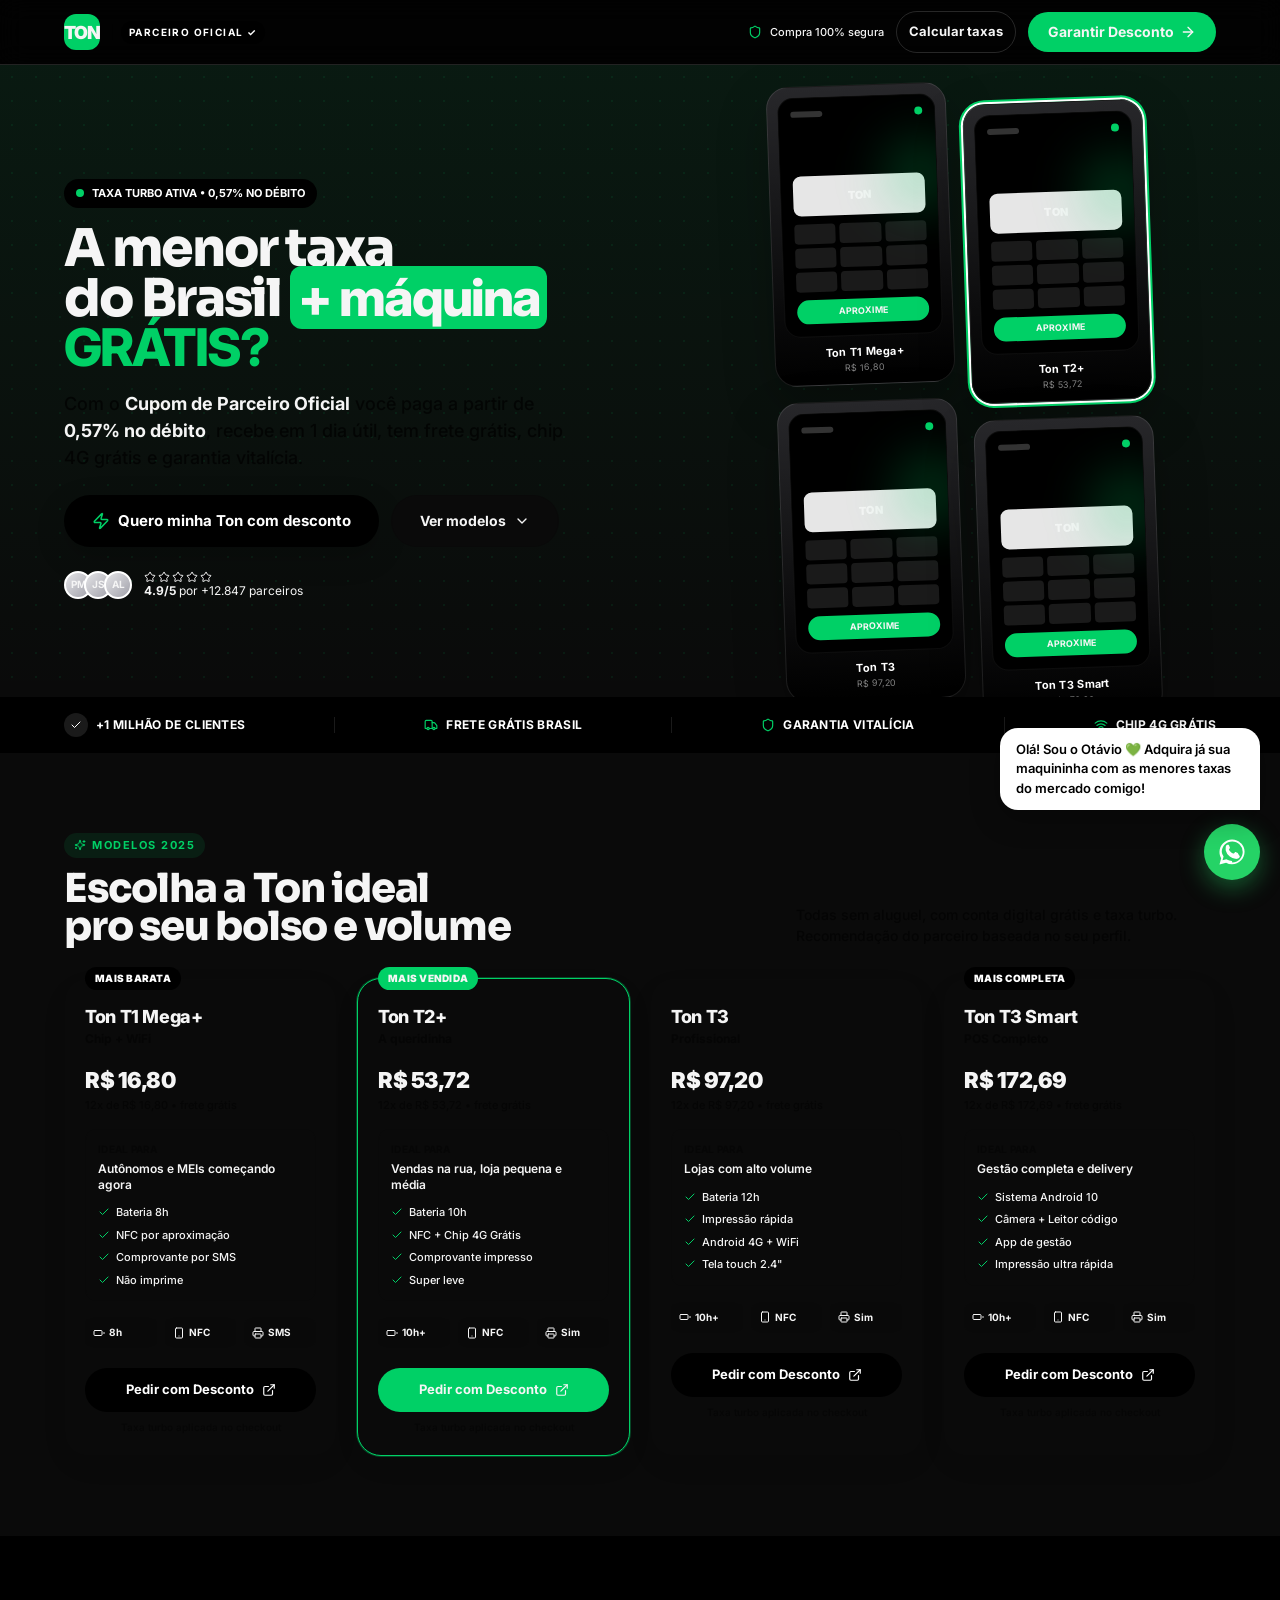
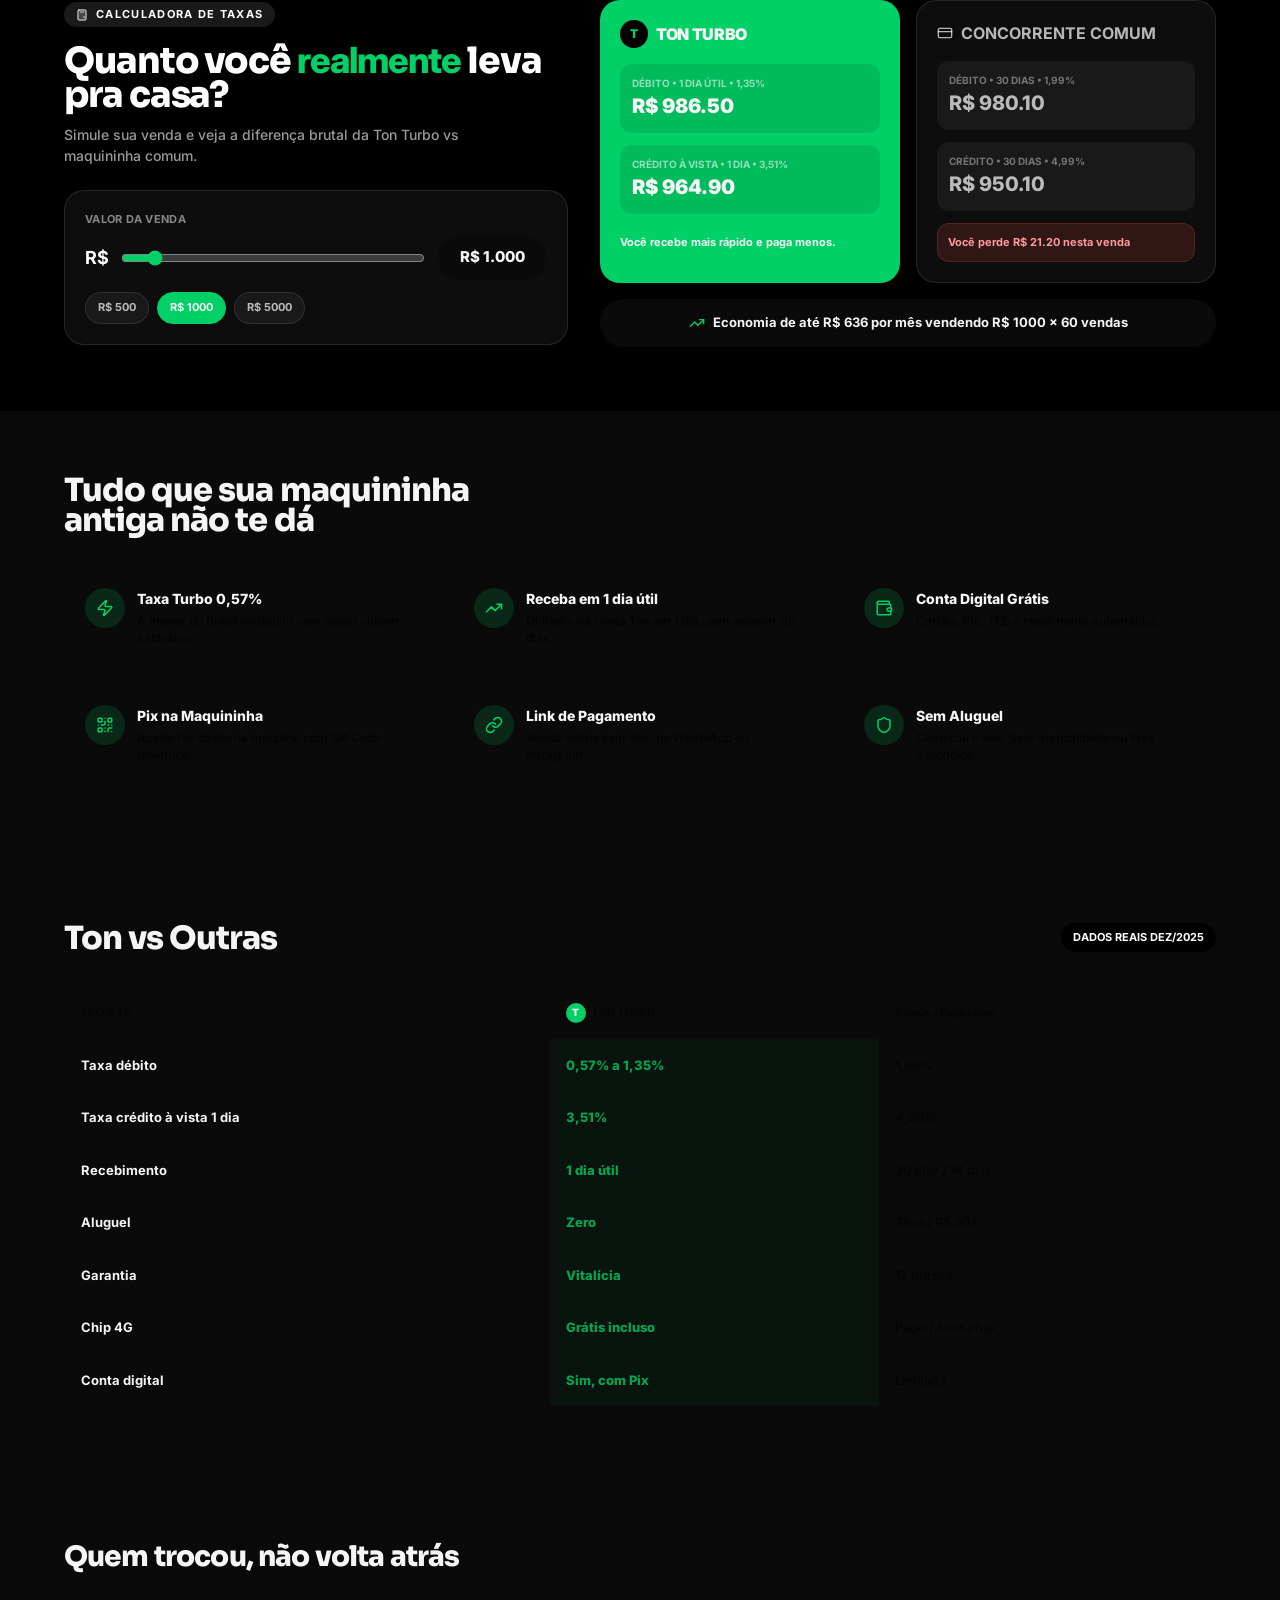
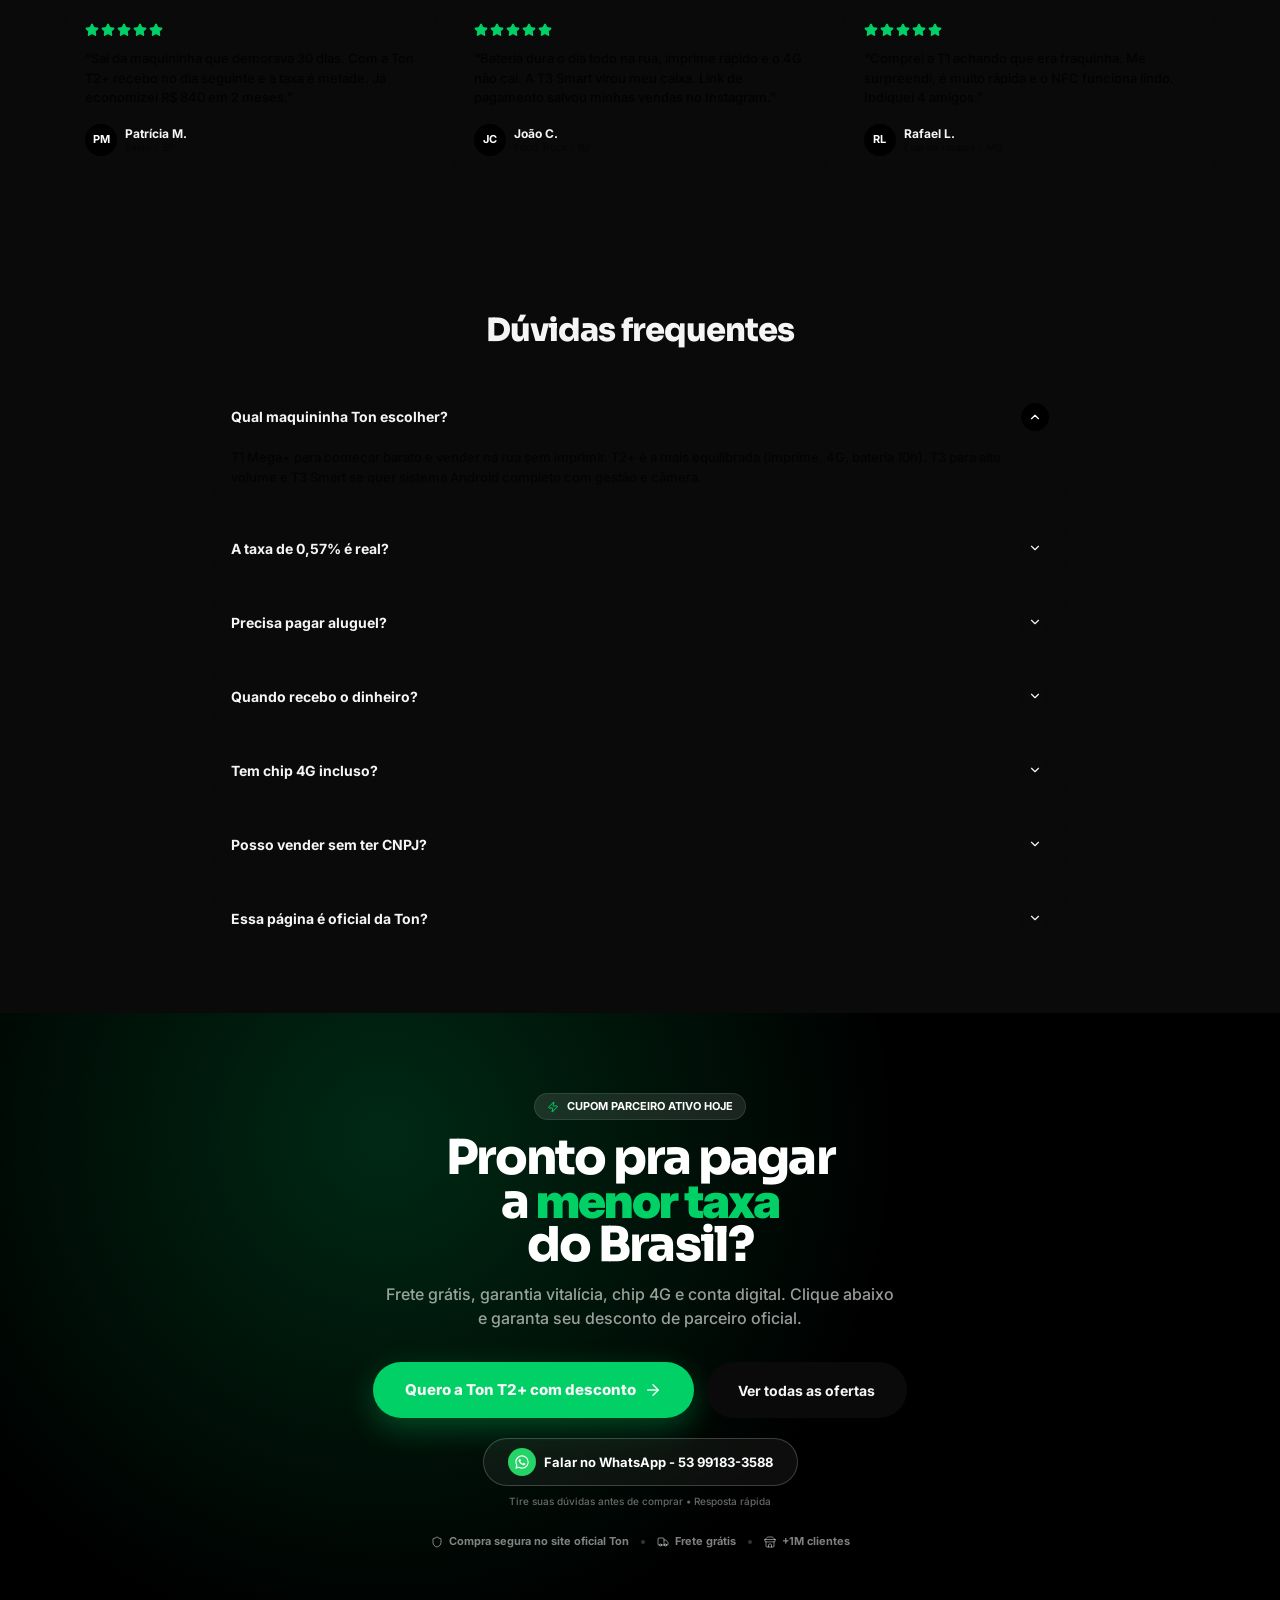
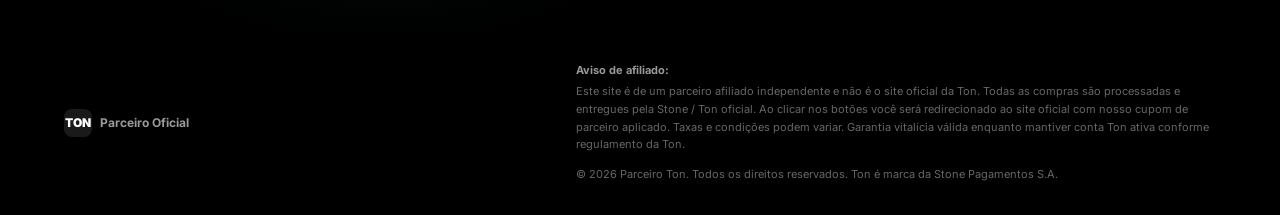
==== commit 424df9d1: "Update index.html" ====
--- a/index.html
+++ b/index.html
@@ -1,785 +1,14452 @@
 <!doctype html>
 <html lang="pt-BR">
+
 <head>
-<meta charset="UTF-8" />
-<meta name="viewport" content="width=device-width, initial-scale=1.0" />
-<title>Maquininha Ton - Juliana Oliveira - Representante Oficial São José</title>
-<link rel="icon" type="image/png" href="favicon-ton.png">
-<link href="https://fonts.googleapis.com/css2?family=Inter:wght@400;600;700;800;900&display=swap" rel="stylesheet" />
-<style>
-*{margin:0;padding:0;box-sizing:border-box}
-body{font-family:Inter,sans-serif;background:#0a0a0a;color:#fff;overflow-x:hidden}
-.header{position:fixed;top:0;width:100%;z-index:100;background:rgba(10,10,10,.95);backdrop-filter:blur(20px);border-bottom:1px solid rgba(255,255,255,.06);padding:14px 0}
-.container{max-width:1200px;margin:0 auto;padding:0 24px}
-.nav{display:flex;justify-content:space-between;align-items:center}
-.logo{display:flex;gap:12px;align-items:center;font-weight:800}
-.logo-icon{width:38px;height:38px;background:#00ff88;border-radius:8px;display:grid;place-items:center;color:#000;font-weight:900;font-size:12px}
-.btn{padding:12px 18px;border-radius:24px;font-weight:700;border:none;cursor:pointer;font-size:13px;text-decoration:none;display:inline-block;transition:.2s}
-.btn-green{background:#00ff88;color:#000}
-.btn-white{background:#fff;color:#000}
-.hero{padding:140px 0 80px;background:linear-gradient(180deg,#0a0a0a,#121212);min-height:80vh}
-.badge{display:inline-block;background:rgba(0,255,136,.12);border:1px solid rgba(0,255,136,.2);color:#00ff88;font-size:11px;font-weight:700;padding:6px 14px;border-radius:20px;margin-bottom:20px}
-.hero-grid{display:grid;grid-template-columns:1fr 1fr;gap:60px;align-items:center}
-.hero h1{font-size:56px;line-height:.95;font-weight:900;letter-spacing:-1.5px;margin-bottom:20px}
-.hero h1 span.green{color:#00ff88}
-.hero p{color:#9ca3af;font-size:16px;line-height:1.6;margin-bottom:24px;max-width:520px}
-.checks{display:flex;gap:20px;margin-top:24px;flex-wrap:wrap}
-.check{display:flex;gap:8px;align-items:center;font-size:13px;color:#9ca3af}
-.check-dot{width:22px;height:22px;background:rgba(0,255,136,.15);border-radius:50%;display:grid;place-items:center;color:#00ff88;font-size:12px;font-weight:800}
-.hero-right{position:relative;display:flex;justify-content:center;align-items:center}
-.photo-card{background:transparent;border:none;border-radius:20px;overflow:hidden;max-width:360px;margin:0 auto}
-.photo-card img{width:100%;height:auto;max-height:480px;object-fit:contain;object-position:center top;background:transparent;display:block;border-radius:16px}
-.progress-bar{height:3px;background:#00ff88;width:0%;transition:width .4s}
-.model-card{transition:.3s}
-@keyframes pulse{0%,100%{transform:scale(1)}50%{transform:scale(1.05)}}
-.model-card:hover{transform:translateY(-6px);border-color:#00ff88 !important;box-shadow:0 12px 40px rgba(0,255,136,.3) !important}
-.site-footer{background:#111;border-top:1px solid rgba(0,255,136,.18);padding:64px 0 24px;position:relative}
-.site-footer::before{content:"";display:block;position:absolute;top:-1px;left:0;width:100%;height:2px;background:linear-gradient(90deg,transparent,#00ff88,transparent);opacity:.7}
-.footer-grid{display:grid;grid-template-columns:1.5fr 1fr 1fr 1.2fr;gap:44px;padding-bottom:48px}
-.footer-brand{max-width:310px}
-.footer-logo{margin-bottom:18px}
-.footer-brand p,.footer-column p{color:#8d949d;font-size:13px;line-height:1.7}
-.footer-column h3{color:#fff;font-size:13px;font-weight:800;margin-bottom:18px;text-transform:uppercase;letter-spacing:.8px}
-.footer-links{display:flex;flex-direction:column;gap:12px}
-.footer-links a{color:#aeb4bb;font-size:13px;text-decoration:none;transition:color .2s,transform .2s;width:max-content}
-.footer-links a:hover{color:#00ff88;transform:translateX(3px)}
-.footer-contact{display:flex;gap:11px;align-items:flex-start;margin-bottom:16px;color:#aeb4bb;font-size:13px;line-height:1.5}
-.footer-contact-icon{width:28px;height:28px;border-radius:8px;background:rgba(0,255,136,.12);display:grid;place-items:center;color:#00ff88;flex:none;font-size:14px}
-.footer-contact a{color:#fff;text-decoration:none;font-weight:700}
-.footer-contact a:hover{color:#00ff88}
-.footer-cta{margin-top:22px}
-.footer-bottom{border-top:1px solid rgba(255,255,255,.08);padding-top:22px;display:flex;justify-content:space-between;gap:20px;align-items:center;color:#666b72;font-size:11px;line-height:1.5}
-.footer-bottom span{min-width:0;overflow-wrap:anywhere}
-.footer-bottom strong{color:#9ba1a8}
-@media(max-width:900px){.footer-grid{grid-template-columns:repeat(2,1fr);gap:36px}.footer-brand{max-width:none}}
-@media(max-width:480px){.site-footer{padding:48px 0 22px}.footer-grid{grid-template-columns:1fr;gap:30px;padding-bottom:34px}.footer-bottom{align-items:flex-start;flex-direction:column;gap:8px}}
-
-/* CHATBOT UNIFICADO E CORRIGIDO */
-#chatPanel{
-  position:fixed;
-  bottom:90px;
-  right:20px;
-  width:380px;
-  height:580px;
-  max-height:85vh;
-  background:#e5ddd5;
-  border-radius:16px;
-  box-shadow:0 12px 40px rgba(0,0,0,.4);
-  transform:translateY(130%);
-  transition:transform .35s cubic-bezier(.4,0,.2,1);
-  z-index:999999;
-  overflow:hidden;
-  display:flex;
-  flex-direction:column;
-  border:1px solid #222;
-}
-#chatPanel.open{transform:translateY(0)}
-.chat-header{background:#075e54;color:#fff;padding:12px 14px;display:flex;justify-content:space-between;align-items:center;height:56px}
-.chat-header-info{display:flex;gap:10px;align-items:center}
-.chat-header-info img{width:38px;height:38px;border-radius:50%;background:#fff}
-.chat-messages{flex:1;overflow-y:auto;padding:14px;background:#e5ddd5 url('https://user-images.githubusercontent.com/15075759/28719144-86dc0f70-73b1-11e7-911d-60d70fcded21.png');display:flex;flex-direction:column;gap:8px}
-.msg{max-width:84%;padding:9px 12px;border-radius:8px;font-size:13.5px;line-height:1.45;word-wrap:break-word}
-.msg.bot{background:#fff;color:#111;border-radius:0 8px 8px 8px;align-self:flex-start;box-shadow:0 1px 1px rgba(0,0,0,.1)}
-.msg.user{background:#dcf8c6;color:#111;border-radius:8px 0 8px 8px;align-self:flex-end;box-shadow:0 1px 1px rgba(0,0,0,.1)}
-.msg.bot b{color:#075e54}
-.chat-qgrid{display:flex;flex-wrap:wrap;gap:6px;padding:12px;background:#f0f0f0;max-height:110px;overflow-y:auto}
-.chat-qbtn{background:#fff;border:1px solid #ddd;border-radius:18px;padding:7px 12px;font-size:12px;cursor:pointer;font-weight:600;line-height:1.2;transition:.2s;color:#128c7e}
-.chat-qbtn:hover{background:#128c7e;color:#fff}
-.chat-qbtn.primary{background:#00ff88;border-color:#00ff88;color:#000;font-weight:800}
-.chat-input-area{display:flex;gap:6px;padding:12px;background:#fff;align-items:center;border-top:1px solid #e0e0e0}
-.chat-input-area input{flex:1;border:none;border-radius:20px;padding:11px 14px;font-size:13px;outline:none;background:#f0f0f0}
-.chat-send{width:38px;height:38px;background:#25d366;border:none;border-radius:50%;display:grid;place-items:center;cursor:pointer}
-#whatsappUnico{
-  position:fixed;bottom:20px;right:20px;width:60px;height:60px;background:#25D366;border-radius:50%;display:flex;align-items:center;justify-content:center;box-shadow:0 4px 20px rgba(0,0,0,.4);cursor:pointer;z-index:9999999;border:3px solid #fff;animation:whatsPulse 2s infinite
-}
-@keyframes whatsPulse{0%{box-shadow:0 0 0 0 rgba(37,211,102,.7)}70%{box-shadow:0 0 0 14px rgba(37,211,102,0)}100%{box-shadow:0 0 0 0 rgba(37,211,102,0)}}
-#botBubble{display:none;position:fixed;bottom:90px;right:24px;background:#fff;color:#111;padding:12px 14px;border-radius:18px 18px 0 18px;box-shadow:0 8px 20px rgba(0,0,0,.3);font-size:13px;z-index:9999998;max-width:240px;cursor:pointer}
-@media(max-width:900px){.hero-grid{grid-template-columns:1fr}.hero h1{font-size:36px}}
-@media(max-width:480px){#chatPanel{width:94vw;right:3vw;bottom:10px;height:78vh;border-radius:14px}}
+  <meta charset="UTF-8" />
+  <meta name="viewport" content="width=device-width, initial-scale=1" />
+  <title>Maquina de Cartão Ton - Otávio Renan - Representante oficial</title>
+  <link rel="icon" type="img/png" href="favicon-ton.png" />
+  <style>
+    *,
+    :after,
+    :before {
+      --tw-border-spacing-x: 0;
+      --tw-border-spacing-y: 0;
+      --tw-translate-x: 0;
+      --tw-translate-y: 0;
+      --tw-rotate: 0;
+      --tw-skew-x: 0;
+      --tw-skew-y: 0;
+      --tw-scale-x: 1;
+      --tw-scale-y: 1;
+      --tw-pan-x: ;
+      --tw-pan-y: ;
+      --tw-pinch-zoom: ;
+      --tw-scroll-snap-strictness: proximity;
+      --tw-gradient-from-position: ;
+      --tw-gradient-via-position: ;
+      --tw-gradient-to-position: ;
+      --tw-ordinal: ;
+      --tw-slashed-zero: ;
+      --tw-numeric-figure: ;
+      --tw-numeric-spacing: ;
+      --tw-numeric-fraction: ;
+      --tw-ring-inset: ;
+      --tw-ring-offset-width: 0px;
+      --tw-ring-offset-color: #fff;
+      --tw-ring-color: rgba(59, 130, 246, 0.5);
+      --tw-ring-offset-shadow: 0 0 #0000;
+      --tw-ring-shadow: 0 0 #0000;
+      --tw-shadow: 0 0 #0000;
+      --tw-shadow-colored: 0 0 #0000;
+      --tw-blur: ;
+      --tw-brightness: ;
+      --tw-contrast: ;
+      --tw-grayscale: ;
+      --tw-hue-rotate: ;
+      --tw-invert: ;
+      --tw-saturate: ;
+      --tw-sepia: ;
+      --tw-drop-shadow: ;
+      --tw-backdrop-blur: ;
+      --tw-backdrop-brightness: ;
+      --tw-backdrop-contrast: ;
+      --tw-backdrop-grayscale: ;
+      --tw-backdrop-hue-rotate: ;
+      --tw-backdrop-invert: ;
+      --tw-backdrop-opacity: ;
+      --tw-backdrop-saturate: ;
+      --tw-backdrop-sepia: ;
+      --tw-contain-size: ;
+      --tw-contain-layout: ;
+      --tw-contain-paint: ;
+      --tw-contain-style:
+      ;
+    }
+
+    ::backdrop {
+      --tw-border-spacing-x: 0;
+      --tw-border-spacing-y: 0;
+      --tw-translate-x: 0;
+      --tw-translate-y: 0;
+      --tw-rotate: 0;
+      --tw-skew-x: 0;
+      --tw-skew-y: 0;
+      --tw-scale-x: 1;
+      --tw-scale-y: 1;
+      --tw-pan-x: ;
+      --tw-pan-y: ;
+      --tw-pinch-zoom: ;
+      --tw-scroll-snap-strictness: proximity;
+      --tw-gradient-from-position: ;
+      --tw-gradient-via-position: ;
+      --tw-gradient-to-position: ;
+      --tw-ordinal: ;
+      --tw-slashed-zero: ;
+      --tw-numeric-figure: ;
+      --tw-numeric-spacing: ;
+      --tw-numeric-fraction: ;
+      --tw-ring-inset: ;
+      --tw-ring-offset-width: 0px;
+      --tw-ring-offset-color: #fff;
+      --tw-ring-color: rgba(59, 130, 246, 0.5);
+      --tw-ring-offset-shadow: 0 0 #0000;
+      --tw-ring-shadow: 0 0 #0000;
+      --tw-shadow: 0 0 #0000;
+      --tw-shadow-colored: 0 0 #0000;
+      --tw-blur: ;
+      --tw-brightness: ;
+      --tw-contrast: ;
+      --tw-grayscale: ;
+      --tw-hue-rotate: ;
+      --tw-invert: ;
+      --tw-saturate: ;
+      --tw-sepia: ;
+      --tw-drop-shadow: ;
+      --tw-backdrop-blur: ;
+      --tw-backdrop-brightness: ;
+      --tw-backdrop-contrast: ;
+      --tw-backdrop-grayscale: ;
+      --tw-backdrop-hue-rotate: ;
+      --tw-backdrop-invert: ;
+      --tw-backdrop-opacity: ;
+      --tw-backdrop-saturate: ;
+      --tw-backdrop-sepia: ;
+      --tw-contain-size: ;
+      --tw-contain-layout: ;
+      --tw-contain-paint: ;
+      --tw-contain-style:
+      ;
+    }
+
+    /*! tailwindcss v3.4.18 | MIT License | https://tailwindcss.com*/
+    *,
+    :after,
+    :before {
+      box-sizing: border-box;
+      border: 0 solid #e5e7eb;
+    }
+
+    :after,
+    :before {
+      --tw-content: "";
+    }
+
+    :host,
+    html {
+      line-height: 1.5;
+      -webkit-text-size-adjust: 100%;
+      -moz-tab-size: 4;
+      -o-tab-size: 4;
+      tab-size: 4;
+      font-family:
+        ui-sans-serif,
+        system-ui,
+        sans-serif,
+        Apple Color Emoji,
+        Segoe UI Emoji,
+        Segoe UI Symbol,
+        Noto Color Emoji;
+      font-feature-settings: normal;
+      font-variation-settings: normal;
+      -webkit-tap-highlight-color: transparent;
+    }
+
+    body {
+      line-height: inherit;
+    }
+
+    hr {
+      height: 0;
+      color: inherit;
+      border-top-width: 1px;
+    }
+
+    abbr:where([title]) {
+      -webkit-text-decoration: underline dotted;
+      text-decoration: underline dotted;
+    }
+
+    h1,
+    h2,
+    h3,
+    h4,
+    h5,
+    h6 {
+      font-size: inherit;
+      font-weight: inherit;
+    }
+
+    a {
+      color: inherit;
+      text-decoration: inherit;
+    }
+
+    b,
+    strong {
+      font-weight: bolder;
+    }
+
+    code,
+    kbd,
+    pre,
+    samp {
+      font-family:
+        ui-monospace,
+        SFMono-Regular,
+        Menlo,
+        Monaco,
+        Consolas,
+        Liberation Mono,
+        Courier New,
+        monospace;
+      font-feature-settings: normal;
+      font-variation-settings: normal;
+      font-size: 1em;
+    }
+
+    small {
+      font-size: 80%;
+    }
+
+    sub,
+    sup {
+      font-size: 75%;
+      line-height: 0;
+      position: relative;
+      vertical-align: baseline;
+    }
+
+    sub {
+      bottom: -0.25em;
+    }
+
+    sup {
+      top: -0.5em;
+    }
+
+    table {
+      text-indent: 0;
+      border-color: inherit;
+      border-collapse: collapse;
+    }
+
+    button,
+    input,
+    optgroup,
+    select,
+    textarea {
+      font-family: inherit;
+      font-feature-settings: inherit;
+      font-variation-settings: inherit;
+      font-size: 100%;
+      font-weight: inherit;
+      line-height: inherit;
+      letter-spacing: inherit;
+      color: inherit;
+      margin: 0;
+      padding: 0;
+    }
+
+    button,
+    select {
+      text-transform: none;
+    }
+
+    button,
+    input:where([type="button"]),
+    input:where([type="reset"]),
+    input:where([type="submit"]) {
+      -webkit-appearance: button;
+      background-color: transparent;
+      background-image: none;
+    }
+
+    :-moz-focusring {
+      outline: auto;
+    }
+
+    :-moz-ui-invalid {
+      box-shadow: none;
+    }
+
+    progress {
+      vertical-align: baseline;
+    }
+
+    ::-webkit-inner-spin-button,
+    ::-webkit-outer-spin-button {
+      height: auto;
+    }
+
+    [type="search"] {
+      -webkit-appearance: textfield;
+      outline-offset: -2px;
+    }
+
+    ::-webkit-search-decoration {
+      -webkit-appearance: none;
+    }
+
+    ::-webkit-file-upload-button {
+      -webkit-appearance: button;
+      font: inherit;
+    }
+
+    summary {
+      display: list-item;
+    }
+
+    blockquote,
+    dd,
+    dl,
+    figure,
+    h1,
+    h2,
+    h3,
+    h4,
+    h5,
+    h6,
+    hr,
+    p,
+    pre {
+      margin: 0;
+    }
+
+    fieldset {
+      margin: 0;
+    }
+
+    fieldset,
+    legend {
+      padding: 0;
+    }
+
+    menu,
+    ol,
+    ul {
+      list-style: none;
+      margin: 0;
+      padding: 0;
+    }
+
+    dialog {
+      padding: 0;
+    }
+
+    textarea {
+      resize: vertical;
+    }
+
+    input::-moz-placeholder,
+    textarea::-moz-placeholder {
+      opacity: 1;
+      color: #9ca3af;
+    }
+
+    input::placeholder,
+    textarea::placeholder {
+      opacity: 1;
+      color: #9ca3af;
+    }
+
+    [role="button"],
+    button {
+      cursor: pointer;
+    }
+
+    :disabled {
+      cursor: default;
+    }
+
+    audio,
+    canvas,
+    embed,
+    iframe,
+    img,
+    object,
+    svg,
+    video {
+      display: block;
+      vertical-align: middle;
+    }
+
+    img,
+    video {
+      max-width: 100%;
+      height: auto;
+    }
+
+    [hidden]:where(:not([hidden="until-found"])) {
+      display: none;
+    }
+
+    .pointer-events-none {
+      pointer-events: none;
+    }
+
+    .fixed {
+      position: fixed;
+    }
+
+    .absolute {
+      position: absolute;
+    }
+
+    .relative {
+      position: relative;
+    }
+
+    .sticky {
+      position: sticky;
+    }
+
+    .inset-0 {
+      inset: 0;
+    }
+
+    .-right-6 {
+      right: -1.5rem;
+    }
+
+    .-top-3 {
+      top: -0.75rem;
+    }
+
+    .bottom-4 {
+      bottom: 1rem;
+    }
+
+    .left-0 {
+      left: 0;
+    }
+
+    .left-4 {
+      left: 1rem;
+    }
+
+    .left-5 {
+      left: 1.25rem;
+    }
+
+    .left-\[66px\] {
+      left: 66px;
+    }
+
+    .right-4 {
+      right: 1rem;
+    }
+
+    .top-0 {
+      top: 0;
+    }
+
+    .top-1\/2 {
+      top: 50%;
+    }
+
+    .top-10 {
+      top: 2.5rem;
+    }
+
+    .-z-10 {
+      z-index: -10;
+    }
+
+    .z-10 {
+      z-index: 10;
+    }
+
+    .z-40 {
+      z-index: 40;
+    }
+
+    .z-\[70\] {
+      z-index: 70;
+    }
+
+    .mx-auto {
+      margin-left: auto;
+      margin-right: auto;
+    }
+
+    .mb-4 {
+      margin-bottom: 1rem;
+    }
+
+    .mb-8 {
+      margin-bottom: 2rem;
+    }
+
+    .mt-1 {
+      margin-top: 0.25rem;
+    }
+
+    .mt-2 {
+      margin-top: 0.5rem;
+    }
+
+    .mt-3 {
+      margin-top: 0.75rem;
+    }
+
+    .mt-4 {
+      margin-top: 1rem;
+    }
+
+    .mt-5 {
+      margin-top: 1.25rem;
+    }
+
+    .mt-6 {
+      margin-top: 1.5rem;
+    }
+
+    .mt-8 {
+      margin-top: 2rem;
+    }
+
+    .flex {
+      display: flex;
+    }
+
+    .inline-flex {
+      display: inline-flex;
+    }
+
+    .table {
+      display: table;
+    }
+
+    .grid {
+      display: grid;
+    }
+
+    .hidden {
+      display: none;
+    }
+
+    .h-1 {
+      height: 0.25rem;
+    }
+
+    .h-1\.5 {
+      height: 0.375rem;
+    }
+
+    .h-10 {
+      height: 2.5rem;
+    }
+
+    .h-11 {
+      height: 2.75rem;
+    }
+
+    .h-12 {
+      height: 3rem;
+    }
+
+    .h-2 {
+      height: 0.5rem;
+    }
+
+    .h-20 {
+      height: 5rem;
+    }
+
+    .h-4 {
+      height: 1rem;
+    }
+
+    .h-5 {
+      height: 1.25rem;
+    }
+
+    .h-6 {
+      height: 1.5rem;
+    }
+
+    .h-7 {
+      height: 1.75rem;
+    }
+
+    .h-8 {
+      height: 2rem;
+    }
+
+    .h-9 {
+      height: 2.25rem;
+    }
+
+    .h-\[200px\] {
+      height: 200px;
+    }
+
+    .h-\[420px\] {
+      height: 420px;
+    }
+
+    .h-\[44px\] {
+      height: 44px;
+    }
+
+    .h-\[460px\] {
+      height: 460px;
+    }
+
+    .h-\[48px\] {
+      height: 48px;
+    }
+
+    .h-\[52px\] {
+      height: 52px;
+    }
+
+    .h-\[56px\] {
+      height: 56px;
+    }
+
+    .h-\[64px\] {
+      height: 64px;
+    }
+
+    .min-h-screen {
+      min-height: 100vh;
+    }
+
+    .w-1 {
+      width: 0.25rem;
+    }
+
+    .w-10 {
+      width: 2.5rem;
+    }
+
+    .w-2 {
+      width: 0.5rem;
+    }
+
+    .w-20 {
+      width: 5rem;
+    }
+
+    .w-5 {
+      width: 1.25rem;
+    }
+
+    .w-6 {
+      width: 1.5rem;
+    }
+
+    .w-7 {
+      width: 1.75rem;
+    }
+
+    .w-8 {
+      width: 2rem;
+    }
+
+    .w-9 {
+      width: 2.25rem;
+    }
+
+    .w-\[148px\] {
+      width: 148px;
+    }
+
+    .w-\[420px\] {
+      width: 420px;
+    }
+
+    .w-\[56px\] {
+      width: 56px;
+    }
+
+    .w-\[92vw\] {
+      width: 92vw;
+    }
+
+    .w-full {
+      width: 100%;
+    }
+
+    .w-px {
+      width: 1px;
+    }
+
+    .min-w-\[110px\] {
+      min-width: 110px;
+    }
+
+    .max-w-\[1200px\] {
+      max-width: 1200px;
+    }
+
+    .max-w-\[420px\] {
+      max-width: 420px;
+    }
+
+    .max-w-\[520px\] {
+      max-width: 520px;
+    }
+
+    .max-w-\[640px\] {
+      max-width: 640px;
+    }
+
+    .max-w-\[80\%\] {
+      max-width: 80%;
+    }
+
+    .max-w-\[900px\] {
+      max-width: 900px;
+    }
+
+    .flex-1 {
+      flex: 1 1 0%;
+    }
+
+    .shrink-0 {
+      flex-shrink: 0;
+    }
+
+    .-translate-x-1 {
+      --tw-translate-x: -0.25rem;
+    }
+
+    .-translate-x-1,
+    .-translate-y-1\/2 {
+      transform: translate(var(--tw-translate-x), var(--tw-translate-y)) rotate(var(--tw-rotate)) skewX(var(--tw-skew-x)) skewY(var(--tw-skew-y)) scaleX(var(--tw-scale-x)) scaleY(var(--tw-scale-y));
+    }
+
+    .-translate-y-1\/2 {
+      --tw-translate-y: -50%;
+    }
+
+    .translate-x-1 {
+      --tw-translate-x: 0.25rem;
+    }
+
+    .translate-x-1,
+    .translate-y-6 {
+      transform: translate(var(--tw-translate-x), var(--tw-translate-y)) rotate(var(--tw-rotate)) skewX(var(--tw-skew-x)) skewY(var(--tw-skew-y)) scaleX(var(--tw-scale-x)) scaleY(var(--tw-scale-y));
+    }
+
+    .translate-y-6 {
+      --tw-translate-y: 1.5rem;
+    }
+
+    .rotate-180 {
+      --tw-rotate: 180deg;
+    }
+
+    .rotate-180,
+    .rotate-45 {
+      transform: translate(var(--tw-translate-x), var(--tw-translate-y)) rotate(var(--tw-rotate)) skewX(var(--tw-skew-x)) skewY(var(--tw-skew-y)) scaleX(var(--tw-scale-x)) scaleY(var(--tw-scale-y));
+    }
+
+    .rotate-45 {
+      --tw-rotate: 45deg;
+    }
+
+    .rotate-\[-2deg\] {
+      --tw-rotate: -2deg;
+    }
+
+    .rotate-\[-2deg\],
+    .transform {
+      transform: translate(var(--tw-translate-x), var(--tw-translate-y)) rotate(var(--tw-rotate)) skewX(var(--tw-skew-x)) skewY(var(--tw-skew-y)) scaleX(var(--tw-scale-x)) scaleY(var(--tw-scale-y));
+    }
+
+    .animate-\[in_0\.2s_ease\] {
+      animation: in 0.2s ease;
+    }
+
+    .animate-\[whatsapp-pulse_2s_cubic-bezier\(0\.4\2c 0\2c 0\.6\2c 1\)_infinite\] {
+      animation: whatsapp-pulse 2s cubic-bezier(0.4, 0, 0.6, 1) infinite;
+    }
+
+    .animate-\[whatsapp-pulse_2s_cubic-bezier\(0\.4\2c 0\2c 0\.6\2c 1\)_infinite_0\.4s\] {
+      animation: whatsapp-pulse 2s cubic-bezier(0.4, 0, 0.6, 1) 0.4s infinite;
+    }
+
+    @keyframes pulse {
+      50% {
+        opacity: 0.5;
+      }
+    }
+
+    .animate-pulse {
+      animation: pulse 2s cubic-bezier(0.4, 0, 0.6, 1) infinite;
+    }
+
+    .grid-cols-2 {
+      grid-template-columns: repeat(2, minmax(0, 1fr));
+    }
+
+    .grid-cols-3 {
+      grid-template-columns: repeat(3, minmax(0, 1fr));
+    }
+
+    .flex-col {
+      flex-direction: column;
+    }
+
+    .flex-wrap {
+      flex-wrap: wrap;
+    }
+
+    .place-items-center {
+      place-items: center;
+    }
+
+    .items-start {
+      align-items: flex-start;
+    }
+
+    .items-end {
+      align-items: flex-end;
+    }
+
+    .items-center {
+      align-items: center;
+    }
+
+    .justify-start {
+      justify-content: flex-start;
+    }
+
+    .justify-end {
+      justify-content: flex-end;
+    }
+
+    .justify-center {
+      justify-content: center;
+    }
+
+    .justify-between {
+      justify-content: space-between;
+    }
+
+    .gap-0\.5 {
+      gap: 0.125rem;
+    }
+
+    .gap-1 {
+      gap: 0.25rem;
+    }
+
+    .gap-1\.5 {
+      gap: 0.375rem;
+    }
+
+    .gap-2 {
+      gap: 0.5rem;
+    }
+
+    .gap-2\.5 {
+      gap: 0.625rem;
+    }
+
+    .gap-3 {
+      gap: 0.75rem;
+    }
+
+    .gap-4 {
+      gap: 1rem;
+    }
+
+    .gap-8 {
+      gap: 2rem;
+    }
+
+    .-space-x-2> :not([hidden])~ :not([hidden]) {
+      --tw-space-x-reverse: 0;
+      margin-right: calc(-0.5rem * var(--tw-space-x-reverse));
+      margin-left: calc(-0.5rem * (1 - var(--tw-space-x-reverse)));
+    }
+
+    .space-y-2> :not([hidden])~ :not([hidden]) {
+      --tw-space-y-reverse: 0;
+      margin-top: calc(0.5rem * (1 - var(--tw-space-y-reverse)));
+      margin-bottom: calc(0.5rem * var(--tw-space-y-reverse));
+    }
+
+    .space-y-3> :not([hidden])~ :not([hidden]) {
+      --tw-space-y-reverse: 0;
+      margin-top: calc(0.75rem * (1 - var(--tw-space-y-reverse)));
+      margin-bottom: calc(0.75rem * var(--tw-space-y-reverse));
+    }
+
+    .overflow-hidden {
+      overflow: hidden;
+    }
+
+    .overflow-x-auto {
+      overflow-x: auto;
+    }
+
+    .overflow-y-auto {
+      overflow-y: auto;
+    }
+
+    .whitespace-nowrap {
+      white-space: nowrap;
+    }
+
+    .rounded {
+      border-radius: 0.25rem;
+    }
+
+    .rounded-\[12px\] {
+      border-radius: 12px;
+    }
+
+    .rounded-\[16px\] {
+      border-radius: 16px;
+    }
+
+    .rounded-\[20px\] {
+      border-radius: 20px;
+    }
+
+    .rounded-\[22px\] {
+      border-radius: 22px;
+    }
+
+    .rounded-\[24px\] {
+      border-radius: 24px;
+    }
+
+    .rounded-full {
+      border-radius: 9999px;
+    }
+
+    .rounded-lg {
+      border-radius: 0.5rem;
+    }
+
+    .rounded-xl {
+      border-radius: 0.75rem;
+    }
+
+    .rounded-bl-\[4px\] {
+      border-bottom-left-radius: 4px;
+    }
+
+    .rounded-br-\[4px\] {
+      border-bottom-right-radius: 4px;
+    }
+
+    .border {
+      border-width: 1px;
+    }
+
+    .border-2 {
+      border-width: 2px;
+    }
+
+    .border-y {
+      border-top-width: 1px;
+    }
+
+    .border-b,
+    .border-y {
+      border-bottom-width: 1px;
+    }
+
+    .border-t {
+      border-top-width: 1px;
+    }
+
+    .border-\[\#00D066\] {
+      --tw-border-opacity: 1;
+      border-color: rgb(0 208 102 / var(--tw-border-opacity, 1));
+    }
+
+    .border-\[\#ff4d4d\]\/20 {
+      border-color: rgba(255, 77, 77, 0.2);
+    }
+
+    .border-black {
+      --tw-border-opacity: 1;
+      border-color: rgb(0 0 0 / var(--tw-border-opacity, 1));
+    }
+
+    .border-black\/10 {
+      border-color: rgba(0, 0, 0, 0.1);
+    }
+
+    .border-black\/5 {
+      border-color: rgba(0, 0, 0, 0.05);
+    }
+
+    .border-white {
+      --tw-border-opacity: 1;
+      border-color: rgb(255 255 255 / var(--tw-border-opacity, 1));
+    }
+
+    .border-white\/10 {
+      border-color: hsla(0, 0%, 100%, 0.1);
+    }
+
+    .border-white\/20 {
+      border-color: hsla(0, 0%, 100%, 0.2);
+    }
+
+    .border-white\/5 {
+      border-color: hsla(0, 0%, 100%, 0.05);
+    }
+
+    .bg-\[\#00D066\] {
+      --tw-bg-opacity: 1;
+      background-color: rgb(0 208 102 / var(--tw-bg-opacity, 1));
+    }
+
+    .bg-\[\#00D066\]\/10 {
+      background-color: rgba(0, 208, 102, 0.1);
+    }
+
+    .bg-\[\#00D066\]\/15 {
+      background-color: rgba(0, 208, 102, 0.15);
+    }
+
+    .bg-\[\#00D066\]\/20 {
+      background-color: rgba(0, 208, 102, 0.2);
+    }
+
+    .bg-\[\#00D066\]\/5 {
+      background-color: rgba(0, 208, 102, 0.05);
+    }
+
+    .bg-\[\#0A0A0A\] {
+      --tw-bg-opacity: 1;
+      background-color: rgb(10 10 10 / var(--tw-bg-opacity, 1));
+    }
+
+    .bg-\[\#101010\] {
+      --tw-bg-opacity: 1;
+      background-color: rgb(16 16 16 / var(--tw-bg-opacity, 1));
+    }
+
+    .bg-\[\#111\] {
+      --tw-bg-opacity: 1;
+      background-color: rgb(17 17 17 / var(--tw-bg-opacity, 1));
+    }
+
+    .bg-\[\#25D366\] {
+      --tw-bg-opacity: 1;
+      background-color: rgb(37 211 102 / var(--tw-bg-opacity, 1));
+    }
+
+    .bg-\[\#25D366\]\/60 {
+      background-color: rgba(37, 211, 102, 0.6);
+    }
+
+    .bg-\[\#F6F6F3\] {
+      --tw-bg-opacity: 1;
+      background-color: rgb(246 246 243 / var(--tw-bg-opacity, 1));
+    }
+
+    .bg-\[\#FBFBF9\] {
+      --tw-bg-opacity: 1;
+      background-color: rgb(251 251 249 / var(--tw-bg-opacity, 1));
+    }
+
+    .bg-\[\#ff4d4d\]\/15 {
+      background-color: rgba(255, 77, 77, 0.15);
+    }
+
+    .bg-black {
+      --tw-bg-opacity: 1;
+      background-color: rgb(0 0 0 / var(--tw-bg-opacity, 1));
+    }
+
+    .bg-black\/10 {
+      background-color: rgba(0, 0, 0, 0.1);
+    }
+
+    .bg-black\/5 {
+      background-color: rgba(0, 0, 0, 0.05);
+    }
+
+    .bg-white {
+      --tw-bg-opacity: 1;
+      background-color: rgb(255 255 255 / var(--tw-bg-opacity, 1));
+    }
+
+    .bg-white\/10 {
+      background-color: hsla(0, 0%, 100%, 0.1);
+    }
+
+    .bg-white\/20 {
+      background-color: hsla(0, 0%, 100%, 0.2);
+    }
+
+    .bg-white\/5 {
+      background-color: hsla(0, 0%, 100%, 0.05);
+    }
+
+    .bg-white\/80 {
+      background-color: hsla(0, 0%, 100%, 0.8);
+    }
+
+    .bg-white\/90 {
+      background-color: hsla(0, 0%, 100%, 0.9);
+    }
+
+    .bg-\[radial-gradient\(circle_at_30\%_20\%\2c \#00D06633\2c transparent_50\%\)\] {
+      background-image: radial-gradient(circle at 30% 20%,
+          #00d06633,
+          transparent 50%);
+    }
+
+    .bg-gradient-to-b {
+      background-image: linear-gradient(to bottom, var(--tw-gradient-stops));
+    }
+
+    .bg-gradient-to-br {
+      background-image: linear-gradient(to bottom right,
+          var(--tw-gradient-stops));
+    }
+
+    .from-\[\#00D066\]\/\[0\.08\] {
+      --tw-gradient-from: rgba(0, 208, 102, 0.08) var(--tw-gradient-from-position);
+      --tw-gradient-to: rgba(0, 208, 102, 0) var(--tw-gradient-to-position);
+      --tw-gradient-stops: var(--tw-gradient-from), var(--tw-gradient-to);
+    }
+
+    .from-zinc-200 {
+      --tw-gradient-from: #e4e4e7 var(--tw-gradient-from-position);
+      --tw-gradient-to: hsla(240, 6%, 90%, 0) var(--tw-gradient-to-position);
+      --tw-gradient-stops: var(--tw-gradient-from), var(--tw-gradient-to);
+    }
+
+    .from-zinc-800 {
+      --tw-gradient-from: #27272a var(--tw-gradient-from-position);
+      --tw-gradient-to: rgba(39, 39, 42, 0) var(--tw-gradient-to-position);
+      --tw-gradient-stops: var(--tw-gradient-from), var(--tw-gradient-to);
+    }
+
+    .to-black {
+      --tw-gradient-to: #000 var(--tw-gradient-to-position);
+    }
+
+    .to-transparent {
+      --tw-gradient-to: transparent var(--tw-gradient-to-position);
+    }
+
+    .to-zinc-400 {
+      --tw-gradient-to: #a1a1aa var(--tw-gradient-to-position);
+    }
+
+    .fill-\[\#00D066\] {
+      fill: #00d066;
+    }
+
+    .fill-black {
+      fill: #000;
+    }
+
+    .p-2\.5 {
+      padding: 0.625rem;
+    }
+
+    .p-3 {
+      padding: 0.75rem;
+    }
+
+    .p-4 {
+      padding: 1rem;
+    }
+
+    .p-5 {
+      padding: 1.25rem;
+    }
+
+    .p-\[10px\] {
+      padding: 10px;
+    }
+
+    .px-2 {
+      padding-left: 0.5rem;
+      padding-right: 0.5rem;
+    }
+
+    .px-2\.5 {
+      padding-left: 0.625rem;
+      padding-right: 0.625rem;
+    }
+
+    .px-3 {
+      padding-left: 0.75rem;
+      padding-right: 0.75rem;
+    }
+
+    .px-3\.5 {
+      padding-left: 0.875rem;
+      padding-right: 0.875rem;
+    }
+
+    .px-4 {
+      padding-left: 1rem;
+      padding-right: 1rem;
+    }
+
+    .px-5 {
+      padding-left: 1.25rem;
+      padding-right: 1.25rem;
+    }
+
+    .px-6 {
+      padding-left: 1.5rem;
+      padding-right: 1.5rem;
+    }
+
+    .px-7 {
+      padding-left: 1.75rem;
+      padding-right: 1.75rem;
+    }
+
+    .px-8 {
+      padding-left: 2rem;
+      padding-right: 2rem;
+    }
+
+    .py-1 {
+      padding-top: 0.25rem;
+      padding-bottom: 0.25rem;
+    }
+
+    .py-1\.5 {
+      padding-top: 0.375rem;
+      padding-bottom: 0.375rem;
+    }
+
+    .py-12 {
+      padding-top: 3rem;
+      padding-bottom: 3rem;
+    }
+
+    .py-14 {
+      padding-top: 3.5rem;
+      padding-bottom: 3.5rem;
+    }
+
+    .py-2 {
+      padding-top: 0.5rem;
+      padding-bottom: 0.5rem;
+    }
+
+    .py-2\.5 {
+      padding-top: 0.625rem;
+      padding-bottom: 0.625rem;
+    }
+
+    .py-8 {
+      padding-top: 2rem;
+      padding-bottom: 2rem;
+    }
+
+    .pb-4 {
+      padding-bottom: 1rem;
+    }
+
+    .pb-8 {
+      padding-bottom: 2rem;
+    }
+
+    .pr-4 {
+      padding-right: 1rem;
+    }
+
+    .pt-10 {
+      padding-top: 2.5rem;
+    }
+
+    .pt-2 {
+      padding-top: 0.5rem;
+    }
+
+    .text-left {
+      text-align: left;
+    }
+
+    .text-center {
+      text-align: center;
+    }
+
+    .text-\[10px\] {
+      font-size: 10px;
+    }
+
+    .text-\[11px\] {
+      font-size: 11px;
+    }
+
+    .text-\[12px\] {
+      font-size: 12px;
+    }
+
+    .text-\[13px\] {
+      font-size: 13px;
+    }
+
+    .text-\[14px\] {
+      font-size: 14px;
+    }
+
+    .text-\[15px\] {
+      font-size: 15px;
+    }
+
+    .text-\[16px\] {
+      font-size: 16px;
+    }
+
+    .text-\[18px\] {
+      font-size: 18px;
+    }
+
+    .text-\[20px\] {
+      font-size: 20px;
+    }
+
+    .text-\[22px\] {
+      font-size: 22px;
+    }
+
+    .text-\[24px\] {
+      font-size: 24px;
+    }
+
+    .text-\[28px\] {
+      font-size: 28px;
+    }
+
+    .text-\[30px\] {
+      font-size: 30px;
+    }
+
+    .text-\[34px\] {
+      font-size: 34px;
+    }
+
+    .text-\[9px\] {
+      font-size: 9px;
+    }
+
+    .text-sm {
+      font-size: 0.875rem;
+      line-height: 1.25rem;
+    }
+
+    .font-\[800\] {
+      font-weight: 800;
+    }
+
+    .font-\[900\],
+    .font-black {
+      font-weight: 900;
+    }
+
+    .font-bold {
+      font-weight: 700;
+    }
+
+    .font-medium {
+      font-weight: 500;
+    }
+
+    .font-semibold {
+      font-weight: 600;
+    }
+
+    .leading-\[0\.95\] {
+      line-height: 0.95;
+    }
+
+    .leading-\[0\.9\] {
+      line-height: 0.9;
+    }
+
+    .leading-\[1\.3\] {
+      line-height: 1.3;
+    }
+
+    .leading-\[1\.4\] {
+      line-height: 1.4;
+    }
+
+    .leading-\[1\.5\] {
+      line-height: 1.5;
+    }
+
+    .leading-\[1\.6\] {
+      line-height: 1.6;
+    }
+
+    .leading-tight {
+      line-height: 1.25;
+    }
+
+    .tracking-\[-0\.02em\] {
+      letter-spacing: -0.02em;
+    }
+
+    .tracking-\[-0\.03em\] {
+      letter-spacing: -0.03em;
+    }
+
+    .tracking-\[-0\.04em\] {
+      letter-spacing: -0.04em;
+    }
+
+    .tracking-\[0\.12em\] {
+      letter-spacing: 0.12em;
+    }
+
+    .tracking-\[0\.14em\] {
+      letter-spacing: 0.14em;
+    }
+
+    .tracking-tighter {
+      letter-spacing: -0.05em;
+    }
+
+    .tracking-wide {
+      letter-spacing: 0.025em;
+    }
+
+    .text-\[\#00A650\] {
+      --tw-text-opacity: 1;
+      color: rgb(0 166 80 / var(--tw-text-opacity, 1));
+    }
+
+    .text-\[\#00D066\] {
+      --tw-text-opacity: 1;
+      color: rgb(0 208 102 / var(--tw-text-opacity, 1));
+    }
+
+    .text-\[\#101010\] {
+      --tw-text-opacity: 1;
+      color: rgb(16 16 16 / var(--tw-text-opacity, 1));
+    }
+
+    .text-\[\#ff9a9a\] {
+      --tw-text-opacity: 1;
+      color: rgb(255 154 154 / var(--tw-text-opacity, 1));
+    }
+
+    .text-black {
+      --tw-text-opacity: 1;
+      color: rgb(0 0 0 / var(--tw-text-opacity, 1));
+    }
+
+    .text-black\/30 {
+      color: rgba(0, 0, 0, 0.3);
+    }
+
+    .text-black\/40 {
+      color: rgba(0, 0, 0, 0.4);
+    }
+
+    .text-black\/50 {
+      color: rgba(0, 0, 0, 0.5);
+    }
+
+    .text-black\/60 {
+      color: rgba(0, 0, 0, 0.6);
+    }
+
+    .text-black\/70 {
+      color: rgba(0, 0, 0, 0.7);
+    }
+
+    .text-black\/80 {
+      color: rgba(0, 0, 0, 0.8);
+    }
+
+    .text-white {
+      --tw-text-opacity: 1;
+      color: rgb(255 255 255 / var(--tw-text-opacity, 1));
+    }
+
+    .text-white\/40 {
+      color: hsla(0, 0%, 100%, 0.4);
+    }
+
+    .text-white\/50 {
+      color: hsla(0, 0%, 100%, 0.5);
+    }
+
+    .text-white\/60 {
+      color: hsla(0, 0%, 100%, 0.6);
+    }
+
+    .text-white\/70 {
+      color: hsla(0, 0%, 100%, 0.7);
+    }
+
+    .accent-\[\#00D066\] {
+      accent-color: #00d066;
+    }
+
+    .opacity-0 {
+      opacity: 0;
+    }
+
+    .opacity-60 {
+      opacity: 0.6;
+    }
+
+    .shadow-\[0_10px_30px_rgba\(0\2c 0\2c 0\2c 0\.04\)\] {
+      --tw-shadow: 0 10px 30px rgba(0, 0, 0, 0.04);
+      --tw-shadow-colored: 0 10px 30px var(--tw-shadow-color);
+      box-shadow:
+        var(--tw-ring-offset-shadow, 0 0 #0000),
+        var(--tw-ring-shadow, 0 0 #0000), var(--tw-shadow);
+    }
+
+    .shadow-\[0_10px_30px_rgba\(0\2c 0\2c 0\2c 0\.2\)\] {
+      --tw-shadow: 0 10px 30px rgba(0, 0, 0, 0.2);
+      --tw-shadow-colored: 0 10px 30px var(--tw-shadow-color);
+      box-shadow:
+        var(--tw-ring-offset-shadow, 0 0 #0000),
+        var(--tw-ring-shadow, 0 0 #0000), var(--tw-shadow);
+    }
+
+    .shadow-\[0_10px_30px_rgba\(0\2c 208\2c 102\2c 0\.3\)\] {
+      --tw-shadow: 0 10px 30px rgba(0, 208, 102, 0.3);
+      --tw-shadow-colored: 0 10px 30px var(--tw-shadow-color);
+      box-shadow:
+        var(--tw-ring-offset-shadow, 0 0 #0000),
+        var(--tw-ring-shadow, 0 0 #0000), var(--tw-shadow);
+    }
+
+    .shadow-\[0_10px_30px_rgba\(0\2c 208\2c 102\2c 0\.4\)\] {
+      --tw-shadow: 0 10px 30px rgba(0, 208, 102, 0.4);
+      --tw-shadow-colored: 0 10px 30px var(--tw-shadow-color);
+      box-shadow:
+        var(--tw-ring-offset-shadow, 0 0 #0000),
+        var(--tw-ring-shadow, 0 0 #0000), var(--tw-shadow);
+    }
+
+    .shadow-\[0_10px_30px_rgba\(37\2c 211\2c 102\2c 0\.45\)\] {
+      --tw-shadow: 0 10px 30px rgba(37, 211, 102, 0.45);
+      --tw-shadow-colored: 0 10px 30px var(--tw-shadow-color);
+      box-shadow:
+        var(--tw-ring-offset-shadow, 0 0 #0000),
+        var(--tw-ring-shadow, 0 0 #0000), var(--tw-shadow);
+    }
+
+    .shadow-\[0_20px_50px_rgba\(0\2c 0\2c 0\2c 0\.25\)\] {
+      --tw-shadow: 0 20px 50px rgba(0, 0, 0, 0.25);
+      --tw-shadow-colored: 0 20px 50px var(--tw-shadow-color);
+      box-shadow:
+        var(--tw-ring-offset-shadow, 0 0 #0000),
+        var(--tw-ring-shadow, 0 0 #0000), var(--tw-shadow);
+    }
+
+    .shadow-\[0_20px_80px_rgba\(0\2c 0\2c 0\2c 0\.25\)\] {
+      --tw-shadow: 0 20px 80px rgba(0, 0, 0, 0.25);
+      --tw-shadow-colored: 0 20px 80px var(--tw-shadow-color);
+    }
+
+    .shadow-\[0_20px_80px_rgba\(0\2c 0\2c 0\2c 0\.25\)\],
+    .shadow-lg {
+      box-shadow:
+        var(--tw-ring-offset-shadow, 0 0 #0000),
+        var(--tw-ring-shadow, 0 0 #0000), var(--tw-shadow);
+    }
+
+    .shadow-lg {
+      --tw-shadow:
+        0 10px 15px -3px rgba(0, 0, 0, 0.1), 0 4px 6px -4px rgba(0, 0, 0, 0.1);
+      --tw-shadow-colored:
+        0 10px 15px -3px var(--tw-shadow-color),
+        0 4px 6px -4px var(--tw-shadow-color);
+    }
+
+    .shadow-sm {
+      --tw-shadow: 0 1px 2px 0 rgba(0, 0, 0, 0.05);
+      --tw-shadow-colored: 0 1px 2px 0 var(--tw-shadow-color);
+      box-shadow:
+        var(--tw-ring-offset-shadow, 0 0 #0000),
+        var(--tw-ring-shadow, 0 0 #0000), var(--tw-shadow);
+    }
+
+    .ring-1 {
+      --tw-ring-offset-shadow: var(--tw-ring-inset) 0 0 0 var(--tw-ring-offset-width) var(--tw-ring-offset-color);
+      --tw-ring-shadow: var(--tw-ring-inset) 0 0 0 calc(1px + var(--tw-ring-offset-width)) var(--tw-ring-color);
+    }
+
+    .ring-1,
+    .ring-2 {
+      box-shadow:
+        var(--tw-ring-offset-shadow), var(--tw-ring-shadow),
+        var(--tw-shadow, 0 0 #0000);
+    }
+
+    .ring-2 {
+      --tw-ring-offset-shadow: var(--tw-ring-inset) 0 0 0 var(--tw-ring-offset-width) var(--tw-ring-offset-color);
+      --tw-ring-shadow: var(--tw-ring-inset) 0 0 0 calc(2px + var(--tw-ring-offset-width)) var(--tw-ring-color);
+    }
+
+    .ring-\[\#00D066\] {
+      --tw-ring-opacity: 1;
+      --tw-ring-color: rgb(0 208 102 / var(--tw-ring-opacity, 1));
+    }
+
+    .ring-\[\#00D066\]\/30 {
+      --tw-ring-color: rgba(0, 208, 102, 0.3);
+    }
+
+    .ring-offset-2 {
+      --tw-ring-offset-width: 2px;
+    }
+
+    .blur-\[60px\] {
+      --tw-blur: blur(60px);
+    }
+
+    .blur-\[60px\],
+    .blur-xl {
+      filter: var(--tw-blur) var(--tw-brightness) var(--tw-contrast) var(--tw-grayscale) var(--tw-hue-rotate) var(--tw-invert) var(--tw-saturate) var(--tw-sepia) var(--tw-drop-shadow);
+    }
+
+    .blur-xl {
+      --tw-blur: blur(24px);
+    }
+
+    .backdrop-blur {
+      --tw-backdrop-blur: blur(8px);
+    }
+
+    .backdrop-blur,
+    .backdrop-blur-xl {
+      backdrop-filter: var(--tw-backdrop-blur) var(--tw-backdrop-brightness) var(--tw-backdrop-contrast) var(--tw-backdrop-grayscale) var(--tw-backdrop-hue-rotate) var(--tw-backdrop-invert) var(--tw-backdrop-opacity) var(--tw-backdrop-saturate) var(--tw-backdrop-sepia);
+    }
+
+    .backdrop-blur-xl {
+      --tw-backdrop-blur: blur(24px);
+    }
+
+    .transition {
+      transition-property:
+        color, background-color, border-color, text-decoration-color, fill,
+        stroke, opacity, box-shadow, transform, filter, backdrop-filter;
+      transition-timing-function: cubic-bezier(0.4, 0, 0.2, 1);
+      transition-duration: 0.15s;
+    }
+
+    .transition-all {
+      transition-property: all;
+      transition-timing-function: cubic-bezier(0.4, 0, 0.2, 1);
+      transition-duration: 0.15s;
+    }
+
+    .duration-200 {
+      transition-duration: 0.2s;
+    }
+
+    #root,
+    body,
+    html {
+      min-height: 100%;
+    }
+
+    body {
+      margin: 0;
+      font-family:
+        Inter,
+        ui-sans-serif,
+        system-ui,
+        -apple-system,
+        BlinkMacSystemFont,
+        Segoe UI,
+        sans-serif;
+    }
+
+    [role="button"]:not([aria-disabled="true"]),
+    button:not(:disabled),
+    label[for],
+    select:not(:disabled),
+    summary {
+      cursor: pointer;
+    }
+
+    .selection\:bg-\[\#00D066\]\/20 ::-moz-selection {
+      background-color: rgba(0, 208, 102, 0.2);
+    }
+
+    .selection\:bg-\[\#00D066\]\/20 ::selection {
+      background-color: rgba(0, 208, 102, 0.2);
+    }
+
+    .selection\:bg-\[\#00D066\]\/20::-moz-selection {
+      background-color: rgba(0, 208, 102, 0.2);
+    }
+
+    .selection\:bg-\[\#00D066\]\/20::selection {
+      background-color: rgba(0, 208, 102, 0.2);
+    }
+
+    .hover\:scale-105:hover {
+      --tw-scale-x: 1.05;
+      --tw-scale-y: 1.05;
+      transform: translate(var(--tw-translate-x), var(--tw-translate-y)) rotate(var(--tw-rotate)) skewX(var(--tw-skew-x)) skewY(var(--tw-skew-y)) scaleX(var(--tw-scale-x)) scaleY(var(--tw-scale-y));
+    }
+
+    .hover\:border-white\/30:hover {
+      border-color: hsla(0, 0%, 100%, 0.3);
+    }
+
+    .hover\:bg-\[\#00bf5e\]:hover {
+      --tw-bg-opacity: 1;
+      background-color: rgb(0 191 94 / var(--tw-bg-opacity, 1));
+    }
+
+    .hover\:bg-black:hover {
+      --tw-bg-opacity: 1;
+      background-color: rgb(0 0 0 / var(--tw-bg-opacity, 1));
+    }
+
+    .hover\:bg-black\/5:hover {
+      background-color: rgba(0, 0, 0, 0.05);
+    }
+
+    .hover\:bg-black\/90:hover {
+      background-color: rgba(0, 0, 0, 0.9);
+    }
+
+    .hover\:bg-white\/10:hover {
+      background-color: hsla(0, 0%, 100%, 0.1);
+    }
+
+    .hover\:shadow-\[0_20px_50px_rgba\(0\2c 0\2c 0\2c 0\.08\)\]:hover {
+      --tw-shadow: 0 20px 50px rgba(0, 0, 0, 0.08);
+      --tw-shadow-colored: 0 20px 50px var(--tw-shadow-color);
+      box-shadow:
+        var(--tw-ring-offset-shadow, 0 0 #0000),
+        var(--tw-ring-shadow, 0 0 #0000), var(--tw-shadow);
+    }
+
+    .group:hover .group-hover\:translate-x-0 {
+      --tw-translate-x: 0px;
+    }
+
+    .group:hover .group-hover\:scale-110,
+    .group:hover .group-hover\:translate-x-0 {
+      transform: translate(var(--tw-translate-x), var(--tw-translate-y)) rotate(var(--tw-rotate)) skewX(var(--tw-skew-x)) skewY(var(--tw-skew-y)) scaleX(var(--tw-scale-x)) scaleY(var(--tw-scale-y));
+    }
+
+    .group:hover .group-hover\:scale-110 {
+      --tw-scale-x: 1.1;
+      --tw-scale-y: 1.1;
+    }
+
+    .group:hover .group-hover\:opacity-100 {
+      opacity: 1;
+    }
+
+    @media (min-width: 640px) {
+      .sm\:col-span-2 {
+        grid-column: span 2 / span 2;
+      }
+
+      .sm\:block {
+        display: block;
+      }
+
+      .sm\:flex {
+        display: flex;
+      }
+
+      .sm\:h-\[240px\] {
+        height: 240px;
+      }
+
+      .sm\:w-\[180px\] {
+        width: 180px;
+      }
+
+      .sm\:w-\[360px\] {
+        width: 360px;
+      }
+
+      .sm\:grid-cols-2 {
+        grid-template-columns: repeat(2, minmax(0, 1fr));
+      }
+
+      .sm\:grid-cols-3 {
+        grid-template-columns: repeat(3, minmax(0, 1fr));
+      }
+
+      .sm\:flex-row {
+        flex-direction: row;
+      }
+
+      .sm\:gap-3 {
+        gap: 0.75rem;
+      }
+
+      .sm\:gap-4 {
+        gap: 1rem;
+      }
+
+      .sm\:gap-5 {
+        gap: 1.25rem;
+      }
+
+      .sm\:p-4 {
+        padding: 1rem;
+      }
+
+      .sm\:px-6 {
+        padding-left: 1.5rem;
+        padding-right: 1.5rem;
+      }
+
+      .sm\:py-16 {
+        padding-top: 4rem;
+        padding-bottom: 4rem;
+      }
+
+      .sm\:py-20 {
+        padding-top: 5rem;
+        padding-bottom: 5rem;
+      }
+
+      .sm\:pb-12 {
+        padding-bottom: 3rem;
+      }
+
+      .sm\:pt-16 {
+        padding-top: 4rem;
+      }
+
+      .sm\:text-\[12px\] {
+        font-size: 12px;
+      }
+
+      .sm\:text-\[13px\] {
+        font-size: 13px;
+      }
+
+      .sm\:text-\[14px\] {
+        font-size: 14px;
+      }
+
+      .sm\:text-\[16px\] {
+        font-size: 16px;
+      }
+
+      .sm\:text-\[18px\] {
+        font-size: 18px;
+      }
+
+      .sm\:text-\[28px\] {
+        font-size: 28px;
+      }
+
+      .sm\:text-\[32px\] {
+        font-size: 32px;
+      }
+
+      .sm\:text-\[36px\] {
+        font-size: 36px;
+      }
+
+      .sm\:text-\[40px\] {
+        font-size: 40px;
+      }
+
+      .sm\:text-\[48px\] {
+        font-size: 48px;
+      }
+
+      .sm\:text-\[52px\] {
+        font-size: 52px;
+      }
+    }
+
+    @media (min-width: 768px) {
+      .md\:flex {
+        display: flex;
+      }
+    }
+
+    @media (min-width: 1024px) {
+      .lg\:h-\[520px\] {
+        height: 520px;
+      }
+
+      .lg\:grid-cols-3 {
+        grid-template-columns: repeat(3, minmax(0, 1fr));
+      }
+
+      .lg\:grid-cols-4 {
+        grid-template-columns: repeat(4, minmax(0, 1fr));
+      }
+
+      .lg\:grid-cols-\[0\.9fr_1\.1fr\] {
+        grid-template-columns: 0.9fr 1.1fr;
+      }
+
+      .lg\:grid-cols-\[1\.1fr_0\.9fr\] {
+        grid-template-columns: 1.1fr 0.9fr;
+      }
+    }
+  </style>
+  <!-- Google tag (gtag.js) -->
+  <script async src="https://www.googletagmanager.com/gtag/js?id=G-XMFL2P5PNK"></script>
+  <script>
+    window.dataLayer = window.dataLayer || [];
+    function gtag() {
+      dataLayer.push(arguments);
+    }
+    gtag("js", new Date());
+
+    gtag("config", "G-XMFL2P5PNK");
+  </script>
+<style id="black-theme-override">
+    /* ===== TEMA PRETO - OVERRIDE MANTENDO ESTRUTURA ===== */
+    :root { color-scheme: dark; }
+    html, body {
+      background: #000 !important;
+      color: #f5f5f5 !important;
+    }
+    #root {
+      background: #000 !important;
+      color: #f5f5f5 !important;
+    }
+
+    /* Fundos claros viram preto/cinza escuro */
+    .bg-white { background-color: #0a0a0a !important; }
+    .bg-\[\#FBFBF9\] { background-color: #0a0a0a !important; }
+    .bg-\[\#F6F6F3\] { background-color: #101010 !important; }
+    .bg-\[\#fbfbf9\] { background-color: #0a0a0a !important; }
+    .bg-\[\#f6f6f3\] { background-color: #101010 !important; }
+    .bg-zinc-50, .bg-neutral-50, .bg-gray-50, .bg-stone-50 { background-color: #0a0a0a !important; }
+    .bg-zinc-100, .bg-neutral-100, .bg-gray-100 { background-color: #141414 !important; }
+
+    /* Mantém pretos já existentes */
+    .bg-\[\#101010\], .bg-\[\#0A0A0A\], .bg-\[\#111\], .bg-black {
+      background-color: #000 !important;
+    }
+
+    /* Textos escuros viram claros */
+    .text-black, .text-\[\#101010\], .text-zinc-900, .text-neutral-900, .text-gray-900,
+    .text-zinc-800, .text-neutral-800, .text-gray-800 {
+      color: #f5f5f5 !important;
+    }
+    .text-zinc-600, .text-neutral-600, .text-gray-600, .text-zinc-500, .text-neutral-500, .text-gray-500 {
+      color: #a1a1aa !important;
+    }
+    .text-zinc-700, .text-neutral-700 {
+      color: #d4d4d8 !important;
+    }
+
+    /* Bordas claras viram escuras */
+    .border-zinc-100, .border-neutral-100, .border-gray-100, .border-zinc-200, .border-neutral-200,
+    .border-black\/10, .border-\[rgba\(0\,0\,0\,.1\)\] {
+      border-color: #222 !important;
+    }
+    .border-black\/\[0\.08\] { border-color: #222 !important; }
+
+    /* Header sticky - deixa preto translúcido */
+    header.sticky {
+      background: rgba(0,0,0,0.8) !important;
+      backdrop-filter: blur(12px) !important;
+      border-color: #222 !important;
+    }
+
+    /* Mantém verdes da Ton intactos - não sobrescreve bg-[#00D066], bg-[#00bf5e] */
+    
+    /* Inputs e cards */
+    input, textarea, select {
+      background: #141414 !important;
+      color: #f5f5f5 !important;
+      border-color: #222 !important;
+    }
+    input::placeholder { color: #71717a !important; }
+
+    /* Scrollbar dark */
+    ::-webkit-scrollbar { width: 8px; }
+    ::-webkit-scrollbar-track { background: #000; }
+    ::-webkit-scrollbar-thumb { background: #222; border-radius: 4px; }
+    ::-webkit-scrollbar-thumb:hover { background: #333; }
 </style>
 </head>
 
-
 <body>
-<header class="header">
-  <div class="container nav">
-    <div class="logo"><div class="logo-icon">TON</div> Ton São José • Juliana Oliveira</div>
-    <a class="btn btn-green" onclick="toggleChat()">Falar com Juliana</a>
+  <div id="root"></div>
+
+  <script type="module">
+    var _c = Object.create;
+    var {
+      getPrototypeOf: Pc,
+      defineProperty: ru,
+      getOwnPropertyNames: Nc,
+    } = Object;
+    var zc = Object.prototype.hasOwnProperty;
+    var $e = (e, t, n) => {
+      n = e != null ? _c(Pc(e)) : {};
+      let r =
+        t || !e || !e.__esModule
+          ? ru(n, "default", { value: e, enumerable: !0 })
+          : n;
+      for (let l of Nc(e))
+        if (!zc.call(r, l)) ru(r, l, { get: () => e[l], enumerable: !0 });
+      return r;
+    };
+    var Mr = (e, t) => () => (
+      t || e((t = { exports: {} }).exports, t),
+      t.exports
+    );
+    var Tc = (e, t) => {
+      for (var n in t)
+        ru(e, n, {
+          get: t[n],
+          enumerable: !0,
+          configurable: !0,
+          set: (r) => (t[n] = () => r),
+        });
+    };
+    var Rc = (e, t) => () => (e && (t = e((e = 0))), t);
+    var wt = Mr((Yc) => {
+      var _n = Symbol.for("react.element"),
+        Oc = Symbol.for("react.portal"),
+        Fc = Symbol.for("react.fragment"),
+        Mc = Symbol.for("react.strict_mode"),
+        Lc = Symbol.for("react.profiler"),
+        Dc = Symbol.for("react.provider"),
+        Ic = Symbol.for("react.context"),
+        Uc = Symbol.for("react.forward_ref"),
+        Vc = Symbol.for("react.suspense"),
+        $c = Symbol.for("react.memo"),
+        Bc = Symbol.for("react.lazy"),
+        Ri = Symbol.iterator;
+      function Qc(e) {
+        if (e === null || typeof e !== "object") return null;
+        return (
+          (e = (Ri && e[Ri]) || e["@@iterator"]),
+          typeof e === "function" ? e : null
+        );
+      }
+      var Mi = {
+        isMounted: function () {
+          return !1;
+        },
+        enqueueForceUpdate: function () { },
+        enqueueReplaceState: function () { },
+        enqueueSetState: function () { },
+      },
+        Li = Object.assign,
+        Di = {};
+      function Vt(e, t, n) {
+        ((this.props = e),
+          (this.context = t),
+          (this.refs = Di),
+          (this.updater = n || Mi));
+      }
+      Vt.prototype.isReactComponent = {};
+      Vt.prototype.setState = function (e, t) {
+        if (typeof e !== "object" && typeof e !== "function" && e != null)
+          throw Error(
+            "setState(...): takes an object of state variables to update or a function which returns an object of state variables.",
+          );
+        this.updater.enqueueSetState(this, e, t, "setState");
+      };
+      Vt.prototype.forceUpdate = function (e) {
+        this.updater.enqueueForceUpdate(this, e, "forceUpdate");
+      };
+      function Ii() { }
+      Ii.prototype = Vt.prototype;
+      function uu(e, t, n) {
+        ((this.props = e),
+          (this.context = t),
+          (this.refs = Di),
+          (this.updater = n || Mi));
+      }
+      var ou = (uu.prototype = new Ii());
+      ou.constructor = uu;
+      Li(ou, Vt.prototype);
+      ou.isPureReactComponent = !0;
+      var Oi = Array.isArray,
+        Ui = Object.prototype.hasOwnProperty,
+        iu = { current: null },
+        Vi = { key: !0, ref: !0, __self: !0, __source: !0 };
+      function $i(e, t, n) {
+        var r,
+          l = {},
+          u = null,
+          o = null;
+        if (t != null)
+          for (r in (t.ref !== void 0 && (o = t.ref),
+            t.key !== void 0 && (u = "" + t.key),
+            t))
+            Ui.call(t, r) && !Vi.hasOwnProperty(r) && (l[r] = t[r]);
+        var i = arguments.length - 2;
+        if (i === 1) l.children = n;
+        else if (1 < i) {
+          for (var a = Array(i), c = 0; c < i; c++) a[c] = arguments[c + 2];
+          l.children = a;
+        }
+        if (e && e.defaultProps)
+          for (r in ((i = e.defaultProps), i))
+            l[r] === void 0 && (l[r] = i[r]);
+        return {
+          $$typeof: _n,
+          type: e,
+          key: u,
+          ref: o,
+          props: l,
+          _owner: iu.current,
+        };
+      }
+      function Hc(e, t) {
+        return {
+          $$typeof: _n,
+          type: e.type,
+          key: t,
+          ref: e.ref,
+          props: e.props,
+          _owner: e._owner,
+        };
+      }
+      function au(e) {
+        return typeof e === "object" && e !== null && e.$$typeof === _n;
+      }
+      function xc(e) {
+        var t = { "=": "=0", ":": "=2" };
+        return (
+          "$" +
+          e.replace(/[=:]/g, function (n) {
+            return t[n];
+          })
+        );
+      }
+      var Fi = /\/+/g;
+      function lu(e, t) {
+        return typeof e === "object" && e !== null && e.key != null
+          ? xc("" + e.key)
+          : t.toString(36);
+      }
+      function Dr(e, t, n, r, l) {
+        var u = typeof e;
+        if (u === "undefined" || u === "boolean") e = null;
+        var o = !1;
+        if (e === null) o = !0;
+        else
+          switch (u) {
+            case "string":
+            case "number":
+              o = !0;
+              break;
+            case "object":
+              switch (e.$$typeof) {
+                case _n:
+                case Oc:
+                  o = !0;
+              }
+          }
+        if (o)
+          return (
+            (o = e),
+            (l = l(o)),
+            (e = r === "" ? "." + lu(o, 0) : r),
+            Oi(l)
+              ? ((n = ""),
+                e != null && (n = e.replace(Fi, "$&/") + "/"),
+                Dr(l, t, n, "", function (c) {
+                  return c;
+                }))
+              : l != null &&
+              (au(l) &&
+                (l = Hc(
+                  l,
+                  n +
+                  (!l.key || (o && o.key === l.key)
+                    ? ""
+                    : ("" + l.key).replace(Fi, "$&/") + "/") +
+                  e,
+                )),
+                t.push(l)),
+            1
+          );
+        if (((o = 0), (r = r === "" ? "." : r + ":"), Oi(e)))
+          for (var i = 0; i < e.length; i++) {
+            u = e[i];
+            var a = r + lu(u, i);
+            o += Dr(u, t, n, a, l);
+          }
+        else if (((a = Qc(e)), typeof a === "function"))
+          for (e = a.call(e), i = 0; !(u = e.next()).done;)
+            ((u = u.value), (a = r + lu(u, i++)), (o += Dr(u, t, n, a, l)));
+        else if (u === "object")
+          throw (
+            (t = String(e)),
+            Error(
+              "Objects are not valid as a React child (found: " +
+              (t === "[object Object]"
+                ? "object with keys {" + Object.keys(e).join(", ") + "}"
+                : t) +
+              "). If you meant to render a collection of children, use an array instead.",
+            )
+          );
+        return o;
+      }
+      function Lr(e, t, n) {
+        if (e == null) return e;
+        var r = [],
+          l = 0;
+        return (
+          Dr(e, r, "", "", function (u) {
+            return t.call(n, u, l++);
+          }),
+          r
+        );
+      }
+      function Wc(e) {
+        if (e._status === -1) {
+          var t = e._result;
+          ((t = t()),
+            t.then(
+              function (n) {
+                if (e._status === 0 || e._status === -1)
+                  ((e._status = 1), (e._result = n));
+              },
+              function (n) {
+                if (e._status === 0 || e._status === -1)
+                  ((e._status = 2), (e._result = n));
+              },
+            ),
+            e._status === -1 && ((e._status = 0), (e._result = t)));
+        }
+        if (e._status === 1) return e._result.default;
+        throw e._result;
+      }
+      var re = { current: null },
+        Ir = { transition: null },
+        Ac = {
+          ReactCurrentDispatcher: re,
+          ReactCurrentBatchConfig: Ir,
+          ReactCurrentOwner: iu,
+        };
+      function Bi() {
+        throw Error(
+          "act(...) is not supported in production builds of React.",
+        );
+      }
+      Yc.Children = {
+        map: Lr,
+        forEach: function (e, t, n) {
+          Lr(
+            e,
+            function () {
+              t.apply(this, arguments);
+            },
+            n,
+          );
+        },
+        count: function (e) {
+          var t = 0;
+          return (
+            Lr(e, function () {
+              t++;
+            }),
+            t
+          );
+        },
+        toArray: function (e) {
+          return (
+            Lr(e, function (t) {
+              return t;
+            }) || []
+          );
+        },
+        only: function (e) {
+          if (!au(e))
+            throw Error(
+              "React.Children.only expected to receive a single React element child.",
+            );
+          return e;
+        },
+      };
+      Yc.Component = Vt;
+      Yc.Fragment = Fc;
+      Yc.Profiler = Lc;
+      Yc.PureComponent = uu;
+      Yc.StrictMode = Mc;
+      Yc.Suspense = Vc;
+      Yc.__SECRET_INTERNALS_DO_NOT_USE_OR_YOU_WILL_BE_FIRED = Ac;
+      Yc.act = Bi;
+      Yc.cloneElement = function (e, t, n) {
+        if (e === null || e === void 0)
+          throw Error(
+            "React.cloneElement(...): The argument must be a React element, but you passed " +
+            e +
+            ".",
+          );
+        var r = Li({}, e.props),
+          l = e.key,
+          u = e.ref,
+          o = e._owner;
+        if (t != null) {
+          if (
+            (t.ref !== void 0 && ((u = t.ref), (o = iu.current)),
+              t.key !== void 0 && (l = "" + t.key),
+              e.type && e.type.defaultProps)
+          )
+            var i = e.type.defaultProps;
+          for (a in t)
+            Ui.call(t, a) &&
+              !Vi.hasOwnProperty(a) &&
+              (r[a] = t[a] === void 0 && i !== void 0 ? i[a] : t[a]);
+        }
+        var a = arguments.length - 2;
+        if (a === 1) r.children = n;
+        else if (1 < a) {
+          i = Array(a);
+          for (var c = 0; c < a; c++) i[c] = arguments[c + 2];
+          r.children = i;
+        }
+        return {
+          $$typeof: _n,
+          type: e.type,
+          key: l,
+          ref: u,
+          props: r,
+          _owner: o,
+        };
+      };
+      Yc.createContext = function (e) {
+        return (
+          (e = {
+            $$typeof: Ic,
+            _currentValue: e,
+            _currentValue2: e,
+            _threadCount: 0,
+            Provider: null,
+            Consumer: null,
+            _defaultValue: null,
+            _globalName: null,
+          }),
+          (e.Provider = { $$typeof: Dc, _context: e }),
+          (e.Consumer = e)
+        );
+      };
+      Yc.createElement = $i;
+      Yc.createFactory = function (e) {
+        var t = $i.bind(null, e);
+        return ((t.type = e), t);
+      };
+      Yc.createRef = function () {
+        return { current: null };
+      };
+      Yc.forwardRef = function (e) {
+        return { $$typeof: Uc, render: e };
+      };
+      Yc.isValidElement = au;
+      Yc.lazy = function (e) {
+        return {
+          $$typeof: Bc,
+          _payload: { _status: -1, _result: e },
+          _init: Wc,
+        };
+      };
+      Yc.memo = function (e, t) {
+        return { $$typeof: $c, type: e, compare: t === void 0 ? null : t };
+      };
+      Yc.startTransition = function (e) {
+        var t = Ir.transition;
+        Ir.transition = {};
+        try {
+          e();
+        } finally {
+          Ir.transition = t;
+        }
+      };
+      Yc.unstable_act = Bi;
+      Yc.useCallback = function (e, t) {
+        return re.current.useCallback(e, t);
+      };
+      Yc.useContext = function (e) {
+        return re.current.useContext(e);
+      };
+      Yc.useDebugValue = function () { };
+      Yc.useDeferredValue = function (e) {
+        return re.current.useDeferredValue(e);
+      };
+      Yc.useEffect = function (e, t) {
+        return re.current.useEffect(e, t);
+      };
+      Yc.useId = function () {
+        return re.current.useId();
+      };
+      Yc.useImperativeHandle = function (e, t, n) {
+        return re.current.useImperativeHandle(e, t, n);
+      };
+      Yc.useInsertionEffect = function (e, t) {
+        return re.current.useInsertionEffect(e, t);
+      };
+      Yc.useLayoutEffect = function (e, t) {
+        return re.current.useLayoutEffect(e, t);
+      };
+      Yc.useMemo = function (e, t) {
+        return re.current.useMemo(e, t);
+      };
+      Yc.useReducer = function (e, t, n) {
+        return re.current.useReducer(e, t, n);
+      };
+      Yc.useRef = function (e) {
+        return re.current.useRef(e);
+      };
+      Yc.useState = function (e) {
+        return re.current.useState(e);
+      };
+      Yc.useSyncExternalStore = function (e, t, n) {
+        return re.current.useSyncExternalStore(e, t, n);
+      };
+      Yc.useTransition = function () {
+        return re.current.useTransition();
+      };
+      Yc.version = "18.3.1";
+    });
+    var Ki = Mr((Rd) => {
+      function fu(e, t) {
+        var n = e.length;
+        e.push(t);
+        e: for (; 0 < n;) {
+          var r = (n - 1) >>> 1,
+            l = e[r];
+          if (0 < Ur(l, t)) ((e[r] = t), (e[n] = l), (n = r));
+          else break e;
+        }
+      }
+      function _e(e) {
+        return e.length === 0 ? null : e[0];
+      }
+      function Qr(e) {
+        if (e.length === 0) return null;
+        var t = e[0],
+          n = e.pop();
+        if (n !== t) {
+          e[0] = n;
+          e: for (var r = 0, l = e.length, u = l >>> 1; r < u;) {
+            var o = 2 * (r + 1) - 1,
+              i = e[o],
+              a = o + 1,
+              c = e[a];
+            if (0 > Ur(i, n))
+              a < l && 0 > Ur(c, i)
+                ? ((e[r] = c), (e[a] = n), (r = a))
+                : ((e[r] = i), (e[o] = n), (r = o));
+            else if (a < l && 0 > Ur(c, n)) ((e[r] = c), (e[a] = n), (r = a));
+            else break e;
+          }
+        }
+        return t;
+      }
+      function Ur(e, t) {
+        var n = e.sortIndex - t.sortIndex;
+        return n !== 0 ? n : e.id - t.id;
+      }
+      if (
+        typeof performance === "object" &&
+        typeof performance.now === "function"
+      )
+        ((cu = performance),
+          (Rd.unstable_now = function () {
+            return cu.now();
+          }));
+      else
+        ((Vr = Date),
+          (du = Vr.now()),
+          (Rd.unstable_now = function () {
+            return Vr.now() - du;
+          }));
+      var cu,
+        Vr,
+        du,
+        Me = [],
+        Je = [],
+        Td = 1,
+        ye = null,
+        j = 3,
+        Hr = !1,
+        St = !1,
+        Nn = !1,
+        Hi = typeof setTimeout === "function" ? setTimeout : null,
+        xi = typeof clearTimeout === "function" ? clearTimeout : null,
+        Qi = typeof setImmediate < "u" ? setImmediate : null;
+      typeof navigator < "u" &&
+        navigator.scheduling !== void 0 &&
+        navigator.scheduling.isInputPending !== void 0 &&
+        navigator.scheduling.isInputPending.bind(navigator.scheduling);
+      function pu(e) {
+        for (var t = _e(Je); t !== null;) {
+          if (t.callback === null) Qr(Je);
+          else if (t.startTime <= e)
+            (Qr(Je), (t.sortIndex = t.expirationTime), fu(Me, t));
+          else break;
+          t = _e(Je);
+        }
+      }
+      function hu(e) {
+        if (((Nn = !1), pu(e), !St))
+          if (_e(Me) !== null) ((St = !0), yu(mu));
+          else {
+            var t = _e(Je);
+            t !== null && gu(hu, t.startTime - e);
+          }
+      }
+      function mu(e, t) {
+        ((St = !1), Nn && ((Nn = !1), xi(zn), (zn = -1)), (Hr = !0));
+        var n = j;
+        try {
+          pu(t);
+          for (
+            ye = _e(Me);
+            ye !== null && (!(ye.expirationTime > t) || (e && !Yi()));
+
+          ) {
+            var r = ye.callback;
+            if (typeof r === "function") {
+              ((ye.callback = null), (j = ye.priorityLevel));
+              var l = r(ye.expirationTime <= t);
+              ((t = Rd.unstable_now()),
+                typeof l === "function"
+                  ? (ye.callback = l)
+                  : ye === _e(Me) && Qr(Me),
+                pu(t));
+            } else Qr(Me);
+            ye = _e(Me);
+          }
+          if (ye !== null) var u = !0;
+          else {
+            var o = _e(Je);
+            (o !== null && gu(hu, o.startTime - t), (u = !1));
+          }
+          return u;
+        } finally {
+          ((ye = null), (j = n), (Hr = !1));
+        }
+      }
+      var xr = !1,
+        $r = null,
+        zn = -1,
+        Wi = 5,
+        Ai = -1;
+      function Yi() {
+        return Rd.unstable_now() - Ai < Wi ? !1 : !0;
+      }
+      function su() {
+        if ($r !== null) {
+          var e = Rd.unstable_now();
+          Ai = e;
+          var t = !0;
+          try {
+            t = $r(!0, e);
+          } finally {
+            t ? Pn() : ((xr = !1), ($r = null));
+          }
+        } else xr = !1;
+      }
+      var Pn;
+      if (typeof Qi === "function")
+        Pn = function () {
+          Qi(su);
+        };
+      else if (typeof MessageChannel < "u")
+        ((Br = new MessageChannel()),
+          (vu = Br.port2),
+          (Br.port1.onmessage = su),
+          (Pn = function () {
+            vu.postMessage(null);
+          }));
+      else
+        Pn = function () {
+          Hi(su, 0);
+        };
+      var Br, vu;
+      function yu(e) {
+        (($r = e), xr || ((xr = !0), Pn()));
+      }
+      function gu(e, t) {
+        zn = Hi(function () {
+          e(Rd.unstable_now());
+        }, t);
+      }
+      Rd.unstable_IdlePriority = 5;
+      Rd.unstable_ImmediatePriority = 1;
+      Rd.unstable_LowPriority = 4;
+      Rd.unstable_NormalPriority = 3;
+      Rd.unstable_Profiling = null;
+      Rd.unstable_UserBlockingPriority = 2;
+      Rd.unstable_cancelCallback = function (e) {
+        e.callback = null;
+      };
+      Rd.unstable_continueExecution = function () {
+        St || Hr || ((St = !0), yu(mu));
+      };
+      Rd.unstable_forceFrameRate = function (e) {
+        0 > e || 125 < e
+          ? console.error(
+            "forceFrameRate takes a positive int between 0 and 125, forcing frame rates higher than 125 fps is not supported",
+          )
+          : (Wi = 0 < e ? Math.floor(1000 / e) : 5);
+      };
+      Rd.unstable_getCurrentPriorityLevel = function () {
+        return j;
+      };
+      Rd.unstable_getFirstCallbackNode = function () {
+        return _e(Me);
+      };
+      Rd.unstable_next = function (e) {
+        switch (j) {
+          case 1:
+          case 2:
+          case 3:
+            var t = 3;
+            break;
+          default:
+            t = j;
+        }
+        var n = j;
+        j = t;
+        try {
+          return e();
+        } finally {
+          j = n;
+        }
+      };
+      Rd.unstable_pauseExecution = function () { };
+      Rd.unstable_requestPaint = function () { };
+      Rd.unstable_runWithPriority = function (e, t) {
+        switch (e) {
+          case 1:
+          case 2:
+          case 3:
+          case 4:
+          case 5:
+            break;
+          default:
+            e = 3;
+        }
+        var n = j;
+        j = e;
+        try {
+          return t();
+        } finally {
+          j = n;
+        }
+      };
+      Rd.unstable_scheduleCallback = function (e, t, n) {
+        var r = Rd.unstable_now();
+        switch (
+        (typeof n === "object" && n !== null
+          ? ((n = n.delay),
+            (n = typeof n === "number" && 0 < n ? r + n : r))
+          : (n = r),
+          e)
+        ) {
+          case 1:
+            var l = -1;
+            break;
+          case 2:
+            l = 250;
+            break;
+          case 5:
+            l = 1073741823;
+            break;
+          case 4:
+            l = 1e4;
+            break;
+          default:
+            l = 5000;
+        }
+        return (
+          (l = n + l),
+          (e = {
+            id: Td++,
+            callback: t,
+            priorityLevel: e,
+            startTime: n,
+            expirationTime: l,
+            sortIndex: -1,
+          }),
+          n > r
+            ? ((e.sortIndex = n),
+              fu(Je, e),
+              _e(Me) === null &&
+              e === _e(Je) &&
+              (Nn ? (xi(zn), (zn = -1)) : (Nn = !0), gu(hu, n - r)))
+            : ((e.sortIndex = l), fu(Me, e), St || Hr || ((St = !0), yu(mu))),
+          e
+        );
+      };
+      Rd.unstable_shouldYield = Yi;
+      Rd.unstable_wrapCallback = function (e) {
+        var t = j;
+        return function () {
+          var n = j;
+          j = t;
+          try {
+            return e.apply(this, arguments);
+          } finally {
+            j = n;
+          }
+        };
+      };
+    });
+    var Pi = {};
+    Tc(Pi, {
+      version: () => ic,
+      unstable_renderSubtreeIntoContainer: () => oc,
+      unstable_batchedUpdates: () => uc,
+      unmountComponentAtNode: () => lc,
+      render: () => rc,
+      hydrateRoot: () => nc,
+      hydrate: () => tc,
+      flushSync: () => ec,
+      findDOMNode: () => bf,
+      createRoot: () => jf,
+      createPortal: () => qf,
+      __SECRET_INTERNALS_DO_NOT_USE_OR_YOU_WILL_BE_FIRED: () => Jf,
+    });
+    function g(e) {
+      for (
+        var t = "https://reactjs.org/docs/error-decoder.html?invariant=" + e,
+        n = 1;
+        n < arguments.length;
+        n++
+      )
+        t += "&args[]=" + encodeURIComponent(arguments[n]);
+      return (
+        "Minified React error #" +
+        e +
+        "; visit " +
+        t +
+        " for the full message or use the non-minified dev environment for full errors and additional helpful warnings."
+      );
+    }
+    function Dt(e, t) {
+      (un(e, t), un(e + "Capture", t));
+    }
+    function un(e, t) {
+      jn[e] = t;
+      for (e = 0; e < t.length; e++) ja.add(t[e]);
+    }
+    function Zd(e) {
+      if (Qu.call(Gi, e)) return !0;
+      if (Qu.call(Xi, e)) return !1;
+      if (Gd.test(e)) return (Gi[e] = !0);
+      return ((Xi[e] = !0), !1);
+    }
+    function Jd(e, t, n, r) {
+      if (n !== null && n.type === 0) return !1;
+      switch (typeof t) {
+        case "function":
+        case "symbol":
+          return !0;
+        case "boolean":
+          if (r) return !1;
+          if (n !== null) return !n.acceptsBooleans;
+          return (
+            (e = e.toLowerCase().slice(0, 5)),
+            e !== "data-" && e !== "aria-"
+          );
+        default:
+          return !1;
+      }
+    }
+    function qd(e, t, n, r) {
+      if (t === null || typeof t > "u" || Jd(e, t, n, r)) return !0;
+      if (r) return !1;
+      if (n !== null)
+        switch (n.type) {
+          case 3:
+            return !t;
+          case 4:
+            return t === !1;
+          case 5:
+            return isNaN(t);
+          case 6:
+            return isNaN(t) || 1 > t;
+        }
+      return !1;
+    }
+    function oe(e, t, n, r, l, u, o) {
+      ((this.acceptsBooleans = t === 2 || t === 3 || t === 4),
+        (this.attributeName = r),
+        (this.attributeNamespace = l),
+        (this.mustUseProperty = n),
+        (this.propertyName = e),
+        (this.type = t),
+        (this.sanitizeURL = u),
+        (this.removeEmptyString = o));
+    }
+    function Uo(e) {
+      return e[1].toUpperCase();
+    }
+    function Vo(e, t, n, r) {
+      var l = q.hasOwnProperty(t) ? q[t] : null;
+      if (
+        l !== null
+          ? l.type !== 0
+          : r ||
+          !(2 < t.length) ||
+          (t[0] !== "o" && t[0] !== "O") ||
+          (t[1] !== "n" && t[1] !== "N")
+      )
+        (qd(t, n, l, r) && (n = null),
+          r || l === null
+            ? Zd(t) &&
+            (n === null ? e.removeAttribute(t) : e.setAttribute(t, "" + n))
+            : l.mustUseProperty
+              ? (e[l.propertyName] =
+                n === null ? (l.type === 3 ? !1 : "") : n)
+              : ((t = l.attributeName),
+                (r = l.attributeNamespace),
+                n === null
+                  ? e.removeAttribute(t)
+                  : ((l = l.type),
+                    (n = l === 3 || (l === 4 && n === !0) ? "" : "" + n),
+                    r ? e.setAttributeNS(r, t, n) : e.setAttribute(t, n))));
+    }
+    function Tn(e) {
+      if (e === null || typeof e !== "object") return null;
+      return (
+        (e = (Zi && e[Zi]) || e["@@iterator"]),
+        typeof e === "function" ? e : null
+      );
+    }
+    function In(e) {
+      if (wu === void 0)
+        try {
+          throw Error();
+        } catch (n) {
+          var t = n.stack.trim().match(/\n( *(at )?)/);
+          wu = (t && t[1]) || "";
+        }
+      return (
+        `
+` +
+        wu +
+        e
+      );
+    }
+    function ku(e, t) {
+      if (!e || Su) return "";
+      Su = !0;
+      var n = Error.prepareStackTrace;
+      Error.prepareStackTrace = void 0;
+      try {
+        if (t)
+          if (
+            ((t = function () {
+              throw Error();
+            }),
+              Object.defineProperty(t.prototype, "props", {
+                set: function () {
+                  throw Error();
+                },
+              }),
+              typeof Reflect === "object" && Reflect.construct)
+          ) {
+            try {
+              Reflect.construct(t, []);
+            } catch (c) {
+              var r = c;
+            }
+            Reflect.construct(e, [], t);
+          } else {
+            try {
+              t.call();
+            } catch (c) {
+              r = c;
+            }
+            e.call(t.prototype);
+          }
+        else {
+          try {
+            throw Error();
+          } catch (c) {
+            r = c;
+          }
+          e();
+        }
+      } catch (c) {
+        if (c && r && typeof c.stack === "string") {
+          for (
+            var l = c.stack.split(`
+`),
+            u = r.stack.split(`
+`),
+            o = l.length - 1,
+            i = u.length - 1;
+            1 <= o && 0 <= i && l[o] !== u[i];
+
+          )
+            i--;
+          for (; 1 <= o && 0 <= i; o--, i--)
+            if (l[o] !== u[i]) {
+              if (o !== 1 || i !== 1)
+                do
+                  if ((o--, i--, 0 > i || l[o] !== u[i])) {
+                    var a =
+                      `
+` + l[o].replace(" at new ", " at ");
+                    return (
+                      e.displayName &&
+                      a.includes("<anonymous>") &&
+                      (a = a.replace("<anonymous>", e.displayName)),
+                      a
+                    );
+                  }
+                while (1 <= o && 0 <= i);
+              break;
+            }
+        }
+      } finally {
+        ((Su = !1), (Error.prepareStackTrace = n));
+      }
+      return (e = e ? e.displayName || e.name : "") ? In(e) : "";
+    }
+    function jd(e) {
+      switch (e.tag) {
+        case 5:
+          return In(e.type);
+        case 16:
+          return In("Lazy");
+        case 13:
+          return In("Suspense");
+        case 19:
+          return In("SuspenseList");
+        case 0:
+        case 2:
+        case 15:
+          return ((e = ku(e.type, !1)), e);
+        case 11:
+          return ((e = ku(e.type.render, !1)), e);
+        case 1:
+          return ((e = ku(e.type, !0)), e);
+        default:
+          return "";
+      }
+    }
+    function Au(e) {
+      if (e == null) return null;
+      if (typeof e === "function") return e.displayName || e.name || null;
+      if (typeof e === "string") return e;
+      switch (e) {
+        case xt:
+          return "Fragment";
+        case Ht:
+          return "Portal";
+        case Hu:
+          return "Profiler";
+        case $o:
+          return "StrictMode";
+        case xu:
+          return "Suspense";
+        case Wu:
+          return "SuspenseList";
+      }
+      if (typeof e === "object")
+        switch (e.$$typeof) {
+          case es:
+            return (e.displayName || "Context") + ".Consumer";
+          case ba:
+            return (e._context.displayName || "Context") + ".Provider";
+          case Bo:
+            var t = e.render;
+            return (
+              (e = e.displayName),
+              e ||
+              ((e = t.displayName || t.name || ""),
+                (e = e !== "" ? "ForwardRef(" + e + ")" : "ForwardRef")),
+              e
+            );
+          case Qo:
+            return (
+              (t = e.displayName || null),
+              t !== null ? t : Au(e.type) || "Memo"
+            );
+          case je:
+            ((t = e._payload), (e = e._init));
+            try {
+              return Au(e(t));
+            } catch (n) { }
+        }
+      return null;
+    }
+    function bd(e) {
+      var t = e.type;
+      switch (e.tag) {
+        case 24:
+          return "Cache";
+        case 9:
+          return (t.displayName || "Context") + ".Consumer";
+        case 10:
+          return (t._context.displayName || "Context") + ".Provider";
+        case 18:
+          return "DehydratedFragment";
+        case 11:
+          return (
+            (e = t.render),
+            (e = e.displayName || e.name || ""),
+            t.displayName ||
+            (e !== "" ? "ForwardRef(" + e + ")" : "ForwardRef")
+          );
+        case 7:
+          return "Fragment";
+        case 5:
+          return t;
+        case 4:
+          return "Portal";
+        case 3:
+          return "Root";
+        case 6:
+          return "Text";
+        case 16:
+          return Au(t);
+        case 8:
+          return t === $o ? "StrictMode" : "Mode";
+        case 22:
+          return "Offscreen";
+        case 12:
+          return "Profiler";
+        case 21:
+          return "Scope";
+        case 13:
+          return "Suspense";
+        case 19:
+          return "SuspenseList";
+        case 25:
+          return "TracingMarker";
+        case 1:
+        case 0:
+        case 17:
+        case 2:
+        case 14:
+        case 15:
+          if (typeof t === "function") return t.displayName || t.name || null;
+          if (typeof t === "string") return t;
+      }
+      return null;
+    }
+    function dt(e) {
+      switch (typeof e) {
+        case "boolean":
+        case "number":
+        case "string":
+        case "undefined":
+          return e;
+        case "object":
+          return e;
+        default:
+          return "";
+      }
+    }
+    function ns(e) {
+      var t = e.type;
+      return (
+        (e = e.nodeName) &&
+        e.toLowerCase() === "input" &&
+        (t === "checkbox" || t === "radio")
+      );
+    }
+    function ep(e) {
+      var t = ns(e) ? "checked" : "value",
+        n = Object.getOwnPropertyDescriptor(e.constructor.prototype, t),
+        r = "" + e[t];
+      if (
+        !e.hasOwnProperty(t) &&
+        typeof n < "u" &&
+        typeof n.get === "function" &&
+        typeof n.set === "function"
+      ) {
+        var { get: l, set: u } = n;
+        return (
+          Object.defineProperty(e, t, {
+            configurable: !0,
+            get: function () {
+              return l.call(this);
+            },
+            set: function (o) {
+              ((r = "" + o), u.call(this, o));
+            },
+          }),
+          Object.defineProperty(e, t, { enumerable: n.enumerable }),
+          {
+            getValue: function () {
+              return r;
+            },
+            setValue: function (o) {
+              r = "" + o;
+            },
+            stopTracking: function () {
+              ((e._valueTracker = null), delete e[t]);
+            },
+          }
+        );
+      }
+    }
+    function Ar(e) {
+      e._valueTracker || (e._valueTracker = ep(e));
+    }
+    function rs(e) {
+      if (!e) return !1;
+      var t = e._valueTracker;
+      if (!t) return !0;
+      var n = t.getValue(),
+        r = "";
+      return (
+        e && (r = ns(e) ? (e.checked ? "true" : "false") : e.value),
+        (e = r),
+        e !== n ? (t.setValue(e), !0) : !1
+      );
+    }
+    function hl(e) {
+      if (
+        ((e = e || (typeof document < "u" ? document : void 0)),
+          typeof e > "u")
+      )
+        return null;
+      try {
+        return e.activeElement || e.body;
+      } catch (t) {
+        return e.body;
+      }
+    }
+    function Yu(e, t) {
+      var n = t.checked;
+      return Q({}, t, {
+        defaultChecked: void 0,
+        defaultValue: void 0,
+        value: void 0,
+        checked: n != null ? n : e._wrapperState.initialChecked,
+      });
+    }
+    function Ji(e, t) {
+      var n = t.defaultValue == null ? "" : t.defaultValue,
+        r = t.checked != null ? t.checked : t.defaultChecked;
+      ((n = dt(t.value != null ? t.value : n)),
+        (e._wrapperState = {
+          initialChecked: r,
+          initialValue: n,
+          controlled:
+            t.type === "checkbox" || t.type === "radio"
+              ? t.checked != null
+              : t.value != null,
+        }));
+    }
+    function ls(e, t) {
+      ((t = t.checked), t != null && Vo(e, "checked", t, !1));
+    }
+    function Ku(e, t) {
+      ls(e, t);
+      var n = dt(t.value),
+        r = t.type;
+      if (n != null)
+        if (r === "number") {
+          if ((n === 0 && e.value === "") || e.value != n) e.value = "" + n;
+        } else e.value !== "" + n && (e.value = "" + n);
+      else if (r === "submit" || r === "reset") {
+        e.removeAttribute("value");
+        return;
+      }
+      (t.hasOwnProperty("value")
+        ? Xu(e, t.type, n)
+        : t.hasOwnProperty("defaultValue") &&
+        Xu(e, t.type, dt(t.defaultValue)),
+        t.checked == null &&
+        t.defaultChecked != null &&
+        (e.defaultChecked = !!t.defaultChecked));
+    }
+    function qi(e, t, n) {
+      if (t.hasOwnProperty("value") || t.hasOwnProperty("defaultValue")) {
+        var r = t.type;
+        if (
+          !(
+            (r !== "submit" && r !== "reset") ||
+            (t.value !== void 0 && t.value !== null)
+          )
+        )
+          return;
+        ((t = "" + e._wrapperState.initialValue),
+          n || t === e.value || (e.value = t),
+          (e.defaultValue = t));
+      }
+      ((n = e.name),
+        n !== "" && (e.name = ""),
+        (e.defaultChecked = !!e._wrapperState.initialChecked),
+        n !== "" && (e.name = n));
+    }
+    function Xu(e, t, n) {
+      if (t !== "number" || hl(e.ownerDocument) !== e)
+        n == null
+          ? (e.defaultValue = "" + e._wrapperState.initialValue)
+          : e.defaultValue !== "" + n && (e.defaultValue = "" + n);
+    }
+    function bt(e, t, n, r) {
+      if (((e = e.options), t)) {
+        t = {};
+        for (var l = 0; l < n.length; l++) t["$" + n[l]] = !0;
+        for (n = 0; n < e.length; n++)
+          ((l = t.hasOwnProperty("$" + e[n].value)),
+            e[n].selected !== l && (e[n].selected = l),
+            l && r && (e[n].defaultSelected = !0));
+      } else {
+        ((n = "" + dt(n)), (t = null));
+        for (l = 0; l < e.length; l++) {
+          if (e[l].value === n) {
+            ((e[l].selected = !0), r && (e[l].defaultSelected = !0));
+            return;
+          }
+          t !== null || e[l].disabled || (t = e[l]);
+        }
+        t !== null && (t.selected = !0);
+      }
+    }
+    function Gu(e, t) {
+      if (t.dangerouslySetInnerHTML != null) throw Error(g(91));
+      return Q({}, t, {
+        value: void 0,
+        defaultValue: void 0,
+        children: "" + e._wrapperState.initialValue,
+      });
+    }
+    function ji(e, t) {
+      var n = t.value;
+      if (n == null) {
+        if (((n = t.children), (t = t.defaultValue), n != null)) {
+          if (t != null) throw Error(g(92));
+          if (Un(n)) {
+            if (1 < n.length) throw Error(g(93));
+            n = n[0];
+          }
+          t = n;
+        }
+        (t == null && (t = ""), (n = t));
+      }
+      e._wrapperState = { initialValue: dt(n) };
+    }
+    function us(e, t) {
+      var n = dt(t.value),
+        r = dt(t.defaultValue);
+      (n != null &&
+        ((n = "" + n),
+          n !== e.value && (e.value = n),
+          t.defaultValue == null &&
+          e.defaultValue !== n &&
+          (e.defaultValue = n)),
+        r != null && (e.defaultValue = "" + r));
+    }
+    function bi(e) {
+      var t = e.textContent;
+      t === e._wrapperState.initialValue &&
+        t !== "" &&
+        t !== null &&
+        (e.value = t);
+    }
+    function os(e) {
+      switch (e) {
+        case "svg":
+          return "http://www.w3.org/2000/svg";
+        case "math":
+          return "http://www.w3.org/1998/Math/MathML";
+        default:
+          return "http://www.w3.org/1999/xhtml";
+      }
+    }
+    function Zu(e, t) {
+      return e == null || e === "http://www.w3.org/1999/xhtml"
+        ? os(t)
+        : e === "http://www.w3.org/2000/svg" && t === "foreignObject"
+          ? "http://www.w3.org/1999/xhtml"
+          : e;
+    }
+    function bn(e, t) {
+      if (t) {
+        var n = e.firstChild;
+        if (n && n === e.lastChild && n.nodeType === 3) {
+          n.nodeValue = t;
+          return;
+        }
+      }
+      e.textContent = t;
+    }
+    function as(e, t, n) {
+      return t == null || typeof t === "boolean" || t === ""
+        ? ""
+        : n ||
+          typeof t !== "number" ||
+          t === 0 ||
+          (Wn.hasOwnProperty(e) && Wn[e])
+          ? ("" + t).trim()
+          : t + "px";
+    }
+    function ss(e, t) {
+      e = e.style;
+      for (var n in t)
+        if (t.hasOwnProperty(n)) {
+          var r = n.indexOf("--") === 0,
+            l = as(n, t[n], r);
+          (n === "float" && (n = "cssFloat"),
+            r ? e.setProperty(n, l) : (e[n] = l));
+        }
+    }
+    function Ju(e, t) {
+      if (t) {
+        if (
+          np[e] &&
+          (t.children != null || t.dangerouslySetInnerHTML != null)
+        )
+          throw Error(g(137, e));
+        if (t.dangerouslySetInnerHTML != null) {
+          if (t.children != null) throw Error(g(60));
+          if (
+            typeof t.dangerouslySetInnerHTML !== "object" ||
+            !("__html" in t.dangerouslySetInnerHTML)
+          )
+            throw Error(g(61));
+        }
+        if (t.style != null && typeof t.style !== "object")
+          throw Error(g(62));
+      }
+    }
+    function qu(e, t) {
+      if (e.indexOf("-") === -1) return typeof t.is === "string";
+      switch (e) {
+        case "annotation-xml":
+        case "color-profile":
+        case "font-face":
+        case "font-face-src":
+        case "font-face-uri":
+        case "font-face-format":
+        case "font-face-name":
+        case "missing-glyph":
+          return !1;
+        default:
+          return !0;
+      }
+    }
+    function Ho(e) {
+      return (
+        (e = e.target || e.srcElement || window),
+        e.correspondingUseElement && (e = e.correspondingUseElement),
+        e.nodeType === 3 ? e.parentNode : e
+      );
+    }
+    function ea(e) {
+      if ((e = yr(e))) {
+        if (typeof bu !== "function") throw Error(g(280));
+        var t = e.stateNode;
+        t && ((t = Wl(t)), bu(e.stateNode, e.type, t));
+      }
+    }
+    function fs(e) {
+      en ? (tn ? tn.push(e) : (tn = [e])) : (en = e);
+    }
+    function cs() {
+      if (en) {
+        var e = en,
+          t = tn;
+        if (((tn = en = null), ea(e), t))
+          for (e = 0; e < t.length; e++) ea(t[e]);
+      }
+    }
+    function ds(e, t) {
+      return e(t);
+    }
+    function ps() { }
+    function vs(e, t, n) {
+      if (Eu) return e(t, n);
+      Eu = !0;
+      try {
+        return ds(e, t, n);
+      } finally {
+        if (((Eu = !1), en !== null || tn !== null)) (ps(), cs());
+      }
+    }
+    function er(e, t) {
+      var n = e.stateNode;
+      if (n === null) return null;
+      var r = Wl(n);
+      if (r === null) return null;
+      n = r[t];
+      e: switch (t) {
+        case "onClick":
+        case "onClickCapture":
+        case "onDoubleClick":
+        case "onDoubleClickCapture":
+        case "onMouseDown":
+        case "onMouseDownCapture":
+        case "onMouseMove":
+        case "onMouseMoveCapture":
+        case "onMouseUp":
+        case "onMouseUpCapture":
+        case "onMouseEnter":
+          ((r = !r.disabled) ||
+            ((e = e.type),
+              (r = !(
+                e === "button" ||
+                e === "input" ||
+                e === "select" ||
+                e === "textarea"
+              ))),
+            (e = !r));
+          break e;
+        default:
+          e = !1;
+      }
+      if (e) return null;
+      if (n && typeof n !== "function") throw Error(g(231, t, typeof n));
+      return n;
+    }
+    function rp(e, t, n, r, l, u, o, i, a) {
+      var c = Array.prototype.slice.call(arguments, 3);
+      try {
+        t.apply(n, c);
+      } catch (m) {
+        this.onError(m);
+      }
+    }
+    function up(e, t, n, r, l, u, o, i, a) {
+      ((An = !1), (ml = null), rp.apply(lp, arguments));
+    }
+    function op(e, t, n, r, l, u, o, i, a) {
+      if ((up.apply(this, arguments), An)) {
+        if (An) {
+          var c = ml;
+          ((An = !1), (ml = null));
+        } else throw Error(g(198));
+        yl || ((yl = !0), (to = c));
+      }
+    }
+    function It(e) {
+      var t = e,
+        n = e;
+      if (e.alternate) for (; t.return;) t = t.return;
+      else {
+        e = t;
+        do
+          ((t = e), (t.flags & 4098) !== 0 && (n = t.return), (e = t.return));
+        while (e);
+      }
+      return t.tag === 3 ? n : null;
+    }
+    function hs(e) {
+      if (e.tag === 13) {
+        var t = e.memoizedState;
+        if (
+          (t === null &&
+            ((e = e.alternate), e !== null && (t = e.memoizedState)),
+            t !== null)
+        )
+          return t.dehydrated;
+      }
+      return null;
+    }
+    function ta(e) {
+      if (It(e) !== e) throw Error(g(188));
+    }
+    function ip(e) {
+      var t = e.alternate;
+      if (!t) {
+        if (((t = It(e)), t === null)) throw Error(g(188));
+        return t !== e ? null : e;
+      }
+      for (var n = e, r = t; ;) {
+        var l = n.return;
+        if (l === null) break;
+        var u = l.alternate;
+        if (u === null) {
+          if (((r = l.return), r !== null)) {
+            n = r;
+            continue;
+          }
+          break;
+        }
+        if (l.child === u.child) {
+          for (u = l.child; u;) {
+            if (u === n) return (ta(l), e);
+            if (u === r) return (ta(l), t);
+            u = u.sibling;
+          }
+          throw Error(g(188));
+        }
+        if (n.return !== r.return) ((n = l), (r = u));
+        else {
+          for (var o = !1, i = l.child; i;) {
+            if (i === n) {
+              ((o = !0), (n = l), (r = u));
+              break;
+            }
+            if (i === r) {
+              ((o = !0), (r = l), (n = u));
+              break;
+            }
+            i = i.sibling;
+          }
+          if (!o) {
+            for (i = u.child; i;) {
+              if (i === n) {
+                ((o = !0), (n = u), (r = l));
+                break;
+              }
+              if (i === r) {
+                ((o = !0), (r = u), (n = l));
+                break;
+              }
+              i = i.sibling;
+            }
+            if (!o) throw Error(g(189));
+          }
+        }
+        if (n.alternate !== r) throw Error(g(190));
+      }
+      if (n.tag !== 3) throw Error(g(188));
+      return n.stateNode.current === n ? e : t;
+    }
+    function ms(e) {
+      return ((e = ip(e)), e !== null ? ys(e) : null);
+    }
+    function ys(e) {
+      if (e.tag === 5 || e.tag === 6) return e;
+      for (e = e.child; e !== null;) {
+        var t = ys(e);
+        if (t !== null) return t;
+        e = e.sibling;
+      }
+      return null;
+    }
+    function dp(e) {
+      if (Ue && typeof Ue.onCommitFiberRoot === "function")
+        try {
+          Ue.onCommitFiberRoot(
+            Bl,
+            e,
+            void 0,
+            (e.current.flags & 128) === 128,
+          );
+        } catch (t) { }
+    }
+    function hp(e) {
+      return ((e >>>= 0), e === 0 ? 32 : (31 - ((pp(e) / vp) | 0)) | 0);
+    }
+    function Vn(e) {
+      switch (e & -e) {
+        case 1:
+          return 1;
+        case 2:
+          return 2;
+        case 4:
+          return 4;
+        case 8:
+          return 8;
+        case 16:
+          return 16;
+        case 32:
+          return 32;
+        case 64:
+        case 128:
+        case 256:
+        case 512:
+        case 1024:
+        case 2048:
+        case 4096:
+        case 8192:
+        case 16384:
+        case 32768:
+        case 65536:
+        case 131072:
+        case 262144:
+        case 524288:
+        case 1048576:
+        case 2097152:
+          return e & 4194240;
+        case 4194304:
+        case 8388608:
+        case 16777216:
+        case 33554432:
+        case 67108864:
+          return e & 130023424;
+        case 134217728:
+          return 134217728;
+        case 268435456:
+          return 268435456;
+        case 536870912:
+          return 536870912;
+        case 1073741824:
+          return 1073741824;
+        default:
+          return e;
+      }
+    }
+    function wl(e, t) {
+      var n = e.pendingLanes;
+      if (n === 0) return 0;
+      var r = 0,
+        l = e.suspendedLanes,
+        u = e.pingedLanes,
+        o = n & 268435455;
+      if (o !== 0) {
+        var i = o & ~l;
+        i !== 0 ? (r = Vn(i)) : ((u &= o), u !== 0 && (r = Vn(u)));
+      } else ((o = n & ~l), o !== 0 ? (r = Vn(o)) : u !== 0 && (r = Vn(u)));
+      if (r === 0) return 0;
+      if (
+        t !== 0 &&
+        t !== r &&
+        (t & l) === 0 &&
+        ((l = r & -r),
+          (u = t & -t),
+          l >= u || (l === 16 && (u & 4194240) !== 0))
+      )
+        return t;
+      if (((r & 4) !== 0 && (r |= n & 16), (t = e.entangledLanes), t !== 0))
+        for (e = e.entanglements, t &= r; 0 < t;)
+          ((n = 31 - Re(t)), (l = 1 << n), (r |= e[n]), (t &= ~l));
+      return r;
+    }
+    function mp(e, t) {
+      switch (e) {
+        case 1:
+        case 2:
+        case 4:
+          return t + 250;
+        case 8:
+        case 16:
+        case 32:
+        case 64:
+        case 128:
+        case 256:
+        case 512:
+        case 1024:
+        case 2048:
+        case 4096:
+        case 8192:
+        case 16384:
+        case 32768:
+        case 65536:
+        case 131072:
+        case 262144:
+        case 524288:
+        case 1048576:
+        case 2097152:
+          return t + 5000;
+        case 4194304:
+        case 8388608:
+        case 16777216:
+        case 33554432:
+        case 67108864:
+          return -1;
+        case 134217728:
+        case 268435456:
+        case 536870912:
+        case 1073741824:
+          return -1;
+        default:
+          return -1;
+      }
+    }
+    function yp(e, t) {
+      for (
+        var {
+          suspendedLanes: n,
+          pingedLanes: r,
+          expirationTimes: l,
+          pendingLanes: u,
+        } = e;
+        0 < u;
+
+      ) {
+        var o = 31 - Re(u),
+          i = 1 << o,
+          a = l[o];
+        if (a === -1) {
+          if ((i & n) === 0 || (i & r) !== 0) l[o] = mp(i, t);
+        } else a <= t && (e.expiredLanes |= i);
+        u &= ~i;
+      }
+    }
+    function no(e) {
+      return (
+        (e = e.pendingLanes & -1073741825),
+        e !== 0 ? e : e & 1073741824 ? 1073741824 : 0
+      );
+    }
+    function ks() {
+      var e = Kr;
+      return ((Kr <<= 1), (Kr & 4194240) === 0 && (Kr = 64), e);
+    }
+    function Cu(e) {
+      for (var t = [], n = 0; 31 > n; n++) t.push(e);
+      return t;
+    }
+    function hr(e, t, n) {
+      ((e.pendingLanes |= t),
+        t !== 536870912 && ((e.suspendedLanes = 0), (e.pingedLanes = 0)),
+        (e = e.eventTimes),
+        (t = 31 - Re(t)),
+        (e[t] = n));
+    }
+    function gp(e, t) {
+      var n = e.pendingLanes & ~t;
+      ((e.pendingLanes = t),
+        (e.suspendedLanes = 0),
+        (e.pingedLanes = 0),
+        (e.expiredLanes &= t),
+        (e.mutableReadLanes &= t),
+        (e.entangledLanes &= t),
+        (t = e.entanglements));
+      var r = e.eventTimes;
+      for (e = e.expirationTimes; 0 < n;) {
+        var l = 31 - Re(n),
+          u = 1 << l;
+        ((t[l] = 0), (r[l] = -1), (e[l] = -1), (n &= ~u));
+      }
+    }
+    function Wo(e, t) {
+      var n = (e.entangledLanes |= t);
+      for (e = e.entanglements; n;) {
+        var r = 31 - Re(n),
+          l = 1 << r;
+        ((l & t) | (e[r] & t) && (e[r] |= t), (n &= ~l));
+      }
+    }
+    function Es(e) {
+      return (
+        (e &= -e),
+        1 < e ? (4 < e ? ((e & 268435455) !== 0 ? 16 : 536870912) : 4) : 1
+      );
+    }
+    function ra(e, t) {
+      switch (e) {
+        case "focusin":
+        case "focusout":
+          lt = null;
+          break;
+        case "dragenter":
+        case "dragleave":
+          ut = null;
+          break;
+        case "mouseover":
+        case "mouseout":
+          ot = null;
+          break;
+        case "pointerover":
+        case "pointerout":
+          tr.delete(t.pointerId);
+          break;
+        case "gotpointercapture":
+        case "lostpointercapture":
+          nr.delete(t.pointerId);
+      }
+    }
+    function Rn(e, t, n, r, l, u) {
+      if (e === null || e.nativeEvent !== u)
+        return (
+          (e = {
+            blockedOn: t,
+            domEventName: n,
+            eventSystemFlags: r,
+            nativeEvent: u,
+            targetContainers: [l],
+          }),
+          t !== null && ((t = yr(t)), t !== null && Ao(t)),
+          e
+        );
+      return (
+        (e.eventSystemFlags |= r),
+        (t = e.targetContainers),
+        l !== null && t.indexOf(l) === -1 && t.push(l),
+        e
+      );
+    }
+    function Sp(e, t, n, r, l) {
+      switch (t) {
+        case "focusin":
+          return ((lt = Rn(lt, e, t, n, r, l)), !0);
+        case "dragenter":
+          return ((ut = Rn(ut, e, t, n, r, l)), !0);
+        case "mouseover":
+          return ((ot = Rn(ot, e, t, n, r, l)), !0);
+        case "pointerover":
+          var u = l.pointerId;
+          return (tr.set(u, Rn(tr.get(u) || null, e, t, n, r, l)), !0);
+        case "gotpointercapture":
+          return (
+            (u = l.pointerId),
+            nr.set(u, Rn(nr.get(u) || null, e, t, n, r, l)),
+            !0
+          );
+      }
+      return !1;
+    }
+    function zs(e) {
+      var t = _t(e.target);
+      if (t !== null) {
+        var n = It(t);
+        if (n !== null) {
+          if (((t = n.tag), t === 13)) {
+            if (((t = hs(n)), t !== null)) {
+              ((e.blockedOn = t),
+                Ns(e.priority, function () {
+                  _s(n);
+                }));
+              return;
+            }
+          } else if (
+            t === 3 &&
+            n.stateNode.current.memoizedState.isDehydrated
+          ) {
+            e.blockedOn = n.tag === 3 ? n.stateNode.containerInfo : null;
+            return;
+          }
+        }
+      }
+      e.blockedOn = null;
+    }
+    function ll(e) {
+      if (e.blockedOn !== null) return !1;
+      for (var t = e.targetContainers; 0 < t.length;) {
+        var n = lo(e.domEventName, e.eventSystemFlags, t[0], e.nativeEvent);
+        if (n === null) {
+          n = e.nativeEvent;
+          var r = new n.constructor(n.type, n);
+          ((ju = r), n.target.dispatchEvent(r), (ju = null));
+        } else
+          return ((t = yr(n)), t !== null && Ao(t), (e.blockedOn = n), !1);
+        t.shift();
+      }
+      return !0;
+    }
+    function la(e, t, n) {
+      ll(e) && n.delete(t);
+    }
+    function kp() {
+      ((ro = !1),
+        lt !== null && ll(lt) && (lt = null),
+        ut !== null && ll(ut) && (ut = null),
+        ot !== null && ll(ot) && (ot = null),
+        tr.forEach(la),
+        nr.forEach(la));
+    }
+    function On(e, t) {
+      e.blockedOn === t &&
+        ((e.blockedOn = null),
+          ro ||
+          ((ro = !0),
+            V.unstable_scheduleCallback(V.unstable_NormalPriority, kp)));
+    }
+    function rr(e) {
+      function t(l) {
+        return On(l, e);
+      }
+      if (0 < Gr.length) {
+        On(Gr[0], e);
+        for (var n = 1; n < Gr.length; n++) {
+          var r = Gr[n];
+          r.blockedOn === e && (r.blockedOn = null);
+        }
+      }
+      (lt !== null && On(lt, e),
+        ut !== null && On(ut, e),
+        ot !== null && On(ot, e),
+        tr.forEach(t),
+        nr.forEach(t));
+      for (n = 0; n < et.length; n++)
+        ((r = et[n]), r.blockedOn === e && (r.blockedOn = null));
+      for (; 0 < et.length && ((n = et[0]), n.blockedOn === null);)
+        (zs(n), n.blockedOn === null && et.shift());
+    }
+    function Ep(e, t, n, r) {
+      var l = M,
+        u = nn.transition;
+      nn.transition = null;
+      try {
+        ((M = 1), Yo(e, t, n, r));
+      } finally {
+        ((M = l), (nn.transition = u));
+      }
+    }
+    function Cp(e, t, n, r) {
+      var l = M,
+        u = nn.transition;
+      nn.transition = null;
+      try {
+        ((M = 4), Yo(e, t, n, r));
+      } finally {
+        ((M = l), (nn.transition = u));
+      }
+    }
+    function Yo(e, t, n, r) {
+      if (Sl) {
+        var l = lo(e, t, n, r);
+        if (l === null) (Ru(e, t, r, kl, n), ra(e, r));
+        else if (Sp(l, e, t, n, r)) r.stopPropagation();
+        else if ((ra(e, r), t & 4 && -1 < wp.indexOf(e))) {
+          for (; l !== null;) {
+            var u = yr(l);
+            if (
+              (u !== null && Cs(u),
+                (u = lo(e, t, n, r)),
+                u === null && Ru(e, t, r, kl, n),
+                u === l)
+            )
+              break;
+            l = u;
+          }
+          l !== null && r.stopPropagation();
+        } else Ru(e, t, r, null, n);
+      }
+    }
+    function lo(e, t, n, r) {
+      if (((kl = null), (e = Ho(r)), (e = _t(e)), e !== null))
+        if (((t = It(e)), t === null)) e = null;
+        else if (((n = t.tag), n === 13)) {
+          if (((e = hs(t)), e !== null)) return e;
+          e = null;
+        } else if (n === 3) {
+          if (t.stateNode.current.memoizedState.isDehydrated)
+            return t.tag === 3 ? t.stateNode.containerInfo : null;
+          e = null;
+        } else t !== e && (e = null);
+      return ((kl = e), null);
+    }
+    function Ts(e) {
+      switch (e) {
+        case "cancel":
+        case "click":
+        case "close":
+        case "contextmenu":
+        case "copy":
+        case "cut":
+        case "auxclick":
+        case "dblclick":
+        case "dragend":
+        case "dragstart":
+        case "drop":
+        case "focusin":
+        case "focusout":
+        case "input":
+        case "invalid":
+        case "keydown":
+        case "keypress":
+        case "keyup":
+        case "mousedown":
+        case "mouseup":
+        case "paste":
+        case "pause":
+        case "play":
+        case "pointercancel":
+        case "pointerdown":
+        case "pointerup":
+        case "ratechange":
+        case "reset":
+        case "resize":
+        case "seeked":
+        case "submit":
+        case "touchcancel":
+        case "touchend":
+        case "touchstart":
+        case "volumechange":
+        case "change":
+        case "selectionchange":
+        case "textInput":
+        case "compositionstart":
+        case "compositionend":
+        case "compositionupdate":
+        case "beforeblur":
+        case "afterblur":
+        case "beforeinput":
+        case "blur":
+        case "fullscreenchange":
+        case "focus":
+        case "hashchange":
+        case "popstate":
+        case "select":
+        case "selectstart":
+          return 1;
+        case "drag":
+        case "dragenter":
+        case "dragexit":
+        case "dragleave":
+        case "dragover":
+        case "mousemove":
+        case "mouseout":
+        case "mouseover":
+        case "pointermove":
+        case "pointerout":
+        case "pointerover":
+        case "scroll":
+        case "toggle":
+        case "touchmove":
+        case "wheel":
+        case "mouseenter":
+        case "mouseleave":
+        case "pointerenter":
+        case "pointerleave":
+          return 4;
+        case "message":
+          switch (fp()) {
+            case xo:
+              return 1;
+            case ws:
+              return 4;
+            case gl:
+            case cp:
+              return 16;
+            case Ss:
+              return 536870912;
+            default:
+              return 16;
+          }
+        default:
+          return 16;
+      }
+    }
+    function Rs() {
+      if (ul) return ul;
+      var e,
+        t = Ko,
+        n = t.length,
+        r,
+        l = "value" in nt ? nt.value : nt.textContent,
+        u = l.length;
+      for (e = 0; e < n && t[e] === l[e]; e++);
+      var o = n - e;
+      for (r = 1; r <= o && t[n - r] === l[u - r]; r++);
+      return (ul = l.slice(e, 1 < r ? 1 - r : void 0));
+    }
+    function ol(e) {
+      var t = e.keyCode;
+      return (
+        "charCode" in e
+          ? ((e = e.charCode), e === 0 && t === 13 && (e = 13))
+          : (e = t),
+        e === 10 && (e = 13),
+        32 <= e || e === 13 ? e : 0
+      );
+    }
+    function Zr() {
+      return !0;
+    }
+    function ua() {
+      return !1;
+    }
+    function he(e) {
+      function t(n, r, l, u, o) {
+        ((this._reactName = n),
+          (this._targetInst = l),
+          (this.type = r),
+          (this.nativeEvent = u),
+          (this.target = o),
+          (this.currentTarget = null));
+        for (var i in e)
+          e.hasOwnProperty(i) && ((n = e[i]), (this[i] = n ? n(u) : u[i]));
+        return (
+          (this.isDefaultPrevented = (
+            u.defaultPrevented != null
+              ? u.defaultPrevented
+              : u.returnValue === !1
+          )
+            ? Zr
+            : ua),
+          (this.isPropagationStopped = ua),
+          this
+        );
+      }
+      return (
+        Q(t.prototype, {
+          preventDefault: function () {
+            this.defaultPrevented = !0;
+            var n = this.nativeEvent;
+            n &&
+              (n.preventDefault
+                ? n.preventDefault()
+                : typeof n.returnValue !== "unknown" && (n.returnValue = !1),
+                (this.isDefaultPrevented = Zr));
+          },
+          stopPropagation: function () {
+            var n = this.nativeEvent;
+            n &&
+              (n.stopPropagation
+                ? n.stopPropagation()
+                : typeof n.cancelBubble !== "unknown" &&
+                (n.cancelBubble = !0),
+                (this.isPropagationStopped = Zr));
+          },
+          persist: function () { },
+          isPersistent: Zr,
+        }),
+        t
+      );
+    }
+    function Up(e) {
+      var t = this.nativeEvent;
+      return t.getModifierState
+        ? t.getModifierState(e)
+        : (e = Ip[e])
+          ? !!t[e]
+          : !1;
+    }
+    function Go() {
+      return Up;
+    }
+    function Fs(e, t) {
+      switch (e) {
+        case "keyup":
+          return Kp.indexOf(t.keyCode) !== -1;
+        case "keydown":
+          return t.keyCode !== 229;
+        case "keypress":
+        case "mousedown":
+        case "focusout":
+          return !0;
+        default:
+          return !1;
+      }
+    }
+    function Ms(e) {
+      return (
+        (e = e.detail),
+        typeof e === "object" && "data" in e ? e.data : null
+      );
+    }
+    function Gp(e, t) {
+      switch (e) {
+        case "compositionend":
+          return Ms(t);
+        case "keypress":
+          if (t.which !== 32) return null;
+          return ((fa = !0), sa);
+        case "textInput":
+          return ((e = t.data), e === sa && fa ? null : e);
+        default:
+          return null;
+      }
+    }
+    function Zp(e, t) {
+      if (Wt)
+        return e === "compositionend" || (!Zo && Fs(e, t))
+          ? ((e = Rs()), (ul = Ko = nt = null), (Wt = !1), e)
+          : null;
+      switch (e) {
+        case "paste":
+          return null;
+        case "keypress":
+          if (
+            !(t.ctrlKey || t.altKey || t.metaKey) ||
+            (t.ctrlKey && t.altKey)
+          ) {
+            if (t.char && 1 < t.char.length) return t.char;
+            if (t.which) return String.fromCharCode(t.which);
+          }
+          return null;
+        case "compositionend":
+          return Os && t.locale !== "ko" ? null : t.data;
+        default:
+          return null;
+      }
+    }
+    function ca(e) {
+      var t = e && e.nodeName && e.nodeName.toLowerCase();
+      return t === "input" ? !!Jp[e.type] : t === "textarea" ? !0 : !1;
+    }
+    function Ls(e, t, n, r) {
+      (fs(r),
+        (t = El(t, "onChange")),
+        0 < t.length &&
+        ((n = new Xo("onChange", "change", null, n, r)),
+          e.push({ event: n, listeners: t })));
+    }
+    function qp(e) {
+      As(e, 0);
+    }
+    function Hl(e) {
+      var t = Kt(e);
+      if (rs(t)) return e;
+    }
+    function jp(e, t) {
+      if (e === "change") return t;
+    }
+    function da() {
+      Kn && (Kn.detachEvent("onpropertychange", Is), (lr = Kn = null));
+    }
+    function Is(e) {
+      if (e.propertyName === "value" && Hl(lr)) {
+        var t = [];
+        (Ls(t, lr, e, Ho(e)), vs(qp, t));
+      }
+    }
+    function bp(e, t, n) {
+      e === "focusin"
+        ? (da(), (Kn = t), (lr = n), Kn.attachEvent("onpropertychange", Is))
+        : e === "focusout" && da();
+    }
+    function e0(e) {
+      if (e === "selectionchange" || e === "keyup" || e === "keydown")
+        return Hl(lr);
+    }
+    function t0(e, t) {
+      if (e === "click") return Hl(t);
+    }
+    function n0(e, t) {
+      if (e === "input" || e === "change") return Hl(t);
+    }
+    function r0(e, t) {
+      return (
+        (e === t && (e !== 0 || 1 / e === 1 / t)) || (e !== e && t !== t)
+      );
+    }
+    function ur(e, t) {
+      if (Fe(e, t)) return !0;
+      if (
+        typeof e !== "object" ||
+        e === null ||
+        typeof t !== "object" ||
+        t === null
+      )
+        return !1;
+      var n = Object.keys(e),
+        r = Object.keys(t);
+      if (n.length !== r.length) return !1;
+      for (r = 0; r < n.length; r++) {
+        var l = n[r];
+        if (!Qu.call(t, l) || !Fe(e[l], t[l])) return !1;
+      }
+      return !0;
+    }
+    function pa(e) {
+      for (; e && e.firstChild;) e = e.firstChild;
+      return e;
+    }
+    function va(e, t) {
+      var n = pa(e);
+      e = 0;
+      for (var r; n;) {
+        if (n.nodeType === 3) {
+          if (((r = e + n.textContent.length), e <= t && r >= t))
+            return { node: n, offset: t - e };
+          e = r;
+        }
+        e: {
+          for (; n;) {
+            if (n.nextSibling) {
+              n = n.nextSibling;
+              break e;
+            }
+            n = n.parentNode;
+          }
+          n = void 0;
+        }
+        n = pa(n);
+      }
+    }
+    function Us(e, t) {
+      return e && t
+        ? e === t
+          ? !0
+          : e && e.nodeType === 3
+            ? !1
+            : t && t.nodeType === 3
+              ? Us(e, t.parentNode)
+              : "contains" in e
+                ? e.contains(t)
+                : e.compareDocumentPosition
+                  ? !!(e.compareDocumentPosition(t) & 16)
+                  : !1
+        : !1;
+    }
+    function Vs() {
+      for (var e = window, t = hl(); t instanceof e.HTMLIFrameElement;) {
+        try {
+          var n = typeof t.contentWindow.location.href === "string";
+        } catch (r) {
+          n = !1;
+        }
+        if (n) e = t.contentWindow;
+        else break;
+        t = hl(e.document);
+      }
+      return t;
+    }
+    function Jo(e) {
+      var t = e && e.nodeName && e.nodeName.toLowerCase();
+      return (
+        t &&
+        ((t === "input" &&
+          (e.type === "text" ||
+            e.type === "search" ||
+            e.type === "tel" ||
+            e.type === "url" ||
+            e.type === "password")) ||
+          t === "textarea" ||
+          e.contentEditable === "true")
+      );
+    }
+    function l0(e) {
+      var t = Vs(),
+        n = e.focusedElem,
+        r = e.selectionRange;
+      if (
+        t !== n &&
+        n &&
+        n.ownerDocument &&
+        Us(n.ownerDocument.documentElement, n)
+      ) {
+        if (r !== null && Jo(n)) {
+          if (
+            ((t = r.start),
+              (e = r.end),
+              e === void 0 && (e = t),
+              "selectionStart" in n)
+          )
+            ((n.selectionStart = t),
+              (n.selectionEnd = Math.min(e, n.value.length)));
+          else if (
+            ((e =
+              ((t = n.ownerDocument || document) && t.defaultView) || window),
+              e.getSelection)
+          ) {
+            e = e.getSelection();
+            var l = n.textContent.length,
+              u = Math.min(r.start, l);
+            ((r = r.end === void 0 ? u : Math.min(r.end, l)),
+              !e.extend && u > r && ((l = r), (r = u), (u = l)),
+              (l = va(n, u)));
+            var o = va(n, r);
+            l &&
+              o &&
+              (e.rangeCount !== 1 ||
+                e.anchorNode !== l.node ||
+                e.anchorOffset !== l.offset ||
+                e.focusNode !== o.node ||
+                e.focusOffset !== o.offset) &&
+              ((t = t.createRange()),
+                t.setStart(l.node, l.offset),
+                e.removeAllRanges(),
+                u > r
+                  ? (e.addRange(t), e.extend(o.node, o.offset))
+                  : (t.setEnd(o.node, o.offset), e.addRange(t)));
+          }
+        }
+        t = [];
+        for (e = n; (e = e.parentNode);)
+          e.nodeType === 1 &&
+            t.push({ element: e, left: e.scrollLeft, top: e.scrollTop });
+        typeof n.focus === "function" && n.focus();
+        for (n = 0; n < t.length; n++)
+          ((e = t[n]),
+            (e.element.scrollLeft = e.left),
+            (e.element.scrollTop = e.top));
+      }
+    }
+    function ha(e, t, n) {
+      var r =
+        n.window === n ? n.document : n.nodeType === 9 ? n : n.ownerDocument;
+      oo ||
+        At == null ||
+        At !== hl(r) ||
+        ((r = At),
+          "selectionStart" in r && Jo(r)
+            ? (r = { start: r.selectionStart, end: r.selectionEnd })
+            : ((r = (
+              (r.ownerDocument && r.ownerDocument.defaultView) ||
+              window
+            ).getSelection()),
+              (r = {
+                anchorNode: r.anchorNode,
+                anchorOffset: r.anchorOffset,
+                focusNode: r.focusNode,
+                focusOffset: r.focusOffset,
+              })),
+          (Xn && ur(Xn, r)) ||
+          ((Xn = r),
+            (r = El(uo, "onSelect")),
+            0 < r.length &&
+            ((t = new Xo("onSelect", "select", null, t, n)),
+              e.push({ event: t, listeners: r }),
+              (t.target = At))));
+    }
+    function Jr(e, t) {
+      var n = {};
+      return (
+        (n[e.toLowerCase()] = t.toLowerCase()),
+        (n["Webkit" + e] = "webkit" + t),
+        (n["Moz" + e] = "moz" + t),
+        n
+      );
+    }
+    function xl(e) {
+      if (zu[e]) return zu[e];
+      if (!Yt[e]) return e;
+      var t = Yt[e],
+        n;
+      for (n in t) if (t.hasOwnProperty(n) && n in $s) return (zu[e] = t[n]);
+      return e;
+    }
+    function vt(e, t) {
+      (Ws.set(e, t), Dt(t, [e]));
+    }
+    function ya(e, t, n) {
+      var r = e.type || "unknown-event";
+      ((e.currentTarget = n), op(r, t, void 0, e), (e.currentTarget = null));
+    }
+    function As(e, t) {
+      t = (t & 4) !== 0;
+      for (var n = 0; n < e.length; n++) {
+        var r = e[n],
+          l = r.event;
+        r = r.listeners;
+        e: {
+          var u = void 0;
+          if (t)
+            for (var o = r.length - 1; 0 <= o; o--) {
+              var i = r[o],
+                a = i.instance,
+                c = i.currentTarget;
+              if (((i = i.listener), a !== u && l.isPropagationStopped()))
+                break e;
+              (ya(l, i, c), (u = a));
+            }
+          else
+            for (o = 0; o < r.length; o++) {
+              if (
+                ((i = r[o]),
+                  (a = i.instance),
+                  (c = i.currentTarget),
+                  (i = i.listener),
+                  a !== u && l.isPropagationStopped())
+              )
+                break e;
+              (ya(l, i, c), (u = a));
+            }
+        }
+      }
+      if (yl) throw ((e = to), (yl = !1), (to = null), e);
+    }
+    function D(e, t) {
+      var n = t[vo];
+      n === void 0 && (n = t[vo] = new Set());
+      var r = e + "__bubble";
+      n.has(r) || (Ys(t, e, 2, !1), n.add(r));
+    }
+    function Tu(e, t, n) {
+      var r = 0;
+      (t && (r |= 4), Ys(n, e, r, t));
+    }
+    function or(e) {
+      if (!e[qr]) {
+        ((e[qr] = !0),
+          ja.forEach(function (n) {
+            n !== "selectionchange" &&
+              (o0.has(n) || Tu(n, !1, e), Tu(n, !0, e));
+          }));
+        var t = e.nodeType === 9 ? e : e.ownerDocument;
+        t === null || t[qr] || ((t[qr] = !0), Tu("selectionchange", !1, t));
+      }
+    }
+    function Ys(e, t, n, r) {
+      switch (Ts(t)) {
+        case 1:
+          var l = Ep;
+          break;
+        case 4:
+          l = Cp;
+          break;
+        default:
+          l = Yo;
+      }
+      ((n = l.bind(null, t, n, e)),
+        (l = void 0),
+        !eo ||
+        (t !== "touchstart" && t !== "touchmove" && t !== "wheel") ||
+        (l = !0),
+        r
+          ? l !== void 0
+            ? e.addEventListener(t, n, { capture: !0, passive: l })
+            : e.addEventListener(t, n, !0)
+          : l !== void 0
+            ? e.addEventListener(t, n, { passive: l })
+            : e.addEventListener(t, n, !1));
+    }
+    function Ru(e, t, n, r, l) {
+      var u = r;
+      if ((t & 1) === 0 && (t & 2) === 0 && r !== null)
+        e: for (; ;) {
+          if (r === null) return;
+          var o = r.tag;
+          if (o === 3 || o === 4) {
+            var i = r.stateNode.containerInfo;
+            if (i === l || (i.nodeType === 8 && i.parentNode === l)) break;
+            if (o === 4)
+              for (o = r.return; o !== null;) {
+                var a = o.tag;
+                if (a === 3 || a === 4) {
+                  if (
+                    ((a = o.stateNode.containerInfo),
+                      a === l || (a.nodeType === 8 && a.parentNode === l))
+                  )
+                    return;
+                }
+                o = o.return;
+              }
+            for (; i !== null;) {
+              if (((o = _t(i)), o === null)) return;
+              if (((a = o.tag), a === 5 || a === 6)) {
+                r = u = o;
+                continue e;
+              }
+              i = i.parentNode;
+            }
+          }
+          r = r.return;
+        }
+      vs(function () {
+        var c = u,
+          m = Ho(n),
+          y = [];
+        e: {
+          var v = Ws.get(e);
+          if (v !== void 0) {
+            var k = Xo,
+              E = e;
+            switch (e) {
+              case "keypress":
+                if (ol(n) === 0) break e;
+              case "keydown":
+              case "keyup":
+                k = $p;
+                break;
+              case "focusin":
+                ((E = "focus"), (k = Nu));
+                break;
+              case "focusout":
+                ((E = "blur"), (k = Nu));
+                break;
+              case "beforeblur":
+              case "afterblur":
+                k = Nu;
+                break;
+              case "click":
+                if (n.button === 2) break e;
+              case "auxclick":
+              case "dblclick":
+              case "mousedown":
+              case "mousemove":
+              case "mouseup":
+              case "mouseout":
+              case "mouseover":
+              case "contextmenu":
+                k = oa;
+                break;
+              case "drag":
+              case "dragend":
+              case "dragenter":
+              case "dragexit":
+              case "dragleave":
+              case "dragover":
+              case "dragstart":
+              case "drop":
+                k = Np;
+                break;
+              case "touchcancel":
+              case "touchend":
+              case "touchmove":
+              case "touchstart":
+                k = Hp;
+                break;
+              case Bs:
+              case Qs:
+              case Hs:
+                k = Rp;
+                break;
+              case xs:
+                k = Wp;
+                break;
+              case "scroll":
+                k = _p;
+                break;
+              case "wheel":
+                k = Yp;
+                break;
+              case "copy":
+              case "cut":
+              case "paste":
+                k = Fp;
+                break;
+              case "gotpointercapture":
+              case "lostpointercapture":
+              case "pointercancel":
+              case "pointerdown":
+              case "pointermove":
+              case "pointerout":
+              case "pointerover":
+              case "pointerup":
+                k = aa;
+            }
+            var S = (t & 4) !== 0,
+              F = !S && e === "scroll",
+              d = S ? (v !== null ? v + "Capture" : null) : v;
+            S = [];
+            for (var s = c, p; s !== null;) {
+              p = s;
+              var w = p.stateNode;
+              if (
+                (p.tag === 5 &&
+                  w !== null &&
+                  ((p = w),
+                    d !== null &&
+                    ((w = er(s, d)), w != null && S.push(ir(s, w, p)))),
+                  F)
+              )
+                break;
+              s = s.return;
+            }
+            0 < S.length &&
+              ((v = new k(v, E, null, n, m)),
+                y.push({ event: v, listeners: S }));
+          }
+        }
+        if ((t & 7) === 0) {
+          e: {
+            if (
+              ((v = e === "mouseover" || e === "pointerover"),
+                (k = e === "mouseout" || e === "pointerout"),
+                v &&
+                n !== ju &&
+                (E = n.relatedTarget || n.fromElement) &&
+                (_t(E) || E[Ye]))
+            )
+              break e;
+            if (k || v) {
+              if (
+                ((v =
+                  m.window === m
+                    ? m
+                    : (v = m.ownerDocument)
+                      ? v.defaultView || v.parentWindow
+                      : window),
+                  k)
+              ) {
+                if (
+                  ((E = n.relatedTarget || n.toElement),
+                    (k = c),
+                    (E = E ? _t(E) : null),
+                    E !== null &&
+                    ((F = It(E)), E !== F || (E.tag !== 5 && E.tag !== 6)))
+                )
+                  E = null;
+              } else ((k = null), (E = c));
+              if (k !== E) {
+                if (
+                  ((S = oa),
+                    (w = "onMouseLeave"),
+                    (d = "onMouseEnter"),
+                    (s = "mouse"),
+                    e === "pointerout" || e === "pointerover")
+                )
+                  ((S = aa),
+                    (w = "onPointerLeave"),
+                    (d = "onPointerEnter"),
+                    (s = "pointer"));
+                if (
+                  ((F = k == null ? v : Kt(k)),
+                    (p = E == null ? v : Kt(E)),
+                    (v = new S(w, s + "leave", k, n, m)),
+                    (v.target = F),
+                    (v.relatedTarget = p),
+                    (w = null),
+                    _t(m) === c &&
+                    ((S = new S(d, s + "enter", E, n, m)),
+                      (S.target = p),
+                      (S.relatedTarget = F),
+                      (w = S)),
+                    (F = w),
+                    k && E)
+                )
+                  t: {
+                    ((S = k), (d = E), (s = 0));
+                    for (p = S; p; p = Bt(p)) s++;
+                    p = 0;
+                    for (w = d; w; w = Bt(w)) p++;
+                    for (; 0 < s - p;) ((S = Bt(S)), s--);
+                    for (; 0 < p - s;) ((d = Bt(d)), p--);
+                    for (; s--;) {
+                      if (S === d || (d !== null && S === d.alternate))
+                        break t;
+                      ((S = Bt(S)), (d = Bt(d)));
+                    }
+                    S = null;
+                  }
+                else S = null;
+                (k !== null && ga(y, v, k, S, !1),
+                  E !== null && F !== null && ga(y, F, E, S, !0));
+              }
+            }
+          }
+          e: {
+            if (
+              ((v = c ? Kt(c) : window),
+                (k = v.nodeName && v.nodeName.toLowerCase()),
+                k === "select" || (k === "input" && v.type === "file"))
+            )
+              var _ = jp;
+            else if (ca(v))
+              if (Ds) _ = n0;
+              else {
+                _ = e0;
+                var P = bp;
+              }
+            else
+              (k = v.nodeName) &&
+                k.toLowerCase() === "input" &&
+                (v.type === "checkbox" || v.type === "radio") &&
+                (_ = t0);
+            if (_ && (_ = _(e, c))) {
+              Ls(y, _, n, m);
+              break e;
+            }
+            (P && P(e, v, c),
+              e === "focusout" &&
+              (P = v._wrapperState) &&
+              P.controlled &&
+              v.type === "number" &&
+              Xu(v, "number", v.value));
+          }
+          switch (((P = c ? Kt(c) : window), e)) {
+            case "focusin":
+              if (ca(P) || P.contentEditable === "true")
+                ((At = P), (uo = c), (Xn = null));
+              break;
+            case "focusout":
+              Xn = uo = At = null;
+              break;
+            case "mousedown":
+              oo = !0;
+              break;
+            case "contextmenu":
+            case "mouseup":
+            case "dragend":
+              ((oo = !1), ha(y, n, m));
+              break;
+            case "selectionchange":
+              if (u0) break;
+            case "keydown":
+            case "keyup":
+              ha(y, n, m);
+          }
+          var N;
+          if (Zo)
+            e: {
+              switch (e) {
+                case "compositionstart":
+                  var z = "onCompositionStart";
+                  break e;
+                case "compositionend":
+                  z = "onCompositionEnd";
+                  break e;
+                case "compositionupdate":
+                  z = "onCompositionUpdate";
+                  break e;
+              }
+              z = void 0;
+            }
+          else
+            Wt
+              ? Fs(e, n) && (z = "onCompositionEnd")
+              : e === "keydown" &&
+              n.keyCode === 229 &&
+              (z = "onCompositionStart");
+          if (
+            (z &&
+              (Os &&
+                n.locale !== "ko" &&
+                (Wt || z !== "onCompositionStart"
+                  ? z === "onCompositionEnd" && Wt && (N = Rs())
+                  : ((nt = m),
+                    (Ko = "value" in nt ? nt.value : nt.textContent),
+                    (Wt = !0))),
+                (P = El(c, z)),
+                0 < P.length &&
+                ((z = new ia(z, e, null, n, m)),
+                  y.push({ event: z, listeners: P }),
+                  N
+                    ? (z.data = N)
+                    : ((N = Ms(n)), N !== null && (z.data = N)))),
+              (N = Xp ? Gp(e, n) : Zp(e, n)))
+          )
+            ((c = El(c, "onBeforeInput")),
+              0 < c.length &&
+              ((m = new ia("onBeforeInput", "beforeinput", null, n, m)),
+                y.push({ event: m, listeners: c }),
+                (m.data = N)));
+        }
+        As(y, t);
+      });
+    }
+    function ir(e, t, n) {
+      return { instance: e, listener: t, currentTarget: n };
+    }
+    function El(e, t) {
+      for (var n = t + "Capture", r = []; e !== null;) {
+        var l = e,
+          u = l.stateNode;
+        (l.tag === 5 &&
+          u !== null &&
+          ((l = u),
+            (u = er(e, n)),
+            u != null && r.unshift(ir(e, u, l)),
+            (u = er(e, t)),
+            u != null && r.push(ir(e, u, l))),
+          (e = e.return));
+      }
+      return r;
+    }
+    function Bt(e) {
+      if (e === null) return null;
+      do e = e.return;
+      while (e && e.tag !== 5);
+      return e ? e : null;
+    }
+    function ga(e, t, n, r, l) {
+      for (var u = t._reactName, o = []; n !== null && n !== r;) {
+        var i = n,
+          a = i.alternate,
+          c = i.stateNode;
+        if (a !== null && a === r) break;
+        (i.tag === 5 &&
+          c !== null &&
+          ((i = c),
+            l
+              ? ((a = er(n, u)), a != null && o.unshift(ir(n, a, i)))
+              : l || ((a = er(n, u)), a != null && o.push(ir(n, a, i)))),
+          (n = n.return));
+      }
+      o.length !== 0 && e.push({ event: t, listeners: o });
+    }
+    function wa(e) {
+      return (typeof e === "string" ? e : "" + e)
+        .replace(
+          i0,
+          `
+`,
+        )
+        .replace(a0, "");
+    }
+    function jr(e, t, n) {
+      if (((t = wa(t)), wa(e) !== t && n)) throw Error(g(425));
+    }
+    function Cl() { }
+    function co(e, t) {
+      return (
+        e === "textarea" ||
+        e === "noscript" ||
+        typeof t.children === "string" ||
+        typeof t.children === "number" ||
+        (typeof t.dangerouslySetInnerHTML === "object" &&
+          t.dangerouslySetInnerHTML !== null &&
+          t.dangerouslySetInnerHTML.__html != null)
+      );
+    }
+    function c0(e) {
+      setTimeout(function () {
+        throw e;
+      });
+    }
+    function Ou(e, t) {
+      var n = t,
+        r = 0;
+      do {
+        var l = n.nextSibling;
+        if ((e.removeChild(n), l && l.nodeType === 8))
+          if (((n = l.data), n === "/$")) {
+            if (r === 0) {
+              (e.removeChild(l), rr(t));
+              return;
+            }
+            r--;
+          } else (n !== "$" && n !== "$?" && n !== "$!") || r++;
+        n = l;
+      } while (n);
+      rr(t);
+    }
+    function it(e) {
+      for (; e != null; e = e.nextSibling) {
+        var t = e.nodeType;
+        if (t === 1 || t === 3) break;
+        if (t === 8) {
+          if (((t = e.data), t === "$" || t === "$!" || t === "$?")) break;
+          if (t === "/$") return null;
+        }
+      }
+      return e;
+    }
+    function ka(e) {
+      e = e.previousSibling;
+      for (var t = 0; e;) {
+        if (e.nodeType === 8) {
+          var n = e.data;
+          if (n === "$" || n === "$!" || n === "$?") {
+            if (t === 0) return e;
+            t--;
+          } else n === "/$" && t++;
+        }
+        e = e.previousSibling;
+      }
+      return null;
+    }
+    function _t(e) {
+      var t = e[Ie];
+      if (t) return t;
+      for (var n = e.parentNode; n;) {
+        if ((t = n[Ye] || n[Ie])) {
+          if (
+            ((n = t.alternate),
+              t.child !== null || (n !== null && n.child !== null))
+          )
+            for (e = ka(e); e !== null;) {
+              if ((n = e[Ie])) return n;
+              e = ka(e);
+            }
+          return t;
+        }
+        ((e = n), (n = e.parentNode));
+      }
+      return null;
+    }
+    function yr(e) {
+      return (
+        (e = e[Ie] || e[Ye]),
+        !e || (e.tag !== 5 && e.tag !== 6 && e.tag !== 13 && e.tag !== 3)
+          ? null
+          : e
+      );
+    }
+    function Kt(e) {
+      if (e.tag === 5 || e.tag === 6) return e.stateNode;
+      throw Error(g(33));
+    }
+    function Wl(e) {
+      return e[ar] || null;
+    }
+    function ht(e) {
+      return { current: e };
+    }
+    function I(e) {
+      0 > Xt || ((e.current = ho[Xt]), (ho[Xt] = null), Xt--);
+    }
+    function L(e, t) {
+      (Xt++, (ho[Xt] = e.current), (e.current = t));
+    }
+    function on(e, t) {
+      var n = e.type.contextTypes;
+      if (!n) return pt;
+      var r = e.stateNode;
+      if (r && r.__reactInternalMemoizedUnmaskedChildContext === t)
+        return r.__reactInternalMemoizedMaskedChildContext;
+      var l = {},
+        u;
+      for (u in n) l[u] = t[u];
+      return (
+        r &&
+        ((e = e.stateNode),
+          (e.__reactInternalMemoizedUnmaskedChildContext = t),
+          (e.__reactInternalMemoizedMaskedChildContext = l)),
+        l
+      );
+    }
+    function fe(e) {
+      return ((e = e.childContextTypes), e !== null && e !== void 0);
+    }
+    function _l() {
+      (I(se), I(ne));
+    }
+    function Ea(e, t, n) {
+      if (ne.current !== pt) throw Error(g(168));
+      (L(ne, t), L(se, n));
+    }
+    function Ks(e, t, n) {
+      var r = e.stateNode;
+      if (
+        ((t = t.childContextTypes), typeof r.getChildContext !== "function")
+      )
+        return n;
+      r = r.getChildContext();
+      for (var l in r)
+        if (!(l in t)) throw Error(g(108, bd(e) || "Unknown", l));
+      return Q({}, n, r);
+    }
+    function Pl(e) {
+      return (
+        (e =
+          ((e = e.stateNode) &&
+            e.__reactInternalMemoizedMergedChildContext) ||
+          pt),
+        (Rt = ne.current),
+        L(ne, e),
+        L(se, se.current),
+        !0
+      );
+    }
+    function Ca(e, t, n) {
+      var r = e.stateNode;
+      if (!r) throw Error(g(169));
+      (n
+        ? ((e = Ks(e, t, Rt)),
+          (r.__reactInternalMemoizedMergedChildContext = e),
+          I(se),
+          I(ne),
+          L(ne, e))
+        : I(se),
+        L(se, n));
+    }
+    function Xs(e) {
+      Qe === null ? (Qe = [e]) : Qe.push(e);
+    }
+    function v0(e) {
+      ((Al = !0), Xs(e));
+    }
+    function mt() {
+      if (!Fu && Qe !== null) {
+        Fu = !0;
+        var e = 0,
+          t = M;
+        try {
+          var n = Qe;
+          for (M = 1; e < n.length; e++) {
+            var r = n[e];
+            do r = r(!0);
+            while (r !== null);
+          }
+          ((Qe = null), (Al = !1));
+        } catch (l) {
+          throw (Qe !== null && (Qe = Qe.slice(e + 1)), gs(xo, mt), l);
+        } finally {
+          ((M = t), (Fu = !1));
+        }
+      }
+      return null;
+    }
+    function Et(e, t) {
+      ((Gt[Zt++] = zl), (Gt[Zt++] = Nl), (Nl = e), (zl = t));
+    }
+    function Gs(e, t, n) {
+      ((ge[we++] = He), (ge[we++] = xe), (ge[we++] = Ot), (Ot = e));
+      var r = He;
+      e = xe;
+      var l = 32 - Re(r) - 1;
+      ((r &= ~(1 << l)), (n += 1));
+      var u = 32 - Re(t) + l;
+      if (30 < u) {
+        var o = l - (l % 5);
+        ((u = (r & ((1 << o) - 1)).toString(32)),
+          (r >>= o),
+          (l -= o),
+          (He = (1 << (32 - Re(t) + l)) | (n << l) | r),
+          (xe = u + e));
+      } else ((He = (1 << u) | (n << l) | r), (xe = e));
+    }
+    function qo(e) {
+      e.return !== null && (Et(e, 1), Gs(e, 1, 0));
+    }
+    function jo(e) {
+      for (; e === Nl;)
+        ((Nl = Gt[--Zt]), (Gt[Zt] = null), (zl = Gt[--Zt]), (Gt[Zt] = null));
+      for (; e === Ot;)
+        ((Ot = ge[--we]),
+          (ge[we] = null),
+          (xe = ge[--we]),
+          (ge[we] = null),
+          (He = ge[--we]),
+          (ge[we] = null));
+    }
+    function Zs(e, t) {
+      var n = Se(5, null, null, 0);
+      ((n.elementType = "DELETED"),
+        (n.stateNode = t),
+        (n.return = e),
+        (t = e.deletions),
+        t === null ? ((e.deletions = [n]), (e.flags |= 16)) : t.push(n));
+    }
+    function _a(e, t) {
+      switch (e.tag) {
+        case 5:
+          var n = e.type;
+          return (
+            (t =
+              t.nodeType !== 1 || n.toLowerCase() !== t.nodeName.toLowerCase()
+                ? null
+                : t),
+            t !== null
+              ? ((e.stateNode = t), (ve = e), (pe = it(t.firstChild)), !0)
+              : !1
+          );
+        case 6:
+          return (
+            (t = e.pendingProps === "" || t.nodeType !== 3 ? null : t),
+            t !== null ? ((e.stateNode = t), (ve = e), (pe = null), !0) : !1
+          );
+        case 13:
+          return (
+            (t = t.nodeType !== 8 ? null : t),
+            t !== null
+              ? ((n = Ot !== null ? { id: He, overflow: xe } : null),
+                (e.memoizedState = {
+                  dehydrated: t,
+                  treeContext: n,
+                  retryLane: 1073741824,
+                }),
+                (n = Se(18, null, null, 0)),
+                (n.stateNode = t),
+                (n.return = e),
+                (e.child = n),
+                (ve = e),
+                (pe = null),
+                !0)
+              : !1
+          );
+        default:
+          return !1;
+      }
+    }
+    function mo(e) {
+      return (e.mode & 1) !== 0 && (e.flags & 128) === 0;
+    }
+    function yo(e) {
+      if (U) {
+        var t = pe;
+        if (t) {
+          var n = t;
+          if (!_a(e, t)) {
+            if (mo(e)) throw Error(g(418));
+            t = it(n.nextSibling);
+            var r = ve;
+            t && _a(e, t)
+              ? Zs(r, n)
+              : ((e.flags = (e.flags & -4097) | 2), (U = !1), (ve = e));
+          }
+        } else {
+          if (mo(e)) throw Error(g(418));
+          ((e.flags = (e.flags & -4097) | 2), (U = !1), (ve = e));
+        }
+      }
+    }
+    function Pa(e) {
+      for (
+        e = e.return;
+        e !== null && e.tag !== 5 && e.tag !== 3 && e.tag !== 13;
+
+      )
+        e = e.return;
+      ve = e;
+    }
+    function br(e) {
+      if (e !== ve) return !1;
+      if (!U) return (Pa(e), (U = !0), !1);
+      var t;
+      if (
+        ((t = e.tag !== 3) &&
+          !(t = e.tag !== 5) &&
+          ((t = e.type),
+            (t = t !== "head" && t !== "body" && !co(e.type, e.memoizedProps))),
+          t && (t = pe))
+      ) {
+        if (mo(e)) throw (Js(), Error(g(418)));
+        for (; t;) (Zs(e, t), (t = it(t.nextSibling)));
+      }
+      if ((Pa(e), e.tag === 13)) {
+        if (
+          ((e = e.memoizedState), (e = e !== null ? e.dehydrated : null), !e)
+        )
+          throw Error(g(317));
+        e: {
+          e = e.nextSibling;
+          for (t = 0; e;) {
+            if (e.nodeType === 8) {
+              var n = e.data;
+              if (n === "/$") {
+                if (t === 0) {
+                  pe = it(e.nextSibling);
+                  break e;
+                }
+                t--;
+              } else (n !== "$" && n !== "$!" && n !== "$?") || t++;
+            }
+            e = e.nextSibling;
+          }
+          pe = null;
+        }
+      } else pe = ve ? it(e.stateNode.nextSibling) : null;
+      return !0;
+    }
+    function Js() {
+      for (var e = pe; e;) e = it(e.nextSibling);
+    }
+    function an() {
+      ((pe = ve = null), (U = !1));
+    }
+    function bo(e) {
+      Te === null ? (Te = [e]) : Te.push(e);
+    }
+    function Mn(e, t, n) {
+      if (
+        ((e = n.ref),
+          e !== null && typeof e !== "function" && typeof e !== "object")
+      ) {
+        if (n._owner) {
+          if (((n = n._owner), n)) {
+            if (n.tag !== 1) throw Error(g(309));
+            var r = n.stateNode;
+          }
+          if (!r) throw Error(g(147, e));
+          var l = r,
+            u = "" + e;
+          if (
+            t !== null &&
+            t.ref !== null &&
+            typeof t.ref === "function" &&
+            t.ref._stringRef === u
+          )
+            return t.ref;
+          return (
+            (t = function (o) {
+              var i = l.refs;
+              o === null ? delete i[u] : (i[u] = o);
+            }),
+            (t._stringRef = u),
+            t
+          );
+        }
+        if (typeof e !== "string") throw Error(g(284));
+        if (!n._owner) throw Error(g(290, e));
+      }
+      return e;
+    }
+    function el(e, t) {
+      throw (
+        (e = Object.prototype.toString.call(t)),
+        Error(
+          g(
+            31,
+            e === "[object Object]"
+              ? "object with keys {" + Object.keys(t).join(", ") + "}"
+              : e,
+          ),
+        )
+      );
+    }
+    function Na(e) {
+      var t = e._init;
+      return t(e._payload);
+    }
+    function qs(e) {
+      function t(d, s) {
+        if (e) {
+          var p = d.deletions;
+          p === null ? ((d.deletions = [s]), (d.flags |= 16)) : p.push(s);
+        }
+      }
+      function n(d, s) {
+        if (!e) return null;
+        for (; s !== null;) (t(d, s), (s = s.sibling));
+        return null;
+      }
+      function r(d, s) {
+        for (d = new Map(); s !== null;)
+          (s.key !== null ? d.set(s.key, s) : d.set(s.index, s),
+            (s = s.sibling));
+        return d;
+      }
+      function l(d, s) {
+        return ((d = ct(d, s)), (d.index = 0), (d.sibling = null), d);
+      }
+      function u(d, s, p) {
+        if (((d.index = p), !e)) return ((d.flags |= 1048576), s);
+        if (((p = d.alternate), p !== null))
+          return ((p = p.index), p < s ? ((d.flags |= 2), s) : p);
+        return ((d.flags |= 2), s);
+      }
+      function o(d) {
+        return (e && d.alternate === null && (d.flags |= 2), d);
+      }
+      function i(d, s, p, w) {
+        if (s === null || s.tag !== 6)
+          return ((s = $u(p, d.mode, w)), (s.return = d), s);
+        return ((s = l(s, p)), (s.return = d), s);
+      }
+      function a(d, s, p, w) {
+        var _ = p.type;
+        if (_ === xt) return m(d, s, p.props.children, w, p.key);
+        if (
+          s !== null &&
+          (s.elementType === _ ||
+            (typeof _ === "object" &&
+              _ !== null &&
+              _.$$typeof === je &&
+              Na(_) === s.type))
+        )
+          return (
+            (w = l(s, p.props)),
+            (w.ref = Mn(d, s, p)),
+            (w.return = d),
+            w
+          );
+        return (
+          (w = vl(p.type, p.key, p.props, null, d.mode, w)),
+          (w.ref = Mn(d, s, p)),
+          (w.return = d),
+          w
+        );
+      }
+      function c(d, s, p, w) {
+        if (
+          s === null ||
+          s.tag !== 4 ||
+          s.stateNode.containerInfo !== p.containerInfo ||
+          s.stateNode.implementation !== p.implementation
+        )
+          return ((s = Bu(p, d.mode, w)), (s.return = d), s);
+        return ((s = l(s, p.children || [])), (s.return = d), s);
+      }
+      function m(d, s, p, w, _) {
+        if (s === null || s.tag !== 7)
+          return ((s = Tt(p, d.mode, w, _)), (s.return = d), s);
+        return ((s = l(s, p)), (s.return = d), s);
+      }
+      function y(d, s, p) {
+        if ((typeof s === "string" && s !== "") || typeof s === "number")
+          return ((s = $u("" + s, d.mode, p)), (s.return = d), s);
+        if (typeof s === "object" && s !== null) {
+          switch (s.$$typeof) {
+            case Wr:
+              return (
+                (p = vl(s.type, s.key, s.props, null, d.mode, p)),
+                (p.ref = Mn(d, null, s)),
+                (p.return = d),
+                p
+              );
+            case Ht:
+              return ((s = Bu(s, d.mode, p)), (s.return = d), s);
+            case je:
+              var w = s._init;
+              return y(d, w(s._payload), p);
+          }
+          if (Un(s) || Tn(s))
+            return ((s = Tt(s, d.mode, p, null)), (s.return = d), s);
+          el(d, s);
+        }
+        return null;
+      }
+      function v(d, s, p, w) {
+        var _ = s !== null ? s.key : null;
+        if ((typeof p === "string" && p !== "") || typeof p === "number")
+          return _ !== null ? null : i(d, s, "" + p, w);
+        if (typeof p === "object" && p !== null) {
+          switch (p.$$typeof) {
+            case Wr:
+              return p.key === _ ? a(d, s, p, w) : null;
+            case Ht:
+              return p.key === _ ? c(d, s, p, w) : null;
+            case je:
+              return ((_ = p._init), v(d, s, _(p._payload), w));
+          }
+          if (Un(p) || Tn(p)) return _ !== null ? null : m(d, s, p, w, null);
+          el(d, p);
+        }
+        return null;
+      }
+      function k(d, s, p, w, _) {
+        if ((typeof w === "string" && w !== "") || typeof w === "number")
+          return ((d = d.get(p) || null), i(s, d, "" + w, _));
+        if (typeof w === "object" && w !== null) {
+          switch (w.$$typeof) {
+            case Wr:
+              return (
+                (d = d.get(w.key === null ? p : w.key) || null),
+                a(s, d, w, _)
+              );
+            case Ht:
+              return (
+                (d = d.get(w.key === null ? p : w.key) || null),
+                c(s, d, w, _)
+              );
+            case je:
+              var P = w._init;
+              return k(d, s, p, P(w._payload), _);
+          }
+          if (Un(w) || Tn(w))
+            return ((d = d.get(p) || null), m(s, d, w, _, null));
+          el(s, w);
+        }
+        return null;
+      }
+      function E(d, s, p, w) {
+        for (
+          var _ = null, P = null, N = s, z = (s = 0), K = null;
+          N !== null && z < p.length;
+          z++
+        ) {
+          N.index > z ? ((K = N), (N = null)) : (K = N.sibling);
+          var O = v(d, N, p[z], w);
+          if (O === null) {
+            N === null && (N = K);
+            break;
+          }
+          (e && N && O.alternate === null && t(d, N),
+            (s = u(O, s, z)),
+            P === null ? (_ = O) : (P.sibling = O),
+            (P = O),
+            (N = K));
+        }
+        if (z === p.length) return (n(d, N), U && Et(d, z), _);
+        if (N === null) {
+          for (; z < p.length; z++)
+            ((N = y(d, p[z], w)),
+              N !== null &&
+              ((s = u(N, s, z)),
+                P === null ? (_ = N) : (P.sibling = N),
+                (P = N)));
+          return (U && Et(d, z), _);
+        }
+        for (N = r(d, N); z < p.length; z++)
+          ((K = k(N, d, z, p[z], w)),
+            K !== null &&
+            (e &&
+              K.alternate !== null &&
+              N.delete(K.key === null ? z : K.key),
+              (s = u(K, s, z)),
+              P === null ? (_ = K) : (P.sibling = K),
+              (P = K)));
+        return (
+          e &&
+          N.forEach(function (Ze) {
+            return t(d, Ze);
+          }),
+          U && Et(d, z),
+          _
+        );
+      }
+      function S(d, s, p, w) {
+        var _ = Tn(p);
+        if (typeof _ !== "function") throw Error(g(150));
+        if (((p = _.call(p)), p == null)) throw Error(g(151));
+        for (
+          var P = (_ = null), N = s, z = (s = 0), K = null, O = p.next();
+          N !== null && !O.done;
+          z++, O = p.next()
+        ) {
+          N.index > z ? ((K = N), (N = null)) : (K = N.sibling);
+          var Ze = v(d, N, O.value, w);
+          if (Ze === null) {
+            N === null && (N = K);
+            break;
+          }
+          (e && N && Ze.alternate === null && t(d, N),
+            (s = u(Ze, s, z)),
+            P === null ? (_ = Ze) : (P.sibling = Ze),
+            (P = Ze),
+            (N = K));
+        }
+        if (O.done) return (n(d, N), U && Et(d, z), _);
+        if (N === null) {
+          for (; !O.done; z++, O = p.next())
+            ((O = y(d, O.value, w)),
+              O !== null &&
+              ((s = u(O, s, z)),
+                P === null ? (_ = O) : (P.sibling = O),
+                (P = O)));
+          return (U && Et(d, z), _);
+        }
+        for (N = r(d, N); !O.done; z++, O = p.next())
+          ((O = k(N, d, z, O.value, w)),
+            O !== null &&
+            (e &&
+              O.alternate !== null &&
+              N.delete(O.key === null ? z : O.key),
+              (s = u(O, s, z)),
+              P === null ? (_ = O) : (P.sibling = O),
+              (P = O)));
+        return (
+          e &&
+          N.forEach(function (Cc) {
+            return t(d, Cc);
+          }),
+          U && Et(d, z),
+          _
+        );
+      }
+      function F(d, s, p, w) {
+        if (
+          (typeof p === "object" &&
+            p !== null &&
+            p.type === xt &&
+            p.key === null &&
+            (p = p.props.children),
+            typeof p === "object" && p !== null)
+        ) {
+          switch (p.$$typeof) {
+            case Wr:
+              e: {
+                for (var _ = p.key, P = s; P !== null;) {
+                  if (P.key === _) {
+                    if (((_ = p.type), _ === xt)) {
+                      if (P.tag === 7) {
+                        (n(d, P.sibling),
+                          (s = l(P, p.props.children)),
+                          (s.return = d),
+                          (d = s));
+                        break e;
+                      }
+                    } else if (
+                      P.elementType === _ ||
+                      (typeof _ === "object" &&
+                        _ !== null &&
+                        _.$$typeof === je &&
+                        Na(_) === P.type)
+                    ) {
+                      (n(d, P.sibling),
+                        (s = l(P, p.props)),
+                        (s.ref = Mn(d, P, p)),
+                        (s.return = d),
+                        (d = s));
+                      break e;
+                    }
+                    n(d, P);
+                    break;
+                  } else t(d, P);
+                  P = P.sibling;
+                }
+                p.type === xt
+                  ? ((s = Tt(p.props.children, d.mode, w, p.key)),
+                    (s.return = d),
+                    (d = s))
+                  : ((w = vl(p.type, p.key, p.props, null, d.mode, w)),
+                    (w.ref = Mn(d, s, p)),
+                    (w.return = d),
+                    (d = w));
+              }
+              return o(d);
+            case Ht:
+              e: {
+                for (P = p.key; s !== null;) {
+                  if (s.key === P)
+                    if (
+                      s.tag === 4 &&
+                      s.stateNode.containerInfo === p.containerInfo &&
+                      s.stateNode.implementation === p.implementation
+                    ) {
+                      (n(d, s.sibling),
+                        (s = l(s, p.children || [])),
+                        (s.return = d),
+                        (d = s));
+                      break e;
+                    } else {
+                      n(d, s);
+                      break;
+                    }
+                  else t(d, s);
+                  s = s.sibling;
+                }
+                ((s = Bu(p, d.mode, w)), (s.return = d), (d = s));
+              }
+              return o(d);
+            case je:
+              return ((P = p._init), F(d, s, P(p._payload), w));
+          }
+          if (Un(p)) return E(d, s, p, w);
+          if (Tn(p)) return S(d, s, p, w);
+          el(d, p);
+        }
+        return (typeof p === "string" && p !== "") || typeof p === "number"
+          ? ((p = "" + p),
+            s !== null && s.tag === 6
+              ? (n(d, s.sibling), (s = l(s, p)), (s.return = d), (d = s))
+              : (n(d, s), (s = $u(p, d.mode, w)), (s.return = d), (d = s)),
+            o(d))
+          : n(d, s);
+      }
+      return F;
+    }
+    function ti() {
+      ei = Jt = Rl = null;
+    }
+    function ni(e) {
+      var t = Tl.current;
+      (I(Tl), (e._currentValue = t));
+    }
+    function go(e, t, n) {
+      for (; e !== null;) {
+        var r = e.alternate;
+        if (
+          ((e.childLanes & t) !== t
+            ? ((e.childLanes |= t), r !== null && (r.childLanes |= t))
+            : r !== null && (r.childLanes & t) !== t && (r.childLanes |= t),
+            e === n)
+        )
+          break;
+        e = e.return;
+      }
+    }
+    function rn(e, t) {
+      ((Rl = e),
+        (ei = Jt = null),
+        (e = e.dependencies),
+        e !== null &&
+        e.firstContext !== null &&
+        ((e.lanes & t) !== 0 && (ae = !0), (e.firstContext = null)));
+    }
+    function Ee(e) {
+      var t = e._currentValue;
+      if (ei !== e)
+        if (
+          ((e = { context: e, memoizedValue: t, next: null }), Jt === null)
+        ) {
+          if (Rl === null) throw Error(g(308));
+          ((Jt = e), (Rl.dependencies = { lanes: 0, firstContext: e }));
+        } else Jt = Jt.next = e;
+      return t;
+    }
+    function ri(e) {
+      Pt === null ? (Pt = [e]) : Pt.push(e);
+    }
+    function bs(e, t, n, r) {
+      var l = t.interleaved;
+      return (
+        l === null
+          ? ((n.next = n), ri(t))
+          : ((n.next = l.next), (l.next = n)),
+        (t.interleaved = n),
+        Ke(e, r)
+      );
+    }
+    function Ke(e, t) {
+      e.lanes |= t;
+      var n = e.alternate;
+      (n !== null && (n.lanes |= t), (n = e));
+      for (e = e.return; e !== null;)
+        ((e.childLanes |= t),
+          (n = e.alternate),
+          n !== null && (n.childLanes |= t),
+          (n = e),
+          (e = e.return));
+      return n.tag === 3 ? n.stateNode : null;
+    }
+    function li(e) {
+      e.updateQueue = {
+        baseState: e.memoizedState,
+        firstBaseUpdate: null,
+        lastBaseUpdate: null,
+        shared: { pending: null, interleaved: null, lanes: 0 },
+        effects: null,
+      };
+    }
+    function ef(e, t) {
+      ((e = e.updateQueue),
+        t.updateQueue === e &&
+        (t.updateQueue = {
+          baseState: e.baseState,
+          firstBaseUpdate: e.firstBaseUpdate,
+          lastBaseUpdate: e.lastBaseUpdate,
+          shared: e.shared,
+          effects: e.effects,
+        }));
+    }
+    function We(e, t) {
+      return {
+        eventTime: e,
+        lane: t,
+        tag: 0,
+        payload: null,
+        callback: null,
+        next: null,
+      };
+    }
+    function at(e, t, n) {
+      var r = e.updateQueue;
+      if (r === null) return null;
+      if (((r = r.shared), (R & 2) !== 0)) {
+        var l = r.pending;
+        return (
+          l === null ? (t.next = t) : ((t.next = l.next), (l.next = t)),
+          (r.pending = t),
+          Ke(e, n)
+        );
+      }
+      return (
+        (l = r.interleaved),
+        l === null
+          ? ((t.next = t), ri(r))
+          : ((t.next = l.next), (l.next = t)),
+        (r.interleaved = t),
+        Ke(e, n)
+      );
+    }
+    function al(e, t, n) {
+      if (
+        ((t = t.updateQueue),
+          t !== null && ((t = t.shared), (n & 4194240) !== 0))
+      ) {
+        var r = t.lanes;
+        ((r &= e.pendingLanes), (n |= r), (t.lanes = n), Wo(e, n));
+      }
+    }
+    function za(e, t) {
+      var { updateQueue: n, alternate: r } = e;
+      if (r !== null && ((r = r.updateQueue), n === r)) {
+        var l = null,
+          u = null;
+        if (((n = n.firstBaseUpdate), n !== null)) {
+          do {
+            var o = {
+              eventTime: n.eventTime,
+              lane: n.lane,
+              tag: n.tag,
+              payload: n.payload,
+              callback: n.callback,
+              next: null,
+            };
+            (u === null ? (l = u = o) : (u = u.next = o), (n = n.next));
+          } while (n !== null);
+          u === null ? (l = u = t) : (u = u.next = t);
+        } else l = u = t;
+        ((n = {
+          baseState: r.baseState,
+          firstBaseUpdate: l,
+          lastBaseUpdate: u,
+          shared: r.shared,
+          effects: r.effects,
+        }),
+          (e.updateQueue = n));
+        return;
+      }
+      ((e = n.lastBaseUpdate),
+        e === null ? (n.firstBaseUpdate = t) : (e.next = t),
+        (n.lastBaseUpdate = t));
+    }
+    function Ol(e, t, n, r) {
+      var l = e.updateQueue;
+      be = !1;
+      var { firstBaseUpdate: u, lastBaseUpdate: o } = l,
+        i = l.shared.pending;
+      if (i !== null) {
+        l.shared.pending = null;
+        var a = i,
+          c = a.next;
+        ((a.next = null), o === null ? (u = c) : (o.next = c), (o = a));
+        var m = e.alternate;
+        m !== null &&
+          ((m = m.updateQueue),
+            (i = m.lastBaseUpdate),
+            i !== o &&
+            (i === null ? (m.firstBaseUpdate = c) : (i.next = c),
+              (m.lastBaseUpdate = a)));
+      }
+      if (u !== null) {
+        var y = l.baseState;
+        ((o = 0), (m = c = a = null), (i = u));
+        do {
+          var { lane: v, eventTime: k } = i;
+          if ((r & v) === v) {
+            m !== null &&
+              (m = m.next =
+              {
+                eventTime: k,
+                lane: 0,
+                tag: i.tag,
+                payload: i.payload,
+                callback: i.callback,
+                next: null,
+              });
+            e: {
+              var E = e,
+                S = i;
+              switch (((v = t), (k = n), S.tag)) {
+                case 1:
+                  if (((E = S.payload), typeof E === "function")) {
+                    y = E.call(k, y, v);
+                    break e;
+                  }
+                  y = E;
+                  break e;
+                case 3:
+                  E.flags = (E.flags & -65537) | 128;
+                case 0:
+                  if (
+                    ((E = S.payload),
+                      (v = typeof E === "function" ? E.call(k, y, v) : E),
+                      v === null || v === void 0)
+                  )
+                    break e;
+                  y = Q({}, y, v);
+                  break e;
+                case 2:
+                  be = !0;
+              }
+            }
+            i.callback !== null &&
+              i.lane !== 0 &&
+              ((e.flags |= 64),
+                (v = l.effects),
+                v === null ? (l.effects = [i]) : v.push(i));
+          } else
+            ((k = {
+              eventTime: k,
+              lane: v,
+              tag: i.tag,
+              payload: i.payload,
+              callback: i.callback,
+              next: null,
+            }),
+              m === null ? ((c = m = k), (a = y)) : (m = m.next = k),
+              (o |= v));
+          if (((i = i.next), i === null))
+            if (((i = l.shared.pending), i === null)) break;
+            else
+              ((v = i),
+                (i = v.next),
+                (v.next = null),
+                (l.lastBaseUpdate = v),
+                (l.shared.pending = null));
+        } while (1);
+        if (
+          (m === null && (a = y),
+            (l.baseState = a),
+            (l.firstBaseUpdate = c),
+            (l.lastBaseUpdate = m),
+            (t = l.shared.interleaved),
+            t !== null)
+        ) {
+          l = t;
+          do ((o |= l.lane), (l = l.next));
+          while (l !== t);
+        } else u === null && (l.shared.lanes = 0);
+        ((Mt |= o), (e.lanes = o), (e.memoizedState = y));
+      }
+    }
+    function Ta(e, t, n) {
+      if (((e = t.effects), (t.effects = null), e !== null))
+        for (t = 0; t < e.length; t++) {
+          var r = e[t],
+            l = r.callback;
+          if (l !== null) {
+            if (((r.callback = null), (r = n), typeof l !== "function"))
+              throw Error(g(191, l));
+            l.call(r);
+          }
+        }
+    }
+    function Nt(e) {
+      if (e === gr) throw Error(g(174));
+      return e;
+    }
+    function ui(e, t) {
+      switch ((L(fr, t), L(sr, e), L(Ve, gr), (e = t.nodeType), e)) {
+        case 9:
+        case 11:
+          t = (t = t.documentElement) ? t.namespaceURI : Zu(null, "");
+          break;
+        default:
+          ((e = e === 8 ? t.parentNode : t),
+            (t = e.namespaceURI || null),
+            (e = e.tagName),
+            (t = Zu(t, e)));
+      }
+      (I(Ve), L(Ve, t));
+    }
+    function fn() {
+      (I(Ve), I(sr), I(fr));
+    }
+    function tf(e) {
+      Nt(fr.current);
+      var t = Nt(Ve.current),
+        n = Zu(t, e.type);
+      t !== n && (L(sr, e), L(Ve, n));
+    }
+    function oi(e) {
+      sr.current === e && (I(Ve), I(sr));
+    }
+    function Fl(e) {
+      for (var t = e; t !== null;) {
+        if (t.tag === 13) {
+          var n = t.memoizedState;
+          if (
+            n !== null &&
+            ((n = n.dehydrated),
+              n === null || n.data === "$?" || n.data === "$!")
+          )
+            return t;
+        } else if (t.tag === 19 && t.memoizedProps.revealOrder !== void 0) {
+          if ((t.flags & 128) !== 0) return t;
+        } else if (t.child !== null) {
+          ((t.child.return = t), (t = t.child));
+          continue;
+        }
+        if (t === e) break;
+        for (; t.sibling === null;) {
+          if (t.return === null || t.return === e) return null;
+          t = t.return;
+        }
+        ((t.sibling.return = t.return), (t = t.sibling));
+      }
+      return null;
+    }
+    function ii() {
+      for (var e = 0; e < Mu.length; e++)
+        Mu[e]._workInProgressVersionPrimary = null;
+      Mu.length = 0;
+    }
+    function b() {
+      throw Error(g(321));
+    }
+    function ai(e, t) {
+      if (t === null) return !1;
+      for (var n = 0; n < t.length && n < e.length; n++)
+        if (!Fe(e[n], t[n])) return !1;
+      return !0;
+    }
+    function si(e, t, n, r, l, u) {
+      if (
+        ((Ft = u),
+          (B = t),
+          (t.memoizedState = null),
+          (t.updateQueue = null),
+          (t.lanes = 0),
+          (sl.current = e === null || e.memoizedState === null ? S0 : k0),
+          (e = n(r, l)),
+          Gn)
+      ) {
+        u = 0;
+        do {
+          if (((Gn = !1), (cr = 0), 25 <= u)) throw Error(g(301));
+          ((u += 1),
+            (X = A = null),
+            (t.updateQueue = null),
+            (sl.current = E0),
+            (e = n(r, l)));
+        } while (Gn);
+      }
+      if (
+        ((sl.current = Ll),
+          (t = A !== null && A.next !== null),
+          (Ft = 0),
+          (X = A = B = null),
+          (Ml = !1),
+          t)
+      )
+        throw Error(g(300));
+      return e;
+    }
+    function fi() {
+      var e = cr !== 0;
+      return ((cr = 0), e);
+    }
+    function De() {
+      var e = {
+        memoizedState: null,
+        baseState: null,
+        baseQueue: null,
+        queue: null,
+        next: null,
+      };
+      return (X === null ? (B.memoizedState = X = e) : (X = X.next = e), X);
+    }
+    function Ce() {
+      if (A === null) {
+        var e = B.alternate;
+        e = e !== null ? e.memoizedState : null;
+      } else e = A.next;
+      var t = X === null ? B.memoizedState : X.next;
+      if (t !== null) ((X = t), (A = e));
+      else {
+        if (e === null) throw Error(g(310));
+        ((A = e),
+          (e = {
+            memoizedState: A.memoizedState,
+            baseState: A.baseState,
+            baseQueue: A.baseQueue,
+            queue: A.queue,
+            next: null,
+          }),
+          X === null ? (B.memoizedState = X = e) : (X = X.next = e));
+      }
+      return X;
+    }
+    function dr(e, t) {
+      return typeof t === "function" ? t(e) : t;
+    }
+    function Du(e) {
+      var t = Ce(),
+        n = t.queue;
+      if (n === null) throw Error(g(311));
+      n.lastRenderedReducer = e;
+      var r = A,
+        l = r.baseQueue,
+        u = n.pending;
+      if (u !== null) {
+        if (l !== null) {
+          var o = l.next;
+          ((l.next = u.next), (u.next = o));
+        }
+        ((r.baseQueue = l = u), (n.pending = null));
+      }
+      if (l !== null) {
+        ((u = l.next), (r = r.baseState));
+        var i = (o = null),
+          a = null,
+          c = u;
+        do {
+          var m = c.lane;
+          if ((Ft & m) === m)
+            (a !== null &&
+              (a = a.next =
+              {
+                lane: 0,
+                action: c.action,
+                hasEagerState: c.hasEagerState,
+                eagerState: c.eagerState,
+                next: null,
+              }),
+              (r = c.hasEagerState ? c.eagerState : e(r, c.action)));
+          else {
+            var y = {
+              lane: m,
+              action: c.action,
+              hasEagerState: c.hasEagerState,
+              eagerState: c.eagerState,
+              next: null,
+            };
+            (a === null ? ((i = a = y), (o = r)) : (a = a.next = y),
+              (B.lanes |= m),
+              (Mt |= m));
+          }
+          c = c.next;
+        } while (c !== null && c !== u);
+        (a === null ? (o = r) : (a.next = i),
+          Fe(r, t.memoizedState) || (ae = !0),
+          (t.memoizedState = r),
+          (t.baseState = o),
+          (t.baseQueue = a),
+          (n.lastRenderedState = r));
+      }
+      if (((e = n.interleaved), e !== null)) {
+        l = e;
+        do ((u = l.lane), (B.lanes |= u), (Mt |= u), (l = l.next));
+        while (l !== e);
+      } else l === null && (n.lanes = 0);
+      return [t.memoizedState, n.dispatch];
+    }
+    function Iu(e) {
+      var t = Ce(),
+        n = t.queue;
+      if (n === null) throw Error(g(311));
+      n.lastRenderedReducer = e;
+      var { dispatch: r, pending: l } = n,
+        u = t.memoizedState;
+      if (l !== null) {
+        n.pending = null;
+        var o = (l = l.next);
+        do ((u = e(u, o.action)), (o = o.next));
+        while (o !== l);
+        (Fe(u, t.memoizedState) || (ae = !0),
+          (t.memoizedState = u),
+          t.baseQueue === null && (t.baseState = u),
+          (n.lastRenderedState = u));
+      }
+      return [u, r];
+    }
+    function nf() { }
+    function rf(e, t) {
+      var n = B,
+        r = Ce(),
+        l = t(),
+        u = !Fe(r.memoizedState, l);
+      if (
+        (u && ((r.memoizedState = l), (ae = !0)),
+          (r = r.queue),
+          ci(of.bind(null, n, r, e), [e]),
+          r.getSnapshot !== t || u || (X !== null && X.memoizedState.tag & 1))
+      ) {
+        if (
+          ((n.flags |= 2048),
+            pr(9, uf.bind(null, n, r, l, t), void 0, null),
+            G === null)
+        )
+          throw Error(g(349));
+        (Ft & 30) !== 0 || lf(n, t, l);
+      }
+      return l;
+    }
+    function lf(e, t, n) {
+      ((e.flags |= 16384),
+        (e = { getSnapshot: t, value: n }),
+        (t = B.updateQueue),
+        t === null
+          ? ((t = { lastEffect: null, stores: null }),
+            (B.updateQueue = t),
+            (t.stores = [e]))
+          : ((n = t.stores), n === null ? (t.stores = [e]) : n.push(e)));
+    }
+    function uf(e, t, n, r) {
+      ((t.value = n), (t.getSnapshot = r), af(t) && sf(e));
+    }
+    function of(e, t, n) {
+      return n(function () {
+        af(t) && sf(e);
+      });
+    }
+    function af(e) {
+      var t = e.getSnapshot;
+      e = e.value;
+      try {
+        var n = t();
+        return !Fe(e, n);
+      } catch (r) {
+        return !0;
+      }
+    }
+    function sf(e) {
+      var t = Ke(e, 1);
+      t !== null && Oe(t, e, 1, -1);
+    }
+    function Ra(e) {
+      var t = De();
+      return (
+        typeof e === "function" && (e = e()),
+        (t.memoizedState = t.baseState = e),
+        (e = {
+          pending: null,
+          interleaved: null,
+          lanes: 0,
+          dispatch: null,
+          lastRenderedReducer: dr,
+          lastRenderedState: e,
+        }),
+        (t.queue = e),
+        (e = e.dispatch = w0.bind(null, B, e)),
+        [t.memoizedState, e]
+      );
+    }
+    function pr(e, t, n, r) {
+      return (
+        (e = { tag: e, create: t, destroy: n, deps: r, next: null }),
+        (t = B.updateQueue),
+        t === null
+          ? ((t = { lastEffect: null, stores: null }),
+            (B.updateQueue = t),
+            (t.lastEffect = e.next = e))
+          : ((n = t.lastEffect),
+            n === null
+              ? (t.lastEffect = e.next = e)
+              : ((r = n.next),
+                (n.next = e),
+                (e.next = r),
+                (t.lastEffect = e))),
+        e
+      );
+    }
+    function ff() {
+      return Ce().memoizedState;
+    }
+    function fl(e, t, n, r) {
+      var l = De();
+      ((B.flags |= e),
+        (l.memoizedState = pr(1 | t, n, void 0, r === void 0 ? null : r)));
+    }
+    function Yl(e, t, n, r) {
+      var l = Ce();
+      r = r === void 0 ? null : r;
+      var u = void 0;
+      if (A !== null) {
+        var o = A.memoizedState;
+        if (((u = o.destroy), r !== null && ai(r, o.deps))) {
+          l.memoizedState = pr(t, n, u, r);
+          return;
+        }
+      }
+      ((B.flags |= e), (l.memoizedState = pr(1 | t, n, u, r)));
+    }
+    function Oa(e, t) {
+      return fl(8390656, 8, e, t);
+    }
+    function ci(e, t) {
+      return Yl(2048, 8, e, t);
+    }
+    function cf(e, t) {
+      return Yl(4, 2, e, t);
+    }
+    function df(e, t) {
+      return Yl(4, 4, e, t);
+    }
+    function pf(e, t) {
+      if (typeof t === "function")
+        return (
+          (e = e()),
+          t(e),
+          function () {
+            t(null);
+          }
+        );
+      if (t !== null && t !== void 0)
+        return (
+          (e = e()),
+          (t.current = e),
+          function () {
+            t.current = null;
+          }
+        );
+    }
+    function vf(e, t, n) {
+      return (
+        (n = n !== null && n !== void 0 ? n.concat([e]) : null),
+        Yl(4, 4, pf.bind(null, t, e), n)
+      );
+    }
+    function di() { }
+    function hf(e, t) {
+      var n = Ce();
+      t = t === void 0 ? null : t;
+      var r = n.memoizedState;
+      if (r !== null && t !== null && ai(t, r[1])) return r[0];
+      return ((n.memoizedState = [e, t]), e);
+    }
+    function mf(e, t) {
+      var n = Ce();
+      t = t === void 0 ? null : t;
+      var r = n.memoizedState;
+      if (r !== null && t !== null && ai(t, r[1])) return r[0];
+      return ((e = e()), (n.memoizedState = [e, t]), e);
+    }
+    function yf(e, t, n) {
+      if ((Ft & 21) === 0)
+        return (
+          e.baseState && ((e.baseState = !1), (ae = !0)),
+          (e.memoizedState = n)
+        );
+      return (
+        Fe(n, t) ||
+        ((n = ks()), (B.lanes |= n), (Mt |= n), (e.baseState = !0)),
+        t
+      );
+    }
+    function y0(e, t) {
+      var n = M;
+      ((M = n !== 0 && 4 > n ? n : 4), e(!0));
+      var r = Lu.transition;
+      Lu.transition = {};
+      try {
+        (e(!1), t());
+      } finally {
+        ((M = n), (Lu.transition = r));
+      }
+    }
+    function gf() {
+      return Ce().memoizedState;
+    }
+    function g0(e, t, n) {
+      var r = ft(e);
+      if (
+        ((n = {
+          lane: r,
+          action: n,
+          hasEagerState: !1,
+          eagerState: null,
+          next: null,
+        }),
+          wf(e))
+      )
+        Sf(t, n);
+      else if (((n = bs(e, t, n, r)), n !== null)) {
+        var l = ue();
+        (Oe(n, e, r, l), kf(n, t, r));
+      }
+    }
+    function w0(e, t, n) {
+      var r = ft(e),
+        l = {
+          lane: r,
+          action: n,
+          hasEagerState: !1,
+          eagerState: null,
+          next: null,
+        };
+      if (wf(e)) Sf(t, l);
+      else {
+        var u = e.alternate;
+        if (
+          e.lanes === 0 &&
+          (u === null || u.lanes === 0) &&
+          ((u = t.lastRenderedReducer), u !== null)
+        )
+          try {
+            var o = t.lastRenderedState,
+              i = u(o, n);
+            if (((l.hasEagerState = !0), (l.eagerState = i), Fe(i, o))) {
+              var a = t.interleaved;
+              (a === null
+                ? ((l.next = l), ri(t))
+                : ((l.next = a.next), (a.next = l)),
+                (t.interleaved = l));
+              return;
+            }
+          } catch (c) {
+          } finally {
+          }
+        ((n = bs(e, t, l, r)),
+          n !== null && ((l = ue()), Oe(n, e, r, l), kf(n, t, r)));
+      }
+    }
+    function wf(e) {
+      var t = e.alternate;
+      return e === B || (t !== null && t === B);
+    }
+    function Sf(e, t) {
+      Gn = Ml = !0;
+      var n = e.pending;
+      (n === null ? (t.next = t) : ((t.next = n.next), (n.next = t)),
+        (e.pending = t));
+    }
+    function kf(e, t, n) {
+      if ((n & 4194240) !== 0) {
+        var r = t.lanes;
+        ((r &= e.pendingLanes), (n |= r), (t.lanes = n), Wo(e, n));
+      }
+    }
+    function Ne(e, t) {
+      if (e && e.defaultProps) {
+        ((t = Q({}, t)), (e = e.defaultProps));
+        for (var n in e) t[n] === void 0 && (t[n] = e[n]);
+        return t;
+      }
+      return t;
+    }
+    function wo(e, t, n, r) {
+      ((t = e.memoizedState),
+        (n = n(r, t)),
+        (n = n === null || n === void 0 ? t : Q({}, t, n)),
+        (e.memoizedState = n),
+        e.lanes === 0 && (e.updateQueue.baseState = n));
+    }
+    function Fa(e, t, n, r, l, u, o) {
+      return (
+        (e = e.stateNode),
+        typeof e.shouldComponentUpdate === "function"
+          ? e.shouldComponentUpdate(r, u, o)
+          : t.prototype && t.prototype.isPureReactComponent
+            ? !ur(n, r) || !ur(l, u)
+            : !0
+      );
+    }
+    function Ef(e, t, n) {
+      var r = !1,
+        l = pt,
+        u = t.contextType;
+      return (
+        typeof u === "object" && u !== null
+          ? (u = Ee(u))
+          : ((l = fe(t) ? Rt : ne.current),
+            (r = t.contextTypes),
+            (u = (r = r !== null && r !== void 0) ? on(e, l) : pt)),
+        (t = new t(n, u)),
+        (e.memoizedState =
+          t.state !== null && t.state !== void 0 ? t.state : null),
+        (t.updater = Kl),
+        (e.stateNode = t),
+        (t._reactInternals = e),
+        r &&
+        ((e = e.stateNode),
+          (e.__reactInternalMemoizedUnmaskedChildContext = l),
+          (e.__reactInternalMemoizedMaskedChildContext = u)),
+        t
+      );
+    }
+    function Ma(e, t, n, r) {
+      ((e = t.state),
+        typeof t.componentWillReceiveProps === "function" &&
+        t.componentWillReceiveProps(n, r),
+        typeof t.UNSAFE_componentWillReceiveProps === "function" &&
+        t.UNSAFE_componentWillReceiveProps(n, r),
+        t.state !== e && Kl.enqueueReplaceState(t, t.state, null));
+    }
+    function So(e, t, n, r) {
+      var l = e.stateNode;
+      ((l.props = n), (l.state = e.memoizedState), (l.refs = {}), li(e));
+      var u = t.contextType;
+      (typeof u === "object" && u !== null
+        ? (l.context = Ee(u))
+        : ((u = fe(t) ? Rt : ne.current), (l.context = on(e, u))),
+        (l.state = e.memoizedState),
+        (u = t.getDerivedStateFromProps),
+        typeof u === "function" &&
+        (wo(e, t, u, n), (l.state = e.memoizedState)),
+        typeof t.getDerivedStateFromProps === "function" ||
+        typeof l.getSnapshotBeforeUpdate === "function" ||
+        (typeof l.UNSAFE_componentWillMount !== "function" &&
+          typeof l.componentWillMount !== "function") ||
+        ((t = l.state),
+          typeof l.componentWillMount === "function" &&
+          l.componentWillMount(),
+          typeof l.UNSAFE_componentWillMount === "function" &&
+          l.UNSAFE_componentWillMount(),
+          t !== l.state && Kl.enqueueReplaceState(l, l.state, null),
+          Ol(e, n, l, r),
+          (l.state = e.memoizedState)),
+        typeof l.componentDidMount === "function" && (e.flags |= 4194308));
+    }
+    function cn(e, t) {
+      try {
+        var n = "",
+          r = t;
+        do ((n += jd(r)), (r = r.return));
+        while (r);
+        var l = n;
+      } catch (u) {
+        l =
+          `
+Error generating stack: ` +
+          u.message +
+          `
+` +
+          u.stack;
+      }
+      return { value: e, source: t, stack: l, digest: null };
+    }
+    function Uu(e, t, n) {
+      return {
+        value: e,
+        source: null,
+        stack: n != null ? n : null,
+        digest: t != null ? t : null,
+      };
+    }
+    function ko(e, t) {
+      try {
+        console.error(t.value);
+      } catch (n) {
+        setTimeout(function () {
+          throw n;
+        });
+      }
+    }
+    function Cf(e, t, n) {
+      ((n = We(-1, n)), (n.tag = 3), (n.payload = { element: null }));
+      var r = t.value;
+      return (
+        (n.callback = function () {
+          (Il || ((Il = !0), (Fo = r)), ko(e, t));
+        }),
+        n
+      );
+    }
+    function _f(e, t, n) {
+      ((n = We(-1, n)), (n.tag = 3));
+      var r = e.type.getDerivedStateFromError;
+      if (typeof r === "function") {
+        var l = t.value;
+        ((n.payload = function () {
+          return r(l);
+        }),
+          (n.callback = function () {
+            ko(e, t);
+          }));
+      }
+      var u = e.stateNode;
+      return (
+        u !== null &&
+        typeof u.componentDidCatch === "function" &&
+        (n.callback = function () {
+          (ko(e, t),
+            typeof r !== "function" &&
+            (st === null ? (st = new Set([this])) : st.add(this)));
+          var o = t.stack;
+          this.componentDidCatch(t.value, {
+            componentStack: o !== null ? o : "",
+          });
+        }),
+        n
+      );
+    }
+    function La(e, t, n) {
+      var r = e.pingCache;
+      if (r === null) {
+        r = e.pingCache = new C0();
+        var l = new Set();
+        r.set(t, l);
+      } else ((l = r.get(t)), l === void 0 && ((l = new Set()), r.set(t, l)));
+      l.has(n) || (l.add(n), (e = V0.bind(null, e, t, n)), t.then(e, e));
+    }
+    function Da(e) {
+      do {
+        var t;
+        if ((t = e.tag === 13))
+          ((t = e.memoizedState),
+            (t = t !== null ? (t.dehydrated !== null ? !0 : !1) : !0));
+        if (t) return e;
+        e = e.return;
+      } while (e !== null);
+      return null;
+    }
+    function Ia(e, t, n, r, l) {
+      if ((e.mode & 1) === 0)
+        return (
+          e === t
+            ? (e.flags |= 65536)
+            : ((e.flags |= 128),
+              (n.flags |= 131072),
+              (n.flags &= -52805),
+              n.tag === 1 &&
+              (n.alternate === null
+                ? (n.tag = 17)
+                : ((t = We(-1, 1)), (t.tag = 2), at(n, t, 1))),
+              (n.lanes |= 1)),
+          e
+        );
+      return ((e.flags |= 65536), (e.lanes = l), e);
+    }
+    function le(e, t, n, r) {
+      t.child = e === null ? js(t, null, n, r) : sn(t, e.child, n, r);
+    }
+    function Ua(e, t, n, r, l) {
+      n = n.render;
+      var u = t.ref;
+      if (
+        (rn(t, l), (r = si(e, t, n, r, u, l)), (n = fi()), e !== null && !ae)
+      )
+        return (
+          (t.updateQueue = e.updateQueue),
+          (t.flags &= -2053),
+          (e.lanes &= ~l),
+          Xe(e, t, l)
+        );
+      return (U && n && qo(t), (t.flags |= 1), le(e, t, r, l), t.child);
+    }
+    function Va(e, t, n, r, l) {
+      if (e === null) {
+        var u = n.type;
+        if (
+          typeof u === "function" &&
+          !Si(u) &&
+          u.defaultProps === void 0 &&
+          n.compare === null &&
+          n.defaultProps === void 0
+        )
+          return ((t.tag = 15), (t.type = u), Pf(e, t, u, r, l));
+        return (
+          (e = vl(n.type, null, r, t, t.mode, l)),
+          (e.ref = t.ref),
+          (e.return = t),
+          (t.child = e)
+        );
+      }
+      if (((u = e.child), (e.lanes & l) === 0)) {
+        var o = u.memoizedProps;
+        if (
+          ((n = n.compare),
+            (n = n !== null ? n : ur),
+            n(o, r) && e.ref === t.ref)
+        )
+          return Xe(e, t, l);
+      }
+      return (
+        (t.flags |= 1),
+        (e = ct(u, r)),
+        (e.ref = t.ref),
+        (e.return = t),
+        (t.child = e)
+      );
+    }
+    function Pf(e, t, n, r, l) {
+      if (e !== null) {
+        var u = e.memoizedProps;
+        if (ur(u, r) && e.ref === t.ref)
+          if (((ae = !1), (t.pendingProps = r = u), (e.lanes & l) !== 0))
+            (e.flags & 131072) !== 0 && (ae = !0);
+          else return ((t.lanes = e.lanes), Xe(e, t, l));
+      }
+      return Eo(e, t, n, r, l);
+    }
+    function Nf(e, t, n) {
+      var r = t.pendingProps,
+        l = r.children,
+        u = e !== null ? e.memoizedState : null;
+      if (r.mode === "hidden")
+        if ((t.mode & 1) === 0)
+          ((t.memoizedState = {
+            baseLanes: 0,
+            cachePool: null,
+            transitions: null,
+          }),
+            L(jt, de),
+            (de |= n));
+        else {
+          if ((n & 1073741824) === 0)
+            return (
+              (e = u !== null ? u.baseLanes | n : n),
+              (t.lanes = t.childLanes = 1073741824),
+              (t.memoizedState = {
+                baseLanes: e,
+                cachePool: null,
+                transitions: null,
+              }),
+              (t.updateQueue = null),
+              L(jt, de),
+              (de |= e),
+              null
+            );
+          ((t.memoizedState = {
+            baseLanes: 0,
+            cachePool: null,
+            transitions: null,
+          }),
+            (r = u !== null ? u.baseLanes : n),
+            L(jt, de),
+            (de |= r));
+        }
+      else
+        (u !== null
+          ? ((r = u.baseLanes | n), (t.memoizedState = null))
+          : (r = n),
+          L(jt, de),
+          (de |= r));
+      return (le(e, t, l, n), t.child);
+    }
+    function zf(e, t) {
+      var n = t.ref;
+      if ((e === null && n !== null) || (e !== null && e.ref !== n))
+        ((t.flags |= 512), (t.flags |= 2097152));
+    }
+    function Eo(e, t, n, r, l) {
+      var u = fe(n) ? Rt : ne.current;
+      if (
+        ((u = on(t, u)),
+          rn(t, l),
+          (n = si(e, t, n, r, u, l)),
+          (r = fi()),
+          e !== null && !ae)
+      )
+        return (
+          (t.updateQueue = e.updateQueue),
+          (t.flags &= -2053),
+          (e.lanes &= ~l),
+          Xe(e, t, l)
+        );
+      return (U && r && qo(t), (t.flags |= 1), le(e, t, n, l), t.child);
+    }
+    function $a(e, t, n, r, l) {
+      if (fe(n)) {
+        var u = !0;
+        Pl(t);
+      } else u = !1;
+      if ((rn(t, l), t.stateNode === null))
+        (cl(e, t), Ef(t, n, r), So(t, n, r, l), (r = !0));
+      else if (e === null) {
+        var { stateNode: o, memoizedProps: i } = t;
+        o.props = i;
+        var a = o.context,
+          c = n.contextType;
+        typeof c === "object" && c !== null
+          ? (c = Ee(c))
+          : ((c = fe(n) ? Rt : ne.current), (c = on(t, c)));
+        var m = n.getDerivedStateFromProps,
+          y =
+            typeof m === "function" ||
+            typeof o.getSnapshotBeforeUpdate === "function";
+        (y ||
+          (typeof o.UNSAFE_componentWillReceiveProps !== "function" &&
+            typeof o.componentWillReceiveProps !== "function") ||
+          ((i !== r || a !== c) && Ma(t, o, r, c)),
+          (be = !1));
+        var v = t.memoizedState;
+        ((o.state = v),
+          Ol(t, r, o, l),
+          (a = t.memoizedState),
+          i !== r || v !== a || se.current || be
+            ? (typeof m === "function" &&
+              (wo(t, n, m, r), (a = t.memoizedState)),
+              (i = be || Fa(t, n, i, r, v, a, c))
+                ? (y ||
+                  (typeof o.UNSAFE_componentWillMount !== "function" &&
+                    typeof o.componentWillMount !== "function") ||
+                  (typeof o.componentWillMount === "function" &&
+                    o.componentWillMount(),
+                    typeof o.UNSAFE_componentWillMount === "function" &&
+                    o.UNSAFE_componentWillMount()),
+                  typeof o.componentDidMount === "function" &&
+                  (t.flags |= 4194308))
+                : (typeof o.componentDidMount === "function" &&
+                  (t.flags |= 4194308),
+                  (t.memoizedProps = r),
+                  (t.memoizedState = a)),
+              (o.props = r),
+              (o.state = a),
+              (o.context = c),
+              (r = i))
+            : (typeof o.componentDidMount === "function" &&
+              (t.flags |= 4194308),
+              (r = !1)));
+      } else {
+        ((o = t.stateNode),
+          ef(e, t),
+          (i = t.memoizedProps),
+          (c = t.type === t.elementType ? i : Ne(t.type, i)),
+          (o.props = c),
+          (y = t.pendingProps),
+          (v = o.context),
+          (a = n.contextType),
+          typeof a === "object" && a !== null
+            ? (a = Ee(a))
+            : ((a = fe(n) ? Rt : ne.current), (a = on(t, a))));
+        var k = n.getDerivedStateFromProps;
+        ((m =
+          typeof k === "function" ||
+          typeof o.getSnapshotBeforeUpdate === "function") ||
+          (typeof o.UNSAFE_componentWillReceiveProps !== "function" &&
+            typeof o.componentWillReceiveProps !== "function") ||
+          ((i !== y || v !== a) && Ma(t, o, r, a)),
+          (be = !1),
+          (v = t.memoizedState),
+          (o.state = v),
+          Ol(t, r, o, l));
+        var E = t.memoizedState;
+        i !== y || v !== E || se.current || be
+          ? (typeof k === "function" &&
+            (wo(t, n, k, r), (E = t.memoizedState)),
+            (c = be || Fa(t, n, c, r, v, E, a) || !1)
+              ? (m ||
+                (typeof o.UNSAFE_componentWillUpdate !== "function" &&
+                  typeof o.componentWillUpdate !== "function") ||
+                (typeof o.componentWillUpdate === "function" &&
+                  o.componentWillUpdate(r, E, a),
+                  typeof o.UNSAFE_componentWillUpdate === "function" &&
+                  o.UNSAFE_componentWillUpdate(r, E, a)),
+                typeof o.componentDidUpdate === "function" && (t.flags |= 4),
+                typeof o.getSnapshotBeforeUpdate === "function" &&
+                (t.flags |= 1024))
+              : (typeof o.componentDidUpdate !== "function" ||
+                (i === e.memoizedProps && v === e.memoizedState) ||
+                (t.flags |= 4),
+                typeof o.getSnapshotBeforeUpdate !== "function" ||
+                (i === e.memoizedProps && v === e.memoizedState) ||
+                (t.flags |= 1024),
+                (t.memoizedProps = r),
+                (t.memoizedState = E)),
+            (o.props = r),
+            (o.state = E),
+            (o.context = a),
+            (r = c))
+          : (typeof o.componentDidUpdate !== "function" ||
+            (i === e.memoizedProps && v === e.memoizedState) ||
+            (t.flags |= 4),
+            typeof o.getSnapshotBeforeUpdate !== "function" ||
+            (i === e.memoizedProps && v === e.memoizedState) ||
+            (t.flags |= 1024),
+            (r = !1));
+      }
+      return Co(e, t, n, r, u, l);
+    }
+    function Co(e, t, n, r, l, u) {
+      zf(e, t);
+      var o = (t.flags & 128) !== 0;
+      if (!r && !o) return (l && Ca(t, n, !1), Xe(e, t, u));
+      ((r = t.stateNode), (_0.current = t));
+      var i =
+        o && typeof n.getDerivedStateFromError !== "function"
+          ? null
+          : r.render();
+      return (
+        (t.flags |= 1),
+        e !== null && o
+          ? ((t.child = sn(t, e.child, null, u)),
+            (t.child = sn(t, null, i, u)))
+          : le(e, t, i, u),
+        (t.memoizedState = r.state),
+        l && Ca(t, n, !0),
+        t.child
+      );
+    }
+    function Tf(e) {
+      var t = e.stateNode;
+      (t.pendingContext
+        ? Ea(e, t.pendingContext, t.pendingContext !== t.context)
+        : t.context && Ea(e, t.context, !1),
+        ui(e, t.containerInfo));
+    }
+    function Ba(e, t, n, r, l) {
+      return (an(), bo(l), (t.flags |= 256), le(e, t, n, r), t.child);
+    }
+    function Po(e) {
+      return { baseLanes: e, cachePool: null, transitions: null };
+    }
+    function Rf(e, t, n) {
+      var r = t.pendingProps,
+        l = $.current,
+        u = !1,
+        o = (t.flags & 128) !== 0,
+        i;
+      if (
+        ((i = o) ||
+          (i = e !== null && e.memoizedState === null ? !1 : (l & 2) !== 0),
+          i)
+      )
+        ((u = !0), (t.flags &= -129));
+      else if (e === null || e.memoizedState !== null) l |= 1;
+      if ((L($, l & 1), e === null)) {
+        if (
+          (yo(t),
+            (e = t.memoizedState),
+            e !== null && ((e = e.dehydrated), e !== null))
+        )
+          return (
+            (t.mode & 1) === 0
+              ? (t.lanes = 1)
+              : e.data === "$!"
+                ? (t.lanes = 8)
+                : (t.lanes = 1073741824),
+            null
+          );
+        return (
+          (o = r.children),
+          (e = r.fallback),
+          u
+            ? ((r = t.mode),
+              (u = t.child),
+              (o = { mode: "hidden", children: o }),
+              (r & 1) === 0 && u !== null
+                ? ((u.childLanes = 0), (u.pendingProps = o))
+                : (u = Zl(o, r, 0, null)),
+              (e = Tt(e, r, n, null)),
+              (u.return = t),
+              (e.return = t),
+              (u.sibling = e),
+              (t.child = u),
+              (t.child.memoizedState = Po(n)),
+              (t.memoizedState = _o),
+              e)
+            : pi(t, o)
+        );
+      }
+      if (
+        ((l = e.memoizedState),
+          l !== null && ((i = l.dehydrated), i !== null))
+      )
+        return P0(e, t, o, r, i, l, n);
+      if (u) {
+        ((u = r.fallback), (o = t.mode), (l = e.child), (i = l.sibling));
+        var a = { mode: "hidden", children: r.children };
+        return (
+          (o & 1) === 0 && t.child !== l
+            ? ((r = t.child),
+              (r.childLanes = 0),
+              (r.pendingProps = a),
+              (t.deletions = null))
+            : ((r = ct(l, a)), (r.subtreeFlags = l.subtreeFlags & 14680064)),
+          i !== null
+            ? (u = ct(i, u))
+            : ((u = Tt(u, o, n, null)), (u.flags |= 2)),
+          (u.return = t),
+          (r.return = t),
+          (r.sibling = u),
+          (t.child = r),
+          (r = u),
+          (u = t.child),
+          (o = e.child.memoizedState),
+          (o =
+            o === null
+              ? Po(n)
+              : {
+                baseLanes: o.baseLanes | n,
+                cachePool: null,
+                transitions: o.transitions,
+              }),
+          (u.memoizedState = o),
+          (u.childLanes = e.childLanes & ~n),
+          (t.memoizedState = _o),
+          r
+        );
+      }
+      return (
+        (u = e.child),
+        (e = u.sibling),
+        (r = ct(u, { mode: "visible", children: r.children })),
+        (t.mode & 1) === 0 && (r.lanes = n),
+        (r.return = t),
+        (r.sibling = null),
+        e !== null &&
+        ((n = t.deletions),
+          n === null ? ((t.deletions = [e]), (t.flags |= 16)) : n.push(e)),
+        (t.child = r),
+        (t.memoizedState = null),
+        r
+      );
+    }
+    function pi(e, t) {
+      return (
+        (t = Zl({ mode: "visible", children: t }, e.mode, 0, null)),
+        (t.return = e),
+        (e.child = t)
+      );
+    }
+    function tl(e, t, n, r) {
+      return (
+        r !== null && bo(r),
+        sn(t, e.child, null, n),
+        (e = pi(t, t.pendingProps.children)),
+        (e.flags |= 2),
+        (t.memoizedState = null),
+        e
+      );
+    }
+    function P0(e, t, n, r, l, u, o) {
+      if (n) {
+        if (t.flags & 256)
+          return ((t.flags &= -257), (r = Uu(Error(g(422)))), tl(e, t, o, r));
+        if (t.memoizedState !== null)
+          return ((t.child = e.child), (t.flags |= 128), null);
+        return (
+          (u = r.fallback),
+          (l = t.mode),
+          (r = Zl({ mode: "visible", children: r.children }, l, 0, null)),
+          (u = Tt(u, l, o, null)),
+          (u.flags |= 2),
+          (r.return = t),
+          (u.return = t),
+          (r.sibling = u),
+          (t.child = r),
+          (t.mode & 1) !== 0 && sn(t, e.child, null, o),
+          (t.child.memoizedState = Po(o)),
+          (t.memoizedState = _o),
+          u
+        );
+      }
+      if ((t.mode & 1) === 0) return tl(e, t, o, null);
+      if (l.data === "$!") {
+        if (((r = l.nextSibling && l.nextSibling.dataset), r)) var i = r.dgst;
+        return (
+          (r = i),
+          (u = Error(g(419))),
+          (r = Uu(u, r, void 0)),
+          tl(e, t, o, r)
+        );
+      }
+      if (((i = (o & e.childLanes) !== 0), ae || i)) {
+        if (((r = G), r !== null)) {
+          switch (o & -o) {
+            case 4:
+              l = 2;
+              break;
+            case 16:
+              l = 8;
+              break;
+            case 64:
+            case 128:
+            case 256:
+            case 512:
+            case 1024:
+            case 2048:
+            case 4096:
+            case 8192:
+            case 16384:
+            case 32768:
+            case 65536:
+            case 131072:
+            case 262144:
+            case 524288:
+            case 1048576:
+            case 2097152:
+            case 4194304:
+            case 8388608:
+            case 16777216:
+            case 33554432:
+            case 67108864:
+              l = 32;
+              break;
+            case 536870912:
+              l = 268435456;
+              break;
+            default:
+              l = 0;
+          }
+          ((l = (l & (r.suspendedLanes | o)) !== 0 ? 0 : l),
+            l !== 0 &&
+            l !== u.retryLane &&
+            ((u.retryLane = l), Ke(e, l), Oe(r, e, l, -1)));
+        }
+        return (wi(), (r = Uu(Error(g(421)))), tl(e, t, o, r));
+      }
+      if (l.data === "$?")
+        return (
+          (t.flags |= 128),
+          (t.child = e.child),
+          (t = $0.bind(null, e)),
+          (l._reactRetry = t),
+          null
+        );
+      return (
+        (e = u.treeContext),
+        (pe = it(l.nextSibling)),
+        (ve = t),
+        (U = !0),
+        (Te = null),
+        e !== null &&
+        ((ge[we++] = He),
+          (ge[we++] = xe),
+          (ge[we++] = Ot),
+          (He = e.id),
+          (xe = e.overflow),
+          (Ot = t)),
+        (t = pi(t, r.children)),
+        (t.flags |= 4096),
+        t
+      );
+    }
+    function Qa(e, t, n) {
+      e.lanes |= t;
+      var r = e.alternate;
+      (r !== null && (r.lanes |= t), go(e.return, t, n));
+    }
+    function Vu(e, t, n, r, l) {
+      var u = e.memoizedState;
+      u === null
+        ? (e.memoizedState = {
+          isBackwards: t,
+          rendering: null,
+          renderingStartTime: 0,
+          last: r,
+          tail: n,
+          tailMode: l,
+        })
+        : ((u.isBackwards = t),
+          (u.rendering = null),
+          (u.renderingStartTime = 0),
+          (u.last = r),
+          (u.tail = n),
+          (u.tailMode = l));
+    }
+    function Of(e, t, n) {
+      var r = t.pendingProps,
+        l = r.revealOrder,
+        u = r.tail;
+      if ((le(e, t, r.children, n), (r = $.current), (r & 2) !== 0))
+        ((r = (r & 1) | 2), (t.flags |= 128));
+      else {
+        if (e !== null && (e.flags & 128) !== 0)
+          e: for (e = t.child; e !== null;) {
+            if (e.tag === 13) e.memoizedState !== null && Qa(e, n, t);
+            else if (e.tag === 19) Qa(e, n, t);
+            else if (e.child !== null) {
+              ((e.child.return = e), (e = e.child));
+              continue;
+            }
+            if (e === t) break e;
+            for (; e.sibling === null;) {
+              if (e.return === null || e.return === t) break e;
+              e = e.return;
+            }
+            ((e.sibling.return = e.return), (e = e.sibling));
+          }
+        r &= 1;
+      }
+      if ((L($, r), (t.mode & 1) === 0)) t.memoizedState = null;
+      else
+        switch (l) {
+          case "forwards":
+            n = t.child;
+            for (l = null; n !== null;)
+              ((e = n.alternate),
+                e !== null && Fl(e) === null && (l = n),
+                (n = n.sibling));
+            ((n = l),
+              n === null
+                ? ((l = t.child), (t.child = null))
+                : ((l = n.sibling), (n.sibling = null)),
+              Vu(t, !1, l, n, u));
+            break;
+          case "backwards":
+            ((n = null), (l = t.child));
+            for (t.child = null; l !== null;) {
+              if (((e = l.alternate), e !== null && Fl(e) === null)) {
+                t.child = l;
+                break;
+              }
+              ((e = l.sibling), (l.sibling = n), (n = l), (l = e));
+            }
+            Vu(t, !0, n, null, u);
+            break;
+          case "together":
+            Vu(t, !1, null, null, void 0);
+            break;
+          default:
+            t.memoizedState = null;
+        }
+      return t.child;
+    }
+    function cl(e, t) {
+      (t.mode & 1) === 0 &&
+        e !== null &&
+        ((e.alternate = null), (t.alternate = null), (t.flags |= 2));
+    }
+    function Xe(e, t, n) {
+      if (
+        (e !== null && (t.dependencies = e.dependencies),
+          (Mt |= t.lanes),
+          (n & t.childLanes) === 0)
+      )
+        return null;
+      if (e !== null && t.child !== e.child) throw Error(g(153));
+      if (t.child !== null) {
+        ((e = t.child), (n = ct(e, e.pendingProps)), (t.child = n));
+        for (n.return = t; e.sibling !== null;)
+          ((e = e.sibling),
+            (n = n.sibling = ct(e, e.pendingProps)),
+            (n.return = t));
+        n.sibling = null;
+      }
+      return t.child;
+    }
+    function N0(e, t, n) {
+      switch (t.tag) {
+        case 3:
+          (Tf(t), an());
+          break;
+        case 5:
+          tf(t);
+          break;
+        case 1:
+          fe(t.type) && Pl(t);
+          break;
+        case 4:
+          ui(t, t.stateNode.containerInfo);
+          break;
+        case 10:
+          var r = t.type._context,
+            l = t.memoizedProps.value;
+          (L(Tl, r._currentValue), (r._currentValue = l));
+          break;
+        case 13:
+          if (((r = t.memoizedState), r !== null)) {
+            if (r.dehydrated !== null)
+              return (L($, $.current & 1), (t.flags |= 128), null);
+            if ((n & t.child.childLanes) !== 0) return Rf(e, t, n);
+            return (
+              L($, $.current & 1),
+              (e = Xe(e, t, n)),
+              e !== null ? e.sibling : null
+            );
+          }
+          L($, $.current & 1);
+          break;
+        case 19:
+          if (((r = (n & t.childLanes) !== 0), (e.flags & 128) !== 0)) {
+            if (r) return Of(e, t, n);
+            t.flags |= 128;
+          }
+          if (
+            ((l = t.memoizedState),
+              l !== null &&
+              ((l.rendering = null), (l.tail = null), (l.lastEffect = null)),
+              L($, $.current),
+              r)
+          )
+            break;
+          else return null;
+        case 22:
+        case 23:
+          return ((t.lanes = 0), Nf(e, t, n));
+      }
+      return Xe(e, t, n);
+    }
+    function Ln(e, t) {
+      if (!U)
+        switch (e.tailMode) {
+          case "hidden":
+            t = e.tail;
+            for (var n = null; t !== null;)
+              (t.alternate !== null && (n = t), (t = t.sibling));
+            n === null ? (e.tail = null) : (n.sibling = null);
+            break;
+          case "collapsed":
+            n = e.tail;
+            for (var r = null; n !== null;)
+              (n.alternate !== null && (r = n), (n = n.sibling));
+            r === null
+              ? t || e.tail === null
+                ? (e.tail = null)
+                : (e.tail.sibling = null)
+              : (r.sibling = null);
+        }
+    }
+    function ee(e) {
+      var t = e.alternate !== null && e.alternate.child === e.child,
+        n = 0,
+        r = 0;
+      if (t)
+        for (var l = e.child; l !== null;)
+          ((n |= l.lanes | l.childLanes),
+            (r |= l.subtreeFlags & 14680064),
+            (r |= l.flags & 14680064),
+            (l.return = e),
+            (l = l.sibling));
+      else
+        for (l = e.child; l !== null;)
+          ((n |= l.lanes | l.childLanes),
+            (r |= l.subtreeFlags),
+            (r |= l.flags),
+            (l.return = e),
+            (l = l.sibling));
+      return ((e.subtreeFlags |= r), (e.childLanes = n), t);
+    }
+    function z0(e, t, n) {
+      var r = t.pendingProps;
+      switch ((jo(t), t.tag)) {
+        case 2:
+        case 16:
+        case 15:
+        case 0:
+        case 11:
+        case 7:
+        case 8:
+        case 12:
+        case 9:
+        case 14:
+          return (ee(t), null);
+        case 1:
+          return (fe(t.type) && _l(), ee(t), null);
+        case 3:
+          if (
+            ((r = t.stateNode),
+              fn(),
+              I(se),
+              I(ne),
+              ii(),
+              r.pendingContext &&
+              ((r.context = r.pendingContext), (r.pendingContext = null)),
+              e === null || e.child === null)
+          )
+            br(t)
+              ? (t.flags |= 4)
+              : e === null ||
+              (e.memoizedState.isDehydrated && (t.flags & 256) === 0) ||
+              ((t.flags |= 1024), Te !== null && (Do(Te), (Te = null)));
+          return (No(e, t), ee(t), null);
+        case 5:
+          oi(t);
+          var l = Nt(fr.current);
+          if (((n = t.type), e !== null && t.stateNode != null))
+            (Mf(e, t, n, r, l),
+              e.ref !== t.ref && ((t.flags |= 512), (t.flags |= 2097152)));
+          else {
+            if (!r) {
+              if (t.stateNode === null) throw Error(g(166));
+              return (ee(t), null);
+            }
+            if (((e = Nt(Ve.current)), br(t))) {
+              ((r = t.stateNode), (n = t.type));
+              var u = t.memoizedProps;
+              switch (
+              ((r[Ie] = t), (r[ar] = u), (e = (t.mode & 1) !== 0), n)
+              ) {
+                case "dialog":
+                  (D("cancel", r), D("close", r));
+                  break;
+                case "iframe":
+                case "object":
+                case "embed":
+                  D("load", r);
+                  break;
+                case "video":
+                case "audio":
+                  for (l = 0; l < xn.length; l++) D(xn[l], r);
+                  break;
+                case "source":
+                  D("error", r);
+                  break;
+                case "img":
+                case "image":
+                case "link":
+                  (D("error", r), D("load", r));
+                  break;
+                case "details":
+                  D("toggle", r);
+                  break;
+                case "input":
+                  (Ji(r, u), D("invalid", r));
+                  break;
+                case "select":
+                  ((r._wrapperState = { wasMultiple: !!u.multiple }),
+                    D("invalid", r));
+                  break;
+                case "textarea":
+                  (ji(r, u), D("invalid", r));
+              }
+              (Ju(n, u), (l = null));
+              for (var o in u)
+                if (u.hasOwnProperty(o)) {
+                  var i = u[o];
+                  o === "children"
+                    ? typeof i === "string"
+                      ? r.textContent !== i &&
+                      (u.suppressHydrationWarning !== !0 &&
+                        jr(r.textContent, i, e),
+                        (l = ["children", i]))
+                      : typeof i === "number" &&
+                      r.textContent !== "" + i &&
+                      (u.suppressHydrationWarning !== !0 &&
+                        jr(r.textContent, i, e),
+                        (l = ["children", "" + i]))
+                    : jn.hasOwnProperty(o) &&
+                    i != null &&
+                    o === "onScroll" &&
+                    D("scroll", r);
+                }
+              switch (n) {
+                case "input":
+                  (Ar(r), qi(r, u, !0));
+                  break;
+                case "textarea":
+                  (Ar(r), bi(r));
+                  break;
+                case "select":
+                case "option":
+                  break;
+                default:
+                  typeof u.onClick === "function" && (r.onclick = Cl);
+              }
+              ((r = l), (t.updateQueue = r), r !== null && (t.flags |= 4));
+            } else {
+              ((o = l.nodeType === 9 ? l : l.ownerDocument),
+                e === "http://www.w3.org/1999/xhtml" && (e = os(n)),
+                e === "http://www.w3.org/1999/xhtml"
+                  ? n === "script"
+                    ? ((e = o.createElement("div")),
+                      (e.innerHTML = "<script><\/script>"),
+                      (e = e.removeChild(e.firstChild)))
+                    : typeof r.is === "string"
+                      ? (e = o.createElement(n, { is: r.is }))
+                      : ((e = o.createElement(n)),
+                        n === "select" &&
+                        ((o = e),
+                          r.multiple
+                            ? (o.multiple = !0)
+                            : r.size && (o.size = r.size)))
+                  : (e = o.createElementNS(e, n)),
+                (e[Ie] = t),
+                (e[ar] = r),
+                Ff(e, t, !1, !1),
+                (t.stateNode = e));
+              e: {
+                switch (((o = qu(n, r)), n)) {
+                  case "dialog":
+                    (D("cancel", e), D("close", e), (l = r));
+                    break;
+                  case "iframe":
+                  case "object":
+                  case "embed":
+                    (D("load", e), (l = r));
+                    break;
+                  case "video":
+                  case "audio":
+                    for (l = 0; l < xn.length; l++) D(xn[l], e);
+                    l = r;
+                    break;
+                  case "source":
+                    (D("error", e), (l = r));
+                    break;
+                  case "img":
+                  case "image":
+                  case "link":
+                    (D("error", e), D("load", e), (l = r));
+                    break;
+                  case "details":
+                    (D("toggle", e), (l = r));
+                    break;
+                  case "input":
+                    (Ji(e, r), (l = Yu(e, r)), D("invalid", e));
+                    break;
+                  case "option":
+                    l = r;
+                    break;
+                  case "select":
+                    ((e._wrapperState = { wasMultiple: !!r.multiple }),
+                      (l = Q({}, r, { value: void 0 })),
+                      D("invalid", e));
+                    break;
+                  case "textarea":
+                    (ji(e, r), (l = Gu(e, r)), D("invalid", e));
+                    break;
+                  default:
+                    l = r;
+                }
+                (Ju(n, l), (i = l));
+                for (u in i)
+                  if (i.hasOwnProperty(u)) {
+                    var a = i[u];
+                    u === "style"
+                      ? ss(e, a)
+                      : u === "dangerouslySetInnerHTML"
+                        ? ((a = a ? a.__html : void 0), a != null && is(e, a))
+                        : u === "children"
+                          ? typeof a === "string"
+                            ? (n !== "textarea" || a !== "") && bn(e, a)
+                            : typeof a === "number" && bn(e, "" + a)
+                          : u !== "suppressContentEditableWarning" &&
+                          u !== "suppressHydrationWarning" &&
+                          u !== "autoFocus" &&
+                          (jn.hasOwnProperty(u)
+                            ? a != null &&
+                            u === "onScroll" &&
+                            D("scroll", e)
+                            : a != null && Vo(e, u, a, o));
+                  }
+                switch (n) {
+                  case "input":
+                    (Ar(e), qi(e, r, !1));
+                    break;
+                  case "textarea":
+                    (Ar(e), bi(e));
+                    break;
+                  case "option":
+                    r.value != null &&
+                      e.setAttribute("value", "" + dt(r.value));
+                    break;
+                  case "select":
+                    ((e.multiple = !!r.multiple),
+                      (u = r.value),
+                      u != null
+                        ? bt(e, !!r.multiple, u, !1)
+                        : r.defaultValue != null &&
+                        bt(e, !!r.multiple, r.defaultValue, !0));
+                    break;
+                  default:
+                    typeof l.onClick === "function" && (e.onclick = Cl);
+                }
+                switch (n) {
+                  case "button":
+                  case "input":
+                  case "select":
+                  case "textarea":
+                    r = !!r.autoFocus;
+                    break e;
+                  case "img":
+                    r = !0;
+                    break e;
+                  default:
+                    r = !1;
+                }
+              }
+              r && (t.flags |= 4);
+            }
+            t.ref !== null && ((t.flags |= 512), (t.flags |= 2097152));
+          }
+          return (ee(t), null);
+        case 6:
+          if (e && t.stateNode != null) Lf(e, t, e.memoizedProps, r);
+          else {
+            if (typeof r !== "string" && t.stateNode === null)
+              throw Error(g(166));
+            if (((n = Nt(fr.current)), Nt(Ve.current), br(t))) {
+              if (
+                ((r = t.stateNode),
+                  (n = t.memoizedProps),
+                  (r[Ie] = t),
+                  (u = r.nodeValue !== n))
+              ) {
+                if (((e = ve), e !== null))
+                  switch (e.tag) {
+                    case 3:
+                      jr(r.nodeValue, n, (e.mode & 1) !== 0);
+                      break;
+                    case 5:
+                      e.memoizedProps.suppressHydrationWarning !== !0 &&
+                        jr(r.nodeValue, n, (e.mode & 1) !== 0);
+                  }
+              }
+              u && (t.flags |= 4);
+            } else
+              ((r = (n.nodeType === 9 ? n : n.ownerDocument).createTextNode(
+                r,
+              )),
+                (r[Ie] = t),
+                (t.stateNode = r));
+          }
+          return (ee(t), null);
+        case 13:
+          if (
+            (I($),
+              (r = t.memoizedState),
+              e === null ||
+              (e.memoizedState !== null &&
+                e.memoizedState.dehydrated !== null))
+          ) {
+            if (
+              U &&
+              pe !== null &&
+              (t.mode & 1) !== 0 &&
+              (t.flags & 128) === 0
+            )
+              (Js(), an(), (t.flags |= 98560), (u = !1));
+            else if (((u = br(t)), r !== null && r.dehydrated !== null)) {
+              if (e === null) {
+                if (!u) throw Error(g(318));
+                if (
+                  ((u = t.memoizedState),
+                    (u = u !== null ? u.dehydrated : null),
+                    !u)
+                )
+                  throw Error(g(317));
+                u[Ie] = t;
+              } else
+                (an(),
+                  (t.flags & 128) === 0 && (t.memoizedState = null),
+                  (t.flags |= 4));
+              (ee(t), (u = !1));
+            } else (Te !== null && (Do(Te), (Te = null)), (u = !0));
+            if (!u) return t.flags & 65536 ? t : null;
+          }
+          if ((t.flags & 128) !== 0) return ((t.lanes = n), t);
+          return (
+            (r = r !== null),
+            r !== (e !== null && e.memoizedState !== null) &&
+            r &&
+            ((t.child.flags |= 8192),
+              (t.mode & 1) !== 0 &&
+              (e === null || ($.current & 1) !== 0
+                ? Y === 0 && (Y = 3)
+                : wi())),
+            t.updateQueue !== null && (t.flags |= 4),
+            ee(t),
+            null
+          );
+        case 4:
+          return (
+            fn(),
+            No(e, t),
+            e === null && or(t.stateNode.containerInfo),
+            ee(t),
+            null
+          );
+        case 10:
+          return (ni(t.type._context), ee(t), null);
+        case 17:
+          return (fe(t.type) && _l(), ee(t), null);
+        case 19:
+          if ((I($), (u = t.memoizedState), u === null)) return (ee(t), null);
+          if (((r = (t.flags & 128) !== 0), (o = u.rendering), o === null))
+            if (r) Ln(u, !1);
+            else {
+              if (Y !== 0 || (e !== null && (e.flags & 128) !== 0))
+                for (e = t.child; e !== null;) {
+                  if (((o = Fl(e)), o !== null)) {
+                    ((t.flags |= 128),
+                      Ln(u, !1),
+                      (r = o.updateQueue),
+                      r !== null && ((t.updateQueue = r), (t.flags |= 4)),
+                      (t.subtreeFlags = 0),
+                      (r = n));
+                    for (n = t.child; n !== null;)
+                      ((u = n),
+                        (e = r),
+                        (u.flags &= 14680066),
+                        (o = u.alternate),
+                        o === null
+                          ? ((u.childLanes = 0),
+                            (u.lanes = e),
+                            (u.child = null),
+                            (u.subtreeFlags = 0),
+                            (u.memoizedProps = null),
+                            (u.memoizedState = null),
+                            (u.updateQueue = null),
+                            (u.dependencies = null),
+                            (u.stateNode = null))
+                          : ((u.childLanes = o.childLanes),
+                            (u.lanes = o.lanes),
+                            (u.child = o.child),
+                            (u.subtreeFlags = 0),
+                            (u.deletions = null),
+                            (u.memoizedProps = o.memoizedProps),
+                            (u.memoizedState = o.memoizedState),
+                            (u.updateQueue = o.updateQueue),
+                            (u.type = o.type),
+                            (e = o.dependencies),
+                            (u.dependencies =
+                              e === null
+                                ? null
+                                : {
+                                  lanes: e.lanes,
+                                  firstContext: e.firstContext,
+                                })),
+                        (n = n.sibling));
+                    return (L($, ($.current & 1) | 2), t.child);
+                  }
+                  e = e.sibling;
+                }
+              u.tail !== null &&
+                x() > dn &&
+                ((t.flags |= 128), (r = !0), Ln(u, !1), (t.lanes = 4194304));
+            }
+          else {
+            if (!r)
+              if (((e = Fl(o)), e !== null)) {
+                if (
+                  ((t.flags |= 128),
+                    (r = !0),
+                    (n = e.updateQueue),
+                    n !== null && ((t.updateQueue = n), (t.flags |= 4)),
+                    Ln(u, !0),
+                    u.tail === null &&
+                    u.tailMode === "hidden" &&
+                    !o.alternate &&
+                    !U)
+                )
+                  return (ee(t), null);
+              } else
+                2 * x() - u.renderingStartTime > dn &&
+                  n !== 1073741824 &&
+                  ((t.flags |= 128),
+                    (r = !0),
+                    Ln(u, !1),
+                    (t.lanes = 4194304));
+            u.isBackwards
+              ? ((o.sibling = t.child), (t.child = o))
+              : ((n = u.last),
+                n !== null ? (n.sibling = o) : (t.child = o),
+                (u.last = o));
+          }
+          if (u.tail !== null)
+            return (
+              (t = u.tail),
+              (u.rendering = t),
+              (u.tail = t.sibling),
+              (u.renderingStartTime = x()),
+              (t.sibling = null),
+              (n = $.current),
+              L($, r ? (n & 1) | 2 : n & 1),
+              t
+            );
+          return (ee(t), null);
+        case 22:
+        case 23:
+          return (
+            gi(),
+            (r = t.memoizedState !== null),
+            e !== null &&
+            (e.memoizedState !== null) !== r &&
+            (t.flags |= 8192),
+            r && (t.mode & 1) !== 0
+              ? (de & 1073741824) !== 0 &&
+              (ee(t), t.subtreeFlags & 6 && (t.flags |= 8192))
+              : ee(t),
+            null
+          );
+        case 24:
+          return null;
+        case 25:
+          return null;
+      }
+      throw Error(g(156, t.tag));
+    }
+    function T0(e, t) {
+      switch ((jo(t), t.tag)) {
+        case 1:
+          return (
+            fe(t.type) && _l(),
+            (e = t.flags),
+            e & 65536 ? ((t.flags = (e & -65537) | 128), t) : null
+          );
+        case 3:
+          return (
+            fn(),
+            I(se),
+            I(ne),
+            ii(),
+            (e = t.flags),
+            (e & 65536) !== 0 && (e & 128) === 0
+              ? ((t.flags = (e & -65537) | 128), t)
+              : null
+          );
+        case 5:
+          return (oi(t), null);
+        case 13:
+          if (
+            (I($), (e = t.memoizedState), e !== null && e.dehydrated !== null)
+          ) {
+            if (t.alternate === null) throw Error(g(340));
+            an();
+          }
+          return (
+            (e = t.flags),
+            e & 65536 ? ((t.flags = (e & -65537) | 128), t) : null
+          );
+        case 19:
+          return (I($), null);
+        case 4:
+          return (fn(), null);
+        case 10:
+          return (ni(t.type._context), null);
+        case 22:
+        case 23:
+          return (gi(), null);
+        case 24:
+          return null;
+        default:
+          return null;
+      }
+    }
+    function qt(e, t) {
+      var n = e.ref;
+      if (n !== null)
+        if (typeof n === "function")
+          try {
+            n(null);
+          } catch (r) {
+            H(e, t, r);
+          }
+        else n.current = null;
+    }
+    function zo(e, t, n) {
+      try {
+        n();
+      } catch (r) {
+        H(e, t, r);
+      }
+    }
+    function O0(e, t) {
+      if (((so = Sl), (e = Vs()), Jo(e))) {
+        if ("selectionStart" in e)
+          var n = { start: e.selectionStart, end: e.selectionEnd };
+        else
+          e: {
+            n = ((n = e.ownerDocument) && n.defaultView) || window;
+            var r = n.getSelection && n.getSelection();
+            if (r && r.rangeCount !== 0) {
+              n = r.anchorNode;
+              var { anchorOffset: l, focusNode: u } = r;
+              r = r.focusOffset;
+              try {
+                (n.nodeType, u.nodeType);
+              } catch (w) {
+                n = null;
+                break e;
+              }
+              var o = 0,
+                i = -1,
+                a = -1,
+                c = 0,
+                m = 0,
+                y = e,
+                v = null;
+              t: for (; ;) {
+                for (var k; ;) {
+                  if (
+                    (y !== n || (l !== 0 && y.nodeType !== 3) || (i = o + l),
+                      y !== u || (r !== 0 && y.nodeType !== 3) || (a = o + r),
+                      y.nodeType === 3 && (o += y.nodeValue.length),
+                      (k = y.firstChild) === null)
+                  )
+                    break;
+                  ((v = y), (y = k));
+                }
+                for (; ;) {
+                  if (y === e) break t;
+                  if (
+                    (v === n && ++c === l && (i = o),
+                      v === u && ++m === r && (a = o),
+                      (k = y.nextSibling) !== null)
+                  )
+                    break;
+                  ((y = v), (v = y.parentNode));
+                }
+                y = k;
+              }
+              n = i === -1 || a === -1 ? null : { start: i, end: a };
+            } else n = null;
+          }
+        n = n || { start: 0, end: 0 };
+      } else n = null;
+      ((fo = { focusedElem: e, selectionRange: n }), (Sl = !1));
+      for (C = t; C !== null;)
+        if (
+          ((t = C),
+            (e = t.child),
+            (t.subtreeFlags & 1028) !== 0 && e !== null)
+        )
+          ((e.return = t), (C = e));
+        else
+          for (; C !== null;) {
+            t = C;
+            try {
+              var E = t.alternate;
+              if ((t.flags & 1024) !== 0)
+                switch (t.tag) {
+                  case 0:
+                  case 11:
+                  case 15:
+                    break;
+                  case 1:
+                    if (E !== null) {
+                      var { memoizedProps: S, memoizedState: F } = E,
+                        d = t.stateNode,
+                        s = d.getSnapshotBeforeUpdate(
+                          t.elementType === t.type ? S : Ne(t.type, S),
+                          F,
+                        );
+                      d.__reactInternalSnapshotBeforeUpdate = s;
+                    }
+                    break;
+                  case 3:
+                    var p = t.stateNode.containerInfo;
+                    p.nodeType === 1
+                      ? (p.textContent = "")
+                      : p.nodeType === 9 &&
+                      p.documentElement &&
+                      p.removeChild(p.documentElement);
+                    break;
+                  case 5:
+                  case 6:
+                  case 4:
+                  case 17:
+                    break;
+                  default:
+                    throw Error(g(163));
+                }
+            } catch (w) {
+              H(t, t.return, w);
+            }
+            if (((e = t.sibling), e !== null)) {
+              ((e.return = t.return), (C = e));
+              break;
+            }
+            C = t.return;
+          }
+      return ((E = Ha), (Ha = !1), E);
+    }
+    function Zn(e, t, n) {
+      var r = t.updateQueue;
+      if (((r = r !== null ? r.lastEffect : null), r !== null)) {
+        var l = (r = r.next);
+        do {
+          if ((l.tag & e) === e) {
+            var u = l.destroy;
+            ((l.destroy = void 0), u !== void 0 && zo(t, n, u));
+          }
+          l = l.next;
+        } while (l !== r);
+      }
+    }
+    function Xl(e, t) {
+      if (
+        ((t = t.updateQueue),
+          (t = t !== null ? t.lastEffect : null),
+          t !== null)
+      ) {
+        var n = (t = t.next);
+        do {
+          if ((n.tag & e) === e) {
+            var r = n.create;
+            n.destroy = r();
+          }
+          n = n.next;
+        } while (n !== t);
+      }
+    }
+    function To(e) {
+      var t = e.ref;
+      if (t !== null) {
+        var n = e.stateNode;
+        switch (e.tag) {
+          case 5:
+            e = n;
+            break;
+          default:
+            e = n;
+        }
+        typeof t === "function" ? t(e) : (t.current = e);
+      }
+    }
+    function Df(e) {
+      var t = e.alternate;
+      (t !== null && ((e.alternate = null), Df(t)),
+        (e.child = null),
+        (e.deletions = null),
+        (e.sibling = null),
+        e.tag === 5 &&
+        ((t = e.stateNode),
+          t !== null &&
+          (delete t[Ie],
+            delete t[ar],
+            delete t[vo],
+            delete t[d0],
+            delete t[p0])),
+        (e.stateNode = null),
+        (e.return = null),
+        (e.dependencies = null),
+        (e.memoizedProps = null),
+        (e.memoizedState = null),
+        (e.pendingProps = null),
+        (e.stateNode = null),
+        (e.updateQueue = null));
+    }
+    function If(e) {
+      return e.tag === 5 || e.tag === 3 || e.tag === 4;
+    }
+    function xa(e) {
+      e: for (; ;) {
+        for (; e.sibling === null;) {
+          if (e.return === null || If(e.return)) return null;
+          e = e.return;
+        }
+        e.sibling.return = e.return;
+        for (e = e.sibling; e.tag !== 5 && e.tag !== 6 && e.tag !== 18;) {
+          if (e.flags & 2) continue e;
+          if (e.child === null || e.tag === 4) continue e;
+          else ((e.child.return = e), (e = e.child));
+        }
+        if (!(e.flags & 2)) return e.stateNode;
+      }
+    }
+    function Ro(e, t, n) {
+      var r = e.tag;
+      if (r === 5 || r === 6)
+        ((e = e.stateNode),
+          t
+            ? n.nodeType === 8
+              ? n.parentNode.insertBefore(e, t)
+              : n.insertBefore(e, t)
+            : (n.nodeType === 8
+              ? ((t = n.parentNode), t.insertBefore(e, n))
+              : ((t = n), t.appendChild(e)),
+              (n = n._reactRootContainer),
+              (n !== null && n !== void 0) ||
+              t.onclick !== null ||
+              (t.onclick = Cl)));
+      else if (r !== 4 && ((e = e.child), e !== null))
+        for (Ro(e, t, n), e = e.sibling; e !== null;)
+          (Ro(e, t, n), (e = e.sibling));
+    }
+    function Oo(e, t, n) {
+      var r = e.tag;
+      if (r === 5 || r === 6)
+        ((e = e.stateNode), t ? n.insertBefore(e, t) : n.appendChild(e));
+      else if (r !== 4 && ((e = e.child), e !== null))
+        for (Oo(e, t, n), e = e.sibling; e !== null;)
+          (Oo(e, t, n), (e = e.sibling));
+    }
+    function qe(e, t, n) {
+      for (n = n.child; n !== null;) (Uf(e, t, n), (n = n.sibling));
+    }
+    function Uf(e, t, n) {
+      if (Ue && typeof Ue.onCommitFiberUnmount === "function")
+        try {
+          Ue.onCommitFiberUnmount(Bl, n);
+        } catch (i) { }
+      switch (n.tag) {
+        case 5:
+          te || qt(n, t);
+        case 6:
+          var r = Z,
+            l = ze;
+          ((Z = null),
+            qe(e, t, n),
+            (Z = r),
+            (ze = l),
+            Z !== null &&
+            (ze
+              ? ((e = Z),
+                (n = n.stateNode),
+                e.nodeType === 8
+                  ? e.parentNode.removeChild(n)
+                  : e.removeChild(n))
+              : Z.removeChild(n.stateNode)));
+          break;
+        case 18:
+          Z !== null &&
+            (ze
+              ? ((e = Z),
+                (n = n.stateNode),
+                e.nodeType === 8
+                  ? Ou(e.parentNode, n)
+                  : e.nodeType === 1 && Ou(e, n),
+                rr(e))
+              : Ou(Z, n.stateNode));
+          break;
+        case 4:
+          ((r = Z),
+            (l = ze),
+            (Z = n.stateNode.containerInfo),
+            (ze = !0),
+            qe(e, t, n),
+            (Z = r),
+            (ze = l));
+          break;
+        case 0:
+        case 11:
+        case 14:
+        case 15:
+          if (
+            !te &&
+            ((r = n.updateQueue),
+              r !== null && ((r = r.lastEffect), r !== null))
+          ) {
+            l = r = r.next;
+            do {
+              var u = l,
+                o = u.destroy;
+              ((u = u.tag),
+                o !== void 0 &&
+                ((u & 2) !== 0
+                  ? zo(n, t, o)
+                  : (u & 4) !== 0 && zo(n, t, o)),
+                (l = l.next));
+            } while (l !== r);
+          }
+          qe(e, t, n);
+          break;
+        case 1:
+          if (
+            !te &&
+            (qt(n, t),
+              (r = n.stateNode),
+              typeof r.componentWillUnmount === "function")
+          )
+            try {
+              ((r.props = n.memoizedProps),
+                (r.state = n.memoizedState),
+                r.componentWillUnmount());
+            } catch (i) {
+              H(n, t, i);
+            }
+          qe(e, t, n);
+          break;
+        case 21:
+          qe(e, t, n);
+          break;
+        case 22:
+          n.mode & 1
+            ? ((te = (r = te) || n.memoizedState !== null),
+              qe(e, t, n),
+              (te = r))
+            : qe(e, t, n);
+          break;
+        default:
+          qe(e, t, n);
+      }
+    }
+    function Wa(e) {
+      var t = e.updateQueue;
+      if (t !== null) {
+        e.updateQueue = null;
+        var n = e.stateNode;
+        (n === null && (n = e.stateNode = new R0()),
+          t.forEach(function (r) {
+            var l = B0.bind(null, e, r);
+            n.has(r) || (n.add(r), r.then(l, l));
+          }));
+      }
+    }
+    function Pe(e, t) {
+      var n = t.deletions;
+      if (n !== null)
+        for (var r = 0; r < n.length; r++) {
+          var l = n[r];
+          try {
+            var u = e,
+              o = t,
+              i = o;
+            e: for (; i !== null;) {
+              switch (i.tag) {
+                case 5:
+                  ((Z = i.stateNode), (ze = !1));
+                  break e;
+                case 3:
+                  ((Z = i.stateNode.containerInfo), (ze = !0));
+                  break e;
+                case 4:
+                  ((Z = i.stateNode.containerInfo), (ze = !0));
+                  break e;
+              }
+              i = i.return;
+            }
+            if (Z === null) throw Error(g(160));
+            (Uf(u, o, l), (Z = null), (ze = !1));
+            var a = l.alternate;
+            (a !== null && (a.return = null), (l.return = null));
+          } catch (c) {
+            H(l, t, c);
+          }
+        }
+      if (t.subtreeFlags & 12854)
+        for (t = t.child; t !== null;) (Vf(t, e), (t = t.sibling));
+    }
+    function Vf(e, t) {
+      var { alternate: n, flags: r } = e;
+      switch (e.tag) {
+        case 0:
+        case 11:
+        case 14:
+        case 15:
+          if ((Pe(t, e), Le(e), r & 4)) {
+            try {
+              (Zn(3, e, e.return), Xl(3, e));
+            } catch (S) {
+              H(e, e.return, S);
+            }
+            try {
+              Zn(5, e, e.return);
+            } catch (S) {
+              H(e, e.return, S);
+            }
+          }
+          break;
+        case 1:
+          (Pe(t, e), Le(e), r & 512 && n !== null && qt(n, n.return));
+          break;
+        case 5:
+          if (
+            (Pe(t, e),
+              Le(e),
+              r & 512 && n !== null && qt(n, n.return),
+              e.flags & 32)
+          ) {
+            var l = e.stateNode;
+            try {
+              bn(l, "");
+            } catch (S) {
+              H(e, e.return, S);
+            }
+          }
+          if (r & 4 && ((l = e.stateNode), l != null)) {
+            var u = e.memoizedProps,
+              o = n !== null ? n.memoizedProps : u,
+              i = e.type,
+              a = e.updateQueue;
+            if (((e.updateQueue = null), a !== null))
+              try {
+                (i === "input" &&
+                  u.type === "radio" &&
+                  u.name != null &&
+                  ls(l, u),
+                  qu(i, o));
+                var c = qu(i, u);
+                for (o = 0; o < a.length; o += 2) {
+                  var m = a[o],
+                    y = a[o + 1];
+                  m === "style"
+                    ? ss(l, y)
+                    : m === "dangerouslySetInnerHTML"
+                      ? is(l, y)
+                      : m === "children"
+                        ? bn(l, y)
+                        : Vo(l, m, y, c);
+                }
+                switch (i) {
+                  case "input":
+                    Ku(l, u);
+                    break;
+                  case "textarea":
+                    us(l, u);
+                    break;
+                  case "select":
+                    var v = l._wrapperState.wasMultiple;
+                    l._wrapperState.wasMultiple = !!u.multiple;
+                    var k = u.value;
+                    k != null
+                      ? bt(l, !!u.multiple, k, !1)
+                      : v !== !!u.multiple &&
+                      (u.defaultValue != null
+                        ? bt(l, !!u.multiple, u.defaultValue, !0)
+                        : bt(l, !!u.multiple, u.multiple ? [] : "", !1));
+                }
+                l[ar] = u;
+              } catch (S) {
+                H(e, e.return, S);
+              }
+          }
+          break;
+        case 6:
+          if ((Pe(t, e), Le(e), r & 4)) {
+            if (e.stateNode === null) throw Error(g(162));
+            ((l = e.stateNode), (u = e.memoizedProps));
+            try {
+              l.nodeValue = u;
+            } catch (S) {
+              H(e, e.return, S);
+            }
+          }
+          break;
+        case 3:
+          if (
+            (Pe(t, e),
+              Le(e),
+              r & 4 && n !== null && n.memoizedState.isDehydrated)
+          )
+            try {
+              rr(t.containerInfo);
+            } catch (S) {
+              H(e, e.return, S);
+            }
+          break;
+        case 4:
+          (Pe(t, e), Le(e));
+          break;
+        case 13:
+          (Pe(t, e),
+            Le(e),
+            (l = e.child),
+            l.flags & 8192 &&
+            ((u = l.memoizedState !== null),
+              (l.stateNode.isHidden = u),
+              !u ||
+              (l.alternate !== null &&
+                l.alternate.memoizedState !== null) ||
+              (mi = x())),
+            r & 4 && Wa(e));
+          break;
+        case 22:
+          if (
+            ((m = n !== null && n.memoizedState !== null),
+              e.mode & 1
+                ? ((te = (c = te) || m), Pe(t, e), (te = c))
+                : Pe(t, e),
+              Le(e),
+              r & 8192)
+          ) {
+            if (
+              ((c = e.memoizedState !== null),
+                (e.stateNode.isHidden = c) && !m && (e.mode & 1) !== 0)
+            )
+              for (C = e, m = e.child; m !== null;) {
+                for (y = C = m; C !== null;) {
+                  switch (((v = C), (k = v.child), v.tag)) {
+                    case 0:
+                    case 11:
+                    case 14:
+                    case 15:
+                      Zn(4, v, v.return);
+                      break;
+                    case 1:
+                      qt(v, v.return);
+                      var E = v.stateNode;
+                      if (typeof E.componentWillUnmount === "function") {
+                        ((r = v), (n = v.return));
+                        try {
+                          ((t = r),
+                            (E.props = t.memoizedProps),
+                            (E.state = t.memoizedState),
+                            E.componentWillUnmount());
+                        } catch (S) {
+                          H(r, n, S);
+                        }
+                      }
+                      break;
+                    case 5:
+                      qt(v, v.return);
+                      break;
+                    case 22:
+                      if (v.memoizedState !== null) {
+                        Ya(y);
+                        continue;
+                      }
+                  }
+                  k !== null ? ((k.return = v), (C = k)) : Ya(y);
+                }
+                m = m.sibling;
+              }
+            e: for (m = null, y = e; ;) {
+              if (y.tag === 5) {
+                if (m === null) {
+                  m = y;
+                  try {
+                    ((l = y.stateNode),
+                      c
+                        ? ((u = l.style),
+                          typeof u.setProperty === "function"
+                            ? u.setProperty("display", "none", "important")
+                            : (u.display = "none"))
+                        : ((i = y.stateNode),
+                          (a = y.memoizedProps.style),
+                          (o =
+                            a !== void 0 &&
+                              a !== null &&
+                              a.hasOwnProperty("display")
+                              ? a.display
+                              : null),
+                          (i.style.display = as("display", o))));
+                  } catch (S) {
+                    H(e, e.return, S);
+                  }
+                }
+              } else if (y.tag === 6) {
+                if (m === null)
+                  try {
+                    y.stateNode.nodeValue = c ? "" : y.memoizedProps;
+                  } catch (S) {
+                    H(e, e.return, S);
+                  }
+              } else if (
+                ((y.tag !== 22 && y.tag !== 23) ||
+                  y.memoizedState === null ||
+                  y === e) &&
+                y.child !== null
+              ) {
+                ((y.child.return = y), (y = y.child));
+                continue;
+              }
+              if (y === e) break e;
+              for (; y.sibling === null;) {
+                if (y.return === null || y.return === e) break e;
+                (m === y && (m = null), (y = y.return));
+              }
+              (m === y && (m = null),
+                (y.sibling.return = y.return),
+                (y = y.sibling));
+            }
+          }
+          break;
+        case 19:
+          (Pe(t, e), Le(e), r & 4 && Wa(e));
+          break;
+        case 21:
+          break;
+        default:
+          (Pe(t, e), Le(e));
+      }
+    }
+    function Le(e) {
+      var t = e.flags;
+      if (t & 2) {
+        try {
+          e: {
+            for (var n = e.return; n !== null;) {
+              if (If(n)) {
+                var r = n;
+                break e;
+              }
+              n = n.return;
+            }
+            throw Error(g(160));
+          }
+          switch (r.tag) {
+            case 5:
+              var l = r.stateNode;
+              r.flags & 32 && (bn(l, ""), (r.flags &= -33));
+              var u = xa(e);
+              Oo(e, u, l);
+              break;
+            case 3:
+            case 4:
+              var o = r.stateNode.containerInfo,
+                i = xa(e);
+              Ro(e, i, o);
+              break;
+            default:
+              throw Error(g(161));
+          }
+        } catch (a) {
+          H(e, e.return, a);
+        }
+        e.flags &= -3;
+      }
+      t & 4096 && (e.flags &= -4097);
+    }
+    function F0(e, t, n) {
+      ((C = e), $f(e, t, n));
+    }
+    function $f(e, t, n) {
+      for (var r = (e.mode & 1) !== 0; C !== null;) {
+        var l = C,
+          u = l.child;
+        if (l.tag === 22 && r) {
+          var o = l.memoizedState !== null || nl;
+          if (!o) {
+            var i = l.alternate,
+              a = (i !== null && i.memoizedState !== null) || te;
+            i = nl;
+            var c = te;
+            if (((nl = o), (te = a) && !c))
+              for (C = l; C !== null;)
+                ((o = C),
+                  (a = o.child),
+                  o.tag === 22 && o.memoizedState !== null
+                    ? Ka(l)
+                    : a !== null
+                      ? ((a.return = o), (C = a))
+                      : Ka(l));
+            for (; u !== null;) ((C = u), $f(u, t, n), (u = u.sibling));
+            ((C = l), (nl = i), (te = c));
+          }
+          Aa(e, t, n);
+        } else
+          (l.subtreeFlags & 8772) !== 0 && u !== null
+            ? ((u.return = l), (C = u))
+            : Aa(e, t, n);
+      }
+    }
+    function Aa(e) {
+      for (; C !== null;) {
+        var t = C;
+        if ((t.flags & 8772) !== 0) {
+          var n = t.alternate;
+          try {
+            if ((t.flags & 8772) !== 0)
+              switch (t.tag) {
+                case 0:
+                case 11:
+                case 15:
+                  te || Xl(5, t);
+                  break;
+                case 1:
+                  var r = t.stateNode;
+                  if (t.flags & 4 && !te)
+                    if (n === null) r.componentDidMount();
+                    else {
+                      var l =
+                        t.elementType === t.type
+                          ? n.memoizedProps
+                          : Ne(t.type, n.memoizedProps);
+                      r.componentDidUpdate(
+                        l,
+                        n.memoizedState,
+                        r.__reactInternalSnapshotBeforeUpdate,
+                      );
+                    }
+                  var u = t.updateQueue;
+                  u !== null && Ta(t, u, r);
+                  break;
+                case 3:
+                  var o = t.updateQueue;
+                  if (o !== null) {
+                    if (((n = null), t.child !== null))
+                      switch (t.child.tag) {
+                        case 5:
+                          n = t.child.stateNode;
+                          break;
+                        case 1:
+                          n = t.child.stateNode;
+                      }
+                    Ta(t, o, n);
+                  }
+                  break;
+                case 5:
+                  var i = t.stateNode;
+                  if (n === null && t.flags & 4) {
+                    n = i;
+                    var a = t.memoizedProps;
+                    switch (t.type) {
+                      case "button":
+                      case "input":
+                      case "select":
+                      case "textarea":
+                        a.autoFocus && n.focus();
+                        break;
+                      case "img":
+                        a.src && (n.src = a.src);
+                    }
+                  }
+                  break;
+                case 6:
+                  break;
+                case 4:
+                  break;
+                case 12:
+                  break;
+                case 13:
+                  if (t.memoizedState === null) {
+                    var c = t.alternate;
+                    if (c !== null) {
+                      var m = c.memoizedState;
+                      if (m !== null) {
+                        var y = m.dehydrated;
+                        y !== null && rr(y);
+                      }
+                    }
+                  }
+                  break;
+                case 19:
+                case 17:
+                case 21:
+                case 22:
+                case 23:
+                case 25:
+                  break;
+                default:
+                  throw Error(g(163));
+              }
+            te || (t.flags & 512 && To(t));
+          } catch (v) {
+            H(t, t.return, v);
+          }
+        }
+        if (t === e) {
+          C = null;
+          break;
+        }
+        if (((n = t.sibling), n !== null)) {
+          ((n.return = t.return), (C = n));
+          break;
+        }
+        C = t.return;
+      }
+    }
+    function Ya(e) {
+      for (; C !== null;) {
+        var t = C;
+        if (t === e) {
+          C = null;
+          break;
+        }
+        var n = t.sibling;
+        if (n !== null) {
+          ((n.return = t.return), (C = n));
+          break;
+        }
+        C = t.return;
+      }
+    }
+    function Ka(e) {
+      for (; C !== null;) {
+        var t = C;
+        try {
+          switch (t.tag) {
+            case 0:
+            case 11:
+            case 15:
+              var n = t.return;
+              try {
+                Xl(4, t);
+              } catch (a) {
+                H(t, n, a);
+              }
+              break;
+            case 1:
+              var r = t.stateNode;
+              if (typeof r.componentDidMount === "function") {
+                var l = t.return;
+                try {
+                  r.componentDidMount();
+                } catch (a) {
+                  H(t, l, a);
+                }
+              }
+              var u = t.return;
+              try {
+                To(t);
+              } catch (a) {
+                H(t, u, a);
+              }
+              break;
+            case 5:
+              var o = t.return;
+              try {
+                To(t);
+              } catch (a) {
+                H(t, o, a);
+              }
+          }
+        } catch (a) {
+          H(t, t.return, a);
+        }
+        if (t === e) {
+          C = null;
+          break;
+        }
+        var i = t.sibling;
+        if (i !== null) {
+          ((i.return = t.return), (C = i));
+          break;
+        }
+        C = t.return;
+      }
+    }
+    function ue() {
+      return (R & 6) !== 0 ? x() : dl !== -1 ? dl : (dl = x());
+    }
+    function ft(e) {
+      if ((e.mode & 1) === 0) return 1;
+      if ((R & 2) !== 0 && J !== 0) return J & -J;
+      if (h0.transition !== null) return (pl === 0 && (pl = ks()), pl);
+      if (((e = M), e !== 0)) return e;
+      return ((e = window.event), (e = e === void 0 ? 16 : Ts(e.type)), e);
+    }
+    function Oe(e, t, n, r) {
+      if (50 < qn) throw ((qn = 0), (Mo = null), Error(g(185)));
+      if ((hr(e, n, r), (R & 2) === 0 || e !== G))
+        (e === G && ((R & 2) === 0 && (Gl |= n), Y === 4 && tt(e, J)),
+          ce(e, r),
+          n === 1 &&
+          R === 0 &&
+          (t.mode & 1) === 0 &&
+          ((dn = x() + 500), Al && mt()));
+    }
+    function ce(e, t) {
+      var n = e.callbackNode;
+      yp(e, t);
+      var r = wl(e, e === G ? J : 0);
+      if (r === 0)
+        (n !== null && na(n),
+          (e.callbackNode = null),
+          (e.callbackPriority = 0));
+      else if (((t = r & -r), e.callbackPriority !== t)) {
+        if ((n != null && na(n), t === 1))
+          (e.tag === 0 ? v0(Xa.bind(null, e)) : Xs(Xa.bind(null, e)),
+            f0(function () {
+              (R & 6) === 0 && mt();
+            }),
+            (n = null));
+        else {
+          switch (Es(r)) {
+            case 1:
+              n = xo;
+              break;
+            case 4:
+              n = ws;
+              break;
+            case 16:
+              n = gl;
+              break;
+            case 536870912:
+              n = Ss;
+              break;
+            default:
+              n = gl;
+          }
+          n = Kf(n, Bf.bind(null, e));
+        }
+        ((e.callbackPriority = t), (e.callbackNode = n));
+      }
+    }
+    function Bf(e, t) {
+      if (((dl = -1), (pl = 0), (R & 6) !== 0)) throw Error(g(327));
+      var n = e.callbackNode;
+      if (ln() && e.callbackNode !== n) return null;
+      var r = wl(e, e === G ? J : 0);
+      if (r === 0) return null;
+      if ((r & 30) !== 0 || (r & e.expiredLanes) !== 0 || t) t = Vl(e, r);
+      else {
+        t = r;
+        var l = R;
+        R |= 2;
+        var u = Hf();
+        if (G !== e || J !== t) ((Be = null), (dn = x() + 500), zt(e, t));
+        do
+          try {
+            I0();
+            break;
+          } catch (i) {
+            Qf(e, i);
+          }
+        while (1);
+        (ti(),
+          (Dl.current = u),
+          (R = l),
+          W !== null ? (t = 0) : ((G = null), (J = 0), (t = Y)));
+      }
+      if (t !== 0) {
+        if (
+          (t === 2 && ((l = no(e)), l !== 0 && ((r = l), (t = Lo(e, l)))),
+            t === 1)
+        )
+          throw ((n = vr), zt(e, 0), tt(e, r), ce(e, x()), n);
+        if (t === 6) tt(e, r);
+        else {
+          if (
+            ((l = e.current.alternate),
+              (r & 30) === 0 &&
+              !L0(l) &&
+              ((t = Vl(e, r)),
+                t === 2 && ((u = no(e)), u !== 0 && ((r = u), (t = Lo(e, u)))),
+                t === 1))
+          )
+            throw ((n = vr), zt(e, 0), tt(e, r), ce(e, x()), n);
+          switch (((e.finishedWork = l), (e.finishedLanes = r), t)) {
+            case 0:
+            case 1:
+              throw Error(g(345));
+            case 2:
+              Ct(e, ie, Be);
+              break;
+            case 3:
+              if (
+                (tt(e, r),
+                  (r & 130023424) === r && ((t = mi + 500 - x()), 10 < t))
+              ) {
+                if (wl(e, 0) !== 0) break;
+                if (((l = e.suspendedLanes), (l & r) !== r)) {
+                  (ue(), (e.pingedLanes |= e.suspendedLanes & l));
+                  break;
+                }
+                e.timeoutHandle = po(Ct.bind(null, e, ie, Be), t);
+                break;
+              }
+              Ct(e, ie, Be);
+              break;
+            case 4:
+              if ((tt(e, r), (r & 4194240) === r)) break;
+              t = e.eventTimes;
+              for (l = -1; 0 < r;) {
+                var o = 31 - Re(r);
+                ((u = 1 << o), (o = t[o]), o > l && (l = o), (r &= ~u));
+              }
+              if (
+                ((r = l),
+                  (r = x() - r),
+                  (r =
+                    (120 > r
+                      ? 120
+                      : 480 > r
+                        ? 480
+                        : 1080 > r
+                          ? 1080
+                          : 1920 > r
+                            ? 1920
+                            : 3000 > r
+                              ? 3000
+                              : 4320 > r
+                                ? 4320
+                                : 1960 * M0(r / 1960)) - r),
+                  10 < r)
+              ) {
+                e.timeoutHandle = po(Ct.bind(null, e, ie, Be), r);
+                break;
+              }
+              Ct(e, ie, Be);
+              break;
+            case 5:
+              Ct(e, ie, Be);
+              break;
+            default:
+              throw Error(g(329));
+          }
+        }
+      }
+      return (ce(e, x()), e.callbackNode === n ? Bf.bind(null, e) : null);
+    }
+    function Lo(e, t) {
+      var n = Jn;
+      return (
+        e.current.memoizedState.isDehydrated && (zt(e, t).flags |= 256),
+        (e = Vl(e, t)),
+        e !== 2 && ((t = ie), (ie = n), t !== null && Do(t)),
+        e
+      );
+    }
+    function Do(e) {
+      ie === null ? (ie = e) : ie.push.apply(ie, e);
+    }
+    function L0(e) {
+      for (var t = e; ;) {
+        if (t.flags & 16384) {
+          var n = t.updateQueue;
+          if (n !== null && ((n = n.stores), n !== null))
+            for (var r = 0; r < n.length; r++) {
+              var l = n[r],
+                u = l.getSnapshot;
+              l = l.value;
+              try {
+                if (!Fe(u(), l)) return !1;
+              } catch (o) {
+                return !1;
+              }
+            }
+        }
+        if (((n = t.child), t.subtreeFlags & 16384 && n !== null))
+          ((n.return = t), (t = n));
+        else {
+          if (t === e) break;
+          for (; t.sibling === null;) {
+            if (t.return === null || t.return === e) return !0;
+            t = t.return;
+          }
+          ((t.sibling.return = t.return), (t = t.sibling));
+        }
+      }
+      return !0;
+    }
+    function tt(e, t) {
+      ((t &= ~hi),
+        (t &= ~Gl),
+        (e.suspendedLanes |= t),
+        (e.pingedLanes &= ~t));
+      for (e = e.expirationTimes; 0 < t;) {
+        var n = 31 - Re(t),
+          r = 1 << n;
+        ((e[n] = -1), (t &= ~r));
+      }
+    }
+    function Xa(e) {
+      if ((R & 6) !== 0) throw Error(g(327));
+      ln();
+      var t = wl(e, 0);
+      if ((t & 1) === 0) return (ce(e, x()), null);
+      var n = Vl(e, t);
+      if (e.tag !== 0 && n === 2) {
+        var r = no(e);
+        r !== 0 && ((t = r), (n = Lo(e, r)));
+      }
+      if (n === 1) throw ((n = vr), zt(e, 0), tt(e, t), ce(e, x()), n);
+      if (n === 6) throw Error(g(345));
+      return (
+        (e.finishedWork = e.current.alternate),
+        (e.finishedLanes = t),
+        Ct(e, ie, Be),
+        ce(e, x()),
+        null
+      );
+    }
+    function yi(e, t) {
+      var n = R;
+      R |= 1;
+      try {
+        return e(t);
+      } finally {
+        ((R = n), R === 0 && ((dn = x() + 500), Al && mt()));
+      }
+    }
+    function Lt(e) {
+      rt !== null && rt.tag === 0 && (R & 6) === 0 && ln();
+      var t = R;
+      R |= 1;
+      var n = ke.transition,
+        r = M;
+      try {
+        if (((ke.transition = null), (M = 1), e)) return e();
+      } finally {
+        ((M = r), (ke.transition = n), (R = t), (R & 6) === 0 && mt());
+      }
+    }
+    function gi() {
+      ((de = jt.current), I(jt));
+    }
+    function zt(e, t) {
+      ((e.finishedWork = null), (e.finishedLanes = 0));
+      var n = e.timeoutHandle;
+      if ((n !== -1 && ((e.timeoutHandle = -1), s0(n)), W !== null))
+        for (n = W.return; n !== null;) {
+          var r = n;
+          switch ((jo(r), r.tag)) {
+            case 1:
+              ((r = r.type.childContextTypes),
+                r !== null && r !== void 0 && _l());
+              break;
+            case 3:
+              (fn(), I(se), I(ne), ii());
+              break;
+            case 5:
+              oi(r);
+              break;
+            case 4:
+              fn();
+              break;
+            case 13:
+              I($);
+              break;
+            case 19:
+              I($);
+              break;
+            case 10:
+              ni(r.type._context);
+              break;
+            case 22:
+            case 23:
+              gi();
+          }
+          n = n.return;
+        }
+      if (
+        ((G = e),
+          (W = e = ct(e.current, null)),
+          (J = de = t),
+          (Y = 0),
+          (vr = null),
+          (hi = Gl = Mt = 0),
+          (ie = Jn = null),
+          Pt !== null)
+      ) {
+        for (t = 0; t < Pt.length; t++)
+          if (((n = Pt[t]), (r = n.interleaved), r !== null)) {
+            n.interleaved = null;
+            var l = r.next,
+              u = n.pending;
+            if (u !== null) {
+              var o = u.next;
+              ((u.next = l), (r.next = o));
+            }
+            n.pending = r;
+          }
+        Pt = null;
+      }
+      return e;
+    }
+    function Qf(e, t) {
+      do {
+        var n = W;
+        try {
+          if ((ti(), (sl.current = Ll), Ml)) {
+            for (var r = B.memoizedState; r !== null;) {
+              var l = r.queue;
+              (l !== null && (l.pending = null), (r = r.next));
+            }
+            Ml = !1;
+          }
+          if (
+            ((Ft = 0),
+              (X = A = B = null),
+              (Gn = !1),
+              (cr = 0),
+              (vi.current = null),
+              n === null || n.return === null)
+          ) {
+            ((Y = 1), (vr = t), (W = null));
+            break;
+          }
+          e: {
+            var u = e,
+              o = n.return,
+              i = n,
+              a = t;
+            if (
+              ((t = J),
+                (i.flags |= 32768),
+                a !== null &&
+                typeof a === "object" &&
+                typeof a.then === "function")
+            ) {
+              var c = a,
+                m = i,
+                y = m.tag;
+              if ((m.mode & 1) === 0 && (y === 0 || y === 11 || y === 15)) {
+                var v = m.alternate;
+                v
+                  ? ((m.updateQueue = v.updateQueue),
+                    (m.memoizedState = v.memoizedState),
+                    (m.lanes = v.lanes))
+                  : ((m.updateQueue = null), (m.memoizedState = null));
+              }
+              var k = Da(o);
+              if (k !== null) {
+                ((k.flags &= -257),
+                  Ia(k, o, i, u, t),
+                  k.mode & 1 && La(u, c, t),
+                  (t = k),
+                  (a = c));
+                var E = t.updateQueue;
+                if (E === null) {
+                  var S = new Set();
+                  (S.add(a), (t.updateQueue = S));
+                } else E.add(a);
+                break e;
+              } else {
+                if ((t & 1) === 0) {
+                  (La(u, c, t), wi());
+                  break e;
+                }
+                a = Error(g(426));
+              }
+            } else if (U && i.mode & 1) {
+              var F = Da(o);
+              if (F !== null) {
+                ((F.flags & 65536) === 0 && (F.flags |= 256),
+                  Ia(F, o, i, u, t),
+                  bo(cn(a, i)));
+                break e;
+              }
+            }
+            ((u = a = cn(a, i)),
+              Y !== 4 && (Y = 2),
+              Jn === null ? (Jn = [u]) : Jn.push(u),
+              (u = o));
+            do {
+              switch (u.tag) {
+                case 3:
+                  ((u.flags |= 65536), (t &= -t), (u.lanes |= t));
+                  var d = Cf(u, a, t);
+                  za(u, d);
+                  break e;
+                case 1:
+                  i = a;
+                  var { type: s, stateNode: p } = u;
+                  if (
+                    (u.flags & 128) === 0 &&
+                    (typeof s.getDerivedStateFromError === "function" ||
+                      (p !== null &&
+                        typeof p.componentDidCatch === "function" &&
+                        (st === null || !st.has(p))))
+                  ) {
+                    ((u.flags |= 65536), (t &= -t), (u.lanes |= t));
+                    var w = _f(u, i, t);
+                    za(u, w);
+                    break e;
+                  }
+              }
+              u = u.return;
+            } while (u !== null);
+          }
+          Wf(n);
+        } catch (_) {
+          ((t = _), W === n && n !== null && (W = n = n.return));
+          continue;
+        }
+        break;
+      } while (1);
+    }
+    function Hf() {
+      var e = Dl.current;
+      return ((Dl.current = Ll), e === null ? Ll : e);
+    }
+    function wi() {
+      if (Y === 0 || Y === 3 || Y === 2) Y = 4;
+      G === null ||
+        ((Mt & 268435455) === 0 && (Gl & 268435455) === 0) ||
+        tt(G, J);
+    }
+    function Vl(e, t) {
+      var n = R;
+      R |= 2;
+      var r = Hf();
+      if (G !== e || J !== t) ((Be = null), zt(e, t));
+      do
+        try {
+          D0();
+          break;
+        } catch (l) {
+          Qf(e, l);
+        }
+      while (1);
+      if ((ti(), (R = n), (Dl.current = r), W !== null)) throw Error(g(261));
+      return ((G = null), (J = 0), Y);
+    }
+    function D0() {
+      for (; W !== null;) xf(W);
+    }
+    function I0() {
+      for (; W !== null && !ap();) xf(W);
+    }
+    function xf(e) {
+      var t = Yf(e.alternate, e, de);
+      ((e.memoizedProps = e.pendingProps),
+        t === null ? Wf(e) : (W = t),
+        (vi.current = null));
+    }
+    function Wf(e) {
+      var t = e;
+      do {
+        var n = t.alternate;
+        if (((e = t.return), (t.flags & 32768) === 0)) {
+          if (((n = z0(n, t, de)), n !== null)) {
+            W = n;
+            return;
+          }
+        } else {
+          if (((n = T0(n, t)), n !== null)) {
+            ((n.flags &= 32767), (W = n));
+            return;
+          }
+          if (e !== null)
+            ((e.flags |= 32768), (e.subtreeFlags = 0), (e.deletions = null));
+          else {
+            ((Y = 6), (W = null));
+            return;
+          }
+        }
+        if (((t = t.sibling), t !== null)) {
+          W = t;
+          return;
+        }
+        W = t = e;
+      } while (t !== null);
+      Y === 0 && (Y = 5);
+    }
+    function Ct(e, t, n) {
+      var r = M,
+        l = ke.transition;
+      try {
+        ((ke.transition = null), (M = 1), U0(e, t, n, r));
+      } finally {
+        ((ke.transition = l), (M = r));
+      }
+      return null;
+    }
+    function U0(e, t, n, r) {
+      do ln();
+      while (rt !== null);
+      if ((R & 6) !== 0) throw Error(g(327));
+      n = e.finishedWork;
+      var l = e.finishedLanes;
+      if (n === null) return null;
+      if (((e.finishedWork = null), (e.finishedLanes = 0), n === e.current))
+        throw Error(g(177));
+      ((e.callbackNode = null), (e.callbackPriority = 0));
+      var u = n.lanes | n.childLanes;
+      if (
+        (gp(e, u),
+          e === G && ((W = G = null), (J = 0)),
+          ((n.subtreeFlags & 2064) === 0 && (n.flags & 2064) === 0) ||
+          rl ||
+          ((rl = !0),
+            Kf(gl, function () {
+              return (ln(), null);
+            })),
+          (u = (n.flags & 15990) !== 0),
+          (n.subtreeFlags & 15990) !== 0 || u)
+      ) {
+        ((u = ke.transition), (ke.transition = null));
+        var o = M;
+        M = 1;
+        var i = R;
+        ((R |= 4),
+          (vi.current = null),
+          O0(e, n),
+          Vf(n, e),
+          l0(fo),
+          (Sl = !!so),
+          (fo = so = null),
+          (e.current = n),
+          F0(n, e, l),
+          sp(),
+          (R = i),
+          (M = o),
+          (ke.transition = u));
+      } else e.current = n;
+      if (
+        (rl && ((rl = !1), (rt = e), (Ul = l)),
+          (u = e.pendingLanes),
+          u === 0 && (st = null),
+          dp(n.stateNode, r),
+          ce(e, x()),
+          t !== null)
+      )
+        for (r = e.onRecoverableError, n = 0; n < t.length; n++)
+          ((l = t[n]),
+            r(l.value, { componentStack: l.stack, digest: l.digest }));
+      if (Il) throw ((Il = !1), (e = Fo), (Fo = null), e);
+      return (
+        (Ul & 1) !== 0 && e.tag !== 0 && ln(),
+        (u = e.pendingLanes),
+        (u & 1) !== 0 ? (e === Mo ? qn++ : ((qn = 0), (Mo = e))) : (qn = 0),
+        mt(),
+        null
+      );
+    }
+    function ln() {
+      if (rt !== null) {
+        var e = Es(Ul),
+          t = ke.transition,
+          n = M;
+        try {
+          if (((ke.transition = null), (M = 16 > e ? 16 : e), rt === null))
+            var r = !1;
+          else {
+            if (((e = rt), (rt = null), (Ul = 0), (R & 6) !== 0))
+              throw Error(g(331));
+            var l = R;
+            R |= 4;
+            for (C = e.current; C !== null;) {
+              var u = C,
+                o = u.child;
+              if ((C.flags & 16) !== 0) {
+                var i = u.deletions;
+                if (i !== null) {
+                  for (var a = 0; a < i.length; a++) {
+                    var c = i[a];
+                    for (C = c; C !== null;) {
+                      var m = C;
+                      switch (m.tag) {
+                        case 0:
+                        case 11:
+                        case 15:
+                          Zn(8, m, u);
+                      }
+                      var y = m.child;
+                      if (y !== null) ((y.return = m), (C = y));
+                      else
+                        for (; C !== null;) {
+                          m = C;
+                          var { sibling: v, return: k } = m;
+                          if ((Df(m), m === c)) {
+                            C = null;
+                            break;
+                          }
+                          if (v !== null) {
+                            ((v.return = k), (C = v));
+                            break;
+                          }
+                          C = k;
+                        }
+                    }
+                  }
+                  var E = u.alternate;
+                  if (E !== null) {
+                    var S = E.child;
+                    if (S !== null) {
+                      E.child = null;
+                      do {
+                        var F = S.sibling;
+                        ((S.sibling = null), (S = F));
+                      } while (S !== null);
+                    }
+                  }
+                  C = u;
+                }
+              }
+              if ((u.subtreeFlags & 2064) !== 0 && o !== null)
+                ((o.return = u), (C = o));
+              else
+                e: for (; C !== null;) {
+                  if (((u = C), (u.flags & 2048) !== 0))
+                    switch (u.tag) {
+                      case 0:
+                      case 11:
+                      case 15:
+                        Zn(9, u, u.return);
+                    }
+                  var d = u.sibling;
+                  if (d !== null) {
+                    ((d.return = u.return), (C = d));
+                    break e;
+                  }
+                  C = u.return;
+                }
+            }
+            var s = e.current;
+            for (C = s; C !== null;) {
+              o = C;
+              var p = o.child;
+              if ((o.subtreeFlags & 2064) !== 0 && p !== null)
+                ((p.return = o), (C = p));
+              else
+                e: for (o = s; C !== null;) {
+                  if (((i = C), (i.flags & 2048) !== 0))
+                    try {
+                      switch (i.tag) {
+                        case 0:
+                        case 11:
+                        case 15:
+                          Xl(9, i);
+                      }
+                    } catch (_) {
+                      H(i, i.return, _);
+                    }
+                  if (i === o) {
+                    C = null;
+                    break e;
+                  }
+                  var w = i.sibling;
+                  if (w !== null) {
+                    ((w.return = i.return), (C = w));
+                    break e;
+                  }
+                  C = i.return;
+                }
+            }
+            if (
+              ((R = l),
+                mt(),
+                Ue && typeof Ue.onPostCommitFiberRoot === "function")
+            )
+              try {
+                Ue.onPostCommitFiberRoot(Bl, e);
+              } catch (_) { }
+            r = !0;
+          }
+          return r;
+        } finally {
+          ((M = n), (ke.transition = t));
+        }
+      }
+      return !1;
+    }
+    function Ga(e, t, n) {
+      ((t = cn(n, t)),
+        (t = Cf(e, t, 1)),
+        (e = at(e, t, 1)),
+        (t = ue()),
+        e !== null && (hr(e, 1, t), ce(e, t)));
+    }
+    function H(e, t, n) {
+      if (e.tag === 3) Ga(e, e, n);
+      else
+        for (; t !== null;) {
+          if (t.tag === 3) {
+            Ga(t, e, n);
+            break;
+          } else if (t.tag === 1) {
+            var r = t.stateNode;
+            if (
+              typeof t.type.getDerivedStateFromError === "function" ||
+              (typeof r.componentDidCatch === "function" &&
+                (st === null || !st.has(r)))
+            ) {
+              ((e = cn(n, e)),
+                (e = _f(t, e, 1)),
+                (t = at(t, e, 1)),
+                (e = ue()),
+                t !== null && (hr(t, 1, e), ce(t, e)));
+              break;
+            }
+          }
+          t = t.return;
+        }
+    }
+    function V0(e, t, n) {
+      var r = e.pingCache;
+      (r !== null && r.delete(t),
+        (t = ue()),
+        (e.pingedLanes |= e.suspendedLanes & n),
+        G === e &&
+        (J & n) === n &&
+        (Y === 4 || (Y === 3 && (J & 130023424) === J && 500 > x() - mi)
+          ? zt(e, 0)
+          : (hi |= n)),
+        ce(e, t));
+    }
+    function Af(e, t) {
+      t === 0 &&
+        ((e.mode & 1) === 0
+          ? (t = 1)
+          : ((t = Xr), (Xr <<= 1), (Xr & 130023424) === 0 && (Xr = 4194304)));
+      var n = ue();
+      ((e = Ke(e, t)), e !== null && (hr(e, t, n), ce(e, n)));
+    }
+    function $0(e) {
+      var t = e.memoizedState,
+        n = 0;
+      (t !== null && (n = t.retryLane), Af(e, n));
+    }
+    function B0(e, t) {
+      var n = 0;
+      switch (e.tag) {
+        case 13:
+          var { stateNode: r, memoizedState: l } = e;
+          l !== null && (n = l.retryLane);
+          break;
+        case 19:
+          r = e.stateNode;
+          break;
+        default:
+          throw Error(g(314));
+      }
+      (r !== null && r.delete(t), Af(e, n));
+    }
+    function Kf(e, t) {
+      return gs(e, t);
+    }
+    function Q0(e, t, n, r) {
+      ((this.tag = e),
+        (this.key = n),
+        (this.sibling =
+          this.child =
+          this.return =
+          this.stateNode =
+          this.type =
+          this.elementType =
+          null),
+        (this.index = 0),
+        (this.ref = null),
+        (this.pendingProps = t),
+        (this.dependencies =
+          this.memoizedState =
+          this.updateQueue =
+          this.memoizedProps =
+          null),
+        (this.mode = r),
+        (this.subtreeFlags = this.flags = 0),
+        (this.deletions = null),
+        (this.childLanes = this.lanes = 0),
+        (this.alternate = null));
+    }
+    function Se(e, t, n, r) {
+      return new Q0(e, t, n, r);
+    }
+    function Si(e) {
+      return ((e = e.prototype), !(!e || !e.isReactComponent));
+    }
+    function H0(e) {
+      if (typeof e === "function") return Si(e) ? 1 : 0;
+      if (e !== void 0 && e !== null) {
+        if (((e = e.$$typeof), e === Bo)) return 11;
+        if (e === Qo) return 14;
+      }
+      return 2;
+    }
+    function ct(e, t) {
+      var n = e.alternate;
+      return (
+        n === null
+          ? ((n = Se(e.tag, t, e.key, e.mode)),
+            (n.elementType = e.elementType),
+            (n.type = e.type),
+            (n.stateNode = e.stateNode),
+            (n.alternate = e),
+            (e.alternate = n))
+          : ((n.pendingProps = t),
+            (n.type = e.type),
+            (n.flags = 0),
+            (n.subtreeFlags = 0),
+            (n.deletions = null)),
+        (n.flags = e.flags & 14680064),
+        (n.childLanes = e.childLanes),
+        (n.lanes = e.lanes),
+        (n.child = e.child),
+        (n.memoizedProps = e.memoizedProps),
+        (n.memoizedState = e.memoizedState),
+        (n.updateQueue = e.updateQueue),
+        (t = e.dependencies),
+        (n.dependencies =
+          t === null
+            ? null
+            : { lanes: t.lanes, firstContext: t.firstContext }),
+        (n.sibling = e.sibling),
+        (n.index = e.index),
+        (n.ref = e.ref),
+        n
+      );
+    }
+    function vl(e, t, n, r, l, u) {
+      var o = 2;
+      if (((r = e), typeof e === "function")) Si(e) && (o = 1);
+      else if (typeof e === "string") o = 5;
+      else
+        e: switch (e) {
+          case xt:
+            return Tt(n.children, l, u, t);
+          case $o:
+            ((o = 8), (l |= 8));
+            break;
+          case Hu:
+            return (
+              (e = Se(12, n, t, l | 2)),
+              (e.elementType = Hu),
+              (e.lanes = u),
+              e
+            );
+          case xu:
+            return (
+              (e = Se(13, n, t, l)),
+              (e.elementType = xu),
+              (e.lanes = u),
+              e
+            );
+          case Wu:
+            return (
+              (e = Se(19, n, t, l)),
+              (e.elementType = Wu),
+              (e.lanes = u),
+              e
+            );
+          case ts:
+            return Zl(n, l, u, t);
+          default:
+            if (typeof e === "object" && e !== null)
+              switch (e.$$typeof) {
+                case ba:
+                  o = 10;
+                  break e;
+                case es:
+                  o = 9;
+                  break e;
+                case Bo:
+                  o = 11;
+                  break e;
+                case Qo:
+                  o = 14;
+                  break e;
+                case je:
+                  ((o = 16), (r = null));
+                  break e;
+              }
+            throw Error(g(130, e == null ? e : typeof e, ""));
+        }
+      return (
+        (t = Se(o, n, t, l)),
+        (t.elementType = e),
+        (t.type = r),
+        (t.lanes = u),
+        t
+      );
+    }
+    function Tt(e, t, n, r) {
+      return ((e = Se(7, e, r, t)), (e.lanes = n), e);
+    }
+    function Zl(e, t, n, r) {
+      return (
+        (e = Se(22, e, r, t)),
+        (e.elementType = ts),
+        (e.lanes = n),
+        (e.stateNode = { isHidden: !1 }),
+        e
+      );
+    }
+    function $u(e, t, n) {
+      return ((e = Se(6, e, null, t)), (e.lanes = n), e);
+    }
+    function Bu(e, t, n) {
+      return (
+        (t = Se(4, e.children !== null ? e.children : [], e.key, t)),
+        (t.lanes = n),
+        (t.stateNode = {
+          containerInfo: e.containerInfo,
+          pendingChildren: null,
+          implementation: e.implementation,
+        }),
+        t
+      );
+    }
+    function x0(e, t, n, r, l) {
+      ((this.tag = t),
+        (this.containerInfo = e),
+        (this.finishedWork =
+          this.pingCache =
+          this.current =
+          this.pendingChildren =
+          null),
+        (this.timeoutHandle = -1),
+        (this.callbackNode = this.pendingContext = this.context = null),
+        (this.callbackPriority = 0),
+        (this.eventTimes = Cu(0)),
+        (this.expirationTimes = Cu(-1)),
+        (this.entangledLanes =
+          this.finishedLanes =
+          this.mutableReadLanes =
+          this.expiredLanes =
+          this.pingedLanes =
+          this.suspendedLanes =
+          this.pendingLanes =
+          0),
+        (this.entanglements = Cu(0)),
+        (this.identifierPrefix = r),
+        (this.onRecoverableError = l),
+        (this.mutableSourceEagerHydrationData = null));
+    }
+    function ki(e, t, n, r, l, u, o, i, a) {
+      return (
+        (e = new x0(e, t, n, i, a)),
+        t === 1 ? ((t = 1), u === !0 && (t |= 8)) : (t = 0),
+        (u = Se(3, null, null, t)),
+        (e.current = u),
+        (u.stateNode = e),
+        (u.memoizedState = {
+          element: r,
+          isDehydrated: n,
+          cache: null,
+          transitions: null,
+          pendingSuspenseBoundaries: null,
+        }),
+        li(u),
+        e
+      );
+    }
+    function W0(e, t, n) {
+      var r =
+        3 < arguments.length && arguments[3] !== void 0 ? arguments[3] : null;
+      return {
+        $$typeof: Ht,
+        key: r == null ? null : "" + r,
+        children: e,
+        containerInfo: t,
+        implementation: n,
+      };
+    }
+    function Xf(e) {
+      if (!e) return pt;
+      e = e._reactInternals;
+      e: {
+        if (It(e) !== e || e.tag !== 1) throw Error(g(170));
+        var t = e;
+        do {
+          switch (t.tag) {
+            case 3:
+              t = t.stateNode.context;
+              break e;
+            case 1:
+              if (fe(t.type)) {
+                t = t.stateNode.__reactInternalMemoizedMergedChildContext;
+                break e;
+              }
+          }
+          t = t.return;
+        } while (t !== null);
+        throw Error(g(171));
+      }
+      if (e.tag === 1) {
+        var n = e.type;
+        if (fe(n)) return Ks(e, n, t);
+      }
+      return t;
+    }
+    function Gf(e, t, n, r, l, u, o, i, a) {
+      return (
+        (e = ki(n, r, !0, e, l, u, o, i, a)),
+        (e.context = Xf(null)),
+        (n = e.current),
+        (r = ue()),
+        (l = ft(n)),
+        (u = We(r, l)),
+        (u.callback = t !== void 0 && t !== null ? t : null),
+        at(n, u, l),
+        (e.current.lanes = l),
+        hr(e, l, r),
+        ce(e, r),
+        e
+      );
+    }
+    function Jl(e, t, n, r) {
+      var l = t.current,
+        u = ue(),
+        o = ft(l);
+      return (
+        (n = Xf(n)),
+        t.context === null ? (t.context = n) : (t.pendingContext = n),
+        (t = We(u, o)),
+        (t.payload = { element: e }),
+        (r = r === void 0 ? null : r),
+        r !== null && (t.callback = r),
+        (e = at(l, t, o)),
+        e !== null && (Oe(e, l, o, u), al(e, l, o)),
+        o
+      );
+    }
+    function $l(e) {
+      if (((e = e.current), !e.child)) return null;
+      switch (e.child.tag) {
+        case 5:
+          return e.child.stateNode;
+        default:
+          return e.child.stateNode;
+      }
+    }
+    function Za(e, t) {
+      if (((e = e.memoizedState), e !== null && e.dehydrated !== null)) {
+        var n = e.retryLane;
+        e.retryLane = n !== 0 && n < t ? n : t;
+      }
+    }
+    function Ei(e, t) {
+      (Za(e, t), (e = e.alternate) && Za(e, t));
+    }
+    function A0() {
+      return null;
+    }
+    function Ci(e) {
+      this._internalRoot = e;
+    }
+    function ql(e) {
+      this._internalRoot = e;
+    }
+    function _i(e) {
+      return !(
+        !e ||
+        (e.nodeType !== 1 && e.nodeType !== 9 && e.nodeType !== 11)
+      );
+    }
+    function jl(e) {
+      return !(
+        !e ||
+        (e.nodeType !== 1 &&
+          e.nodeType !== 9 &&
+          e.nodeType !== 11 &&
+          (e.nodeType !== 8 ||
+            e.nodeValue !== " react-mount-point-unstable "))
+      );
+    }
+    function Ja() { }
+    function Y0(e, t, n, r, l) {
+      if (l) {
+        if (typeof r === "function") {
+          var u = r;
+          r = function () {
+            var c = $l(o);
+            u.call(c);
+          };
+        }
+        var o = Gf(t, r, e, 0, null, !1, !1, "", Ja);
+        return (
+          (e._reactRootContainer = o),
+          (e[Ye] = o.current),
+          or(e.nodeType === 8 ? e.parentNode : e),
+          Lt(),
+          o
+        );
+      }
+      for (; (l = e.lastChild);) e.removeChild(l);
+      if (typeof r === "function") {
+        var i = r;
+        r = function () {
+          var c = $l(a);
+          i.call(c);
+        };
+      }
+      var a = ki(e, 0, !1, null, null, !1, !1, "", Ja);
+      return (
+        (e._reactRootContainer = a),
+        (e[Ye] = a.current),
+        or(e.nodeType === 8 ? e.parentNode : e),
+        Lt(function () {
+          Jl(t, a, n, r);
+        }),
+        a
+      );
+    }
+    function bl(e, t, n, r, l) {
+      var u = n._reactRootContainer;
+      if (u) {
+        var o = u;
+        if (typeof l === "function") {
+          var i = l;
+          l = function () {
+            var a = $l(o);
+            i.call(a);
+          };
+        }
+        Jl(t, o, e, l);
+      } else o = Y0(n, t, e, l, r);
+      return $l(o);
+    }
+    var qa,
+      V,
+      ja,
+      jn,
+      Ae,
+      Qu,
+      Gd,
+      Xi,
+      Gi,
+      q,
+      Io,
+      Ge,
+      Wr,
+      Ht,
+      xt,
+      $o,
+      Hu,
+      ba,
+      es,
+      Bo,
+      xu,
+      Wu,
+      Qo,
+      je,
+      ts,
+      Zi,
+      Q,
+      wu,
+      Su = !1,
+      Un,
+      Yr,
+      is,
+      Wn,
+      tp,
+      np,
+      ju = null,
+      bu = null,
+      en = null,
+      tn = null,
+      Eu = !1,
+      eo = !1,
+      kt,
+      An = !1,
+      ml = null,
+      yl = !1,
+      to = null,
+      lp,
+      gs,
+      na,
+      ap,
+      sp,
+      x,
+      fp,
+      xo,
+      ws,
+      gl,
+      cp,
+      Ss,
+      Bl = null,
+      Ue = null,
+      Re,
+      pp,
+      vp,
+      Kr = 64,
+      Xr = 4194304,
+      M = 0,
+      Cs,
+      Ao,
+      _s,
+      Ps,
+      Ns,
+      ro = !1,
+      Gr,
+      lt = null,
+      ut = null,
+      ot = null,
+      tr,
+      nr,
+      et,
+      wp,
+      nn,
+      Sl = !0,
+      kl = null,
+      nt = null,
+      Ko = null,
+      ul = null,
+      pn,
+      Xo,
+      mr,
+      _p,
+      _u,
+      Pu,
+      Fn,
+      Ql,
+      oa,
+      Pp,
+      Np,
+      zp,
+      Nu,
+      Tp,
+      Rp,
+      Op,
+      Fp,
+      Mp,
+      ia,
+      Lp,
+      Dp,
+      Ip,
+      Vp,
+      $p,
+      Bp,
+      aa,
+      Qp,
+      Hp,
+      xp,
+      Wp,
+      Ap,
+      Yp,
+      Kp,
+      Zo,
+      Yn = null,
+      Xp,
+      Os,
+      sa,
+      fa = !1,
+      Wt = !1,
+      Jp,
+      Kn = null,
+      lr = null,
+      Ds = !1,
+      $n,
+      Bn,
+      il,
+      Fe,
+      u0,
+      At = null,
+      uo = null,
+      Xn = null,
+      oo = !1,
+      Yt,
+      zu,
+      $s,
+      Bs,
+      Qs,
+      Hs,
+      xs,
+      Ws,
+      ma,
+      Hn,
+      io,
+      ao,
+      Qn,
+      xn,
+      o0,
+      qr,
+      i0,
+      a0,
+      so = null,
+      fo = null,
+      po,
+      s0,
+      Sa,
+      f0,
+      vn,
+      Ie,
+      ar,
+      Ye,
+      vo,
+      d0,
+      p0,
+      ho,
+      Xt = -1,
+      pt,
+      ne,
+      se,
+      Rt,
+      Qe = null,
+      Al = !1,
+      Fu = !1,
+      Gt,
+      Zt = 0,
+      Nl = null,
+      zl = 0,
+      ge,
+      we = 0,
+      Ot = null,
+      He = 1,
+      xe = "",
+      ve = null,
+      pe = null,
+      U = !1,
+      Te = null,
+      h0,
+      sn,
+      js,
+      Tl,
+      Rl = null,
+      Jt = null,
+      ei = null,
+      Pt = null,
+      be = !1,
+      gr,
+      Ve,
+      sr,
+      fr,
+      $,
+      Mu,
+      sl,
+      Lu,
+      Ft = 0,
+      B = null,
+      A = null,
+      X = null,
+      Ml = !1,
+      Gn = !1,
+      cr = 0,
+      m0 = 0,
+      Ll,
+      S0,
+      k0,
+      E0,
+      Kl,
+      C0,
+      _0,
+      ae = !1,
+      _o,
+      Ff,
+      No,
+      Mf,
+      Lf,
+      nl = !1,
+      te = !1,
+      R0,
+      C = null,
+      Ha = !1,
+      Z = null,
+      ze = !1,
+      M0,
+      Dl,
+      vi,
+      ke,
+      R = 0,
+      G = null,
+      W = null,
+      J = 0,
+      de = 0,
+      jt,
+      Y = 0,
+      vr = null,
+      Mt = 0,
+      Gl = 0,
+      hi = 0,
+      Jn = null,
+      ie = null,
+      mi = 0,
+      dn = 1 / 0,
+      Be = null,
+      Il = !1,
+      Fo = null,
+      st = null,
+      rl = !1,
+      rt = null,
+      Ul = 0,
+      qn = 0,
+      Mo = null,
+      dl = -1,
+      pl = 0,
+      Yf,
+      Zf,
+      K0,
+      Dn,
+      X0,
+      Qt,
+      Jf,
+      qf = function (e, t) {
+        var n =
+          2 < arguments.length && arguments[2] !== void 0
+            ? arguments[2]
+            : null;
+        if (!_i(t)) throw Error(g(200));
+        return W0(e, t, null, n);
+      },
+      jf = function (e, t) {
+        if (!_i(e)) throw Error(g(299));
+        var n = !1,
+          r = "",
+          l = Zf;
+        return (
+          t !== null &&
+          t !== void 0 &&
+          (t.unstable_strictMode === !0 && (n = !0),
+            t.identifierPrefix !== void 0 && (r = t.identifierPrefix),
+            t.onRecoverableError !== void 0 && (l = t.onRecoverableError)),
+          (t = ki(e, 1, !1, null, null, n, !1, r, l)),
+          (e[Ye] = t.current),
+          or(e.nodeType === 8 ? e.parentNode : e),
+          new Ci(t)
+        );
+      },
+      bf = function (e) {
+        if (e == null) return null;
+        if (e.nodeType === 1) return e;
+        var t = e._reactInternals;
+        if (t === void 0) {
+          if (typeof e.render === "function") throw Error(g(188));
+          throw ((e = Object.keys(e).join(",")), Error(g(268, e)));
+        }
+        return ((e = ms(t)), (e = e === null ? null : e.stateNode), e);
+      },
+      ec = function (e) {
+        return Lt(e);
+      },
+      tc = function (e, t, n) {
+        if (!jl(t)) throw Error(g(200));
+        return bl(null, e, t, !0, n);
+      },
+      nc = function (e, t, n) {
+        if (!_i(e)) throw Error(g(405));
+        var r = (n != null && n.hydratedSources) || null,
+          l = !1,
+          u = "",
+          o = Zf;
+        if (
+          (n !== null &&
+            n !== void 0 &&
+            (n.unstable_strictMode === !0 && (l = !0),
+              n.identifierPrefix !== void 0 && (u = n.identifierPrefix),
+              n.onRecoverableError !== void 0 && (o = n.onRecoverableError)),
+            (t = Gf(t, null, e, 1, n != null ? n : null, l, !1, u, o)),
+            (e[Ye] = t.current),
+            or(e),
+            r)
+        )
+          for (e = 0; e < r.length; e++)
+            ((n = r[e]),
+              (l = n._getVersion),
+              (l = l(n._source)),
+              t.mutableSourceEagerHydrationData == null
+                ? (t.mutableSourceEagerHydrationData = [n, l])
+                : t.mutableSourceEagerHydrationData.push(n, l));
+        return new ql(t);
+      },
+      rc = function (e, t, n) {
+        if (!jl(t)) throw Error(g(200));
+        return bl(null, e, t, !1, n);
+      },
+      lc = function (e) {
+        if (!jl(e)) throw Error(g(40));
+        return e._reactRootContainer
+          ? (Lt(function () {
+            bl(null, null, e, !1, function () {
+              ((e._reactRootContainer = null), (e[Ye] = null));
+            });
+          }),
+            !0)
+          : !1;
+      },
+      uc,
+      oc = function (e, t, n, r) {
+        if (!jl(n)) throw Error(g(200));
+        if (e == null || e._reactInternals === void 0) throw Error(g(38));
+        return bl(e, t, n, !1, r);
+      },
+      ic = "18.3.1-next-f1338f8080-20240426";
+    var ac = Rc(() => {
+      ((qa = $e(wt(), 1)), (V = $e(Ki(), 1)));
+      ((ja = new Set()), (jn = {}));
+      ((Ae = !(
+        typeof window > "u" ||
+        typeof window.document > "u" ||
+        typeof window.document.createElement > "u"
+      )),
+        (Qu = Object.prototype.hasOwnProperty),
+        (Gd =
+          /^[:A-Z_a-z\u00C0-\u00D6\u00D8-\u00F6\u00F8-\u02FF\u0370-\u037D\u037F-\u1FFF\u200C-\u200D\u2070-\u218F\u2C00-\u2FEF\u3001-\uD7FF\uF900-\uFDCF\uFDF0-\uFFFD][:A-Z_a-z\u00C0-\u00D6\u00D8-\u00F6\u00F8-\u02FF\u0370-\u037D\u037F-\u1FFF\u200C-\u200D\u2070-\u218F\u2C00-\u2FEF\u3001-\uD7FF\uF900-\uFDCF\uFDF0-\uFFFD\-.0-9\u00B7\u0300-\u036F\u203F-\u2040]*$/),
+        (Xi = {}),
+        (Gi = {}));
+      q = {};
+      "children dangerouslySetInnerHTML defaultValue defaultChecked innerHTML suppressContentEditableWarning suppressHydrationWarning style"
+        .split(" ")
+        .forEach(function (e) {
+          q[e] = new oe(e, 0, !1, e, null, !1, !1);
+        });
+      [
+        ["acceptCharset", "accept-charset"],
+        ["className", "class"],
+        ["htmlFor", "for"],
+        ["httpEquiv", "http-equiv"],
+      ].forEach(function (e) {
+        var t = e[0];
+        q[t] = new oe(t, 1, !1, e[1], null, !1, !1);
+      });
+      ["contentEditable", "draggable", "spellCheck", "value"].forEach(
+        function (e) {
+          q[e] = new oe(e, 2, !1, e.toLowerCase(), null, !1, !1);
+        },
+      );
+      [
+        "autoReverse",
+        "externalResourcesRequired",
+        "focusable",
+        "preserveAlpha",
+      ].forEach(function (e) {
+        q[e] = new oe(e, 2, !1, e, null, !1, !1);
+      });
+      "allowFullScreen async autoFocus autoPlay controls default defer disabled disablePictureInPicture disableRemotePlayback formNoValidate hidden loop noModule noValidate open playsInline readOnly required reversed scoped seamless itemScope"
+        .split(" ")
+        .forEach(function (e) {
+          q[e] = new oe(e, 3, !1, e.toLowerCase(), null, !1, !1);
+        });
+      ["checked", "multiple", "muted", "selected"].forEach(function (e) {
+        q[e] = new oe(e, 3, !0, e, null, !1, !1);
+      });
+      ["capture", "download"].forEach(function (e) {
+        q[e] = new oe(e, 4, !1, e, null, !1, !1);
+      });
+      ["cols", "rows", "size", "span"].forEach(function (e) {
+        q[e] = new oe(e, 6, !1, e, null, !1, !1);
+      });
+      ["rowSpan", "start"].forEach(function (e) {
+        q[e] = new oe(e, 5, !1, e.toLowerCase(), null, !1, !1);
+      });
+      Io = /[\-:]([a-z])/g;
+      "accent-height alignment-baseline arabic-form baseline-shift cap-height clip-path clip-rule color-interpolation color-interpolation-filters color-profile color-rendering dominant-baseline enable-background fill-opacity fill-rule flood-color flood-opacity font-family font-size font-size-adjust font-stretch font-style font-variant font-weight glyph-name glyph-orientation-horizontal glyph-orientation-vertical horiz-adv-x horiz-origin-x image-rendering letter-spacing lighting-color marker-end marker-mid marker-start overline-position overline-thickness paint-order panose-1 pointer-events rendering-intent shape-rendering stop-color stop-opacity strikethrough-position strikethrough-thickness stroke-dasharray stroke-dashoffset stroke-linecap stroke-linejoin stroke-miterlimit stroke-opacity stroke-width text-anchor text-decoration text-rendering underline-position underline-thickness unicode-bidi unicode-range units-per-em v-alphabetic v-hanging v-ideographic v-mathematical vector-effect vert-adv-y vert-origin-x vert-origin-y word-spacing writing-mode xmlns:xlink x-height"
+        .split(" ")
+        .forEach(function (e) {
+          var t = e.replace(Io, Uo);
+          q[t] = new oe(t, 1, !1, e, null, !1, !1);
+        });
+      "xlink:actuate xlink:arcrole xlink:role xlink:show xlink:title xlink:type"
+        .split(" ")
+        .forEach(function (e) {
+          var t = e.replace(Io, Uo);
+          q[t] = new oe(t, 1, !1, e, "http://www.w3.org/1999/xlink", !1, !1);
+        });
+      ["xml:base", "xml:lang", "xml:space"].forEach(function (e) {
+        var t = e.replace(Io, Uo);
+        q[t] = new oe(
+          t,
+          1,
+          !1,
+          e,
+          "http://www.w3.org/XML/1998/namespace",
+          !1,
+          !1,
+        );
+      });
+      ["tabIndex", "crossOrigin"].forEach(function (e) {
+        q[e] = new oe(e, 1, !1, e.toLowerCase(), null, !1, !1);
+      });
+      q.xlinkHref = new oe(
+        "xlinkHref",
+        1,
+        !1,
+        "xlink:href",
+        "http://www.w3.org/1999/xlink",
+        !0,
+        !1,
+      );
+      ["src", "href", "action", "formAction"].forEach(function (e) {
+        q[e] = new oe(e, 1, !1, e.toLowerCase(), null, !0, !0);
+      });
+      ((Ge = qa.__SECRET_INTERNALS_DO_NOT_USE_OR_YOU_WILL_BE_FIRED),
+        (Wr = Symbol.for("react.element")),
+        (Ht = Symbol.for("react.portal")),
+        (xt = Symbol.for("react.fragment")),
+        ($o = Symbol.for("react.strict_mode")),
+        (Hu = Symbol.for("react.profiler")),
+        (ba = Symbol.for("react.provider")),
+        (es = Symbol.for("react.context")),
+        (Bo = Symbol.for("react.forward_ref")),
+        (xu = Symbol.for("react.suspense")),
+        (Wu = Symbol.for("react.suspense_list")),
+        (Qo = Symbol.for("react.memo")),
+        (je = Symbol.for("react.lazy")),
+        (ts = Symbol.for("react.offscreen")),
+        (Zi = Symbol.iterator));
+      Q = Object.assign;
+      Un = Array.isArray;
+      is = (function (e) {
+        return typeof MSApp < "u" && MSApp.execUnsafeLocalFunction
+          ? function (t, n, r, l) {
+            MSApp.execUnsafeLocalFunction(function () {
+              return e(t, n, r, l);
+            });
+          }
+          : e;
+      })(function (e, t) {
+        if (
+          e.namespaceURI !== "http://www.w3.org/2000/svg" ||
+          "innerHTML" in e
+        )
+          e.innerHTML = t;
+        else {
+          ((Yr = Yr || document.createElement("div")),
+            (Yr.innerHTML = "<svg>" + t.valueOf().toString() + "</svg>"));
+          for (t = Yr.firstChild; e.firstChild;) e.removeChild(e.firstChild);
+          for (; t.firstChild;) e.appendChild(t.firstChild);
+        }
+      });
+      ((Wn = {
+        animationIterationCount: !0,
+        aspectRatio: !0,
+        borderImageOutset: !0,
+        borderImageSlice: !0,
+        borderImageWidth: !0,
+        boxFlex: !0,
+        boxFlexGroup: !0,
+        boxOrdinalGroup: !0,
+        columnCount: !0,
+        columns: !0,
+        flex: !0,
+        flexGrow: !0,
+        flexPositive: !0,
+        flexShrink: !0,
+        flexNegative: !0,
+        flexOrder: !0,
+        gridArea: !0,
+        gridRow: !0,
+        gridRowEnd: !0,
+        gridRowSpan: !0,
+        gridRowStart: !0,
+        gridColumn: !0,
+        gridColumnEnd: !0,
+        gridColumnSpan: !0,
+        gridColumnStart: !0,
+        fontWeight: !0,
+        lineClamp: !0,
+        lineHeight: !0,
+        opacity: !0,
+        order: !0,
+        orphans: !0,
+        tabSize: !0,
+        widows: !0,
+        zIndex: !0,
+        zoom: !0,
+        fillOpacity: !0,
+        floodOpacity: !0,
+        stopOpacity: !0,
+        strokeDasharray: !0,
+        strokeDashoffset: !0,
+        strokeMiterlimit: !0,
+        strokeOpacity: !0,
+        strokeWidth: !0,
+      }),
+        (tp = ["Webkit", "ms", "Moz", "O"]));
+      Object.keys(Wn).forEach(function (e) {
+        tp.forEach(function (t) {
+          ((t = t + e.charAt(0).toUpperCase() + e.substring(1)),
+            (Wn[t] = Wn[e]));
+        });
+      });
+      np = Q(
+        { menuitem: !0 },
+        {
+          area: !0,
+          base: !0,
+          br: !0,
+          col: !0,
+          embed: !0,
+          hr: !0,
+          img: !0,
+          input: !0,
+          keygen: !0,
+          link: !0,
+          meta: !0,
+          param: !0,
+          source: !0,
+          track: !0,
+          wbr: !0,
+        },
+      );
+      if (Ae)
+        try {
+          ((kt = {}),
+            Object.defineProperty(kt, "passive", {
+              get: function () {
+                eo = !0;
+              },
+            }),
+            window.addEventListener("test", kt, kt),
+            window.removeEventListener("test", kt, kt));
+        } catch (e) {
+          eo = !1;
+        }
+      lp = {
+        onError: function (e) {
+          ((An = !0), (ml = e));
+        },
+      };
+      ((gs = V.unstable_scheduleCallback),
+        (na = V.unstable_cancelCallback),
+        (ap = V.unstable_shouldYield),
+        (sp = V.unstable_requestPaint),
+        (x = V.unstable_now),
+        (fp = V.unstable_getCurrentPriorityLevel),
+        (xo = V.unstable_ImmediatePriority),
+        (ws = V.unstable_UserBlockingPriority),
+        (gl = V.unstable_NormalPriority),
+        (cp = V.unstable_LowPriority),
+        (Ss = V.unstable_IdlePriority));
+      ((Re = Math.clz32 ? Math.clz32 : hp), (pp = Math.log), (vp = Math.LN2));
+      ((Gr = []),
+        (tr = new Map()),
+        (nr = new Map()),
+        (et = []),
+        (wp =
+          "mousedown mouseup touchcancel touchend touchstart auxclick dblclick pointercancel pointerdown pointerup dragend dragstart drop compositionend compositionstart keydown keypress keyup input textInput copy cut paste click change contextmenu reset submit".split(
+            " ",
+          )));
+      nn = Ge.ReactCurrentBatchConfig;
+      ((pn = {
+        eventPhase: 0,
+        bubbles: 0,
+        cancelable: 0,
+        timeStamp: function (e) {
+          return e.timeStamp || Date.now();
+        },
+        defaultPrevented: 0,
+        isTrusted: 0,
+      }),
+        (Xo = he(pn)),
+        (mr = Q({}, pn, { view: 0, detail: 0 })),
+        (_p = he(mr)),
+        (Ql = Q({}, mr, {
+          screenX: 0,
+          screenY: 0,
+          clientX: 0,
+          clientY: 0,
+          pageX: 0,
+          pageY: 0,
+          ctrlKey: 0,
+          shiftKey: 0,
+          altKey: 0,
+          metaKey: 0,
+          getModifierState: Go,
+          button: 0,
+          buttons: 0,
+          relatedTarget: function (e) {
+            return e.relatedTarget === void 0
+        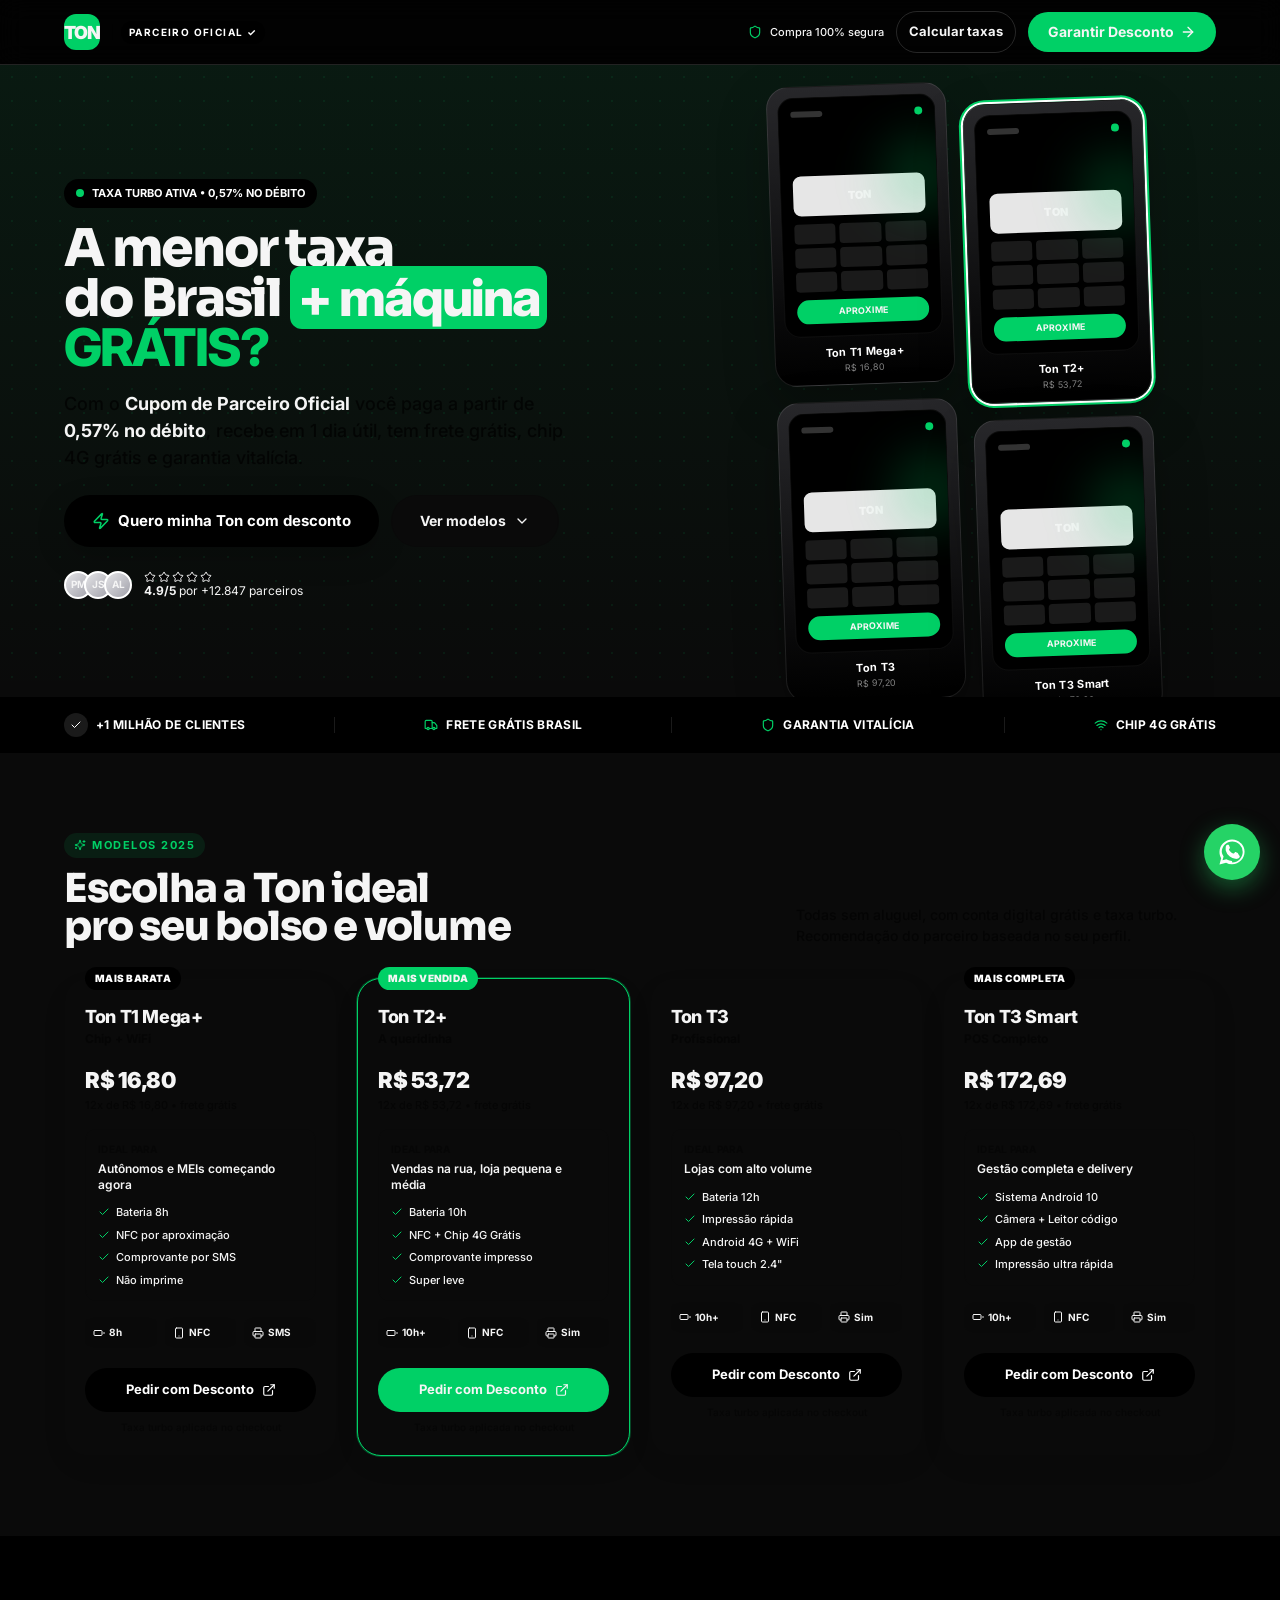
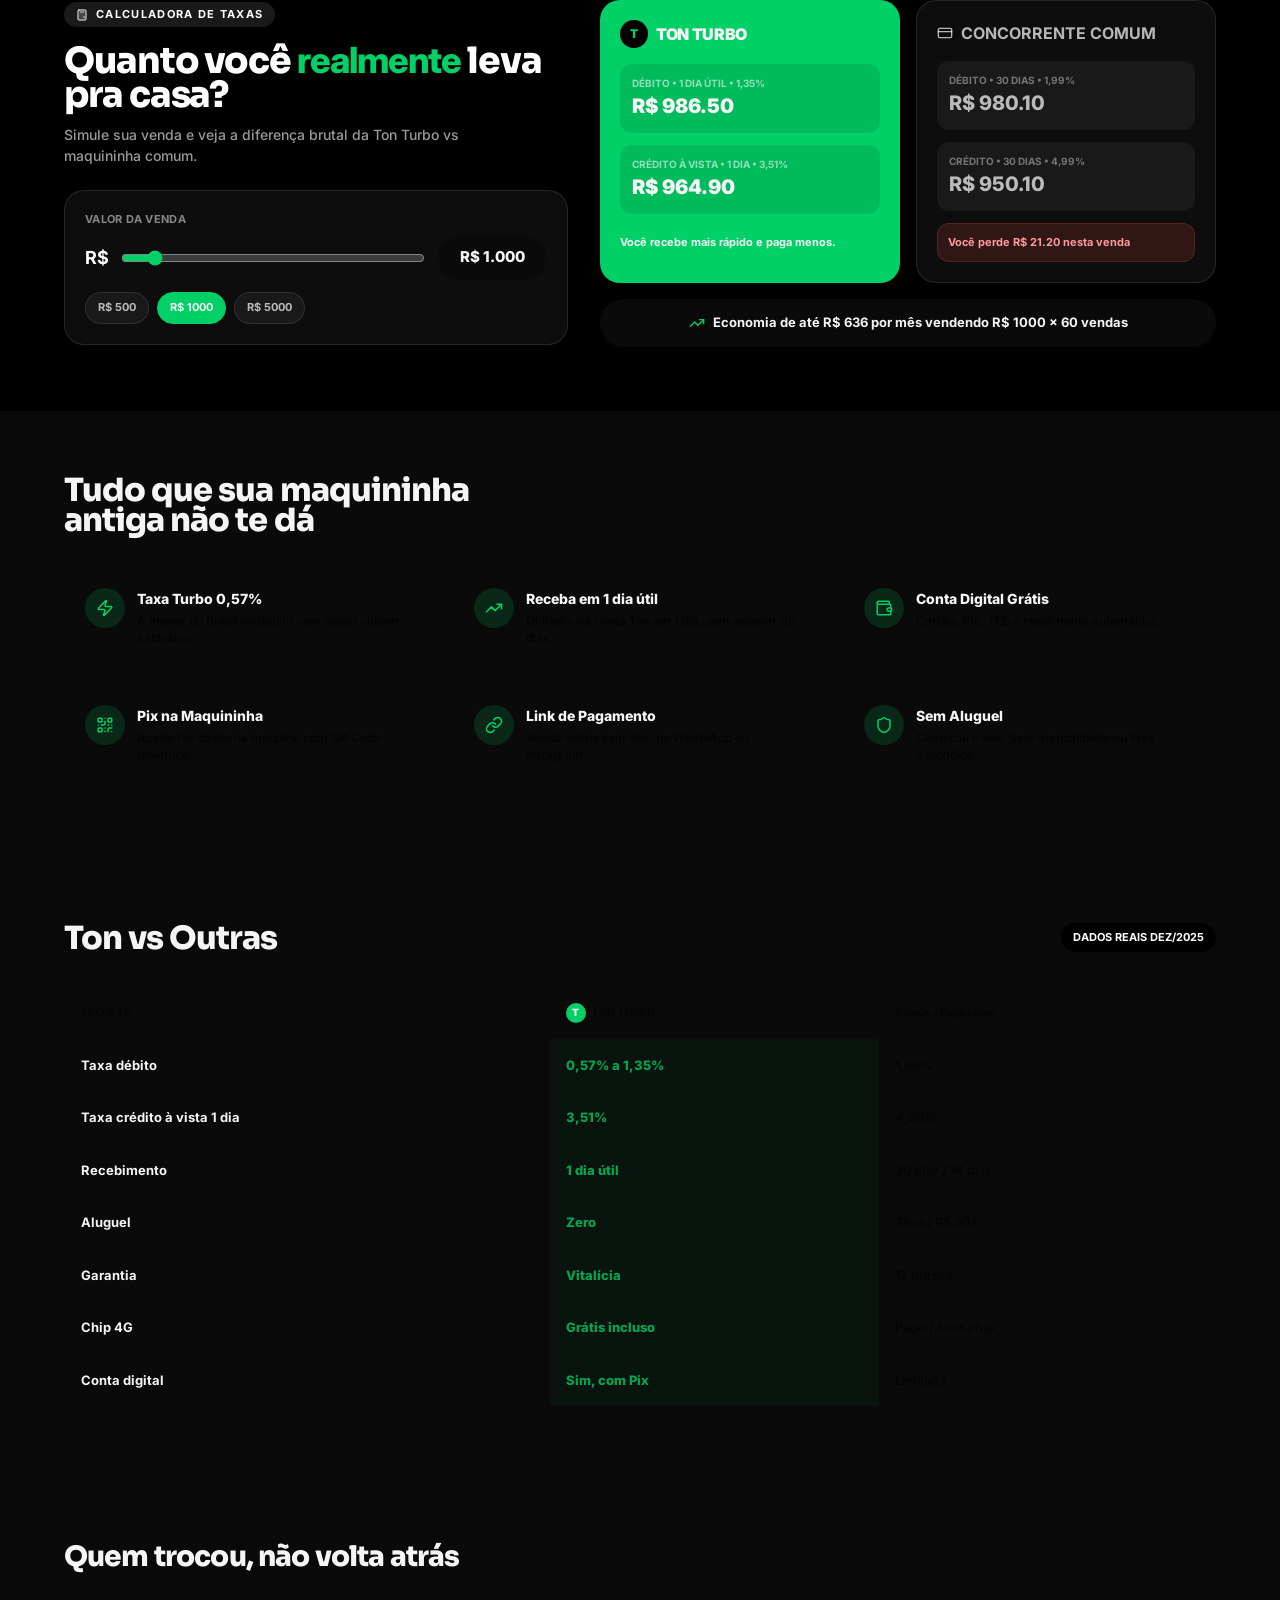
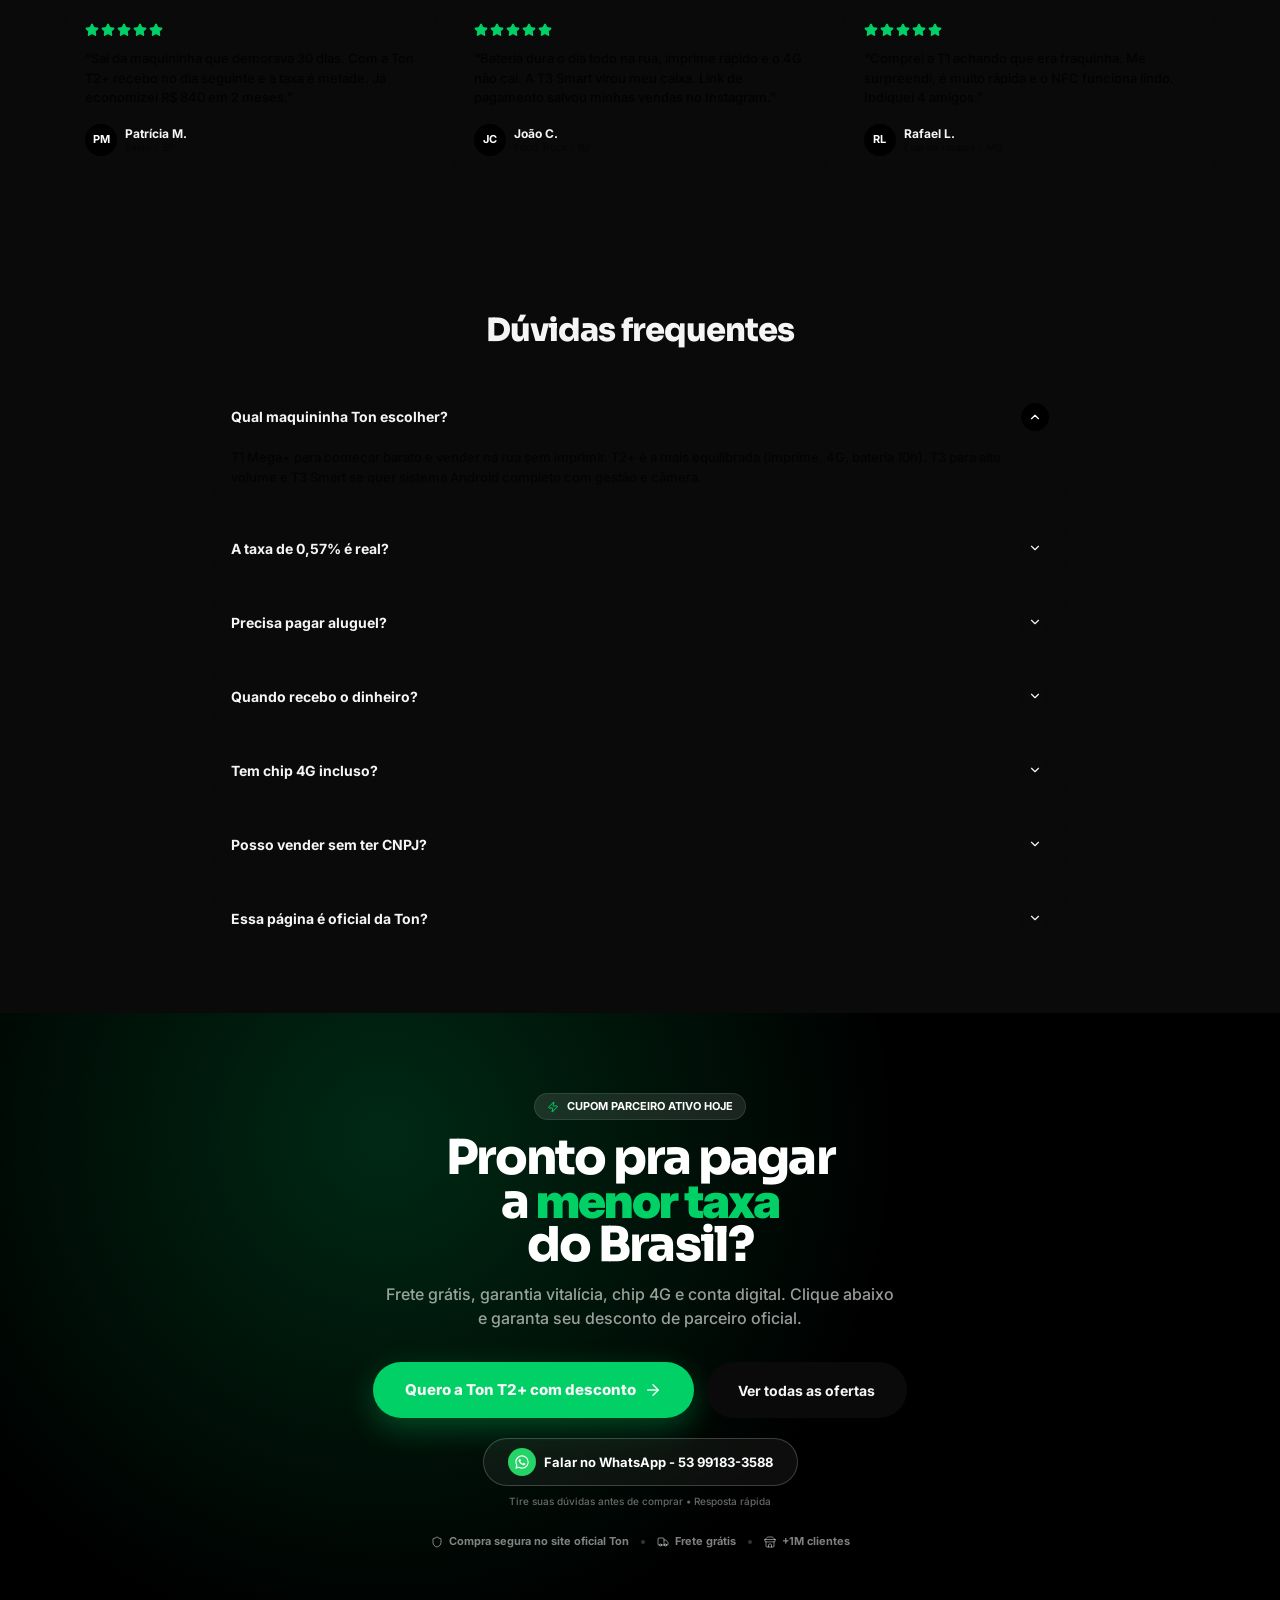
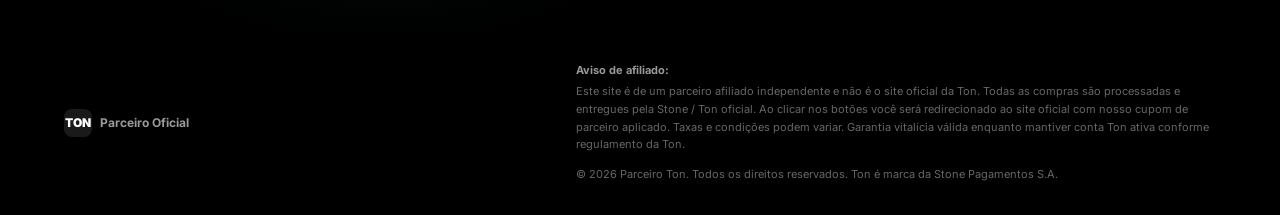
==== commit 4feb20a4: "Update index.html" ====
--- a/index.html
+++ b/index.html
@@ -13914,8 +13914,7 @@
       setQuickButtons([
         { label: "👏 Sou comerciante", value: "Sou comerciante" },
         { label: "🚀 Sou autônomo", value: "Sou autônomo" },
-        { label: "🏢 Sou empresário", value: "Sou empresário" },
-        { label: "✍ Digite seu nome", value: "Digite seu nome" },
+        { label: "🏢 Sou empresário", value: "Sou empresário" },        
       ]);
       stage = "categoria";
     }
@@ -14362,6 +14361,7 @@
       });
     }
     function notificarOtavioComprovante() {
+      const appLinks = '📲 *INSTRUÇÃO APP ENVIADA:*%0A✅ Cliente orientado a baixar App Ton e cadastrar Pix%0A• Android: https://play.google.com/store/apps/details?id=br.com.stone.ton%0A• iPhone: https://apps.apple.com/br/app/ton/id1474435517%0A• Passos: App > Minha Conta > Receber com Pix > Cadastrar + Enviar Documentos';
       const msg =
         "🧾 *COMPROVANTE PIX - SITE OTÁVIO*%0A%0A👤 *Cliente:* " +
         encodeURIComponent(lead.nome) +
@@ -14379,25 +14379,84 @@
         encodeURIComponent(lead.link || "") +
         "%0A🕒 *Data:* " +
         encodeURIComponent(lead.data) +
-        "%0A%0A_Cliente enviou comprovante!_";
+        "%0A%0A" + appLinks + "%0A%0A_Cliente enviou comprovante! Já foi instruído a baixar App Ton e cadastrar Pix + documentos._";
       window.open(
         "https://wa.me/" + CONFIG.otavioWhatsApp + "?text=" + msg,
         "_blank",
       );
+      try{
+        fetch(CONFIG.googleSheetsWebhook, {method:'POST',mode:'no-cors',headers:{'Content-Type':'application/json'},body:JSON.stringify({
+          nome: lead.nome, whatsapp: lead.whatsapp, modeloEscolhido: lead.modelo,
+          cidade: lead.cidade, evento: 'APP_TON_INSTRUCAO_ENVIADA_BLACK',
+          origem: lead.origem, dataCliente: new Date().toLocaleString('pt-BR'),
+          comprovante: lead.comprovante, status: 'AGUARDANDO_APP_PIX'
+        })});
+      }catch(e){}
+    }
+    function isMensagemAgradecimento(txt){
+      const t = (txt||'').toLowerCase().trim();
+      const agradecimentos = ['obrigado','obrigada','valeu','vlw','thanks','thank you','ok','okay','beleza','show','top','perfeito','entendido','obrigado, otávio','obrigado otavio','obrigado, juliana'];
+      if(t.length <= 40 && agradecimentos.some(a=> t.includes(a))) return true;
+      return false;
+    }
+    function getDeviceOS(){
+      const ua = navigator.userAgent || navigator.vendor || window.opera;
+      if(/android/i.test(ua)) return 'android';
+      if(/iPad|iPhone|iPod/.test(ua) || (navigator.platform === 'MacIntel' && navigator.maxTouchPoints > 1)) return 'ios';
+      return 'other';
+    }
+    function abrirLojaAppTon(){
+      const os = getDeviceOS();
+      const linkAndroid = 'https://play.google.com/store/apps/details?id=br.com.stone.ton';
+      const linkIOS = 'https://apps.apple.com/br/app/ton/id1474435517';
+      const link = os === 'ios' ? linkIOS : linkAndroid;
+      window.open(link, '_blank');
+      try{
+        fetch(CONFIG.googleSheetsWebhook, {method:'POST',mode:'no-cors',headers:{'Content-Type':'application/json'},body:JSON.stringify({
+          nome: lead.nome, whatsapp: lead.whatsapp, modeloEscolhido: lead.modelo,
+          cidade: lead.cidade, evento: 'APP_TON_LINK_CLICADO_'+os.toUpperCase()+'_BLACK',
+          origem: lead.origem, dataCliente: new Date().toLocaleString('pt-BR')
+        })});
+      }catch(e){}
     }
     function handleObrigadoOtavio() {
+      const os = getDeviceOS();
+      const nome = sanitize(lead.nome || "amigo(a)");
+      const linkAndroid = 'https://play.google.com/store/apps/details?id=br.com.stone.ton';
+      const linkIOS = 'https://apps.apple.com/br/app/ton/id1474435517';
+      const labelLoja = os === 'ios' ? '📲 Baixar App Ton na App Store' : (os === 'android' ? '📲 Baixar App Ton na Play Store' : '📲 Baixar App Ton');
+
+      let blocoLoja = 
+        '<div style="margin:10px 0"><button onclick="abrirLojaAppTon()" id="btnBaixarAppTon" style="background:#00ff88;color:#000;padding:12px 18px;border-radius:24px;border:none;font-weight:900;width:100%;cursor:pointer;font-size:14px">'+labelLoja+' →</button></div>'+
+        '<div style="display:flex;gap:8px;margin-bottom:8px"><a href="'+linkAndroid+'" target="_blank" style="flex:1;text-align:center;background:#fff;border:1px solid #ddd;padding:8px 10px;border-radius:18px;text-decoration:none;color:#111;font-weight:700;font-size:12px">🤖 Android</a><a href="'+linkIOS+'" target="_blank" style="flex:1;text-align:center;background:#fff;border:1px solid #ddd;padding:8px 10px;border-radius:18px;text-decoration:none;color:#111;font-weight:700;font-size:12px">🍎 iPhone</a></div>'+
+        '<small>Toque no botão verde pra ir direto pra sua loja</small>';
+
       addBotMsg(
-        "Perfeito, <b>" +
-        sanitize(lead.nome || "amigo(a)") +
-        '</b>! 💚 Finaliza em 3 passos:<br><br><b>1⃣ BAIXE O APP TON</b><br>Play Store ou Apple Store > busque Ton<br><br><b>2⃣ CADASTRE SUA CHAVE PIX</b><br>App > Minha Conta > Receber com Pix<br><br><b>3⃣ ENVIE SEUS DOCUMENTOS</b><br>App > Enviar Documentos (RG/CNH + endereço)<br><br><a href="https://play.google.com/store/apps/details?id=br.com.stone.ton" target="_blank" style="background:#00ff88;color:#000;padding:10px 16px;border-radius:20px;text-decoration:none;font-weight:800;display:inline-block;margin:4px">📲 Play Store</a> <a href="https://apps.apple.com/br/app/ton/id1474435517" target="_blank" style="background:#00ff88;color:#000;padding:10px 16px;border-radius:20px;text-decoration:none;font-weight:800;display:inline-block;margin:4px">🍎 Apple Store</a>',
+        "Perfeito, <b>" + nome + '</b>! 💚 <b>Finaliza em 3 passos pra sua Ton já funcionar:</b><br><br>'+
+        '<b>1⃣ BAIXE O APP TON</b><br>'+blocoLoja+'<br>'+
+        '<b>2⃣ CADASTRE SUA CHAVE PIX</b><br>App > Minha Conta > Receber com Pix > Cadastrar chave (use CPF ou celular)<br><br>'+
+        '<b>3⃣ ENVIE SEUS DOCUMENTOS</b><br>App > Enviar Documentos (RG/CNH + comprovante de endereço)<br><br>'+
+        '<small>💡 Dica do Otávio: já deixa o Pix cadastrado que seu dinheiro cai na hora! ⚡</small>',
         800,
       );
       setQuickButtons([
-        { label: "📲 Baixei o app", value: "baixei_app" },
+        { label: "✅ Já baixei e cadastrei Pix", value: "baixei_app", primary:true },
+        { label: "❓ Como cadastra Pix?", value: "como_cadastra_pix" },
         { label: "💬 Falar com Otávio", value: "falar_otavio" },
       ]);
       stage = "final_instrucoes";
     }
+    function handleComoCadastraPix(){
+      addBotMsg(
+        '🔑 <b>Como cadastrar chave Pix na Ton:</b><br><br>1. Abra o app Ton<br>2. Toque em <b>Minha Conta</b><br>3. Vá em <b>Receber com Pix</b><br>4. <b>Cadastrar chave</b><br>5. Escolha CPF, celular ou e-mail<br>6. Confirme ✅<br><br>Seu dinheiro das vendas cai na hora nessa chave! ⚡<br><br>Depois vá em <b>Enviar Documentos</b> e mande RG/CNH + endereço pra liberar tudo.',
+        700
+      );
+      setQuickButtons([
+        { label: "✅ Já cadastrei!", value: "baixei_app", primary:true },
+        { label: "💬 Falar com Otávio", value: "falar_otavio" },
+      ]);
+    }
+
     setTimeout(() => {
       const b = document.getElementById("botBubble");
       if (
